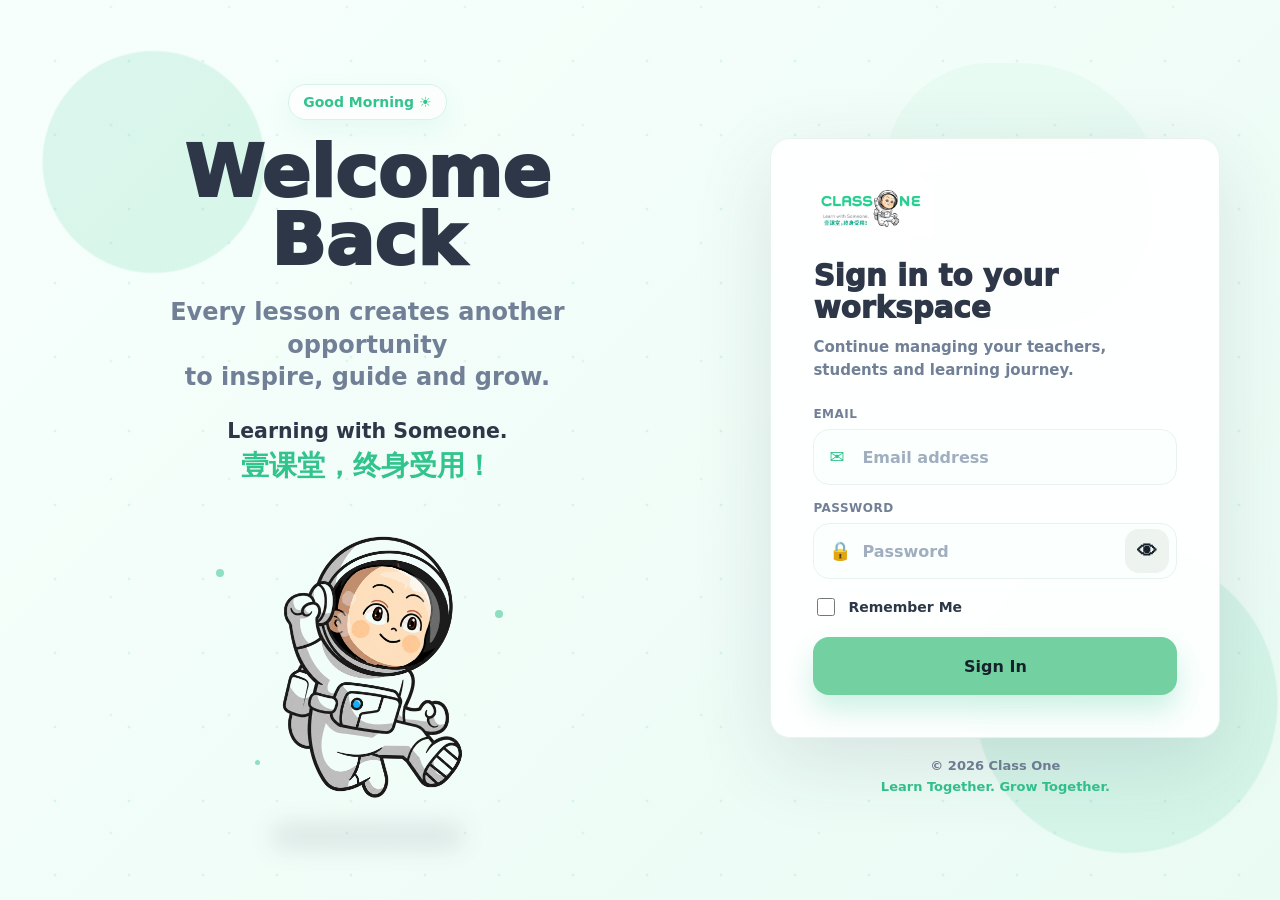
==== index.html @ 857443fd "Update index.html" ====
<!DOCTYPE html>
<html lang="en">
<head>
  <meta charset="UTF-8">
  <meta name="viewport" content="width=device-width, initial-scale=1.0">
  <title>Class One Internal System</title>
  <link rel="icon" type="image/png" href="favicon.png">
  <style>
    :root {
      --mint: #72D0A1;
      --mint-dark: #2f9f70;
      --ink: #17212b;
      --muted: #667085;
      --line: #dbe5df;
      --soft: #f4fbf7;
      --panel: #ffffff;
      --warn: #fff2c6;
      --danger: #ffe0df;
      --ok: #dcf8ea;
      --class-regular-bg: #ffffff;
      --class-regular-border: #d7e5dd;
      --class-replacement-bg: #dceafe;
      --class-exam-bg: #fff8cf;
      --class-assessment-bg: #ffe7b3;
      --class-trial-bg: #fff2a8;
      --class-new-bg: #fff8cf;
      --class-extra-bg: #e8dcff;
      --class-practical-bg: #9080AE;
      --class-cancelled-bg: #d0d5dd;
      --class-not-show-bg: #ffe0df;
      --class-not-show-text: #7a271a;
      --class-off-bg: #666666;
      --class-completed-badge-bg: #22c55e;
      --class-completed-regular-bg: #dcf8ea;
    }
    * { box-sizing: border-box; }
    html, body { width: 100%; max-width: 100%; height: 100%; overflow: hidden; }
    body {
      margin: 0;
      font-family: Inter, ui-sans-serif, system-ui, -apple-system, BlinkMacSystemFont, "Segoe UI", sans-serif;
      background: #f7faf8;
      color: var(--ink);
    }
    button, input, select, textarea { font: inherit; }
    button { cursor: pointer; border: 0; }
    body.auth-locked .app-shell { display: none; }
    body.auth-locked { background: #f7faf8; }
    .app-shell { width: 100%; max-width: 100vw; min-width: 0; height: 100vh; min-height: 0; overflow: hidden; display: grid; grid-template-columns: 260px minmax(0, 1fr); background: linear-gradient(to right, var(--ink) 0 260px, #f7faf8 260px 100%); transition: grid-template-columns .2s ease; }
    .app-shell.sidebar-collapsed { grid-template-columns: 54px minmax(0, 1fr); background: linear-gradient(to right, var(--ink) 0 54px, #f7faf8 54px 100%); }
    .tab.layout-stacked .grid.two,
    .tab.layout-stacked .grid.three,
    .tab.layout-stacked .grid.four,
    .tab.layout-stacked .flow-grid,
    .tab.layout-stacked .priority-board,
    .tab.layout-stacked .replacement-board,
    .tab.layout-stacked .template-grid { grid-template-columns: 1fr; }
    aside { background: var(--ink); color: #fff; padding: 18px; position: sticky; top: 0; height: 100vh; min-height: 0; overflow: hidden; overscroll-behavior: contain; scrollbar-gutter: stable; display: flex; flex-direction: column; }
    .sidebar-header { flex: 0 0 auto; min-width: 0; }
    .sidebar-nav { flex: 1 1 auto; min-height: 0; overflow-y: auto; overscroll-behavior: contain; padding: 0 2px 54px 0; }
    .sidebar-footer { position: absolute; left: 18px; bottom: 18px; z-index: 8; width: 36px; height: 36px; padding: 0; }
    .brand { display: flex; gap: 12px; align-items: center; margin-bottom: 18px; }
    .logo { width: 96px; height: 48px; border-radius: 8px; background: #fff; object-fit: contain; padding: 4px; }
    .brand strong { display: block; font-size: 16px; }
    .brand span { color: #b9c4c0; font-size: 12px; }
    .side-toggle { width: 42px; height: 42px; min-height: 42px; margin: 0 0 12px auto; padding: 0; display: grid; place-items: center; font-size: 28px; line-height: 1; }
    .app-shell.sidebar-collapsed aside { width: 54px; padding: 12px 6px; overflow: hidden; background: var(--ink); }
    .app-shell.sidebar-collapsed .brand, .app-shell.sidebar-collapsed .sidebar-nav { display: none; }
    .app-shell.sidebar-collapsed .sidebar-footer { position: fixed; left: 9px; bottom: 64px; display: block; }
    .app-shell.sidebar-collapsed .side-toggle { position: fixed; left: 6px; bottom: 14px; z-index: 18; margin: 0; background: var(--mint); color: var(--ink); box-shadow: 0 8px 22px rgba(23,33,43,.22); }
    .nav-btn { width: 100%; text-align: left; color: #cbd5d1; background: transparent; padding: 12px 14px; border-radius: 8px; margin: 4px 0; font-weight: 800; font-size: 13px; }
    .nav-btn.active { color: var(--ink); background: var(--mint); }
    main { width: 100%; max-width: 100%; min-width: 0; height: 100vh; min-height: 0; padding: 24px; overflow: hidden; display: flex; flex-direction: column; }
    .tab, .tab > *, .grid, .grid > *, .panel, .card { min-width: 0; max-width: 100%; }
    .topbar { flex: 0 0 auto; display: flex; justify-content: space-between; gap: 16px; align-items: center; margin-bottom: 20px; }
    main > .tab:not(.hide) { flex: 1 1 auto; min-height: 0; overflow: auto; overscroll-behavior: contain; }
    #schedule.tab:not(.hide) { display: flex; flex-direction: column; overflow: hidden; }
    #schedule > .panel { flex: 0 0 auto; margin-bottom: 12px; }
    h1 { margin: 0; font-size: 26px; letter-spacing: 0; }
    h2 { margin: 0 0 14px; font-size: 18px; }
    h3 { margin: 0 0 10px; font-size: 14px; }
    .subtle { color: var(--muted); font-size: 13px; }
    .grid { display: grid; gap: 16px; }
    .grid.two { grid-template-columns: repeat(2, minmax(0, 1fr)); }
    .grid.three { grid-template-columns: repeat(3, minmax(0, 1fr)); }
    .grid.four { grid-template-columns: repeat(4, minmax(0, 1fr)); }
    .panel, .card { background: var(--panel); border: 1px solid var(--line); border-radius: 8px; }
    .panel { padding: 18px; margin-bottom: 16px; }
    .card { padding: 14px; }
    .section-nav { background: #fbfdfc; border-color: var(--mint); }
    .section-nav strong { font-size: 13px; }
    .section-nav .row:last-child { gap: 6px; }
    label { display: block; color: var(--muted); font-weight: 800; font-size: 11px; margin-bottom: 6px; text-transform: uppercase; }
    input, select, textarea {
      width: 100%;
      border: 1px solid var(--line);
      border-radius: 8px;
      background: #fff;
      color: var(--ink);
      padding: 10px 11px;
      min-height: 40px;
    }
    input:disabled, select:disabled, textarea:disabled { background: #f4f8f6; color: #7a8797; cursor: not-allowed; }
    /* The generic input rule above (width:100%; min-height:40px) is meant for text/date/etc. fields,
       but with no [type] exclusion it also stretched every checkbox into a full-width bar, pushing
       its label text onto the next line instead of sitting beside it (reported 2026-08-28: "Teachers
       Teaching as Usual" list in the Public Holiday form). A handful of checkbox lists had already
       worked around this with an inline style (student/teacher subject pills, weekday pills); this
       covers every checkbox -- including the ones that hadn't been patched yet, like the public
       holiday teacher-exemption and replacement-credit checklists -- in one place. */
    input[type="checkbox"] { width: auto; min-height: 0; flex: 0 0 auto; }
    .inline-check { display: inline-flex; align-items: center; gap: 8px; color: var(--ink); font-size: 12px; font-weight: 800; text-transform: none; margin: 0 0 8px; }
    .inline-check input { width: auto; min-height: 0; }
    .field-error { margin-top: 8px; color: #b42318; font-size: 12px; font-weight: 800; }
    textarea { min-height: 88px; resize: vertical; }
    .row { display: flex; gap: 10px; align-items: center; flex-wrap: wrap; }
    .row.spread { justify-content: space-between; }
    .btn { width: auto; max-width: 100%; flex: 0 0 auto; background: var(--ink); color: #fff; border-radius: 8px; min-height: 44px; padding: 0 16px; font-weight: 900; font-size: 12px; line-height: 1.2; transition: transform .12s ease, box-shadow .12s ease, opacity .12s ease; display: inline-flex; align-items: center; justify-content: center; text-decoration: none; white-space: nowrap; }
    .btn:focus-visible { outline: 2px solid var(--mint-dark); outline-offset: 2px; }
    .btn:active { transform: scale(.97); }
    .btn.syncing { animation: clickPulse .55s ease; opacity: .78; }
    .btn:disabled { opacity: .45; cursor: not-allowed; }
    @keyframes clickPulse {
      0% { transform: scale(1); box-shadow: 0 0 0 0 rgba(114,208,161,.45); }
      45% { transform: scale(.96); box-shadow: 0 0 0 7px rgba(114,208,161,.18); }
      100% { transform: scale(1); box-shadow: 0 0 0 0 rgba(114,208,161,0); }
    }
    .btn.mint { background: var(--mint); color: var(--ink); }
    .btn.ghost { background: #edf4f0; color: var(--ink); }
    .btn.danger { background: #e5484d; color: #fff; }
    .btn.small { min-height: 36px; padding: 0 11px; font-size: 11px; }
    .btn.icon-only { width: 44px; min-width: 44px; height: 44px; padding: 0; font-size: 20px; line-height: 1; }
    .btn.small.icon-only { width: 36px; min-width: 36px; height: 36px; padding: 0; font-size: 18px; }
    .check-grid { display: grid; grid-template-columns: repeat(auto-fit, minmax(190px, 1fr)); gap: 8px; margin-top: 8px; }
    .check-grid label { display: flex; align-items: center; gap: 8px; min-height: 42px; padding: 8px 10px; border: 1px solid var(--line); border-radius: 8px; background: var(--soft); color: var(--ink); font-size: 12px; text-transform: none; }
    .check-grid input { width: auto; min-height: 0; }
    .permission-denied { border-color: #e5484d; background: #fff5f5; color: #9f1239; }
    body.auth-locked #loginModal { display: grid !important; }
    body.auth-locked { background: #F7FFFC; }
    #loginModal.auth-screen {
      position: fixed;
      inset: 0;
      display: block;
      overflow: auto;
      background:
        radial-gradient(circle at 12% 18%, rgba(49,196,141,.14) 0 110px, transparent 112px),
        radial-gradient(circle at 88% 78%, rgba(49,196,141,.12) 0 150px, transparent 152px),
        linear-gradient(135deg, #F7FFFC 0%, #EAFBF4 100%);
      z-index: 9999;
      color: #2D3748;
      animation: loginPageFade .32s ease both;
    }
    #loginModal.auth-screen::before,
    #loginModal.auth-screen::after {
      content: "";
      position: fixed;
      pointer-events: none;
      opacity: .5;
      z-index: 0;
    }
    #loginModal.auth-screen::before {
      width: 280px;
      height: 280px;
      right: 9vw;
      top: 7vh;
      border-radius: 42% 58% 54% 46%;
      background: rgba(49,196,141,.09);
      filter: blur(.2px);
    }
    #loginModal.auth-screen::after {
      inset: 0;
      background-image:
        radial-gradient(circle, rgba(49,196,141,.28) 1px, transparent 1.8px),
        radial-gradient(circle, rgba(45,55,72,.12) 1px, transparent 1.8px);
      background-size: 74px 74px, 118px 118px;
      background-position: 18px 24px, 52px 66px;
    }
    .login-shell {
      position: relative;
      z-index: 1;
      min-height: 100vh;
      width: min(1180px, calc(100vw - 48px));
      margin: 0 auto;
      display: grid;
      grid-template-columns: minmax(0, 1.15fr) minmax(360px, .85fr);
      gap: clamp(32px, 6vw, 76px);
      align-items: center;
      padding: clamp(28px, 6vh, 64px) 0;
    }
    .login-left {
      min-width: 0;
      display: grid;
      justify-items: center;
      align-content: center;
      gap: clamp(22px, 4vh, 34px);
      text-align: center;
    }
    .login-copy { max-width: 560px; }
    .login-greeting {
      display: inline-flex;
      align-items: center;
      justify-content: center;
      min-height: 36px;
      padding: 0 14px;
      border: 1px solid #D8F2E7;
      border-radius: 999px;
      background: rgba(255,255,255,.74);
      color: #31C48D;
      font-size: 14px;
      font-weight: 900;
      box-shadow: 0 10px 26px rgba(49,196,141,.08);
      margin-bottom: 18px;
    }
    .login-title {
      color: #2D3748;
      font-size: clamp(42px, 6vw, 72px);
      line-height: .95;
      font-weight: 950;
      letter-spacing: 0;
      margin: 0;
    }
    .login-lead {
      margin: 22px auto 0;
      color: #718096;
      font-size: clamp(18px, 2vw, 24px);
      line-height: 1.35;
      max-width: 560px;
      font-weight: 700;
    }
    .login-slogan-en {
      margin: 26px 0 4px;
      color: #2D3748;
      font-size: clamp(18px, 1.6vw, 22px);
      font-weight: 900;
    }
    .login-slogan-zh {
      margin: 0;
      color: #31C48D;
      font-size: clamp(22px, 2.2vw, 30px);
      font-weight: 950;
      letter-spacing: 0;
    }
    .login-mascot-wrap {
      position: relative;
      width: min(330px, 50vw);
      display: grid;
      place-items: center;
      margin-top: -4px;
      animation: loginMascotFloat 4.4s ease-in-out infinite;
    }
    .login-mascot-wrap::after {
      content: "";
      width: 58%;
      height: 22px;
      border-radius: 999px;
      background: rgba(45,55,72,.12);
      filter: blur(12px);
      transform: translateY(-5px);
      animation: loginShadowFloat 4s ease-in-out infinite;
    }
    .login-mascot {
      width: min(315px, 50vw);
      height: auto;
      object-fit: contain;
      display: block;
      background: transparent;
      border: 0;
      box-shadow: none;
      transform-origin: 50% 60%;
      animation: loginMascotPose 6.4s ease-in-out infinite;
    }
    .login-sparkle {
      position: absolute;
      width: 8px;
      height: 8px;
      border-radius: 50%;
      background: #31C48D;
      opacity: .52;
      animation: loginSparkle 3.8s ease-in-out infinite;
    }
    .login-sparkle.one { top: 16%; left: 4%; }
    .login-sparkle.two { right: 9%; top: 28%; animation-delay: .8s; }
    .login-sparkle.three { left: 16%; bottom: 26%; width: 5px; height: 5px; animation-delay: 1.45s; }
    .login-card-wrap {
      display: grid;
      justify-items: center;
      gap: 18px;
      min-width: 0;
    }
    .workspace-loading {
      position: fixed;
      inset: 0;
      z-index: 9500;
      display: grid;
      place-items: center;
      background: linear-gradient(135deg, rgba(247,255,252,.98), rgba(234,251,244,.98));
      transition: opacity .28s ease;
    }
    .workspace-loading.hide { display: none; }
    .workspace-loading-card {
      width: min(420px, calc(100vw - 32px));
      border: 1px solid #E8F3EE;
      border-radius: 20px;
      background: rgba(255,255,255,.92);
      box-shadow: 0 24px 70px rgba(45,55,72,.10);
      padding: 34px;
      text-align: center;
      color: #2D3748;
    }
    .workspace-loading-logo {
      width: 150px;
      height: 48px;
      object-fit: contain;
      margin-bottom: 18px;
    }
    .workspace-loading-spinner {
      width: 34px;
      height: 34px;
      border-radius: 50%;
      border: 3px solid #DDF8EC;
      border-top-color: #31C48D;
      margin: 0 auto 18px;
      animation: loginSpin .8s linear infinite;
    }
    .workspace-loading-card strong {
      display: block;
      font-size: 22px;
      font-weight: 950;
      margin-bottom: 8px;
    }
    .workspace-loading-card span {
      color: #718096;
      font-size: 14px;
      font-weight: 750;
    }
    #loginModal.auth-screen .modal-card.login-card {
      width: min(450px, 100%);
      max-width: none !important;
      padding: clamp(28px, 4vw, 42px);
      border-radius: 20px;
      border: 1px solid #E8F3EE;
      background: rgba(255,255,255,.92);
      box-shadow: 0 24px 80px rgba(45,55,72,.12), 0 2px 0 rgba(255,255,255,.88) inset;
      backdrop-filter: blur(14px);
      animation: loginCardRise .34s ease both;
    }
    .login-logo {
      display: block;
      width: 178px;
      height: 56px;
      object-fit: contain;
      object-position: left center;
      margin-bottom: 24px;
    }
    .login-card h2 {
      margin: 0;
      color: #2D3748;
      font-size: clamp(24px, 2.3vw, 32px);
      line-height: 1.08;
      letter-spacing: 0;
      font-weight: 950;
    }
    .login-card-subtitle {
      margin: 12px 0 26px;
      color: #718096;
      font-size: 15px;
      line-height: 1.5;
      font-weight: 650;
    }
    .login-form { display: grid; gap: 16px; }
    .login-field label {
      color: #718096;
      font-size: 12px;
      letter-spacing: .04em;
      margin-bottom: 8px;
    }
    .login-input-wrap {
      position: relative;
      display: grid;
      align-items: center;
    }
    .login-input-icon {
      position: absolute;
      left: 16px;
      z-index: 1;
      color: #31C48D;
      font-size: 18px;
      line-height: 1;
      pointer-events: none;
    }
    .login-input-wrap input {
      min-height: 56px;
      border-radius: 16px;
      border: 1px solid #E8F3EE;
      background: #FBFFFD;
      color: #2D3748;
      padding: 0 16px 0 48px;
      font-size: 16px;
      font-weight: 700;
      transition: border-color .18s ease, box-shadow .18s ease, background .18s ease;
    }
    .login-input-wrap input::placeholder { color: #A0AEC0; font-weight: 650; }
    .login-input-wrap input:focus {
      outline: none;
      border-color: #31C48D;
      background: #fff;
      box-shadow: 0 0 0 4px rgba(49,196,141,.12);
    }
    .login-input-wrap.password input { padding-right: 58px; }
    .login-password-toggle {
      position: absolute;
      right: 8px;
      z-index: 2;
      width: 42px;
      min-width: 42px;
      height: 42px;
      min-height: 42px;
      padding: 0;
      border-radius: 14px;
      background: #EAFBF4;
      color: #2D3748;
      font-size: 18px;
      transition: transform .16s ease, background .16s ease;
    }
    .login-password-toggle:hover { background: #DDF8EC; transform: translateY(-1px); }
    .login-remember {
      display: flex;
      align-items: center;
      gap: 10px;
      color: #2D3748;
      font-size: 14px;
      font-weight: 800;
      text-transform: none;
      margin: 0;
      cursor: pointer;
    }
    .login-remember input {
      width: 18px;
      height: 18px;
      min-height: 18px;
      accent-color: #31C48D;
      cursor: pointer;
    }
    .login-error {
      min-height: 0;
      margin: 2px 0 0;
      padding: 11px 13px;
      border-radius: 14px;
      background: #FFF5F5;
      color: #B42318 !important;
      font-size: 13px;
      font-weight: 850;
      border: 1px solid #FED7D7;
    }
    .login-error.info {
      background: #F7FFFC;
      color: #718096 !important;
      border-color: #E8F3EE;
    }
    .login-error.warn {
      background: #FFF9E8;
      color: #925C00 !important;
      border-color: #FDECC8;
    }
    .login-error.hide { display: none; }
    .login-submit {
      width: 100%;
      min-height: 58px;
      margin-top: 2px;
      border-radius: 16px;
      background: #31C48D;
      color: #fff;
      font-size: 16px;
      box-shadow: 0 15px 28px rgba(49,196,141,.24);
      transition: transform .18s ease, box-shadow .18s ease, opacity .18s ease;
    }
    .login-submit:hover {
      transform: translateY(-2px);
      box-shadow: 0 18px 34px rgba(49,196,141,.30);
    }
    .login-submit.syncing {
      position: relative;
      color: transparent;
      opacity: 1;
    }
    .login-submit.syncing .login-btn-text { display: none; }
    .login-submit.syncing::before {
      content: "";
      width: 18px;
      height: 18px;
      border-radius: 50%;
      border: 2px solid rgba(255,255,255,.55);
      border-top-color: #fff;
      margin-right: 10px;
      animation: loginSpin .8s linear infinite;
    }
    .login-submit.syncing::after {
      content: "Signing in...";
      color: #fff;
    }
    .login-footer {
      text-align: center;
      color: #718096;
      font-size: 13px;
      line-height: 1.6;
      font-weight: 750;
    }
    .login-footer span { color: #31C48D; }
    @keyframes loginPageFade {
      from { opacity: 0; }
      to { opacity: 1; }
    }
    @keyframes loginCardRise {
      from { opacity: 0; transform: translateY(12px); }
      to { opacity: 1; transform: translateY(0); }
    }
    @keyframes loginMascotFloat {
      0%, 100% { transform: translateY(0); }
      50% { transform: translateY(-7px); }
    }
    @keyframes loginMascotPose {
      0%, 100% { transform: rotate(-1deg) translateX(0); }
      50% { transform: rotate(1.2deg) translateX(3px); }
    }
    @keyframes loginShadowFloat {
      0%, 100% { opacity: .72; transform: translateY(-5px) scale(1); }
      50% { opacity: .44; transform: translateY(-1px) scale(.92); }
    }
    @keyframes loginSparkle {
      0%, 100% { opacity: .18; transform: scale(.85); }
      50% { opacity: .6; transform: scale(1.18); }
    }
    @keyframes loginSpin { to { transform: rotate(360deg); } }
    @media (max-width: 980px) {
      .login-shell {
        grid-template-columns: 1fr;
        gap: 22px;
        width: min(720px, calc(100vw - 36px));
        align-items: start;
        padding-top: 26px;
      }
      .login-title { font-size: clamp(38px, 8vw, 56px); }
      .login-mascot, .login-mascot-wrap { width: min(245px, 48vw); }
      #loginModal.auth-screen .modal-card.login-card { width: min(500px, 100%); }
      .login-greeting { margin-bottom: 12px; }
      .login-lead { margin-top: 14px; }
      .login-slogan-en { margin-top: 16px; }
    }
    @media (max-width: 620px) {
      .login-shell { width: min(100% - 24px, 480px); padding: 24px 0; gap: 22px; }
      .login-left { gap: 18px; }
      .login-lead br, .login-card-subtitle br { display: none; }
      .login-mascot, .login-mascot-wrap { width: min(180px, 58vw); }
      #loginModal.auth-screen .modal-card.login-card { padding: 24px; border-radius: 20px; }
      .login-logo { width: 150px; height: 48px; margin-bottom: 18px; }
    }
    .password-field { display: grid; grid-template-columns: minmax(0, 1fr) auto; gap: 8px; align-items: center; }
    .password-field input { min-width: 0; }
    #overviewTeacherLinkActions { justify-content: flex-end; }
    #overviewTeacherLinkActions .btn { min-height: 36px; padding: 0 12px; flex: 0 0 auto; width: auto; }
    #overviewTeacherLinkActions a.btn, #overviewTeacherLinkActions a.btn:visited { color: var(--ink); text-decoration: none; }
    .pill { display: inline-flex; align-items: center; min-height: 24px; padding: 0 8px; border-radius: 999px; font-size: 11px; font-weight: 900; background: #edf4f0; color: var(--ink); margin: 2px; }
    .pill.unavailable { opacity: .55; }
    .pill.booked { background: var(--warn); }
    .pill.completed { background: var(--ok); }
    .pill.cancelled { background: var(--danger); }
    .pill.archived { background: #e8edf1; color: var(--muted); }
    .pill.available { background: var(--ok); }
    .toolbar { display: grid; grid-template-columns: repeat(auto-fit, minmax(min(140px, 100%), 1fr)); gap: 12px; align-items: end; }
    .schedule-wrap { flex: 1 1 auto; min-height: 0; width: 100%; max-width: 100%; max-height: none; overflow: auto; overscroll-behavior: contain; border: 1px solid var(--line); border-radius: 8px; background: #fff; }
    .schedule { min-width: 1040px; display: grid; grid-template-columns: 90px repeat(7, minmax(130px, 1fr)); }
    .cell { border-right: 1px solid var(--line); border-bottom: 1px solid var(--line); padding: 8px; min-height: 74px; }
    .cell.head { background: var(--soft); min-height: 58px; font-weight: 900; text-align: center; position: sticky; top: 0; z-index: 6; }
    .cell.schedule-corner { left: 0; z-index: 9; }
    .time-cell { color: var(--muted); font-size: 12px; font-weight: 900; background: #fbfdfc; display: grid; place-items: center; position: sticky; left: 0; z-index: 5; }
    .time-cell.time-am { background: #FBE3AF; color: #111; }
    .time-cell.time-pm { background: #E97E97; color: #fff; }
    .schedule-corner, .time-cell { box-shadow: 1px 0 0 var(--line); }
    .slot { width: 100%; text-align: left; padding: 8px 9px; border-radius: 8px; margin-bottom: 6px; background: var(--mint); color: var(--ink); font-weight: 900; font-size: 12px; line-height: 1.2; }
    .slot.booked { background: var(--class-regular-bg); border: 1px solid var(--class-regular-border); }
    .slot.booked.type-exam { background: var(--class-exam-bg); }
    .slot.booked.type-assessment { background: var(--class-assessment-bg); }
    .slot.booked.type-trial, .slot.booked.type-trial-class, .slot.booked.type-new-trial { background: var(--class-trial-bg); }
    .slot.booked.type-new, .slot.booked.type-new-students { background: var(--class-new-bg); }
    .slot.booked.type-replacement-class { background: var(--class-replacement-bg); }
    .slot.booked.type-extra-class { background: var(--class-extra-bg); }
    .slot.booked.type-practical-class { background: var(--class-practical-bg); color: #fff; }
    .slot.booked.type-practical-class small,
    .slot.booked.type-practical-class .slot-details { color: #fff; }
    .slot.status-student-not-show { background: var(--class-not-show-bg); color: var(--class-not-show-text); }
    .slot.status-student-not-show small,
    .slot.status-student-not-show .slot-details { color: var(--class-not-show-text); }
    .slot.status-cancelled, .slot.status-public-holiday, .slot.status-teacher-leave { background: var(--class-cancelled-bg); color: #17212b; }
    .slot.status-cancelled small,
    .slot.status-public-holiday small,
    .slot.status-teacher-leave small,
    .slot.status-cancelled .slot-details,
    .slot.status-public-holiday .slot-details,
    .slot.status-teacher-leave .slot-details { color: #17212b; }
    .slot.status-completed { box-shadow: inset 0 0 0 2px rgba(34,197,94,.18); }
    .slot.status-completed.type-regular-class { background: var(--class-completed-regular-bg); }
    .slot-teacher { display: block; font-size: 13px; line-height: 1.15; font-weight: 800; margin-bottom: 3px; }
    .slot-student { display: block; font-size: 16px; line-height: 1.15; font-weight: 950; margin-top: 3px; overflow-wrap: anywhere; }
    .slot-details { display: block; color: #3d4b45; font-size: 11px; line-height: 1.15; font-weight: 700; margin-top: 2px; overflow-wrap: anywhere; }
    .slot-debug-label { display: block; margin-top: 4px; padding-top: 3px; border-top: 1px dashed rgba(23,33,43,.28); color: #475467; font-family: ui-monospace, SFMono-Regular, Menlo, Monaco, Consolas, monospace; font-size: 9px; line-height: 1.2; font-weight: 700; overflow-wrap: anywhere; }
    .status-badge, .completed-badge { display: inline-flex; align-items: center; min-height: 17px; padding: 0 7px; border-radius: 999px; background: #edf4f0; color: var(--ink); font-size: 11px; font-weight: 900; line-height: 1; margin: 2px 0 3px; vertical-align: middle; }
    .completed-badge, .status-badge.status-completed { background: var(--class-completed-badge-bg); color: #fff; }
    .status-badge.status-cancelled, .status-badge.status-public-holiday, .status-badge.status-teacher-leave { background: #667085; color: #fff; }
    .status-badge.status-student-not-show { background: #b42318; color: #fff; }
    .slot-sync-state { display: inline-flex; align-items: center; gap: 5px; min-height: 17px; padding: 0 7px; border-radius: 999px; background: #fff7ed; color: #9a3412; font-size: 10px; font-weight: 900; line-height: 1; margin-left: 5px; vertical-align: middle; }
    .slot-sync-state.failed { background: #fee2e2; color: #991b1b; }
    .slot-sync-retry { text-decoration: underline; cursor: pointer; }
    .slot.fixed { background: #e8edf1; color: var(--ink); cursor: grab; }
    .slot.reserve { background: #dceafe; }
    .teacher-cell-reserved { background: #dceafe; color: #111; }
    .teacher-cell-reserved .teacher-cell-button { color: #111; font-weight: 900; }
    .teacher-cell-open.has-admin-remark { background: #fff; }
    .teacher-open-remark { display: -webkit-box; overflow: hidden; -webkit-box-orient: vertical; -webkit-line-clamp: 2; color: #52635b; font-size: 11px; font-style: italic; font-weight: 800; line-height: 1.2; overflow-wrap: anywhere; }
    .overview-remark-card { border-left: 4px solid var(--mint); }
    .overview-remark-card.archived { border-left-color: #98a2b3; background: #f8faf9; }
    .overview-remark-text { white-space: pre-wrap; overflow-wrap: anywhere; }
    .slot.drop-target { outline: 3px solid var(--mint-dark); outline-offset: 2px; box-shadow: 0 0 0 4px rgba(114,208,161,.18); }
    .cell.drop-target { outline: 3px solid var(--mint-dark); outline-offset: -4px; background: #f4fbf7; }
    .slot small { display: block; color: #3d4b45; font-weight: 700; margin-top: 2px; }
    .sales-summary { display: grid; grid-template-columns: repeat(auto-fit, minmax(min(150px, 100%), 1fr)); gap: 12px; margin-top: 14px; }
    .metric { background: #fbfdfc; border: 1px solid var(--line); border-radius: 8px; padding: 12px; text-align: left; color: var(--ink); }
    button.metric { cursor: pointer; font: inherit; width: 100%; }
    button.metric:hover { border-color: var(--mint-dark); box-shadow: 0 6px 16px rgba(35, 91, 67, .08); }
    .metric strong { display: block; font-size: 22px; }
    .teacher-view-summary-link { display: grid; place-items: center; min-height: 78px; }
    .teacher-view-summary-link strong { font-size: 26px; line-height: 1; }
    .teacher-view-summary-link:disabled { opacity: .55; cursor: not-allowed; box-shadow: none; }
    .field-actions { display: flex; gap: 6px; align-items: center; }
    .field-actions select, .field-actions input { min-width: 0; }
    .field-actions .btn { flex: 0 0 auto; min-height: 40px; padding: 0 9px; }
    .overview-grid { display: grid; gap: 12px; grid-template-columns: repeat(auto-fit, minmax(min(240px, 100%), 1fr)); }
    .overview-day { background: #fff; border: 1px solid var(--line); border-radius: 8px; padding: 12px; }
    .overview-item { border-top: 1px solid var(--line); padding: 8px 0; font-size: 13px; }
    .overview-item:first-of-type { border-top: 0; }
    .teacher-timetable-wrap { width: 100%; max-width: 100%; overflow-x: auto; overflow-y: visible; overscroll-behavior-inline: contain; border: 1px solid var(--line); border-radius: 8px; background: #fff; }
    .teacher-timetable { min-width: 1060px; width: 100%; border-collapse: collapse; table-layout: fixed; }
    .teacher-timetable th, .teacher-timetable td { border: 1px solid #111; padding: 4px 6px; height: 22px; text-align: center; font-size: 12px; line-height: 1.2; }
    .teacher-timetable th { background: #f59e0b; color: #111; font-weight: 900; }
    .teacher-timetable .time-col { width: 92px; background: #fff4cf; font-weight: 900; }
    .teacher-cell-off { background: #666; color: #d8d8d8; font-style: italic; font-weight: 900; }
    .teacher-cell-open { background: #fff; color: var(--ink); }
    .teacher-cell-open:hover { background: #f4fbf7; box-shadow: inset 0 0 0 2px var(--mint); }
    .teacher-cell-booked { background: #fff; color: #111; font-weight: 700; }
    .teacher-cell-booked.upcoming { background: #fff8cf; box-shadow: inset 0 0 0 2px #eab308; }
    .teacher-cell-booked.type-assessment, .teacher-cell-booked.type-exam, .teacher-cell-booked.type-trial-class { background: #fff2a8; }
    .teacher-cell-booked.type-new, .teacher-cell-booked.type-new-students { background: #fff8cf; }
    .teacher-cell-booked.type-replacement-class { background: #dceafe; }
    .teacher-cell-booked.type-extra-class { background: #e8dcff; }
    .teacher-cell-booked.type-practical-class { background: #9080AE; color: #fff; }
    .teacher-cell-booked.status-student-not-show { background: #d92d20; color: #fff; }
    .teacher-cell-booked.status-cancelled, .teacher-cell-booked.status-public-holiday, .teacher-cell-booked.status-teacher-leave { background: #d0d5dd; color: #111; }
    .teacher-cell-button { width: 100%; min-height: 100%; background: transparent; color: inherit; font: inherit; font-weight: inherit; padding: 0; }
    .holiday-calendar-grid { display: grid; gap: 14px; grid-template-columns: repeat(auto-fit, minmax(min(300px, 100%), 1fr)); }
    .month-calendar { background: #fff; border: 1px solid var(--line); border-radius: 8px; padding: 12px; }
    .month-calendar h3 { margin-bottom: 10px; }
    .calendar-weekdays, .calendar-days { display: grid; grid-template-columns: repeat(7, minmax(0, 1fr)); gap: 4px; }
    .calendar-weekdays span { color: var(--muted); font-size: 10px; font-weight: 900; text-align: center; text-transform: uppercase; }
    .calendar-day { min-height: 58px; border: 1px solid var(--line); border-radius: 6px; padding: 5px; background: #fbfdfc; font-size: 11px; overflow: hidden; }
    .calendar-day.empty { background: transparent; border-color: transparent; }
    .calendar-day.holiday { background: #fff8d8; border-color: #f2c94c; }
    .calendar-date { display: block; font-weight: 900; color: var(--ink); margin-bottom: 3px; }
    .calendar-tag { display: block; border-radius: 4px; background: var(--mint); color: var(--ink); padding: 2px 4px; margin-top: 2px; font-weight: 800; white-space: nowrap; overflow: hidden; text-overflow: ellipsis; }
    .calendar-tag.no-replacement { background: #e8edf1; }
    .lead-card { border-left: 4px solid var(--mint); }
    .lead-card.hot { border-left-color: #e5484d; }
    .lead-card.warm { border-left-color: #f5a524; }
    .lead-card.cold { border-left-color: #6690ff; }
    .reminder-panel { border: 1px solid #f2c94c; background: #fffdf3; border-radius: 8px; padding: 12px; margin-top: 14px; }
    .reminder-list { display: grid; gap: 8px; margin-top: 10px; max-height: 180px; overflow: auto; }
    .reminder-item { display: grid; grid-template-columns: minmax(0, 1fr) auto; gap: 10px; align-items: center; padding: 9px; border: 1px solid #f4dda0; background: #fff; border-radius: 8px; font-size: 12px; }
    .view-toggle .btn.active { background: var(--ink); color: #fff; }
    .table-wrap { width: 100%; max-width: 100%; min-width: 0; max-height: 620px; overflow: auto; overscroll-behavior: contain; border: 1px solid var(--line); border-radius: 8px; background: #fff; }
    .table-wrap > table, .schedule-wrap > *, .teacher-timetable-wrap > table { max-width: none; }
    #activityList, #publicHolidayCalendar, #teacherLeaveSummary { max-height: 620px; overflow: auto; overscroll-behavior: contain; border: 1px solid var(--line); border-radius: 8px; background: #fff; }
    #activityList table { min-width: 1180px; }
    #publicHolidayCalendar, #teacherLeaveSummary { padding: 10px; }
    .lead-table { min-width: 2280px; }
    .lead-table th { position: sticky; top: 0; z-index: 2; background: #fff; }
    .lead-table select, .lead-table input { min-height: 32px; padding: 6px 8px; font-size: 12px; }
    .lead-table textarea { min-height: 64px; min-width: 190px; padding: 6px 8px; font-size: 12px; }
    .lead-table td { vertical-align: top; }
    .lead-table th:nth-child(3), .lead-table td:nth-child(3) { min-width: 260px; }
    .lead-table td:nth-child(3) input { min-width: 230px; }
    .lead-sort-btn { display: inline-flex; align-items: center; gap: 5px; padding: 0; border: 0; background: transparent; color: var(--ink); font: inherit; font-weight: 900; cursor: pointer; }
    .lead-sort-indicator { color: var(--muted); font-size: 12px; }
    .settings-nav { width: 36px; height: 36px; min-height: 36px; padding: 0; margin: 0; display: grid; place-items: center; border-radius: 50%; color: #cbd5d1; background: rgba(255,255,255,.08); font-size: 19px; line-height: 1; text-align: center; opacity: 1; }
    .settings-nav:hover, .settings-nav.active { background: var(--mint); color: #fff; }
    .column-filter { position: relative; display: inline-flex; align-items: center; gap: 4px; white-space: nowrap; }
    .column-filter-toggle { width: 24px; height: 24px; border-radius: 6px; background: #edf4f0; color: var(--ink); padding: 0; font-weight: 900; }
    .column-filter-toggle.active { background: var(--mint); }
    .column-filter-panel { display: none; position: absolute; top: calc(100% + 6px); left: 0; z-index: 12; min-width: 190px; padding: 10px; border: 1px solid var(--line); border-radius: 8px; background: #fff; box-shadow: 0 12px 28px rgba(23,33,43,.18); }
    .column-filter.open .column-filter-panel { display: block; }
    .column-filter-panel input { width: 100%; }
    .compact-search-shell { display: inline-flex; align-items: flex-start; gap: 8px; flex-wrap: wrap; width: auto; max-width: 100%; }
    .compact-search-toggle.active { background: var(--mint); }
    .compact-search-panel { min-width: min(320px, 100%); max-width: 100%; }
    .compact-search-panel > div { margin: 0 !important; max-width: none !important; }
    .compact-search-panel label { margin-bottom: 5px; }
    .compact-search-panel input { min-width: min(260px, 100%); }
    .table-column-hidden { display: none !important; }
    .table-column-controls { position: sticky; left: 0; z-index: 4; width: max-content; max-width: 100%; padding: 8px; }
    .table-column-controls details { position: relative; }
    .table-column-controls summary { list-style: none; }
    .table-column-controls summary::-webkit-details-marker { display: none; }
    .table-column-menu { display: grid; grid-template-columns: repeat(auto-fit, minmax(min(170px, 100%), 1fr)); gap: 7px; width: min(620px, calc(100vw - 96px)); max-width: 100%; margin-top: 7px; padding: 10px; border: 1px solid var(--line); border-radius: 8px; background: #fff; box-shadow: 0 10px 24px rgba(23,33,43,.12); }
    .table-column-option { display: flex; gap: 7px; align-items: center; min-width: 0; margin: 0; padding: 5px 7px; border-radius: 6px; background: #f7faf8; color: var(--ink); font-size: 11px; text-transform: none; }
    .table-column-option input { flex: 0 0 auto; width: auto; min-height: 0; margin: 0; }
    .table-column-option span { overflow: hidden; text-overflow: ellipsis; white-space: nowrap; }
    .table-column-actions { grid-column: 1 / -1; display: flex; justify-content: flex-end; }
    .guide-list { display: grid; gap: 10px; }
    .guide-list li { background: #fbfdfc; border: 1px solid var(--line); border-radius: 8px; padding: 12px; }
    .flow-grid { display: grid; gap: 12px; grid-template-columns: repeat(auto-fit, minmax(min(280px, 100%), 1fr)); }
    .flow-card { background: #fbfdfc; border: 1px solid var(--line); border-left: 4px solid var(--mint); border-radius: 8px; padding: 14px; }
    .flow-title { display: flex; justify-content: space-between; gap: 10px; align-items: center; margin-bottom: 10px; }
    .flow-title strong { font-size: 14px; }
    .flow-tag { background: #edf4f0; border-radius: 999px; padding: 4px 8px; color: var(--muted); font-size: 11px; font-weight: 900; white-space: nowrap; }
    .flow-path { color: var(--mint-dark); font-weight: 900; font-size: 12px; line-height: 1.7; margin-bottom: 10px; }
    .flow-steps { display: grid; gap: 7px; color: var(--ink); font-size: 13px; }
    .flow-steps div { display: grid; grid-template-columns: 18px minmax(0, 1fr); gap: 6px; align-items: start; }
    .flow-steps span { color: var(--mint-dark); font-weight: 900; }
    .priority-board, .replacement-board { display: grid; gap: 12px; grid-template-columns: repeat(auto-fit, minmax(min(240px, 100%), 1fr)); margin-top: 14px; }
    .priority-card, .replacement-column { background: #fbfdfc; border: 1px solid var(--line); border-radius: 8px; padding: 12px; }
    .priority-card strong, .replacement-column > .row strong { font-size: 13px; }
    .priority-card.urgent-important { border-left: 4px solid #e5484d; }
    .priority-card.important { border-left: 4px solid var(--mint); }
    .priority-card.urgent { border-left: 4px solid #f5a524; }
    .priority-card.low { border-left: 4px solid #98a2b3; }
    .priority-items { display: grid; gap: 7px; margin-top: 10px; max-height: 260px; overflow: auto; }
    .priority-item { background: #fff; border: 1px solid var(--line); border-radius: 8px; padding: 8px; font-size: 12px; }
    .replacement-column { display: flex; flex-direction: column; gap: 10px; min-height: 220px; max-height: 620px; overflow: auto; overscroll-behavior: contain; }
    .replacement-task { background: #fff; border: 1px solid var(--line); border-radius: 8px; padding: 10px; }
    .replacement-task .subtle { line-height: 1.5; }
    .chart { display: grid; gap: 8px; margin-top: 14px; }
    .bar-row { display: grid; grid-template-columns: 86px minmax(0, 1fr) 64px; gap: 8px; align-items: center; font-size: 12px; }
    .bar-track { height: 18px; background: #edf4f0; border-radius: 999px; overflow: hidden; }
    .bar-fill { height: 100%; background: var(--mint); min-width: 2px; }
    .payout-chart { max-width: 880px; }
    .payout-chart .bar-row { grid-template-columns: minmax(130px, 190px) minmax(180px, 560px) 96px; }
    .payout-chart .bar-row strong { white-space: nowrap; }
    .check-grid { display: grid; gap: 8px; grid-template-columns: repeat(auto-fit, minmax(min(190px, 100%), 1fr)); }
    #crm > .grid.two:first-child { grid-template-columns: 1fr; }
    .filter-panel { display: grid; gap: 12px; margin-top: 12px; padding: 12px; border: 1px solid var(--line); border-radius: 8px; background: #fbfdfc; }
    .template-grid { display: grid; grid-template-columns: minmax(min(260px, 100%), 380px) minmax(0, 1fr); gap: 16px; }
    .template-item { text-align: left; width: 100%; background: #fff; border: 1px solid var(--line); border-radius: 8px; padding: 12px; color: var(--ink); }
    .template-item.active { border-color: var(--mint); box-shadow: inset 4px 0 0 var(--mint); }
    .template-preview { white-space: pre-wrap; background: #fbfdfc; border: 1px solid var(--line); border-radius: 8px; padding: 12px; min-height: 180px; }
    .teacher-card { display: grid; grid-template-columns: 58px minmax(0, 1fr); gap: 12px; }
    .avatar { width: 58px; height: 58px; border-radius: 8px; background: var(--soft); object-fit: cover; display: grid; place-items: center; font-weight: 900; color: var(--mint-dark); }
    .list { display: grid; gap: 10px; max-height: 620px; overflow: auto; overscroll-behavior: contain; padding-right: 4px; }
    .scroll-panel { max-height: 620px; overflow: auto; overscroll-behavior: contain; border: 1px solid var(--line); border-radius: 8px; background: #fff; }
    .hide { display: none !important; }
    .empty { padding: 24px; text-align: center; color: var(--muted); font-weight: 800; }
    .modal {
      position: fixed; inset: 0; background: rgba(23,33,43,.55); display: grid; place-items: center;
      padding: 18px; z-index: 20;
    }
    .modal-card { width: min(680px, 100%); max-height: 92vh; overflow: auto; background: #fff; border-radius: 8px; padding: 20px; }
    .side-panel-modal { place-items: stretch end; padding: 0; }
    .side-panel-card { width: min(560px, 100%); height: 100vh; max-height: 100vh; border-radius: 8px 0 0 8px; }
    .table-action-link { border: 0; background: transparent; color: var(--mint-dark); font: inherit; font-weight: 900; padding: 0; cursor: pointer; text-align: left; }
    .table-action-link:hover { text-decoration: underline; }
    table { width: 100%; border-collapse: collapse; }
    th, td { padding: 10px; border-bottom: 1px solid var(--line); text-align: left; font-size: 13px; vertical-align: top; }
    th { color: var(--muted); font-size: 11px; text-transform: uppercase; position: sticky; top: 0; z-index: 2; background: #fff; }
    .report-box { white-space: pre-wrap; background: #fbfdfc; border: 1px solid var(--line); border-radius: 8px; padding: 14px; min-height: 180px; }
    .toast { position: fixed; top: 16px; left: 50%; transform: translateX(-50%); z-index: 40; min-width: min(520px, calc(100vw - 32px)); padding: 12px 16px; border-radius: 8px; background: var(--ink); color: #fff; box-shadow: 0 12px 28px rgba(23,33,43,.22); font-weight: 900; font-size: 13px; opacity: 0; pointer-events: none; transition: opacity .2s ease, transform .2s ease; }
    .toast.show { opacity: 1; transform: translateX(-50%) translateY(4px); }
    .toast.success { background: var(--mint-dark); }
    .toast.error { background: #d92d20; }
    .toast.warn { background: #b7791f; }
    @media (max-width: 900px) {
      .app-shell { grid-template-columns: 1fr; grid-template-rows: auto minmax(0, 1fr); background: #f7faf8; }
      aside { position: relative; height: auto; max-height: 38vh; }
      main { height: auto; min-height: 0; padding: 16px; }
      .app-shell.sidebar-collapsed { grid-template-columns: 54px minmax(0, 1fr); background: linear-gradient(to right, var(--ink) 0 54px, #f7faf8 54px 100%); }
      .app-shell.sidebar-collapsed aside { position: sticky; top: 0; height: 100vh; }
      .toolbar, .grid.two, .grid.three, .grid.four { grid-template-columns: 1fr; }
      .template-grid { grid-template-columns: 1fr; }
      .topbar { align-items: flex-start; flex-direction: column; }
      .bar-row, .payout-chart .bar-row { grid-template-columns: minmax(70px, 1fr) minmax(80px, 2fr) 70px; }
    }
  </style>
</head>
<body class="auth-locked">
  <div id="toast" class="toast"></div>
  <div id="actionPopup" class="modal hide">
    <div class="modal-card" style="max-width:560px;">
      <div class="row spread">
        <h2>Action Needed</h2>
        <button class="btn small ghost" id="dismissActionPopupBtn">Dismiss Today</button>
      </div>
      <div id="actionPopupBody" class="guide-list"></div>
      <div class="row" style="margin-top:14px;">
        <button class="btn ghost" id="goReplacementActionBtn">Open Class Management</button>
      </div>
    </div>
  </div>
  <div id="teacherOverviewRemarkDecisionModal" class="modal hide">
    <div class="modal-card" style="max-width:620px;">
      <div class="row spread"><h2>Keep Previous Remark?</h2><button class="btn ghost small" id="cancelTeacherOverviewRemarkDecisionBtn">Close</button></div>
      <p class="subtle">This teacher already has an active remark. Choose what should happen to the existing remark before the new one is saved.</p>
      <div class="row" style="margin-top:16px;">
        <button class="btn mint" id="keepTeacherOverviewRemarkBtn">Keep Old Remark</button>
        <button class="btn ghost" id="archiveTeacherOverviewRemarkBtn">Archive Old Remark</button>
        <button class="btn ghost" id="cancelTeacherOverviewRemarkDecisionBtnBottom">Cancel</button>
      </div>
    </div>
  </div>
  <div id="teacherOverviewRemarkFormModal" class="modal hide">
    <div class="modal-card" style="max-width:680px;">
      <div class="row spread"><h2 id="teacherOverviewRemarkFormTitle">Add Teacher Remark</h2><button class="btn ghost small" id="closeTeacherOverviewRemarkFormBtn">Close</button></div>
      <div class="subtle" id="teacherOverviewRemarkFormTeacher"></div>
      <input id="teacherOverviewRemarkEditId" type="hidden">
      <div style="margin-top:14px;"><label for="teacherOverviewRemarkInput">Remark</label><textarea id="teacherOverviewRemarkInput" placeholder="Add an admin remark for this teacher"></textarea></div>
      <div class="row" style="margin-top:14px;">
        <button class="btn mint" id="saveTeacherOverviewRemarkBtn">Save Remark</button>
        <button class="btn ghost" id="cancelTeacherOverviewRemarkEditBtn">Cancel</button>
      </div>
    </div>
  </div>
  <div id="loginModal" class="modal auth-screen" aria-labelledby="loginTitle">
    <div class="login-shell">
      <section class="login-left" aria-label="Class One welcome">
        <div class="login-copy">
          <div class="login-greeting" id="loginGreeting">Good Morning ☀️</div>
          <h1 class="login-title">Welcome Back</h1>
          <p class="login-lead">Every lesson creates another opportunity<br>to inspire, guide and grow.</p>
          <p class="login-slogan-en">Learning with Someone.</p>
          <p class="login-slogan-zh">壹课堂，终身受用！</p>
        </div>
        <div class="login-mascot-wrap" aria-hidden="true">
          <span class="login-sparkle one"></span>
          <span class="login-sparkle two"></span>
          <span class="login-sparkle three"></span>
          <img class="login-mascot" id="loginMascot" src="classone-mascot-transparent.png" alt="">
        </div>
      </section>
      <section class="login-card-wrap" aria-label="Sign in">
        <div class="modal-card login-card">
          <button class="btn ghost small hide" id="closeLoginBtn" type="button">Close</button>
          <img class="login-logo" src="classone-logo.jpeg" alt="Class One">
          <h2 id="loginTitle">Sign in to your workspace</h2>
          <p class="login-card-subtitle">Continue managing your teachers,<br>students and learning journey.</p>
          <form class="login-form" id="loginForm" autocomplete="on">
            <div class="login-field">
              <label for="loginEmail">Email</label>
              <div class="login-input-wrap">
                <span class="login-input-icon" aria-hidden="true">✉</span>
                <input id="loginEmail" type="email" placeholder="Email address" autocomplete="email" aria-label="Email address">
              </div>
            </div>
            <div class="login-field">
              <label for="loginPassword">Password</label>
              <div class="login-input-wrap password">
                <span class="login-input-icon" aria-hidden="true">🔒</span>
                <input id="loginPassword" type="password" placeholder="Password" autocomplete="current-password" aria-label="Password">
                <button class="btn ghost icon-only login-password-toggle" id="toggleLoginPasswordBtn" type="button" title="Show password" aria-label="Show password">👁</button>
              </div>
            </div>
            <label class="login-remember" for="rememberLogin"><input id="rememberLogin" type="checkbox"> Remember Me</label>
            <div class="subtle hide login-error" id="loginMessage" role="status" aria-live="polite"></div>
            <button class="btn mint login-submit" id="confirmLoginBtn" type="submit"><span class="login-btn-text">Sign In</span></button>
            <button class="btn ghost hide" id="signOutBtn" type="button">Sign Out</button>
          </form>
        </div>
        <footer class="login-footer">© 2026 Class One<br><span>Learn Together. Grow Together.</span></footer>
      </section>
    </div>
  </div>
  <div id="workspaceLoading" class="workspace-loading hide" aria-live="polite" aria-busy="true">
    <div class="workspace-loading-card">
      <img class="workspace-loading-logo" src="classone-logo.jpeg" alt="Class One">
      <div class="workspace-loading-spinner" aria-hidden="true"></div>
      <strong>Loading your workspace...</strong>
      <span>Preparing your latest timetable and student records.</span>
    </div>
  </div>
  <div class="app-shell">
    <aside>
      <div class="sidebar-header">
        <button class="btn ghost side-toggle" id="sidebarToggle" title="Hide sidebar" aria-label="Hide sidebar">&lsaquo;</button>
        <div class="brand">
          <img class="logo" src="classone-logo.jpeg" alt="Class One logo">
          <div><strong>Class One Internal System</strong></div>
        </div>
      </div>
      <div class="sidebar-nav">
        <button class="nav-btn active" data-tab="schedule" data-short="Week">Weekly Timetable</button>
        <button class="nav-btn" data-tab="teacherOverview" data-short="Tutor">Teacher Overview</button>
        <button class="nav-btn" data-tab="replacements" data-short="Class">Class Management</button>
        <button class="nav-btn" data-tab="students" data-short="Stu">Students</button>
        <button class="nav-btn" data-tab="teachers" data-short="Teach">Teachers</button>
        <button class="nav-btn" data-tab="users" data-short="Users">Users</button>
        <button class="nav-btn" data-tab="activity" data-short="Log">Activity Log</button>
        <button class="nav-btn" data-tab="teacherStudentRecords" data-short="TSR">Teacher Student Records</button>
        <button class="nav-btn" data-tab="publicHoliday" data-short="PH">Public Holiday</button>
        <button class="nav-btn" data-tab="policySettings" data-short="Policy">Policy Settings</button>
      </div>
      <div class="sidebar-footer">
        <button class="nav-btn settings-nav" data-tab="settings" data-short="⚙" data-title="Settings" title="Settings" aria-label="Settings">&#9881;</button>
      </div>
    </aside>

    <main>
      <div class="topbar">
        <div>
          <h1 id="pageTitle">Weekly Timetable</h1>
          <div class="subtle" id="statusText">Neon database sync built in. Preparing auto-load...</div>
        </div>
        <div class="row">
          <button class="btn ghost" id="layoutToggleBtn" title="Change the layout for this tab only">This Tab: Up and Down</button>
          <button class="btn ghost" id="archivePastBtn">Finalize Passed Classes</button>
          <button class="btn ghost" id="loginBtn">Sign In</button>
          <button class="btn danger hide" id="retryNeonSaveBtn">Retry Save</button>
          <button class="btn mint" id="saveBtn">Save</button>
        </div>
      </div>

      <section id="schedule" class="tab">
        <div class="panel">
          <div class="toolbar">
            <div><div class="subtle" id="weekRangeLabel" style="margin-bottom:6px;white-space:nowrap;font-weight:800;"></div><label>Week Calendar</label><input id="weekDateInput" type="date"></div>
            <div class="hide"><label>Month</label><select id="monthSelect"></select></div>
            <div class="hide"><label>Year</label><input id="yearInput" type="number" min="2024" max="2035"></div>
            <div class="hide"><label>Week</label><select id="weekSelect"></select></div>
            <div><label>Teacher</label><div class="field-actions"><select id="teacherFilter"></select><button class="btn ghost" data-clear-filter="teacherFilter">Clear</button></div></div>
            <div><label>Subject</label><div class="field-actions"><select id="subjectFilter"></select><button class="btn ghost" data-clear-filter="subjectFilter">Clear</button></div></div>
            <div><label>From Time</label><div class="field-actions"><select id="timeFromFilter"></select><button class="btn ghost" data-clear-filter="timeFromFilter">Clear</button></div></div>
            <div><label>To Time</label><div class="field-actions"><select id="timeToFilter"></select><button class="btn ghost" data-clear-filter="timeToFilter">Clear</button></div></div>
            <div><label>Status</label><div class="field-actions"><select id="statusFilter"><option value="all">All</option><option value="open">Open only</option><option value="booked">Booked/Fixed only</option></select><button class="btn ghost" data-clear-filter="statusFilter">Clear</button></div></div>
            <div><label>Class Type</label><div class="field-actions"><select id="typeFilter"></select><button class="btn ghost" data-clear-filter="typeFilter">Clear</button></div></div>
            <div><label>&nbsp;</label><button class="btn ghost" id="clearSalesFiltersBtn">Clear Filters</button></div>
            <div><label>&nbsp;</label><button class="btn mint small" id="addTeacherLeaveBtn">Add Leave</button></div>
          </div>
          <div class="sales-summary" id="salesSummary"></div>
          <div id="pendingReplacementBanner" class="panel hide" style="margin-top:12px;"></div>
        </div>
        <div class="schedule-wrap"><div id="scheduleGrid" class="schedule"></div></div>
      </section>

      <section id="teacherOverview" class="tab hide">
        <div class="panel">
          <div class="toolbar">
            <div><label>Teacher</label><select id="overviewTeacherFilter"></select></div>
            <div><label>View</label><select id="overviewViewMode"><option value="table">Table View</option><option value="list">List View</option></select></div>
            <div><label>Leave Year</label><input id="overviewLeaveYear" type="number" min="2024" max="2035"></div>
            <div><label>&nbsp;</label><button class="btn mint" id="toggleTeacherSlotEditBtn">Edit Slots</button></div>
            <div><label>&nbsp;</label><button class="btn ghost" id="clearOverviewFiltersBtn">Clear Overview</button></div>
          </div>
        </div>
        <div id="teacherOverviewStats"></div>
        <div class="panel hide" id="teacherOverviewRemarkPanel">
          <div class="row spread">
            <div><h2>Teacher Remarks</h2><div class="subtle" id="teacherOverviewRemarkTeacher"></div></div>
            <button class="btn mint small" id="openTeacherOverviewRemarkFormBtn" data-keep-label="true">Add Remark</button>
          </div>
          <div id="teacherOverviewActiveRemarks" class="list" style="margin-top:10px;"></div>
        </div>
        <div class="panel hide" id="teacherSlotEditPanel">
          <div class="row spread">
            <div><h2>Edit Teacher Slots</h2><div class="subtle" id="teacherSlotEditTeacherLabel"></div></div>
            <button class="btn ghost" id="exitTeacherSlotEditBtn">Exit Slot Editing</button>
          </div>
          <div style="margin-top:14px;">
            <div class="row spread"><label>Time Periods</label><button type="button" class="btn ghost small" id="addTeacherSlotPeriodBtn">Add Time Period</button></div>
            <div id="teacherSlotEditPeriods" class="list" style="margin-top:8px;"></div>
          </div>
          <div class="toolbar" style="margin-top:14px;">
            <div>
              <label>Action</label>
              <div class="row view-toggle">
                <button type="button" class="btn active" data-teacher-slot-edit-action="open">Open Slots</button>
                <button type="button" class="btn ghost" data-teacher-slot-edit-action="off">Set To OFF</button>
              </div>
              <input id="teacherSlotEditAction" type="hidden" value="open">
            </div>
            <div><label>&nbsp;</label><button class="btn mint" id="applyTeacherSlotEditBtn">Apply Slot Changes</button></div>
          </div>
          <div class="subtle" id="teacherSlotEditPreview" style="margin-top:10px;"></div>
          <div class="subtle" style="margin-top:6px;">Each ending time is included. Overlapping periods are merged. Booked regular classes are protected and will be skipped.</div>
        </div>
        <div class="panel hide" id="overviewTeacherLinkPanel">
          <div class="row spread">
            <div><h2>Teacher View Link</h2><div class="subtle" id="overviewTeacherLinkStatus"></div></div>
            <div class="row" id="overviewTeacherLinkActions"></div>
          </div>
        </div>
        <div id="teacherLeaveSummary"></div>
        <div id="teacherOverviewGrid" class="overview-grid"></div>
        <div class="panel hide" id="teacherOverviewRemarkArchivePanel" style="margin-top:16px;">
          <div class="row spread"><h2>Archived Remarks</h2><span class="pill" id="teacherOverviewRemarkArchiveCount">0</span></div>
          <div id="teacherOverviewArchivedRemarks" class="list"></div>
        </div>
      </section>

      <section id="bookingRequests" class="tab hide">
        <div class="grid two">
          <div class="panel">
            <h2>Book Assessment</h2>
            <div class="grid four">
              <div><label>Saved Student</label><select id="assessmentStudent"></select></div>
              <div><label>Lead / Child Name</label><input id="assessmentChildName" placeholder="Type child name"></div>
              <div><label>Date</label><input id="assessmentDate" type="date"></div>
              <div><label>Time</label><input id="assessmentTime" type="time" step="1800"></div>
              <div><label>Teacher</label><select id="assessmentTeacher"></select></div>
              <div><label>Subject</label><select id="assessmentSubject"></select></div>
            </div>
            <div class="row" style="margin-top:12px;"><button class="btn mint" id="bookAssessmentBtn">Book Assessment</button></div>
          </div>
          <div class="panel">
            <h2>Book Trial Class</h2>
            <div class="grid four">
              <div><label>Saved Student</label><select id="trialStudent"></select></div>
              <div><label>Lead / Child Name</label><input id="trialChildName" placeholder="Type child name"></div>
              <div><label>Date</label><input id="trialDate" type="date"></div>
              <div><label>Time</label><input id="trialTime" type="time" step="1800"></div>
              <div><label>Teacher</label><select id="trialTeacher"></select></div>
              <div><label>Subject</label><select id="trialSubject"></select></div>
            </div>
            <div class="row" style="margin-top:12px;"><button class="btn mint" id="bookTrialBtn">Book Trial</button></div>
          </div>
        </div>
      </section>
      <section id="teachers" class="tab hide">
        <div class="grid">
          <div class="panel">
            <div class="row spread">
              <h2>Teachers</h2>
              <div class="row">
                <button class="btn mint small" id="openTeacherModalBtn">Add Teacher</button>
                <button class="btn ghost small" id="exportTeachersCsvBtn">Export Excel</button>
                <button class="btn ghost small" id="exportTeachersPdfBtn">Export PDF</button>
              </div>
            </div>
            <div style="max-width:520px; margin:14px 0;">
              <label>Search Teachers</label>
              <input id="teacherCardSearch" type="search" placeholder="Search teacher name or subject">
            </div>
            <div id="teacherList" class="list"></div>
          </div>
          <div class="panel">
            <div class="row spread">
              <div>
                <h2>Teacher Directory</h2>
                <div class="subtle">Admin contact, Zoom access and internal teaching notes.</div>
              </div>
              <div class="row">
                <button class="btn ghost small" id="exportTeacherDirectoryCsvBtn">Export Excel</button>
                <button class="btn ghost small" id="exportTeacherDirectoryPdfBtn">Export PDF</button>
              </div>
            </div>
            <div class="grid two" style="margin-top:14px;">
              <div><label>Search</label><input id="teacherDirectorySearch" placeholder="Teacher name, email, phone or remark"></div>
              <div><label>Subject</label><select id="teacherDirectorySubject"></select></div>
            </div>
            <div id="teacherDirectoryList" class="table-wrap" style="margin-top:14px;"></div>
            <div id="teacherDirectoryPager" class="row" style="margin-top:12px;"></div>
          </div>
        </div>

        <div class="grid two">
          <div class="panel">
            <h2>Regular Fixed Timetable</h2>
            <div class="grid four">
              <div><label>Teacher</label><select id="slotTeacher"></select></div>
              <div><label>Day</label><select id="slotDay"></select></div>
              <div><label>Start Time</label><input id="slotTime" type="time" step="1800"></div>
              <div><label>Subject</label><select id="slotSubject"></select></div>
            </div>
            <div class="row" style="margin-top:12px;"><button class="btn mint" id="addSlotBtn">Add 30 Min Slot</button></div>
            <hr style="border:0;border-top:1px solid var(--line);margin:16px 0;">
            <h3>Fast Setup</h3>
            <div class="grid four">
              <div><label>Teacher</label><select id="bulkTeacher"></select></div>
              <div><label>Days</label><select id="bulkDays"><option value="weekday">Monday to Friday</option><option value="weekend">Saturday to Sunday</option><option value="all">Whole week</option></select></div>
              <div><label>From</label><input id="bulkStart" type="time" value="18:00" step="1800"></div>
              <div><label>To</label><input id="bulkEnd" type="time" value="21:00" step="1800"></div>
              <div><label>Subject</label><select id="bulkSubject"></select></div>
            </div>
            <div class="row" style="margin-top:12px;"><button class="btn ghost" id="bulkAddBtn">Add Range</button></div>
          </div>
          <div class="panel">
            <h2>Particular Week / Date Slots</h2>
            <div class="grid four">
              <div><label>Teacher</label><select id="overrideTeacher"></select></div>
              <div><label>Date</label><input id="overrideDate" type="date"></div>
              <div><label>Start Time</label><input id="overrideTime" type="time" step="1800"></div>
              <div><label>Subject</label><select id="overrideSubject"></select></div>
            </div>
            <div class="row" style="margin-top:12px;"><button class="btn mint" id="addOverrideBtn">Add Date Slot</button></div>
            <div id="slotList" class="list" style="margin-top:16px;"></div>
          </div>
        </div>
      </section>

      <section id="students" class="tab hide">
        <div class="grid">
          <div class="panel">
            <div class="row spread">
              <h2>Students</h2>
              <div class="row">
                <button class="btn mint small" id="openStudentModalBtn">Add Student</button>
                <button class="btn ghost small" id="exportStudentsCsvBtn">Export Excel</button>
                <button class="btn ghost small" id="exportStudentsPdfBtn">Export PDF</button>
              </div>
            </div>
            <div class="sales-summary" style="grid-template-columns:repeat(auto-fit,minmax(min(150px,100%),1fr));margin-bottom:14px;">
              <div class="metric"><span class="subtle">Total students</span><strong id="studentCountTotal">0</strong></div>
              <div class="metric"><span class="subtle">Registered</span><strong id="studentCountActive">0</strong></div>
              <div class="metric"><span class="subtle">Trial / Not enrolled</span><strong id="studentCountTrial">0</strong></div>
              <div class="metric"><span class="subtle">Archived</span><strong id="studentCountArchived">0</strong></div>
            </div>
            <div><label>Search Student</label><input id="studentSearch" placeholder="Search student name"></div>
            <div id="studentList" class="list"></div>
          </div>
          <div class="panel">
            <div class="row spread">
              <h2>Registered Students List</h2>
              <div class="row">
                <div><label>Status</label><select id="registeredStudentFilter"><option value="all">All</option><option value="active">Active</option><option value="new">New</option><option value="drop">Drop</option></select></div>
                <div><label>Search</label><input id="registeredStudentSearch" placeholder="Student name"></div>
              </div>
            </div>
            <div id="registeredStudentList" style="margin-top:14px;"></div>
          </div>
        </div>
        <datalist id="packageOptions"></datalist>
      </section>

      <section id="teacherStudentRecords" class="tab hide">
        <div class="panel">
          <div class="row spread">
            <h2>Teacher Student Records</h2>
            <span class="pill" id="teacherStudentRecordCount">0 students</span>
          </div>
          <div class="toolbar">
            <div><label>Teacher</label><select id="teacherStudentRecordTeacher"></select></div>
            <div><label>Status</label><select id="teacherStudentRecordStatus"><option value="active">Active Only</option><option value="archived">Archived Only</option><option value="all">All</option></select></div>
            <div><label>Search</label><input id="teacherStudentRecordSearch" placeholder="Student name or remark"></div>
          </div>
          <p class="subtle">This table is the same record shown in each teacher's private timetable link. Teacher edits and admin edits both sync to Neon.</p>
          <div id="teacherStudentRecordList" style="margin-top:14px;"></div>
        </div>
      </section>

      <section id="replacements" class="tab hide">
        <div class="panel">
          <div class="row spread">
            <h2>Class Management</h2>
            <div class="row">
              <button class="btn ghost small active" id="replacementBoardViewBtn">Task Board</button>
              <button class="btn ghost small" id="replacementTableViewBtn">Table View</button>
              <button class="btn ghost small" id="exportReplacementCsvBtn">Export Excel</button>
              <button class="btn ghost small" id="exportReplacementPdfBtn">Export PDF</button>
            </div>
          </div>
          <div id="classManagementSummary" class="sales-summary"></div>
          <h3 style="margin-top:18px;">Replacement Workflow</h3>
          <div class="grid four">
            <div><label>Status</label><select id="replacementFilterStatus"></select></div>
            <div><label>Reason</label><select id="replacementFilterReason"></select></div>
            <div><label>Search</label><input id="replacementSearch" placeholder="Student / teacher / subject"></div>
            <div><label>&nbsp;</label><button class="btn ghost" id="clearReplacementFiltersBtn">Clear Filters</button></div>
          </div>
          <div id="replacementSummary" class="sales-summary"></div>
          <div id="replacementList" style="margin-top:16px;"></div>
        </div>
        <div class="panel">
          <div class="row spread">
            <div>
              <h2>Student No Show List</h2>
              <div class="subtle">Generated from the same final timetable records used by Weekly Timetable.</div>
            </div>
          </div>
          <div class="grid four" style="margin-top:12px;">
            <div><label>Month</label><input id="noShowMonth" type="month"></div>
            <div><label>Teacher</label><select id="noShowTeacherFilter"></select></div>
            <div><label>Subject</label><select id="noShowSubjectFilter"></select></div>
            <div><label>Student Search</label><input id="noShowSearch" placeholder="Student name"></div>
          </div>
          <div id="studentNoShowList" class="table-wrap" style="margin-top:16px;"></div>
        </div>
        <div class="panel">
          <div class="row spread">
            <h2>Replacement Credits</h2>
            <div class="row">
              <button class="btn ghost small icon-only" id="toggleReplacementCreditSearchBtn" title="Search replacement credits" aria-label="Search replacement credits">&#128269;</button>
              <button class="btn mint small" id="addReplacementCreditBtn">Add Replacement Class Credit</button>
            </div>
          </div>
          <div class="subtle">Credits are a ledger. Adding credit increases balance; booking a replacement class deducts one credit.</div>
          <div class="hide" id="replacementCreditSearchPanel" style="margin-top:12px;">
            <label>Search Replacement Credits</label>
            <input id="replacementCreditSearch" placeholder="Student / reason / remark">
          </div>
          <div id="replacementCreditSummary" class="list" style="margin-top:14px;"></div>
        </div>
      </section>

      <section id="publicHoliday" class="tab hide">
        <div class="panel">
          <div class="row spread">
            <h2>Public Holiday Calendar</h2>
            <div class="row">
              <input id="publicHolidayYear" type="number" min="2024" max="2035" style="max-width:120px;">
              <button class="btn mint small" id="addPublicHolidayBtn">Add Holiday</button>
            </div>
          </div>
          <div class="subtle">When a holiday range is added, booked classes within those dates are marked as public holiday cancelled unless admin later sets the class as still on as usual.</div>
          <div id="publicHolidayCalendar" class="overview-grid" style="margin-top:14px;"></div>
        </div>
      </section>

      <section id="policySettings" class="tab hide">
        <div class="panel">
          <div class="row spread">
            <div>
              <h2>Policy Settings</h2>
              <div class="subtle">Shared rules used for payout, not-show allowance, cancellation handling, and replacement class decisions.</div>
            </div>
            <button class="btn mint small" id="savePolicySettingsBtn">Save Policy</button>
          </div>
          <div class="grid three" style="margin-top:14px;">
            <div><label>Student Not Show Allowance (RM)</label><input id="policyNotShowAllowance" type="number" min="0" step="0.01"></div>
            <div><label>Cancelled Class Teacher Pay</label><select id="policyCancelledPay"><option value="none">No pay</option><option value="full">Full class rate</option></select></div>
            <div><label>Public Holiday Default Replacement</label><select id="policyPublicHolidayReplacement"><option value="yes">Replacement needed</option><option value="no">No replacement needed</option></select></div>
          </div>
          <div class="subtle" style="margin-top:12px;">Finalized bookings keep a policy snapshot so future rule changes do not rewrite historical payout records.</div>
          <div id="policyRuleList" class="list" style="margin-top:14px;"></div>
        </div>
      </section>

      <section id="activity" class="tab hide">
        <div class="panel">
          <div class="row spread">
            <h2>Activity Log</h2>
            <div class="row">
              <button class="btn ghost small" id="exportActivityCsvBtn">Export Excel</button>
              <button class="btn ghost small" id="exportActivityPdfBtn">Export PDF</button>
              <button class="btn ghost small" id="cleanUpUndoHistoryBtn" title="Removes the heavy 'undo' snapshot from old activity log entries (beyond the most recent 200). Their text history is kept; only very recent entries can still be undone.">Clean Up Old Undo Data</button>
             <button class="btn danger small" id="fixResurrectedDeletedBookingsBtn" title="Finds bookings that were genuinely deleted (e.g. by Set OFF) but got their status silently overwritten back to a real outcome (e.g. Completed) by the 2026-08-27 'Finalize Passed Classes' run, before that bug was fixed. Restores them to their correct deleted state. Safe to click repeatedly.">Fix: Resurrected Deleted Classes</button>
			<button class="btn danger small" id="pruneActivityLogBtn" title="Permanently deletes activity log entries older than the rolling retention window. This cannot be undone.">Delete Log Older Than 60 Days</button>
            </div>
          </div>
          <div class="grid four">
            <div><label>Action Type</label><select id="activityFilterType"></select></div>
            <div><label>Search</label><input id="activitySearch" placeholder="Teacher / student / lead / notes"></div>
            <div><label>From Date</label><input id="activityFromDate" type="date"></div>
            <div><label>To Date</label><input id="activityToDate" type="date"></div>
            <div><label>&nbsp;</label><button class="btn ghost" id="clearActivityFiltersBtn">Clear Filters</button></div>
          </div>
          <div class="sales-summary" id="activitySummary"></div>
          <div id="activityList" style="margin-top:16px;"></div>
        </div>
      </section>

      <section id="users" class="tab hide">
        <div class="panel section-nav">
          <div class="row spread">
            <strong>Sections in this tab</strong>
            <div class="row">
              <button class="btn ghost small" data-section-jump="userManagementPanel">Users</button>
              <button class="btn ghost small" data-section-jump="roleManagementPanel">Roles</button>
            </div>
          </div>
        </div>
        <div class="panel" id="userManagementPanel">
          <div class="row spread">
            <div>
              <h2>User Management</h2>
              <div class="subtle">Create internal users, assign roles, and control which tabs they can access.</div>
            </div>
            <button class="btn mint small" id="newUserBtn">New User</button>
          </div>
          <div class="grid three" style="margin-top:14px;">
            <div><label>Current User</label><select id="currentUserSelect"></select></div>
            <div><label>Current Role</label><div class="card subtle" id="currentUserSummary">-</div></div>
            <div><label>Access</label><div class="card subtle">Only master_admin can open this tab.</div></div>
          </div>
          <div class="grid two" style="margin-top:16px;">
            <div class="card hide" id="userProfileCard">
              <h3>User Profile</h3>
              <input id="userId" type="hidden">
              <div class="grid two">
                <div><label>Name</label><input id="userName" placeholder="Staff name"></div>
                <div><label>Email</label><input id="userEmail" type="email" placeholder="name@classone.com"></div>
                <div><label>Password</label><div class="password-field"><input id="userPassword" type="password" placeholder="Temporary password"><button class="btn ghost icon-only" id="toggleUserPasswordBtn" type="button" title="Show password" aria-label="Show password">&#128065;</button></div></div>
                <div><label>Role</label><select id="userRole"></select></div>
                <div><label>Status</label><select id="userStatus"><option value="active">Active</option><option value="disabled">Disabled</option></select></div>
              </div>
              <h3 style="margin-top:14px;">Allowed Tabs Override</h3>
              <div class="subtle">Leave empty to follow the role. Tick tabs here only when this user needs a custom access list.</div>
              <div id="userAllowedTabs" class="check-grid"></div>
              <div class="row" style="margin-top:14px;">
                <button class="btn mint" id="saveUserBtn">Save User</button>
                <button class="btn ghost" id="resetUserPasswordBtn">Reset Password</button>
                <button class="btn danger" id="disableUserBtn">Disable User</button>
              </div>
            </div>
            <div>
              <h3>Users</h3>
              <div id="userList" class="list"></div>
            </div>
          </div>
        </div>
        <div class="panel" id="roleManagementPanel">
          <div class="row spread">
            <div>
              <h2>Role Management</h2>
              <div class="subtle">Roles decide the default visible tabs and action permissions.</div>
            </div>
            <button class="btn mint small" id="newRoleBtn">New Role</button>
          </div>
          <div class="grid two" style="margin-top:16px;">
            <div class="card">
              <h3>Role Profile</h3>
              <input id="roleId" type="hidden">
              <div><label>Role Name</label><input id="roleName" placeholder="company_admin"></div>
              <h3 style="margin-top:14px;">Allowed Tabs</h3>
              <div id="roleAllowedTabs" class="check-grid"></div>
              <h3 style="margin-top:14px;">Permissions</h3>
              <div id="rolePermissions" class="check-grid"></div>
              <div class="row" style="margin-top:14px;">
                <button class="btn mint" id="saveRoleBtn">Save Role</button>
              </div>
            </div>
            <div>
              <h3>Roles</h3>
              <div id="roleList" class="list"></div>
            </div>
          </div>
        </div>
      </section>

      <section id="settings" class="tab hide">
        <div class="panel">
          <h2>Neon Database Sync</h2>
          <div class="subtle">The app loads the latest Neon version after sign-in and checks for newer versions in the background. Every real edit saves as a browser draft first, then uses one ordered sync queue.</div>
          <div class="subtle" style="margin-top:8px;">Frontend build: <strong id="frontendBuildNumber">loading...</strong></div>
          <div class="grid three" style="margin-top:14px;">
            <div><label>API URL</label><input id="neonApiUrl" placeholder="https://classone-booking-api.vercel.app"></div>
            <div><label>API Key</label><input id="neonApiKey" placeholder="Private API key"></div>
            <div><label>State Key</label><input id="neonStateKey" placeholder="production"></div>
          </div>
          <div class="row" style="margin-top:14px;">
            <button class="btn mint" id="neonPullBtn">Load From Neon</button>
            <button class="btn ghost" id="neonPushBtn">Save To Neon</button>
            <button class="btn ghost" id="teacherViewParityBtn">Check Teacher View Match</button>
          </div>
          <div id="syncHealthIndicator" class="sales-summary" style="margin-top:14px;"></div>
          <div id="teacherViewParityResult" class="card subtle hide" style="margin-top:12px;"></div>
          <div class="subtle" style="margin-top:10px;">Teacher View will not update until Neon sync succeeds.</div>
          <hr style="border:0;border-top:1px solid var(--line);margin:18px 0;">
          <h2>Start From Zero</h2>
          <div class="subtle">Clears all operational records. Revenue, public holidays, activity logs, reply templates, and Neon settings are preserved.</div>
          <div class="row" style="margin-top:14px;"><button class="btn danger" id="resetOperationalDataBtn">Start From Zero</button></div>
          <div class="hide" aria-hidden="true">
            <div><label>Web App URL</label><input id="scriptUrl" placeholder="https://script.google.com/macros/s/.../exec"></div>
            <div><label>API Key</label><input id="apiKey" placeholder="Any private key you set in Code.gs"></div>
            <button class="btn mint" id="pullBtn">Pull From Sheet</button>
            <button class="btn ghost" id="pushBtn">Push To Sheet</button>
            <button class="btn danger" id="resetDemoBtn">Clear Browser Data</button>
          </div>
        </div>
      </section>
    </main>
  </div>

  <div id="teacherProfileModal" class="modal hide">
    <div class="modal-card">
      <div class="row spread"><h2>Teacher Profile</h2><button class="btn ghost small" data-close>Close</button></div>
      <input id="teacherId" type="hidden">
      <div class="grid two" style="margin-top:14px;">
        <div><label>Name</label><input id="teacherName" placeholder="Teacher name"></div>
        <div><label>Experience Tier</label><select id="teacherTier"><option>standard</option><option>professional</option><option>senior</option><option>master</option></select></div>
        <div><label>Category</label><select id="teacherCategory"><option value="freelance">Freelance Tutor</option><option value="micro_franchisee">Micro Franchisee</option></select></div>
        <div><label>Approved Class Rate</label><input id="teacherRate" type="number" min="0" step="0.01" placeholder="0.00"></div>
        <div><label>Profit Share %</label><input id="teacherProfitShare" type="number" min="0" max="100" step="0.01" placeholder="0"></div>
        <div><label>Profile Picture</label><input id="teacherPhoto" type="file" accept="image/*"></div>
      </div>
      <div style="margin-top:12px;"><label>Teaching Subjects</label><div id="teacherSubjects" class="row"></div></div>
      <div class="panel" style="margin-top:12px;">
        <h3>Teacher Directory Details</h3>
        <div class="grid two">
          <div><label>Company Email</label><input id="teacherEmail" type="email" placeholder="teacher@example.com"></div>
          <div><label>Contact Number</label><input id="teacherPhone" type="tel" placeholder="01X-XXXXXXX"></div>
          <div><label>Zoom Meeting ID</label><input id="teacherZoomId" placeholder="000 000 0000"></div>
          <div>
            <label>Zoom Passcode</label>
            <div class="field-actions"><input id="teacherZoomPasscode" type="password" autocomplete="off" placeholder="Passcode"><button class="btn ghost" id="toggleTeacherPasscodeBtn" type="button">Show</button></div>
          </div>
        </div>
        <div style="margin-top:12px;"><label>Zoom Link</label><input id="teacherZoomLink" type="url" placeholder="https://zoom.us/j/..."></div>
        <div style="margin-top:12px;"><label>Internal Remark</label><textarea id="teacherInternalRemark" placeholder="Teaching background, suitable students, availability notes or admin remarks"></textarea></div>
      </div>
      <input id="teacherViewToken" type="hidden">
      <div class="panel" style="margin-top:12px;">
        <label>Teacher Timetable View Link</label>
        <div class="field-actions">
          <input id="teacherViewLink" readonly placeholder="Generate after saving this teacher">
          <button class="btn ghost" id="generateTeacherViewLinkBtn">Generate</button>
          <button class="btn ghost" id="copyTeacherViewLinkBtn">Copy</button>
        </div>
        <div class="subtle" style="margin-top:8px;">This link is read-only and only shows this teacher's timetable.</div>
      </div>
      <div class="row" style="margin-top:14px;">
        <button class="btn mint" id="saveTeacherBtn">Save Teacher</button>
        <button class="btn ghost" id="newTeacherBtn">Clear / New</button>
      </div>
    </div>
  </div>

  <div id="teacherFeedbackModal" class="modal hide">
    <div class="modal-card" style="width:min(860px,100%);">
      <div class="row spread"><h2>Private Parent Feedback</h2><button class="btn ghost small" data-close>Close</button></div>
      <input id="feedbackId" type="hidden">
      <input id="feedbackTeacherId" type="hidden">
      <input id="feedbackBookingId" type="hidden">
      <div class="subtle" id="feedbackContext">Admin-only record. Not visible to teacher.</div>
      <div class="grid two" style="margin-top:14px;">
        <div><label>Student</label><input id="feedbackStudentName" placeholder="Student name"></div>
        <div><label>Class Date</label><input id="feedbackClassDate" type="date"></div>
        <div><label>Class Time</label><input id="feedbackClassTime" type="time" step="1800"></div>
        <div><label>Category</label><select id="feedbackCategory"></select></div>
        <div><label>Follow-up Status</label><select id="feedbackActionStatus"></select></div>
      </div>
      <div style="margin-top:12px;"><label>Parent Feedback</label><textarea id="feedbackText" placeholder="Record parent feedback here. This stays private to admin."></textarea></div>
      <div class="row" style="margin-top:14px;">
        <button class="btn mint" id="saveTeacherFeedbackBtn">Save Feedback</button>
        <button class="btn ghost" id="newTeacherFeedbackBtn">New Feedback</button>
      </div>
      <div style="margin-top:18px;">
        <h3 style="margin:0 0 8px;">Feedback History</h3>
        <div id="teacherFeedbackList"></div>
      </div>
    </div>
  </div>

  <div id="studentProfileModal" class="modal hide">
    <div class="modal-card">
      <div class="row spread"><h2>Student Profile</h2><button class="btn ghost small" data-close>Close</button></div>
      <input id="studentId" type="hidden">
      <div class="grid two" style="margin-top:14px;">
        <div><label>Student Name</label><input id="studentName" placeholder="Student name"></div>
        <div><label>Subjects Taken</label><div id="studentSubjectChecks" class="row"></div></div>
        <div><label>Package</label><input id="studentPackage" list="packageOptions" placeholder="Choose or type package"></div>
        <div><label>Package Amount (RM)</label><input id="studentPackageAmount" type="number" min="0" step="0.01" placeholder="0.00"></div>
        <div><label>Package Total Classes</label><input id="studentPackageClasses" type="number" min="0" step="1" placeholder="0"></div>
        <div><label>Student Status</label><select id="studentStatus"><option value="registered">Registered</option><option value="trial">Trial / Not Enrolled</option><option value="archived">Archived</option></select></div>
        <div><label>Registered List Status</label><select id="studentRegisteredStatus"><option value="active">Active</option><option value="new">New</option><option value="drop">Drop</option></select></div>
        <div><label>Package Notes</label><input id="studentPackageNotes" placeholder="Example: 8 paid + 1 free"></div>
        <div><label>Registered Remark</label><input id="studentRegisteredRemark" placeholder="Remark for registered list"></div>
        <div><label>Regular Teacher</label><select id="studentTeacher"></select></div>
        <div><label>Regular Days</label><div id="studentDayChecks" class="row"></div></div>
        <div><label>Regular Time</label><select id="studentTime"><option value="">Choose day or teacher first</option></select></div>
        <div><label>Regular Subject</label><select id="studentRegularSubject"></select></div>
        <div><label>Effective Start Date</label><input id="studentRegularStartDate" type="date"></div>
        <div><label>Effective End Date</label><input id="studentRegularEndDate" type="date"><div class="subtle">Leave empty for an ongoing schedule.</div></div>
      </div>
      <div class="row" style="margin-top:10px;"><button class="btn ghost" id="addStudentRegularSlotBtn">Add Regular Slot</button><button class="btn ghost hide" id="cancelStudentRegularEditBtn">Cancel Edit</button></div>
      <div id="studentRegularSlotList" class="list" style="margin-top:12px;max-height:220px;"></div>
      <div class="row" style="margin-top:14px;">
        <button class="btn mint" id="saveStudentBtn">Save Student</button>
        <button class="btn ghost" id="newStudentBtn">Clear / New Student</button>
      </div>
    </div>
  </div>

  <div id="bookingModal" class="modal hide">
    <div class="modal-card">
      <div class="row spread"><h2>Book Class</h2><button class="btn ghost small" data-close>Close</button></div>
      <input id="bookingSlot" type="hidden">
      <div class="subtle" id="bookingInfo"></div>
      <div class="grid two" style="margin-top:14px;">
        <div><label>Saved Student</label><select id="bookingStudent"></select></div>
        <div>
          <label class="inline-check"><input id="bookingUnregisteredStudent" type="checkbox"> Unregistered student</label>
          <label>Child Name</label>
          <input id="bookingStudentName" placeholder="Select a saved student first" disabled>
          <div id="bookingStudentValidation" class="field-error hide"></div>
        </div>
        <div><label>Subject</label><select id="bookingSubject"></select></div>
        <div><label>Booking Type</label><select id="bookingType"></select></div>
        <div><label>Booking Period</label><select id="bookingApplyMode"><option value="one_date">Particular Date Only</option><option value="temporary">Temporary Weekly Period</option><option value="permanent">Ongoing From Start Date</option></select></div>
        <div><label>Date / Start Date</label><input id="bookingStartDate" type="date"></div>
        <div id="bookingEndField" class="hide"><label>End Date</label><input id="bookingEndDate" type="date"></div>
        <div><label>Remark</label><input id="bookingRemark" placeholder="Optional booking note"></div>
      </div>
      <div class="subtle" style="margin-top:10px;">Temporary and ongoing bookings repeat on this weekday and time. Ongoing is available for regular classes only.</div>
      <div class="row" style="margin-top:14px;"><button class="btn mint" id="confirmBookingBtn">Confirm Booking</button></div>
    </div>
  </div>

  <div id="bookingOutcomeModal" class="modal hide">
    <div class="modal-card">
      <div class="row spread"><h2>Class Outcome</h2><button class="btn ghost small" data-close>Close</button></div>
      <input id="outcomeBookingId" type="hidden">
      <div class="subtle" id="outcomeInfo"></div>
      <div class="grid two" style="margin-top:14px;">
        <div>
          <label>Class Status</label>
          <select id="outcomeStatus">
            <option value="booked">Booked / class still on as usual</option>
            <option value="student_not_show">Student Not Show</option>
            <option value="cancelled">Cancelled</option>
            <option value="public_holiday">Public Holiday Cancelled</option>
            <option value="teacher_leave">Teacher Leave Cancelled</option>
          </select>
        </div>
        <div><label>Remark</label><input id="outcomeRemark" placeholder="Optional note"></div>
        <div id="outcomeScopeField" class="hide"><label>Cancellation Scope</label><select id="outcomeScope"><option value="one_date">This Date Only</option><option value="temporary">Temporary Period</option><option value="permanent">End Regular Class From Date</option></select></div>
        <div id="outcomeScopeStartField" class="hide"><label>Date / Start Date</label><input id="outcomeScopeStart" type="date"></div>
        <div id="outcomeScopeEndField" class="hide"><label>End Date</label><input id="outcomeScopeEnd" type="date"></div>
        <div id="publicHolidayReplacementField" class="hide">
          <label>Public Holiday Replacement</label>
          <select id="outcomeReplacementNeeded">
            <option value="">Choose one</option>
            <option value="yes">Replacement Needed</option>
            <option value="no">No Replacement Needed</option>
          </select>
        </div>
      </div>
      <div class="panel" style="margin-top:12px;">
        <div class="row spread"><strong>Private Parent Feedback</strong><span class="pill">Admin only</span></div>
        <div class="grid two" style="margin-top:10px;">
          <div><label>Category</label><select id="outcomeFeedbackCategory"></select></div>
          <div><label>Follow-up Status</label><select id="outcomeFeedbackActionStatus"></select></div>
        </div>
        <div style="margin-top:10px;"><label>Feedback</label><textarea id="outcomeParentFeedback" placeholder="Optional feedback from parent. This will not be visible to teacher."></textarea></div>
      </div>
      <div class="row" style="margin-top:14px;">
        <button class="btn mint" id="saveOutcomeBtn">Save Outcome</button>
        <button class="btn mint hide" id="bookAnotherStudentBtn">Book Another Student</button>
        <button class="btn ghost" id="editBookingTimeBtn">Edit Time Slot</button>
        <button class="btn danger" id="setBookingOffBtn">Set OFF</button>
        <button class="btn danger" id="deleteBookingBtn">Delete Booking</button>
      </div>
    </div>
  </div>

  <div id="deleteRecurringBookingModal" class="modal hide">
    <div class="modal-card">
      <div class="row spread"><h2>Delete Regular Class</h2><button class="btn ghost small" data-close>Close</button></div>
      <input id="deleteRecurringBookingId" type="hidden">
      <div class="subtle" id="deleteRecurringInfo"></div>
      <div class="grid two" style="margin-top:14px;">
        <div><label>Delete Scope</label><select id="deleteRecurringScope"><option value="one_date">Particular Class Only</option><option value="temporary">Temporary Period</option><option value="permanent">Permanently From Date</option></select></div>
        <div><label>Date / Start Date</label><input id="deleteRecurringStart" type="date"></div>
        <div id="deleteRecurringEndField" class="hide"><label>End Date</label><input id="deleteRecurringEnd" type="date"></div>
        <div><label>Reason / Remark</label><input id="deleteRecurringRemark" placeholder="Why is this booking being removed?"></div>
      </div>
      <div class="subtle" style="margin-top:10px;">Particular and temporary deletions remove the student class and leave those teacher slots open. Permanent deletion ends the fixed regular class from the selected date.</div>
      <div class="row" style="margin-top:14px;"><button class="btn danger" id="confirmDeleteRecurringBtn">Confirm Delete</button><button class="btn ghost" data-close>Cancel</button></div>
    </div>
  </div>

  <div id="moveBookingModal" class="modal hide">
    <div class="modal-card">
      <div class="row spread"><h2>Move Class</h2><button class="btn ghost small" data-close>Close</button></div>
      <input id="moveBookingId" type="hidden">
      <input id="moveOccurrenceId" type="hidden">
      <input id="moveSlot" type="hidden">
      <div class="grid two" style="margin-top:14px;">
        <div class="card">
          <label>Original Class</label>
          <div id="moveOriginalInfo" class="subtle"></div>
        </div>
        <div class="card">
          <label>New Slot</label>
          <div id="moveNewInfo" class="subtle"></div>
        </div>
      </div>
      <div style="margin-top:14px;"><label>Move Remark</label><input id="moveRemark" placeholder="Optional reason, for example parent requested time change"></div>
      <div class="row" style="margin-top:14px;">
        <button class="btn mint" id="confirmMoveBookingBtn">Confirm Move</button>
        <button class="btn ghost" data-close>Cancel</button>
      </div>
    </div>
  </div>

  <div id="openSlotModal" class="modal hide">
    <div class="modal-card">
      <div class="row spread"><h2>Set Open Slot</h2><button class="btn ghost small" data-close>Close</button></div>
      <input id="openSlotData" type="hidden">
      <div class="subtle" id="openSlotInfo"></div>
      <div class="grid two" style="margin-top:14px;">
        <div><label>Apply</label><select id="openSlotApplyMode"><option value="one_date">One Date Only</option><option value="temporary">Temporary Period</option><option value="permanent">Permanent From Start Date</option></select></div>
        <div><label>Date / Start Date</label><input id="openSlotStartDate" type="date"></div>
        <div id="openSlotEndField" class="hide"><label>End Date</label><input id="openSlotEndDate" type="date"></div>
        <div><label>Subject</label><select id="openSlotSubject"></select></div>
        <div><label>Remark</label><input id="openSlotRemark" placeholder="Optional note"></div>
      </div>
      <div class="subtle" style="margin-top:10px;">One date creates a date-specific open slot. Temporary/permanent opens this weekly day and time from the selected start date.</div>
      <div class="row" style="margin-top:14px;">
        <button class="btn mint" id="confirmOpenSlotBtn">Confirm Open Slot</button>
        <button class="btn ghost" id="confirmOpenAndBookBtn">Open &amp; Book Class</button>
        <button class="btn ghost" data-close>Cancel</button>
      </div>
    </div>
  </div>

  <div id="openSlotActionModal" class="modal hide">
    <div class="modal-card">
      <div class="row spread"><h2>Open Slot Action</h2><button class="btn ghost small" data-close>Close</button></div>
      <input id="openSlotActionData" type="hidden">
      <div class="subtle" id="openSlotActionInfo"></div>
      <div class="row" style="margin-top:14px;">
        <button class="btn mint" id="bookOpenSlotBtn">Book Class</button>
        <button class="btn ghost" id="editOpenSlotTimeBtn">Edit Time Slot</button>
        <button class="btn ghost" id="changeRegularSlotBtn">Change Regular Class</button>
        <button class="btn danger" id="setOpenSlotOffBtn">Set To OFF</button>
      </div>
      <div class="subtle" style="margin-top:10px;">Set To OFF can now be one date, temporary period, or permanent from a start date.</div>
    </div>
  </div>

  <div id="teacherOpenSlotChoiceModal" class="modal hide">
    <div class="modal-card">
      <div class="row spread"><h2 id="teacherOpenSlotChoiceTitle">Open Slot Action</h2><button class="btn ghost small" data-close>Close</button></div>
      <input id="teacherOpenSlotChoiceData" type="hidden">
      <div class="subtle" id="teacherOpenSlotChoiceInfo"></div>
      <div class="row" style="margin-top:16px;">
        <button class="btn ghost" id="chooseReserveSlotBtn">Reserve</button>
        <button class="btn mint" id="chooseBookRegularBtn">Book Regular Class</button>
        <button class="btn ghost" id="chooseOpenSlotRemarkBtn">Add Remark</button>
        <button class="btn ghost hide" id="chooseOpenThisSlotBtn">Open This Slot</button>
        <button class="btn danger" id="chooseSetSlotOffBtn">Set To OFF</button>
        <button class="btn ghost" data-close>Cancel</button>
      </div>
      <div class="subtle" id="teacherOpenSlotChoiceHint" style="margin-top:10px;"></div>
    </div>
  </div>

  <div id="teacherOpenSlotRemarkModal" class="modal hide">
    <div class="modal-card">
      <div class="row spread"><h2>Open Slot Remark</h2><button class="btn ghost small" data-close>Close</button></div>
      <input id="teacherOpenSlotRemarkData" type="hidden">
      <div class="subtle" id="teacherOpenSlotRemarkInfo"></div>
      <div style="margin-top:14px;">
        <label>Admin Remark</label>
        <input id="teacherOpenSlotRemarkText" maxlength="80" placeholder="Short internal note for this open slot">
      </div>
      <div class="subtle" style="margin-top:10px;">Shown only in Teacher Overview. It does not book the slot and will not appear in the teacher view link.</div>
      <div class="row" style="margin-top:14px;">
        <button class="btn mint" id="saveTeacherOpenSlotRemarkBtn">Save Remark</button>
        <button class="btn danger hide" id="deleteTeacherOpenSlotRemarkBtn">Delete Remark</button>
        <button class="btn ghost" data-close>Cancel</button>
      </div>
    </div>
  </div>

  <div id="fixedRegularBookingModal" class="modal hide">
    <div class="modal-card">
      <div class="row spread"><h2>Book Fixed Regular Class</h2><button class="btn ghost small" data-close>Close</button></div>
      <input id="fixedRegularSlotData" type="hidden">
      <div class="subtle" id="fixedRegularSlotInfo"></div>
      <div class="grid two" style="margin-top:14px;">
        <div><label>Student</label><select id="fixedRegularStudent"></select></div>
        <div><label>Remark</label><input id="fixedRegularRemark" placeholder="Optional note"></div>
      </div>
      <div style="margin-top:14px;">
        <label>Schedule</label>
        <div class="row view-toggle" id="fixedRegularModeButtons">
          <button type="button" class="btn active" data-fixed-regular-mode="start_now">Start Now</button>
          <button type="button" class="btn ghost" data-fixed-regular-mode="start_date">Start From Date</button>
          <button type="button" class="btn ghost" data-fixed-regular-mode="temporary">Temporary Period</button>
        </div>
        <input id="fixedRegularMode" type="hidden" value="start_now">
      </div>
      <div class="grid two" style="margin-top:14px;">
        <div id="fixedRegularStartField" class="hide"><label>Start Date</label><input id="fixedRegularStartDate" type="date"></div>
        <div id="fixedRegularEndField" class="hide"><label>End Date</label><input id="fixedRegularEndDate" type="date"></div>
      </div>
      <div class="subtle" style="margin-top:10px;">The subject follows the selected teacher's open slot automatically. A temporary booking returns this slot to open after its end date.</div>
      <div class="row" style="margin-top:14px;">
        <button class="btn mint" id="confirmFixedRegularBookingBtn">Confirm Regular Class</button>
        <button class="btn danger hide" id="setFixedRegularSlotOffBtn">Set Slot To OFF</button>
        <button class="btn ghost" data-close>Cancel</button>
      </div>
    </div>
  </div>

  <div id="reserveRegularSlotModal" class="modal hide">
    <div class="modal-card">
      <div class="row spread"><h2>Reserve Regular Slot</h2><button class="btn ghost small" data-close>Close</button></div>
      <input id="reserveRegularSlotData" type="hidden">
      <div class="subtle" id="reserveRegularSlotInfo"></div>
      <div class="grid two" style="margin-top:14px;">
        <div><label>Search Student / Lead</label><input id="reserveRegularSearch" placeholder="Child, parent or phone number"></div>
        <div><label>Reserve For</label><select id="reserveRegularPerson"></select></div>
      </div>
      <div class="grid two" style="margin-top:14px;">
        <div><label>Reservation Name</label><input id="reserveRegularDisplayName" placeholder="Child's name"></div>
        <div><label>Selected From</label><div id="reserveRegularPersonSource" class="subtle" style="padding-top:12px;">Choose a registered student.</div></div>
      </div>
      <div style="margin-top:14px;">
        <label>Reservation Type</label>
        <div class="row view-toggle" id="reserveRegularModeButtons">
          <button type="button" class="btn active" data-reserve-regular-mode="tentative">Not Confirmed Yet - 14 Days</button>
          <button type="button" class="btn ghost" data-reserve-regular-mode="future_regular">Regular Class Starting Later</button>
        </div>
        <input id="reserveRegularMode" type="hidden" value="tentative">
      </div>
      <div id="reserveRegularStartField" class="hide" style="margin-top:14px;"><label>Regular Class Start Date</label><input id="reserveRegularStartDate" type="date"></div>
      <div style="margin-top:14px;"><label>Remark</label><input id="reserveRegularRemark" placeholder="Optional note"></div>
      <div class="subtle" id="reserveRegularHelp" style="margin-top:10px;"></div>
      <div class="row" style="margin-top:14px;">
        <button class="btn mint" id="confirmReserveRegularBtn">Confirm Reservation</button>
        <button class="btn ghost" data-close>Cancel</button>
      </div>
    </div>
  </div>

  <div id="cancelFixedRegularModal" class="modal hide">
    <div class="modal-card">
      <div class="row spread"><h2 id="cancelFixedRegularTitle">End Regular Class</h2><button class="btn ghost small" data-close>Close</button></div>
      <input id="cancelFixedRegularData" type="hidden">
      <div class="card" style="margin-top:14px;">
        <div id="cancelFixedRegularInfo"></div>
        <div class="grid two" style="margin-top:12px;">
          <div>
            <label>Last Class Date</label>
            <input id="cancelFixedRegularLastDate" type="date">
          </div>
        </div>
        <div class="subtle" id="cancelFixedRegularHelp" style="margin-top:8px;">This will end only the student's recurring assignment after the selected date. Previous class history remains unchanged; teacher availability is not changed by this action.</div>
      </div>
      <div class="row" style="margin-top:14px;">
        <button class="btn danger" id="confirmCancelFixedRegularBtn">Confirm Last Class Date</button>
        <button class="btn mint" id="changeFixedRegularSlotBtn">Change Regular Time Slot</button>
        <button class="btn ghost" data-close>Keep Regular Class</button>
      </div>
    </div>
  </div>

  <div id="editTimeSlotModal" class="modal hide">
    <div class="modal-card">
      <div class="row spread"><h2>Edit Time Slot</h2><button class="btn ghost small" data-close>Close</button></div>
      <input id="editTimeSlotData" type="hidden">
      <div class="subtle" id="editTimeSlotInfo"></div>
      <div class="grid two" style="margin-top:14px;">
        <div><label>Apply Change</label><select id="editTimeSlotMode"><option value="one_date">This Date Only</option><option value="temporary">Temporary Period</option><option value="permanent">Ongoing From Start Date</option></select></div>
        <div><label>New Teacher <span class="subtle">(optional)</span></label><select id="editTimeSlotTeacher"></select></div>
        <div><label>New Date / Start Date</label><input id="editTimeSlotStart" type="date"></div>
        <div id="editTimeSlotEndField" class="hide"><label>End Date</label><input id="editTimeSlotEnd" type="date"></div>
        <div><label>New Time</label><input id="editTimeSlotTime" type="time" step="1800"></div>
        <div><label>Remark</label><input id="editTimeSlotRemark" placeholder="Reason for changing time"></div>
      </div>
      <div class="subtle" style="margin-top:10px;">Booked conflicts are rejected. OFF targets require confirmation before the change is saved.</div>
      <div class="row" style="margin-top:14px;"><button class="btn mint" id="confirmEditTimeSlotBtn">Confirm Time Change</button><button class="btn ghost" data-close>Cancel</button></div>
    </div>
  </div>

  <div id="offSlotModal" class="modal hide">
    <div class="modal-card">
      <div class="row spread"><h2>Set Slot To OFF</h2><button class="btn ghost small" data-close>Close</button></div>
      <input id="offSlotData" type="hidden">
      <div class="subtle" id="offSlotInfo"></div>
      <div class="grid two" style="margin-top:14px;">
        <div><label>Apply</label><select id="offSlotApplyMode"><option value="one_date">One Date Only</option><option value="temporary">Temporary Period</option><option value="permanent">Permanent From Start Date</option></select></div>
        <div><label>Date / Start Date</label><input id="offSlotStartDate" type="date"></div>
        <div id="offSlotEndField" class="hide"><label>End Date</label><input id="offSlotEndDate" type="date"></div>
        <div><label>Remark</label><input id="offSlotRemark" placeholder="Optional note"></div>
      </div>
      <div class="subtle" style="margin-top:10px;">Temporary/permanent OFF applies to this weekly day and time. Any active class at this exact slot will be superseded for audit and Undo, then the final timetable cell becomes OFF.</div>
      <div class="row" style="margin-top:14px;">
        <button class="btn danger" id="confirmOffSlotBtn">Confirm OFF</button>
        <button class="btn ghost" data-close>Cancel</button>
      </div>
    </div>
  </div>

  <div id="regularChangeModal" class="modal hide">
    <div class="modal-card">
      <div class="row spread"><h2>Change Regular Class</h2><button class="btn ghost small" data-close>Close</button></div>
      <input id="regularChangeTargetSlot" type="hidden">
      <div class="subtle" id="regularChangeTargetInfo"></div>
      <div class="grid two" style="margin-top:14px;">
        <div><label>Existing Regular Class</label><select id="regularChangeSource"></select></div>
        <div>
          <label>Change Type</label>
          <div class="row view-toggle">
            <button type="button" class="btn active" data-regular-change-type="long_term">Permanent</button>
            <button type="button" class="btn ghost" data-regular-change-type="temporary">Temporary</button>
          </div>
          <input id="regularChangeType" type="hidden" value="long_term">
        </div>
        <div id="regularChangeTargetDayField" class="hide"><label>New Weekday</label><select id="regularChangeTargetDay"></select></div>
        <div id="regularChangeTargetTimeField" class="hide"><label>New Time</label><select id="regularChangeTargetTime"></select></div>
        <div><label>Start Date</label><input id="regularChangeStartDate" type="date"></div>
        <div id="regularChangeEndField" class="hide"><label>End Date</label><input id="regularChangeEndDate" type="date"></div>
      </div>
      <div class="subtle" style="margin-top:10px;">Past classes remain unchanged. Temporary changes automatically restore the previous regular slot after the end date.</div>
      <div class="row" style="margin-top:14px;">
        <button class="btn mint" id="confirmRegularChangeBtn">Confirm Change</button>
        <button class="btn ghost" data-close>Cancel</button>
      </div>
    </div>
  </div>

  <div id="replacementActionModal" class="modal hide">
    <div class="modal-card">
      <div class="row spread"><h2 id="replacementActionTitle">Replacement Actions</h2><button class="btn ghost small" data-close>Close</button></div>
      <div class="subtle" id="replacementActionSubtitle"></div>
      <div id="replacementActionList" class="list" style="margin-top:14px;"></div>
    </div>
  </div>

  <div id="studentNoShowSidePanel" class="modal hide side-panel-modal">
    <div class="modal-card side-panel-card">
      <div class="row spread">
        <div>
          <h2 id="studentNoShowPanelTitle">Attendance History</h2>
          <div class="subtle" id="studentNoShowPanelSubtitle"></div>
        </div>
        <button class="btn ghost small" data-close>Close</button>
      </div>
      <div id="studentNoShowPanelBody" style="margin-top:14px;"></div>
    </div>
  </div>

  <div id="undoCancellationModal" class="modal hide">
    <div class="modal-card">
      <div class="row spread"><h2>Undo Cancellation</h2><button class="btn ghost small" data-close>Close</button></div>
      <input id="undoReplacementId" type="hidden">
      <div class="subtle" id="undoCancellationInfo"></div>
      <div class="grid two" style="margin-top:14px;">
        <button class="btn mint" id="restoreCancelledClassBtn">Restore Original Class</button>
        <button class="btn ghost" id="ignoreCancelledClassBtn">Remain Cancelled, No Replacement</button>
      </div>
      <div class="subtle" style="margin-top:10px;">Restore means the class is counted as normal. Remain cancelled means not counted and no replacement is needed.</div>
    </div>
  </div>

  <div id="replacementCreditModal" class="modal hide">
    <div class="modal-card">
      <div class="row spread"><h2>Add Replacement Class Credit</h2><button class="btn ghost small" data-close>Close</button></div>
      <div class="grid two" style="margin-top:14px;">
        <div><label>Saved Student</label><select id="creditStudent"></select></div>
        <div><label>Student Name</label><input id="creditStudentName" placeholder="Type if not in saved list"></div>
        <div><label>Credit Count</label><input id="creditAmount" type="number" min="1" step="1" value="1"></div>
        <div><label>Reason</label><input id="creditReason" placeholder="Cancelled / Teacher leave / Manual adjustment"></div>
        <div><label>Remark</label><input id="creditRemark" placeholder="Optional note"></div>
      </div>
      <div class="row" style="margin-top:14px;"><button class="btn mint" id="saveReplacementCreditBtn">Save Credit</button></div>
    </div>
  </div>

      <div id="teacherLeaveModal" class="modal hide">
    <div class="modal-card">
      <div class="row spread"><h2 id="teacherLeaveModalTitle">Add Leave</h2><button class="btn ghost small" data-close>Close</button></div>
      <div class="grid two" style="margin-top:14px;">
        <div><label>Teacher</label><select id="teacherLeaveTeacher"></select></div>
        <div><label>Leave Type</label><select id="teacherLeavePeriodType"><option value="whole_day">Whole day</option><option value="time_range">Selected time range</option></select></div>
        <div><label>Leave Date</label><input id="teacherLeaveStartDate" type="date"></div>
        <div class="hide"><label>End Date</label><input id="teacherLeaveEndDate" type="date"></div>
        <div class="teacher-leave-time-field hide"><label>Start Time</label><select id="teacherLeaveFromTime"></select></div>
        <div class="teacher-leave-time-field hide"><label>End Time</label><select id="teacherLeaveToTime"></select></div>
      </div>
      <div style="margin-top:12px;">
        <label>Affected Class Action</label>
        <select id="teacherLeaveAction">
          <option value="cancel_replace">Cancel affected classes and create replacement records</option>
          <option value="unavailable_only">Mark teacher unavailable only</option>
        </select>
      </div>
      <div style="margin-top:12px;"><label>Reason</label><textarea id="teacherLeaveRemark" rows="3" placeholder="Optional reason or admin note"></textarea></div>
      <div id="teacherLeavePreview" class="card subtle hide" style="margin-top:12px;"></div>
      <div class="row" style="margin-top:14px;">
        <button class="btn ghost" id="previewTeacherLeaveBtn">Preview Affected Classes</button>
        <button class="btn mint" id="saveTeacherLeaveBtn">Confirm Teacher Leave</button>
      </div>
    </div>
  </div>
  
  <!-- Generic Yes/No confirm popup -- see confirmYesNo(). Requested 2026-09-03: native confirm()
       always shows "OK"/"Cancel" (browsers don't allow relabeling those buttons), which read
       confusingly against yes/no questions like "does this class need a replacement?". This gives an
       actual "Yes"/"No" choice instead, matching the question asked. -->
  <div id="yesNoConfirmModal" class="modal hide">
    <div class="modal-card">
      <div class="row spread"><h2 id="yesNoConfirmTitle">Confirm</h2></div>
      <div id="yesNoConfirmMessage" class="subtle" style="margin-top:10px; white-space:pre-line;"></div>
      <div class="row" style="margin-top:16px;">
        <button class="btn mint" id="yesNoConfirmYesBtn">Yes</button>
        <button class="btn ghost" id="yesNoConfirmNoBtn">No</button>
      </div>
    </div>
  </div>

  <div id="publicHolidayModal" class="modal hide">
    <div class="modal-card">
      <div class="row spread"><h2>Add Public Holiday</h2><button class="btn ghost small" data-close>Close</button></div>
      <input id="holidayId" type="hidden">
      <div class="grid two" style="margin-top:14px;">
        <div><label>Start Date</label><input id="holidayStartDate" type="date"></div>
        <div><label>End Date</label><input id="holidayEndDate" type="date"></div>
        <div><label>Name</label><input id="holidayName" placeholder="Public holiday name"></div>
        <div><label>Replacement Default</label><select id="holidayReplacementDefault"><option value="yes">Replacement needed</option><option value="no">No replacement needed</option></select></div>
      </div>
      <div style="margin-top:14px;">
        <label>Teachers Teaching as Usual</label>
        <div class="subtle">Selected teachers are exempt from this public holiday rule.</div>
        <div id="holidayTeachingTeachers" class="list" style="max-height:190px; overflow:auto; margin-top:8px;"></div>
      </div>
      <div class="row" style="margin-top:14px;"><button class="btn mint" id="savePublicHolidayBtn">Save Holiday</button></div>
    </div>
  </div>

  <div id="publicHolidayAffectedModal" class="modal hide">
    <div class="modal-card">
      <div class="row spread"><h2>Public Holiday Affected Students</h2><button class="btn ghost small" data-close>Close</button></div>
      <div id="publicHolidayAffectedSummary" class="subtle" style="margin-top:8px;"></div>
      <div class="row" style="margin-top:12px;">
        <button class="btn ghost small" id="selectAllHolidayCreditsBtn">Select All</button>
        <button class="btn ghost small" id="clearHolidayCreditsBtn">Clear All</button>
      </div>
      <div id="publicHolidayAffectedList" class="list" style="max-height:420px; overflow:auto; margin-top:12px;"></div>
      <div class="row" style="margin-top:14px;">
        <button class="btn mint" id="confirmPublicHolidayBtn">Confirm Public Holiday</button>
        <button class="btn ghost" id="cancelPublicHolidayAffectedBtn">Cancel</button>
      </div>
    </div>
  </div>

  <div id="neonConflictModal" class="modal hide">
    <div class="modal-card">
      <h2 id="neonConflictTitle">Unable to merge one change</h2>
      <div class="subtle" id="neonConflictMessage">This item was edited differently on another device. Please select which version to keep.</div>
      <div id="neonConflictDetails" class="soft-card" style="margin-top:14px;"></div>
      <div class="grid two" style="margin-top:16px;">
        <button class="btn ghost" id="conflictDiscardBtn">Use Latest Neon Version</button>
        <button class="btn mint" id="conflictMergeBtn">Use My Version</button>
      </div>
      <div class="subtle" style="margin-top:12px;"><strong>Teacher View will not update until Neon sync succeeds.</strong></div>
    </div>
  </div>

  <div id="syncDebugModal" class="modal hide">
    <div class="modal-card" style="width:min(980px,100%);">
      <div class="row spread"><h2>Teacher View Sync Check</h2><button class="btn ghost small" data-close>Close</button></div>
      <div class="grid three" style="margin-top:14px;">
        <div><label>Teacher</label><select id="syncDebugTeacher"></select></div>
        <div><label>Date</label><input id="syncDebugDate" type="date"></div>
        <div><label>Time</label><select id="syncDebugTime"></select></div>
      </div>
      <div class="row" style="margin-top:14px;"><button class="btn mint" id="runSyncDebugBtn">Check Sync</button></div>
      <div id="syncDebugResult" style="margin-top:14px;"></div>
    </div>
  </div>

  <script>
    const SUBJECTS = ["CN", "BM", "PK", "SOK", "CREATIVE MATHS", "PHONICS"];
    const DAYS = ["Monday", "Tuesday", "Wednesday", "Thursday", "Friday", "Saturday", "Sunday"];
    const BOOKING_TYPES = ["exam", "assessment", "trial class", "replacement class", "extra class", "practical class", "reserve", "new students", "regular class"];
    const BOOKING_STATUS_LABELS = {
      booked: "Booked",
      completed: "Completed",
      student_not_show: "Student Not Show",
      cancelled: "Cancelled",
      public_holiday: "Public Holiday",
      teacher_leave: "Teacher Leave"
    };
    const CANCELLED_STATUSES = ["cancelled", "public_holiday", "teacher_leave"];
    const REPLACEMENT_STATUSES = ["Action Needed", "Parent Contacted", "Waiting Parent Confirmation", "Parent Confirmed", "Replacement Booked", "Settled", "No Replacement Needed", "Cancellation Withdrawn"];
    const REPLACEMENT_REASONS = ["Cancelled", "Teacher Leave", "Public Holiday"];
    const URGENCIES = ["hot", "warm", "cold"];
    const TEACHER_FEEDBACK_CATEGORIES = ["positive", "concern", "complaint", "improvement"];
    const TEACHER_FEEDBACK_STATUSES = ["No action needed", "Action needed", "Followed up", "Closed"];
    const DEFAULT_REPLY_TEMPLATES = [
      { id: "tpl_first_contact", title: "First Contact", category: "New lead", body: "Hi, good day. This is [Salesperson Name] from Class One.\n\nThank you for your enquiry. May I know your child's name, age/year, and which subject you are looking for?\n\nWe will help check the most suitable class/teacher and available time slot for your child." },
      { id: "tpl_child_details", title: "Ask Child Details", category: "Qualification", body: "May I know more about your child so we can recommend properly?\n\nChild name:\nAge / school year:\nSubject interested:\nMother tongue:\nPreferred class day/time:" },
      { id: "tpl_learning_concern", title: "Ask Learning Concern", category: "Qualification", body: "May I know what you would like your child to improve most?\n\nFor example: foundation, school exam preparation, confidence, reading, writing, speaking, or homework support." },
      { id: "tpl_assessment", title: "Explain Assessment", category: "Assessment", body: "We can arrange a 25-minute assessment first. The teacher will understand your child's current level and learning needs, then we can advise the suitable class and learning plan.\n\nMay I check which day/time is convenient for you?" },
      { id: "tpl_trial", title: "Invite Trial Class", category: "Trial", body: "We can arrange a 25-minute trial class so your child can experience the lesson first.\n\nAfter the trial, we will update you on your child's response and suitable next step. May I check your preferred day/time?" },
      { id: "tpl_available_slots", title: "Share Available Slots", category: "Booking", body: "I have checked the available slots. These are the options we can offer:\n\n1. [Day] [Time] with Teacher [Name]\n2. [Day] [Time] with Teacher [Name]\n\nEach session is 25 minutes within a 30-minute slot. Which one is more suitable for you?" },
      { id: "tpl_no_reply", title: "No Reply Follow-up", category: "Follow-up", body: "Hi, just checking in. Would you still like us to help arrange a suitable class/assessment for your child?\n\nYou may let me know the subject and preferred time, then I can check the available teacher slots for you." },
      { id: "tpl_after_assessment", title: "After Assessment", category: "Follow-up", body: "Hi, your child's assessment has been completed. We will review the teacher's feedback and advise the suitable class arrangement.\n\nMay I know if you would like us to proceed with the recommended class slot?" },
      { id: "tpl_after_trial", title: "After Trial", category: "Follow-up", body: "Hi, thank you for attending the trial class. May I know how your child felt about the lesson?\n\nWe can help reserve the suitable regular slot if you would like to continue." },
      { id: "tpl_package", title: "Package Reply", category: "Package", body: "Our package depends on the subject and class arrangement. I can share the suitable package after confirming your child's subject, level, and preferred schedule.\n\nMay I know which subject you are considering?" },
      { id: "tpl_enrolment", title: "Enrollment Confirmation", category: "Enrollment", body: "Thank you for confirming the enrollment. We will reserve the regular slot for your child:\n\nStudent: [Child Name]\nSubject: [Subject]\nTeacher: [Teacher]\nRegular time: [Day] [Time]\nPackage: [Package]\n\nWe will update you if there is any class arrangement notice." }
    ];
    const DEFAULT_SYNC = {
      scriptUrl: "https://script.google.com/macros/s/AKfycbzx58M0_lFbhYjrRm3FF-sSPumU4_T_2_DI2pD7FAFNEwS-PJWCCpkjZYLlatW6bwA/exec",
      apiKey: "classone2026private",
    };
    const DEFAULT_NEON = {
      apiUrl: "https://classone-booking-api-yiit.vercel.app",
      apiKey: "73a5baa8e4a70be55d79615e2dfbf4e843fa04b57ec04764",
      stateKey: "production"
    };
    const ENABLE_BOOKING_OUTCOME_DELTA_SYNC = true;
    const ENABLE_BOOKING_CREATE_DELTA_SYNC = true;
    const ENABLE_RECURRING_ASSIGNMENT_DELTA_SYNC = true;
    const CLASS_ONE_BUILD = "2026.08.15-delta-sync-core.1";
    const FRONTEND_BUILD = CLASS_ONE_BUILD;
    const SYNC_READ_TIMEOUT_MS = 90000;
    const SYNC_SAVE_TIMEOUT_MS = 90000;
    const LOGIN_TIMEOUT_MS = 8000;
    const AUTO_NEON_REFRESH_MS = 60000;
    const AUTO_SAVE_DEBOUNCE_MS = 650;
    const NEON_CHUNK_SIZE = 600000;
    const NEON_CHUNK_UPLOAD_CONCURRENCY = 4;
    // Server-side read chunk size (api/state-chunk.js splitText) was raised 2026-09-02 from 350KB to
    // 2MB to cut round trips (~1-1.2s fixed cost per chunk dominated load time far more than payload
    // size did). Raising this concurrency to match means the resulting ~12 chunks for a ~24MB state
    // fetch in one batch instead of ~2, instead of leaving the extra headroom unused.
    const NEON_CHUNK_DOWNLOAD_CONCURRENCY = 12;
    const MAX_NEON_AUTO_CONFLICT_RETRIES = 2;
    const DELTA_SYNC_WARN_BYTES = 100 * 1024;
    const DELTA_SYNC_ABNORMAL_BYTES = 1024 * 1024;
    const MAX_REMOTE_UNDO_SNAPSHOTS = 2500;
    const STORE_KEY = "classOneBookingRevamp.v1";
    const DATA_BACKUP_KEY = "classone_data_backup";
    const DATA_CACHE_KEY = "classone_data_cache";
    const UNSAVED_DRAFT_KEY = "classone_unsaved_draft";
    const SESSION_KEY = "classone_session";
    const USER_KEY = "classone_user";
    const UI_STATE_KEY = "classone_ui_state";
    const UI_SESSION_PREFIX = "classone_ui_";
    const UI_SESSION_KEYS = [
      "active_tab",
      "week_date",
      "week_start",
      "schedule_month",
      "schedule_year",
      "business_dashboard_month",
      "business_dashboard_year",
      "report_month",
      "report_year",
      "overview_leave_year",
      "public_holiday_year",
      "crm_report_year",
      "crm_compare_year",
      "no_show_month"
    ];
    const DEVICE_ID_KEY = "classone_device_id";
    const SYNC_DEBUG = new URLSearchParams(window.location.search).get("debugSync") === "1";
    let lastOccurrenceOutcomeDebug = null;
    const loginMascots = [
      { src: "classone-mascot-transparent.png", pose: "floating", alt: "" }
    ];
    const REMEMBERED_EMAIL_KEY = "classone_remember_email";
	    const LEGACY_REMEMBERED_EMAIL_KEY = "classone_remembered_email";
	    let teacherLeaveSaveInProgress = false;
	    let outcomeSaveInProgress = false;
	    const pendingBookingOutcomeMutations = new Map();
	    let bookingOutcomeMutationSequence = 0;
	    let editingTeacherLeaveId = "";
    const DB_NAME = "ClassOneBookingDB";
    const DB_STORE = "state";
    const MONTHLY_LEAD_PATTERN = /^(jan|january|feb|february|mar|march|apr|april|may|jun|june|jul|july|aug|august|sep|sept|september|oct|october|nov|november|dec|december)[\s_-]*\d{4}/i;
    const APP_TABS = [
      { id: "schedule", label: "Weekly Timetable" },
      { id: "teacherOverview", label: "Teacher Overview" },
      { id: "replacements", label: "Class Management" },
      { id: "students", label: "Students" },
      { id: "teachers", label: "Teachers" },
      { id: "users", label: "Users" },
      { id: "settings", label: "Settings" },
      { id: "activity", label: "Activity Log" },
      { id: "teacherStudentRecords", label: "Teacher Student Records" },
      { id: "publicHoliday", label: "Public Holiday" },
      { id: "policySettings", label: "Policy Settings" }
    ];
    const ACTION_PERMISSIONS = [
      { id: "view", label: "View" },
      { id: "save", label: "Save" },
      { id: "edit", label: "Edit" },
      { id: "delete", label: "Delete" },
      { id: "archive", label: "Archive" },
      { id: "import", label: "Import / Sync" },
      { id: "reset", label: "Reset" },
      { id: "user_management", label: "User Management" }
    ];
    const DEFAULT_ROLES = [
      { id: "role_master_admin", name: "master_admin", allowedTabs: APP_TABS.map(tab => tab.id), permissions: ACTION_PERMISSIONS.map(permission => permission.id) },
      { id: "role_company_admin", name: "company_admin", allowedTabs: APP_TABS.filter(tab => tab.id !== "users").map(tab => tab.id), permissions: ["view", "save", "edit", "delete", "archive", "import"] },
      { id: "role_viewer", name: "viewer", allowedTabs: ["schedule", "teacherOverview"], permissions: ["view"] }
    ];
    const LEGACY_SESSION_TOKEN_KEY = "classOneUserSessionToken";
    const LEGACY_SESSION_USER_KEY = "classOneUserSessionUser";
    const state = {
      teachers: [],
      students: [],
      leads: [],
      tutorLeads: [],
      crmHistoricalMonthlyStats: [],
      bookings: [],
      recurringAssignments: [],
      replacements: [],
      replacementCredits: [],
      teacherLeaves: [],
      publicHolidays: [],
      policyRules: [],
      revenueEntries: [],
      teacherStudentNotes: [],
      teacherFeedback: [],
      activityLogs: [],
      users: [],
      roles: [],
      ui: {},
      settings: { scriptUrl: "", apiKey: "", neonApiUrl: "", neonApiKey: "", neonStateKey: "", replyTemplates: [] }
    };

    function safeStorageGet(key) {
      try {
        return localStorage.getItem(key);
      } catch (err) {
        return "";
      }
    }

    function safeStorageSet(key, value) {
      try {
        localStorage.setItem(key, value);
      } catch (err) {
        setStatus(`Browser storage blocked: ${err.message}`, "warn");
      }
    }

    function safeSessionGet(key) {
      try {
        return sessionStorage.getItem(key);
      } catch (err) {
        return "";
      }
    }

    function safeSessionSet(key, value) {
      try {
        sessionStorage.setItem(key, value);
      } catch (err) {
        setStatus(`Browser session storage blocked: ${err.message}`, "warn");
      }
    }

    function safeStorageRemove(key) {
      try { localStorage.removeItem(key); } catch (err) {}
    }

    function safeSessionRemove(key) {
      try { sessionStorage.removeItem(key); } catch (err) {}
    }

    function currentDeviceId() {
      let id = safeStorageGet(DEVICE_ID_KEY);
      if (!id) {
        id = (window.crypto?.randomUUID?.() || `device_${Math.random().toString(36).slice(2)}_${Date.now().toString(36)}`);
        safeStorageSet(DEVICE_ID_KEY, id);
      }
      return id;
    }

    function hasUnsavedDraftMarker() {
      return Boolean(safeStorageGet(UNSAVED_DRAFT_KEY));
    }

    function uiStateGet(key, fallback = "") {
      try {
        const state = JSON.parse(safeStorageGet(UI_STATE_KEY) || "{}");
        if (state && Object.prototype.hasOwnProperty.call(state, key)) return state[key];
      } catch (err) {}
      return safeStorageGet(`classOne${key}`) || fallback;
    }

    function uiStateSet(key, value) {
      let state = {};
      try { state = JSON.parse(safeStorageGet(UI_STATE_KEY) || "{}") || {}; } catch (err) {}
      state[key] = value;
      safeStorageSet(UI_STATE_KEY, JSON.stringify(state));
    }

    function uiSessionKey(key) {
      return `${UI_SESSION_PREFIX}${key}`;
    }

    function uiSessionGet(key, fallback = "") {
      const value = safeSessionGet(uiSessionKey(key));
      return value === "" || value === null ? fallback : value;
    }

    function uiSessionSet(key, value) {
      safeSessionSet(uiSessionKey(key), String(value ?? ""));
    }

    function clearSessionUiSelections() {
      UI_SESSION_KEYS.forEach(key => safeSessionRemove(uiSessionKey(key)));
    }

    let studentRegularSlotsDraft = [];
    let studentRegularSlotEditId = "";
    const LIST_PAGE_SIZE = 10;
    let teacherListPage = 1;
    let studentListPage = 1;
    let registeredStudentPage = 1;
    let teacherStudentRecordPage = 1;
    let templatePage = 1;
    let replacementCreditPage = 1;
    let studentNoShowPage = 1;
    let selectedReplacementIds = new Set();
    let pendingPublicHolidayDraft = null;
    let activityPage = 1;
    let slotListPage = 1;
    let teacherFeedbackPage = 1;
    let openColumnFilterId = "";
    let isLoggingOut = false;
    let replacementViewMode = uiStateGet("ReplacementViewMode", "board") || "board";
    let replacementPage = 1;
    let classManagementRenderToken = 0;
    let noShowRenderToken = 0;
    let replacementCreditRenderToken = 0;
    const REPLACEMENT_PAGE_SIZE = LIST_PAGE_SIZE;
    const teacherLinkSyncing = new Set();
    const teacherLinkFailed = new Set();
    const ARCHIVE_PAGE_SIZE = LIST_PAGE_SIZE;
    const TEACHER_DIRECTORY_PAGE_SIZE = LIST_PAGE_SIZE;
    const MAX_PATCH_ENDPOINT_BYTES = 8 * 1024 * 1024;
    const BUSINESS_COLLECTIONS = [
      "teachers",
      "students",
      "bookings",
      "recurringAssignments",
      "leads",
      "tutorLeads",
      "crmHistoricalMonthlyStats",
      "replacements",
      "replacementCredits",
      "teacherLeaves",
      "publicHolidays",
      "policyRules",
      "revenueEntries",
      "teacherStudentNotes",
      "teacherFeedback",
      "activityLogs",
      "users",
      "roles"
    ];
    const STATE_ARRAY_COLLECTIONS = [...new Set([...BUSINESS_COLLECTIONS, "recurringAssignments"])];
    const PRODUCTION_STATE_KEY = "production";
    const CORE_STARTUP_COLLECTIONS = [
      "teachers",
      "students",
      "bookings",
      "recurringAssignments",
      "teacherLeaves",
      "publicHolidays",
      "replacements",
      "replacementCredits"
    ];
    let lastSuccessfulServerCounts = null;
    let teacherDirectoryPage = 1;
    const revealedTeacherPasscodes = new Set();
    let archivedTeacherPage = 1;
    let archivedStudentPage = 1;
    let completedClassPage = 1;
    const SCROLL_RENDER_BATCH = 160;
    const scrollRenderLimits = {};
    let autoPushTimer = null;
    let neonPushQueue = Promise.resolve(true);
    let autoLoadCountdownTimer = null;
    let autoNeonRefreshTimer = null;
    let autoNeonRefreshInProgress = false;
    let suppressAutoPush = false;
    let hasUnsavedBusinessChanges = false;
    let isSavingToNeon = false;
    let isPullingFromNeon = false;
    let isUserEditingForm = false;
    let isAnyFormEditing = false;
    let loginRequestInFlight = false;
    let loginBindingsInitialized = false;
    let pendingSave = false;
    let lastNeonSaveFailed = false;
    let keepBrowserDraftOffline = false;
    let lastObservedNeonVersion = 0;
    let lastObservedNeonUpdatedAt = "";
    let lastNeonSaveDurationMs = 0;
    let lastNeonPayloadBytes = 0;
    let lastNeonPayloadChunks = 0;
    let lastNeonPatchMode = "";
    let lastNeonPatchDiagnostics = null;
    let teacherViewNotifyTimer = null;
    let renderAllCallCount = 0;
    let renderWeeklyTimetableCallCount = 0;
    let collectSlotsForDateCallCount = 0;
    let bookingRecordsForResolutionCallCount = 0;
    let outcomeSaveCallCount = 0;
    let saveRequestCount = 0;
    const recentBookingOutcomeDeltaSyncs = new Map();
    const recentBookingCreateDeltaSyncs = new Map();
    const recentRecurringAssignmentDeltaSyncs = new Map();
    const BOOKING_OUTCOME_DEBUG_WINDOW_MS = 2 * 60 * 1000;
    const syncPerf = {
      last: {},
      active: null
    };
    let lastScheduleSmartScrollKey = "";
    let scheduleUserScrolledAt = 0;
    let scheduleSmartScrollPausedUntil = 0;
    let scheduleProgrammaticScroll = false;
    let pendingConflictResolver = null;
    let confirmedRemotePayload = null;
    let currentDraftPatch = null;
    let dirtyForms = {};
    let currentUserFormDraft = null;
    let formEditSequence = 0;
    let liveFormFieldDrafts = new Map();
    let isInitialDataLoading = false;
    let initialDataLoadComplete = false;
    let recurringRecoveryNeedsScheduleRerender = false;
    let pendingReplacementId = "";
    let pendingReplacementCreditId = "";
    let pendingOpenAndBook = false;
    let pendingMoveDraftBookingId = "";
    let moveBookingSaveInProgress = false;
    let outcomeInteractionSource = "weekly_timetable";
    let outcomeModalDraft = null;
    let weeklyResolvedCellsByKey = new Map();
    let weeklyBookingsById = new Map();
    let weeklyBookingsByOccurrenceId = new Map();
    let currentDragPayloadKind = "";
    let teacherSlotEditMode = false;
    let teacherSlotEditTeacherId = "";
    let teacherSlotEditPeriods = [];
    let pendingTeacherOverviewRemark = "";
    const $ = (id) => document.getElementById(id);
    const uid = (prefix) => prefix + "_" + Math.random().toString(36).slice(2, 10) + Date.now().toString(36);
    const localISO = (date) => `${date.getFullYear()}-${String(date.getMonth() + 1).padStart(2, "0")}-${String(date.getDate()).padStart(2, "0")}`;
    function debounce(fn, wait = 250) {
      let timer = null;
      return (...args) => {
        clearTimeout(timer);
        timer = setTimeout(() => fn(...args), wait);
      };
    }

    function getCurrentBusinessDate(reference = new Date()) {
      const today = new Date(reference.getFullYear(), reference.getMonth(), reference.getDate());
      const weekStart = new Date(today);
      weekStart.setDate(today.getDate() - ((today.getDay() + 6) % 7));
      const weekEnd = new Date(weekStart);
      weekEnd.setDate(weekStart.getDate() + 6);
      return {
        todayISO: localISO(today),
        currentMonth: today.getMonth(),
        currentYear: today.getFullYear(),
        currentWeekStart: localISO(weekStart),
        currentWeekEnd: localISO(weekEnd)
      };
    }

    function pendingReplacementContext() {
      state.ui ||= {};
      return state.ui.pendingReplacementBooking || null;
    }

    function setPendingReplacementContext(context = null) {
      state.ui ||= {};
      state.ui.pendingReplacementBooking = context ? {
        ...context,
        startedAt: context.startedAt || new Date().toISOString()
      } : null;
      pendingReplacementId = context?.replacementId || "";
      pendingReplacementCreditId = context?.creditId || "";
      persistUiStateOnly();
      renderPendingReplacementBanner();
    }

    function clearPendingReplacementContext() {
      setPendingReplacementContext(null);
    }

    function persistUiStateOnly() {
      try {
        const ui = JSON.parse(safeStorageGet(UI_STATE_KEY) || "{}") || {};
        ui.pendingReplacementBooking = state.ui?.pendingReplacementBooking || null;
        safeStorageSet(UI_STATE_KEY, JSON.stringify(ui));
      } catch (err) {}
    }

    function hydrateUiStateOnly() {
      state.ui ||= {};
      try {
        const ui = JSON.parse(safeStorageGet(UI_STATE_KEY) || "{}") || {};
        state.ui.pendingReplacementBooking = ui.pendingReplacementBooking || null;
        pendingReplacementId = state.ui.pendingReplacementBooking?.replacementId || "";
        pendingReplacementCreditId = state.ui.pendingReplacementBooking?.creditId || "";
      } catch (err) {}
    }

    function roleByName(name) {
      return (state.roles || []).find(role => role.name === name) || null;
    }

    function currentUser() {
      const selectedId = uiStateGet("CurrentUserId", "");
      const signedUser = sessionUser();
      let user = (state.users || []).find(item => item.id === selectedId && item.status !== "disabled");
      if (!user && signedUser?.id) user = (state.users || []).find(item => item.id === signedUser.id && item.status !== "disabled");
      if (!user && signedUser?.email) {
        const signedEmail = String(signedUser.email || "").toLowerCase();
        user = (state.users || []).find(item => String(item.email || "").toLowerCase() === signedEmail && item.status !== "disabled");
      }
      if (!user && signedUser && signedUser.status !== "disabled") user = signedUser;
      if (!user) user = (state.users || []).find(item => item.role === "master_admin" && item.status !== "disabled");
      if (!user) user = (state.users || []).find(item => item.status !== "disabled");
      if (user?.id && selectedId !== user.id) uiStateSet("CurrentUserId", user.id);
      return user || null;
    }

    function currentUserEmail() {
      return currentUser()?.email || "";
    }

    function sessionRecord() {
      try {
        const saved = JSON.parse(safeStorageGet(SESSION_KEY) || "null");
        const user = JSON.parse(safeStorageGet(USER_KEY) || "null");
        if (saved && typeof saved === "object") return { ...saved, user: user || saved.user || null, remembered: true };
      } catch (err) {}
      try {
        const saved = JSON.parse(safeSessionGet(SESSION_KEY) || "null");
        const user = JSON.parse(safeSessionGet(USER_KEY) || "null");
        if (saved && typeof saved === "object") return { ...saved, user: user || saved.user || null, remembered: false };
      } catch (err) {}
      const legacyToken = safeStorageGet(LEGACY_SESSION_TOKEN_KEY);
      if (!legacyToken) return null;
      let legacyUser = null;
      try { legacyUser = JSON.parse(safeStorageGet(LEGACY_SESSION_USER_KEY) || "null"); } catch (err) {}
      return { token: legacyToken, user: legacyUser, savedAt: "", remembered: true };
    }

    function setSessionRecord(token, user, remember = false) {
      const record = JSON.stringify({ token: token || "", savedAt: new Date().toISOString() });
      const savedUser = JSON.stringify(user || null);
      if (remember) {
        safeStorageSet(SESSION_KEY, record);
        safeStorageSet(USER_KEY, savedUser);
        safeSessionRemove(SESSION_KEY);
        safeSessionRemove(USER_KEY);
        if (user?.email) safeStorageSet(REMEMBERED_EMAIL_KEY, user.email);
      } else {
        safeSessionSet(SESSION_KEY, record);
        safeSessionSet(USER_KEY, savedUser);
        safeStorageRemove(SESSION_KEY);
        safeStorageRemove(USER_KEY);
        safeStorageRemove(REMEMBERED_EMAIL_KEY);
      }
      safeStorageRemove(LEGACY_REMEMBERED_EMAIL_KEY);
      safeStorageRemove(LEGACY_SESSION_TOKEN_KEY);
      safeStorageRemove(LEGACY_SESSION_USER_KEY);
    }

    function clearSessionRecord() {
      const rememberedEmail = safeStorageGet(REMEMBERED_EMAIL_KEY);
      safeStorageRemove(SESSION_KEY);
      safeStorageRemove(USER_KEY);
      safeSessionRemove(SESSION_KEY);
      safeSessionRemove(USER_KEY);
      safeStorageRemove(LEGACY_SESSION_TOKEN_KEY);
      safeStorageRemove(LEGACY_SESSION_USER_KEY);
      if (rememberedEmail) safeStorageSet(REMEMBERED_EMAIL_KEY, rememberedEmail);
    }

    function sessionToken() {
      return sessionRecord()?.token || "";
    }

    function sessionUser() {
      return sessionRecord()?.user || null;
    }

    function sessionPayload() {
      const token = sessionToken();
      const payload = token.split(".")[0];
      if (!payload) return null;
      try {
        const normalized = payload.replace(/-/g, "+").replace(/_/g, "/");
        return JSON.parse(atob(normalized.padEnd(Math.ceil(normalized.length / 4) * 4, "=")));
      } catch (err) {
        return null;
      }
    }

    function isAuthenticated() {
      const payload = sessionPayload();
      return Boolean(payload && Number(payload.exp || 0) > Date.now());
    }

    function setLoginMessage(message = "", type = "error") {
      if (!$("loginMessage")) return;
      $("loginMessage").textContent = message;
      $("loginMessage").classList.toggle("hide", !message);
      $("loginMessage").classList.toggle("info", type === "info");
      $("loginMessage").classList.toggle("warn", type === "warn");
      $("loginMessage").style.color = type === "error" ? "#b42318" : "";
      $("loginMessage").style.fontWeight = message ? "800" : "";
    }

    function setWorkspaceLoading(visible) {
      $("workspaceLoading")?.classList.toggle("hide", !visible);
    }

    function updateLoginMascot() {
      const img = $("loginMascot");
      if (!img || !loginMascots.length) return;
      const hour = new Date().getHours();
      const mascot = loginMascots[hour % loginMascots.length] || loginMascots[0];
      if (img.getAttribute("src") !== mascot.src) img.setAttribute("src", mascot.src);
      img.dataset.pose = mascot.pose || "floating";
      img.alt = mascot.alt || "";
    }

    function updateLoginGreeting() {
      const el = $("loginGreeting");
      if (!el) return;
      const hour = new Date().getHours();
      if (hour < 12) el.textContent = "Good Morning ☀️";
      else if (hour < 18) el.textContent = "Good Afternoon 🌤";
      else el.textContent = "Good Evening 🌙";
    }

    function renderAuthState() {
      const authenticated = isAuthenticated();
      updateLoginGreeting();
      updateLoginMascot();
      if (!authenticated && sessionToken()) {
        setLoginMessage("Your session has expired. Please sign in again.", "warn");
        clearSessionRecord();
      }
      if (!authenticated) setWorkspaceLoading(false);
      document.body.classList.toggle("auth-locked", !authenticated);
      $("loginModal")?.classList.toggle("hide", authenticated);
      $("loginModal")?.classList.toggle("auth-screen", !authenticated);
      $("closeLoginBtn")?.classList.toggle("hide", !authenticated);
      $("signOutBtn")?.classList.toggle("hide", !authenticated);
      if ($("loginBtn")) {
        const user = sessionUser() || currentUser();
        $("loginBtn").textContent = authenticated ? `${user?.name || user?.email || "Signed In"} | Sign Out` : "Sign In";
      }
      let rememberedEmail = safeStorageGet(REMEMBERED_EMAIL_KEY);
      const legacyRememberedEmail = safeStorageGet(LEGACY_REMEMBERED_EMAIL_KEY);
      if (!rememberedEmail && legacyRememberedEmail) {
        rememberedEmail = legacyRememberedEmail;
        safeStorageSet(REMEMBERED_EMAIL_KEY, rememberedEmail);
        safeStorageRemove(LEGACY_REMEMBERED_EMAIL_KEY);
      }
      if (!authenticated && $("loginEmail") && !$("loginEmail").value) $("loginEmail").value = rememberedEmail || "";
      if ($("rememberLogin")) $("rememberLogin").checked = Boolean(rememberedEmail);
    }

    function effectiveAllowedTabs(user = currentUser()) {
      if (!isAuthenticated()) return new Set();
      if (!user) return new Set(["schedule"]);
      if (user.role === "master_admin") return new Set(APP_TABS.map(tab => tab.id));
      const role = roleByName(user.role);
      const tabs = Array.isArray(user.allowedTabs) && user.allowedTabs.length ? user.allowedTabs : (role?.allowedTabs || []);
      return new Set(tabs);
    }

    function hasTabAccess(tabId, user = currentUser()) {
      if (!isAuthenticated()) return false;
      if (!user || user.status === "disabled") return false;
      if (tabId === "users") return user.role === "master_admin";
      return user.role === "master_admin" || effectiveAllowedTabs(user).has(tabId);
    }

    function hasActionPermission(permission, user = currentUser()) {
      if (!isAuthenticated()) return false;
      if (!user || user.status === "disabled") return false;
      if (user.role === "master_admin") return true;
      const role = roleByName(user.role);
      return new Set(role?.permissions || []).has(permission);
    }

    function firstPermittedTab(user = currentUser()) {
      return APP_TABS.find(tab => hasTabAccess(tab.id, user))?.id || "schedule";
    }

    function handleAccessDenied({ context = "section", requiredPermission = "", fallbackTab = "", message = "" } = {}) {
      if (isLoggingOut) return false;
      if (!sessionToken() || !isAuthenticated()) {
        if (sessionToken()) setLoginMessage("Your session has expired. Please sign in again.", "warn");
        renderAuthState();
        return false;
      }
      const user = currentUser();
      if (!user) {
        setStatus("Permissions are still loading. Please try again in a moment.", "warn");
        return false;
      }
      if (user.status === "disabled") {
        clearSessionRecord();
        setLoginMessage("This user is disabled.", "error");
        renderAuthState();
        return false;
      }
      const defaultMessage = context === "action"
        ? "You do not have permission to perform this action."
        : "You do not have permission to access this section.";
      const finalMessage = message || defaultMessage;
      setStatus(requiredPermission ? `${finalMessage} Required: ${requiredPermission}.` : finalMessage, "error");
      if (fallbackTab) {
        const fallback = document.querySelector(`.nav-btn[data-tab="${CSS.escape(fallbackTab)}"]`);
        if (fallback && !fallback.classList.contains("hide")) setTimeout(() => fallback.click(), 0);
      }
      return false;
    }

    function denyPermission(message = "You do not have permission to access this section.") {
      return handleAccessDenied({
        context: message.includes("perform this action") ? "action" : "section",
        requiredPermission: "",
        message
      });
    }

    function accessDeniedToast(message = "Opened an available section for your account.") {
      setStatus(message, "warn");
      return false;
    }

    function requireActionPermission(permission) {
      if (hasActionPermission(permission)) return true;
      return handleAccessDenied({ context: "action", requiredPermission: permission });
    }

    window.addEventListener("error", event => {
      const message = event.error?.message || event.message || "Unknown page error";
      if ($("statusText")) setStatus(`Page error: ${message}`, "error");
    });

    window.addEventListener("unhandledrejection", event => {
      const message = event.reason?.message || String(event.reason || "Unknown async error");
      if ($("statusText")) setStatus(`Page error: ${message}`, "error");
    });
    const parseISODate = (value) => {
      const [y, m, d] = String(value).split("-").map(Number);
      return new Date(y, (m || 1) - 1, d || 1);
    };
    const todayISO = () => localISO(new Date());
    const dateOffsetISO = (value, days) => {
      const date = parseISODate(value);
      date.setDate(date.getDate() + days);
      return localISO(date);
    };
    const normalizeTimeValue = (value) => {
      const text = String(value || "").trim();
      const sheetDateTime = text.match(/^1899-12-\d{2}T(\d{1,2}):(\d{2})(?::(\d{2}))?/);
      let total = null;
      if (sheetDateTime) {
        total = (Number(sheetDateTime[1]) * 60) + Number(sheetDateTime[2]) + (Number(sheetDateTime[3] || 0) / 60) - (83 + (18 / 60));
      } else {
        const ampm = text.match(/\b(\d{1,2})(?::(\d{2}))?(?::(\d{2}))?\s*(AM|PM)\b/i);
        if (ampm) {
          let hour = Number(ampm[1]);
          const minute = Number(ampm[2] || 0);
          const second = Number(ampm[3] || 0);
          const suffix = ampm[4].toUpperCase();
          if (suffix === "PM" && hour !== 12) hour += 12;
          if (suffix === "AM" && hour === 12) hour = 0;
          total = (hour * 60) + minute + (second / 60);
        } else {
          const match = text.match(/(?:T|\b)(\d{1,2}):(\d{2})(?::(\d{2}))?/);
          if (match) total = (Number(match[1]) * 60) + Number(match[2]) + (Number(match[3] || 0) / 60);
        }
      }
      if (total == null || Number.isNaN(total)) return "";
      total = Math.round(total / 30) * 30;
      if (total < 0) total = 0;
      if (total >= 24 * 60) total = (24 * 60) - 30;
      return `${String(Math.floor(total / 60)).padStart(2, "0")}:${String(total % 60).padStart(2, "0")}`;
    };
    const timeLabel = (t) => {
      if (!t) return "";
      const text = normalizeTimeValue(t) || String(t);
      if (text.includes("T")) return formatTimeFromAny(text);
      const [hh, mm] = text.split(":").map(Number);
      if (Number.isNaN(hh)) return "";
      const suffix = hh >= 12 ? "PM" : "AM";
      const h = ((hh + 11) % 12) + 1;
      return `${h}:${String(mm || 0).padStart(2, "0")} ${suffix}`;
    };
    const minutes = (t) => {
      const [h, m] = String(normalizeTimeValue(t) || t || "00:00").split(":").map(Number);
      return h * 60 + m;
    };
    const timeFromMinutes = (value) => {
      const total = Math.max(0, Math.min((24 * 60) - 30, Math.round(Number(value || 0) / 30) * 30));
      return `${String(Math.floor(total / 60)).padStart(2, "0")}:${String(total % 60).padStart(2, "0")}`;
    };
    const halfHourOptions = (start = 8 * 60, end = 22 * 60) => {
      const rows = [{ value: "all", label: "Any" }];
      for (let total = start; total <= end; total += 30) {
        const value = `${String(Math.floor(total / 60)).padStart(2, "0")}:${String(total % 60).padStart(2, "0")}`;
        rows.push({ value, label: timeLabel(value) });
      }
      return rows;
    };
    const teacherById = (id) => state.teachers.find(t => t.id === id || (id && Array.isArray(t.aliasIds) && t.aliasIds.includes(id)));
    const isTeacherArchived = (teacher) => teacher?.status === "archived" || teacher?.archived === true;
    const isImportedOnlyTeacher = (teacher) => {
      const regularSlots = teacher?.regularSlots || [];
      const overrideSlots = teacher?.overrideSlots || [];
      const hasOnlyTeacherSheetSlots = regularSlots.length > 0 && regularSlots.every(slot => slot.source === "teacher-sheet");
      const hasProfileData = (teacher?.subjects || []).length || teacher?.photo || teacher?.email || teacher?.phone || teacher?.zoomMeetingId || teacher?.zoomLink || teacher?.internalRemark || Number(teacher?.rate || 0) || Number(teacher?.profitShare || 0) || (teacher?.tier && teacher.tier !== "standard") || (teacher?.category && teacher.category !== "freelance") || overrideSlots.length;
      return hasOnlyTeacherSheetSlots && !hasProfileData;
    };
    const activeTeachers = () => state.teachers.filter(t => !isTeacherArchived(t) && !isImportedOnlyTeacher(t));
    const timetableTeachers = () => state.teachers.filter(t => !isTeacherArchived(t));
    const studentById = (id) => state.students.find(s => s.id === id);
    const escapeHtml = (text) => String(text ?? "").replace(/[&<>"']/g, c => ({ "&": "&amp;", "<": "&lt;", ">": "&gt;", '"': "&quot;", "'": "&#039;" }[c]));
    const byName = (a, b) => String(a.name || "").localeCompare(String(b.name || ""), "en", { sensitivity: "base" });
    const pct = (value, total) => total ? `${((value / total) * 100).toFixed(1)}%` : "0.0%";
    const numbered = (rows) => rows.map((row, i) => [i + 1, ...row]);
    const whatsappNumber = (value) => {
      let phone = String(value || "").split("/")[0].replace(/\D/g, "");
      if (phone.startsWith("0")) phone = "60" + phone.slice(1);
      if (phone && !phone.startsWith("60") && phone.length <= 10) phone = "60" + phone;
      return phone;
    };
    const phoneHtml = (value) => {
      const phone = String(value || "").trim();
      const wa = whatsappNumber(phone);
      return `${escapeHtml(phone || "-")}${wa ? ` <a class="pill" href="https://wa.me/${wa}" target="_blank" rel="noopener">WhatsApp</a>` : ""}`;
    };
    const safeHttpUrl = (value) => {
      const raw = String(value || "").trim();
      if (!raw) return "";
      try {
        const url = new URL(raw);
        return ["http:", "https:"].includes(url.protocol) ? url.href : "";
      } catch (err) {
        return "";
      }
    };
    const bookingStatusLabel = (status) => BOOKING_STATUS_LABELS[status] || status || "Booked";
    const statusClass = (status) => `status-${String(status || "booked").replace(/_/g, "-")}`;
    const normalizeSubject = (subject) => String(subject || "").trim().toUpperCase() === "BC" ? "CN" : subject;
    const normalizeSubjects = (subjects) => [...new Set((subjects || []).map(normalizeSubject).filter(Boolean))];
    const cleanTeacherName = (value) => String(value || "").replace(/^\d{4}\s+/, "").replace(/\s+/g, " ").trim();
    const teacherNameKey = (value) => cleanTeacherName(value).toLowerCase();
    const cleanStudentName = (value) => String(value || "").replace(/\s*\((?:BC|CN|BM|PK|SOK|PHONICS|CREATIVE MATHS)\)\s*$/ig, "").replace(/\s+/g, " ").trim();
    const studentNameKey = (value) => cleanStudentName(value).toLowerCase();
    const isStudentArchivedProfile = (student) => !student || student.status === "archived" || student.archived === true || student.deleted === true;
    function teacherStudentNoteId(teacherId, studentId, studentName) {
      const studentKey = studentId || studentNameKey(studentName);
      return `teacher_student_${teacherId || "teacher"}_${studentKey || "student"}`.replace(/[^a-zA-Z0-9_-]/g, "_");
    }
    function teacherStudentNoteFor(teacherId, studentId, studentName) {
      const id = teacherStudentNoteId(teacherId, studentId, studentName);
      return (state.teacherStudentNotes || []).find(note =>
        note.id === id ||
        (note.teacherId === teacherId && studentId && note.studentId === studentId) ||
        (note.teacherId === teacherId && !studentId && studentNameKey(note.studentName) === studentNameKey(studentName))
      );
    }
    function upsertTeacherStudentNote({ teacherId, studentId, studentName }, updatedBy = "Admin") {
      state.teacherStudentNotes ||= [];
      const cleanName = cleanStudentName(studentName);
      const id = teacherStudentNoteId(teacherId, studentId, cleanName);
      let note = teacherStudentNoteFor(teacherId, studentId, cleanName);
      if (!note) {
        note = { id, teacherId, studentId, studentName: cleanName, currentLevel: "", remark: "", archived: false, createdAt: new Date().toISOString() };
        state.teacherStudentNotes.push(note);
      }
      note.id = note.id || id;
      note.teacherId = teacherId || note.teacherId || "";
      note.studentId = studentId || note.studentId || "";
      note.studentName = cleanName || cleanStudentName(note.studentName);
      note.lastUpdatedAt = new Date().toISOString();
      note.lastUpdatedBy = updatedBy;
      return note;
    }
    const isCancelledStatus = (status) => CANCELLED_STATUSES.includes(status);
    const slotDateTime = (date, time) => new Date(`${date}T${time || "00:00"}:00`);
    const slotHasPassed = (date, time) => slotDateTime(date, time) < new Date();
    const TERMINAL_DISPLAY_STATUSES = new Set(["cancelled", "student_not_show", "teacher_leave", "public_holiday", "completed"]);
    function occurrenceDurationMinutes(record) {
      const duration = Number(record?.minutes || record?.durationMinutes || record?.duration || record?.classMinutes || 25);
      return Number.isFinite(duration) && duration > 0 ? duration : 25;
    }
    function occurrenceEndTimeMs(record) {
      const date = dateOnly(record?.date || record?.occurrenceDate || "");
      const time = normalizeTimeValue(record?.time || record?.startTime || "") || record?.time || record?.startTime || "";
      const normalizedTime = String(time || "").match(/^\d{1,2}:\d{2}/) ? String(time).slice(0, 5) : "";
      if (!date || !normalizedTime) return 0;
      const startMs = Date.parse(`${date}T${normalizedTime}:00+08:00`);
      if (!Number.isFinite(startMs)) return 0;
      return startMs + occurrenceDurationMinutes(record) * 60 * 1000;
    }
    function occurrenceDisplayStatus(record, fallbackStatus = "booked", nowMs = Date.now()) {
      let normalized = normalizeClassStatus(record) || normalizeClassStatus(fallbackStatus) || fallbackStatus || "";
      const normalizedKey = String(normalized || "").trim().toLowerCase().replace(/\s+/g, "_").replace(/-/g, "_");
      if (["active", "regular", "regular_class", "confirmed"].includes(normalizedKey)) normalized = "booked";
      if (["available", "off", "deleted", "reserved"].includes(normalizedKey)) return normalizedKey;
      if (TERMINAL_DISPLAY_STATUSES.has(normalized)) return normalized;
      const endMs = occurrenceEndTimeMs(record);
      if (endMs && endMs <= nowMs) return "completed";
      return normalizeClassStatus(normalized) || normalized || "booked";
    }
    function slotHasEnded(date, time, minutesValue = 25) {
      const endMs = occurrenceEndTimeMs({ date, time, minutes: minutesValue });
      return Boolean(endMs && endMs <= Date.now());
    }
    const datePart = (value) => String(value || "").split("T")[0].split(" ")[0];
    const dayFromISO = (value) => {
      const date = parseISODate(dateOnly(value));
      return DAYS[(date.getDay() + 6) % 7];
    };
    const fixedSnapshotParts = (booking) => {
      if ((booking?.source || "") !== "fixed_regular_snapshot") return null;
      const match = String(booking.id || "").match(/^history_(teacher_.+?)_(\d{4}-\d{2}-\d{2})_(\d{2})_(\d{2})_/);
      if (!match) return null;
      return { teacherId: match[1], date: match[2], time: `${match[3]}:${match[4]}` };
    };
    const repairFixedSnapshotBooking = (booking) => {
      const parts = fixedSnapshotParts(booking);
      if (!parts) return booking;
      booking.teacherId = booking.teacherId || parts.teacherId;
      booking.date = parts.date;
      booking.day = dayFromISO(parts.date);
      booking.time = parts.time;
      return booking;
    };
    const fixedSnapshotBookingId = (slot) => `history_${slot.teacherId}_${slot.date}_${slot.time}_${slot.id}`.replace(/[^a-zA-Z0-9_-]/g, "_");
    const timePart = (value) => {
      const text = String(value || "");
      if (text.includes("T")) return text.split("T")[1].slice(0, 5);
      const ampm = text.match(/\b(\d{1,2})(?::(\d{2}))?\s*(AM|PM)\b/i);
      if (ampm) {
        let hour = Number(ampm[1]);
        const minute = Number(ampm[2] || 0);
        const suffix = ampm[3].toUpperCase();
        if (suffix === "PM" && hour !== 12) hour += 12;
        if (suffix === "AM" && hour === 12) hour = 0;
        return `${String(hour).padStart(2, "0")}:${String(minute).padStart(2, "0")}`;
      }
      const match = text.match(/\b(\d{1,2}):(\d{2})/);
      return match ? `${match[1].padStart(2, "0")}:${match[2]}` : text.slice(0, 5);
    };
    function formatDateFromAny(value) {
      if (value instanceof Date && !Number.isNaN(value.getTime())) return `${String(value.getDate()).padStart(2, "0")}/${String(value.getMonth() + 1).padStart(2, "0")}/${value.getFullYear()}`;
      const part = datePart(value);
      const [y, m, d] = part.split("-").map(Number);
      if (y && m && d) return `${String(d).padStart(2, "0")}/${String(m).padStart(2, "0")}/${y}`;
      const parsed = new Date(value);
      if (!Number.isNaN(parsed.getTime())) return `${String(parsed.getDate()).padStart(2, "0")}/${String(parsed.getMonth() + 1).padStart(2, "0")}/${parsed.getFullYear()}`;
      return String(value || "");
    }
    function formatTimeFromAny(value) {
      if (value instanceof Date && !Number.isNaN(value.getTime())) return timeLabel(`${String(value.getHours()).padStart(2, "0")}:${String(value.getMinutes()).padStart(2, "0")}`);
      const text = String(value || "");
      const time = text.includes("T") ? timePart(text) : timePart(text);
      return timeLabel(time);
    }
    function formatClassDateTime(dateValue, timeValue) {
      const displayDate = formatDateFromAny(dateValue);
      const candidateTime = timeLabel(timeValue) || (String(dateValue || "").includes("T") ? formatTimeFromAny(dateValue) : "");
      return [displayDate, candidateTime].filter(Boolean).join(", ");
    }
    function formatDateTimeStamp(value) {
      if (!value) return "";
      const date = new Date(value);
      if (Number.isNaN(date.getTime())) return String(value);
      return `${String(date.getDate()).padStart(2, "0")}/${String(date.getMonth() + 1).padStart(2, "0")}/${date.getFullYear()}, ${timeLabel(`${String(date.getHours()).padStart(2, "0")}:${String(date.getMinutes()).padStart(2, "0")}`)}`;
    }

    function load() {
      try {
        const saved = safeStorageGet(DATA_CACHE_KEY) || safeStorageGet(DATA_BACKUP_KEY) || safeStorageGet(STORE_KEY);
        if (saved) {
          const parsed = JSON.parse(saved);
          const settings = parsed?.settings || {};
          state.settings = {
            ...(state.settings || {}),
            scriptUrl: settings.scriptUrl || "",
            apiKey: settings.apiKey || "",
            neonApiUrl: settings.neonApiUrl || "",
            neonApiKey: settings.neonApiKey || "",
            neonStateKey: settings.neonStateKey || ""
          };
        }
      } catch (err) {
        setStatus(`Browser local backup could not load: ${err.message}. Continuing with built-in sync.`, "warn");
      }
      normalizeState();
      applySettingsInputs();
      archivePast(false);
    }

    function applySettingsInputs() {
      state.settings.scriptUrl = (state.settings.scriptUrl || "").trim() || DEFAULT_SYNC.scriptUrl;
      state.settings.apiKey = (state.settings.apiKey || "").trim() || DEFAULT_SYNC.apiKey;
      state.settings.neonApiUrl = (state.settings.neonApiUrl || "").trim() || DEFAULT_NEON.apiUrl;
      state.settings.neonApiKey = (state.settings.neonApiKey || "").trim() || DEFAULT_NEON.apiKey;
      state.settings.neonStateKey = (state.settings.neonStateKey || "").trim() || DEFAULT_NEON.stateKey;
      $("neonApiUrl").value = state.settings.neonApiUrl;
      $("neonApiKey").value = state.settings.neonApiKey;
      $("neonStateKey").value = state.settings.neonStateKey;
      $("scriptUrl").value = state.settings.scriptUrl;
      $("apiKey").value = state.settings.apiKey;
      const legacyDisabled = Boolean(state.settings.googleSheetImportDisabled);
      ["pullBtn", "pushBtn", "crmPullBtn", "crmPushBtn"].forEach(id => {
        if ($(id)) $(id).disabled = legacyDisabled;
      });
    }

    function syncSettingsInputsChanged() {
      return [
        ["neonApiUrl", "neonApiUrl", DEFAULT_NEON.apiUrl],
        ["neonApiKey", "neonApiKey", DEFAULT_NEON.apiKey],
        ["neonStateKey", "neonStateKey", DEFAULT_NEON.stateKey],
        ["scriptUrl", "scriptUrl", DEFAULT_SYNC.scriptUrl],
        ["apiKey", "apiKey", DEFAULT_SYNC.apiKey],
      ].some(([inputId, key, fallback]) => String($(inputId)?.value || fallback).trim() !== String(state.settings[key] || fallback).trim());
    }

    async function resetOperationalDataFromZero() {
      if (!confirm("Start from zero? All records except revenue, public holidays, activity logs, reply templates, and sync settings will be permanently removed.")) return;
      const confirmation = prompt("Type START ZERO to confirm the operational data reset.");
      if (confirmation !== "START ZERO") return setStatus("Start From Zero cancelled.", "warn");
      const before = `Teachers ${state.teachers.length}, Students ${state.students.length}, Leads ${state.leads.length}, Bookings ${state.bookings.length}`;
      state.teachers = [];
      state.students = [];
      state.leads = [];
      state.tutorLeads = [];
      state.crmHistoricalMonthlyStats = [];
      state.bookings = [];
      state.replacements = [];
      state.replacementCredits = [];
      state.teacherStudentNotes = [];
      state.teacherFeedback = [];
      state.settings.googleSheetImportDisabled = true;
      state.settings.googleSheetImportDisabledAt = new Date().toISOString();
      state.settings.operationalResetAt = new Date().toISOString();
      logAction("Operational Data Reset", "Class One App", before, "Started from zero", "Preserved revenue, public holidays, activity logs, reply templates, and sync settings.");
      save(false);
      applySettingsInputs();
      if (options.render !== false) renderAll();
      setStatus("Operational records cleared locally. Syncing the clean state to Neon...", "warn");
      const synced = await autoPushIfConfigured("Start From Zero completed.");
      if (synced) setStatus("Start From Zero completed and synced to Neon. Admin may begin entering records.");
    }

    function openAppDb() {
      return new Promise((resolve, reject) => {
        if (!window.indexedDB) return reject(new Error("IndexedDB is not available."));
        const request = indexedDB.open(DB_NAME, 1);
        request.onupgradeneeded = () => request.result.createObjectStore(DB_STORE);
        request.onsuccess = () => resolve(request.result);
        request.onerror = () => reject(request.error || new Error("Unable to open browser database."));
      });
    }

    async function saveStateToIndexedDb(key = DATA_CACHE_KEY, payload = state) {
      const db = await openAppDb();
      await new Promise((resolve, reject) => {
        const tx = db.transaction(DB_STORE, "readwrite");
        tx.objectStore(DB_STORE).put(JSON.parse(JSON.stringify(payload)), key);
        tx.oncomplete = resolve;
        tx.onerror = () => reject(tx.error || new Error("Unable to save browser database."));
      });
      db.close();
    }

    async function loadStateFromIndexedDb(key = DATA_CACHE_KEY) {
      try {
        const db = await openAppDb();
        const result = await new Promise((resolve, reject) => {
          const tx = db.transaction(DB_STORE, "readonly");
          const request = tx.objectStore(DB_STORE).get(key);
          request.onsuccess = () => resolve(request.result || null);
          request.onerror = () => reject(request.error || new Error("Unable to load browser database."));
        });
        db.close();
        return result;
      } catch (err) {
        return null;
      }
    }

    async function deleteStateFromIndexedDb(key) {
      try {
        const db = await openAppDb();
        await new Promise((resolve, reject) => {
          const tx = db.transaction(DB_STORE, "readwrite");
          tx.objectStore(DB_STORE).delete(key);
          tx.oncomplete = resolve;
          tx.onerror = () => reject(tx.error || new Error("Unable to clear browser database record."));
        });
        db.close();
      } catch (err) {}
    }

    function localStorageSnapshot() {
      return {
        settings: {
          scriptUrl: state.settings.scriptUrl || DEFAULT_SYNC.scriptUrl,
          apiKey: state.settings.apiKey || DEFAULT_SYNC.apiKey,
          neonApiUrl: state.settings.neonApiUrl || DEFAULT_NEON.apiUrl,
          neonApiKey: state.settings.neonApiKey || DEFAULT_NEON.apiKey,
          neonStateKey: state.settings.neonStateKey || DEFAULT_NEON.stateKey,
          neonVersion: state.settings.neonVersion || 0,
          localRevision: Number(state.settings.localRevision || 0),
          lastSyncedRevision: Number(state.settings.lastSyncedRevision || 0),
          pendingLocalSync: Boolean(state.settings.pendingLocalSync),
          businessDirty: Boolean(state.settings.businessDirty),
          lastLocalChangeAt: state.settings.lastLocalChangeAt || "",
          lastSyncedAt: state.settings.lastSyncedAt || ""
        }
      };
    }

    function cloneJson(value) {
      return JSON.parse(JSON.stringify(value ?? null));
    }

    function coerceArrayCollection(value) {
      if (Array.isArray(value)) return value.filter(item => item !== undefined && item !== null);
      if (!value || typeof value !== "object") return [];
      if (Array.isArray(value.data)) return coerceArrayCollection(value.data);
      if (Array.isArray(value.items)) return coerceArrayCollection(value.items);
      if (Array.isArray(value.records)) return coerceArrayCollection(value.records);
      return Object.values(value).filter(item => item && typeof item === "object");
    }

    function collectionCountsFromPayload(payload = {}) {
      const source = payload && typeof payload === "object" ? payload : {};
      return Object.fromEntries(CORE_STARTUP_COLLECTIONS.map(key => [key, coerceArrayCollection(source[key]).length]));
    }

    function coreRecordCount(counts = {}) {
      return Number(counts.teachers || 0) + Number(counts.students || 0) + Number(counts.bookings || 0) + Number(counts.recurringAssignments || 0);
    }

    function hasCoreBusinessData(counts = {}) {
      return coreRecordCount(counts) > 0;
    }

    function currentStateLooksSuspiciouslyEmpty() {
      return Boolean(lastSuccessfulServerCounts && hasCoreBusinessData(lastSuccessfulServerCounts) && !hasCoreBusinessData(collectionCountsFromPayload(state)));
    }

    function extractAppStatePayload(rawPayload = {}) {
      if (!rawPayload || typeof rawPayload !== "object" || Array.isArray(rawPayload)) return {};
      const candidates = [
        { source: "direct", payload: rawPayload },
        { source: "data", payload: rawPayload.data },
        { source: "state", payload: rawPayload.state },
        { source: "payload", payload: rawPayload.payload },
        { source: "appState", payload: rawPayload.appState }
      ].filter(candidate => candidate.payload && typeof candidate.payload === "object" && !Array.isArray(candidate.payload))
        .map(candidate => ({ ...candidate, counts: collectionCountsFromPayload(candidate.payload) }))
        .sort((a, b) => coreRecordCount(b.counts) - coreRecordCount(a.counts));
      return candidates[0]?.payload || {};
    }

    function logStartupStateCounts(stage, payload = {}) {
      const counts = collectionCountsFromPayload(payload);
      console.info("[ClassOne state load]", {
        stage,
        teachers: counts.teachers,
        students: counts.students,
        bookings: counts.bookings,
        recurringAssignments: counts.recurringAssignments,
        teacherLeaves: counts.teacherLeaves,
        publicHolidays: counts.publicHolidays,
        replacements: counts.replacements,
        replacementCredits: counts.replacementCredits
      });
      return counts;
    }

    function logProductionNeonLoad(stage, details = {}) {
      console.info("[ClassOne production Neon load]", { stage, ...details });
    }

    function validatedProductionPayload(rawPayload = {}, sourceLabel = "payload") {
      const rawKeys = rawPayload && typeof rawPayload === "object" && !Array.isArray(rawPayload) ? Object.keys(rawPayload) : [];
      const extracted = extractAppStatePayload(rawPayload);
      const rawCounts = logStartupStateCounts(`${sourceLabel} raw payload`, rawPayload);
      const extractedCounts = logStartupStateCounts(`${sourceLabel} extracted app state`, extracted);
      logProductionNeonLoad(`${sourceLabel} response`, {
        rawResponseKeys: rawKeys,
        dataPathUsed: rawPayload?.data && typeof rawPayload.data === "object" ? "payload.data" : "direct payload",
        serverVersion: Number(rawPayload?.version || 0),
        updatedAt: rawPayload?.updatedAt || "",
        composed: rawPayload?.composed === true,
        counts: extractedCounts,
        scheduleCounts: nestedScheduleCountsFromPayload(extracted)
      });
      if (!hasCoreBusinessData(extractedCounts)) {
        throw new Error("Production Neon response appears empty. Existing frontend state was preserved.");
      }
      return { payload: extracted, rawCounts, counts: extractedCounts, rawKeys };
    }

    function nestedScheduleCountsFromPayload(payload = {}) {
      const source = payload && typeof payload === "object" ? payload : {};
      const teachers = coerceArrayCollection(source.teachers);
      const students = coerceArrayCollection(source.students);
      return {
        teacherRegularSlots: teachers.reduce((sum, teacher) => sum + coerceArrayCollection(teacher?.regularSlots).length, 0),
        teacherOverrideSlots: teachers.reduce((sum, teacher) => sum + coerceArrayCollection(teacher?.overrideSlots).length, 0),
        studentRegularSlots: students.reduce((sum, student) => sum + coerceArrayCollection(student?.regularSlots).length, 0)
      };
    }

    function normalizeLoadedStateShape(target = state) {
      STATE_ARRAY_COLLECTIONS.forEach(key => {
        target[key] = coerceArrayCollection(target[key]);
      });
      target.settings = target.settings && typeof target.settings === "object" && !Array.isArray(target.settings) ? target.settings : {};
      target.ui = target.ui && typeof target.ui === "object" && !Array.isArray(target.ui) ? target.ui : {};
      target.settings.replyTemplates = coerceArrayCollection(target.settings.replyTemplates);
      return target;
    }

    function replaceStateContents(nextState = {}) {
      Object.keys(state).forEach(key => delete state[key]);
      Object.assign(state, nextState);
    }

    const LOCAL_ONLY_SETTING_KEYS = new Set([
      "scriptUrl", "apiKey",
      "neonApiUrl", "neonApiKey", "neonStateKey", "neonVersion",
      "localRevision", "lastSyncedRevision", "pendingLocalSync", "businessDirty",
      "lastLocalChangeAt", "lastSyncedAt", "teacherViewSyncOutdated",
      "teacherViewSyncMessage", "teacherViewSyncedAt", "teacherViewSyncedVersion",
      "currentDeviceId", "currentTab", "collapsedSidebar", "sidebarCollapsed",
      "filters", "uiFilters", "layout", "formDrafts", "cacheState",
      "retryState", "session", "loginSession", "pendingSave", "pendingLocalDraft"
    ]);

    function sharedBusinessSettings(settings = {}) {
      const source = settings || {};
      const shared = {};
      Object.entries(source).forEach(([key, value]) => {
        if (LOCAL_ONLY_SETTING_KEYS.has(key)) return;
        if (/^(ui|local|cache|draft|session|login|retry)/i.test(key)) return;
        shared[key] = stripInlineMedia(cloneJson(value));
      });
      const revisions = source.settingsFieldRevisions || {};
      const sharedRevisions = {};
      Object.keys(shared).forEach(key => {
        if (key === "settingsFieldRevisions") return;
        if (revisions[key]) sharedRevisions[key] = stripInlineMedia(cloneJson(revisions[key]));
      });
      if (Object.keys(sharedRevisions).length) shared.settingsFieldRevisions = sharedRevisions;
      else delete shared.settingsFieldRevisions;
      return shared;
    }

    function businessPayloadFrom(value = {}) {
      const source = extractAppStatePayload(value);
      const payload = {};
      BUSINESS_COLLECTIONS.forEach(key => {
        payload[key] = stripInlineMedia(cloneJson(coerceArrayCollection(source[key])));
      });
      payload.activityLogs = compactRemoteActivityLogs(coerceArrayCollection(source.activityLogs));
      payload.settings = sharedBusinessSettings(source.settings || {});
      return payload;
    }

    function recordIdForDraft(record, collectionName) {
      if (record?.id) return String(record.id);
      return `${collectionName}_${undoRecordFingerprint(record)}`;
    }

    function draftRecordTimestamp(record) {
      return recordTime(record) || activityTime(record?.updatedAt) || activityTime(record?.createdAt) || 0;
    }

    function compareDraftRecords(localRecord, remoteRecord) {
      const localTime = draftRecordTimestamp(localRecord);
      const remoteTime = draftRecordTimestamp(remoteRecord);
      if (localTime !== remoteTime) return localTime > remoteTime ? 1 : -1;
      const localTie = `${localRecord?.deviceId || ""}|${recordIdForDraft(localRecord, "record")}`;
      const remoteTie = `${remoteRecord?.deviceId || ""}|${recordIdForDraft(remoteRecord, "record")}`;
      return localTie >= remoteTie ? 1 : -1;
    }

    function settingRevisionTime(revision) {
      return activityTime(revision?.updatedAt || revision?.changedAt || revision?.createdAt || "");
    }

    function compareSettingFieldRevision(localRevision = {}, remoteRevision = {}, fieldKey = "") {
      const localTime = settingRevisionTime(localRevision);
      const remoteTime = settingRevisionTime(remoteRevision);
      if (localTime !== remoteTime) return localTime > remoteTime ? 1 : -1;
      const localTie = `${localRevision?.deviceId || ""}|${fieldKey}|${localRevision?.updatedBy || ""}`;
      const remoteTie = `${remoteRevision?.deviceId || ""}|${fieldKey}|${remoteRevision?.updatedBy || ""}`;
      return localTie >= remoteTie ? 1 : -1;
    }

    function settingFieldRevision(settings = {}, fieldKey = "", fallback = {}) {
      return settings?.settingsFieldRevisions?.[fieldKey] || {
        updatedAt: fallback.updatedAt || settings.updatedAt || settings.lastUpdatedAt || settings.createdAt || "",
        updatedBy: fallback.updatedBy || settings.updatedBy || "",
        deviceId: fallback.deviceId || settings.deviceId || ""
      };
    }

    function mergeSharedSettings(remoteSettings = {}, localSettings = {}, fallbackRevision = {}) {
      const remote = sharedBusinessSettings(remoteSettings || {});
      const local = sharedBusinessSettings(localSettings || {});
      const merged = { ...remote };
      const mergedRevisions = { ...(remote.settingsFieldRevisions || {}) };
      Object.entries(local).forEach(([key, value]) => {
        if (key === "settingsFieldRevisions" || LOCAL_ONLY_SETTING_KEYS.has(key)) return;
        const localRevision = settingFieldRevision(local, key, fallbackRevision);
        const remoteRevision = settingFieldRevision(remote, key);
        if (!(key in remote) || compareSettingFieldRevision(localRevision, remoteRevision, key) >= 0) {
          merged[key] = stripInlineMedia(cloneJson(value));
          mergedRevisions[key] = stripInlineMedia(cloneJson(localRevision));
        }
      });
      Object.keys(mergedRevisions).forEach(key => {
        if (!(key in merged) || key === "settingsFieldRevisions" || LOCAL_ONLY_SETTING_KEYS.has(key)) delete mergedRevisions[key];
      });
      if (Object.keys(mergedRevisions).length) merged.settingsFieldRevisions = mergedRevisions;
      else delete merged.settingsFieldRevisions;
      return merged;
    }

    function ensureDraftRecordMeta(record, baselineRecord = null, now = new Date().toISOString()) {
      const clone = stripInlineMedia(cloneJson(record || {}));
      clone.id ||= baselineRecord?.id || uid("record");
      clone.createdAt ||= baselineRecord?.createdAt || now;
      const baselineTime = draftRecordTimestamp(baselineRecord);
      const cloneTime = draftRecordTimestamp(clone);
      if (!clone.updatedAt || cloneTime <= baselineTime) clone.updatedAt = now;
      clone.updatedBy ||= currentUser()?.email || currentUser()?.name || "Class One Admin";
      clone.deviceId ||= currentDeviceId();
      return clone;
    }

    function createDeletedDraftRecord(record, now = new Date().toISOString()) {
      return {
        ...stripInlineMedia(cloneJson(record || {})),
        id: record?.id || uid("deleted"),
        deleted: true,
        archived: true,
        deletedAt: now,
        deletedBy: currentUser()?.email || currentUser()?.name || "Class One Admin",
        updatedAt: now,
        updatedBy: currentUser()?.email || currentUser()?.name || "Class One Admin",
        deviceId: currentDeviceId()
      };
    }

    function buildRecordPatchFromPayload(currentPayload, baselinePayload = null, options = {}) {
      const includeDeletions = options.includeDeletions !== false;
      const now = new Date().toISOString();
      const patch = {
        format: "classone_record_patch_v1",
        baseVersion: Number(state.settings?.neonVersion || 0),
        deviceId: currentDeviceId(),
        createdAt: now,
        updatedAt: now,
        changes: {},
        settings: null
      };
      BUSINESS_COLLECTIONS.forEach(collectionName => {
        const currentList = Array.isArray(currentPayload?.[collectionName]) ? currentPayload[collectionName] : [];
        const baselineList = Array.isArray(baselinePayload?.[collectionName]) ? baselinePayload[collectionName] : [];
        const baselineById = new Map(baselineList.map(record => [recordIdForDraft(record, collectionName), record]));
        const currentById = new Map(currentList.map(record => [recordIdForDraft(record, collectionName), record]));
        const changes = [];
        currentById.forEach((record, id) => {
          const baselineRecord = baselineById.get(id);
          if (collectionName === "activityLogs" && baselineRecord && draftRecordTimestamp(record) <= draftRecordTimestamp(baselineRecord)) return;
          if (!baselineRecord || recordSignature(record) !== recordSignature(baselineRecord)) {
            changes.push(ensureDraftRecordMeta(record, baselineRecord, now));
          }
        });
        if (includeDeletions && collectionName !== "activityLogs") {
          baselineById.forEach((record, id) => {
            if (!currentById.has(id)) changes.push(createDeletedDraftRecord(record, now));
          });
        }
        if (changes.length) patch.changes[collectionName] = changes;
      });
      const currentSettings = currentPayload?.settings || {};
      const baselineSettings = baselinePayload?.settings || {};
      const changedSettings = {};
      const changedSettingRevisions = {};
      Object.keys(currentSettings).forEach(key => {
        if (key === "settingsFieldRevisions" || LOCAL_ONLY_SETTING_KEYS.has(key)) return;
        if (recordSignature(currentSettings[key]) !== recordSignature(baselineSettings[key])) {
          changedSettings[key] = stripInlineMedia(cloneJson(currentSettings[key]));
          changedSettingRevisions[key] = {
            updatedAt: now,
            updatedBy: currentUser()?.email || currentUser()?.name || "Class One Admin",
            deviceId: currentDeviceId()
          };
        }
      });
      if (Object.keys(changedSettings).length) {
        patch.settings = {
          fields: changedSettings,
          fieldRevisions: changedSettingRevisions,
          id: "system_settings",
          updatedAt: now,
          updatedBy: currentUser()?.email || currentUser()?.name || "Class One Admin",
          deviceId: currentDeviceId()
        };
      }
      return Object.keys(patch.changes).length || patch.settings ? patch : null;
    }

    function jsonByteSize(value) {
      const text = typeof value === "string" ? value : JSON.stringify(value ?? null);
      try {
        return new Blob([text]).size;
      } catch (err) {
        return text.length;
      }
    }

    function compactRecordPatch(patch) {
      if (!patch) return null;
      const now = new Date().toISOString();
      const compact = {
        format: patch.format || "classone_record_patch_v1",
        baseVersion: Number(patch.baseVersion || state.settings?.neonVersion || 0),
        deviceId: patch.deviceId || currentDeviceId(),
        createdAt: patch.createdAt || now,
        updatedAt: patch.updatedAt || now,
        changes: {},
        settings: patch.settings ? stripInlineMedia(cloneJson(patch.settings)) : null
      };
      BUSINESS_COLLECTIONS.forEach(collectionName => {
        const byId = new Map();
        (patch.changes?.[collectionName] || []).forEach(record => {
          if (!record || typeof record !== "object") return;
          const clone = stripInlineMedia(cloneJson(record));
          const id = recordIdForDraft(clone, collectionName);
          const existing = byId.get(id);
          if (!existing || compareDraftRecords(clone, existing) >= 0) byId.set(id, clone);
        });
        const records = Array.from(byId.values());
        if (records.length) compact.changes[collectionName] = records;
      });
      const hasChanges = Object.keys(compact.changes).some(key => (compact.changes[key] || []).length);
      return hasChanges || compact.settings ? compact : null;
    }

    function mergeRecordPatches(...patches) {
      const usable = patches.map(compactRecordPatch).filter(Boolean);
      if (!usable.length) return null;
      const now = new Date().toISOString();
      const merged = {
        format: "classone_record_patch_v1",
        baseVersion: Number(usable[0].baseVersion || state.settings?.neonVersion || 0),
        deviceId: currentDeviceId(),
        createdAt: usable[0].createdAt || now,
        updatedAt: now,
        changes: {},
        settings: null
      };
      usable.forEach(patch => {
        BUSINESS_COLLECTIONS.forEach(collectionName => {
          const records = patch.changes?.[collectionName] || [];
          if (!records.length) return;
          merged.changes[collectionName] ||= [];
          merged.changes[collectionName].push(...records);
        });
        if (patch.settings) {
          const existingFields = merged.settings?.fields || {};
          const existingRevisions = merged.settings?.fieldRevisions || {};
          merged.settings = {
            ...(merged.settings || {}),
            ...stripInlineMedia(cloneJson(patch.settings)),
            fields: {
              ...existingFields,
              ...(patch.settings.fields || {})
            },
            fieldRevisions: {
              ...existingRevisions,
              ...(patch.settings.fieldRevisions || {})
            },
            updatedAt: patch.settings.updatedAt || now,
            updatedBy: patch.settings.updatedBy || currentUser()?.email || currentUser()?.name || "Class One Admin",
            deviceId: patch.settings.deviceId || currentDeviceId()
          };
        }
      });
      return compactRecordPatch(merged);
    }

    function patchDiagnostics(patch) {
      const compact = compactRecordPatch(patch);
      if (!compact) return { totalBytes: 0, totalRecords: 0, sections: [], largestRecord: null };
      const sections = [];
      let totalRecords = 0;
      let largestRecord = null;
      BUSINESS_COLLECTIONS.forEach(collectionName => {
        const records = compact.changes?.[collectionName] || [];
        if (!records.length) return;
        const sectionBytes = jsonByteSize(records);
        totalRecords += records.length;
        sections.push({ name: collectionName, count: records.length, bytes: sectionBytes });
        records.forEach(record => {
          const bytes = jsonByteSize(record);
          if (!largestRecord || bytes > largestRecord.bytes) {
            largestRecord = {
              collection: collectionName,
              id: recordIdForDraft(record, collectionName),
              bytes
            };
          }
        });
      });
      if (compact.settings) sections.push({ name: "settings", count: 1, bytes: jsonByteSize(compact.settings) });
      sections.sort((a, b) => b.bytes - a.bytes);
      return {
        totalBytes: jsonByteSize(compact),
        totalRecords,
        sections: sections.slice(0, 10),
        largestRecord
      };
    }

    function mergePatchIntoPayload(remotePayload = {}, patch = null) {
      const merged = businessPayloadFrom(remotePayload || {});
      if (!patch) return merged;
      BUSINESS_COLLECTIONS.forEach(collectionName => {
        const remoteList = Array.isArray(merged[collectionName]) ? merged[collectionName] : [];
        const result = remoteList.map(record => stripInlineMedia(cloneJson(record)));
        const indexById = new Map(result.map((record, index) => [recordIdForDraft(record, collectionName), index]));
        (patch.changes?.[collectionName] || []).forEach(localRecord => {
          const clone = stripInlineMedia(cloneJson(localRecord));
          const id = recordIdForDraft(clone, collectionName);
          if (!indexById.has(id)) {
            indexById.set(id, result.length);
            result.push(clone);
            return;
          }
          const index = indexById.get(id);
          const remoteRecord = result[index];
          result[index] = compareDraftRecords(clone, remoteRecord) >= 0 ? clone : remoteRecord;
        });
        merged[collectionName] = result;
      });
      if (patch.settings) {
        const remoteSettings = merged.settings || {};
        const changedFields = patch.settings.fields || Object.fromEntries(
          Object.entries(patch.settings).filter(([key]) => !["id", "updatedAt", "updatedBy", "deviceId", "fieldRevisions"].includes(key))
        );
        merged.settings = mergeSharedSettings(remoteSettings, {
          ...stripInlineMedia(cloneJson(changedFields)),
          settingsFieldRevisions: patch.settings.fieldRevisions || {}
        }, {
          updatedAt: patch.settings.updatedAt,
          updatedBy: patch.settings.updatedBy,
          deviceId: patch.settings.deviceId
        });
      }
      return merged;
    }

    function applyDraftPatchToWorkingState(patch) {
      if (!patch) return;
      const merged = mergePatchIntoPayload(remoteStatePayload(), patch);
      applyPayloadPreservingForms(merged);
      state.settings.businessDirty = true;
      state.settings.pendingLocalSync = true;
      hasUnsavedBusinessChanges = true;
    }

    async function loadUnsavedDraftPatch() {
      const marker = safeStorageGet(UNSAVED_DRAFT_KEY);
      if (!marker) return null;
      const saved = await loadStateFromIndexedDb(UNSAVED_DRAFT_KEY);
      if (!saved) {
        safeStorageRemove(UNSAVED_DRAFT_KEY);
        return null;
      }
      if (saved.format === "classone_record_patch_v1") return compactRecordPatch(saved);
      if (!confirmedRemotePayload) return null;
      const legacyPayload = businessPayloadFrom(saved);
      return buildRecordPatchFromPayload(legacyPayload, confirmedRemotePayload, { includeDeletions: false });
    }

    async function saveDraftPatch(patch) {
      const compactPatch = compactRecordPatch(patch);
      currentDraftPatch = compactPatch;
      if (!compactPatch) {
        safeStorageRemove(UNSAVED_DRAFT_KEY);
        await deleteStateFromIndexedDb(UNSAVED_DRAFT_KEY);
        return;
      }
      await saveStateToIndexedDb(UNSAVED_DRAFT_KEY, compactPatch);
      safeStorageSet(UNSAVED_DRAFT_KEY, JSON.stringify({
        exists: true,
        format: compactPatch.format,
        baseVersion: compactPatch.baseVersion,
        savedAt: compactPatch.updatedAt || new Date().toISOString()
      }));
    }

    function teacherExistsInPayload(payload, teacherId) {
      if (!teacherId) return false;
      return (payload?.teachers || []).some(teacher =>
        teacher?.id === teacherId || (Array.isArray(teacher?.aliasIds) && teacher.aliasIds.includes(teacherId))
      );
    }

    function teacherExistsInPatch(patch, teacherId) {
      if (!teacherId) return false;
      return (patch?.changes?.teachers || []).some(teacher =>
        teacher?.id === teacherId || (Array.isArray(teacher?.aliasIds) && teacher.aliasIds.includes(teacherId))
      );
    }

    function verifyTeacherSaveStage(teacherId, stage, context = {}) {
      const inState = Boolean(teacherById(teacherId));
      const inDraft = teacherExistsInPatch(currentDraftPatch, teacherId);
      const inRemote = teacherExistsInPayload(confirmedRemotePayload, teacherId);
      if (SYNC_DEBUG) {
        console.info("[ClassOne teacher save]", {
          stage,
          teacherId,
          inState,
          inDraft,
          inConfirmedRemote: inRemote,
          ...context
        });
      }
      if (!inState && context.requireState !== false) {
        throw new Error(`Teacher save integrity check failed at ${stage}. The teacher is not in state.teachers.`);
      }
      return { inState, inDraft, inRemote };
    }

    function persistState() {
      if (isInitialDataLoading) return;
      if (currentStateLooksSuspiciouslyEmpty()) {
        console.error("[ClassOne state load]", {
          stage: "blocked empty-state persistence",
          lastSuccessfulServerCounts,
          currentCounts: collectionCountsFromPayload(state)
        });
        setStatus("Blocked suspicious empty browser save. Latest Neon data was not overwritten.", "error");
        return;
      }
      const hasDraft = Boolean(hasUnsavedBusinessChanges && state.settings.pendingLocalSync && state.settings.businessDirty);
      const browserPayload = {
        ...state,
        activityLogs: compactRemoteActivityLogs(state.activityLogs || [])
      };
      saveStateToIndexedDb(DATA_CACHE_KEY, browserPayload)
        .then(() => deleteStateFromIndexedDb(STORE_KEY))
        .catch(err => setStatus(`Browser database save failed: ${err.message}`, "error"));
      safeStorageSet(DATA_CACHE_KEY, JSON.stringify({ ...localStorageSnapshot(), exists: true, savedAt: new Date().toISOString() }));
      safeStorageRemove(DATA_BACKUP_KEY);
      safeStorageRemove(STORE_KEY);
      if (hasDraft) {
        const diffPatch = confirmedRemotePayload
          ? buildRecordPatchFromPayload(remoteStatePayload(), confirmedRemotePayload)
          : null;
        const patch = mergeRecordPatches(currentDraftPatch, diffPatch);
        saveDraftPatch(patch).catch(err => setStatus(`Browser draft save failed: ${err.message}`, "error"));
        setRetrySaveVisible(lastNeonSaveFailed);
      } else {
        saveDraftPatch(null).catch(() => {});
        setRetrySaveVisible(false);
      }
    }

    async function hydratePersistentState() {
      let saved = await loadStateFromIndexedDb(DATA_CACHE_KEY);
      if (!saved) {
        const legacy = await loadStateFromIndexedDb(STORE_KEY);
        // Legacy storage could not reliably distinguish a cache from a draft.
        // Treat it as read-only cache so a clean device never pushes stale data.
        if (legacy) saved = legacy;
      }
      let cacheApplied = false;
      if (saved) {
        try {
          applyPulledPayload(saved);
          cacheApplied = true;
        } catch (error) {
          console.error("[ClassOne startup] Browser cache could not be normalized.", error);
          setStatus("Browser cache could not initialize. Loading latest data instead.", "warn");
        }
      }
      confirmedRemotePayload = cacheApplied ? businessPayloadFrom(state) : confirmedRemotePayload;
      const draftPatch = await loadUnsavedDraftPatch();
      const recoveredDraft = Boolean(draftPatch);
      if (draftPatch) applyDraftPatchToWorkingState(draftPatch);
      state.settings ||= {};
      state.settings.businessDirty = recoveredDraft;
      state.settings.pendingLocalSync = recoveredDraft;
      hasUnsavedBusinessChanges = recoveredDraft;
      if (!hasUnsavedBusinessChanges) {
        state.settings.pendingLocalSync = false;
        state.settings.businessDirty = false;
      }
      state.settings.lastLocalChangeAt ||= "";
      normalizeState();
      applySettingsInputs();
      archivePast(false);
    }

    function withTimeout(promise, timeoutMs, message) {
      return Promise.race([
        promise,
        new Promise((_, reject) => setTimeout(() => reject(new Error(message)), timeoutMs))
      ]);
    }

    function firstRecordValue(record = {}, keys = []) {
      for (const key of keys) {
        const value = record[key];
        if (value !== undefined && value !== null && String(value).trim() !== "") return value;
      }
      return "";
    }

    function recordFlagIsTrue(record = {}, keys = []) {
      const value = firstRecordValue(record, keys);
      if (value === true) return true;
      return ["true", "1", "yes", "y"].includes(String(value || "").trim().toLowerCase());
    }

    function recordFlagIsFalse(record = {}, keys = []) {
      const value = firstRecordValue(record, keys);
      if (value === false) return true;
      return ["false", "0", "no", "n"].includes(String(value || "").trim().toLowerCase());
    }

    function normalizeRecurringWeekday(value) {
      const raw = String(value ?? "").trim();
      if (!raw) return "";
      const lower = raw.toLowerCase();
      const aliases = {
        monday: "Monday", mon: "Monday",
        tuesday: "Tuesday", tue: "Tuesday", tues: "Tuesday",
        wednesday: "Wednesday", wed: "Wednesday",
        thursday: "Thursday", thu: "Thursday", thur: "Thursday", thurs: "Thursday",
        friday: "Friday", fri: "Friday",
        saturday: "Saturday", sat: "Saturday",
        sunday: "Sunday", sun: "Sunday"
      };
      if (aliases[lower]) return aliases[lower];
      if (/^\d+$/.test(raw)) {
        const numeric = Number(raw);
        if (numeric >= 1 && numeric <= 7) return DAYS[numeric - 1];
        if (numeric === 0) return "Sunday";
      }
      return DAYS.find(day => day.toLowerCase() === lower) || "";
    }

    function recurringAssignmentIdFromRecord(record = {}) {
      return String(firstRecordValue(record, [
        "assignmentId", "assignment_id",
        "normalizedRecurringAssignmentId", "normalized_recurring_assignment_id",
        "recurringAssignmentId", "recurring_assignment_id",
        "recurringScheduleId", "recurring_schedule_id",
        "recurringClassId", "recurring_class_id",
        "sourceSlotId", "source_slot_id",
        "id"
      ]) || "").trim();
    }

    function normalizedRecurringStatus(record = {}) {
      return String(firstRecordValue(record, ["status", "assignmentStatus", "assignment_status", "state"]) || "").trim().toLowerCase();
    }

    function recurringAssignmentIsCurrent(record = {}) {
      const status = normalizedRecurringStatus(record);
      const inactiveFlag = recordFlagIsFalse(record, ["active", "isActive", "is_active"]);
      return !(
        recordFlagIsTrue(record, ["deleted", "archived", "removed", "isDeleted", "is_deleted"]) ||
        inactiveFlag ||
        Boolean(record.deletedAt || record.deleted_at || record.removedAt || record.removed_at) ||
        Boolean(record.supersededBy || record.superseded_by || record.supersededByAssignmentId || record.superseded_by_assignment_id) ||
        ["deleted", "removed", "archived", "inactive", "superseded"].includes(status)
      );
    }

    function recurringAssignmentRecency(record = {}) {
      const timestamps = [
        record.updatedAt, record.updated_at,
        record.changedAt, record.changed_at,
        record.statusChangedAt, record.status_changed_at,
        record.supersededAt, record.superseded_at,
        record.createdAt, record.created_at
      ].map(activityTime);
      return Math.max(0, ...timestamps, Number(record.recordVersion || record.record_version || 0));
    }

    function findTeacherByCanonicalId(id) {
      const key = String(id || "").trim();
      if (!key) return null;
      return (state.teachers || []).find(teacher =>
        String(teacher.id || "").trim() === key ||
        (Array.isArray(teacher.aliasIds) && teacher.aliasIds.map(value => String(value || "").trim()).includes(key))
      ) || null;
    }

    function findStudentByCanonicalId(id) {
      const key = String(id || "").trim();
      if (!key) return null;
      return (state.students || []).find(student =>
        String(student.id || "").trim() === key ||
        (Array.isArray(student.aliasIds) && student.aliasIds.map(value => String(value || "").trim()).includes(key))
      ) || null;
    }

    function normalizeLoadedRecurringAssignment(record = {}) {
      if (!record || typeof record !== "object" || Array.isArray(record)) return null;
      const assignmentId = recurringAssignmentIdFromRecord(record);
      if (!assignmentId) return null;
      const teacherId = String(firstRecordValue(record, ["teacherId", "teacher_id", "teacherID"]) || "").trim();
      const studentId = String(firstRecordValue(record, ["studentId", "student_id", "studentID"]) || "").trim();
      const rawDay = firstRecordValue(record, ["day", "weekday", "weekDay", "week_day", "dayName", "day_name", "dayOfWeek", "day_of_week"]);
      const day = normalizeRecurringWeekday(rawDay);
      const rawTime = firstRecordValue(record, ["time", "classTime", "class_time", "startTime", "start_time", "slotTime", "slot_time"]);
      const time = normalizeTimeValue(rawTime) || String(rawTime || "").trim();
      if (!teacherId || !day || !time) return null;
      const sourceCollectionText = String(firstRecordValue(record, ["sourceCollection", "source_collection", "collection", "profileCollection", "profile_collection"]) || "").toLowerCase();
      const sourceCollection = sourceCollectionText.includes("override") ? "overrideSlots" : "regularSlots";
      const student = findStudentByCanonicalId(studentId);
      const studentName = cleanStudentName(student?.name || firstRecordValue(record, ["studentName", "student_name", "childName", "child_name", "reservationName", "reservation_name"]) || "");
      const unavailable = recordFlagIsTrue(record, ["unavailable", "isUnavailable", "is_unavailable"]) || ["off", "unavailable", "closed"].includes(normalizedRecurringStatus(record));
      const hasStudent = Boolean(studentId || studentName);
      const sourceSlotId = String(firstRecordValue(record, ["sourceSlotId", "source_slot_id", "slotId", "slot_id", "id"]) || assignmentId).trim();
      const studentSlotId = String(firstRecordValue(record, ["studentSlotId", "student_slot_id"]) || sourceSlotId || assignmentId).trim();
      return {
        ...record,
        id: String(firstRecordValue(record, ["id"]) || sourceSlotId || assignmentId),
        assignmentId,
        normalizedRecurringAssignmentId: assignmentId,
        recurringAssignmentId: firstRecordValue(record, ["recurringAssignmentId", "recurring_assignment_id"]) || assignmentId,
        teacherId,
        studentId,
        day,
        weekday: day,
        time,
        subject: normalizeSubject(firstRecordValue(record, ["subject", "classSubject", "class_subject"]) || ""),
        type: firstRecordValue(record, ["type", "classType", "class_type"]) || "regular class",
        status: normalizedRecurringStatus(record) || (record.deleted ? "deleted" : unavailable ? "off" : "active"),
        sourceCollection,
        sourceSlotId,
        studentSlotId,
        studentName,
        startDate: dateOnly(firstRecordValue(record, ["startDate", "start_date", "effectiveFrom", "effective_from"]) || ""),
        endDate: dateOnly(firstRecordValue(record, ["endDate", "end_date", "lastClassDate", "last_class_date", "lastLessonDate", "last_lesson_date", "effectiveEndDate", "effective_end_date"]) || ""),
        lastClassDate: dateOnly(firstRecordValue(record, ["lastClassDate", "last_class_date", "endDate", "end_date", "lastLessonDate", "last_lesson_date", "effectiveEndDate", "effective_end_date"]) || ""),
        locked: Boolean(recordFlagIsTrue(record, ["locked", "reserved"]) || hasStudent) && !unavailable,
        unavailable,
        active: recordFlagIsFalse(record, ["active", "isActive", "is_active"]) ? false : true,
        recordVersion: Number(record.recordVersion || record.record_version || 0),
        createdAt: firstRecordValue(record, ["createdAt", "created_at"]) || "",
        updatedAt: firstRecordValue(record, ["updatedAt", "updated_at", "changedAt", "changed_at", "createdAt", "created_at"]) || "",
        source: record.source || "recurring_assignments_v2"
      };
    }

    function dedupeRecurringAssignmentsForDisplay(assignments = []) {
      const byId = new Map();
      assignments.forEach(assignment => {
        if (!recurringAssignmentIsCurrent(assignment)) return;
        const key = assignment.assignmentId || assignment.id;
        const current = byId.get(key);
        if (!current || recurringAssignmentRecency(assignment) >= recurringAssignmentRecency(current)) byId.set(key, assignment);
      });
      return [...byId.values()];
    }

    function assignmentAppearsInVisibleWeek(assignment, matchedTeacherIds = new Set()) {
      if (!assignment || !matchedTeacherIds.has(String(assignment.teacherId || ""))) return false;
      const weekStart = $("weekSelect")?.value || weekStartFromDate($("weekDateInput")?.value || todayISO());
      const start = parseISODate(weekStart);
      return DAYS.some((day, index) => {
        if (assignment.day !== day) return false;
        const date = new Date(start);
        date.setDate(start.getDate() + index);
        const dateStr = localISO(date);
        const startDate = dateOnly(assignment.startDate);
        const endDate = dateOnly(assignment.endDate);
        return (!startDate || startDate <= dateStr) && (!endDate || endDate >= dateStr);
      });
    }

    function upsertRecoveredTeacherRecurringSlot(teacher, assignment) {
      const collectionName = assignment.sourceCollection === "overrideSlots" ? "overrideSlots" : "regularSlots";
      teacher[collectionName] ||= [];
      const teacherSlot = {
        ...assignment,
        id: assignment.sourceSlotId || assignment.id || assignment.assignmentId,
        normalizedRecurringAssignmentId: assignment.assignmentId,
        assignmentId: assignment.assignmentId,
        teacherId: assignment.teacherId,
        day: assignment.day,
        weekday: assignment.day,
        time: normalizeTimeValue(assignment.time) || assignment.time
      };
      const index = teacher[collectionName].findIndex(slot =>
        String(slot.normalizedRecurringAssignmentId || slot.assignmentId || "") === String(assignment.assignmentId) ||
        (teacherSlot.id && String(slot.id || "") === String(teacherSlot.id))
      );
      if (index >= 0) teacher[collectionName][index] = { ...teacher[collectionName][index], ...teacherSlot };
      else teacher[collectionName].push(teacherSlot);
      return collectionName;
    }

    function upsertRecoveredStudentRecurringSlot(student, assignment) {
      if (!student || !assignment.studentId) return false;
      student.regularSlots ||= [];
      const studentSlot = {
        id: assignment.studentSlotId || assignment.sourceSlotId || assignment.assignmentId,
        normalizedRecurringAssignmentId: assignment.assignmentId,
        assignmentId: assignment.assignmentId,
        teacherId: assignment.teacherId,
        day: assignment.day,
        weekday: assignment.day,
        time: normalizeTimeValue(assignment.time) || assignment.time,
        subject: assignment.subject || "",
        startDate: assignment.startDate || "",
        endDate: assignment.endDate || "",
        source: assignment.source || assignment.sourceCollection || "recurring_assignments_v2",
        recordVersion: Number(assignment.recordVersion || 0),
        updatedAt: assignment.updatedAt || ""
      };
      const index = student.regularSlots.findIndex(slot =>
        String(slot.normalizedRecurringAssignmentId || slot.assignmentId || "") === String(assignment.assignmentId) ||
        String(slot.id || "") === String(studentSlot.id)
      );
      if (index >= 0) student.regularSlots[index] = { ...student.regularSlots[index], ...studentSlot };
      else student.regularSlots.push(studentSlot);
      return true;
    }

    function overlayLoadedRecurringAssignmentsIntoProfiles() {
      const rawAssignments = coerceArrayCollection(state.recurringAssignments);
      const normalizedByIndex = rawAssignments.map(normalizeLoadedRecurringAssignment);
      const normalizedAssignments = normalizedByIndex.filter(Boolean);
      const activeAssignments = dedupeRecurringAssignmentsForDisplay(normalizedAssignments);
      state.recurringAssignments = rawAssignments.map((record, index) => normalizedByIndex[index] || record);

      const matchedTeacherIds = new Set();
      const unmatchedTeacherIds = new Set();
      const matchedStudentIds = new Set();
      const unmatchedStudentIds = new Set();
      let teacherRegularSlotsProduced = 0;
      let teacherOverrideSlotsProduced = 0;
      let studentRegularSlotsProduced = 0;

      activeAssignments.forEach(assignment => {
        const teacher = findTeacherByCanonicalId(assignment.teacherId);
        if (!teacher) {
          unmatchedTeacherIds.add(String(assignment.teacherId || ""));
          return;
        }
        matchedTeacherIds.add(String(assignment.teacherId || ""));
        const collectionName = upsertRecoveredTeacherRecurringSlot(teacher, assignment);
        if (collectionName === "overrideSlots") teacherOverrideSlotsProduced += 1;
        else teacherRegularSlotsProduced += 1;

        if (assignment.studentId) {
          const student = findStudentByCanonicalId(assignment.studentId);
          if (student) {
            matchedStudentIds.add(String(assignment.studentId || ""));
            if (upsertRecoveredStudentRecurringSlot(student, assignment)) studentRegularSlotsProduced += 1;
          } else {
            unmatchedStudentIds.add(String(assignment.studentId || ""));
          }
        }
      });
      if (teacherRegularSlotsProduced || teacherOverrideSlotsProduced) recurringRecoveryNeedsScheduleRerender = true;

      if (rawAssignments.length) {
        const visibleTimetableOccurrencesThisWeek = activeAssignments
          .filter(assignment => assignment.sourceCollection !== "overrideSlots")
          .filter(assignment => assignmentAppearsInVisibleWeek(assignment, matchedTeacherIds))
          .length;
        console.info("RECURRING ASSIGNMENT RECOVERY", {
          loadedRecurringAssignments: rawAssignments.length,
          normalizedRecurringAssignments: normalizedAssignments.length,
          activeCurrentAssignments: activeAssignments.length,
          matchedTeachers: matchedTeacherIds.size,
          unmatchedTeacherRecords: unmatchedTeacherIds.size,
          unmatchedTeacherIds: [...unmatchedTeacherIds].filter(Boolean).slice(0, 10),
          matchedStudents: matchedStudentIds.size,
          unmatchedStudentRecords: unmatchedStudentIds.size,
          unmatchedStudentIds: [...unmatchedStudentIds].filter(Boolean).slice(0, 10),
          teacherRegularSlotsProduced,
          teacherOverrideSlotsProduced,
          studentRegularSlotsProduced,
          visibleTimetableOccurrencesThisWeek,
          scheduleCounts: nestedScheduleCountsFromPayload(state)
        });
      }
      return teacherRegularSlotsProduced + teacherOverrideSlotsProduced;
    }

    function beginSyncPerf(label = "change") {
      const now = performance.now();
      syncPerf.active = {
        id: uid("sync_perf"),
        label,
        startedAt: now,
        queuedAt: now,
        renderAllStart: renderAllCallCount,
        saveRequestStart: saveRequestCount,
        metrics: {}
      };
      return syncPerf.active;
    }

    function activeSyncPerf() {
      return syncPerf.active || beginSyncPerf("background sync");
    }

    function setSyncMetric(key, value) {
      if (syncPerf.active) {
        syncPerf.active.metrics[key] = value;
        return;
      }
      syncPerf.last = {
        ...(syncPerf.last || {}),
        [key]: value,
        completedAt: new Date().toISOString()
      };
    }

    function finishSyncPerf(extra = {}) {
      if (!syncPerf.active) return;
      const active = syncPerf.active;
      syncPerf.last = {
        id: active.id,
        label: active.label,
        totalMs: Math.round(performance.now() - active.startedAt),
        renderAllCalls: Math.max(0, renderAllCallCount - active.renderAllStart),
        saveRequests: Math.max(0, saveRequestCount - active.saveRequestStart),
        ...active.metrics,
        ...extra,
        completedAt: new Date().toISOString()
      };
      syncPerf.active = null;
      renderSyncHealth();
    }

    async function measureSyncStep(key, fn) {
      const startedAt = performance.now();
      try {
        return await fn();
      } finally {
        setSyncMetric(key, Math.round(performance.now() - startedAt));
      }
    }

    function normalizeState() {
      normalizeLoadedStateShape(state);
      hydrateUiStateOnly();
      if (!Array.isArray(state.roles) || !state.roles.length) {
        state.roles = DEFAULT_ROLES.map(role => ({ ...role, allowedTabs: [...role.allowedTabs], permissions: [...role.permissions] }));
      } else {
        DEFAULT_ROLES.forEach(defaultRole => {
          let role = state.roles.find(item => item.name === defaultRole.name);
          if (!role) {
            state.roles.push({ ...defaultRole, allowedTabs: [...defaultRole.allowedTabs], permissions: [...defaultRole.permissions] });
          } else {
            role.id ||= defaultRole.id;
            role.allowedTabs = Array.isArray(role.allowedTabs) ? role.allowedTabs : [...defaultRole.allowedTabs];
            role.permissions = Array.isArray(role.permissions) ? role.permissions : [...defaultRole.permissions];
          }
        });
      }
      if (!Array.isArray(state.users)) state.users = [];
      if (!state.users.length) {
        state.users.push({
          id: "user_master_admin",
          name: "Master Admin",
          email: "master@classone.local",
          password: "classone2026private",
          role: "master_admin",
          status: "active",
          allowedTabs: [],
          createdAt: new Date().toISOString(),
          updatedAt: new Date().toISOString()
        });
      }
      state.users.forEach(user => {
        user.id ||= uid("user");
        user.name ||= "";
        user.email = String(user.email || "").trim();
        user.password = String(user.password || user.tempPassword || user.passwordHash || "");
        if (String(user.email || "").trim().toLowerCase() === "master@classone.local" && !user.password) {
          user.password = "classone2026private";
        }
        user.role ||= "viewer";
        user.status = user.status === "disabled" ? "disabled" : "active";
        user.allowedTabs = Array.isArray(user.allowedTabs) ? user.allowedTabs : [];
        user.createdAt ||= new Date().toISOString();
        user.updatedAt ||= user.createdAt;
      });
      state.settings ||= {};
      state.settings.scriptUrl = state.settings.scriptUrl || DEFAULT_SYNC.scriptUrl;
      state.settings.apiKey = state.settings.apiKey || DEFAULT_SYNC.apiKey;
      state.settings.neonApiUrl = state.settings.neonApiUrl || DEFAULT_NEON.apiUrl;
      state.settings.neonApiKey = state.settings.neonApiKey || DEFAULT_NEON.apiKey;
      state.settings.neonStateKey = state.settings.neonStateKey || DEFAULT_NEON.stateKey;
      state.settings.neonVersion = Number(state.settings.neonVersion || 0);
      state.settings.localRevision = Number(state.settings.localRevision || 0);
      state.settings.lastSyncedRevision = Number(state.settings.lastSyncedRevision || 0);
      state.settings.businessDirty = Boolean(state.settings.businessDirty);
      state.settings.pendingLocalSync = Boolean(state.settings.pendingLocalSync && state.settings.businessDirty);
      if (!Array.isArray(state.settings.replyTemplates) || !state.settings.replyTemplates.length) {
        state.settings.replyTemplates = DEFAULT_REPLY_TEMPLATES.map(template => ({ ...template }));
      }
      state.teachers.forEach(teacher => {
        teacher.name = cleanTeacherName(teacher.name);
        teacher.subjects = normalizeSubjects(Array.isArray(teacher.subjects) ? teacher.subjects : []);
        teacher.regularSlots = Array.isArray(teacher.regularSlots) ? teacher.regularSlots : [];
        teacher.overrideSlots = Array.isArray(teacher.overrideSlots) ? teacher.overrideSlots : [];
        teacher.regularSlots.forEach(slot => { slot.subject = normalizeSubject(slot.subject); slot.studentName = cleanStudentName(slot.studentName); slot.time = normalizeTimeValue(slot.time) || slot.time; });
        teacher.overrideSlots.forEach(slot => { slot.subject = normalizeSubject(slot.subject); slot.studentName = cleanStudentName(slot.studentName); slot.time = normalizeTimeValue(slot.time) || slot.time; });
        teacher.category ||= "freelance";
        teacher.profitShare = Number(teacher.profitShare || 0);
        teacher.status = teacher.status || (teacher.archived ? "archived" : "active");
        teacher.overviewRemarks = Array.isArray(teacher.overviewRemarks) ? teacher.overviewRemarks : [];
        teacher.overviewRemarkArchive = Array.isArray(teacher.overviewRemarkArchive) ? teacher.overviewRemarkArchive : [];
        if (teacher.overviewRemark && !teacher.overviewRemarks.length && !teacher.overviewRemarkArchive.length) {
          teacher.overviewRemarks.push({ id: uid("teacher_remark"), text: teacher.overviewRemark, createdAt: teacher.updatedAt || new Date().toISOString(), updatedAt: teacher.updatedAt || new Date().toISOString(), createdBy: "Admin" });
        }
        [...teacher.overviewRemarks, ...teacher.overviewRemarkArchive].forEach(remark => {
          remark.id ||= uid("teacher_remark");
          remark.text ||= "";
          remark.createdAt ||= remark.updatedAt || new Date().toISOString();
          remark.updatedAt ||= remark.createdAt;
          remark.createdBy ||= "Admin";
        });
      });
      state.teachers = mergeDuplicateTeachers(state.teachers);
      state.students.forEach(student => {
        student.name = cleanStudentName(student.name);
        student.subjects = normalizeSubjects(Array.isArray(student.subjects) ? student.subjects : [student.subject].filter(Boolean));
        student.subject = student.subjects[0] || normalizeSubject(student.subject || "");
        student.regularSlots = Array.isArray(student.regularSlots) ? student.regularSlots : [];
        student.regularSlots.forEach(slot => {
          slot.subject = normalizeSubject(slot.subject || student.subject || "");
          slot.time = normalizeTimeValue(slot.time) || slot.time;
          slot.startDate = dateOnly(slot.startDate || "");
          slot.endDate = dateOnly(slot.endDate || "");
        });
        student.packageAmount = Number(student.packageAmount || 0);
        student.packageClasses = Number(student.packageClasses || 0);
        student.packageNotes ||= "";
        student.registeredStatus ||= "active";
        student.registeredRemark ||= "";
      });
      state.students = mergeDuplicateStudents(state.students);
      overlayLoadedRecurringAssignmentsIntoProfiles();
      repairTeacherSlotsFromStudentProfiles();
      state.replacements.forEach(item => {
        item.studentName = cleanStudentName(item.studentName);
        if (item.status === "Cancellation Withdrawn") item.archived = true;
      });
      state.replacementCredits.forEach(item => {
        item.studentName = cleanStudentName(item.studentName);
        item.amount = Number(item.amount || 0);
        item.used = Number(item.used || 0);
        item.createdAt ||= new Date().toISOString();
      });
      state.teacherLeaves.forEach(item => {
        item.id ||= uid("leave");
        item.teacherId ||= "";
        item.startDate = dateOnly(item.startDate || item.date || todayISO());
        item.endDate = dateOnly(item.endDate || item.startDate);
        item.fromTime = normalizeTimeValue(item.fromTime || "08:00") || "08:00";
        item.toTime = normalizeTimeValue(item.toTime || "21:30") || "21:30";
        item.type ||= "teacher_leave";
        item.status = ["cancelled", "undone"].includes(item.status) ? item.status : "active";
        item.remark ||= "";
        item.affectedBookingIds = Array.isArray(item.affectedBookingIds) ? item.affectedBookingIds : [];
        item.affectedOverrideIds = Array.isArray(item.affectedOverrideIds) ? item.affectedOverrideIds : [];
        item.replacementRecordIds = Array.isArray(item.replacementRecordIds) ? item.replacementRecordIds : [];
        item.createdAt ||= new Date().toISOString();
        item.updatedAt ||= item.createdAt;
      });
      if (!state.policyRules.length) {
        state.policyRules.push({
          id: "policy_default_teacher_pay",
          name: "Default Teacher Pay Rules",
          notShowAllowance: 5,
          cancelledPay: "none",
          publicHolidayReplacementDefault: "yes",
          effectiveFrom: "2026-01-01",
          status: "active",
          createdAt: new Date().toISOString(),
          updatedAt: new Date().toISOString()
        });
      }
      state.policyRules.forEach(rule => {
        rule.id ||= uid("policy");
        rule.name ||= "Policy Rule";
        rule.notShowAllowance = Number(rule.notShowAllowance ?? 5);
        rule.cancelledPay ||= "none";
        rule.publicHolidayReplacementDefault ||= "yes";
        rule.effectiveFrom = dateOnly(rule.effectiveFrom || "2026-01-01");
        rule.status ||= "active";
        rule.createdAt ||= new Date().toISOString();
        rule.updatedAt ||= rule.createdAt;
      });
      state.publicHolidays.forEach(item => {
        item.startDate = dateOnly(item.startDate || item.date);
        item.endDate = dateOnly(item.endDate || item.date || item.startDate);
        item.date = item.startDate;
        item.name ||= "Public Holiday";
        item.replacementDefault ||= "yes";
      });
      state.revenueEntries.forEach(item => {
        item.id ||= uid("revenue");
        item.month = Number(item.month || 0);
        item.year = Number(item.year || new Date().getFullYear());
        item.amount = Number(item.amount || 0);
        item.remark ||= "";
        item.updatedAt ||= item.createdAt || new Date().toISOString();
      });
      state.teacherStudentNotes.forEach(note => {
        note.teacherId ||= "";
        note.studentId ||= "";
        note.studentName = cleanStudentName(note.studentName);
        note.id = teacherStudentNoteId(note.teacherId, note.studentId, note.studentName);
        note.currentLevel ||= "";
        note.remark ||= "";
        note.archived = Boolean(note.archived);
        note.lastUpdatedAt ||= note.updatedAt || "";
        note.lastUpdatedBy ||= "";
      });
      const mergedTeacherStudentNotes = new Map();
      state.teacherStudentNotes.forEach(note => {
        if (!note.id) return;
        const existing = mergedTeacherStudentNotes.get(note.id);
        if (!existing) {
          mergedTeacherStudentNotes.set(note.id, note);
          return;
        }
        if (!existing.currentLevel && note.currentLevel) existing.currentLevel = note.currentLevel;
        if (!existing.remark && note.remark) existing.remark = note.remark;
        if (String(note.lastUpdatedAt || "") > String(existing.lastUpdatedAt || "")) {
          existing.currentLevel = note.currentLevel || existing.currentLevel;
          existing.remark = note.remark || existing.remark;
          existing.lastUpdatedAt = note.lastUpdatedAt || existing.lastUpdatedAt;
          existing.lastUpdatedBy = note.lastUpdatedBy || existing.lastUpdatedBy;
        }
      });
      state.teacherStudentNotes = [...mergedTeacherStudentNotes.values()];
      state.teacherFeedback.forEach(item => {
        item.id ||= uid("feedback");
        item.teacherId ||= "";
        item.teacherName = cleanTeacherName(item.teacherName || teacherById(item.teacherId)?.name || "");
        item.bookingId ||= "";
        item.studentId ||= "";
        item.studentName = cleanStudentName(item.studentName);
        item.classDate = dateOnly(item.classDate || "");
        item.classTime = normalizeTimeValue(item.classTime) || item.classTime || "";
        item.category = TEACHER_FEEDBACK_CATEGORIES.includes(item.category) ? item.category : "concern";
        item.actionStatus = TEACHER_FEEDBACK_STATUSES.includes(item.actionStatus) ? item.actionStatus : "No action needed";
        item.feedback ||= "";
        item.archived = Boolean(item.archived);
        item.createdAt ||= new Date().toISOString();
        item.updatedAt ||= item.createdAt;
      });
      state.bookings.forEach(booking => {
        repairFixedSnapshotBooking(booking);
        if (booking.rebookedByBookingId && !booking.supersededByBookingId) {
          booking.supersededByBookingId = booking.rebookedByBookingId;
          booking.supersededAt = booking.supersededAt || booking.rebookedAt || booking.updatedAt || "";
        }
        booking.slotRevisionAt ||= booking.statusChangedAt || booking.updatedAt || booking.changedAt || booking.rebookedAt || booking.cancelledAt || booking.completedAt || booking.studentNotShowAt || booking.createdAt || "";
        booking.studentName = cleanStudentName(booking.studentName);
        booking.date = dateOnly(booking.date || "");
        booking.time = normalizeTimeValue(booking.time) || booking.time;
        if (booking.date && !booking.day) booking.day = dayFromISO(booking.date);
        if (occurrenceOutcomeParticipatesInResolution(booking) || recurringSourceSlotId(booking)) normaliseOccurrenceOutcome(booking);
      });
      repairOccurrenceOverrideDuplicates();
      const seenFixedSnapshotIds = new Set();
      state.bookings = state.bookings.filter(booking => {
        if ((booking.source || "") !== "fixed_regular_snapshot" || !booking.id) return true;
        if (seenFixedSnapshotIds.has(booking.id)) return false;
        seenFixedSnapshotIds.add(booking.id);
        return true;
      });
      state.activityLogs.forEach(log => {
        log.id ||= uid("log");
        log.createdAt ||= new Date().toISOString();
      });
    }

    function mergeDuplicateTeachers(teachers) {
      const byCleanName = new Map();
      const result = [];
      teachers.forEach(teacher => {
        const key = teacherNameKey(teacher.name);
        if (!key) return;
        const existing = byCleanName.get(key);
        if (!existing) {
          teacher.aliasIds = Array.isArray(teacher.aliasIds) ? [...new Set(teacher.aliasIds.filter(Boolean))] : [];
          byCleanName.set(key, teacher);
          result.push(teacher);
          return;
        }
        const merged = mergeDuplicateTeacherRecords(existing, teacher);
        Object.keys(existing).forEach(prop => delete existing[prop]);
        Object.assign(existing, merged);
      });
      return result;
    }

    function mergeDuplicateTeacherRecords(primary, secondary) {
      const primaryTime = recordTime(primary);
      const secondaryTime = recordTime(secondary);
      const latest = secondaryTime > primaryTime ? secondary : primary;
      const older = latest === primary ? secondary : primary;
      const latestId = latest.id || older.id || uid("teacher");
      const aliasIds = new Set([
        ...(Array.isArray(primary.aliasIds) ? primary.aliasIds : []),
        ...(Array.isArray(secondary.aliasIds) ? secondary.aliasIds : []),
        primary.id,
        secondary.id
      ].filter(Boolean));
      aliasIds.delete(latestId);
      return {
        ...older,
        ...latest,
        id: latestId,
        aliasIds: [...aliasIds],
        name: cleanTeacherName(latest.name || older.name),
        subjects: normalizeSubjects([...(primary.subjects || []), ...(secondary.subjects || [])]),
        regularSlots: mergeSlots(primary.regularSlots || [], secondary.regularSlots || []),
        overrideSlots: mergeSlots(primary.overrideSlots || [], secondary.overrideSlots || []),
        overviewRemarks: mergeTeacherRemarkRecords(primary.overviewRemarks || [], secondary.overviewRemarks || []),
        overviewRemarkArchive: mergeTeacherRemarkRecords(primary.overviewRemarkArchive || [], secondary.overviewRemarkArchive || []),
        updatedAt: latest.updatedAt || older.updatedAt || new Date().toISOString(),
        createdAt: older.createdAt && latest.createdAt
          ? (String(older.createdAt) < String(latest.createdAt) ? older.createdAt : latest.createdAt)
          : (older.createdAt || latest.createdAt || new Date().toISOString())
      };
    }

    function mergeTeacherRemarkRecords(primary, secondary) {
      const seen = new Set();
      return [...primary, ...secondary].filter(remark => {
        const key = remark.id || `${remark.text || ""}|${remark.createdAt || ""}|${remark.archivedAt || ""}`;
        if (seen.has(key)) return false;
        seen.add(key);
        return true;
      });
    }

    function mergeSlots(primary, secondary) {
      const byKey = new Map();
      [...primary, ...secondary].forEach(slot => {
        if (!slot) return;
        const key = slot.id || [slot.day, slot.date, normalizeTimeValue(slot.time) || slot.time, slot.subject, slot.studentId, slot.studentName].join("|");
        const existing = byKey.get(key);
        if (!existing || bookingAmendmentTime(slot) >= bookingAmendmentTime(existing)) byKey.set(key, slot);
      });
      return [...byKey.values()];
    }

    function mergeDuplicateStudents(students) {
      const byCleanName = new Map();
      const result = [];
      students.forEach(student => {
        const key = studentNameKey(student.name);
        if (!key) return;
        const existing = byCleanName.get(key);
        if (!existing) {
          byCleanName.set(key, student);
          result.push(student);
          return;
        }
        existing.subjects = normalizeSubjects([...(existing.subjects || [existing.subject].filter(Boolean)), ...(student.subjects || [student.subject].filter(Boolean))]);
        existing.subject = existing.subjects[0] || existing.subject || student.subject || "";
        existing.package ||= student.package || "";
        existing.packageAmount ||= student.packageAmount || 0;
        existing.packageClasses ||= student.packageClasses || 0;
        existing.packageNotes ||= student.packageNotes || "";
        existing.registeredStatus = existing.registeredStatus || student.registeredStatus || "active";
        existing.registeredRemark ||= student.registeredRemark || "";
        if ((existing.status || "") !== "registered" && student.status === "registered") existing.status = "registered";
        existing.regularSlots = mergeSlots(getStudentRegularSlots(existing), getStudentRegularSlots(student));
      });
      return result;
    }

    function cloneForUndo(value) {
      try { return JSON.parse(JSON.stringify(value)); } catch (err) { return value; }
    }

    function snapshotCollectionRecords(collectionName, ids = []) {
      const wanted = new Set((ids || []).filter(Boolean).map(String));
      if (!wanted.size) return [];
      return (state[collectionName] || [])
        .filter(record => wanted.has(String(record.id || "")))
        .map(cloneForUndo);
    }

    function snapshotCollections(spec = {}) {
      return Object.fromEntries(Object.entries(spec).map(([collectionName, ids]) => [
        collectionName,
        snapshotCollectionRecords(collectionName, ids)
      ]));
    }

    function makeUndoSnapshot(before = {}, after = {}) {
      return {
        before: cloneForUndo(before),
        after: cloneForUndo(after),
        createdAt: new Date().toISOString()
      };
    }

    function undoBlockedActionType(type = "") {
      return /sync|import|reset|pull|push|neon|google sheet/i.test(String(type || ""));
    }

    // Undo snapshots (options.undo) copy full affected records -- a teacher's entire
    // regularSlots/overrideSlots array, a student's full profile, etc. -- into the log entry so
    // "Undo" can restore them later. That's the right tradeoff for recent entries, but nobody undoes
    // something from weeks ago, and these snapshots never expired: by 2026-08-28 they made up ~53MB
    // of a ~63MB app state (activityLogs was 87% of the whole payload; stripping undo cut the same
    // 2500 entries from 54.76MB to 1.08MB). The existing compactRemoteActivityLogs()/
    // MAX_REMOTE_UNDO_SNAPSHOTS mechanism was meant to cap this, but MAX_REMOTE_UNDO_SNAPSHOTS (2500)
    // equals the activity log cap itself, so in practice it never actually excluded anything -- and
    // it only ever applied to the older full-app-state save path, not the record-transaction delta
    // sync most actions use now. Capping retention here, at the single place every log entry is
    // created, fixes it for both paths at once.
    const UNDO_SNAPSHOT_RETENTION_COUNT = 200;

    function logAction(type, target, beforeValue = "", afterValue = "", notes = "", options = {}) {
      state.activityLogs ||= [];
      const undo = options.undo && !undoBlockedActionType(type) ? cloneForUndo(options.undo) : null;
      const entry = {
        id: uid("log"),
        createdAt: new Date().toISOString(),
        user: currentUser()?.name || safeStorageGet("classOneStaffName") || "This browser / Admin",
        type,
        target: String(target || ""),
        beforeValue: compactLogValue(beforeValue),
        afterValue: compactLogValue(afterValue),
        notes: String(notes || ""),
        ...(undo ? { undo } : {})
      };
      state.activityLogs.unshift(entry);
      state.activityLogs = state.activityLogs.slice(0, 2500);
      for (let index = UNDO_SNAPSHOT_RETENTION_COUNT; index < state.activityLogs.length; index += 1) {
        if (state.activityLogs[index].undo) delete state.activityLogs[index].undo;
      }
      return entry;
    }

    function compactLogValue(value) {
      if (value == null) return "";
      if (typeof value === "string") return value;
      try { return JSON.stringify(value); } catch (err) { return String(value); }
    }

    function teacherLogSummary(t) {
      if (!t) return "";
      return `Category: ${t.category === "micro_franchisee" ? "Micro Franchisee" : "Freelance Tutor"} | Tier: ${t.tier || "standard"} | Rate: RM${Number(t.rate || 0).toFixed(2)} | Share: ${Number(t.profitShare || 0).toFixed(2)}% | Subjects: ${(t.subjects || []).join(", ") || "-"} | Email: ${t.email || "-"} | Phone: ${t.phone || "-"} | Zoom ID: ${t.zoomMeetingId || "-"}`;
    }

    function studentLogSummary(s) {
      if (!s) return "";
      const slots = getStudentRegularSlots(s).map(slot => `${slot.day} ${timeLabel(slot.time)} ${slot.subject}`).join("; ");
      return `Package: ${s.package || "-"} | Amount: RM${Number(s.packageAmount || 0).toFixed(2)} | Classes: ${Number(s.packageClasses || 0)} | Status: ${s.status || "registered"} | Registered: ${s.registeredStatus || "active"} | Subjects: ${normalizeSubjects(s.subjects || [s.subject].filter(Boolean)).join(", ") || "-"} | Slots: ${slots || "-"}`;
    }

    function teacherFeedbackRows(teacherId, includeArchived = false) {
      return (state.teacherFeedback || [])
        .filter(item => item.teacherId === teacherId)
        .filter(item => includeArchived || !item.archived)
        .sort((a, b) => String(b.updatedAt || b.createdAt || "").localeCompare(String(a.updatedAt || a.createdAt || "")));
    }

    function feedbackForBooking(bookingId) {
      return (state.teacherFeedback || []).find(item => item.bookingId === bookingId && !item.archived) || null;
    }

    function teacherFeedbackSummaryHtml(teacher) {
      const rows = teacherFeedbackRows(teacher.id);
      const latest = rows[0];
      const actionNeeded = rows.filter(item => item.actionStatus === "Action needed").length;
      return `
        <div class="subtle" style="margin-top:8px;">
          Parent feedback: <strong>${rows.length}</strong>${actionNeeded ? ` | <span style="color:#b91c1c;font-weight:900;">${actionNeeded} action needed</span>` : ""}
          ${latest ? `<br>Latest: ${escapeHtml(latest.category || "-")} | ${escapeHtml(latest.feedback || "").slice(0, 120)}${String(latest.feedback || "").length > 120 ? "..." : ""}` : "<br>No parent feedback yet."}
        </div>`;
    }

    function clearTeacherFeedbackForm(teacher = null) {
      $("feedbackId").value = "";
      $("feedbackBookingId").value = "";
      $("feedbackTeacherId").value = teacher?.id || $("feedbackTeacherId").value || "";
      $("feedbackStudentName").value = "";
      $("feedbackClassDate").value = "";
      $("feedbackClassTime").value = "";
      $("feedbackCategory").value = "concern";
      $("feedbackActionStatus").value = "No action needed";
      $("feedbackText").value = "";
    }

    function renderTeacherFeedbackList(teacherId) {
      const rows = teacherFeedbackRows(teacherId, true);
      teacherFeedbackPage = clampPage(teacherFeedbackPage, rows.length);
      const feedbackPageData = pageSlice(rows, teacherFeedbackPage);
      teacherFeedbackPage = feedbackPageData.page;
      $("teacherFeedbackList").innerHTML = rows.length ? feedbackPageData.items.map(item => `
        <div class="card">
          <div class="row spread">
            <strong>${escapeHtml(item.studentName || "General feedback")}</strong>
            <span><span class="pill">${escapeHtml(item.category || "concern")}</span><span class="pill">${escapeHtml(item.actionStatus || "No action needed")}</span>${item.archived ? `<span class="pill archived">Archived</span>` : ""}</span>
          </div>
          <div class="subtle">${item.classDate ? `${formatClassDateTime(item.classDate, item.classTime)} | ` : ""}${escapeHtml(item.feedback || "")}<br>Updated: ${escapeHtml(formatDateTimeStamp(item.updatedAt || item.createdAt))}</div>
          <div class="row" style="margin-top:8px;">
            <button class="btn small ghost" data-edit-teacher-feedback="${item.id}">Edit</button>
            <button class="btn small danger" data-archive-teacher-feedback="${item.id}">${item.archived ? "Restore" : "Archive"}</button>
          </div>
        </div>
      `).join("") + listPagerHtml("teacherFeedback", teacherFeedbackPage, rows.length) : `<div class="empty">No parent feedback recorded for this teacher yet.</div>`;
    }

    function openTeacherFeedbackModal(teacherId, feedbackId = "") {
      const teacher = teacherById(teacherId);
      if (!teacher) return alert("Teacher not found.");
      teacherFeedbackPage = 1;
      $("feedbackTeacherId").value = teacher.id;
      $("feedbackContext").textContent = `${teacher.name} | Admin-only parent feedback. Not visible to teacher.`;
      const item = feedbackId ? (state.teacherFeedback || []).find(row => row.id === feedbackId) : null;
      if (item) {
        $("feedbackId").value = item.id;
        $("feedbackBookingId").value = item.bookingId || "";
        $("feedbackStudentName").value = item.studentName || "";
        $("feedbackClassDate").value = item.classDate || "";
        $("feedbackClassTime").value = item.classTime || "";
        $("feedbackCategory").value = item.category || "concern";
        $("feedbackActionStatus").value = item.actionStatus || "No action needed";
        $("feedbackText").value = item.feedback || "";
      } else {
        clearTeacherFeedbackForm(teacher);
      }
      renderTeacherFeedbackList(teacher.id);
      $("teacherFeedbackModal").classList.remove("hide");
    }

    function saveTeacherFeedbackFromModal() {
      const teacher = teacherById($("feedbackTeacherId").value);
      if (!teacher) return alert("Teacher not found.");
      const text = $("feedbackText").value.trim();
      if (!text) return alert("Parent feedback cannot be empty.");
      const now = new Date().toISOString();
      const id = $("feedbackId").value || uid("feedback");
      const existing = (state.teacherFeedback || []).find(item => item.id === id) || { id, createdAt: now };
      const before = existing.feedback || "";
      Object.assign(existing, {
        teacherId: teacher.id,
        teacherName: teacher.name || "",
        bookingId: $("feedbackBookingId").value || "",
        studentName: cleanStudentName($("feedbackStudentName").value),
        classDate: $("feedbackClassDate").value || "",
        classTime: $("feedbackClassTime").value || "",
        category: $("feedbackCategory").value || "concern",
        actionStatus: $("feedbackActionStatus").value || "No action needed",
        feedback: text,
        archived: false,
        updatedAt: now,
        createdBy: safeStorageGet("classOneStaffName") || "Admin"
      });
      state.teacherFeedback ||= [];
      if (!state.teacherFeedback.some(item => item.id === id)) state.teacherFeedback.push(existing);
      const linkedBooking = existing.bookingId ? state.bookings.find(booking => booking.id === existing.bookingId) : null;
      if (linkedBooking) {
        linkedBooking.parentFeedback = existing.feedback;
        linkedBooking.feedbackCategory = existing.category;
        linkedBooking.feedbackActionStatus = existing.actionStatus;
        linkedBooking.updatedAt = now;
      }
      const activityLog = logAction(before ? "Teacher Feedback Updated" : "Teacher Feedback Added", teacher.name, before, existing.feedback, `${existing.studentName || "General"} | ${existing.category}`);
      persistState();
      renderTeacherFeedbackList(teacher.id);
      renderTeachers();
      setStatus("Teacher feedback saved.");
      syncRecordTransactionAsync({
        teacherFeedback: [existing],
        bookings: [linkedBooking].filter(Boolean),
        activityLogs: [activityLog]
      }, "Teacher feedback saved", { operation: "teacher_feedback_save", teacherView: Boolean(linkedBooking) });
    }

    function upsertFeedbackFromOutcome(booking) {
      const text = $("outcomeParentFeedback").value.trim();
      const existing = feedbackForBooking(booking.id);
      booking.parentFeedback = text;
      booking.feedbackCategory = $("outcomeFeedbackCategory").value || "concern";
      booking.feedbackActionStatus = $("outcomeFeedbackActionStatus").value || "No action needed";
      if (!text && !existing) return;
      if (!text && existing) {
        existing.archived = true;
        existing.updatedAt = new Date().toISOString();
        return;
      }
      const teacher = teacherById(booking.teacherId);
      const now = new Date().toISOString();
      const item = existing || { id: uid("feedback"), bookingId: booking.id, createdAt: now };
      Object.assign(item, {
        teacherId: booking.teacherId || "",
        teacherName: teacher ? teacher.name : "",
        bookingId: booking.id,
        studentId: booking.studentId || "",
        studentName: cleanStudentName(booking.studentName || ""),
        classDate: booking.date || "",
        classTime: booking.time || "",
        subject: booking.subject || "",
        category: booking.feedbackCategory,
        actionStatus: booking.feedbackActionStatus,
        feedback: text,
        archived: false,
        updatedAt: now,
        createdBy: safeStorageGet("classOneStaffName") || "Admin"
      });
      state.teacherFeedback ||= [];
      if (!state.teacherFeedback.some(row => row.id === item.id)) state.teacherFeedback.push(item);
    }

    function bookingLogSummary(booking) {
      if (!booking) return "";
      const teacher = teacherById(booking.teacherId);
      const changed = booking.changedSlot ? ` | Changed from ${formatClassDateTime(booking.changedSlot.date, booking.changedSlot.time)}` : "";
      return `${booking.date || "-"} ${timeLabel(booking.time)} | ${teacher ? teacher.name : "-"} | ${booking.studentName || "-"} | ${booking.subject || "-"} | ${bookingStatusLabel(booking.status)}${changed}`;
    }

    function changedSlotLabel(booking) {
      if (!booking?.changedSlot) return "";
      const originalTeacher = booking.changedSlot.teacherName || teacherById(booking.changedSlot.teacherId)?.name || "-";
      return `Original: ${originalTeacher} | ${formatClassDateTime(booking.changedSlot.date, booking.changedSlot.time)}`;
    }

    function originalSlotSnapshot(booking) {
      const teacher = teacherById(booking.teacherId);
      return {
        teacherId: booking.teacherId,
        teacherName: teacher ? teacher.name : "",
        date: booking.date,
        day: booking.day || dayFromISO(booking.date),
        time: booking.time,
        subject: booking.subject || "",
        sourceSlotId: booking.sourceSlotId || ""
      };
    }

    function markOriginalSlotAvailable(original, note = "Changed slot original time opened") {
      if (!original?.teacherId || !original.date || !original.time) return;
      const teacher = teacherById(original.teacherId);
      if (!teacher) return;
      teacher.overrideSlots ||= [];
      teacher.overrideSlots.push(availabilityRuleFromForm({
        teacherId: original.teacherId,
        day: original.day || dayFromISO(original.date),
        time: original.time
      }, "one_date", original.date, "", {
        subject: original.subject || "",
        locked: false,
        unavailable: false,
        source: "changed-slot-original-open",
        sourceSlotId: original.sourceSlotId || "",
        remark: note,
        createdAt: new Date().toISOString(),
        updatedAt: new Date().toISOString()
      }));
    }

    function movedBookingId(sourceBooking, slot, transactionId) {
      return `${transactionId}_${sourceBooking.id || "source"}_${slot.teacherId}_${dateOnly(slot.date)}_${normalizeTimeValue(slot.time) || slot.time}`.replace(/[^a-zA-Z0-9_-]/g, "_");
    }

    function createMovedDestinationBooking(sourceBooking, slot, transactionId, now, remark = "") {
      const original = originalSlotSnapshot(sourceBooking);
      const passed = slotHasPassed(slot.date, slot.time);
      return {
        ...cloneJson(sourceBooking),
        id: movedBookingId(sourceBooking, slot, transactionId),
        teacherId: slot.teacherId,
        date: dateOnly(slot.date),
        day: slot.day || dayFromISO(slot.date),
        time: normalizeTimeValue(slot.time) || slot.time,
        subject: sourceBooking.subject || slot.subject || "",
        status: passed ? "completed" : "booked",
        outcome: passed ? "completed" : "booked",
        classOutcome: passed ? "completed" : "booked",
        archived: passed,
        deleted: false,
        source: "moved_booking",
        recordRole: "move_destination",
        exactDateBooking: true,
        sourceSlotId: "",
        recurringScheduleId: "",
        recurringSourceSlotId: "",
        occurrenceDate: "",
        occurrenceKey: "",
        suppressRecurringOccurrence: false,
        resolutionActive: false,
        resolutionStatus: "",
        movedFromOccurrenceId: sourceBooking.id || "",
        movedFromRecurringClassId: sourceBooking.sourceSlotId || sourceBooking.recurringScheduleId || "",
        movedFromDate: original.date,
        movedFromTime: original.time,
        moveTransactionId: transactionId,
        changedSlot: { ...original, changedAt: now, reason: remark || "Moved by drag and drop" },
        replacementCreditCreated: false,
        updatedAt: now,
        statusChangedAt: now,
        slotRevisionAt: now,
        createdAt: now,
        ...(passed ? { completedAt: slotDateTime(slot.date, slot.time).toISOString() } : { completedAt: "" }),
        rebookedByBookingId: "",
        supersededByBookingId: "",
        rebookedAt: "",
        supersededAt: "",
        deletedAt: "",
        deletedBy: ""
      };
    }

    function markMovedSourceCancelled(sourceBooking, destinationBooking, transactionId, now, remark = "") {
      const previousRemark = sourceBooking.remark || "";
      stampBookingStatus(sourceBooking, "cancelled", now);
      sourceBooking.outcomeSource = "drag_move";
      sourceBooking.recordRole = "move_source";
      sourceBooking.moveTransactionId = transactionId;
      sourceBooking.movedToBookingId = destinationBooking.id;
      sourceBooking.movedToDate = destinationBooking.date;
      sourceBooking.movedToTime = destinationBooking.time;
      sourceBooking.recurringSourceSlotId = recurringSourceSlotId(sourceBooking) || sourceBooking.sourceSlotId || sourceBooking.recurringScheduleId || "";
      sourceBooking.occurrenceDate = dateOnly(sourceBooking.date);
      sourceBooking.occurrenceKey = occurrenceKeyForBooking(sourceBooking);
      sourceBooking.suppressRecurringOccurrence = true;
      sourceBooking.resolutionActive = true;
      sourceBooking.resolutionStatus = "cancelled";
      sourceBooking.replacementCreditCreated = false;
      sourceBooking.archived = false;
      sourceBooking.active = true;
      sourceBooking.source = sourceBooking.source || "fixed_regular_manual";
      sourceBooking.remark = [
        previousRemark,
        `Moved to ${formatClassDateTime(destinationBooking.date, destinationBooking.time)}. No replacement credit created.`,
        remark ? `Move remark: ${remark}` : ""
      ].filter(Boolean).join("\n");
    }

    function moveBookedOccurrence(sourceBooking, slot, remark = "", options = {}) {
      if (!sourceBooking) throw new Error("Booking not found.");
      if (!slot) throw new Error("Target slot not found.");
      const validationMessage = moveValidationMessage(sourceBooking, slot);
      if (validationMessage) throw new Error(validationMessage);
      const transactionId = uid("move");
      const now = new Date().toISOString();
      const destinationBooking = createMovedDestinationBooking(sourceBooking, slot, transactionId, now, remark);
      const undoBefore = options.sourceWasDraft
        ? { bookings: [] }
        : snapshotCollections({ bookings: [sourceBooking.id, destinationBooking.id] });
      const before = bookingLogSummary(sourceBooking);
      markMovedSourceCancelled(sourceBooking, destinationBooking, transactionId, now, remark);
      state.bookings.push(destinationBooking);
      const after = `${formatClassDateTime(sourceBooking.date, sourceBooking.time)} cancelled | ${bookingLogSummary(destinationBooking)}`;
      logAction("Class Moved", sourceBooking.studentName || sourceBooking.id, before, after, "Original occurrence cancelled without replacement credit.", {
        undo: makeUndoSnapshot(undoBefore, snapshotCollections({ bookings: [sourceBooking.id, destinationBooking.id] }))
      });
      return { sourceBooking, destinationBooking, transactionId };
    }

    function money(value) {
      return `RM ${Number(value || 0).toFixed(2)}`;
    }

    function chartHtml(rows) {
      const max = Math.max(1, ...rows.map(row => Number(row.value || 0)));
      return rows.map(row => `
        <div class="bar-row">
          <div>${escapeHtml(row.label)}</div>
          <div class="bar-track"><div class="bar-fill" style="width:${Math.max(2, (Number(row.value || 0) / max) * 100)}%;background:${row.color || "var(--mint)"}"></div></div>
          <strong>${escapeHtml(row.display ?? row.value)}</strong>
        </div>
      `).join("");
    }

    function completedClassPayout(booking, teacher) {
      if (booking.status !== "completed") return 0;
      if ((booking.type || "").toLowerCase() === "practical class") return 0;
      if ((teacher.category || "freelance") === "micro_franchisee") {
        const student = studentById(booking.studentId) || state.students.find(s => String(s.name || "").toLowerCase() === String(booking.studentName || "").toLowerCase());
        const amount = Number(student?.packageAmount || 0);
        const totalClasses = Number(student?.packageClasses || 0);
        const share = Number(teacher.profitShare || 0) / 100;
        return amount && totalClasses && share ? (amount / totalClasses) * share : 0;
      }
      return Number(teacher.rate || 0);
    }

    function isPaidCompletedClass(booking) {
      return booking?.status === "completed" && (booking.type || "").toLowerCase() !== "practical class";
    }

    function isDateInMonth(value, month, year) {
      if (!value) return false;
      const date = parseISODate(dateOnly(value));
      return !Number.isNaN(date.getTime()) && date.getMonth() === month && date.getFullYear() === year;
    }





    function applyPulledPayload(payload) {
      const previousState = cloneJson(state);
      const keepSettings = { ...(state.settings || {}) };
      const rawPayload = payload && typeof payload === "object" ? payload : {};
      logStartupStateCounts("raw payload", rawPayload);
      const extractedSource = extractAppStatePayload(rawPayload);
      const extractedCounts = logStartupStateCounts("extracted app state", extractedSource);
      const loadedPayload = cloneJson(extractedSource);
      const loadedSettings = loadedPayload.settings && typeof loadedPayload.settings === "object" && !Array.isArray(loadedPayload.settings) ? loadedPayload.settings : {};
      const loadedReplyTemplates = coerceArrayCollection(loadedSettings.replyTemplates);
      const keptReplyTemplates = coerceArrayCollection(keepSettings.replyTemplates);
      loadedPayload.settings = {
        ...keepSettings,
        ...loadedSettings,
        scriptUrl: keepSettings.scriptUrl || DEFAULT_SYNC.scriptUrl,
        apiKey: keepSettings.apiKey || DEFAULT_SYNC.apiKey,
        neonApiUrl: keepSettings.neonApiUrl || DEFAULT_NEON.apiUrl,
        neonApiKey: keepSettings.neonApiKey || DEFAULT_NEON.apiKey,
        neonStateKey: keepSettings.neonStateKey || DEFAULT_NEON.stateKey,
        neonVersion: keepSettings.neonVersion || 0,
        replyTemplates: loadedReplyTemplates.length
          ? loadedReplyTemplates
          : keptReplyTemplates.length
          ? keptReplyTemplates
          : DEFAULT_REPLY_TEMPLATES.map(template => ({ ...template }))
      };
      normalizeLoadedStateShape(loadedPayload);
      const normalizedCounts = logStartupStateCounts("after normalizeLoadedStateShape", loadedPayload);
      if (hasCoreBusinessData(extractedCounts) && !hasCoreBusinessData(normalizedCounts)) {
        throw new Error("Loaded Neon state contained business records, but normalization produced an empty core state.");
      }
      try {
        replaceStateContents(loadedPayload);
        normalizeState();
        const finalCounts = logStartupStateCounts("final frontend state", state);
        if (hasCoreBusinessData(extractedCounts) && !hasCoreBusinessData(finalCounts)) {
          throw new Error("Loaded Neon state contained business records, but final frontend state is empty.");
        }
        if (hasCoreBusinessData(finalCounts)) lastSuccessfulServerCounts = finalCounts;
      } catch (error) {
        replaceStateContents(previousState);
        normalizeState();
        throw error;
      }
    }

    function save(show = true, options = {}) {
      if (isInitialDataLoading) {
        if (show) setStatus("Loading production data from Neon. Save is paused.", "warn", false);
        return false;
      }
      const localStartedAt = performance.now();
      if (!options.system && !hasActionPermission("save")) {
        return denyPermission("You do not have permission to save changes.");
      }
      const isBusinessChange = !options.system && options.dirty !== false;
      if (isBusinessChange && !syncPerf.active) beginSyncPerf(options.label || "business edit");
      state.settings.neonApiUrl = $("neonApiUrl").value.trim() || DEFAULT_NEON.apiUrl;
      state.settings.neonApiKey = $("neonApiKey").value.trim() || DEFAULT_NEON.apiKey;
      state.settings.neonStateKey = $("neonStateKey").value.trim() || DEFAULT_NEON.stateKey;
      state.settings.scriptUrl = $("scriptUrl").value.trim() || DEFAULT_SYNC.scriptUrl;
      state.settings.apiKey = $("apiKey").value.trim() || DEFAULT_SYNC.apiKey;
      applySettingsInputs();
      if (isBusinessChange && !suppressAutoPush) {
        hasUnsavedBusinessChanges = true;
        state.settings.businessDirty = true;
        state.settings.pendingLocalSync = true;
        state.settings.teacherViewSyncOutdated = true;
        state.settings.teacherViewSyncMessage = "Local changes are waiting for Neon sync.";
        state.settings.lastLocalChangeAt = new Date().toISOString();
        state.settings.localRevision = Number(state.settings.localRevision || 0) + 1;
      }
      normalizeState();
      persistState();
      if (show) setStatus(isBusinessChange ? "Saved locally, syncing..." : "Saved.");
      if (options.render !== false) renderAll();
      if (isBusinessChange) setSyncMetric("localUiUpdateMs", Math.round(performance.now() - localStartedAt));
      clearAnyFormEditingIfSafe();
      if (isBusinessChange) scheduleAutoPush();
      return true;
    }

    function clearPendingSyncFlag() {
      hasUnsavedBusinessChanges = false;
      state.settings.businessDirty = false;
      state.settings.pendingLocalSync = false;
      state.settings.lastLocalChangeAt = "";
      currentDraftPatch = null;
      persistState();
    }

    function clearUnsavedDraft() {
      hasUnsavedBusinessChanges = false;
      state.settings.businessDirty = false;
      state.settings.pendingLocalSync = false;
      state.settings.lastLocalChangeAt = "";
      lastNeonSaveFailed = false;
      currentDraftPatch = null;
      safeStorageRemove(UNSAVED_DRAFT_KEY);
      deleteStateFromIndexedDb(UNSAVED_DRAFT_KEY);
      setRetrySaveVisible(false);
    }

    function renderSyncHealth() {
      const container = $("syncHealthIndicator");
      if ($("frontendBuildNumber")) $("frontendBuildNumber").textContent = FRONTEND_BUILD;
      if (!container) return;
      const draftExists = hasUnsavedDraftMarker();
      const neonVersion = Math.max(Number(lastObservedNeonVersion || 0), Number(state.settings.neonVersion || 0));
      const localVersion = Number(state.settings.localRevision || 0);
      const lastSavedAt = state.settings.lastSyncedAt
        ? formatDateTimeStamp(state.settings.lastSyncedAt)
        : "Not saved in this browser yet";
      const teacherStatus = teacherViewIsOutdated() ? "Not synced to Teacher View yet." : "Synced to Teacher View.";
      const payloadMb = lastNeonPayloadBytes ? `${(lastNeonPayloadBytes / 1024 / 1024).toFixed(2)} MB` : "No save yet";
      const saveDuration = lastNeonSaveDurationMs ? `${(lastNeonSaveDurationMs / 1000).toFixed(1)}s` : "No save yet";
      const patchDetails = lastNeonPatchDiagnostics?.totalRecords
        ? `${lastNeonPatchDiagnostics.totalRecords} changed record${lastNeonPatchDiagnostics.totalRecords === 1 ? "" : "s"} | ${lastNeonPatchDiagnostics.sections.map(section => `${section.name}:${section.count}`).join(", ")}`
        : (lastNeonPatchMode === "Record patch" ? "No changed records measured" : "");
      const perf = syncPerf.last || {};
      const perfSummary = perf.totalMs
        ? `${(perf.totalMs / 1000).toFixed(1)}s total | ${perf.saveRequests || 0} request${perf.saveRequests === 1 ? "" : "s"} | ${perf.renderAllCalls || 0} full render${perf.renderAllCalls === 1 ? "" : "s"}`
        : "No measured sync yet";
      container.innerHTML = `
        <div class="metric"><span class="subtle">Neon Version</span><strong>${neonVersion}</strong><span class="subtle">${lastObservedNeonUpdatedAt ? `Observed ${escapeHtml(formatDateTimeStamp(lastObservedNeonUpdatedAt))}` : "Last known remote version"}</span></div>
        <div class="metric"><span class="subtle">Local Version</span><strong>${localVersion}</strong><span class="subtle">Browser edit revision</span></div>
        <div class="metric"><span class="subtle">Last Saved</span><strong style="font-size:16px;">${escapeHtml(lastSavedAt)}</strong><span class="subtle">${escapeHtml(teacherStatus)}</span></div>
        <div class="metric"><span class="subtle">Pending Unsaved Draft</span><strong>${draftExists ? "Yes" : "No"}</strong><span class="subtle">${draftExists ? "Safe in this browser" : "Cache only"}</span></div>
        <div class="metric"><span class="subtle">Current Device ID</span><strong style="font-size:14px;word-break:break-all;">${escapeHtml(currentDeviceId())}</strong><span class="subtle">Unique to this browser</span></div>
        <div class="metric"><span class="subtle">Last Sync Payload</span><strong style="font-size:16px;">${escapeHtml(payloadMb)}</strong><span class="subtle">${lastNeonPatchMode ? `${escapeHtml(lastNeonPatchMode)} | ${lastNeonPayloadChunks ? `${lastNeonPayloadChunks} chunk${lastNeonPayloadChunks === 1 ? "" : "s"} | ` : ""}${escapeHtml(saveDuration)}${patchDetails ? ` | ${escapeHtml(patchDetails)}` : ""}` : "Business data only"}</span></div>
        <div class="metric"><span class="subtle">Last Sync Timing</span><strong style="font-size:14px;">${escapeHtml(perfSummary)}</strong><span class="subtle">${perf.versionCheckMs != null ? `Version ${perf.versionCheckMs}ms | Upload ${perf.uploadMs || 0}ms | Pull ${perf.pullMs || 0}ms` : "Measured after next save"}</span></div>
        <div class="metric"><span class="subtle">Frontend Build</span><strong style="font-size:14px;">${escapeHtml(FRONTEND_BUILD)}</strong><span class="subtle">Upload this file to update live</span></div>
      `;
    }

    function teacherViewIsOutdated() {
      return Boolean(state.settings?.teacherViewSyncOutdated || hasUnsavedBusinessChanges || state.settings?.pendingLocalSync || lastNeonSaveFailed);
    }

    function markTeacherViewOutdated(message = "Not synced to Teacher View yet.") {
      state.settings.teacherViewSyncOutdated = true;
      state.settings.teacherViewSyncMessage = SYNC_DEBUG ? message : "Some changes are still syncing.";
      lastNeonSaveFailed = true;
      if (SYNC_DEBUG) console.warn("[ClassOne Teacher View sync outdated]", { message });
      persistState();
      renderSchedule();
      renderTeacherOverview();
      renderTeachers();
      renderSyncHealth();
      setStatus("Some changes are still syncing. You can continue working.", "warn");
    }

    function markTeacherViewSynced(version, teacherIds = null) {
      state.settings.teacherViewSyncOutdated = false;
      state.settings.teacherViewSyncMessage = "";
      state.settings.teacherViewSyncedVersion = Number(version || state.settings.neonVersion || 0);
      state.settings.teacherViewSyncedAt = new Date().toISOString();
      lastNeonSaveFailed = false;
      persistState();
      notifyTeacherViews(state.settings.teacherViewSyncedVersion, teacherIds);
      renderSyncHealth();
    }

    function requestConflictChoice(context = {}) {
      if (pendingConflictResolver) return Promise.resolve("neon");
      if ($("neonConflictTitle")) $("neonConflictTitle").textContent = "Unable to merge one change";
      if ($("neonConflictMessage")) {
        $("neonConflictMessage").textContent = "This item was edited differently on another device. Please select which version to keep.";
      }
      if ($("neonConflictDetails")) $("neonConflictDetails").innerHTML = context.details || "<span class=\"subtle\">Automatic merge could not safely decide this record.</span>";
      $("neonConflictModal").classList.remove("hide");
      return new Promise(resolve => { pendingConflictResolver = resolve; });
    }

    function resolveConflictChoice(choice) {
      $("neonConflictModal").classList.add("hide");
      const resolve = pendingConflictResolver;
      pendingConflictResolver = null;
      if (resolve) resolve(choice);
    }

    function scheduleAutoPush() {
      if (isInitialDataLoading) return;
      if (suppressAutoPush) return;
      if (keepBrowserDraftOffline) {
        setStatus("Browser draft kept offline. Not synced to Teacher View yet.", "warn", false);
        return;
      }
      if (!neonConfigured()) return;
      if (!hasUnsavedBusinessChanges && !state.settings.pendingLocalSync) return;
      if (isSavingToNeon) {
        pendingSave = true;
        setStatus("Saving already in progress — latest changes will sync next.", "warn", false);
        return;
      }
      clearTimeout(autoPushTimer);
      setStatus("Saved locally, syncing...", "success", false);
      activeSyncPerf().queuedAt = performance.now();
      autoPushTimer = setTimeout(() => enqueueNeonPush("Saved.", true), AUTO_SAVE_DEBOUNCE_MS);
    }

    function isNeonVersionConflict(error) {
      return Number(error?.status || 0) === 409 || /version conflict|reload latest data/i.test(String(error?.message || error || ""));
    }

    function togglePasswordVisibility(inputId, buttonId) {
      const input = $(inputId);
      const button = $(buttonId);
      if (!input || !button) return;
      const showing = input.type === "text";
      input.type = showing ? "password" : "text";
      button.innerHTML = showing ? "&#128065;" : "&#128584;";
      button.setAttribute("aria-label", showing ? "Show password" : "Hide password");
      button.title = showing ? "Show password" : "Hide password";
    }

    function setRetrySaveVisible(visible) {
      const shouldShow = Boolean(visible && hasUnsavedDraftMarker());
      $("retryNeonSaveBtn")?.classList.toggle("hide", !shouldShow);
      renderSyncHealth();
    }

    function nowTimeLabel() {
      return new Date().toLocaleTimeString("en-MY", { hour: "2-digit", minute: "2-digit" });
    }

    function fieldValueForDraft(el) {
      if (!el) return "";
      const type = String(el.type || "").toLowerCase();
      if (type === "checkbox" || type === "radio") return Boolean(el.checked);
      if (el.tagName === "SELECT" && el.multiple) return [...el.selectedOptions].map(option => option.value);
      return el.value;
    }

    function setFieldValueFromDraft(el, item) {
      const type = String(el.type || item.type || "").toLowerCase();
      if (type === "checkbox" || type === "radio") {
        el.checked = Boolean(item.checked);
        return;
      }
      if (el.tagName === "SELECT" && el.multiple) {
        const values = new Set(item.selectedValues || []);
        [...el.options].forEach(option => {
          option.selected = values.has(option.value);
        });
        return;
      }
      el.value = item.value ?? "";
    }

    function fieldDraftFromElement(el) {
      const type = String(el.type || el.tagName.toLowerCase()).toLowerCase();
      return {
        id: el.id,
        type,
        checked: Boolean(el.checked),
        value: el.value,
        selectedValues: el.tagName === "SELECT" && el.multiple ? [...el.selectedOptions].map(option => option.value) : null,
        capturedValue: fieldValueForDraft(el)
      };
    }

    function rememberLiveFormFieldDraft(el) {
      if (!el?.id || el.type === "file" || isFieldInsideClosedModal(el)) return;
      liveFormFieldDrafts.set(el.id, {
        ...fieldDraftFromElement(el),
        sequence: formEditSequence
      });
    }

    function captureSelectionDraft(el) {
      try {
        if (typeof el.selectionStart !== "number") return null;
        return {
          start: el.selectionStart,
          end: el.selectionEnd,
          direction: el.selectionDirection || "none"
        };
      } catch (err) {
        return null;
      }
    }

    function restoreSelectionDraft(el, selection) {
      if (!selection) return;
      try {
        if (typeof el.setSelectionRange === "function") {
          el.setSelectionRange(selection.start, selection.end, selection.direction || "none");
        }
      } catch (err) {
        // Some input types, such as date/time/number, do not support cursor restoration.
      }
    }

    function activeFormDraftRoots() {
      const roots = [];
      const add = (root) => {
        if (root && !roots.includes(root)) roots.push(root);
      };
      document.querySelectorAll(".modal:not(.hide)").forEach(add);
      const activeTab = $(activeTabId());
      if (activeTab) add(activeTab);
      if (dirtyForms.users || document.activeElement?.closest?.("#users")) add($("users"));
      const focusedRoot = document.activeElement?.closest?.(".modal:not(.hide), section, .panel, .card, .table-scroll, form");
      if (focusedRoot) add(focusedRoot);
      return roots;
    }

    function isFieldInsideClosedModal(el) {
      return Boolean(el.closest(".modal.hide"));
    }

    function isFieldInsideInactiveTab(el) {
      const tab = el.closest(".tab");
      return Boolean(tab && tab.classList.contains("hide"));
    }

    function hasDirtyFormState() {
      return Object.values(dirtyForms || {}).some(Boolean);
    }

    function activeBusinessField() {
      const active = document.activeElement;
      if (!active?.matches?.("input, textarea, select")) return null;
      if (active.closest("#loginModal")) return null;
      return active;
    }

    function markAnyFormEditing(el = null) {
      if (el?.closest?.("#loginModal")) return;
      isAnyFormEditing = true;
      isUserEditingForm = true;
    }

    function clearAnyFormEditingIfSafe(force = false) {
      if (!force && (activeBusinessField() || hasDirtyFormState())) return;
      isAnyFormEditing = false;
      if (!hasDirtyFormState()) isUserEditingForm = false;
    }

    function captureOpenFormDrafts() {
      const focused = document.activeElement?.matches?.("input, textarea, select") ? document.activeElement : null;
      const drafts = {
        generic: [],
        sequence: formEditSequence,
        focusedId: focused?.id || "",
        focusedSelection: focused ? captureSelectionDraft(focused) : null
      };
      if (dirtyForms.users && currentUserFormDraft) drafts.users = { ...currentUserFormDraft };
      const fields = new Map();
      activeFormDraftRoots().forEach(root => {
        root.querySelectorAll("input[id], select[id], textarea[id]").forEach(el => {
          if (!el.id || el.type === "file" || isFieldInsideClosedModal(el) || isFieldInsideInactiveTab(el)) return;
          fields.set(el.id, el);
        });
      });
      fields.forEach(el => {
        drafts.generic.push({
          ...fieldDraftFromElement(el),
          focused: el === focused,
          selection: el === focused ? drafts.focusedSelection : null,
          fieldSequence: liveFormFieldDrafts.get(el.id)?.sequence || formEditSequence
        });
      });
      return drafts;
    }

    function restoreOpenFormDrafts(drafts = {}) {
      let focusTarget = null;
      let focusSelection = null;
      (drafts.generic || []).forEach(item => {
        const el = $(item.id);
        if (!el || el.type === "file" || isFieldInsideClosedModal(el) || isFieldInsideInactiveTab(el)) return;
        const liveDraft = liveFormFieldDrafts.get(item.id);
        const effectiveItem = liveDraft && Number(liveDraft.sequence || 0) > Number(item.fieldSequence || 0)
          ? { ...item, ...liveDraft }
          : item;
        setFieldValueFromDraft(el, effectiveItem);
        if (item.focused || item.id === drafts.focusedId) {
          focusTarget = el;
          focusSelection = item.selection || drafts.focusedSelection;
        }
      });
      if (drafts.users) restoreUserFormDraft(drafts.users);
      if (focusTarget && document.body.contains(focusTarget)) {
        try {
          focusTarget.focus({ preventScroll: true });
        } catch (err) {
          focusTarget.focus();
        }
        restoreSelectionDraft(focusTarget, focusSelection);
      }
    }

    function applyPayloadPreservingForms(payload) {
      const drafts = captureOpenFormDrafts();
      applyPulledPayload(payload);
      restoreOpenFormDrafts(drafts);
    }

    function readUserFormDraft() {
      if (!$("userId")) return null;
      return {
        id: $("userId").value || "",
        name: $("userName").value || "",
        email: $("userEmail").value || "",
        password: $("userPassword").value || "",
        role: $("userRole").value || "viewer",
        status: $("userStatus").value || "active",
        allowedTabs: checkedValues("userAllowedTab")
      };
    }

    function restoreUserFormDraft(draft) {
      if (!draft || !$("userId")) return;
      $("userId").value = draft.id || "";
      $("userName").value = draft.name || "";
      $("userEmail").value = draft.email || "";
      $("userPassword").value = draft.password || "";
      if ($("userRole")) $("userRole").value = draft.role || "viewer";
      if ($("userStatus")) $("userStatus").value = draft.status || "active";
      $("userAllowedTabs").innerHTML = checklistHtml("userAllowedTab", APP_TABS, draft.allowedTabs || []);
      bindUserFormDraftTracking();
    }

    function markUserFormDirty() {
      dirtyForms.users = true;
      markAnyFormEditing($("userId"));
      currentUserFormDraft = readUserFormDraft();
      if (isPullingFromNeon || isSavingToNeon) setStatus("Editing in progress — sync will continue after save.", "warn", false);
    }

    function bindUserFormDraftTracking() {
      ["userName", "userEmail", "userPassword", "userRole", "userStatus"].forEach(id => {
        const el = $(id);
        if (!el || el.dataset.draftBound) return;
        el.dataset.draftBound = "1";
        el.addEventListener("input", markUserFormDirty);
        el.addEventListener("change", markUserFormDirty);
        el.addEventListener("focus", () => { markAnyFormEditing(el); });
        el.addEventListener("blur", () => setTimeout(() => {
          if (!dirtyForms.users && !document.activeElement?.closest?.("#users")) clearAnyFormEditingIfSafe();
        }, 200));
      });
      document.querySelectorAll("input[name='userAllowedTab']").forEach(input => {
        if (input.dataset.draftBound) return;
        input.dataset.draftBound = "1";
        input.addEventListener("change", markUserFormDirty);
      });
    }

    function clearUserFormDirty() {
      dirtyForms.users = false;
      currentUserFormDraft = null;
      clearAnyFormEditingIfSafe();
    }

    function setStatus(msg, type = "success", showToast = true) {
      $("statusText").textContent = msg;
      const toast = $("toast");
      if (!showToast || !toast || !msg) return;
      toast.textContent = msg;
      toast.className = `toast ${type} show`;
      clearTimeout(setStatus.toastTimer);
      setStatus.toastTimer = setTimeout(() => toast.classList.remove("show"), 5000);
    }
	  
    // Generic Yes/No confirm popup, replacing native confirm() for genuine yes/no questions -- the
    // browser's own confirm() dialog always shows "OK"/"Cancel" (no way to relabel those buttons),
    // which reads confusingly against a question like "does this class need a replacement?" (should
    // an admin click "OK" to say yes, or "Cancel" to say... also technically declining, not
    // cancelling the whole action?). Requested 2026-09-03. Returns a Promise<boolean> so call sites
    // just `await confirmYesNo(...)` in place of the old synchronous `confirm(...)`.
    function confirmYesNo(message, title = "Confirm") {
      return new Promise(resolve => {
        const modal = $("yesNoConfirmModal");
        const yesBtn = $("yesNoConfirmYesBtn");
        const noBtn = $("yesNoConfirmNoBtn");
        $("yesNoConfirmTitle").textContent = title;
        $("yesNoConfirmMessage").textContent = message;
        const cleanup = (result) => {
          modal.classList.add("hide");
          yesBtn.removeEventListener("click", onYes);
          noBtn.removeEventListener("click", onNo);
          resolve(result);
        };
        const onYes = () => cleanup(true);
        const onNo = () => cleanup(false);
        yesBtn.addEventListener("click", onYes);
        noBtn.addEventListener("click", onNo);
        modal.classList.remove("hide");
      });
    }

    function fillSelect(el, values, allLabel) {
      if (!el) return;
      const safeValues = Array.isArray(values) ? values : [];
      el.innerHTML = (allLabel ? `<option value="all">${allLabel}</option>` : "") + safeValues.map(v => `<option value="${escapeHtml(v.value ?? v)}">${escapeHtml(v.label ?? v)}</option>`).join("");
    }

    function optionTextValues(value) {
      if (Array.isArray(value)) return value.flatMap(optionTextValues);
      if (!value) return [];
      if (typeof value === "string") return [value];
      if (typeof value === "object") {
        const direct = value.name || value.label || value.title || value.value || value.package;
        return direct ? [direct] : Object.values(value).flatMap(optionTextValues);
      }
      return [String(value)];
    }

    function packageDefinitionOptions() {
      const values = [
        ...optionTextValues(state.settings?.packageOptions),
        ...optionTextValues(state.settings?.packages),
        ...optionTextValues(state.packages),
        ...(state.students || []).map(student => student.package)
      ];
      return [...new Set(values.map(value => String(value || "").trim()).filter(Boolean))]
        .sort((a, b) => a.localeCompare(b, "en", { sensitivity: "base" }));
    }

    function hydrateSelects() {
      const teacherOptions = [...activeTeachers()].sort(byName).map(t => ({ value: t.id, label: `${t.name} (${(t.subjects || []).join(", ") || "No subject"})` }));
      const timetableTeacherOptions = [...timetableTeachers()].sort(byName).map(t => ({ value: t.id, label: `${t.name} (${(t.subjects || []).join(", ") || "Imported timetable"})` }));
      const studentOptions = fixedRegularStudentOptions().map(student => ({
        value: student.id,
        label: cleanStudentName(student.name || "Unnamed student")
      }));
      fillSelect($("teacherFilter"), timetableTeacherOptions, "All Teachers");
      fillSelect($("overviewTeacherFilter"), timetableTeacherOptions, "All Teachers");
      ["assessmentTeacher", "trialTeacher"].forEach(id => fillSelect($(id), teacherOptions, "Choose teacher"));
      ["subjectFilter", "teacherDirectorySubject", "noShowSubjectFilter"].forEach(id => fillSelect($(id), SUBJECTS, "All Subjects"));
      ["timeFromFilter", "timeToFilter", "teacherLeaveFromTime", "teacherLeaveToTime"].forEach(id => fillSelect($(id), halfHourOptions()));
      if ($("teacherLeaveFromTime")) $("teacherLeaveFromTime").value = "08:00";
      if ($("teacherLeaveToTime")) $("teacherLeaveToTime").value = "21:30";
      fillSelect($("typeFilter"), BOOKING_TYPES.map(type => ({ value: type, label: type.replace(/\b\w/g, char => char.toUpperCase()) })), "All Types");
      ["slotSubject", "bulkSubject", "overrideSubject", "studentRegularSubject", "bookingSubject", "assessmentSubject", "trialSubject", "openSlotSubject"].forEach(id => fillSelect($(id), SUBJECTS));
      fillSelect($("feedbackCategory"), TEACHER_FEEDBACK_CATEGORIES.map(value => ({ value, label: value.replace(/\b\w/g, char => char.toUpperCase()) })));
      fillSelect($("feedbackActionStatus"), TEACHER_FEEDBACK_STATUSES);
      fillSelect($("outcomeFeedbackCategory"), TEACHER_FEEDBACK_CATEGORIES.map(value => ({ value, label: value.replace(/\b\w/g, char => char.toUpperCase()) })));
      fillSelect($("outcomeFeedbackActionStatus"), TEACHER_FEEDBACK_STATUSES);
      fillSelect($("replacementFilterStatus"), REPLACEMENT_STATUSES, "All Status");
      fillSelect($("replacementFilterReason"), REPLACEMENT_REASONS, "All Reasons");
      fillSelect($("bookingType"), BOOKING_TYPES);
      fillSelect($("bookingStudent"), studentOptions, "Choose saved student");
      fillSelect($("assessmentStudent"), studentOptions, "Choose student");
      fillSelect($("trialStudent"), studentOptions, "Choose student");
      fillSelect($("creditStudent"), studentOptions, "Choose student");
      if ($("packageOptions")) $("packageOptions").innerHTML = packageDefinitionOptions().map(pkg => `<option value="${escapeHtml(pkg)}"></option>`).join("");
      fillSelect($("slotDay"), DAYS);
      $("studentDayChecks").innerHTML = DAYS.map(day => `<label class="pill"><input type="checkbox" value="${day}" style="width:auto;min-height:0;margin-right:6px;"> ${day.slice(0, 3)}</label>`).join("");
      $("teacherSubjects").innerHTML = SUBJECTS.map(s => `<label class="pill"><input type="checkbox" value="${s}" style="width:auto;min-height:0;margin-right:6px;"> ${s}</label>`).join("");
      $("studentSubjectChecks").innerHTML = SUBJECTS.map(s => `<label class="pill"><input type="checkbox" value="${s}" style="width:auto;min-height:0;margin-right:6px;"> ${s}</label>`).join("");
      updateStudentTeacherOptions();
    }

    function setControlValue(id, value) {
      const el = $(id);
      if (!el || value === undefined || value === null || value === "") return false;
      const stringValue = String(value);
      if (el.tagName === "SELECT" && ![...el.options].some(option => option.value === stringValue)) return false;
      el.value = stringValue;
      return true;
    }

    function monthInputValue(month, year) {
      return `${year}-${String(Number(month) + 1).padStart(2, "0")}`;
    }

    function persistScheduleDateState() {
      if ($("monthSelect")) uiSessionSet("schedule_month", $("monthSelect").value);
      if ($("yearInput")) uiSessionSet("schedule_year", $("yearInput").value);
      if ($("weekSelect")) uiSessionSet("week_start", $("weekSelect").value);
      if ($("weekDateInput")) uiSessionSet("week_date", $("weekDateInput").value);
    }

    function setupMonths() {
      const current = getCurrentBusinessDate();
      const savedWeekDate = uiSessionGet("week_date", current.todayISO);
      const savedWeekStart = uiSessionGet("week_start", weekStartFromDate(savedWeekDate || current.todayISO));
      const scheduleDate = parseISODate(savedWeekStart || current.currentWeekStart);
      setControlValue("monthSelect", uiSessionGet("schedule_month", scheduleDate.getMonth()));
      setControlValue("yearInput", uiSessionGet("schedule_year", scheduleDate.getFullYear()));
      refreshWeeks();
      if (!setControlValue("weekSelect", savedWeekStart)) {
        const start = parseISODate(savedWeekStart || current.currentWeekStart);
        const end = new Date(start);
        end.setDate(start.getDate() + 6);
        $("weekSelect").add(new Option(`${start.toLocaleDateString("en-GB", { day: "2-digit", month: "short" })} - ${end.toLocaleDateString("en-GB", { day: "2-digit", month: "short" })}`, localISO(start)));
        setControlValue("weekSelect", localISO(start));
      }
      setControlValue("weekDateInput", savedWeekDate || current.todayISO);
      if ($("noShowMonth")) setControlValue("noShowMonth", uiSessionGet("no_show_month", monthInputValue(current.currentMonth, current.currentYear)));
      if ($("publicHolidayYear")) setControlValue("publicHolidayYear", uiSessionGet("public_holiday_year", current.currentYear));
      updateWeekRangeLabel();
      persistScheduleDateState();
    }

    function studentScheduleRange() {
      return {
        startDate: dateOnly($("studentRegularStartDate")?.value || todayISO()),
        endDate: dateOnly($("studentRegularEndDate")?.value || "")
      };
    }

    function regularSlotCoversRange(slot, startDate, endDate) {
      const slotStart = dateOnly(slot.startDate) || "0000-01-01";
      const slotEnd = dateOnly(slot.endDate) || "9999-12-31";
      const targetEnd = dateOnly(endDate) || "9999-12-31";
      return slotStart <= startDate && slotEnd >= targetEnd;
    }

    function studentTeacherSlotReason(teacher, day, time, subject, startDate, endDate) {
      if (!teacher) return "Choose a valid teacher.";
      if (subject && !(teacher.subjects || []).map(normalizeSubject).includes(normalizeSubject(subject))) return `${teacher.name} does not teach ${subject}.`;
      const ownTeacherSlotIds = new Set((teacher.regularSlots || [])
        .filter(slot => slot.studentSlotId === studentRegularSlotEditId)
        .map(slot => slot.id));
      const ownSlot = (teacher.regularSlots || []).find(slot =>
        slot.locked && slot.studentSlotId === studentRegularSlotEditId && slot.day === day && (normalizeTimeValue(slot.time) || slot.time) === (normalizeTimeValue(time) || time) && regularSlotCoversRange(slot, startDate, endDate)
      );
      const bookedClass = activeBookings().find(booking =>
        booking.teacherId === teacher.id && (normalizeTimeValue(booking.time) || booking.time) === (normalizeTimeValue(time) || time) &&
        dayFromISO(booking.date) === day && dateOnly(booking.date) >= dateOnly(startDate) &&
        (!endDate || dateOnly(booking.date) <= dateOnly(endDate)) && !ownTeacherSlotIds.has(booking.sourceSlotId)
      );
      if (bookedClass) return `${teacher.name} is already booked by ${bookedClass.studentName || "another student"} on ${formatClassDateTime(bookedClass.date, bookedClass.time)}.`;
      if (ownSlot) return "";
      const conflict = activeSlotRecords(teacher.regularSlots).find(slot =>
        slot.locked && slot.studentSlotId !== studentRegularSlotEditId && slot.day === day && (normalizeTimeValue(slot.time) || slot.time) === (normalizeTimeValue(time) || time) &&
        regularSlotRangesOverlap(slot, { startDate, endDate })
      );
      if (conflict) {
        if (conflict.reserved) return `${teacher.name}'s ${day} ${timeLabel(time)} slot is reserved for ${conflict.reservationName || conflict.studentName || "another student"}.`;
        return `${teacher.name} already has a fixed regular class for ${conflict.studentName || "another student"} on ${day} at ${timeLabel(time)}.`;
      }
      return "";
    }

    function studentScheduleTimes() {
      return halfHourOptions(8 * 60, 21 * 60 + 30).filter(option => option.value !== "all").map(option => option.value);
    }

    function teacherAvailableForStudentSelection(teacher, days, time, subject) {
      const { startDate, endDate } = studentScheduleRange();
      if (subject && !(teacher.subjects || []).map(normalizeSubject).includes(normalizeSubject(subject))) return false;
      if (!days.length) {
        if (time) return DAYS.some(day => !studentTeacherSlotReason(teacher, day, time, subject, startDate, endDate));
        return DAYS.some(day => studentScheduleTimes().some(candidateTime => !studentTeacherSlotReason(teacher, day, candidateTime, subject, startDate, endDate)));
      }
      if (time) return days.every(day => !studentTeacherSlotReason(teacher, day, time, subject, startDate, endDate));
      return studentScheduleTimes().some(candidateTime => days.every(day => !studentTeacherSlotReason(teacher, day, candidateTime, subject, startDate, endDate)));
    }

    function studentSelectionConflict(teacherId, days, time, subject) {
      if (!teacherId || !days.length || !time) return "";
      const teacher = teacherById(teacherId);
      const { startDate, endDate } = studentScheduleRange();
      return days.map(day => studentTeacherSlotReason(teacher, day, time, subject, startDate, endDate)).find(Boolean) || "";
    }

    function refreshStudentScheduleOptions(preferredTeacherId = "") {
      const subject = $("studentRegularSubject")?.value || selectedStudentSubjects()[0] || "";
      const days = selectedStudentRegularDays();
      const currentTeacherId = preferredTeacherId || $("studentTeacher")?.value || "";
      const currentTime = $("studentTime")?.value || "";
      const eligible = [...activeTeachers()].sort(byName).filter(teacher => teacherAvailableForStudentSelection(teacher, days, currentTime, subject));
      const currentTeacher = teacherById(currentTeacherId);
      if (currentTeacher && !eligible.some(teacher => teacher.id === currentTeacherId)) eligible.push(currentTeacher);
      $("studentTeacher").innerHTML = `<option value="">${eligible.length ? "Choose teacher" : "No available teacher"}</option>` + eligible.sort(byName).map(teacher => `<option value="${escapeHtml(teacher.id)}">${escapeHtml(`${teacher.name} (${(teacher.subjects || []).join(", ") || "No subject"})`)}</option>`).join("");
      if (currentTeacherId) $("studentTeacher").value = currentTeacherId;

      const teacher = teacherById(currentTeacherId);
      const availableTimes = studentScheduleTimes().filter(time => {
        if (teacher) return teacherAvailableForStudentSelection(teacher, days, time, subject);
        return [...activeTeachers()].some(candidate => teacherAvailableForStudentSelection(candidate, days, time, subject));
      });
      if (currentTime && !availableTimes.includes(currentTime)) availableTimes.push(currentTime);
      availableTimes.sort((a, b) => minutes(a) - minutes(b));
      $("studentTime").innerHTML = `<option value="">Choose available time</option>${availableTimes.map(time => `<option value="${escapeHtml(time)}">${escapeHtml(timeLabel(time))}</option>`).join("")}`;
      if (currentTime) $("studentTime").value = currentTime;

      document.querySelectorAll("#studentDayChecks input").forEach(input => {
        const canUse = currentTime
          ? (teacher ? teacherAvailableForStudentSelection(teacher, [input.value], currentTime, subject) : [...activeTeachers()].some(candidate => teacherAvailableForStudentSelection(candidate, [input.value], currentTime, subject)))
          : (teacher ? teacherAvailableForStudentSelection(teacher, [input.value], "", subject) : true);
        input.disabled = false;
        input.closest("label")?.classList.toggle("unavailable", !canUse && !input.checked);
        input.closest("label")?.setAttribute("title", canUse ? "Available" : "No matching teacher slot for the current selections");
      });
      $("studentTeacher").dataset.previous = $("studentTeacher").value || "";
      $("studentTime").dataset.previous = $("studentTime").value || "";
      $("studentRegularSubject").dataset.previous = $("studentRegularSubject").value || "";
      $("studentRegularStartDate").dataset.previous = $("studentRegularStartDate").value || "";
      $("studentRegularEndDate").dataset.previous = $("studentRegularEndDate").value || "";
    }

    function updateStudentTeacherOptions(preferredTeacherId = "") {
      refreshStudentScheduleOptions(preferredTeacherId);
    }

    function refreshWeeks() {
      const y = Number($("yearInput").value);
      const m = Number($("monthSelect").value);
      const weeks = [];
      const cursor = new Date(y, m, 1);
      cursor.setDate(cursor.getDate() - ((cursor.getDay() + 6) % 7));
      while (cursor.getMonth() <= m || weeks.length === 0) {
        const start = new Date(cursor);
        const end = new Date(cursor);
        end.setDate(end.getDate() + 6);
        weeks.push({ value: localISO(start), label: `${start.toLocaleDateString("en-GB", { day: "2-digit", month: "short" })} - ${end.toLocaleDateString("en-GB", { day: "2-digit", month: "short" })}` });
        cursor.setDate(cursor.getDate() + 7);
        if (cursor.getFullYear() > y && m < 11) break;
        if (weeks.length > 6) break;
      }
      fillSelect($("weekSelect"), weeks);
      updateWeekRangeLabel();
    }

    function weekStartFromDate(value) {
      const date = parseISODate(value || todayISO());
      date.setDate(date.getDate() - ((date.getDay() + 6) % 7));
      return localISO(date);
    }

    function updateWeekRangeLabel() {
      const startValue = $("weekSelect")?.value || weekStartFromDate($("weekDateInput")?.value || todayISO());
      if (!startValue || !$("weekRangeLabel")) return;
      const start = parseISODate(startValue);
      const end = new Date(start);
      end.setDate(end.getDate() + 6);
      $("weekRangeLabel").textContent = `${start.toLocaleDateString("en-GB", { day: "2-digit", month: "short", year: "numeric" })} - ${end.toLocaleDateString("en-GB", { day: "2-digit", month: "short", year: "numeric" })}`;
    }

    function selectWeekFromCalendar(value, shouldRender = true) {
      if (!value) return;
      const selected = parseISODate(value);
      $("monthSelect").value = String(selected.getMonth());
      $("yearInput").value = String(selected.getFullYear());
      refreshWeeks();
      const monday = weekStartFromDate(value);
      if (![...$("weekSelect").options].some(option => option.value === monday)) {
        const start = parseISODate(monday);
        const end = new Date(start);
        end.setDate(end.getDate() + 6);
        $("weekSelect").add(new Option(`${start.toLocaleDateString("en-GB", { day: "2-digit", month: "short" })} - ${end.toLocaleDateString("en-GB", { day: "2-digit", month: "short" })}`, monday));
      }
      $("weekSelect").value = monday;
      $("weekDateInput").value = value;
      updateWeekRangeLabel();
      persistScheduleDateState();
      if (shouldRender) renderSchedule();
    }

    function weekDates() {
      const start = parseISODate($("weekSelect").value);
      return DAYS.map((_, i) => {
        const d = new Date(start);
        d.setDate(start.getDate() + i);
        return d;
      });
    }

    function teacherDateTimeKey(teacherId, date, time) {
      return `${teacherId || ""}|${dateOnly(date)}|${normalizeTimeValue(time) || time || ""}`;
    }

    function recurringAvailabilityKey(teacherId, day, time) {
      return `${teacherId || ""}|${day || ""}|${normalizeTimeValue(time) || time || ""}`;
    }

    function recurringSlotMatchesCell(slot, day, time) {
      return Boolean(slot) && slot.day === day && (normalizeTimeValue(slot.time) || slot.time) === (normalizeTimeValue(time) || time);
    }

    function normalizeAvailabilityStatus(slot) {
      if (!slot) return "off";
      const status = String(slot.status || slot.availability || "").toLowerCase();
      if (slot.unavailable === true || status === "off" || status === "unavailable" || status === "closed" || status === "public_holiday") return "off";
      if (slot.locked || slot.reserved || slot.studentName || slot.studentId) return "booked";
      return "open";
    }

    function isDeletedSlotRecord(slot) {
      const status = String(slot?.status || "").toLowerCase();
      return !slot ||
        slot.deleted === true ||
        slot.archived === true ||
        slot.active === false ||
        Boolean(slot.removedAt) ||
        Boolean(slot.deletedAt) ||
        status === "deleted" ||
        status === "removed";
    }

    function slotSourceKey(slot) {
      if (slot?.id) return `id:${slot.id}`;
      return `cell:${slot?.teacherId || ""}|${slot?.day || ""}|${dateOnly(slot?.date || "")}|${normalizeTimeValue(slot?.time) || slot?.time || ""}|${slot?.studentId || ""}|${studentNameKey(slot?.studentName || "")}|${slot?.subject || ""}|${dateOnly(slot?.startDate || "")}`;
    }

    function effectiveSlotRecords(slots) {
      const byKey = new Map();
      (Array.isArray(slots) ? slots : []).forEach(slot => {
        if (!slot) return;
        const key = slotSourceKey(slot);
        const existing = byKey.get(key);
        if (!existing || bookingAmendmentTime(slot) >= bookingAmendmentTime(existing)) byKey.set(key, slot);
      });
      return [...byKey.values()];
    }

    function activeSlotRecords(slots) {
      return effectiveSlotRecords(slots).filter(slot => !isDeletedSlotRecord(slot));
    }

    function availabilitySlotApplies(slot, dateStr, day) {
      const slotDate = dateOnly(slot.date);
      if (slotDate) return slotDate === dateStr;
      const startDate = dateOnly(slot.startDate);
      const endDate = dateOnly(slot.endDate);
      return slot.day === day && (!startDate || startDate <= dateStr) && (!endDate || endDate >= dateStr);
    }

    function latestOverrideSlotsForDate(teacher, dateStr, day) {
      const byCell = new Map();
      activeSlotRecords(teacher.overrideSlots)
        .filter(slot => availabilitySlotApplies(slot, dateStr, day))
        .map(slot => ({ ...slot, time: normalizeTimeValue(slot.time) || slot.time }))
        .filter(slot => slot.time)
        .forEach(slot => {
          const key = teacherDateTimeKey(teacher.id, dateStr, slot.time);
          slot._cellKey = key;
          const current = byCell.get(key);
          if (!current || bookingAmendmentTime(slot) >= bookingAmendmentTime(current)) byCell.set(key, slot);
        });
      return byCell;
    }

    function isMoveSourceOutcomeBooking(record) {
      return Boolean(record && (record.movedToBookingId || record.outcomeSource === "drag_move" || record.recordRole === "move_source"));
    }

    function isMovedDestinationBooking(record) {
      const source = String(record?.source || "").toLowerCase();
      return Boolean(record && (
        record.source === "moved_booking" ||
        record.movedFromOccurrenceId ||
        record.recordRole === "move_destination" ||
        source.includes("moved") ||
        source.includes("rescheduled") ||
        source.includes("change_slot")
      ) && !isMoveSourceOutcomeBooking(record));
    }

    function bookingRecordRole(record) {
      if (isMoveSourceOutcomeBooking(record)) return "move_source";
      if (isMovedDestinationBooking(record)) return "move_destination";
      return record?.recordRole || record?.source || "booking";
    }

    function recurringSourceSlotId(record) {
      if (isMovedDestinationBooking(record)) return "";
      const keySource = recurringSourceFromOccurrenceKey(record);
      return record?.normalizedRecurringAssignmentId ||
        record?.assignmentId ||
        record?.recurringAssignmentId ||
        record?.recurringSourceSlotId ||
        record?.sourceSlotId ||
        record?.recurringScheduleId ||
        record?.movedFromRecurringClassId ||
        keySource ||
        "";
    }

    function recurringSourceFromOccurrenceKey(record) {
      const values = [
        record?.sourceOccurrenceKey,
        record?.occurrenceKey,
        String(record?.sourceOccurrenceId || "").startsWith("occurrence:") ? String(record.sourceOccurrenceId).slice("occurrence:".length) : "",
        String(record?.occurrenceId || "").startsWith("occurrence:") ? String(record.occurrenceId).slice("occurrence:".length) : ""
      ];
      for (const value of values) {
        const text = String(value || "").trim();
        if (!text || !text.includes("|")) continue;
        const [source, date] = text.split("|");
        if (source && dateOnly(date)) return source;
      }
      return "";
    }

    function recurringSourceAliases(record) {
      if (!record || isMovedDestinationBooking(record)) return [];
      const keySource = recurringSourceFromOccurrenceKey(record);
      return [...new Set([
        record.normalizedRecurringAssignmentId,
        record.assignmentId,
        record.recurringAssignmentId,
        record.recurringSourceSlotId,
        record.sourceSlotId,
        record.recurringScheduleId,
        record.movedFromRecurringClassId,
        keySource,
        record.id
      ].map(value => String(value || "").trim()).filter(Boolean))];
    }

    function occurrenceKeyFromParts(sourceSlotId, date) {
      const source = String(sourceSlotId || "").trim();
      const dateStr = dateOnly(date);
      return source && dateStr ? `${source}|${dateStr}` : "";
    }

    function occurrenceKeysFromAliases(aliases, date) {
      const dateStr = dateOnly(date);
      if (!dateStr) return [];
      return [...new Set((aliases || []).map(source => occurrenceKeyFromParts(source, dateStr)).filter(Boolean))];
    }

    function occurrenceKeyForBooking(booking) {
      return occurrenceKeyFromParts(recurringSourceSlotId(booking), booking?.date || booking?.occurrenceDate);
    }

    function occurrenceKeyForSlot(slot, dateStr) {
      return occurrenceKeyFromParts(recurringSourceSlotId(slot) || slot?.id || slot?.recurringScheduleId, dateStr);
    }

    function occurrenceKeysForBooking(booking) {
      return occurrenceKeysFromAliases(recurringSourceAliases(booking), booking?.date || booking?.occurrenceDate);
    }

    function occurrenceKeysForSlot(slot, dateStr) {
      return occurrenceKeysFromAliases(recurringSourceAliases(slot), dateStr);
    }

    function recordsShareOccurrenceKey(booking, slot, dateStr) {
      const bookingKeys = new Set(occurrenceKeysForBooking(booking));
      return occurrenceKeysForSlot(slot, dateStr).some(key => bookingKeys.has(key));
    }

    function recordsShareStudentIdentity(booking, slot) {
      if (!booking || !slot) return false;
      const bookingStudentId = String(booking.studentId || "").trim();
      const slotStudentId = String(slot.studentId || "").trim();
      if (bookingStudentId && slotStudentId) return bookingStudentId === slotStudentId;
      const bookingName = studentNameKey(booking.studentName || booking.reservationName || "");
      const slotName = studentNameKey(slot.studentName || slot.reservationName || "");
      return Boolean(bookingName && slotName && bookingName === slotName);
    }

    function recordsHaveDifferentStudentIdentity(booking, slot) {
      if (!booking || !slot) return false;
      const bookingStudentId = String(booking.studentId || "").trim();
      const slotStudentId = String(slot.studentId || "").trim();
      if (bookingStudentId && slotStudentId) return bookingStudentId !== slotStudentId;
      const bookingName = studentNameKey(booking.studentName || booking.reservationName || "");
      const slotName = studentNameKey(slot.studentName || slot.reservationName || "");
      return Boolean(bookingName && slotName && bookingName !== slotName);
    }

    function occurrenceIdFromKey(key) {
      return key ? `occurrence:${key}` : "";
    }

    function occurrenceIdForBooking(booking) {
      if (!booking) return "";
      if (isMovedDestinationBooking(booking)) return booking.id ? `booking:${booking.id}` : "";
      const key = occurrenceKeyForBooking(booking);
      if (key) return occurrenceIdFromKey(key);
      return booking.id ? `booking:${booking.id}` : "";
    }

    function occurrenceIdForSlot(slot, dateStr = "") {
      if (!slot) return "";
      const date = dateOnly(dateStr || slot.date || slot.startDate);
      const key = occurrenceKeyForSlot(slot, date);
      if (slot.locked && key) return occurrenceIdFromKey(key);
      const time = normalizeTimeValue(slot.time) || slot.time || "";
      if (slot.id) return `slot:${slot.id}|${date}|${time}`;
      return teacherDateTimeKey(slot.teacherId, date, time);
    }

    function bookingByOccurrenceId(occurrenceId) {
      const id = String(occurrenceId || "");
      if (!id) return null;
      if (id.startsWith("booking:")) return bookingByExactRecordId(id.slice("booking:".length));
      if (id.startsWith("occurrence:")) {
        const key = id.slice("occurrence:".length);
        return bookingRecordsForResolution()
          .filter(booking => occurrenceKeysForBooking(booking).includes(key))
          .reduce((selected, booking) => shouldUseBooking(booking, selected) ? booking : selected, null);
      }
      return null;
    }

    function occurrenceResolutionStatus(booking) {
      if (!booking) return "";
      const status = normalizeClassStatus(booking) || booking.status || "";
      if (status && status !== "deleted") return status;
      const explicit = normalizeClassStatus(booking.resolutionStatus || booking.resolutionOutcome || booking.previousStatus || "");
      if (explicit && explicit !== "deleted") return explicit;
      if (booking.teacherLeaveId || booking.changedByTeacherLeave) return "teacher_leave";
      if (booking.studentNotShowAt) return "student_not_show";
      if (booking.cancelledAt || booking.outcomeSource === "admin_cancellation" || booking.replacementCreditCreated || booking.rebookedByBookingId || booking.supersededByBookingId) return "cancelled";
      return status;
    }

    function occurrenceOutcomeParticipatesInResolution(booking) {
      if (!booking || !occurrenceKeyForBooking(booking)) return false;
      if (isMovedDestinationBooking(booking)) return false;
      if (isPureDeletedOccurrenceRecord(booking)) return false;
      if (booking.resolutionActive === true || booking.suppressRecurringOccurrence === true) return true;
      const status = occurrenceResolutionStatus(booking);
      return ["cancelled", "student_not_show", "teacher_leave", "public_holiday", "completed"].includes(status)
        || Boolean(booking.movedToBookingId || isMoveSourceOutcomeBooking(booking));
    }

    function normaliseOccurrenceOutcome(booking, status = "") {
      if (!booking) return booking;
      if (isMovedDestinationBooking(booking)) return booking;
      const sourceSlotId = recurringSourceSlotId(booking);
      const dateStr = dateOnly(booking.date);
      if (!sourceSlotId || !dateStr) return booking;
      const requestedStatus = normalizeClassStatus(status);
      const resolutionStatus = requestedStatus && requestedStatus !== "deleted"
        ? requestedStatus
        : (occurrenceResolutionStatus(booking) || requestedStatus || normalizeClassStatus(booking) || booking.status || "");
      booking.recurringSourceSlotId = sourceSlotId;
      booking.occurrenceDate = dateStr;
      booking.occurrenceKey = occurrenceKeyFromParts(sourceSlotId, dateStr);
      booking.suppressRecurringOccurrence = true;
      booking.resolutionActive = true;
      if (resolutionStatus && resolutionStatus !== "deleted") booking.resolutionStatus = resolutionStatus;
      return booking;
    }

    function occurrenceOutcomeMapForBookings(bookings = bookingRecordsForResolution()) {
      const byOccurrence = new Map();
      (bookings || []).forEach(booking => {
        occurrenceKeysForBooking(booking).forEach(key => {
          const current = byOccurrence.get(key);
          if (shouldUseBooking(booking, current)) byOccurrence.set(key, booking);
        });
      });
      return byOccurrence;
    }

    function bookingCellMapForBookings(bookings = bookingRecordsForResolution()) {
      const byCell = new Map();
      (bookings || []).forEach(booking => {
        if (!booking?.teacherId || !dateOnly(booking.date) || !(normalizeTimeValue(booking.time) || booking.time)) return;
        const key = teacherDateTimeKey(booking.teacherId, booking.date, booking.time);
        const current = byCell.get(key);
        if (shouldUseBooking(booking, current)) byCell.set(key, booking);
      });
      return byCell;
    }

    function occurrenceOutcomeForSlot(slot, dateStr, occurrenceOutcomes = null) {
      const keys = occurrenceKeysForSlot(slot, dateStr);
      if (!keys.length) return null;
      const map = occurrenceOutcomes || occurrenceOutcomeMapForBookings();
      return keys.map(key => map.get(key)).find(Boolean) || null;
    }

    function occurrenceOutcomeSuppressesSlot(outcome, slot, dateStr) {
      if (!outcome || !slot) return false;
      const sourceMatches = recordsShareOccurrenceKey(outcome, slot, dateStr);
      if (!sourceMatches) return false;
      return outcome.suppressRecurringOccurrence === true || occurrenceOutcomeParticipatesInResolution(outcome);
    }

    function overridePurpose(slot) {
      if (slot?.overridePurpose) return slot.overridePurpose;
      if (slot?.source === "booking-open-confirmation") return "booking-open-confirmation";
      if (slot?.source === "teacher_leave" || slot?.teacherLeaveId) return "teacher_leave";
      if (slot?.unavailable || slot?.status === "off") return "off";
      return slot?.source || "availability";
    }

    function overrideUpsertKey(teacherId, slot) {
      if (!slot) return "";
      const dateStr = dateOnly(slot.date || slot.startDate);
      const time = normalizeTimeValue(slot.time) || slot.time || "";
      if (!teacherId || !dateStr || !time) return "";
      return `${teacherId}|${dateStr}|${time}|${overridePurpose(slot)}`;
    }

    function upsertTeacherOverrideSlot(teacher, slot) {
      if (!teacher || !slot) return slot;
      teacher.overrideSlots ||= [];
      slot.time = normalizeTimeValue(slot.time) || slot.time;
      slot.overridePurpose ||= overridePurpose(slot);
      const key = overrideUpsertKey(teacher.id, slot);
      if (!key) {
        teacher.overrideSlots.push(slot);
        return slot;
      }
      const matches = teacher.overrideSlots.filter(item => overrideUpsertKey(teacher.id, item) === key);
      const existing = matches.reduce((latest, item) => !latest || bookingAmendmentTime(item) >= bookingAmendmentTime(latest) ? item : latest, null);
      if (existing && bookingAmendmentTime(existing) >= bookingAmendmentTime(slot)) {
        Object.assign(existing, { ...slot, id: existing.id || slot.id, createdAt: existing.createdAt || slot.createdAt });
        matches.filter(item => item !== existing).forEach(item => markSlotRemoved(item, slot.updatedAt || new Date().toISOString(), "Duplicate date-specific override archived."));
        return existing;
      }
      if (existing) markSlotRemoved(existing, slot.updatedAt || new Date().toISOString(), "Duplicate date-specific override archived.");
      matches.filter(item => item !== existing).forEach(item => markSlotRemoved(item, slot.updatedAt || new Date().toISOString(), "Duplicate date-specific override archived."));
      teacher.overrideSlots.push(slot);
      return slot;
    }

    function repairOccurrenceOverrideDuplicates() {
      (state.teachers || []).forEach(teacher => {
        const byKey = new Map();
        (teacher.overrideSlots || []).forEach(slot => {
          const key = overrideUpsertKey(teacher.id, slot);
          if (!key || isDeletedSlotRecord(slot)) return;
          slot.overridePurpose ||= overridePurpose(slot);
          const current = byKey.get(key);
          if (!current || bookingAmendmentTime(slot) >= bookingAmendmentTime(current)) byKey.set(key, slot);
        });
        (teacher.overrideSlots || []).forEach(slot => {
          const key = overrideUpsertKey(teacher.id, slot);
          const latest = key ? byKey.get(key) : null;
          if (latest && latest !== slot && !isDeletedSlotRecord(slot)) markSlotRemoved(slot, latest.updatedAt || latest.createdAt || new Date().toISOString(), "Duplicate date-specific override archived.");
        });
      });
    }

    function overrideSupersedesRegularSlot(override, regularSlot) {
      if (!override) return false;
      if (!regularSlot) return true;
      const overrideTime = bookingAmendmentTime(override);
      const regularTime = bookingAmendmentTime(regularSlot);
      if (regularSlot.locked && !override.locked && !override.unavailable && !override.studentName) return false;
      return overrideTime >= regularTime;
    }

    // Unified with the backend's slotRank()/uniqueSlots() (classone-booking-api/lib/calendar-resolver.js)
    // 2026-09-01. This function used to rank "locked always wins, then startDate string, then
    // updatedAt" -- a genuinely different rule from the backend's "latest amendment time wins, rank
    // only breaks an EXACT tie", which Weekly Timetable / Teacher Overview and Teacher View Link both
    // ultimately rely on their own separate copy of to decide which of several competing regularSlots
    // records wins a given teacher/day/time cell. That divergence is why the same underlying data could
    // show differently in the two places (see Mira tan ee / Catherine Mu Tuesday 17:00, 2026-09-01): a
    // stray slot with an older amendment time than the real class could still out-rank it here purely
    // by being "locked", even though the backend (and thus Teacher View Link) had already moved on.
    // The backend's rule already has its own regression tests (test/calendar-resolver.test.js) covering
    // the OFF-vs-booking scenarios that made this genuinely tricky; port the same rule here rather than
    // re-deriving one, so both sides make the same call for every case, not just today's.
    function slotRank(slot) {
      if (slot?.unavailable) return 5;
      if (slot?.locked && slot?.studentName) return 4;
      if (slot?.locked) return 3;
      if (slot?.source === "override") return 2;
      return 1;
    }

	// 2026-09-02: added a narrower guard on top of the 2026-09-01 unification above, mirroring the
    // same-day addition to the backend's uniqueSlots(). A rank-1 slot (plain "open" -- not locked,
    // not unavailable, not an override) must never be able to mask a higher-rank slot (a real
    // booking, an explicit OFF, an override) purely by having a newer updatedAt, and a higher-rank
    // slot must always be able to reclaim a cell held only by a rank-1 slot, regardless of timestamp
    // order. See Adelyneshia / Chi Zhong Hyi Thursday 20:30: a bulk backfill pass (2026-08-14)
    // re-touched thousands of empty placeholder slots project-wide with no real content change,
    // which then silently outranked a genuine July booking by timestamp alone.
    function regularSlotRecency(a, b) {
      const aRank = slotRank(a);
      const bRank = slotRank(b);
      if (aRank === 1 && bRank > 1) return -1;
      if (bRank === 1 && aRank > 1) return 1;
      const aTime = bookingAmendmentTime(a);
      const bTime = bookingAmendmentTime(b);
      if (aTime !== bTime) return aTime > bTime ? 1 : -1;
      const rankCompare = aRank - bRank;
      return rankCompare > 0 ? 1 : rankCompare < 0 ? -1 : 0;
    }

    function latestRegularSlot(slots) {
      return (slots || []).reduce((latest, slot) => !latest || regularSlotRecency(slot, latest) >= 0 ? slot : latest, null);
    }

    function collectSlotsForDate(date, options = {}) {
      collectSlotsForDateCallCount += 1;
      const dateStr = localISO(date);
      const day = DAYS[(date.getDay() + 6) % 7];
      const slots = [];
      const teacherIds = options.teacherIds || null;
      const occurrenceOutcomes = options.occurrenceOutcomes || occurrenceOutcomeMapForBookings();
      timetableTeachers()
        .filter(t => !teacherIds || teacherIds.has(t.id))
        .forEach(t => {
        const latestOverrides = latestOverrideSlotsForDate(t, dateStr, day);
        const regularByTime = new Map();
        const keptRegularKeys = new Set();
        activeSlotRecords(t.regularSlots)
          .filter(s => s.day === day)
          .map(s => ({ ...s, time: normalizeTimeValue(s.time) || s.time }))
          .filter(s => (!dateOnly(s.startDate) || dateOnly(s.startDate) <= dateStr) && (!dateOnly(s.endDate) || dateOnly(s.endDate) >= dateStr))
          .filter(s => !occurrenceOutcomeSuppressesSlot(occurrenceOutcomeForSlot(s, dateStr, occurrenceOutcomes), s, dateStr))
          .filter(s => !overrideSupersedesRegularSlot(latestOverrides.get(teacherDateTimeKey(t.id, dateStr, s.time)), s))
          .forEach(s => {
            keptRegularKeys.add(teacherDateTimeKey(t.id, dateStr, s.time));
            const current = regularByTime.get(s.time);
            if (!current || regularSlotRecency(s, current) >= 0) regularByTime.set(s.time, s);
          });
        [...regularByTime.values()].forEach(s => slots.push({ ...s, id: s.id, teacherId: t.id, date: dateStr, source: s.source || "regular" }));
        [...latestOverrides.values()]
          .filter(s => !keptRegularKeys.has(s._cellKey || teacherDateTimeKey(t.id, dateStr, s.time)))
          .forEach(s => slots.push({ ...s, id: s.id, teacherId: t.id, date: dateStr, day, source: "override" }));
      });
      return slots;
    }

    function activePolicyRule(date = todayISO()) {
      return [...(state.policyRules || [])]
        .filter(rule => rule.status !== "archived" && (!rule.effectiveFrom || rule.effectiveFrom <= date))
        .sort((a, b) => String(b.effectiveFrom || "").localeCompare(String(a.effectiveFrom || "")) || activityTime(b.updatedAt) - activityTime(a.updatedAt))[0] || {
          notShowAllowance: 5,
          cancelledPay: "none",
          publicHolidayReplacementDefault: "yes"
        };
    }

    function notShowAllowanceForDate(date = todayISO()) {
      return Number(activePolicyRule(date).notShowAllowance ?? 5);
    }

    function applyPolicyRules(booking, context = {}) {
      const rule = activePolicyRule(booking?.date || todayISO());
      const status = booking?.status || "booked";
      const cancelled = isCancelledStatus(status);
      const notShow = status === "student_not_show";
      const paidCompleted = isPaidCompletedClass(booking);
      const teacher = context.teacher || teacherById(booking?.teacherId);
      return {
        ruleId: rule.id || "policy_default_teacher_pay",
        notShowAllowance: Number(rule.notShowAllowance ?? 5),
        teacherPay: notShow ? Number(rule.notShowAllowance ?? 5) : (paidCompleted ? completedClassPayout(booking, teacher) : (cancelled && rule.cancelledPay === "full" ? completedClassPayout(booking, teacher) : 0)),
        replacementNeeded: status === "cancelled" || status === "teacher_leave" || (status === "public_holiday" && (rule.publicHolidayReplacementDefault || "yes") === "yes")
      };
    }

    function teacherLeaveForSlot(teacherId, date, time) {
      const targetTime = normalizeTimeValue(time) || time;
      return (state.teacherLeaves || []).find(leave =>
        isActiveTeacherLeave(leave) &&
        leave.teacherId === teacherId &&
        leave.startDate <= date &&
        leave.endDate >= date &&
        minutes(leave.fromTime) <= minutes(targetTime) &&
        minutes(targetTime) <= minutes(leave.toTime)
      ) || null;
    }

    function isActiveTeacherLeave(leave) {
      return Boolean(leave) && !["cancelled", "undone"].includes(leave.status || "active");
    }

    function teacherLeaveOverlapsValues(leave, values) {
      if (!isActiveTeacherLeave(leave) || leave.teacherId !== values.teacherId) return false;
      const leaveStart = dateOnly(leave.startDate || leave.date);
      const leaveEnd = dateOnly(leave.endDate || leaveStart);
      const valuesStart = dateOnly(values.startDate);
      const valuesEnd = dateOnly(values.endDate || valuesStart);
      if (!leaveStart || !valuesStart || leaveEnd < valuesStart || valuesEnd < leaveStart) return false;
      const leaveWholeDay = Boolean(leave.wholeDay || leave.type === "whole_day") || ((leave.fromTime || "08:00") === "08:00" && (leave.toTime || "21:30") === "21:30");
      if (leaveWholeDay || values.wholeDay) return true;
      const leaveFrom = minutes(leave.fromTime || "08:00");
      const leaveTo = minutes(leave.toTime || "21:30");
      const valuesFrom = minutes(values.fromTime);
      const valuesTo = minutes(values.toTime);
      return leaveFrom <= valuesTo && valuesFrom <= leaveTo;
    }

    function findOverlappingTeacherLeave(values, excludeLeaveId = "") {
      return (state.teacherLeaves || []).find(leave => leave.id !== excludeLeaveId && teacherLeaveOverlapsValues(leave, values)) || null;
    }

    function teacherLeavePseudoBooking(slot, leave) {
      return {
        id: `leave_${leave.id}_${slot.date}_${slot.time}`,
        teacherId: slot.teacherId,
        teacherLeaveId: leave.id,
        date: slot.date,
        day: slot.day || dayFromISO(slot.date),
        time: slot.time,
        subject: slot.subject || "",
        studentName: "Teacher Leave",
        type: "teacher leave",
        status: "teacher_leave",
        remark: leave.remark || "",
        source: "teacher_leave_record",
        updatedAt: leave.updatedAt || leave.createdAt || "",
        slotRevisionAt: leave.updatedAt || leave.createdAt || ""
      };
    }

    function teacherLeaveOffSlotFromCell(cell, leave, now = new Date().toISOString()) {
      const teacherId = cell.teacherId || leave.teacherId;
      const date = dateOnly(cell.date || leave.startDate);
      const time = normalizeTimeValue(cell.time) || cell.time;
      const id = `teacher_leave_off_${leave.id}_${teacherId}_${date}_${time}`.replace(/[^a-zA-Z0-9_-]/g, "_");
      return {
        id,
        teacherId,
        date,
        day: cell.day || dayFromISO(date),
        time,
        subject: cell.subject || "",
        unavailable: true,
        status: "teacher_leave",
        source: "teacher_leave",
        teacherLeaveId: leave.id,
        previousKind: cell.kind || "open",
        previousStatus: cell.status || "available",
        previousAvailable: Boolean(cell.available),
        previousLocked: Boolean(cell.locked),
        previousBookingId: cell.bookingId || "",
        previousOverrideId: cell.slotId || cell.recurringScheduleId || "",
        previousSource: cell.source || "",
        changedByTeacherLeave: true,
        changedAt: now,
        remark: leave.reason || leave.remark || "Teacher on leave",
        createdAt: now,
        updatedAt: now,
        createdBy: currentUser()?.email || currentUser()?.name || "",
        updatedBy: currentUser()?.email || currentUser()?.name || "",
        deviceId: currentDeviceId()
      };
    }

    function datesBetweenInclusive(startDate, endDate) {
      const dates = [];
      let current = parseISODate(startDate);
      const end = parseISODate(endDate || startDate);
      if (Number.isNaN(current.getTime()) || Number.isNaN(end.getTime())) return dates;
      while (current <= end) {
        dates.push(localISO(current));
        current.setDate(current.getDate() + 1);
      }
      return dates;
    }

    function timesBetweenInclusive(fromTime, toTime) {
      const from = minutes(fromTime);
      const to = minutes(toTime);
      return TIME_OPTIONS.filter(time => {
        const value = minutes(time);
        return value >= from && value <= to;
      });
    }

    function populateTeacherLeaveFormOptions() {
      const teacherOptions = [...timetableTeachers()].sort(byName).map(t => ({ value: t.id, label: `${t.name} (${(t.subjects || []).join(", ") || "Imported timetable"})` }));
      fillSelect($("teacherLeaveTeacher"), teacherOptions, "Choose teacher");
      ["teacherLeaveFromTime", "teacherLeaveToTime"].forEach(id => fillSelect($(id), halfHourOptions()));
      $("teacherLeaveFromTime").value = "08:00";
      $("teacherLeaveToTime").value = "21:30";
    }

    function updateTeacherLeaveTimeFields() {
      const timeRange = $("teacherLeavePeriodType")?.value === "time_range";
      document.querySelectorAll(".teacher-leave-time-field").forEach(el => el.classList.toggle("hide", !timeRange));
    }

    function teacherLeaveFormValues() {
      const periodType = $("teacherLeavePeriodType")?.value || "whole_day";
      const startDate = dateOnly($("teacherLeaveStartDate")?.value || "");
      const fromTime = periodType === "whole_day" ? "08:00" : normalizeTimeValue($("teacherLeaveFromTime")?.value || "");
      const toTime = periodType === "whole_day" ? "21:30" : normalizeTimeValue($("teacherLeaveToTime")?.value || "");
      return {
        teacherId: $("teacherLeaveTeacher")?.value || "",
        startDate,
        endDate: startDate,
        wholeDay: periodType === "whole_day",
        fromTime,
        toTime,
        reason: $("teacherLeaveRemark")?.value.trim() || "",
        cancelAffectedClasses: ($("teacherLeaveAction")?.value || "cancel_replace") === "cancel_replace",
        createReplacementRecords: ($("teacherLeaveAction")?.value || "cancel_replace") === "cancel_replace"
      };
    }

    function validateTeacherLeaveForm(values) {
      if (!values.teacherId || values.teacherId === "all") return "Please select a teacher.";
      if (!values.startDate) return "Please select a leave date.";
      if (!values.fromTime || !values.toTime) return "Please choose the leave time.";
      if (minutes(values.fromTime) > minutes(values.toTime)) return "End time must be after start time.";
      return "";
    }

    function teacherLeaveAffectedCells(values, options = {}) {
      const includeTeacherLeaveId = options.includeTeacherLeaveId || "";
      const calendar = resolveTeacherCalendar(state, { teacherId: values.teacherId, from: values.startDate, to: values.endDate });
      return (calendar.cells || [])
        .filter(cell => cell.teacherId === values.teacherId)
        .filter(cell => cell.date === values.startDate)
        .filter(cell => minutes(cell.time) >= minutes(values.fromTime) && minutes(cell.time) <= minutes(values.toTime))
        .filter(cell => !["open", "reserved", "off"].includes(cell.kind))
        .filter(cell => {
          if (includeTeacherLeaveId && cell.status === "teacher_leave" && cell.teacherLeaveId === includeTeacherLeaveId) return true;
          return cell.status !== "teacher_leave" && cell.status !== "off" && !cell.unavailable;
        })
        .filter(cell => includeTeacherLeaveId && cell.teacherLeaveId === includeTeacherLeaveId ? true : !CANCELLED_STATUSES.includes(cell.status || ""))
        .filter(cell => cell.studentName || cell.bookingId || cell.locked)
        .sort((a, b) => minutes(a.time) - minutes(b.time));
    }

    function teacherLeaveOpenCells(values, options = {}) {
      const includeTeacherLeaveId = options.includeTeacherLeaveId || "";
      const calendar = resolveTeacherCalendar(state, { teacherId: values.teacherId, from: values.startDate, to: values.endDate });
      return (calendar.cells || [])
        .filter(cell => cell.teacherId === values.teacherId)
        .filter(cell => cell.date === values.startDate)
        .filter(cell => minutes(cell.time) >= minutes(values.fromTime) && minutes(cell.time) <= minutes(values.toTime))
        .filter(cell => {
          if (includeTeacherLeaveId && cell.status === "teacher_leave" && cell.teacherLeaveId === includeTeacherLeaveId && cell.kind === "off") return true;
          return cell.kind === "open" && cell.available && !cell.unavailable && cell.status !== "teacher_leave";
        })
        .sort((a, b) => minutes(a.time) - minutes(b.time));
    }

    function renderTeacherLeavePreview() {
      const box = $("teacherLeavePreview");
      const values = teacherLeaveFormValues();
      const error = validateTeacherLeaveForm(values);
      if (error) {
        box.classList.remove("hide");
        box.innerHTML = `<div class="status warn">${escapeHtml(error)}</div>`;
        setStatus(error, "warn");
        return [];
      }
      const teacher = teacherById(values.teacherId);
      const overlappingLeave = findOverlappingTeacherLeave(values, editingTeacherLeaveId || "");
      if (overlappingLeave) {
        showExistingTeacherLeaveModal(overlappingLeave);
        box.classList.add("hide");
        box.innerHTML = "";
        return { bookedCells: [], openCells: [] };
      }
      const cells = teacherLeaveAffectedCells(values, { includeTeacherLeaveId: editingTeacherLeaveId });
      const openCells = teacherLeaveOpenCells(values, { includeTeacherLeaveId: editingTeacherLeaveId });
      box.classList.remove("hide");
      box.innerHTML = `
        <strong>Preview Affected Classes</strong>
        <div class="subtle" style="margin-top:6px;">${escapeHtml(teacher?.name || "-")} | ${escapeHtml(formatDateFromAny(values.startDate))} | ${values.wholeDay ? "Whole day" : `${escapeHtml(timeLabel(values.fromTime))} - ${escapeHtml(timeLabel(values.toTime))}`} | Time range is inclusive.</div>
        <div class="grid metrics" style="margin-top:10px;">
          <div class="metric"><span class="subtle">Booked classes affected</span><strong>${cells.length}</strong></div>
          <div class="metric"><span class="subtle">Open slots changed to OFF</span><strong>${openCells.length}</strong></div>
          <div class="metric"><span class="subtle">Replacement credits created</span><strong>${values.createReplacementRecords ? cells.length : 0}</strong></div>
        </div>
        <h4 style="margin:14px 0 8px;">Booked Classes</h4>
        ${cells.length ? tableHtml(["Time", "Student", "Subject", "Class Type", "Current Status"], cells.map(cell => [
          timeLabel(cell.time),
          cell.studentName || "Class",
          cell.subject || "",
          cell.type || "class",
          bookingStatusLabel(cell.status || "booked")
        ])) : `<div class="empty">No active booked classes were found during this leave period.</div>`}
        <h4 style="margin:14px 0 8px;">Open Slots</h4>
        ${openCells.length ? tableHtml(["Time", "Subject", "Current Status"], openCells.map(cell => [
          timeLabel(cell.time),
          cell.subject || "",
          "Available"
        ])) : `<div class="empty">No open slots will be changed to OFF.</div>`}
      `;
      return { bookedCells: cells, openCells };
    }

    function openTeacherLeaveModal(leaveId = "") {
      if (!requireActionPermission("edit")) return;
      if (typeof populateTeacherLeaveFormOptions !== "function") {
        console.error("Teacher leave form population function is unavailable");
        setStatus("Unable to open Teacher Leave form. Please refresh and try again.", "error");
        return;
      }
      try { populateTeacherLeaveFormOptions(); }
      catch (error) {
        console.error("Unable to open Teacher Leave form.", error);
        setStatus("Unable to open the Teacher Leave form.", "error");
        return;
      }
      const leave = leaveId ? (state.teacherLeaves || []).find(item => item.id === leaveId && isActiveTeacherLeave(item)) : null;
      editingTeacherLeaveId = leave ? leave.id : "";
      $("teacherLeaveModalTitle").textContent = leave ? "Edit Teacher Leave" : "Add Leave";
      $("saveTeacherLeaveBtn").textContent = leave ? "Update Teacher Leave" : "Confirm Teacher Leave";
      const selectedTeacher = $("teacherFilter")?.value && $("teacherFilter").value !== "all" ? $("teacherFilter").value : ($("overviewTeacherFilter")?.value || "");
      $("teacherLeaveTeacher").value = leave?.teacherId || selectedTeacher || timetableTeachers()[0]?.id || "";
      $("teacherLeavePeriodType").value = leave ? (leave.wholeDay || leave.type === "whole_day" ? "whole_day" : "time_range") : "whole_day";
      $("teacherLeaveStartDate").value = leave?.startDate || leave?.date || $("weekDateInput")?.value || todayISO();
      $("teacherLeaveEndDate").value = leave?.endDate || $("teacherLeaveStartDate").value;
      $("teacherLeaveFromTime").value = leave?.fromTime || "08:00";
      $("teacherLeaveToTime").value = leave?.toTime || "21:30";
      $("teacherLeaveAction").value = leave && leave.cancelAffectedClasses === false ? "unavailable_only" : "cancel_replace";
      $("teacherLeaveRemark").value = leave?.reason || leave?.remark || "";
      $("teacherLeavePreview").classList.add("hide");
      $("teacherLeavePreview").innerHTML = "";
      updateTeacherLeaveTimeFields();
      $("teacherLeaveModal").classList.remove("hide");
    }

    function teacherLeaveSummary(leave) {
      const teacher = teacherById(leave.teacherId);
      const range = leave.startDate === leave.endDate ? formatDateFromAny(leave.startDate) : `${formatDateFromAny(leave.startDate)} to ${formatDateFromAny(leave.endDate)}`;
      const time = leave.wholeDay || leave.type === "whole_day" ? "Whole day" : `${timeLabel(leave.fromTime)} - ${timeLabel(leave.toTime)}`;
      return `${teacher?.name || "-"} | ${range} | ${time}`;
    }

    function teacherLeaveImpactCounts(leave) {
      const teacher = teacherById(leave.teacherId);
      const affectedBookingIds = Array.isArray(leave.affectedBookingIds) && leave.affectedBookingIds.length
        ? leave.affectedBookingIds
        : (state.bookings || []).filter(booking => booking.teacherLeaveId === leave.id).map(booking => booking.id);
      const affectedOverrideIds = Array.isArray(leave.affectedOverrideIds) && leave.affectedOverrideIds.length
        ? leave.affectedOverrideIds
        : (teacher?.overrideSlots || []).filter(slot => slot.teacherLeaveId === leave.id && slot.source === "teacher_leave").map(slot => slot.id);
      const replacements = (state.replacements || []).filter(item => item.teacherLeaveId === leave.id);
      const pendingReplacements = replacements.filter(item => !item.replacementBookingId && !item.archived);
      const usedReplacements = replacements.filter(item => item.replacementBookingId && !item.archived);
      return {
        affectedBookingIds,
        affectedOverrideIds,
        replacements,
        pendingReplacements,
        usedReplacements
      };
    }

    function renderExistingTeacherLeaveDetails(leave) {
      const impact = teacherLeaveImpactCounts(leave);
      return `
        <strong>${escapeHtml(teacherLeaveSummary(leave))}</strong>
        <div class="subtle" style="margin-top:6px;">${escapeHtml(leave.remark || leave.reason || "Teacher unavailable")}</div>
        <div class="grid metrics" style="margin-top:10px;">
          <div class="metric"><span class="subtle">Booked classes affected</span><strong>${impact.affectedBookingIds.length}</strong></div>
          <div class="metric"><span class="subtle">Open slots set OFF</span><strong>${impact.affectedOverrideIds.length}</strong></div>
          <div class="metric"><span class="subtle">Replacements created</span><strong>${impact.replacements.length}</strong></div>
          <div class="metric"><span class="subtle">Used replacements</span><strong>${impact.usedReplacements.length}</strong></div>
        </div>
        <div class="subtle" style="margin-top:10px;">Created by ${escapeHtml(leave.createdBy || "-")} at ${escapeHtml(leave.createdAt ? new Date(leave.createdAt).toLocaleString("en-GB") : "-")}.</div>
        <div class="subtle" style="margin-top:8px;">Undo this leave?</div>
        ${impact.usedReplacements.length ? `<div class="status warn" style="margin-top:10px;">${impact.usedReplacements.length} replacement record${impact.usedReplacements.length === 1 ? "" : "s"} already booked/used. Undo will keep them for manual review.</div>` : ""}
      `;
    }

    function showExistingTeacherLeaveModal(leave) {
      $("existingTeacherLeaveId").value = leave.id;
      $("existingTeacherLeaveDetails").innerHTML = renderExistingTeacherLeaveDetails(leave);
      $("teacherLeaveExistsModal").classList.remove("hide");
    }

    function checkTeacherLeaveOverlapFromForm() {
      if ($("teacherLeaveModal")?.classList.contains("hide")) return null;
      let values;
      try { values = teacherLeaveFormValues(); } catch (error) { return null; }
      if (!values.teacherId || !values.startDate || !values.endDate) return null;
      const overlappingLeave = findOverlappingTeacherLeave(values, editingTeacherLeaveId || "");
      if (overlappingLeave) {
        showExistingTeacherLeaveModal(overlappingLeave);
        $("teacherLeavePreview").classList.add("hide");
        $("teacherLeavePreview").innerHTML = "";
      }
      return overlappingLeave;
    }

    function bookingFromResolvedCellForLeave(cell, leave, now) {
      const existing = cell.bookingId ? state.bookings.find(booking => booking.id === cell.bookingId) : null;
      if (existing) return existing;
      const id = `leave_booking_${leave.id}_${cell.teacherId}_${cell.date}_${cell.time}`.replace(/[^a-zA-Z0-9_-]/g, "_");
      let booking = state.bookings.find(item => item.id === id);
      if (booking) return booking;
      booking = {
        id,
        teacherId: cell.teacherId,
        studentId: cell.studentId || "",
        studentName: cell.studentName || "Fixed regular class",
        subject: cell.subject || "",
        type: cell.type || "regular class",
        date: cell.date,
        day: cell.day || dayFromISO(cell.date),
        time: cell.time,
        status: "booked",
        archived: false,
        minutes: Number(cell.minutes || 25),
        createdAt: now,
        updatedAt: now,
        source: "teacher_leave_exact_date_override",
        sourceSlotId: cell.slotId || cell.recurringScheduleId || "",
        recurringScheduleId: cell.recurringScheduleId || cell.slotId || ""
      };
      state.bookings.push(booking);
      return booking;
    }

    function upsertTeacherLeaveReplacement(booking, leave, now) {
      const teacher = teacherById(booking.teacherId);
      const sourceOccurrenceKey = occurrenceKeyForBooking(booking);
      const sourceOccurrenceId = occurrenceIdForBooking(booking);
      const existing = (state.replacements || []).find(item =>
        item.teacherLeaveId === leave.id &&
        (item.sourceBookingId === booking.id || item.bookingId === booking.id || item.originalBookingId === booking.id || (sourceOccurrenceKey && item.sourceOccurrenceKey === sourceOccurrenceKey) || (sourceOccurrenceId && item.sourceOccurrenceId === sourceOccurrenceId)) &&
        item.originalDate === dateOnly(booking.date) &&
        (normalizeTimeValue(item.originalTime) || item.originalTime) === (normalizeTimeValue(booking.time) || booking.time)
      );
      const base = {
        bookingId: booking.id,
        originalBookingId: booking.id,
        sourceBookingId: booking.id,
        sourceOccurrenceKey,
        sourceOccurrenceId,
        sourceRecurringScheduleId: booking.recurringScheduleId || booking.sourceSlotId || "",
        teacherLeaveId: leave.id,
        reason: "Teacher Leave",
        replacementNeeded: true,
        studentId: booking.studentId || "",
        studentName: booking.studentName || "",
        subject: booking.subject || "",
        teacherId: booking.teacherId,
        originalTeacherId: booking.teacherId,
        originalTeacherName: teacher ? teacher.name : "",
        originalDate: dateOnly(booking.date),
        originalTime: timePart(booking.time),
        minutes: Number(booking.minutes || 25),
        notes: booking.remark || "",
        latestAction: "Replacement record created",
        lastActionAt: now,
        updatedAt: now,
        updatedBy: currentUser()?.email || currentUser()?.name || ""
      };
      state.replacements ||= [];
      if (existing) {
        Object.assign(existing, base, { archived: false });
        if (existing.status === "No Replacement Needed" || existing.status === "Cancellation Withdrawn") existing.status = "Action Needed";
        return { record: existing, created: false };
      }
      const record = {
        id: uid("replacement"),
        ...base,
        status: "Action Needed",
        replacementTeacherId: "",
        replacementTeacherName: "",
        replacementDate: "",
        replacementTime: "",
        replacementBookingId: "",
        createdAt: now,
        createdBy: currentUser()?.email || currentUser()?.name || ""
      };
      state.replacements.push(record);
      return { record, created: true };
    }

    function applyTeacherLeaveToResolvedCells(leave, cells) {
      const now = leave.updatedAt || new Date().toISOString();
      let changed = 0;
      let replacementsCreated = 0;
      const affectedBookingIds = [];
      const replacementRecordIds = [];
      cells.forEach(cell => {
        const booking = bookingFromResolvedCellForLeave(cell, leave, now);
        const before = bookingLogSummary(booking);
        booking.previousStatus = booking.previousStatus || booking.status || "booked";
        booking.previousOutcome = booking.previousOutcome || {
          kind: cell.kind || "booking",
          status: booking.status || "booked",
          archived: Boolean(booking.archived),
          available: Boolean(cell.available),
          locked: Boolean(cell.locked ?? true),
          bookingId: booking.id,
          overrideId: cell.slotId || cell.recurringScheduleId || "",
          source: booking.source || "",
          remark: booking.remark || "",
          updatedAt: booking.updatedAt || ""
        };
        stampBookingStatus(booking, "teacher_leave", now);
        booking.archived = true;
        booking.teacherLeaveId = leave.id;
        booking.previousKind = booking.previousOutcome.kind || "booking";
        booking.previousStatus = booking.previousOutcome.status || booking.previousStatus || "booked";
        booking.previousAvailable = Boolean(booking.previousOutcome.available);
        booking.previousLocked = Boolean(booking.previousOutcome.locked);
        booking.previousBookingId = booking.previousOutcome.bookingId || booking.id;
        booking.previousOverrideId = booking.previousOutcome.overrideId || "";
        booking.previousSource = booking.previousOutcome.source || "";
        booking.changedByTeacherLeave = true;
        booking.remark = [booking.remark, leave.reason || leave.remark || "Teacher on leave"].filter(Boolean).join("\n");
        booking.changedAt = now;
        affectedBookingIds.push(booking.id);
        if (leave.createReplacementRecords) {
          const replacement = upsertTeacherLeaveReplacement(booking, leave, now);
          if (replacement.created) replacementsCreated += 1;
          if (replacement.record?.id) replacementRecordIds.push(replacement.record.id);
          state.replacementCredits ||= [];
          if (!state.replacementCredits.some(credit => credit.status !== "void" && replacementCreditMatchesBooking(credit, booking))) {
            const sourceOccurrenceKey = occurrenceKeyForBooking(booking);
            const sourceOccurrenceId = occurrenceIdForBooking(booking);
            addReplacementCredit({
              studentId: booking.studentId || "",
              studentName: booking.studentName || "",
              amount: 1,
              reason: "Teacher Leave",
              remark: "Auto credit from teacher leave.",
              sourceBookingId: booking.id,
              sourceOccurrenceKey,
              sourceOccurrenceId,
              teacherId: booking.teacherId,
              originalDate: booking.date,
              originalTime: booking.time,
              subject: booking.subject || "",
              teacherLeaveId: leave.id
            });
          }
        }
        logAction("Teacher Leave Applied", booking.studentName || booking.id, before, bookingLogSummary(booking), leave.reason || leave.remark || "Teacher on leave");
        changed += 1;
      });
      return { changed, replacementsCreated, affectedBookingIds, replacementRecordIds };
    }

    function applyTeacherLeaveToOpenSlots(leave, openCells) {
      const teacher = teacherById(leave.teacherId);
      if (!teacher) return { openSlotsBlocked: 0 };
      const now = leave.updatedAt || new Date().toISOString();
      teacher.overrideSlots ||= [];
      let openSlotsBlocked = 0;
      const affectedOverrideIds = [];
      openCells.forEach(cell => {
        const offSlot = teacherLeaveOffSlotFromCell(cell, leave, now);
        const existing = teacher.overrideSlots.find(slot =>
          slot.teacherLeaveId === leave.id &&
          slot.source === "teacher_leave" &&
          dateOnly(slot.date) === offSlot.date &&
          (normalizeTimeValue(slot.time) || slot.time) === offSlot.time
        );
        if (existing) {
          Object.assign(existing, offSlot, {
            id: existing.id || offSlot.id,
            createdAt: existing.createdAt || offSlot.createdAt,
            createdBy: existing.createdBy || offSlot.createdBy
          });
        } else {
          teacher.overrideSlots.push(offSlot);
        }
        affectedOverrideIds.push(existing?.id || offSlot.id);
        openSlotsBlocked += 1;
      });
      if (openSlotsBlocked) teacher.updatedAt = now;
      return { openSlotsBlocked, affectedOverrideIds };
    }

    function restoreTeacherLeaveEffects(leave, options = {}) {
      const now = options.now || new Date().toISOString();
      const restoreClasses = options.restoreClasses !== false;
      const archiveUnusedReplacements = options.archiveUnusedReplacements !== false;
      const leaveTime = activityTime(leave.updatedAt || leave.createdAt);
      const affectedBookingIdSet = new Set([...(leave.affectedBookingIds || []), ...(state.bookings || []).filter(booking => booking.teacherLeaveId === leave.id).map(booking => booking.id)].filter(Boolean));
      const affectedReplacementIdSet = new Set([...(leave.replacementRecordIds || []), ...(state.replacements || []).filter(item => item.teacherLeaveId === leave.id).map(item => item.id)].filter(Boolean));
      const affectedOverrideIdSet = new Set([...(leave.affectedOverrideIds || [])].filter(Boolean));
      let restoredCount = 0;
      let archivedReplacementCount = 0;
      let restoredOpenSlotCount = 0;
      let skippedConflictCount = 0;
      let keptUsedReplacementCount = 0;
      let voidedCreditCount = 0;
      let keptUsedCreditCount = 0;
      const teacher = teacherById(leave.teacherId);
      if (teacher?.overrideSlots) {
        const beforeLength = teacher.overrideSlots.length;
        teacher.overrideSlots = teacher.overrideSlots.filter(slot => !(
          (slot.teacherLeaveId === leave.id && slot.source === "teacher_leave") ||
          (affectedOverrideIdSet.has(slot.id) && slot.source === "teacher_leave")
        ));
        restoredOpenSlotCount = beforeLength - teacher.overrideSlots.length;
        if (restoredOpenSlotCount) teacher.updatedAt = now;
      }
      if (restoreClasses) {
        (state.bookings || []).filter(booking => affectedBookingIdSet.has(booking.id) || booking.teacherLeaveId === leave.id).forEach(booking => {
          const editedAfterLeave = leaveTime && bookingAmendmentTime(booking) > leaveTime;
          if (editedAfterLeave && booking.status !== "teacher_leave" && booking.teacherLeaveId !== leave.id) {
            skippedConflictCount += 1;
            return;
          }
          const previous = booking.previousOutcome || {};
          stampBookingStatus(booking, previous.status || booking.previousStatus || "booked", now);
          booking.archived = Boolean(previous.archived);
          booking.remark = previous.remark || "";
          booking.teacherLeaveId = "";
          booking.changedByTeacherLeave = false;
          booking.changedAt = now;
          booking.updatedBy = currentUser()?.email || currentUser()?.name || "";
          booking.deviceId = currentDeviceId();
          restoredCount += 1;
        });
      }
      if (archiveUnusedReplacements) {
        (state.replacements || []).filter(item => affectedReplacementIdSet.has(item.id) || item.teacherLeaveId === leave.id).forEach(item => {
          if (item.replacementBookingId) {
            keptUsedReplacementCount += 1;
            item.latestAction = "Teacher leave undone; linked replacement kept for manual review";
            item.lastActionAt = now;
            item.updatedAt = now;
            return;
          }
          item.status = "Teacher Leave Cancelled";
          item.archived = true;
          item.replacementNeeded = false;
          item.latestAction = "Teacher leave cancelled";
          item.lastActionAt = now;
          item.updatedAt = now;
          archivedReplacementCount += 1;
        });
      }
      (state.replacementCredits || []).filter(credit =>
        credit.teacherLeaveId === leave.id ||
        (credit.sourceBookingId && affectedBookingIdSet.has(credit.sourceBookingId))
      ).forEach(credit => {
        if (Number(credit.used || 0) > 0) {
          keptUsedCreditCount += 1;
          credit.remark = [credit.remark, "Teacher leave undone; used credit kept for manual review."].filter(Boolean).join("\n");
          credit.updatedAt = now;
          return;
        }
        credit.status = "void";
        credit.voidedAt = now;
        credit.updatedAt = now;
        voidedCreditCount += 1;
      });
      return { restoredCount, archivedReplacementCount, restoredOpenSlotCount, skippedConflictCount, keptUsedReplacementCount, voidedCreditCount, keptUsedCreditCount };
    }

    async function saveTeacherLeave() {
      if (!requireActionPermission("edit")) return;
      if (teacherLeaveSaveInProgress) return setStatus("Teacher leave save is already in progress.", "warn");
      const values = teacherLeaveFormValues();
      const error = validateTeacherLeaveForm(values);
      if (error) return setStatus(error, "warn");
      teacherLeaveSaveInProgress = true;
      const saveButton = $("saveTeacherLeaveBtn");
      if (saveButton) saveButton.disabled = true;
      try {
      const latestLoaded = await autoLoadLatestNeonIfNeeded("saving teacher leave");
      if (!latestLoaded) return;
      const now = new Date().toISOString();
      const existingLeave = editingTeacherLeaveId ? (state.teacherLeaves || []).find(item => item.id === editingTeacherLeaveId && isActiveTeacherLeave(item)) : null;
      const overlappingLeave = findOverlappingTeacherLeave(values, existingLeave?.id || "");
      if (!existingLeave && overlappingLeave) {
        showExistingTeacherLeaveModal(overlappingLeave);
        return;
      }
      const snapshotTeacherIds = [...new Set([values.teacherId, existingLeave?.teacherId].filter(Boolean))];
      const beforeSnapshot = existingLeave
        ? snapshotCollections({
          teachers: snapshotTeacherIds,
          teacherLeaves: [existingLeave.id],
          bookings: (state.bookings || []).filter(item => item.teacherLeaveId === existingLeave.id).map(item => item.id),
          replacements: (state.replacements || []).filter(item => item.teacherLeaveId === existingLeave.id).map(item => item.id),
          replacementCredits: (state.replacementCredits || []).filter(item => item.teacherLeaveId === existingLeave.id).map(item => item.id)
        })
        : snapshotCollections({ teachers: snapshotTeacherIds, bookings: [], replacements: [], replacementCredits: [] });
      if (existingLeave) restoreTeacherLeaveEffects(existingLeave, { now, restoreClasses: true, archiveUnusedReplacements: true });
      const leave = existingLeave || {
        id: uid("leave"),
        createdAt: now,
        createdBy: currentUser()?.email || currentUser()?.name || ""
      };
      Object.assign(leave, {
        teacherId: values.teacherId,
        date: values.startDate,
        type: values.wholeDay ? "whole_day" : "time_range",
        wholeDay: values.wholeDay,
        startDate: values.startDate,
        endDate: values.endDate,
        fromTime: values.fromTime,
        toTime: values.toTime,
        reason: values.reason,
        cancelAffectedClasses: values.cancelAffectedClasses,
        createReplacementRecords: values.createReplacementRecords,
        status: "active",
        remark: values.reason,
        updatedAt: now,
        updatedBy: currentUser()?.email || currentUser()?.name || "",
        deviceId: currentDeviceId()
      });
      const cells = teacherLeaveAffectedCells(values);
      const openCells = teacherLeaveOpenCells(values);
      state.teacherLeaves ||= [];
      if (!existingLeave) state.teacherLeaves.push(leave);
      const result = values.cancelAffectedClasses ? applyTeacherLeaveToResolvedCells(leave, cells) : { changed: 0, replacementsCreated: 0 };
      const openResult = applyTeacherLeaveToOpenSlots(leave, openCells);
      leave.affectedBookingIds = result.affectedBookingIds || [];
      leave.affectedOverrideIds = openResult.affectedOverrideIds || [];
      leave.replacementRecordIds = result.replacementRecordIds || [];
      const actionName = existingLeave ? "Teacher Leave Updated" : "Teacher Leave Added";
      const activityLog = logAction(actionName, teacherById(values.teacherId)?.name || values.teacherId, existingLeave ? "Existing leave updated" : "", `${teacherLeaveSummary(leave)} | ${result.changed} booked class${result.changed === 1 ? "" : "es"} marked Teacher Leave | ${openResult.openSlotsBlocked} open slot${openResult.openSlotsBlocked === 1 ? "" : "s"} changed to OFF | ${result.replacementsCreated} replacement record${result.replacementsCreated === 1 ? "" : "s"} created`, leave.remark || "", {
        undo: makeUndoSnapshot(beforeSnapshot, snapshotCollections({
          teachers: snapshotTeacherIds,
          teacherLeaves: [leave.id],
          bookings: (state.bookings || []).filter(item => item.teacherLeaveId === leave.id).map(item => item.id),
          replacements: (state.replacements || []).filter(item => item.teacherLeaveId === leave.id).map(item => item.id),
          replacementCredits: (state.replacementCredits || []).filter(item => item.teacherLeaveId === leave.id).map(item => item.id)
        }))
      });
      $("teacherLeaveModal").classList.add("hide");
      editingTeacherLeaveId = "";
      renderSchedule();
      renderTeacherOverview();
      renderReplacements();
      renderActivityLog();
      try {
        await syncRecordTransaction({
          teachers: snapshotTeacherIds.map(id => teacherById(id)).filter(Boolean),
          teacherLeaves: [leave],
          bookings: (state.bookings || []).filter(item => item.teacherLeaveId === leave.id),
          replacements: (state.replacements || []).filter(item => item.teacherLeaveId === leave.id),
          replacementCredits: (state.replacementCredits || []).filter(item => item.teacherLeaveId === leave.id || (item.sourceBookingId && (leave.affectedBookingIds || []).includes(item.sourceBookingId))),
          activityLogs: [activityLog]
        }, "Teacher leave saved", { operation: existingLeave ? "teacher_leave_update" : "teacher_leave_create" });
        setStatus(`Teacher leave added. ${result.changed} booked class${result.changed === 1 ? "" : "es"} updated and ${openResult.openSlotsBlocked} open slot${openResult.openSlotsBlocked === 1 ? "" : "s"} changed to OFF.`, "success");
      } catch (error) {
        persistState();
        markTeacherViewOutdated("Teacher leave saved in this browser only. Not synced to Teacher View yet.");
        setStatus(`Teacher leave saved locally. Sync pending: ${error.message}`, "warn");
      }
      } finally {
        teacherLeaveSaveInProgress = false;
        if (saveButton) saveButton.disabled = false;
      }
    }

    function scheduleBookings() {
      return state.bookings.filter(booking => !isDeletedBookingRecord(booking) && !isSupersededBookingRecord(booking));
    }

    function bookingRecordsForResolution() {
      bookingRecordsForResolutionCallCount += 1;
      return state.bookings.filter(booking => !isPureDeletedOccurrenceRecord(booking))
        .filter(booking => !isSupersededBookingRecord(booking) || occurrenceOutcomeParticipatesInResolution(booking));
    }

    function activeBookings() {
      return scheduleBookings().filter(b => {
        const classStatus = normalizeClassStatus(b) || b.status;
        return !b.archived && !b.deleted && !isCancelledStatus(classStatus) && classStatus !== "teacher_leave" && classStatus !== "public_holiday";
      });
    }

    function findBooking(slot) {
      const slotDate = dateOnly(slot.date);
      const slotTime = normalizeTimeValue(slot.time) || slot.time;
      const matches = bookingRecordsForResolution().filter(b =>
        b.teacherId === slot.teacherId &&
        dateOnly(b.date) === slotDate &&
        (normalizeTimeValue(b.time) || b.time) === slotTime
      );
      const winner = matches.reduce((selected, booking) => shouldUseBooking(booking, selected) ? booking : selected, null);
      if (SYNC_DEBUG && matches.length) {
        console.info("[weekly-timetable canonical booking]", {
          slotKey: `${slot.teacherId}|${slot.date}|${slot.time}`,
          stateVersion: Number(state.settings?.neonVersion || 0),
          loadedFrom: "browser working state",
          records: matches.map(booking => ({
            sourceRecordId: booking.id || "",
            teacherId: booking.teacherId || "",
            studentId: booking.studentId || "",
            bookingId: booking.id || "",
            status: booking.status || "booked",
            normalizedStatus: normalizeClassStatus(booking) || booking.status || "booked",
            classType: booking.type || "regular class",
            createdAt: booking.createdAt || "",
            updatedAt: booking.updatedAt || "",
            slotRevisionAt: booking.slotRevisionAt || "",
            selectedWinner: booking === winner,
            reason: booking === winner ? "canonical active slot winner" : (isSupersededBookingRecord(booking) ? `superseded by ${booking.supersededByBookingId || booking.rebookedByBookingId}` : "older active amendment")
          }))
        });
      }
      return isPureDeletedOccurrenceRecord(winner) ? null : winner;
    }

    function canonicalBookingForSlot(teacherId, date, time) {
      const dateStr = dateOnly(date);
      const timeStr = normalizeTimeValue(time) || time;
      const matches = bookingRecordsForResolution().filter(b =>
        b.teacherId === teacherId &&
        dateOnly(b.date) === dateStr &&
        (normalizeTimeValue(b.time) || b.time) === timeStr
      );
      return matches.reduce((selected, booking) => shouldUseBooking(booking, selected) ? booking : selected, null);
    }

    function isDisplayableBookingRecord(booking) {
      return Boolean(booking) && !isPureDeletedOccurrenceRecord(booking);
    }

    function slotIsActiveOccurrence(slot) {
      return Boolean(slot && normalizeAvailabilityStatus(slot) !== "off" && (slot.locked || slot.reserved || slot.studentName || slot.studentId));
    }

    function calendarCellFromBooking(booking, teacher, slot = null) {
      const status = occurrenceDisplayStatus(booking, occurrenceResolutionStatus(booking) || normalizeClassStatus(booking) || booking.status || "booked");
      const recurringScheduleId = booking.normalizedRecurringAssignmentId ||
        booking.assignmentId ||
        booking.recurringAssignmentId ||
        booking.recurringSourceSlotId ||
        booking.recurringScheduleId ||
        booking.sourceSlotId ||
        slot?.normalizedRecurringAssignmentId ||
        slot?.assignmentId ||
        slot?.recurringAssignmentId ||
        slot?.recurringSourceSlotId ||
        slot?.recurringScheduleId ||
        slot?.id ||
        "";
      return {
        cellKey: `${booking.teacherId || teacher?.id || ""}|${dateOnly(booking.date)}|${normalizeTimeValue(booking.time) || booking.time}`,
        teacherId: booking.teacherId || teacher?.id || "",
        teacherName: teacher?.name || "",
        date: dateOnly(booking.date),
        day: booking.day || dayFromISO(booking.date),
        time: normalizeTimeValue(booking.time) || booking.time,
        kind: "booking",
        id: booking.id || "",
        bookingId: booking.id || "",
        recordId: booking.id || "",
        occurrenceId: occurrenceIdForBooking(booking),
        occurrenceKey: occurrenceKeyForBooking(booking),
        recordRole: bookingRecordRole(booking),
        moveTransactionId: booking.moveTransactionId || "",
        recurringScheduleId,
        slotId: slot?.id || booking.sourceSlotId || "",
        sourceSlotId: booking.sourceSlotId || slot?.id || "",
        normalizedRecurringAssignmentId: booking.normalizedRecurringAssignmentId || slot?.normalizedRecurringAssignmentId || "",
        assignmentId: booking.assignmentId || slot?.assignmentId || "",
        recurringAssignmentId: booking.recurringAssignmentId || slot?.recurringAssignmentId || "",
        recurringSourceSlotId: booking.recurringSourceSlotId || recurringScheduleId,
        studentId: booking.studentId || "",
        studentName: booking.studentName || "",
        subject: booking.subject || slot?.subject || "",
        type: booking.type || "regular class",
        status,
        teacherLeaveId: booking.teacherLeaveId || "",
        minutes: Number(booking.minutes || 25),
        remark: booking.remark || "",
        locked: true,
        available: false,
        source: booking.source || "booking",
        sourceRecordId: booking.id || "",
        exactDateBooking: booking.exactDateBooking === true || isMovedDestinationBooking(booking) || Boolean(booking.date),
        estimatedPay: applyPolicyRules(booking, { teacher }).teacherPay,
        createdAt: booking.createdAt || "",
        updatedAt: booking.updatedAt || booking.statusChangedAt || booking.slotRevisionAt || "",
        resolvedAt: new Date().toISOString(),
        booking: { ...booking, status },
        slot
      };
    }

    function calendarCellFromSlot(slot, teacher) {
      const availabilityStatus = normalizeAvailabilityStatus(slot);
      const isOffSlot = availabilityStatus === "off";
      const leaveUnavailable = Boolean(isOffSlot && (slot.status === "teacher_leave" || slot.teacherLeaveId));
      const locked = Boolean(slot.locked || slot.reserved || leaveUnavailable);
      const unavailableStatus = isOffSlot ? (slot.status || "off") : "";
      const recurringScheduleId = slot.normalizedRecurringAssignmentId ||
        slot.assignmentId ||
        slot.recurringAssignmentId ||
        slot.recurringSourceSlotId ||
        slot.recurringScheduleId ||
        slot.id ||
        "";
      const status = isOffSlot
        ? unavailableStatus
        : (slot.reserved ? "reserved" : (slot.locked ? occurrenceDisplayStatus({ ...slot, date: dateOnly(slot.date), time: normalizeTimeValue(slot.time) || slot.time, status: slot.status || "booked" }) : "available"));
      return {
        cellKey: `${slot.teacherId || teacher?.id || ""}|${dateOnly(slot.date)}|${normalizeTimeValue(slot.time) || slot.time}`,
        teacherId: slot.teacherId || teacher?.id || "",
        teacherName: teacher?.name || "",
        date: dateOnly(slot.date),
        day: slot.day || dayFromISO(slot.date),
        time: normalizeTimeValue(slot.time) || slot.time,
        kind: isOffSlot ? "off" : (slot.reserved ? "reserved" : (slot.locked ? "fixed" : "open")),
        id: slot.id || "",
        bookingId: "",
        recordId: slot.id || "",
        occurrenceId: occurrenceIdForSlot(slot, dateOnly(slot.date)),
        occurrenceKey: occurrenceKeyForSlot(slot, dateOnly(slot.date)),
        recurringScheduleId,
        slotId: slot.id || "",
        sourceSlotId: slot.sourceSlotId || slot.id || "",
        normalizedRecurringAssignmentId: slot.normalizedRecurringAssignmentId || "",
        assignmentId: slot.assignmentId || "",
        recurringAssignmentId: slot.recurringAssignmentId || "",
        recurringSourceSlotId: slot.recurringSourceSlotId || recurringScheduleId,
        studentId: slot.studentId || "",
        studentName: slot.reserved ? (slot.reservationName || slot.studentName || "") : (slot.studentName || ""),
        subject: slot.subject || "",
        type: isOffSlot ? (unavailableStatus === "teacher_leave" ? "teacher leave" : "off") : (slot.reserved ? "reserve" : (slot.locked ? "regular class" : "open slot")),
        status,
        teacherLeaveId: slot.teacherLeaveId || "",
        minutes: 25,
        remark: slot.remark || "",
        locked,
        unavailable: isOffSlot,
        available: !locked && !isOffSlot,
        source: slot.source || "",
        sourceRecordId: slot.id || "",
        estimatedPay: locked ? Number(teacher?.rate || 0) : 0,
        createdAt: slot.createdAt || "",
        updatedAt: slot.updatedAt || slot.slotRevisionAt || "",
        resolvedAt: new Date().toISOString(),
        booking: null,
        slot: { ...slot, status }
      };
    }

    function calendarCellPriority(cell) {
      if (!cell) return 0;
      if (cell.status === "public_holiday" || cell.publicHolidayId) return 95;
      if (cell.kind === "open" || cell.status === "available" || cell.available) return 10;
      if (cell.kind === "off" || cell.status === "off" || cell.unavailable) return 50;
      if (cell.kind === "reserved") return 70;
      if (cell.kind === "fixed" || cell.locked || cell.studentName) return 80;
      if (cell.kind === "booking" || cell.bookingId) return 90;
      return 20;
    }

    function isResolvedBookingCell(cell) {
      return Boolean(cell && (cell.kind === "booking" || cell.bookingId || cell.booking));
    }

    function isGeneratedAvailabilityCell(cell) {
      return Boolean(cell && !isResolvedBookingCell(cell) && (cell.kind === "open" || cell.kind === "fixed" || cell.kind === "reserved" || cell.available || cell.locked || cell.studentName));
    }

    function isResolvedOffCell(cell) {
      return Boolean(cell && (cell.kind === "off" || cell.status === "off" || cell.unavailable || cell.status === "teacher_leave"));
    }

    function shouldUseCalendarCell(candidate, existing) {
      if (!existing) return true;
      const candidateIsPublicHoliday = candidate.status === "public_holiday" || candidate.publicHolidayId;
      const existingIsPublicHoliday = existing.status === "public_holiday" || existing.publicHolidayId;
      if (candidateIsPublicHoliday && !existingIsPublicHoliday) return true;
      if (!candidateIsPublicHoliday && existingIsPublicHoliday) return false;
      if (isResolvedBookingCell(candidate) && isGeneratedAvailabilityCell(existing)) return true;
      if (isGeneratedAvailabilityCell(candidate) && isResolvedBookingCell(existing)) return false;
      const candidateTime = bookingAmendmentTime(candidate.booking || candidate.slot || candidate);
      const existingTime = bookingAmendmentTime(existing.booking || existing.slot || existing);
      if (candidateTime && existingTime && candidateTime !== existingTime) {
        if (isResolvedOffCell(candidate) && isResolvedBookingCell(existing)) return candidateTime > existingTime;
        if (isResolvedBookingCell(candidate) && isResolvedOffCell(existing)) return candidateTime > existingTime;
        const candidateIsOpen = candidate.kind === "open" || candidate.status === "available" || candidate.available;
        const existingIsOccupied = existing.kind === "fixed" || existing.kind === "booking" || existing.kind === "reserved" || existing.locked || existing.studentName;
        if (candidateIsOpen && existingIsOccupied) return false;
        return candidateTime > existingTime;
      }
      const candidatePriority = calendarCellPriority(candidate);
      const existingPriority = calendarCellPriority(existing);
      if (candidatePriority !== existingPriority) return candidatePriority > existingPriority;
      return String(candidate.sourceRecordId || candidate.id || candidate.bookingId || candidate.slotId || "") > String(existing.sourceRecordId || existing.id || existing.bookingId || existing.slotId || "");
    }

    function uniqueResolvedCalendarCells(cells) {
      const byCell = new Map();
      (cells || []).forEach(cell => {
        const key = teacherDateTimeKey(cell.teacherId, cell.date, cell.time);
        if (!key) return;
        const existing = byCell.get(key);
        if (shouldUseCalendarCell(cell, existing)) byCell.set(key, cell);
      });
      return [...byCell.values()].sort((a, b) => `${a.date || ""} ${a.time || ""}`.localeCompare(`${b.date || ""} ${b.time || ""}`));
    }

    function weeklyTraceTargetMatches(teacherId, dateISO, time) {
      if (!SYNC_DEBUG) return false;
      const params = new URLSearchParams(window.location.search);
      const teacherQuery = (params.get("debugTeacher") || "").trim().toLowerCase();
      const dateQuery = dateOnly(params.get("debugDate") || "");
      const timeQuery = normalizeTimeValue(params.get("debugTime") || "") || params.get("debugTime") || "";
      const teacher = teacherById(teacherId);
      return (!teacherQuery || teacher?.id?.toLowerCase() === teacherQuery || String(teacher?.name || "").toLowerCase().includes(teacherQuery)) &&
        (!dateQuery || dateISO === dateQuery) &&
        (!timeQuery || (normalizeTimeValue(time) || time) === timeQuery);
    }

    function weeklyTraceRecord(label, value) {
      if (!value) return { stage: label, winner: null };
      if (Array.isArray(value)) {
        return {
          stage: label,
          records: value.map(item => ({
            id: item.id || item.bookingId || item.slotId || "",
            studentName: item.studentName || item.reservationName || "",
            subject: item.subject || "",
            status: item.status || (item.unavailable ? "off" : item.locked ? "booked" : "available"),
            type: item.type || (item.locked ? "regular class" : "open slot"),
            source: item.source || "",
            updatedAt: item.updatedAt || item.statusChangedAt || item.slotRevisionAt || item.createdAt || "",
            amendmentTime: bookingAmendmentTime(item)
          }))
        };
      }
      return {
        stage: label,
        winner: {
          id: value.id || value.bookingId || value.slotId || "",
          kind: value.kind || "",
          studentName: value.studentName || value.reservationName || "",
          subject: value.subject || "",
          status: value.status || (value.unavailable ? "off" : value.locked ? "booked" : "available"),
          type: value.type || "",
          source: value.source || "",
          updatedAt: value.updatedAt || value.statusChangedAt || value.slotRevisionAt || value.createdAt || "",
          amendmentTime: bookingAmendmentTime(value.booking || value.slot || value)
        }
      };
    }

    function logWeeklyResolutionTrace({ teacher, dateISO, time, stages }) {
      if (!weeklyTraceTargetMatches(teacher.id, dateISO, time)) return;
      console.group(`DEBUG ${dateISO} ${normalizeTimeValue(time) || time} ${teacher.name || teacher.id || ""}`);
      console.info("[weekly timetable resolver trace]", {
        teacherId: teacher.id,
        teacherName: teacher.name,
        date: dateISO,
        time: normalizeTimeValue(time) || time,
        stages
      });
      console.groupEnd();
    }

    function resolveTeacherCalendar(_state, { teacherId, from, to, publicHolidayDraft = null } = {}) {
      const teacher = teacherById(teacherId);
      if (!teacher || !from || !to) return { teacherId, from, to, generatedAt: new Date().toISOString(), stateVersion: Number(state.settings?.neonVersion || 0), cells: [] };
      const cells = [];
      const startDate = dateOnly(from);
      const endDate = dateOnly(to);
      const resolutionBookings = bookingRecordsForResolution()
        .filter(booking => booking.teacherId === teacherId)
        .filter(booking => {
          const date = dateOnly(booking.date);
          return (!startDate || date >= startDate) && (!endDate || date <= endDate);
        });
      const occurrenceOutcomes = occurrenceOutcomeMapForBookings(resolutionBookings);
      const bookingByCell = bookingCellMapForBookings(resolutionBookings);
      const bookingTimesByDate = new Map();
      resolutionBookings.forEach(booking => {
        const date = dateOnly(booking.date);
        const time = normalizeTimeValue(booking.time) || booking.time;
        if (!date || !time) return;
        if (!bookingTimesByDate.has(date)) bookingTimesByDate.set(date, new Set());
        bookingTimesByDate.get(date).add(time);
      });
      datesBetween(parseISODate(from), parseISODate(to)).forEach(date => {
        const dateISO = localISO(date);
        const slots = collectSlotsForDate(date, { teacherIds: new Set([teacherId]), occurrenceOutcomes }).filter(slot => slot.teacherId === teacherId);
        const slotByTime = new Map(slots.map(slot => [slot.time, slot]));
        const bookingTimes = bookingTimesByDate.get(dateISO) || new Set();
        const times = new Set([...slotByTime.keys(), ...bookingTimes]);
        times.forEach(time => {
          const slot = slotByTime.get(time);
          const booking = bookingByCell.get(teacherDateTimeKey(teacherId, dateISO, time)) || null;
          const traceStages = [];
          if (weeklyTraceTargetMatches(teacherId, dateISO, time)) {
            const day = dayFromISO(dateISO);
            const recurring = (teacher.regularSlots || [])
              .filter(s => s.day === day && (normalizeTimeValue(s.time) || s.time) === (normalizeTimeValue(time) || time));
            const occurrence = recurring.filter(s => (!dateOnly(s.startDate) || dateOnly(s.startDate) <= dateISO) && (!dateOnly(s.endDate) || dateOnly(s.endDate) >= dateISO));
            const overrides = (teacher.overrideSlots || []).filter(s => availabilitySlotApplies(s, dateISO, day) && (normalizeTimeValue(s.time) || s.time) === (normalizeTimeValue(time) || time));
            const bookings = resolutionBookings.filter(b => dateOnly(b.date) === dateISO && (normalizeTimeValue(b.time) || b.time) === (normalizeTimeValue(time) || time));
            const leave = teacherLeaveForSlot(teacherId, dateISO, time);
            traceStages.push(weeklyTraceRecord("Stage 1 Load recurring schedule", recurring));
            traceStages.push(weeklyTraceRecord("Stage 2 Generate recurring occurrence", occurrence));
            traceStages.push(weeklyTraceRecord("Stage 3 Merge date overrides", overrides));
            traceStages.push(weeklyTraceRecord("Stage 4 Merge temporary bookings", bookings.filter(b => !isCancelledStatus(b.status))));
            traceStages.push(weeklyTraceRecord("Stage 5 Merge cancellations", bookings.filter(b => isCancelledStatus(b.status))));
            traceStages.push(weeklyTraceRecord("Stage 6 Merge OFF", overrides.filter(s => s.unavailable || s.status === "off")));
            traceStages.push(weeklyTraceRecord("Stage 7 Merge teacher leave", leave));
            traceStages.push(weeklyTraceRecord("Stage 8 Candidate slot before render", slot));
          }
          let finalCell = null;
          const pushResolvedCell = (cell) => {
            finalCell = resolvePublicHolidayCell(cell, teacher, publicHolidayDraft);
            if (finalCell) cells.push(finalCell);
            if (traceStages.length) {
              traceStages.push(weeklyTraceRecord("Stage 9 Render Weekly Timetable", finalCell));
              logWeeklyResolutionTrace({ teacher, dateISO, time, stages: traceStages });
            }
          };
          if (normalizeAvailabilityStatus(slot) === "off" && (!booking || bookingAmendmentTime(slot) >= bookingAmendmentTime(booking))) {
            pushResolvedCell(calendarCellFromSlot(slot, teacher));
            return;
          }
          if (booking && inactiveBookingCanYieldToActiveSlot(booking, slot)) {
            pushResolvedCell(calendarCellFromSlot(slot, teacher));
            return;
          }
          if (booking) {
            if (isDeletedBookingRecord(booking)) {
              if (isDisplayableBookingRecord(booking)) {
                pushResolvedCell(calendarCellFromBooking(booking, teacher, slot));
                return;
              }
              if (slot && (!slot.locked || normalizeAvailabilityStatus(slot) === "off") && !slot.reserved) {
                finalCell = calendarCellFromSlot(slot, teacher);
              }
              pushResolvedCell(finalCell);
              return;
            }
            pushResolvedCell(calendarCellFromBooking(booking, teacher, slot));
            return;
          }
          const leave = slot ? teacherLeaveForSlot(teacherId, dateISO, time) : null;
          if (leave && slot) {
            pushResolvedCell(calendarCellFromSlot(teacherLeaveOffSlotFromCell(slot, leave, leave.updatedAt || leave.createdAt || new Date().toISOString()), teacher));
            return;
          }
          if (slot) {
            finalCell = calendarCellFromSlot(slot, teacher);
          }
          pushResolvedCell(finalCell);
        });
      });
      return {
        teacherId,
        from,
        to,
        generatedAt: new Date().toISOString(),
        stateVersion: Number(state.settings?.neonVersion || 0),
        cells: uniqueResolvedCalendarCells(cells)
      };
    }

    function resolveOccurrences(_state, options = {}) {
      return resolveTeacherCalendar(_state, options);
    }

    function resolvedCellsForDate(date) {
      const dateISO = localISO(date);
      return timetableTeachers().flatMap(teacher => resolveOccurrences(state, { teacherId: teacher.id, from: dateISO, to: dateISO }).cells);
    }

    function canonicalResolvedCellForSlot(teacherId, date, time) {
      const dateISO = dateOnly(date);
      const targetTime = normalizeTimeValue(time) || time;
      return resolveOccurrences(state, { teacherId, from: dateISO, to: dateISO }).cells.find(cell =>
        cell.teacherId === teacherId &&
        dateOnly(cell.date) === dateISO &&
        (normalizeTimeValue(cell.time) || cell.time) === targetTime
      ) || null;
    }

    function directRecurringSlotForCell(teacher, dateISO, time, occurrenceOutcomes = null) {
      if (!teacher) return null;
      const day = dayFromISO(dateISO);
      const targetTime = normalizeTimeValue(time) || time;
      const latestOverrides = latestOverrideSlotsForDate(teacher, dateISO, day);
      const override = latestOverrides.get(teacherDateTimeKey(teacher.id, dateISO, targetTime));
      const recurring = activeSlotRecords(teacher.regularSlots)
        .filter(slot => slot.day === day)
        .map(slot => ({ ...slot, time: normalizeTimeValue(slot.time) || slot.time }))
        .filter(slot => slot.time === targetTime)
        .filter(slot => (!dateOnly(slot.startDate) || dateOnly(slot.startDate) <= dateISO) && (!dateOnly(slot.endDate) || dateOnly(slot.endDate) >= dateISO))
        .filter(slot => !occurrenceOutcomeSuppressesSlot(occurrenceOutcomeForSlot(slot, dateISO, occurrenceOutcomes), slot, dateISO));
      const regular = latestRegularSlot(recurring);
      if (overrideSupersedesRegularSlot(override, regular)) return override ? { ...override, teacherId: teacher.id, date: dateISO, day, source: "override" } : null;
      return regular ? { ...regular, teacherId: teacher.id, date: dateISO, day, source: regular.source || "regular" } : null;
    }

    function weeklyFallbackCellsForSlot(dateISO, time, teacherFilter, existingCells = []) {
      const targetTime = normalizeTimeValue(time) || time;
      const existingByKey = new Map((existingCells || [])
        .filter(cell => !(cell.kind === "open" || cell.status === "available" || cell.available))
        .map(cell => [teacherDateTimeKey(cell.teacherId, cell.date, cell.time), cell]));
      const teachers = (teacherFilter && teacherFilter !== "all")
        ? [teacherById(teacherFilter)].filter(Boolean)
        : timetableTeachers();
      const fallbackCells = [];
      teachers.forEach(teacher => {
        const cellKey = teacherDateTimeKey(teacher.id, dateISO, targetTime);
        const existing = existingByKey.get(cellKey);
        const booking = canonicalBookingForSlot(teacher.id, dateISO, targetTime);
        const holidayResolveFallback = cell => resolvePublicHolidayCell(cell, teacher);
        if (isDisplayableBookingRecord(booking)) {
          const existingIsBookingOrOff = existing && (existing.kind === "booking" || existing.bookingId || existing.kind === "off" || existing.unavailable);
          const bookingIsNewer = !existing || bookingAmendmentTime(booking) >= bookingAmendmentTime(existing.booking || existing.slot || existing);
          if (!existingIsBookingOrOff || bookingIsNewer) fallbackCells.push(holidayResolveFallback(calendarCellFromBooking(booking, teacher, existing?.slot || null)));
          return;
        }
        if (existing) return;
        const slot = directRecurringSlotForCell(teacher, dateISO, targetTime);
        if (slot && (slot.locked || slot.reserved || normalizeAvailabilityStatus(slot) === "off" || slot.studentName)) {
          fallbackCells.push(holidayResolveFallback(calendarCellFromSlot(slot, teacher)));
        }
      });
      if (SYNC_DEBUG && fallbackCells.length) {
        const debugMatchedCell = fallbackCells.find(cell => weeklyTraceTargetMatches(cell.teacherId, dateISO, targetTime));
        if (debugMatchedCell) console.group(`DEBUG ${dateISO} ${targetTime} ${debugMatchedCell.teacherName || debugMatchedCell.teacherId || ""}`);
        console.warn("[weekly timetable fallback surfaced hidden cell]", {
          date: dateISO,
          time: targetTime,
          teacherFilter,
          canonicalKey: `${teacherFilter || "all"}|${dateISO}|${targetTime}`,
          renderedFallbacks: fallbackCells.map(cell => ({
            cellKey: cell.cellKey || teacherDateTimeKey(cell.teacherId, cell.date, cell.time),
            teacherId: cell.teacherId,
            teacherName: cell.teacherName,
            bookingId: cell.bookingId,
            recurringScheduleId: cell.recurringScheduleId,
            studentId: cell.studentId,
            studentName: cell.studentName,
            subject: cell.subject,
            type: cell.type,
            status: cell.status,
            kind: cell.kind,
            source: cell.source,
            updatedAt: cell.updatedAt,
            normalizedTime: normalizeTimeValue(cell.time) || cell.time,
            loadedFrom: cell.bookingId ? "state.bookings fallback" : "teacher.regularSlots fallback"
          }))
        });
        if (debugMatchedCell) console.groupEnd();
      }
      return fallbackCells;
    }

    function weeklyRawTimeCandidatesForDate(dateISO, teacherFilter) {
      const times = new Set();
      const teachers = (teacherFilter && teacherFilter !== "all")
        ? [teacherById(teacherFilter)].filter(Boolean)
        : timetableTeachers();
      const dateBookings = bookingRecordsForResolution()
        .filter(booking => isDisplayableBookingRecord(booking))
        .filter(booking => !teacherFilter || teacherFilter === "all" || booking.teacherId === teacherFilter)
        .filter(booking => dateOnly(booking.date) === dateISO);
      const occurrenceOutcomes = occurrenceOutcomeMapForBookings(dateBookings);
      teachers.forEach(teacher => {
        activeSlotRecords(teacher.regularSlots).forEach(slot => {
          if (directRecurringSlotForCell(teacher, dateISO, slot.time, occurrenceOutcomes)) times.add(normalizeTimeValue(slot.time) || slot.time);
        });
      });
      dateBookings.forEach(booking => {
        const time = normalizeTimeValue(booking.time) || booking.time;
        if (time) times.add(time);
      });
      return [...times].filter(Boolean);
    }

    function auditTimetableSourceRecords({ teacherId = "", teacherName = "", studentName = "", date = "", time = "" } = {}) {
      const dateISO = dateOnly(date);
      const targetTime = normalizeTimeValue(time) || time || "";
      const targetStudentKey = studentNameKey(studentName || "");
      const teacher = teacherId
        ? teacherById(teacherId)
        : (state.teachers || []).find(item => studentNameKey(item.name || "") === studentNameKey(teacherName || ""));
      const teacherIds = teacher ? [teacher.id] : (state.teachers || []).map(item => item.id);
      const day = dayFromISO(dateISO);
      const rows = [];
      teacherIds.forEach(id => {
        const currentTeacher = teacherById(id);
        if (!currentTeacher) return;
        const teacherLabel = currentTeacher.name || currentTeacher.id;
        (currentTeacher.regularSlots || []).forEach(slot => {
          const slotTime = normalizeTimeValue(slot.time) || slot.time || "";
          const dateApplies = slot.day === day &&
            (!dateOnly(slot.startDate) || dateOnly(slot.startDate) <= dateISO) &&
            (!dateOnly(slot.endDate) || dateOnly(slot.endDate) >= dateISO);
          const studentMatches = !targetStudentKey || studentNameKey(slot.studentName || "") === targetStudentKey;
          if (slotTime !== targetTime || !dateApplies || !studentMatches) return;
          rows.push({
            collection: "teacher.regularSlots",
            recordId: slot.id || "",
            teacherId: id,
            teacherName: teacherLabel,
            studentId: slot.studentId || "",
            studentName: slot.studentName || "",
            date: dateISO,
            day: slot.day || "",
            time: slotTime,
            subject: slot.subject || "",
            type: slot.type || "regular class",
            status: slot.status || (normalizeAvailabilityStatus(slot) === "off" ? "off" : slot.locked ? "booked" : "available"),
            active: slot.active !== false,
            deleted: Boolean(slot.deleted),
            archived: Boolean(slot.archived),
            removedAt: slot.removedAt || "",
            deletedAt: slot.deletedAt || "",
            endDate: slot.endDate || "",
            updatedAt: slot.updatedAt || "",
            amendmentTime: bookingAmendmentTime(slot),
            excludedByResolver: isDeletedSlotRecord(slot)
          });
        });
        (currentTeacher.overrideSlots || []).forEach(slot => {
          const slotTime = normalizeTimeValue(slot.time) || slot.time || "";
          const dateApplies = availabilitySlotApplies(slot, dateISO, day);
          const studentMatches = !targetStudentKey || studentNameKey(slot.studentName || "") === targetStudentKey;
          if (slotTime !== targetTime || !dateApplies || !studentMatches) return;
          rows.push({
            collection: "teacher.overrideSlots",
            recordId: slot.id || "",
            teacherId: id,
            teacherName: teacherLabel,
            studentId: slot.studentId || "",
            studentName: slot.studentName || "",
            date: dateISO,
            day: slot.day || "",
            time: slotTime,
            subject: slot.subject || "",
            type: slot.type || "",
            status: slot.status || (normalizeAvailabilityStatus(slot) === "off" ? "off" : slot.locked ? "booked" : "available"),
            active: slot.active !== false,
            deleted: Boolean(slot.deleted),
            archived: Boolean(slot.archived),
            removedAt: slot.removedAt || "",
            deletedAt: slot.deletedAt || "",
            updatedAt: slot.updatedAt || "",
            amendmentTime: bookingAmendmentTime(slot),
            excludedByResolver: isDeletedSlotRecord(slot)
          });
        });
      });
      (state.bookings || []).forEach(booking => {
        const bookingTime = normalizeTimeValue(booking.time) || booking.time || "";
        const studentMatches = !targetStudentKey || studentNameKey(booking.studentName || "") === targetStudentKey;
        if (dateOnly(booking.date) !== dateISO || bookingTime !== targetTime || (teacher && booking.teacherId !== teacher.id) || !studentMatches) return;
        rows.push({
          collection: "state.bookings",
          recordId: booking.id || "",
          teacherId: booking.teacherId || "",
          teacherName: teacherById(booking.teacherId)?.name || "",
          studentId: booking.studentId || "",
          studentName: booking.studentName || "",
          date: dateOnly(booking.date),
          time: bookingTime,
          subject: booking.subject || "",
          type: booking.type || "",
          status: booking.status || "",
          recordRole: bookingRecordRole(booking),
          source: booking.source || "",
          sourceSlotId: booking.sourceSlotId || "",
          recurringSourceSlotId: recurringSourceSlotId(booking),
          recurringScheduleId: booking.recurringScheduleId || "",
          movedFromRecurringClassId: booking.movedFromRecurringClassId || "",
          originalOccurrenceId: booking.movedFromOccurrenceId || "",
          moveTransactionId: booking.moveTransactionId || "",
          movedFromDate: booking.movedFromDate || booking.changedSlot?.date || "",
          movedFromTime: booking.movedFromTime || booking.changedSlot?.time || "",
          exactDateBooking: Boolean(booking.exactDateBooking || isMovedDestinationBooking(booking) || booking.date),
          normalizedStatus: normalizeClassStatus(booking) || booking.status || "",
          outcome: booking.outcome || booking.classOutcome || booking.finalStatus || "",
          active: booking.active !== false,
          deleted: normalizeClassStatus(booking) === "deleted" && (Boolean(booking.deleted) || String(booking.status || "").toLowerCase() === "deleted"),
          archived: Boolean(booking.archived),
          supersededAt: booking.supersededAt || "",
          deletedAt: booking.deletedAt || "",
          updatedAt: booking.updatedAt || "",
          amendmentTime: bookingAmendmentTime(booking),
          excludedByResolution: isDeletedBookingRecord(booking) || isSupersededBookingRecord(booking)
        });
      });
      const resolved = teacher ? canonicalResolvedCellForSlot(teacher.id, dateISO, targetTime) : null;
      const result = {
        query: { teacherId: teacher?.id || teacherId || "", teacherName: teacher?.name || teacherName || "", studentName, date: dateISO, time: targetTime },
        records: rows.sort((a, b) => b.amendmentTime - a.amendmentTime),
        resolvedCell: resolved ? {
          cellKey: teacherDateTimeKey(resolved.teacherId, resolved.date, resolved.time),
          kind: resolved.kind,
	          bookingId: resolved.bookingId || "",
	          recordId: resolved.recordId || resolved.bookingId || resolved.slotId || "",
	          recordRole: resolved.recordRole || "",
	          recurringScheduleId: resolved.recurringScheduleId || "",
          slotId: resolved.slotId || "",
          source: resolved.source || "",
          studentId: resolved.studentId || "",
          studentName: resolved.studentName || "",
          subject: resolved.subject || "",
          type: resolved.type || "",
          status: resolved.status || "",
          available: Boolean(resolved.available),
          locked: Boolean(resolved.locked),
          updatedAt: resolved.updatedAt || "",
          amendmentTime: bookingAmendmentTime(resolved.booking || resolved.slot || resolved)
        } : null
      };
      console.table(result.records);
      console.info("[ClassOne timetable source audit]", result);
      return result;
    }

    function occurrenceDebugRecordFromCell(cell) {
      if (!cell) return null;
      return {
        sourceType: cell.source || cell.kind || "",
        sourceRecordId: cell.sourceRecordId || cell.recordId || cell.bookingId || cell.slotId || "",
        bookingId: cell.bookingId || "",
        occurrenceId: cell.occurrenceId || "",
        occurrenceKey: cell.occurrenceKey || "",
        recurringAssignmentId: cell.recurringAssignmentId || cell.assignmentId || cell.normalizedRecurringAssignmentId || cell.recurringScheduleId || "",
        normalizedRecurringAssignmentId: cell.normalizedRecurringAssignmentId || "",
        sourceSlotId: cell.sourceSlotId || cell.slotId || "",
        teacherId: cell.teacherId || "",
        studentId: cell.studentId || "",
        studentName: cell.studentName || "",
        date: dateOnly(cell.date || ""),
        time: normalizeTimeValue(cell.time) || cell.time || "",
        subject: cell.subject || "",
        classType: cell.type || "",
        status: cell.status || "",
        updatedAt: cell.updatedAt || ""
      };
    }

    function occurrenceDebugRecordFromBooking(booking) {
      if (!booking) return null;
      return {
        sourceType: booking.source || "state.bookings",
        sourceRecordId: booking.id || "",
        bookingId: booking.id || booking.bookingId || "",
        occurrenceId: occurrenceIdForBooking(booking),
        occurrenceKey: occurrenceKeyForBooking(booking),
        recurringAssignmentId: booking.recurringAssignmentId || booking.assignmentId || booking.normalizedRecurringAssignmentId || recurringSourceSlotId(booking) || "",
        normalizedRecurringAssignmentId: booking.normalizedRecurringAssignmentId || "",
        sourceSlotId: booking.sourceSlotId || "",
        teacherId: booking.teacherId || "",
        studentId: booking.studentId || "",
        studentName: booking.studentName || "",
        date: dateOnly(booking.date || ""),
        time: normalizeTimeValue(booking.time) || booking.time || "",
        subject: booking.subject || "",
        classType: booking.type || "",
        status: occurrenceResolutionStatus(booking) || normalizeClassStatus(booking) || booking.status || "",
        outcome: booking.outcome || "",
        classOutcome: booking.classOutcome || "",
        resolutionStatus: booking.resolutionStatus || "",
        resolutionActive: booking.resolutionActive === true,
        suppressRecurringOccurrence: booking.suppressRecurringOccurrence === true,
        recordVersion: Number(booking.recordVersion || 0),
        updatedAt: booking.updatedAt || booking.statusChangedAt || booking.slotRevisionAt || "",
        cancelledAt: booking.cancelledAt || "",
        completedAt: booking.completedAt || "",
        finalizedAt: booking.finalizedAt || ""
      };
    }

    function compareOccurrenceDebugIdentities(renderedCardSource, cancelRequestTarget) {
      if (!renderedCardSource || !cancelRequestTarget) return null;
      const renderedRecurring = renderedCardSource.recurringAssignmentId || renderedCardSource.normalizedRecurringAssignmentId || "";
      const targetRecurring = cancelRequestTarget.recurringAssignmentId || cancelRequestTarget.normalizedRecurringAssignmentId || "";
      return {
        sameCanonicalOccurrence: Boolean(
          (renderedCardSource.occurrenceKey && renderedCardSource.occurrenceKey === cancelRequestTarget.occurrenceKey) ||
          (renderedRecurring && renderedRecurring === targetRecurring && renderedCardSource.date === cancelRequestTarget.date)
        ),
        sameBookingId: Boolean(renderedCardSource.bookingId && renderedCardSource.bookingId === cancelRequestTarget.bookingId),
        sameRecurringAssignment: Boolean(renderedRecurring && renderedRecurring === targetRecurring),
        sameOccurrenceKey: Boolean(renderedCardSource.occurrenceKey && renderedCardSource.occurrenceKey === cancelRequestTarget.occurrenceKey),
        renderedDate: renderedCardSource.date,
        requestDate: cancelRequestTarget.date,
        renderedTime: renderedCardSource.time,
        requestTime: cancelRequestTarget.time
      };
    }

    function occurrenceDebugDomSource(cellKey) {
      if (!cellKey) return null;
      const nodes = [...document.querySelectorAll("[data-cell-key]")];
      const node = nodes.find(item => item.dataset.cellKey === cellKey);
      if (!node) return null;
      return {
        tagName: node.tagName,
        text: node.textContent.replace(/\s+/g, " ").trim().slice(0, 300),
        bookingId: node.dataset.bookingId || "",
        recordId: node.dataset.recordId || "",
        occurrenceId: node.dataset.occurrenceId || "",
        recordRole: node.dataset.recordRole || "",
        cellKey: node.dataset.cellKey || ""
      };
    }

    async function inspectOccurrence(query = {}) {
      if (!SYNC_DEBUG) {
        throw new Error("Open the admin page with ?debugSync=1 before using classOneDebug.inspectOccurrence().");
      }
      const dateISO = dateOnly(query.date || "");
      const targetTime = normalizeTimeValue(query.time || "") || query.time || "";
      const teacher = query.teacherId
        ? teacherById(query.teacherId)
        : (state.teachers || []).find(item => studentNameKey(item.name || "") === studentNameKey(query.teacherName || ""));
      if (!teacher || !dateISO || !targetTime) throw new Error("inspectOccurrence requires teacherName or teacherId, date, and time.");
      const cellKey = teacherDateTimeKey(teacher.id, dateISO, targetTime);
      const localAudit = auditTimetableSourceRecords({ ...query, teacherId: teacher.id, date: dateISO, time: targetTime });
      const resolved = canonicalResolvedCellForSlot(teacher.id, dateISO, targetTime);
      const renderedCardSource = occurrenceDebugRecordFromCell(resolved);
      const cancelRequestTarget = lastOccurrenceOutcomeDebug?.request?.selectedUiOccurrence || null;
      let apiAudit = null;
      let apiError = "";
      if (neonConfigured()) {
        const params = new URLSearchParams({
          key: neonStateKey(),
          debugSync: "1",
          teacherId: teacher.id,
          teacherName: teacher.name || "",
          studentName: query.studentName || "",
          studentId: query.studentId || "",
          date: dateISO,
          time: targetTime
        });
        try {
          apiAudit = await fetchNeonJson(`/api/occurrence-debug?${params.toString()}`, { method: "GET" }, "Occurrence debug inspector", SYNC_READ_TIMEOUT_MS);
        } catch (error) {
          apiError = error.message;
        }
      }
      const result = {
        ok: true,
        readOnly: true,
        generatedAt: new Date().toISOString(),
        query: { ...query, teacherId: teacher.id, teacherName: teacher.name || "", date: dateISO, time: targetTime },
        visibleWeeklyTimetableCardSource: renderedCardSource,
        visibleDomCard: occurrenceDebugDomSource(cellKey),
        cancelRequestTarget,
        cancelRequestVsRenderedCard: compareOccurrenceDebugIdentities(renderedCardSource, cancelRequestTarget),
        lastCancelOutcomeRequest: lastOccurrenceOutcomeDebug,
        weeklyTimetableWinnerTrace: localAudit,
        teacherViewWinnerTrace: apiAudit?.resolvedSources?.teacherViewWinnerTrace || null,
        productionApiAudit: apiAudit,
        productionApiError: apiError,
        firstDivergenceHint: compareOccurrenceDebugIdentities(renderedCardSource, cancelRequestTarget)?.sameCanonicalOccurrence === false
          ? "The last cancel request target is not the same canonical occurrence as the visible Weekly Timetable card."
          : "",
        instructions: "Read-only diagnostic. Do not cancel again until this object is reviewed."
      };
      console.info("[ClassOne occurrence forensic audit]", result);
      return result;
    }

    async function cleanupRecurringClassSources({ teacherId = "", teacherName = "", studentName = "", date = "", time = "", reason = "" } = {}) {
      const dateISO = dateOnly(date);
      const targetTime = normalizeTimeValue(time) || time || "";
      const targetStudentKey = studentNameKey(studentName || "");
      const teacher = teacherId
        ? teacherById(teacherId)
        : (state.teachers || []).find(item => studentNameKey(item.name || "") === studentNameKey(teacherName || ""));
      if (!teacher || !dateISO || !targetTime || !targetStudentKey) {
        throw new Error("cleanupRecurringClassSources requires teacherName or teacherId, studentName, date, and time.");
      }
      const day = dayFromISO(dateISO);
      const label = `${teacher.name} | ${studentName} | ${formatDateFromAny(dateISO)} ${timeLabel(targetTime)}`;
      if (!confirm(`Clean up recurring class sources for ${label}?\n\nThis will stop matching future recurring classes and keep history before ${formatDateFromAny(dateISO)}.`)) {
        return { ok: false, cancelled: true };
      }
      const now = new Date().toISOString();
      const before = snapshotCollections({
        teachers: [teacher.id],
        bookings: (state.bookings || []).filter(booking =>
          booking.teacherId === teacher.id &&
          dateOnly(booking.date) >= dateISO &&
          (normalizeTimeValue(booking.time) || booking.time) === targetTime &&
          dayFromISO(booking.date) === day &&
          studentNameKey(booking.studentName || "") === targetStudentKey
        ).map(booking => booking.id)
      });
      let regularSlotsUpdated = 0;
      let overrideSlotsUpdated = 0;
      let bookingsDeleted = 0;
      (teacher.regularSlots || []).forEach(slot => {
        const slotTime = normalizeTimeValue(slot.time) || slot.time || "";
        if (isDeletedSlotRecord(slot) || slot.day !== day || slotTime !== targetTime || studentNameKey(slot.studentName || "") !== targetStudentKey) return;
        if ((dateOnly(slot.startDate) && dateOnly(slot.startDate) >= dateISO) || !dateOnly(slot.startDate)) {
          markSlotRemoved(slot, now, reason || "Recurring class source cleanup.");
        } else {
          slot.endDate = dateOffsetISO(dateISO, -1);
          slot.updatedAt = now;
          slot.updatedBy = currentUserEmail();
          slot.deviceId = currentDeviceId();
        }
        regularSlotsUpdated += 1;
      });
      (teacher.overrideSlots || []).forEach(slot => {
        const slotTime = normalizeTimeValue(slot.time) || slot.time || "";
        if (isDeletedSlotRecord(slot) || slotTime !== targetTime || studentNameKey(slot.studentName || "") !== targetStudentKey) return;
        const applies = availabilitySlotApplies(slot, dateISO, day);
        if (!applies) return;
        markSlotRemoved(slot, now, reason || "Recurring class date-specific source cleanup.");
        overrideSlotsUpdated += 1;
      });
      (state.bookings || []).forEach(booking => {
        if (
          isDeletedBookingRecord(booking) ||
          booking.teacherId !== teacher.id ||
          dateOnly(booking.date) < dateISO ||
          (normalizeTimeValue(booking.time) || booking.time) !== targetTime ||
          dayFromISO(booking.date) !== day ||
          studentNameKey(booking.studentName || "") !== targetStudentKey ||
          (booking.type || "regular class") !== "regular class"
        ) return;
        stampBookingStatus(booking, "deleted", now);
        booking.archived = true;
        booking.remark = [booking.remark, reason || "Recurring class source cleanup deleted future active class."].filter(Boolean).join("\n");
        bookingsDeleted += 1;
      });
      teacher.updatedAt = now;
      teacher.updatedBy = currentUserEmail();
      teacher.deviceId = currentDeviceId();
      const after = snapshotCollections({ teachers: [teacher.id], bookings: (state.bookings || []).filter(booking => booking.teacherId === teacher.id && studentNameKey(booking.studentName || "") === targetStudentKey).map(booking => booking.id) });
      const activityLog = logAction("Recurring Source Cleanup", studentName, label, `Regular sources: ${regularSlotsUpdated}, date-specific sources: ${overrideSlotsUpdated}, future bookings deleted: ${bookingsDeleted}`, reason || "Stopped duplicate recurring class source.", {
        undo: makeUndoSnapshot(before, after)
      });
      persistState();
      renderSchedule();
      renderTeacherOverview();
      renderActivityLog();
      syncRecordTransactionAsync({
        teachers: [teacher],
        bookings: (state.bookings || []).filter(booking => booking.teacherId === teacher.id && studentNameKey(booking.studentName || "") === targetStudentKey),
        activityLogs: [activityLog]
      }, "Recurring source cleanup", { operation: "recurring_source_cleanup" });
      const result = { ok: true, teacherId: teacher.id, teacherName: teacher.name, studentName, date: dateISO, time: targetTime, regularSlotsUpdated, overrideSlotsUpdated, bookingsDeleted };
      console.info("[ClassOne recurring source cleanup]", result);
      return result;
    }

    function classOnePerformanceCounters() {
      return {
        renderAll: renderAllCallCount,
        renderWeeklyTimetable: renderWeeklyTimetableCallCount,
        collectSlotsForDate: collectSlotsForDateCallCount,
        bookingRecordsForResolution: bookingRecordsForResolutionCallCount,
        outcomeSave: outcomeSaveCallCount,
        saveRequests: saveRequestCount
      };
    }

    function resetClassOnePerformanceCounters() {
      renderAllCallCount = 0;
      renderWeeklyTimetableCallCount = 0;
      collectSlotsForDateCallCount = 0;
      bookingRecordsForResolutionCallCount = 0;
      outcomeSaveCallCount = 0;
      saveRequestCount = 0;
      return classOnePerformanceCounters();
    }

    function classOneBookingBackfillStatus() {
      return fetchNeonJson(
        `/api/bookings/backfill?key=${encodeURIComponent(neonStateKey())}`,
        { method: "GET" },
        "Booking backfill status",
        SYNC_READ_TIMEOUT_MS
      ).then(result => {
        console.info("[ClassOne booking backfill status]", result);
        return result;
      });
    }

    function classOneRecurringAssignmentBackfillStatus() {
      return fetchNeonJson(
        `/api/recurring-assignments/backfill?key=${encodeURIComponent(neonStateKey())}`,
        { method: "GET" },
        "Recurring assignment backfill status",
        SYNC_READ_TIMEOUT_MS
      ).then(result => {
        console.info("[ClassOne recurring assignment backfill status]", result);
        return result;
      });
    }

    async function classOnePhase2Status() {
      const status = {
        frontendBuild: CLASS_ONE_BUILD,
        debugSync: SYNC_DEBUG,
        apiBase: safeApiUrlForDisplay(neonApiBase()),
        apiReachable: false,
        bookingOutcomeEndpoint: false,
        bookingCreateEndpoint: false,
        recurringUpsertEndpoint: false,
        recurringBackfillEndpoint: false,
        composedState: false,
        systemVersion: null,
        apiBuild: "",
        bookingBackfill: null,
        recurringBackfill: null,
        warnings: []
      };
      if (!neonConfigured()) {
        status.warnings.push("Neon API URL or API key is not configured.");
        return status;
      }
      try {
        const version = await fetchNeonJson(
          `/api/state-version?key=${encodeURIComponent(neonStateKey())}`,
          { method: "GET" },
          "Phase 2 state-version status",
          SYNC_READ_TIMEOUT_MS
        );
        const capabilities = version.capabilities || {};
        const endpoints = version.endpoints || {};
        status.apiReachable = true;
        status.systemVersion = Number(version.version || 0);
        status.apiBuild = version.build || "";
        status.composedState = Boolean(version.composed || capabilities.composedState);
        status.bookingOutcomeEndpoint = Boolean(capabilities.phase1BookingOutcome && endpoints.bookingOutcome);
        status.bookingCreateEndpoint = Boolean(capabilities.phase2BookingCreate && endpoints.bookingCreate);
        status.recurringUpsertEndpoint = Boolean(capabilities.phase2RecurringAssignments && endpoints.recurringAssignmentUpsert);
        status.recurringBackfillEndpoint = Boolean(capabilities.recurringBackfillStatus && endpoints.recurringAssignmentBackfill);
      } catch (error) {
        status.warnings.push(`API status check failed: ${error.message}`);
      }
      try {
        const bookingBackfill = await classOneBookingBackfillStatus();
        status.bookingBackfill = {
          legacyCount: Number(bookingBackfill.legacyBookingCount || 0),
          normalizedCount: Number(bookingBackfill.normalizedBookingCount || 0),
          missingCount: Number(bookingBackfill.missingNormalizedBookingCount || 0),
          conflictCount: Number(bookingBackfill.duplicateConflictCount || 0),
          lastBackfillTimestamp: bookingBackfill.lastBackfillTimestamp || null,
          ready: Boolean(bookingBackfill.ready)
        };
        if (!status.bookingBackfill.ready) status.warnings.push("Booking outcome delta sync is not ready for production mutation testing.");
      } catch (error) {
        status.warnings.push(`Booking backfill status failed: ${error.message}`);
      }
      try {
        const recurringBackfill = await classOneRecurringAssignmentBackfillStatus();
        status.recurringBackfill = {
          legacyCount: Number(recurringBackfill.legacyRecurringAssignmentCount || 0),
          normalizedCount: Number(recurringBackfill.normalizedRecurringAssignmentCount || 0),
          missingCount: Number(recurringBackfill.missingNormalizedAssignmentCount || 0),
          conflictCount: Number(recurringBackfill.duplicateConflictCount || 0),
          duplicateLegacyAssignmentCount: Number(recurringBackfill.duplicateLegacyAssignmentCount || 0),
          lastBackfillTimestamp: recurringBackfill.lastBackfillTimestamp || null,
          ready: Boolean(recurringBackfill.ready)
        };
        if (!status.recurringBackfill.ready) status.warnings.push("Recurring assignment delta sync is not ready for production mutation testing.");
      } catch (error) {
        status.warnings.push(`Recurring backfill status failed: ${error.message}`);
      }
      if (SYNC_DEBUG) console.info("[ClassOne Phase 2 status]", status);
      return status;
    }

    window.classOneDebug = {
      ...(window.classOneDebug || {}),
      auditTimetableSourceRecords,
      inspectOccurrence,
      lastOutcomeRequest: () => lastOccurrenceOutcomeDebug,
      cleanupRecurringClassSources,
      bookingBackfillStatus: classOneBookingBackfillStatus,
      recurringAssignmentBackfillStatus: classOneRecurringAssignmentBackfillStatus,
      phase2Status: classOnePhase2Status,
      deltaSyncRecent: () => deltaSync.recent(),
      performanceCounters: classOnePerformanceCounters,
      resetPerformanceCounters: resetClassOnePerformanceCounters
    };

    if (SYNC_DEBUG) console.info(`Class One build: ${CLASS_ONE_BUILD}`);

    function canonicalCellAvailabilityResult(cell, options = {}) {
      if (!cell) return null;
      const requestedType = options.classType || options.type || "";
      if (cell.status === "public_holiday" || cell.publicHolidayId) {
        if (!isRegularClassType(requestedType)) return { kind: "open", publicHoliday: cell };
        return {
          kind: "conflict",
          reason: "This teacher is not teaching on this Public Holiday. To proceed, add the teacher to Teachers Teaching as Usual.",
          cell
        };
      }
      if (cell.kind === "off" || cell.status === "off" || cell.unavailable) {
        return { kind: "off", reason: `${cell.teacherName || "Teacher"} is OFF on ${formatClassDateTime(cell.date, cell.time)}.`, cell };
      }
      if (cell.kind === "booking") {
        const excluded = cell.bookingId && (cell.bookingId === options.excludeBookingId || (options.excludeBookingIds || []).includes(cell.bookingId));
        if (excluded) return null;
        if (options.reuseCancelledBookingId && cell.bookingId === options.reuseCancelledBookingId && isCancelledStatus(cell.status)) return { kind: "open", reusedCancellation: cell.booking };
        const label = resolvedCellOccupancyLabel(cell);
        return {
          kind: "conflict",
          reason: `This slot already contains ${label}.`,
          cell,
          booking: cell.booking
        };
      }
      if (cell.kind === "fixed" || cell.locked || cell.studentName) {
        if (cell.slotId && cell.slotId === options.excludeSlotId) return null;
        return {
          kind: "conflict",
          reason: `This slot already contains ${cell.studentName || "a student"}'s recurring regular class.`,
          cell,
          slot: cell.slot
        };
      }
      return null;
    }

    function resolvedCellOccupancyLabel(cell) {
      const student = cell?.studentName || "a class";
      const type = cell?.type || "class";
      const role = cell?.recordRole || bookingRecordRole(cell?.booking || cell);
      if (role === "move_destination") {
        return `${student}'s ${type === "regular class" ? "moved regular class" : `Change Slot ${type}`}`;
      }
      if (role === "move_source") {
        return `${student}'s cancelled source class`;
      }
      if (cell?.kind === "booking" && cell?.exactDateBooking) {
        return `${student}'s ${type}`;
      }
      return type === "regular class" ? `${student}'s recurring regular class` : `${student}'s ${type}`;
    }

    function weeklyDatesInRange(startDate, endDate, day) {
      if (!startDate || !endDate || endDate < startDate) return [];
      return datesBetween(parseISODate(startDate), parseISODate(endDate))
        .map(localISO)
        .filter(date => dayFromISO(date) === day);
    }

    function firstWeeklyDateOnOrAfter(startDate, day) {
      for (let offset = 0; offset < 7; offset += 1) {
        const candidate = dateOffsetISO(startDate, offset);
        if (dayFromISO(candidate) === day) return candidate;
      }
      return startDate;
    }

    function slotAvailabilityCheck(teacherId, date, time, options = {}) {
      const teacher = teacherById(teacherId);
      if (!teacher) return { kind: "conflict", reason: "Teacher not found." };
      const duplicate = activeBookings().find(booking =>
        booking.id !== options.excludeBookingId &&
        !(options.excludeBookingIds || []).includes(booking.id) &&
        booking.teacherId === teacherId &&
        dateOnly(booking.date) === dateOnly(date) &&
        (normalizeTimeValue(booking.time) || booking.time) === (normalizeTimeValue(time) || time)
      );
      if (duplicate) {
        return {
          kind: "conflict",
          reason: `${teacher.name} is already booked by ${duplicate.studentName || "another class"} on ${formatClassDateTime(date, time)}.`,
          booking: duplicate
        };
      }
      const reusedCancellation = options.reuseCancelledBookingId
        ? state.bookings.find(booking =>
          booking.id === options.reuseCancelledBookingId &&
          isCancelledStatus(booking.status) &&
          booking.teacherId === teacherId &&
          dateOnly(booking.date) === dateOnly(date) &&
          (normalizeTimeValue(booking.time) || booking.time) === (normalizeTimeValue(time) || time)
        )
        : null;
      if (reusedCancellation) return { kind: "open", reusedCancellation };
      const canonicalCell = canonicalResolvedCellForSlot(teacherId, date, time);
      const canonicalResult = canonicalCellAvailabilityResult(canonicalCell, options);
      if (canonicalResult) return canonicalResult;
      const leave = teacherLeaveForSlot(teacherId, date, time);
      if (leave) {
        return {
          kind: "conflict",
          reason: `${teacher.name} is on leave/unavailable on ${formatClassDateTime(date, time)}${leave.remark ? `: ${leave.remark}` : "."}`,
          leave
        };
      }
      const slots = collectSlotsForDate(parseISODate(date)).filter(slot => slot.teacherId === teacherId && (normalizeTimeValue(slot.time) || slot.time) === (normalizeTimeValue(time) || time));
      const fixed = slots.find(slot => slot.locked && slot.id !== options.excludeSlotId);
      if (fixed) {
        return {
          kind: "conflict",
          reason: `${teacher.name} has the fixed class ${fixed.studentName || "regular class"} on ${formatClassDateTime(date, time)}.`,
          slot: fixed
        };
      }
      if (slots.some(slot => !slot.locked)) return { kind: "open" };
      const day = dayFromISO(date);
      const offRule = latestOverrideSlotsForDate(teacher, date, day).get(teacherDateTimeKey(teacher.id, date, time));
      return {
        kind: "off",
        reason: offRule?.remark ? `${teacher.name} is OFF: ${offRule.remark}` : `${teacher.name} does not have an open slot on ${formatClassDateTime(date, time)}.`
      };
    }

    function validateScheduleTargets({ teacherId, dates = [], time, excludeBookingId = "", excludeBookingIds = [], excludeSlotId = "", reuseCancelledBookingId = "", classType = "" }) {
      const results = dates.map(date => ({ date, ...slotAvailabilityCheck(teacherId, date, time, { excludeBookingId, excludeBookingIds, excludeSlotId, reuseCancelledBookingId, classType }) }));
      return {
        conflicts: results.filter(item => item.kind === "conflict"),
        off: results.filter(item => item.kind === "off"),
        open: results.filter(item => item.kind === "open")
      };
    }

    function conflictListMessage(conflicts, action = "complete this action") {
      const reasons = conflicts.slice(0, 8).map(item => `- ${item.reason}`).join("\n");
      const remaining = conflicts.length > 8 ? `\n- and ${conflicts.length - 8} more conflict(s)` : "";
      return `Cannot ${action}:\n${reasons}${remaining}`;
    }

    function addOpenRuleForScope({ teacherId, day, time, subject, mode, startDate, endDate, remark }) {
      const teacher = teacherById(teacherId);
      if (!teacher) throw new Error("Teacher not found.");
      const rule = availabilityRuleFromForm({ day, time }, mode, startDate, endDate, {
        subject: subject || (teacher.subjects || [])[0] || "",
        remark: remark || "Opened for class booking",
        source: "booking-open-confirmation",
        overridePurpose: "booking-open-confirmation",
        applyMode: mode,
        createdAt: new Date().toISOString(),
        updatedAt: new Date().toISOString()
      });
      return upsertTeacherOverrideSlot(teacher, rule);
    }

    function slotMatchesSubject(slot, subjectFilter) {
      if (subjectFilter === "all") return true;
      const teacher = teacherById(slot.teacherId);
      return slot.subject === subjectFilter || (teacher && (teacher.subjects || []).includes(subjectFilter));
    }

    function slotMatchesTimeRange(slot, from, to) {
      const value = minutes(slot.time);
      const start = from && from !== "all" ? minutes(from) : null;
      const end = to && to !== "all" ? minutes(to) : null;
      return (start == null || value >= start) && (end == null || value < end);
    }

    function safeScheduleSelectValue(id, fallback = "all") {
      const el = $(id);
      if (!el) return fallback;
      const value = String(el.value || "").trim();
      const validValues = [...el.options].map(option => option.value);
      if (value && validValues.includes(value)) return value;
      const nextValue = validValues.includes(fallback) ? fallback : (validValues[0] || fallback);
      el.value = nextValue;
      return nextValue || fallback;
    }

    function normalizedScheduleFilters() {
      return {
        teacher: safeScheduleSelectValue("teacherFilter", "all"),
        subject: safeScheduleSelectValue("subjectFilter", "all"),
        timeFrom: safeScheduleSelectValue("timeFromFilter", "all"),
        timeTo: safeScheduleSelectValue("timeToFilter", "all"),
        status: safeScheduleSelectValue("statusFilter", "all"),
        type: safeScheduleSelectValue("typeFilter", "all")
      };
    }

    function scheduleItemType(slot, booking) {
      if (booking) return booking.type || "regular class";
      if (slot.reserved) return "reserve";
      if (slot.locked) return "regular class";
      return "open";
    }

    function shouldSmartScrollSchedule(key) {
      if (!key || key === lastScheduleSmartScrollKey) return false;
      if (Date.now() < scheduleSmartScrollPausedUntil) return false;
      lastScheduleSmartScrollKey = key;
      return true;
    }

    function scheduleSmartScrollTargetTime(resolvedByDate, teacherFilter) {
      const occupiedTimes = [];
      [...resolvedByDate.values()].flat().forEach(cell => {
        if (!cell || !cell.time) return;
        if (teacherFilter !== "all" && cell.teacherId !== teacherFilter) return;
        if (cell.kind === "open" || cell.status === "available" || cell.available) return;
        if (cell.kind === "off" || cell.status === "off" || cell.unavailable) return;
        occupiedTimes.push(cell.time);
      });
      if (!occupiedTimes.length) return "08:00";
      const earliest = occupiedTimes.sort((a, b) => minutes(a) - minutes(b))[0];
      return timeFromMinutes(Math.max(0, minutes(earliest) - 60));
    }

    function smartScrollSchedule(resolvedByDate) {
      const wrap = document.querySelector("#schedule .schedule-wrap");
      if (!wrap) return;
      const teacherFilter = $("teacherFilter")?.value || "all";
      const key = [
        $("weekSelect")?.value || "",
        $("weekDateInput")?.value || "",
        teacherFilter
      ].join("|");
      if (!shouldSmartScrollSchedule(key)) return;
      const targetTime = scheduleSmartScrollTargetTime(resolvedByDate, teacherFilter);
      requestAnimationFrame(() => {
        const timeRows = [...wrap.querySelectorAll(".time-cell")];
        const targetMinutes = minutes(targetTime);
        const row = timeRows.find(item => minutes(item.dataset.time || "") >= targetMinutes)
          || timeRows.find(item => item.dataset.time === "08:00")
          || timeRows[0];
        if (!row) return;
        const top = Math.max(0, row.offsetTop - 72);
        scheduleProgrammaticScroll = true;
        wrap.scrollTo({ top, behavior: "auto" });
        setTimeout(() => { scheduleProgrammaticScroll = false; }, 120);
      });
    }

    function renderSchedule() {
      renderWeeklyTimetableCallCount += 1;
      const dates = weekDates();
      const times = new Set();
      const scheduleFilters = normalizedScheduleFilters();
      const teacherFilterForTimes = scheduleFilters.teacher;
      const resolvedByDate = new Map(dates.map(date => [localISO(date), resolvedCellsForDate(date)]));
      const resolvedCells = [...resolvedByDate.values()].flat();
      weeklyResolvedCellsByKey = new Map();
      weeklyBookingsById = new Map();
      weeklyBookingsByOccurrenceId = new Map();
      resolvedCells.forEach(cell => {
        const key = cell.cellKey || teacherDateTimeKey(cell.teacherId, cell.date, cell.time);
        if (key) weeklyResolvedCellsByKey.set(key, cell);
        if (cell.bookingId && cell.booking) weeklyBookingsById.set(cell.bookingId, cell.booking);
        if (cell.occurrenceId && cell.booking) weeklyBookingsByOccurrenceId.set(cell.occurrenceId, cell.booking);
      });
      resolvedCells.forEach(cell => times.add(cell.time));
      dates.forEach(date => weeklyRawTimeCandidatesForDate(localISO(date), teacherFilterForTimes).forEach(time => times.add(time)));
      const sortedTimes = [...times].sort((a, b) => minutes(a) - minutes(b));
      const summary = { open: 0, booked: 0, fixed: 0, visibleTeachers: new Set() };
      const renderDiagnostics = {
        resolvedOccurrences: resolvedCells.filter(cell => cell.kind !== "open" && cell.status !== "available" && !cell.available).length,
        resolvedCells: resolvedCells.length,
        afterFilters: 0,
        teachersVisible: 0,
        cellsBuilt: 0,
        cardsRendered: 0,
        domCards: 0,
        filters: { ...scheduleFilters }
      };
      let html = `<div class="cell head schedule-corner"></div>${dates.map(d => `<div class="cell head">${DAYS[(d.getDay() + 6) % 7].slice(0, 3)}<br><span class="subtle">${d.toLocaleDateString("en-GB", { day: "2-digit", month: "short" })}</span></div>`).join("")}`;
      sortedTimes.forEach(t => {
        html += `<div class="cell time-cell ${minutes(t) < 720 ? "time-am" : "time-pm"}" data-time="${escapeHtml(t)}">${timeLabel(t)}</div>`;
        dates.forEach(d => {
          const teacherFilter = scheduleFilters.teacher;
          const subjectFilter = scheduleFilters.subject;
          const statusFilter = scheduleFilters.status;
          const typeFilter = scheduleFilters.type;
          const timeFrom = scheduleFilters.timeFrom;
          const timeTo = scheduleFilters.timeTo;
          const cellDate = localISO(d);
          const cellDay = DAYS[(d.getDay() + 6) % 7];
          const baseCells = (resolvedByDate.get(cellDate) || []).filter(cell => cell.time === t);
          const fallbackCells = SYNC_DEBUG ? weeklyFallbackCellsForSlot(cellDate, t, teacherFilter, baseCells) : [];
          fallbackCells.forEach(cell => {
            const key = cell.cellKey || teacherDateTimeKey(cell.teacherId, cell.date, cell.time);
            if (key) weeklyResolvedCellsByKey.set(key, cell);
            if (cell.bookingId && cell.booking) weeklyBookingsById.set(cell.bookingId, cell.booking);
            if (cell.occurrenceId && cell.booking) weeklyBookingsByOccurrenceId.set(cell.occurrenceId, cell.booking);
          });
          const fallbackKeys = new Set(fallbackCells.map(cell => cell.cellKey || teacherDateTimeKey(cell.teacherId, cell.date, cell.time)));
          const renderCells = fallbackCells.length
            ? baseCells.filter(cell => {
              const key = cell.cellKey || teacherDateTimeKey(cell.teacherId, cell.date, cell.time);
              return !fallbackKeys.has(key);
            }).concat(fallbackCells)
            : baseCells;
          let items = renderCells
            .filter(cell => teacherFilter === "all" || cell.teacherId === teacherFilter)
            .filter(cell => subjectFilter === "all" || cell.subject === subjectFilter || (teacherById(cell.teacherId)?.subjects || []).includes(subjectFilter))
            .filter(cell => slotMatchesTimeRange({ time: cell.time }, timeFrom, timeTo))
            .map(cell => ({ cell, slot: cell.slot || { id: cell.slotId, teacherId: cell.teacherId, date: cell.date, day: cell.day, time: cell.time, subject: cell.subject, type: cell.type, status: cell.status, locked: cell.kind === "fixed", reserved: cell.kind === "reserved", unavailable: cell.unavailable, available: cell.available, studentId: cell.studentId, studentName: cell.studentName, source: cell.source, publicHolidayId: cell.publicHolidayId, holidayName: cell.holidayName, teacherLeaveId: cell.teacherLeaveId, remark: cell.remark, cellKey: cell.cellKey, occurrenceId: cell.occurrenceId, occurrenceKey: cell.occurrenceKey }, booking: cell.booking || (cell.kind === "booking" ? cell : null) }));
          let filtered = items.filter(x => {
            const isBooked = Boolean(x.booking || x.slot.locked || x.slot.reserved);
            const isOff = x.cell.kind === "off" || x.cell.status === "off" || normalizeAvailabilityStatus(x.slot) === "off";
            const matchesStatus = statusFilter === "all" || (statusFilter === "open" && !isBooked && !isOff) || (statusFilter === "booked" && isBooked);
            const matchesType = typeFilter === "all" || scheduleItemType(x.slot, x.booking) === typeFilter;
            return matchesStatus && matchesType;
          });
          renderDiagnostics.afterFilters += filtered.length;
          renderDiagnostics.cellsBuilt += 1;
          filtered.forEach(x => {
            summary.visibleTeachers.add(x.cell.teacherId);
            if (x.cell.kind === "off" || x.cell.status === "off" || normalizeAvailabilityStatus(x.slot) === "off") return;
            if (x.booking) summary.booked += 1;
            else if (x.slot.locked) summary.fixed += 1;
            else summary.open += 1;
          });
          renderDiagnostics.cardsRendered += filtered.length;
          html += `<div class="cell" data-cell-date="${cellDate}" data-cell-day="${cellDay}" data-cell-time="${t}">${filtered.map(x => slotHtml(x.slot, x.booking)).join("") || ""}</div>`;
        });
      });
      $("scheduleGrid").innerHTML = html || `<div class="empty">No slots yet.</div>`;
      renderDiagnostics.teachersVisible = summary.visibleTeachers.size;
      renderDiagnostics.domCards = document.querySelectorAll("#scheduleGrid .slot").length;
      console.info("WEEKLY TIMETABLE RENDER", renderDiagnostics);
      renderSalesSummary(summary);
      renderPendingReplacementBanner();
      smartScrollSchedule(resolvedByDate);
    }

    function renderPendingReplacementBanner() {
      const banner = $("pendingReplacementBanner");
      if (!banner) return;
      const context = pendingReplacementContext();
      if (!context) {
        banner.classList.add("hide");
        banner.innerHTML = "";
        return;
      }
      const replacement = context.replacementId ? (state.replacements || []).find(item => item.id === context.replacementId) : null;
      const credit = context.creditId ? (state.replacementCredits || []).find(item => item.id === context.creditId) : null;
      const studentName = context.studentName || replacement?.studentName || credit?.studentName || "student";
      const subject = context.subject || replacement?.subject || "";
      banner.classList.remove("hide");
      banner.innerHTML = `
        <div class="row spread">
          <div>
            <strong>Arranging replacement class for ${escapeHtml(studentName)}</strong>
            <div class="subtle">${escapeHtml(subject || "Subject not set")} | Click an available slot to book this as a replacement class.</div>
          </div>
          <button class="btn ghost small" data-clear-pending-replacement>Cancel Arrangement</button>
        </div>`;
    }

    function teacherOverviewActiveSlot(teacher, day, time, date = todayISO()) {
      const dateStr = dateOnly(date);
      const timeStr = normalizeTimeValue(time) || time;
      const matches = activeSlotRecords(teacher?.regularSlots || []).filter(slot =>
        slot.day === day && (normalizeTimeValue(slot.time) || slot.time) === timeStr &&
        (!dateOnly(slot.startDate) || dateOnly(slot.startDate) <= dateStr) &&
        (!dateOnly(slot.endDate) || dateOnly(slot.endDate) >= dateStr)
      );
      return latestRegularSlot(matches);
    }

    function teacherOverviewDisplaySlot(teacher, day, time, date = todayISO()) {
      const dateStr = dateOnly(date);
      const timeStr = normalizeTimeValue(time) || time;
      const active = teacherOverviewActiveSlot(teacher, day, time, date);
      if (active?.locked) return { slot: active, upcoming: false };
      const upcoming = activeSlotRecords(teacher?.regularSlots || [])
        .filter(slot => slot.locked && slot.day === day && (normalizeTimeValue(slot.time) || slot.time) === timeStr && dateOnly(slot.startDate) && dateOnly(slot.startDate) > dateStr)
        .sort((a, b) => String(dateOnly(a.startDate)).localeCompare(String(dateOnly(b.startDate))) || regularSlotRecency(b, a))[0];
      return upcoming ? { slot: upcoming, upcoming: true } : { slot: active, upcoming: false };
    }

    function openSlotEndBeforeNextRule(teacher, day, time, startDate = todayISO()) {
      const startDateStr = dateOnly(startDate);
      const timeStr = normalizeTimeValue(time) || time;
      const nextStart = activeSlotRecords(teacher?.regularSlots || [])
        .filter(slot => slot.day === day && (normalizeTimeValue(slot.time) || slot.time) === timeStr && dateOnly(slot.startDate) && dateOnly(slot.startDate) > startDateStr)
        .map(slot => dateOnly(slot.startDate))
        .sort()[0];
      return nextStart ? dateOffsetISO(nextStart, -1) : "";
    }

    function teacherSlotEditSelection() {
      const targets = new Map();
      let invalidPeriods = 0;
      teacherSlotEditPeriods.forEach(period => {
        if (!period.days?.length || !period.from || !period.to || minutes(period.to) < minutes(period.from)) {
          invalidPeriods += 1;
          return;
        }
        for (let value = minutes(period.from); value <= minutes(period.to); value += 30) {
          const time = `${String(Math.floor(value / 60)).padStart(2, "0")}:${String(value % 60).padStart(2, "0")}`;
          period.days.forEach(day => targets.set(`${day}|${time}`, { day, time }));
        }
      });
      return { periods: teacherSlotEditPeriods.map(period => ({ ...period, days: [...(period.days || [])] })), targets: [...targets.values()], invalidPeriods };
    }

    function teacherSlotPeriodOptions(selected) {
      return halfHourOptions(8 * 60, 21 * 60 + 30)
        .filter(option => option.value !== "all")
        .map(option => `<option value="${escapeHtml(option.value)}" ${option.value === selected ? "selected" : ""}>${escapeHtml(option.label)}</option>`)
        .join("");
    }

    function renderTeacherSlotEditPeriods() {
      $("teacherSlotEditPeriods").innerHTML = teacherSlotEditPeriods.map((period, index) => `
        <div data-teacher-slot-period-row="${index}" style="padding:10px;border:1px solid var(--line);border-radius:8px;background:#fbfdfc;">
          <div class="row">
            <div style="flex:1;min-width:150px;"><label>From Time</label><select data-teacher-slot-period="${index}|from">${teacherSlotPeriodOptions(period.from)}</select></div>
            <div style="flex:1;min-width:150px;"><label>To Time</label><select data-teacher-slot-period="${index}|to">${teacherSlotPeriodOptions(period.to)}</select></div>
            <button type="button" class="btn ghost small" data-remove-teacher-slot-period="${index}" title="Remove time period" aria-label="Remove time period" ${teacherSlotEditPeriods.length === 1 ? "disabled" : ""}>&times;</button>
          </div>
          <div style="margin-top:8px;"><label>Weekdays for this period</label><div class="row">${DAYS.map(day => `<label class="pill"><input type="checkbox" data-teacher-slot-period-day="${index}" value="${escapeHtml(day)}" style="width:auto;min-height:0;margin-right:6px;" ${(period.days || []).includes(day) ? "checked" : ""}> ${escapeHtml(day.slice(0, 3))}</label>`).join("")}</div></div>
        </div>
      `).join("");
      updateTeacherSlotEditPreview();
    }

    function addTeacherSlotEditPeriod() {
      const previous = teacherSlotEditPeriods[teacherSlotEditPeriods.length - 1];
      const fromMinutes = previous ? Math.min(minutes(previous.to) + 30, 21 * 60 + 30) : 18 * 60;
      const toMinutes = Math.min(fromMinutes + 60, 21 * 60 + 30);
      teacherSlotEditPeriods.push({
        days: [...(previous?.days || ["Monday", "Tuesday", "Wednesday", "Thursday", "Friday"])],
        from: `${String(Math.floor(fromMinutes / 60)).padStart(2, "0")}:${String(fromMinutes % 60).padStart(2, "0")}`,
        to: `${String(Math.floor(toMinutes / 60)).padStart(2, "0")}:${String(toMinutes % 60).padStart(2, "0")}`
      });
      renderTeacherSlotEditPeriods();
    }

    function setTeacherSlotEditAction(action) {
      $("teacherSlotEditAction").value = action === "off" ? "off" : "open";
      document.querySelectorAll("[data-teacher-slot-edit-action]").forEach(button => {
        const active = button.dataset.teacherSlotEditAction === $("teacherSlotEditAction").value;
        button.classList.toggle("active", active);
        button.classList.toggle("ghost", !active);
      });
      updateTeacherSlotEditPreview();
    }

    function updateTeacherSlotEditPreview() {
      if (!teacherSlotEditMode) return;
      const teacher = teacherById($("overviewTeacherFilter").value);
      const { periods, targets, invalidPeriods } = teacherSlotEditSelection();
      if (!teacher) return;
      if (!periods.length || invalidPeriods) {
        $("teacherSlotEditPreview").textContent = "Choose at least one weekday and a valid From/To time for every period.";
        return;
      }
      const selected = targets.length;
      const booked = targets.filter(target => teacherOverviewActiveSlot(teacher, target.day, target.time)?.locked).length;
      const action = $("teacherSlotEditAction").value === "off" ? "set to OFF" : "open";
      $("teacherSlotEditPreview").textContent = `${periods.length} time period${periods.length === 1 ? "" : "s"}, ${selected} unique slot${selected === 1 ? "" : "s"} selected to ${action}. ${booked ? `${booked} booked slot${booked === 1 ? "" : "s"} will be skipped.` : "No booked conflicts."}`;
    }

    function configureTeacherSlotEditPanel(teacher) {
      $("teacherSlotEditTeacherLabel").textContent = `${teacher.name} | fixed weekly availability`;
      teacherSlotEditPeriods = [{ days: ["Monday", "Tuesday", "Wednesday", "Thursday", "Friday"], from: "18:00", to: "21:00" }];
      renderTeacherSlotEditPeriods();
      setTeacherSlotEditAction("open");
    }

    function setTeacherSlotEditMode(enabled) {
      const teacher = teacherById($("overviewTeacherFilter").value);
      if (enabled && !teacher) return alert("Choose a teacher before editing slots.");
      teacherSlotEditMode = Boolean(enabled && teacher);
      teacherSlotEditTeacherId = teacherSlotEditMode ? teacher.id : "";
      if (teacherSlotEditMode) {
        $("overviewViewMode").value = "table";
        configureTeacherSlotEditPanel(teacher);
      }
      $("teacherSlotEditPanel").classList.toggle("hide", !teacherSlotEditMode);
      setActionButtonLabel($("toggleTeacherSlotEditBtn"), teacherSlotEditMode ? "Exit Slot Editing" : "Edit Slots");
      $("toggleTeacherSlotEditBtn").classList.toggle("danger", teacherSlotEditMode);
      $("toggleTeacherSlotEditBtn").classList.toggle("mint", !teacherSlotEditMode);
      renderTeacherOverview();
    }

    function applyTeacherSlotEdits() {
      const teacher = teacherById($("overviewTeacherFilter").value);
      if (!teacherSlotEditMode || !teacher || teacher.id !== teacherSlotEditTeacherId) return alert("Open Edit Slots for the selected teacher first.");
      const { periods, targets, invalidPeriods } = teacherSlotEditSelection();
      if (!periods.length || invalidPeriods) return alert("Choose at least one weekday and a valid From/To time for every period.");
      const action = $("teacherSlotEditAction").value;
      const total = targets.length;
      const actionLabel = action === "off" ? "set to OFF" : "open";
      if (!confirm(`${actionLabel === "open" ? "Open" : "Set to OFF"} ${total} selected weekly slot${total === 1 ? "" : "s"} for ${teacher.name}? Booked slots will be skipped.`)) return;

      const undoBefore = snapshotCollections({ teachers: [teacher.id] });
      let changed = 0;
      let skipped = 0;
      let unchanged = 0;
      teacher.regularSlots ||= [];
      targets.forEach(({ day, time }) => {
        const slot = teacherOverviewActiveSlot(teacher, day, time);
        if (slot?.locked) {
          skipped += 1;
          return;
        }
        if (action === "open") {
          if (slot && normalizeAvailabilityStatus(slot) === "open") {
            unchanged += 1;
            return;
          }
          if (slot) teacher.regularSlots = endSlotFromToday(teacher.regularSlots, slot);
          const now = new Date().toISOString();
          teacher.regularSlots.push({ id: uid("slot"), day, time, subject: (teacher.subjects || [])[0] || "", startDate: todayISO(), endDate: openSlotEndBeforeNextRule(teacher, day, time), locked: false, unavailable: false, source: "teacher-overview-bulk-edit", createdAt: now, updatedAt: now });
          changed += 1;
          return;
        }
        if (!slot || normalizeAvailabilityStatus(slot) === "off") {
          unchanged += 1;
          return;
        }
        setTeacherRecurringCellOff(teacher, day, time, {
          subject: slot.subject || (teacher.subjects || [])[0] || "",
          source: "teacher-overview-bulk-off",
          reason: "Open slot set to OFF from Teacher Overview bulk edit."
        });
        changed += 1;
      });
      teacher.updatedAt = new Date().toISOString();
      const periodLabel = periods.map(period => `${period.days.map(day => day.slice(0, 3)).join("/")} ${timeLabel(period.from)}-${timeLabel(period.to)}`).join(", ");
      const undoAfter = snapshotCollections({ teachers: [teacher.id] });
      const activityLog = logAction("Teacher Slots Bulk Edited", teacher.name, periodLabel, `${changed} ${actionLabel}; ${skipped} booked skipped; ${unchanged} unchanged`, "Updated from Teacher Overview Edit Slots.", {
        undo: makeUndoSnapshot(undoBefore, undoAfter)
      });
      persistState();
      syncRecordTransactionAsync({ teachers: [teacher], activityLogs: [activityLog] }, "Teacher slots bulk edited", { operation: "teacher_slots_bulk_edit" });
      setTeacherSlotEditMode(false);
      setStatus(`${teacher.name}: ${changed} slot${changed === 1 ? "" : "s"} updated, ${skipped} booked skipped, ${unchanged} unchanged.`);
    }

    function renderTeacherOverview() {
      const teacherId = $("overviewTeacherFilter").value;
      if (teacherSlotEditMode && teacherSlotEditTeacherId && teacherId !== teacherSlotEditTeacherId) {
        teacherSlotEditMode = false;
        teacherSlotEditTeacherId = "";
        $("teacherSlotEditPanel").classList.add("hide");
        setActionButtonLabel($("toggleTeacherSlotEditBtn"), "Edit Slots");
        $("toggleTeacherSlotEditBtn").classList.remove("danger");
        $("toggleTeacherSlotEditBtn").classList.add("mint");
      }
      if (!teacherId || teacherId === "all") {
        renderTeacherOverviewLink(null);
        renderTeacherOverviewRemarks(null);
        $("teacherOverviewStats").innerHTML = "";
        $("teacherLeaveSummary").innerHTML = "";
        $("teacherOverviewGrid").innerHTML = `<div class="empty">Choose one teacher to view their timetable overview.</div>`;
        return;
      }
      const teacher = teacherById(teacherId);
      if (!teacher) {
        renderTeacherOverviewLink(null);
        renderTeacherOverviewRemarks(null);
        $("teacherOverviewStats").innerHTML = "";
        $("teacherLeaveSummary").innerHTML = "";
        $("teacherOverviewGrid").innerHTML = `<div class="empty">Teacher not found.</div>`;
        return;
      }
      const dates = weekDates();
      renderTeacherOverviewLink(teacher);
      renderTeacherOverviewRemarks(teacher);
      renderTeacherOverviewStats(teacher);
      renderTeacherLeaveSummary(teacher);
      if ($("overviewViewMode").value === "list") {
        $("teacherOverviewGrid").className = "overview-grid";
        $("teacherOverviewGrid").innerHTML = teacherOverviewListHtml(teacher, dates);
        return;
      }
      $("teacherOverviewGrid").className = "";
      $("teacherOverviewGrid").innerHTML = teacherOverviewTableHtml(teacher, dates);
    }

    function resetTeacherOverviewRemarkEditor() {
      $("teacherOverviewRemarkEditId").value = "";
      $("teacherOverviewRemarkInput").value = "";
      $("teacherOverviewRemarkFormModal").classList.add("hide");
      setActionButtonLabel($("saveTeacherOverviewRemarkBtn"), "Save Remark");
      $("teacherOverviewRemarkFormTitle").textContent = "Add Teacher Remark";
      $("teacherOverviewRemarkFormTeacher").textContent = "";
    }

    function openTeacherOverviewRemarkForm(remark = null) {
      const teacher = teacherById($("overviewTeacherFilter").value);
      if (!teacher) return alert("Choose a teacher first.");
      $("teacherOverviewRemarkFormTeacher").textContent = `${teacher.name} | Admin remarks for timetable planning and follow-up.`;
      $("teacherOverviewRemarkEditId").value = remark?.id || "";
      $("teacherOverviewRemarkInput").value = remark?.text || "";
      $("teacherOverviewRemarkFormTitle").textContent = remark ? "Edit Teacher Remark" : "Add Teacher Remark";
      setActionButtonLabel($("saveTeacherOverviewRemarkBtn"), remark ? "Update Remark" : "Save Remark");
      $("teacherOverviewRemarkFormModal").classList.remove("hide");
      setTimeout(() => $("teacherOverviewRemarkInput").focus(), 0);
    }

    function renderTeacherOverviewRemarks(teacher) {
      const panel = $("teacherOverviewRemarkPanel");
      const archivePanel = $("teacherOverviewRemarkArchivePanel");
      panel.classList.toggle("hide", !teacher);
      archivePanel.classList.toggle("hide", !teacher);
      if (!teacher) {
        panel.dataset.teacherId = "";
        $("teacherOverviewActiveRemarks").innerHTML = "";
        $("teacherOverviewArchivedRemarks").innerHTML = "";
        resetTeacherOverviewRemarkEditor();
        return;
      }
      teacher.overviewRemarks ||= [];
      teacher.overviewRemarkArchive ||= [];
      if (panel.dataset.teacherId !== teacher.id) resetTeacherOverviewRemarkEditor();
      panel.dataset.teacherId = teacher.id;
      $("teacherOverviewRemarkTeacher").textContent = `${teacher.name} | Admin remarks for timetable planning and follow-up.`;
      const active = [...teacher.overviewRemarks].sort((a, b) => activityTime(b.updatedAt || b.createdAt) - activityTime(a.updatedAt || a.createdAt));
      $("teacherOverviewActiveRemarks").innerHTML = active.map(remark => `
        <div class="card overview-remark-card">
          <div class="overview-remark-text">${escapeHtml(remark.text)}</div>
          <div class="subtle" style="margin-top:8px;">Updated ${escapeHtml(formatDateTimeStamp(remark.updatedAt || remark.createdAt))}${remark.createdBy ? ` by ${escapeHtml(remark.createdBy)}` : ""}</div>
          <div class="row" style="margin-top:8px;">
            <button class="btn ghost small" data-edit-overview-remark="${teacher.id}|${remark.id}">Edit</button>
            <button class="btn ghost small" data-archive-overview-remark="${teacher.id}|${remark.id}">Archive</button>
          </div>
        </div>
      `).join("") || `<div class="empty">No active remark for this teacher.</div>`;
      const archived = [...teacher.overviewRemarkArchive].sort((a, b) => activityTime(b.archivedAt || b.updatedAt || b.createdAt) - activityTime(a.archivedAt || a.updatedAt || a.createdAt));
      $("teacherOverviewRemarkArchiveCount").textContent = String(archived.length);
      $("teacherOverviewArchivedRemarks").innerHTML = archived.map(remark => `
        <div class="card overview-remark-card archived">
          <div class="overview-remark-text">${escapeHtml(remark.text)}</div>
          <div class="subtle" style="margin-top:8px;">Archived ${escapeHtml(formatDateTimeStamp(remark.archivedAt || remark.updatedAt || remark.createdAt))}</div>
        </div>
      `).join("") || `<div class="empty">No archived remarks.</div>`;
    }

    function addTeacherOverviewRemark(archiveOld) {
      const teacher = teacherById($("overviewTeacherFilter").value);
      const text = String(pendingTeacherOverviewRemark || $("teacherOverviewRemarkInput").value || "").trim();
      if (!teacher || !text) return;
      teacher.overviewRemarks ||= [];
      teacher.overviewRemarkArchive ||= [];
      const now = new Date().toISOString();
      if (archiveOld) {
        teacher.overviewRemarkArchive.push(...teacher.overviewRemarks.map(remark => ({ ...remark, archivedAt: now })));
        teacher.overviewRemarks = [];
      }
      teacher.overviewRemarks.push({ id: uid("teacher_remark"), text, createdAt: now, updatedAt: now, createdBy: safeStorageGet("classOneStaffName") || "Admin" });
      teacher.updatedAt = now;
      logAction("Teacher Overview Remark Added", teacher.name, archiveOld ? "Previous active remarks archived" : "Previous active remarks retained", text, "Updated from Teacher Overview.");
      pendingTeacherOverviewRemark = "";
      $("teacherOverviewRemarkDecisionModal").classList.add("hide");
      resetTeacherOverviewRemarkEditor();
      save(false);
      setStatus(`${teacher.name}'s remark saved.`);
    }

    function requestTeacherOverviewRemarkSave() {
      const teacher = teacherById($("overviewTeacherFilter").value);
      const text = $("teacherOverviewRemarkInput").value.trim();
      if (!teacher) return alert("Choose a teacher first.");
      if (!text) return alert("Enter a remark first.");
      teacher.overviewRemarks ||= [];
      const editId = $("teacherOverviewRemarkEditId").value;
      if (editId) {
        const remark = teacher.overviewRemarks.find(item => item.id === editId);
        if (!remark) return alert("This remark is no longer active. Refresh and try again.");
        const before = remark.text || "";
        remark.text = text;
        remark.updatedAt = new Date().toISOString();
        remark.createdBy = safeStorageGet("classOneStaffName") || remark.createdBy || "Admin";
        teacher.updatedAt = remark.updatedAt;
        logAction("Teacher Overview Remark Updated", teacher.name, before, text, "Updated from Teacher Overview.");
        resetTeacherOverviewRemarkEditor();
        save(false);
        setStatus(`${teacher.name}'s remark updated.`);
        return;
      }
      if (!teacher.overviewRemarks.length) {
        pendingTeacherOverviewRemark = text;
        addTeacherOverviewRemark(false);
        return;
      }
      pendingTeacherOverviewRemark = text;
      $("teacherOverviewRemarkFormModal").classList.add("hide");
      $("teacherOverviewRemarkDecisionModal").classList.remove("hide");
    }

    function teacherWeeklyFixedClassCount(teacher) {
      const keys = new Set();
      DAYS.forEach(day => {
        teacherOverviewTimes(teacher, []).forEach(time => {
          const slot = teacherOverviewActiveSlot(teacher, day, time);
          if (slot?.locked && !slot.reserved) keys.add(`${day}|${time}`);
        });
      });
      return keys.size;
    }

    function renderTeacherOverviewStats(teacher) {
      const total = teacherWeeklyFixedClassCount(teacher);
      $("teacherOverviewStats").innerHTML = `<div class="panel"><div class="row spread"><div><strong>Total Fixed Regular Classes Per Week</strong><div class="subtle">${escapeHtml(teacher.name)}'s active fixed weekly classes. Reservations are excluded.</div></div><strong style="font-size:28px;">${total}</strong></div></div>`;
    }

    function renderTeacherOverviewLink(teacher) {
      const panel = $("overviewTeacherLinkPanel");
      if (!panel) return;
      panel.classList.toggle("hide", !teacher);
      if (!teacher) return;
      if (teacherLinkSyncing.has(teacher.id)) {
        $("overviewTeacherLinkStatus").textContent = `Generating and syncing ${teacher.name}'s teacher view link...`;
        $("overviewTeacherLinkActions").innerHTML = `<button class="btn mint" disabled>Generating...</button>`;
        return;
      }
      const link = teacherTimetableLink(teacher);
      const failed = teacherLinkFailed.has(teacher.id);
      const outdated = teacherViewIsOutdated();
      $("overviewTeacherLinkStatus").textContent = link
        ? outdated
          ? `Not synced to Teacher View yet. ${state.settings.teacherViewSyncMessage || "Neon save is pending."}`
          : `Permanent link ready for ${teacher.name}.`
        : failed
          ? `${teacher.name}'s link was not generated because database sync failed. Please retry.`
          : `${teacher.name} does not have a teacher view link yet.`;
      $("overviewTeacherLinkActions").innerHTML = link
        ? outdated
          ? `<button class="btn mint" disabled title="Save to Neon before opening Teacher View">Outdated</button><button class="btn ghost" data-retry-teacher-sync>Retry Sync</button>`
          : `<a class="btn mint" href="${escapeHtml(link)}" target="_blank" rel="noopener noreferrer">Open Teacher View</a><button class="btn ghost" data-overview-copy-link="${teacher.id}">Copy Link</button><button class="btn ghost" data-overview-regenerate-link="${teacher.id}">Regenerate Link</button>`
        : `<button class="btn mint" data-overview-generate-link="${teacher.id}">${failed ? "Retry Generate" : "Generate Link"}</button>`;
    }

    async function setTeacherOverviewLink(teacherId, regenerate = false) {
      // Used to sync the new token via autoPushIfConfigured() -- the full app-state autopush -- which
      // is why the UI used to warn "this can take up to 90 seconds." Routed through the lightweight
      // record-transaction endpoint instead (same fix already applied to Users/Roles), so generating a
      // teacher's link only ever has to move that one teacher record.
      const teacher = teacherById(teacherId);
      if (!teacher) return alert("Teacher not found.");
      if (teacherLinkSyncing.has(teacherId)) return;
      if (regenerate && !confirm(`Regenerate ${teacher.name}'s link? Their previous link will stop working after the next database sync.`)) return;
      const previousToken = teacher.viewToken || "";
      const previousUpdatedAt = teacher.viewTokenUpdatedAt || "";
      teacherLinkFailed.delete(teacherId);
      teacherLinkSyncing.add(teacherId);
      teacher.viewToken = randomShareToken();
      teacher.viewTokenUpdatedAt = new Date().toISOString();
      save(false, { dirty: false });
      renderTeacherOverviewLink(teacher);
      renderTeachers();
      setStatus(`Generating ${teacher.name}'s teacher view link and syncing it to the database...`);
      const activityLog = logAction(regenerate ? "Teacher View Link Regenerated" : "Teacher View Link Generated", teacher.name, regenerate ? "Previous link invalidated" : "No link", "New permanent link", "Generated and synced from Teacher Overview.");
      try {
        await syncRecordTransaction({ teachers: [teacher], activityLogs: [activityLog] }, "Teacher view link generated", { operation: "teacher_view_link_generate" });
        teacherLinkFailed.delete(teacherId);
        renderTeacherOverviewLink(teacher);
        renderTeachers();
        setStatus(`Teacher view link for ${teacher.name} is ready and synced.`, "success");
      } catch (error) {
        teacher.viewToken = previousToken;
        teacher.viewTokenUpdatedAt = previousUpdatedAt;
        teacherLinkFailed.add(teacherId);
        save(false, { dirty: false });
        renderTeacherOverviewLink(teacher);
        renderTeachers();
        setStatus(`Teacher view link was not generated because sync failed: ${error.message}. Click Retry Generate.`, "error");
      } finally {
        teacherLinkSyncing.delete(teacherId);
      }
    }

    async function copyOverviewTeacherLink(teacherId) {
      if (teacherViewIsOutdated()) return setStatus("Not synced to Teacher View yet. Save to Neon successfully before copying the link.", "warn");
      const link = teacherTimetableLink(teacherById(teacherId));
      if (!link) return alert("Generate the teacher link first.");
      try { await navigator.clipboard.writeText(link); }
      catch (err) {
        const input = document.createElement("textarea");
        input.value = link; document.body.appendChild(input); input.select(); document.execCommand("copy"); input.remove();
      }
      setStatus("Teacher view link copied.");
    }

    function teacherOverviewListHtml(teacher, dates) {
      return dates.map(date => {
        let rows = collectSlotsForDate(date)
          .filter(slot => slot.teacherId === teacher.id)
          .map(slot => ({ slot, booking: findBooking(slot) }))
          .sort((a, b) => minutes(a.slot.time) - minutes(b.slot.time));
        return `<div class="overview-day">
          <h3>${DAYS[(date.getDay() + 6) % 7]} <span class="subtle">${date.toLocaleDateString("en-GB", { day: "2-digit", month: "short" })}</span></h3>
          ${rows.map(item => overviewItemHtml(item.slot, item.booking)).join("") || `<div class="subtle">No matching slots.</div>`}
        </div>`;
      }).join("");
    }

    function teacherOverviewTimes(teacher, dates) {
      const values = new Set();
      for (let total = 8 * 60; total <= 21 * 60 + 30; total += 30) {
        values.add(`${String(Math.floor(total / 60)).padStart(2, "0")}:${String(total % 60).padStart(2, "0")}`);
      }
      (teacher.regularSlots || []).forEach(slot => values.add(slot.time));
      return [...values].sort((a, b) => minutes(a) - minutes(b));
    }

    function teacherOverviewTableHtml(teacher, dates) {
      const rows = teacherOverviewTimes(teacher, dates).map(time => {
        const cells = dates.map(date => teacherOverviewCellHtml(teacher, date, time)).join("");
        return `<tr><td class="time-col">${timeLabel(time)}</td>${cells}</tr>`;
      }).join("");
      return `<div class="teacher-timetable-wrap"><table class="teacher-timetable">
        <thead><tr><th class="time-col">Time</th>${dates.map(date => `<th>${DAYS[(date.getDay() + 6) % 7].slice(0, 3)}</th>`).join("")}</tr></thead>
        <tbody>${rows}</tbody>
      </table></div>`;
    }

    function teacherOverviewCellHtml(teacher, date, time) {
      const dateStr = localISO(date);
      const day = DAYS[(date.getDay() + 6) % 7];
      const display = teacherOverviewDisplaySlot(teacher, day, time);
      const slot = display.slot;
      if (slot?.futureRegularReservation && display.upcoming) {
        const fixedData = escapeHtml(JSON.stringify({ teacherId: teacher.id, date: dateStr, day: slot.day, time: slot.time, subject: slot.subject || "", studentId: slot.studentId || "", studentName: slot.studentName || "Future regular class", slotId: slot.id, sourceSlotId: slot.sourceSlotId || slot.id || "", normalizedRecurringAssignmentId: slot.normalizedRecurringAssignmentId || "", assignmentId: slot.assignmentId || "", recurringAssignmentId: slot.recurringAssignmentId || "", recurringSourceSlotId: slot.recurringSourceSlotId || slot.normalizedRecurringAssignmentId || slot.assignmentId || slot.recurringAssignmentId || slot.id || "", recurringScheduleId: slot.recurringScheduleId || slot.normalizedRecurringAssignmentId || slot.assignmentId || slot.recurringAssignmentId || slot.id || "", occurrenceKey: occurrenceKeyForSlot(slot, dateStr), interactionSource: "teacher_overview", upcomingStart: slot.startDate, futureRegularReservation: true }));
        return `<td class="teacher-cell-reserved"><button class="teacher-cell-button" data-fixed-slot="${fixedData}" title="Click to change or cancel this future regular class">${escapeHtml(futureRegularReservationLabel(slot))}</button></td>`;
      }
      if (slot?.reserved) {
        const fixedData = escapeHtml(JSON.stringify({ teacherId: teacher.id, date: dateStr, day: slot.day, time: slot.time, subject: slot.subject || "", studentId: slot.studentId || "", studentName: slot.studentName || "Reserved", slotId: slot.id, sourceSlotId: slot.sourceSlotId || slot.id || "", normalizedRecurringAssignmentId: slot.normalizedRecurringAssignmentId || "", assignmentId: slot.assignmentId || "", recurringAssignmentId: slot.recurringAssignmentId || "", recurringSourceSlotId: slot.recurringSourceSlotId || slot.normalizedRecurringAssignmentId || slot.assignmentId || slot.recurringAssignmentId || slot.id || "", recurringScheduleId: slot.recurringScheduleId || slot.normalizedRecurringAssignmentId || slot.assignmentId || slot.recurringAssignmentId || slot.id || "", occurrenceKey: occurrenceKeyForSlot(slot, dateStr), reserved: true, interactionSource: "teacher_overview" }));
        return `<td class="teacher-cell-reserved"><button class="teacher-cell-button" data-fixed-slot="${fixedData}" title="Click to release this reservation early">${escapeHtml(reservationLabel(slot))}</button></td>`;
      }
      if (slot?.locked) {
        const fixedData = escapeHtml(JSON.stringify({ teacherId: teacher.id, date: dateStr, day: slot.day, time: slot.time, subject: slot.subject || "", studentId: slot.studentId || "", studentName: slot.studentName || "Fixed regular class", slotId: slot.id, sourceSlotId: slot.sourceSlotId || slot.id || "", normalizedRecurringAssignmentId: slot.normalizedRecurringAssignmentId || "", assignmentId: slot.assignmentId || "", recurringAssignmentId: slot.recurringAssignmentId || "", recurringSourceSlotId: slot.recurringSourceSlotId || slot.normalizedRecurringAssignmentId || slot.assignmentId || slot.recurringAssignmentId || slot.id || "", recurringScheduleId: slot.recurringScheduleId || slot.normalizedRecurringAssignmentId || slot.assignmentId || slot.recurringAssignmentId || slot.id || "", occurrenceKey: occurrenceKeyForSlot(slot, dateStr), interactionSource: "teacher_overview", upcomingStart: display.upcoming ? slot.startDate : "" }));
        const title = display.upcoming ? `Upcoming regular class from ${formatDateFromAny(slot.startDate)}` : "Booked regular class";
        return `<td class="teacher-cell-booked${display.upcoming ? " upcoming" : ""}"><button class="teacher-cell-button" data-fixed-slot="${fixedData}" title="${escapeHtml(title)}">${escapeHtml(slot.studentName || "Fixed regular class")} ${slot.subject ? `(${escapeHtml(slot.subject)})` : ""}</button></td>`;
      }
      if (slot && normalizeAvailabilityStatus(slot) === "open") {
        const data = escapeHtml(JSON.stringify({ teacherId: teacher.id, day, time: slot.time, subject: slot.subject || (teacher.subjects || [])[0] || "", slotId: slot.id || "", source: slot.source || "", interactionSource: "teacher_overview" }));
        const adminRemark = String(slot.overviewRemark || "").trim();
        const title = teacherSlotEditMode ? "Click to set this open slot to OFF" : (adminRemark ? `Open slot admin remark: ${adminRemark}` : "Click to book a regular class or add an admin remark");
        return `<td class="teacher-cell-open${adminRemark ? " has-admin-remark" : ""}"><button class="teacher-cell-button" data-open-slot-action="${data}" title="${escapeHtml(title)}">${adminRemark ? `<span class="teacher-open-remark">${escapeHtml(adminRemark)}</span>` : ""}</button></td>`;
      }
      return teacherOffCellHtml(teacher, date, time);
    }

    function teacherOffCellHtml(teacher, date, time) {
      const day = DAYS[(date.getDay() + 6) % 7];
      const data = escapeHtml(JSON.stringify({ teacherId: teacher.id, day, time, subject: (teacher.subjects || [])[0] || "", slotWasOff: true, interactionSource: "teacher_overview" }));
      return `<td class="teacher-cell-off"><button class="teacher-cell-button" data-open-off-slot="${data}" title="${teacherSlotEditMode ? "Click to open this slot" : "Click for regular booking or single-slot opening"}">OFF</button></td>`;
    }

    function openTeacherOverviewRecurringSlot(data) {
      const teacher = teacherById(data.teacherId);
      if (!teacher) return alert("Teacher not found.");
      const undoBefore = snapshotCollections({ teachers: [teacher.id] });
      teacher.regularSlots ||= [];
      const existing = teacherOverviewActiveSlot(teacher, data.day, data.time);
      if (existing) {
        if (existing.locked) return alert("This slot already has a booked regular class.");
        existing.locked = false;
        existing.unavailable = false;
        if (String(existing.status || "").toLowerCase() === "off") existing.status = "available";
        existing.updatedAt = new Date().toISOString();
      } else {
        teacher.regularSlots.push({
          id: uid("slot"),
          day: data.day,
          time: data.time,
          subject: (teacher.subjects || [])[0] || "",
          startDate: todayISO(),
          endDate: openSlotEndBeforeNextRule(teacher, data.day, data.time),
          locked: false,
          unavailable: false,
          source: "teacher-overview",
          createdAt: new Date().toISOString(),
          updatedAt: new Date().toISOString()
        });
      }
      teacher.updatedAt = new Date().toISOString();
      const undoAfter = snapshotCollections({ teachers: [teacher.id] });
      const activityLog = logAction("Teacher Regular Slot Opened", teacher.name, "OFF", `${data.day} ${timeLabel(data.time)} open`, "Opened directly from Teacher Overview.", {
        undo: makeUndoSnapshot(undoBefore, undoAfter)
      });
      persistState();
      syncRecordTransactionAsync({ teachers: [teacher], activityLogs: [activityLog] }, "Teacher regular slot opened", { operation: "teacher_slot_open" });
      if (teacherSlotEditMode) setTeacherSlotEditMode(false);
      else renderTeacherOverview();
      setStatus(`${teacher.name}: ${data.day} ${timeLabel(data.time)} is now an open weekly slot.`);
      return teacherOverviewActiveSlot(teacher, data.day, data.time);
    }

    function setTeacherOverviewSlotOffFromEditMode(data) {
      const teacher = teacherById(data.teacherId);
      const slot = teacher?.regularSlots?.find(item => item.id === data.slotId && !item.locked) || teacherOverviewActiveSlot(teacher, data.day, data.time);
      if (!teacher || !slot || slot.locked) return alert("This open slot is no longer available. Refresh the Teacher Overview and try again.");
      if (!confirm(`Set ${teacher.name}'s ${data.day} ${timeLabel(data.time)} slot to OFF?`)) return;
      const undoBefore = snapshotCollections({ teachers: [teacher.id] });
      const offSlot = setTeacherRecurringCellOff(teacher, data.day, data.time, {
        subject: slot.subject || data.subject || (teacher.subjects || [])[0] || "",
        source: "teacher-overview-edit-off",
        reason: "Open slot set to OFF from Teacher Overview Edit Slots mode."
      });
      const confirmed = teacherOverviewActiveSlot(teacher, data.day, data.time);
      if (normalizeAvailabilityStatus(confirmed || offSlot) !== "off") {
        return alert("The slot could not be changed to OFF. Please refresh and try again.");
      }
      const undoAfter = snapshotCollections({ teachers: [teacher.id] });
      const activityLog = logAction("Teacher Slot Set To OFF", teacher.name, `${data.day} ${timeLabel(data.time)} open`, "OFF", "Changed in Teacher Overview Edit Slots mode.", {
        undo: makeUndoSnapshot(undoBefore, undoAfter)
      });
      persistState();
      syncRecordTransactionAsync({ teachers: [teacher], activityLogs: [activityLog] }, "Teacher slot set to OFF", { operation: "teacher_slot_set_off" });
      setTeacherSlotEditMode(false);
      setStatus(`${teacher.name}: ${data.day} ${timeLabel(data.time)} OFF saved locally · Syncing.`);
    }

    function setFixedRegularMode(mode) {
      const validMode = ["start_now", "start_date", "temporary"].includes(mode) ? mode : "start_now";
      $("fixedRegularMode").value = validMode;
      document.querySelectorAll("[data-fixed-regular-mode]").forEach(button => {
        const active = button.dataset.fixedRegularMode === validMode;
        button.classList.toggle("active", active);
        button.classList.toggle("ghost", !active);
      });
      $("fixedRegularStartField").classList.toggle("hide", validMode === "start_now");
      $("fixedRegularEndField").classList.toggle("hide", validMode !== "temporary");
    }

    function fixedRegularStudentOptions() {
      return [...(state.students || [])]
        .filter(student => student.status !== "archived" && (student.status || "registered") === "registered" && (student.registeredStatus || "active") !== "drop")
        .sort(byName);
    }

    function reservationPeople(query = "") {
      const needle = String(query || "").trim().toLowerCase();
      const students = [...(state.students || [])]
        .filter(student => student.status !== "archived" && (student.registeredStatus || "active") !== "drop")
        .map(student => ({
          value: `student:${student.id}`,
          type: "student",
          student,
          name: cleanStudentName(student.name || ""),
          search: [student.name, student.package, ...(student.subjects || [])].filter(Boolean).join(" ").toLowerCase(),
          label: `${cleanStudentName(student.name || "Unnamed student")} - Registered${student.package ? ` - ${student.package}` : ""}`
        }));
      return students
        .filter(person => !needle || person.search.includes(needle))
        .sort((a, b) => a.label.localeCompare(b.label));
    }

    function reservationPerson(value = $("reserveRegularPerson")?.value || "") {
      if (!value) return null;
      const [type, id] = String(value).split(":");
      if (type === "student") {
        const student = studentById(id);
        return student ? { value, type, student, name: cleanStudentName(student.name || ""), label: "Registered Student" } : null;
      }
      return null;
    }

    function renderReservationPeople(query = "", preferredValue) {
      const people = reservationPeople(query);
      const selectedValue = preferredValue === undefined ? ($("reserveRegularPerson")?.value || "") : preferredValue;
      $("reserveRegularPerson").innerHTML = `<option value="">Choose registered student</option>${people.map(person => `<option value="${escapeHtml(person.value)}">${escapeHtml(person.label)}</option>`).join("")}`;
      if (selectedValue && people.some(person => person.value === selectedValue)) $("reserveRegularPerson").value = selectedValue;
      updateReservationPersonDetails(false);
    }

    function updateReservationPersonDetails(overwriteName = true) {
      const person = reservationPerson();
      if (!person) {
        $("reserveRegularPersonSource").textContent = "Choose a registered student.";
        if (overwriteName) $("reserveRegularDisplayName").value = "";
        return;
      }
      const detail = [person.label, person.student.package].filter(Boolean).join(" | ");
      $("reserveRegularPersonSource").textContent = detail;
      if (overwriteName) $("reserveRegularDisplayName").value = person.name || "";
      setReserveRegularMode($("reserveRegularMode").value);
    }

    function openTeacherOpenSlotChoiceModal(data) {
      const teacher = teacherById(data.teacherId);
      if (!teacher) return alert("Teacher not found.");
      const isOff = Boolean(data.slotWasOff);
      const openSlot = !isOff ? (teacher.regularSlots || []).find(slot => slot.id === data.slotId && !slot.locked) : null;
      $("teacherOpenSlotChoiceData").value = JSON.stringify(data);
      $("teacherOpenSlotChoiceInfo").textContent = `${teacher.name} | ${data.day} ${timeLabel(data.time)} | ${data.subject || (teacher.subjects || [])[0] || "Teacher's subject"}`;
      $("teacherOpenSlotChoiceTitle").textContent = isOff ? "OFF Slot Action" : "Open Slot Action";
      $("chooseBookRegularBtn").textContent = isOff ? "Book Regular Student" : "Book Regular Class";
      $("chooseReserveSlotBtn").classList.toggle("hide", isOff);
      $("chooseOpenSlotRemarkBtn").classList.toggle("hide", isOff);
      setActionButtonLabel($("chooseOpenSlotRemarkBtn"), openSlot?.overviewRemark ? "Edit Remark" : "Add Remark");
      $("chooseSetSlotOffBtn").classList.toggle("hide", isOff);
      $("chooseOpenThisSlotBtn").classList.toggle("hide", !isOff);
      $("teacherOpenSlotChoiceHint").textContent = isOff ? "For bulk opening across several days or times, use Edit Slots at the top of Teacher Overview." : "";
      $("teacherOpenSlotChoiceModal").classList.remove("hide");
    }

    function openTeacherOpenSlotRemarkModal(data) {
      const teacher = teacherById(data?.teacherId);
      const slot = teacher?.regularSlots?.find(item => item.id === data?.slotId && !item.locked && !item.unavailable);
      if (!teacher || !slot) return alert("This open slot is no longer available. Refresh Teacher Overview and try again.");
      $("teacherOpenSlotRemarkData").value = JSON.stringify(data);
      $("teacherOpenSlotRemarkInfo").textContent = `${teacher.name} | ${data.day} ${timeLabel(data.time)} | open slot`;
      $("teacherOpenSlotRemarkText").value = slot.overviewRemark || "";
      $("deleteTeacherOpenSlotRemarkBtn").classList.toggle("hide", !slot.overviewRemark);
      $("teacherOpenSlotRemarkModal").classList.remove("hide");
      $("teacherOpenSlotRemarkText").focus();
    }

    function saveTeacherOpenSlotRemark(remove = false) {
      const data = JSON.parse($("teacherOpenSlotRemarkData").value || "null");
      const teacher = data ? teacherById(data.teacherId) : null;
      const slot = teacher?.regularSlots?.find(item => item.id === data?.slotId && !item.locked && !item.unavailable);
      if (!data || !teacher || !slot) return alert("This open slot is no longer available. Refresh Teacher Overview and try again.");
      const before = String(slot.overviewRemark || "").trim();
      const after = remove ? "" : $("teacherOpenSlotRemarkText").value.trim();
      if (!remove && !after) return alert("Write a short remark, or use Delete Remark to remove the existing note.");
      if (after) slot.overviewRemark = after;
      else delete slot.overviewRemark;
      const now = new Date().toISOString();
      slot.updatedAt = now;
      teacher.updatedAt = now;
      const activityLog = logAction(after ? (before ? "Open Slot Remark Updated" : "Open Slot Remark Added") : "Open Slot Remark Deleted", teacher.name, before || "No remark", after || "Remark removed", `${data.day} ${timeLabel(data.time)} | admin only`);
      $("teacherOpenSlotRemarkModal").classList.add("hide");
      persistState();
      renderTeacherOverview();
      syncRecordTransactionAsync({ teachers: [teacher], activityLogs: [activityLog] }, after ? "Open slot remark saved" : "Open slot remark deleted", { operation: "teacher_slot_remark" });
      setStatus(after ? "Open slot remark saved. It is visible only to admin." : "Open slot remark deleted.");
    }

    function openFixedRegularBookingModal(data) {
      const teacher = teacherById(data.teacherId);
      if (!teacher) return alert("Teacher not found.");
      const students = fixedRegularStudentOptions();
      const subject = data.subject || (teacher.subjects || [])[0] || "";
      const options = students.map(student => `<option value="${escapeHtml(student.id)}">${escapeHtml(student.name)}${student.package ? ` - ${escapeHtml(student.package)}` : ""}</option>`).join("");
      $("fixedRegularStudent").innerHTML = `<option value="">Choose registered student</option>${options}`;
      $("fixedRegularSlotData").value = JSON.stringify({ ...data, subject });
      $("fixedRegularSlotInfo").textContent = `${teacher.name} | ${data.day} ${timeLabel(data.time)} | ${subject || "Teacher's subject"}`;
      $("fixedRegularStartDate").value = todayISO();
      $("fixedRegularEndDate").value = "";
      $("fixedRegularRemark").value = "";
      setFixedRegularMode("start_now");
      $("fixedRegularBookingModal").classList.remove("hide");
    }

    function setReserveRegularMode(mode) {
      const validMode = mode === "future_regular" ? "future_regular" : "tentative";
      $("reserveRegularMode").value = validMode;
      document.querySelectorAll("[data-reserve-regular-mode]").forEach(button => {
        const active = button.dataset.reserveRegularMode === validMode;
        button.classList.toggle("active", active);
        button.classList.toggle("ghost", !active);
      });
      $("reserveRegularStartField").classList.toggle("hide", validMode !== "future_regular");
      const person = reservationPerson();
      $("reserveRegularHelp").textContent = validMode === "tentative"
        ? "This holds the slot for 14 days. It appears in Teacher Overview and Weekly Timetable, then reopens automatically if enrollment is not confirmed."
        : "Before the start date, this slot can only be used for Assessment, Exam, Trial Class, Extra Class, or Replacement Class.";
    }

    function openReserveRegularSlotModal(data, preset = {}) {
      const teacher = teacherById(data.teacherId);
      if (!teacher) return alert("Teacher not found.");
      const openSlot = (teacher.regularSlots || []).find(slot => slot.id === data.slotId && !slot.locked)
        || teacherOverviewActiveSlot(teacher, data.day, data.time);
      if (!openSlot || openSlot.locked || openSlot.unavailable) return alert("A 14-day reservation needs an open fixed weekly slot. Open this time in Teacher Overview first.");
      const normalizedData = { ...data, slotId: openSlot.id, subject: data.subject || openSlot.subject || (teacher.subjects || [])[0] || "" };
      $("reserveRegularSlotData").value = JSON.stringify(normalizedData);
      $("reserveRegularSlotInfo").textContent = `${teacher.name} | ${data.day} ${timeLabel(data.time)} | ${data.subject || (teacher.subjects || [])[0] || "Teacher's subject"}`;
      $("reserveRegularStartDate").value = firstWeeklyDateOnOrAfter(dateOffsetISO(todayISO(), 1), data.day);
      $("reserveRegularSearch").value = "";
      $("reserveRegularDisplayName").value = preset.displayName || "";
      $("reserveRegularRemark").value = preset.remark || "";
      renderReservationPeople("", preset.personValue || "");
      if (preset.personValue) updateReservationPersonDetails(!preset.displayName);
      setReserveRegularMode("tentative");
      $("reserveRegularSlotModal").classList.remove("hide");
    }

    function reservationDaysLeft(slot, referenceDate = todayISO()) {
      if (!slot?.endDate) return 0;
      const milliseconds = parseISODate(slot.endDate).getTime() - parseISODate(referenceDate).getTime();
      return Math.max(0, Math.floor(milliseconds / 86400000) + 1);
    }

    function reservationLabel(slot) {
      const name = cleanStudentName(slot.reservationName || slot.studentName || "Student");
      const days = reservationDaysLeft(slot);
      return `Reserve for ${name} - ${days} day${days === 1 ? "" : "s"} left`;
    }

    function futureRegularReservationLabel(slot) {
      return `Reserve for ${cleanStudentName(slot.studentName || "Student")} - starts ${formatDateFromAny(slot.startDate)}`;
    }

    function confirmRegularReservation() {
      const data = JSON.parse($("reserveRegularSlotData").value || "null");
      const teacher = data ? teacherById(data.teacherId) : null;
      if (!data || !teacher) return alert("Open slot data is missing.");
      const openSlot = (teacher.regularSlots || []).find(slot => slot.id === data.slotId && !slot.locked);
      if (!openSlot) return alert("This slot is no longer open. Refresh the Teacher Overview and try again.");
      const person = reservationPerson();
      if (!person) return alert("Choose a registered student.");
      const selectedStudent = person.student || null;
      const reserveName = cleanStudentName($("reserveRegularDisplayName").value || person.name || "");
      if (!reserveName) return alert("Enter the child's name for this reservation.");
      const mode = $("reserveRegularMode").value;
      const startDate = todayISO();
      const subject = data.subject || openSlot?.subject || (teacher.subjects || [])[0] || "";
      const now = new Date().toISOString();
      if (mode === "future_regular") {
        const regularStartDate = dateOnly($("reserveRegularStartDate").value);
        if (!regularStartDate || regularStartDate <= todayISO()) return alert("Choose a future regular class start date.");
        if (dayFromISO(regularStartDate) !== data.day) return alert(`The start date must be a ${data.day}, matching this weekly slot.`);
        const candidate = { teacherId: teacher.id, day: data.day, time: data.time, subject, startDate: regularStartDate, endDate: "" };
        const studentConflict = studentRegularSlotConflict(selectedStudent.name, candidate);
        if (studentConflict) return alert(studentConflict);
        const duplicateStudentSlot = getStudentRegularSlots(selectedStudent).find(slot => slot.teacherId === teacher.id && slot.day === data.day && slot.time === data.time && regularSlotRangesOverlap(slot, candidate));
        if (duplicateStudentSlot) return alert(`${selectedStudent.name} already has this regular slot during the selected period.`);
        const futureBookingConflict = activeBookings().find(booking => booking.teacherId === teacher.id && booking.time === data.time && booking.date >= regularStartDate && dayFromISO(booking.date) === data.day);
        if (futureBookingConflict) return alert(`${teacher.name} already has ${futureBookingConflict.studentName || "a class"} on ${formatClassDateTime(futureBookingConflict.date, futureBookingConflict.time)}.`);
        splitOpenSlotForFixedBooking(teacher, openSlot, regularStartDate, "");
        const studentSlot = {
          id: uid("student_slot"), teacherId: teacher.id, day: data.day, time: data.time, subject,
          startDate: regularStartDate, endDate: "", source: "future-regular-reservation", createdAt: now, updatedAt: now
        };
        selectedStudent.regularSlots ||= [];
        selectedStudent.regularSlots.push(studentSlot);
        teacher.regularSlots.push({
          id: uid("slot"), studentId: selectedStudent.id, studentSlotId: studentSlot.id, studentName: reserveName,
          futureRegularReservation: true, day: data.day, time: data.time, subject, startDate: regularStartDate, endDate: "",
          locked: true, unavailable: false, source: "future-regular-reservation", remark: $("reserveRegularRemark").value.trim(), createdAt: now, updatedAt: now
        });
        selectedStudent.updatedAt = now;
        teacher.updatedAt = now;
        const activityLog = logAction("Future Regular Class Reserved", `${reserveName} with ${teacher.name}`, "Open weekly slot", `${data.day} ${timeLabel(data.time)} | starts ${regularStartDate}`, "Temporary classes remain allowed before the start date.");
        $("reserveRegularSlotModal").classList.add("hide");
        persistState();
        syncRecordTransactionAsync({ teachers: [teacher], students: [selectedStudent], activityLogs: [activityLog] }, "Future regular class reserved", { operation: "regular_reservation_future" });
        setStatus(`${futureRegularReservationLabel({ studentName: reserveName, startDate: regularStartDate })}.`);
        return;
      }
      const endDate = dateOffsetISO(startDate, 13);
      splitOpenSlotForFixedBooking(teacher, openSlot, startDate, endDate);
      teacher.regularSlots.push({
        id: uid("slot"),
        studentId: selectedStudent?.id || "",
        reservationPersonType: person.type,
        studentName: reserveName,
        reservationName: reserveName,
        reserved: true,
        reservationExpiresAt: endDate,
        day: data.day,
        time: data.time,
        subject,
        startDate,
        endDate,
        locked: true,
        unavailable: false,
        source: "teacher-overview-reservation",
        remark: $("reserveRegularRemark").value.trim(),
        createdAt: now,
        updatedAt: now
      });
      teacher.updatedAt = now;
      const activityLog = logAction("Regular Slot Reserved", `${reserveName} with ${teacher.name}`, "Open weekly slot", `${data.day} ${timeLabel(data.time)} | ${startDate} to ${endDate}`, `${person.label}; reservation expires automatically after 14 days.`);
      $("reserveRegularSlotModal").classList.add("hide");
      persistState();
      syncRecordTransactionAsync({ teachers: [teacher], activityLogs: [activityLog] }, "Regular slot reserved", { operation: "regular_slot_reserve" });
      setStatus(`${teacher.name}'s ${data.day} ${timeLabel(data.time)} slot is reserved for ${reserveName} for 14 days.`);
    }

    function releaseFixedReservation(data) {
      const teacher = teacherById(data.teacherId);
      const reservation = teacher?.regularSlots?.find(slot => slot.id === data.slotId && slot.reserved);
      if (!teacher || !reservation) return alert("This reservation is no longer active.");
      const name = cleanStudentName(reservation.reservationName || reservation.studentName || "Student");
      if (!confirm(`Release the reservation for ${name} and open this slot again now?`)) return;
      const today = todayISO();
      reservation.endDate = dateOffsetISO(today, -1);
      reservation.releasedAt = new Date().toISOString();
      reservation.updatedAt = reservation.releasedAt;
      // Guard against clobbering a different, already-booked regular class that now occupies this
      // same teacher/day/time cell (e.g. someone booked a new regular student here after this slot
      // was reserved, before the reservation got released). Cell resolution on Weekly Timetable /
      // Teacher View picks whichever slot record has the newest updatedAt, so blindly pushing a
      // fresh "open" record here would silently hide that other student's class. See conversation
      // 2026-08-25 (Saw Yik Xuan / Hoh Kar Yee Tuesday 18:00) for the incident this guards against.
      const conflictingBooking = activeSlotRecords(teacher.regularSlots || []).find(slot =>
        slot.id !== reservation.id &&
        slot.locked && !slot.unavailable &&
        slot.day === reservation.day &&
        (normalizeTimeValue(slot.time) || slot.time) === (normalizeTimeValue(reservation.time) || reservation.time) &&
        (!slot.startDate || slot.startDate <= today) &&
        (!slot.endDate || slot.endDate >= today)
      );
      if (conflictingBooking) {
        teacher.updatedAt = reservation.updatedAt;
        const activityLog = logAction("Regular Slot Reservation Released", `${name} with ${teacher.name}`, reservationLabel(reservation), `${reservation.day} ${timeLabel(reservation.time)} left as booked (${conflictingBooking.studentName || "another student"})`, "Released manually before expiry. Slot was already booked by another regular class, so it was not reopened.");
        persistState();
        syncRecordTransactionAsync({ teachers: [teacher], activityLogs: [activityLog] }, "Regular slot reservation released", { operation: "regular_slot_reservation_release" });
        setStatus(`Reservation for ${name} was released. ${teacher.name}'s ${reservation.day} ${timeLabel(reservation.time)} slot is already booked by ${conflictingBooking.studentName || "another student"}, so it was left as-is (not reopened).`, "warn");
        return;
      }
      const restored = (teacher.regularSlots || []).find(slot =>
        !slot.locked && normalizeAvailabilityStatus(slot) === "open" && slot.day === reservation.day && slot.time === reservation.time && slot.startDate && slot.startDate > today
      );
      if (restored) {
        restored.startDate = today;
        restored.updatedAt = reservation.updatedAt;
      } else {
        teacher.regularSlots.push({
          id: uid("slot"), day: reservation.day, time: reservation.time, subject: reservation.subject || "",
          startDate: today, endDate: "", locked: false, unavailable: false, source: "reservation-released",
          createdAt: reservation.updatedAt, updatedAt: reservation.updatedAt
        });
      }
      teacher.updatedAt = reservation.updatedAt;
      const activityLog = logAction("Regular Slot Reservation Released", `${name} with ${teacher.name}`, reservationLabel(reservation), `${reservation.day} ${timeLabel(reservation.time)} open`, "Released manually before expiry.");
      persistState();
      syncRecordTransactionAsync({ teachers: [teacher], activityLogs: [activityLog] }, "Regular slot reservation released", { operation: "regular_slot_reservation_release" });
      setStatus(`Reservation for ${name} was released. The slot is open again.`);
    }

    function processExpiredReservations() {
      const today = todayISO();
      const expired = [];
      const activityLogs = [];
      (state.teachers || []).forEach(teacher => {
        (teacher.regularSlots || []).forEach(slot => {
          if (!slot.reserved || slot.releasedAt || !dateOnly(slot.endDate) || dateOnly(slot.endDate) >= today || slot.reservationExpiredNotifiedAt) return;
          slot.reservationExpiredNotifiedAt = new Date().toISOString();
          slot.updatedAt = slot.reservationExpiredNotifiedAt;
          expired.push({ teacher, slot, name: cleanStudentName(slot.reservationName || slot.studentName || "Student") });
          activityLogs.push(logAction("Regular Slot Reservation Expired", `${slot.reservationName || slot.studentName || "Student"} with ${teacher.name}`, `${slot.day} ${timeLabel(slot.time)} reserved until ${slot.endDate}`, "Slot open again", "Automatic 14-day reservation expiry."));
        });
      });
      if (!expired.length) return;
      hasUnsavedBusinessChanges = true;
      state.settings.businessDirty = true;
      state.settings.pendingLocalSync = true;
      state.settings.lastLocalChangeAt = new Date().toISOString();
      state.settings.localRevision = Number(state.settings.localRevision || 0) + 1;
      persistState();
      syncRecordTransactionAsync({
        teachers: [...new Set(expired.map(item => item.teacher.id))].map(id => teacherById(id)).filter(Boolean),
        activityLogs
      }, "Expired reservations processed", { operation: "reservation_expiry" });
      const first = expired[0];
      const message = expired.length === 1
        ? `This slot changed to open again. Reserve for ${first.name} has ended.`
        : `${expired.length} reservations have ended and their slots are open again.`;
      setTimeout(() => setStatus(message, "warn"), 0);
    }

    function splitOpenSlotForFixedBooking(teacher, openSlot, startDate, endDate) {
      const original = { ...openSlot };
      const beforeEnd = dateOffsetISO(startDate, -1);
      const now = new Date().toISOString();
      if (dateOnly(openSlot.startDate) && dateOnly(openSlot.startDate) > beforeEnd) {
        markSlotRemoved(openSlot, now, "Open slot consumed by fixed regular booking.");
      } else {
        openSlot.endDate = beforeEnd;
        openSlot.updatedAt = now;
      }
      if (endDate) {
        const restoreStart = dateOffsetISO(endDate, 1);
        if (!dateOnly(original.endDate) || restoreStart <= dateOnly(original.endDate)) {
          teacher.regularSlots.push({
            ...original,
            id: uid("slot"),
            startDate: restoreStart,
            endDate: original.endDate || "",
            locked: false,
            unavailable: false,
            source: "teacher-overview-restored",
            createdAt: now,
            updatedAt: now
          });
        }
      }
    }

    async function confirmFixedRegularBooking() {
      const data = JSON.parse($("fixedRegularSlotData").value || "null");
      const teacher = data ? teacherById(data.teacherId) : null;
      const student = studentById($("fixedRegularStudent").value);
      if (!data || !teacher) return alert("Open slot data is missing.");
      if (!student) return alert("Choose a valid student.");
      let openSlot = activeSlotRecords(teacher.regularSlots).find(slot => slot.id === data.slotId && !slot.locked);
      if (!openSlot && !data.slotWasOff) return alert("This slot is no longer open. Refresh the Teacher Overview and try again.");

      const mode = $("fixedRegularMode").value;
      const startDate = mode === "start_now" ? todayISO() : dateOnly($("fixedRegularStartDate").value);
      const endDate = mode === "temporary" ? dateOnly($("fixedRegularEndDate").value) : "";
      if (!startDate) return alert("Choose a start date.");
      if (mode === "temporary" && !endDate) return alert("Choose an end date for the temporary period.");
      if (endDate && endDate < startDate) return alert("End date cannot be before the start date.");

      const subject = data.subject || openSlot?.subject || (teacher.subjects || [])[0] || "";
      const candidate = { teacherId: teacher.id, day: data.day, time: data.time, subject, startDate, endDate };
      const bookedClass = activeBookings().find(booking =>
        booking.teacherId === teacher.id && (normalizeTimeValue(booking.time) || booking.time) === (normalizeTimeValue(data.time) || data.time) && dayFromISO(booking.date) === data.day &&
        dateOnly(booking.date) >= startDate && (!endDate || dateOnly(booking.date) <= endDate)
      );
      if (bookedClass) return alert(`${teacher.name} is already booked by ${bookedClass.studentName || "another student"} on ${formatClassDateTime(bookedClass.date, bookedClass.time)}.`);
      const conflict = studentRegularSlotConflict(student.name, candidate);
      if (conflict) return alert(conflict);
      const duplicate = activeSlotRecords(getStudentRegularSlots(student)).find(slot =>
        slot.teacherId === teacher.id && slot.day === data.day && (normalizeTimeValue(slot.time) || slot.time) === (normalizeTimeValue(data.time) || data.time) && regularSlotRangesOverlap(slot, candidate)
      );
      if (duplicate) return alert(`${student.name} already has this regular slot during the selected period.`);

      const undoBefore = snapshotCollections({ students: [student.id], teachers: [teacher.id] });
      if (openSlot) splitOpenSlotForFixedBooking(teacher, openSlot, startDate, endDate);
      const now = new Date().toISOString();
      const studentSlot = {
        id: uid("student_slot"),
        teacherId: teacher.id,
        day: data.day,
        time: data.time,
        subject,
        startDate,
        endDate,
        source: "teacher-overview",
        createdAt: now,
        updatedAt: now
      };
      student.regularSlots ||= [];
      student.regularSlots.push(studentSlot);
      const teacherSlot = {
        id: uid("slot"),
        studentId: student.id,
        studentSlotId: studentSlot.id,
        studentName: student.name,
        day: data.day,
        time: data.time,
        subject,
        startDate,
        endDate,
        locked: true,
        unavailable: false,
        source: "teacher-overview",
        createdAt: now,
        updatedAt: now
      };
      teacher.regularSlots.push(teacherSlot);
      student.updatedAt = now;
      teacher.updatedAt = now;
      const period = endDate ? `${startDate} to ${endDate}` : `${startDate} onward`;
      const undoAfter = snapshotCollections({ students: [student.id], teachers: [teacher.id] });
      const activityLog = logAction("Fixed Regular Class Booked", `${student.name} with ${teacher.name}`, "Open weekly slot", `${data.day} ${timeLabel(data.time)} | ${period}`, $("fixedRegularRemark").value.trim() || "Booked from Teacher Overview.", {
        undo: makeUndoSnapshot(undoBefore, undoAfter)
      });
      $("fixedRegularBookingModal").classList.add("hide");
      renderTeacherOverview();
      renderStudents();
      setStatus(`Regular class booked for ${student.name}: ${data.day} ${timeLabel(data.time)}, ${period}. Syncing...`);
      const assignment = recurringAssignmentFromTeacherSlot(teacher, teacherSlot, "regularSlots");
      try {
        await syncRecurringAssignmentDelta(assignment, "Fixed regular class booked", {
          operation: "create_regular_assignment",
          activityLog
        });
      } catch (error) {
        markTeacherViewOutdated("Regular class saved in this browser only. Not synced to Teacher View yet.");
        persistState();
        setStatus(`Regular class saved locally. Sync pending: ${error.message}`, "warn");
      }
    }

    function setFixedRegularSlotOff() {
      const data = JSON.parse($("fixedRegularSlotData").value || "null");
      const teacher = data ? teacherById(data.teacherId) : null;
      if (!data || !teacher) return alert("Open slot data is missing.");
      const openSlot = (teacher.regularSlots || []).find(slot => slot.id === data.slotId && !slot.locked) || teacherOverviewActiveSlot(teacher, data.day, data.time);
      if (!openSlot || openSlot.locked) return alert("This slot is no longer open. Refresh the Teacher Overview and try again.");
      if (!confirm(`Set ${teacher.name}'s ${data.day} ${timeLabel(data.time)} slot to OFF?`)) return;

      const undoBefore = snapshotCollections({ teachers: [teacher.id] });
      const offSlot = setTeacherRecurringCellOff(teacher, data.day, data.time, {
        subject: openSlot.subject || data.subject || (teacher.subjects || [])[0] || "",
        source: "teacher-overview-off",
        reason: "Open slot set to OFF from Teacher Overview."
      });
      const confirmed = teacherOverviewActiveSlot(teacher, data.day, data.time);
      if (normalizeAvailabilityStatus(confirmed || offSlot) !== "off") {
        return alert("The slot could not be changed to OFF. Please refresh and try again.");
      }
      const undoAfter = snapshotCollections({ teachers: [teacher.id] });
      const activityLog = logAction("Teacher Regular Slot Set To OFF", teacher.name, `${data.day} ${timeLabel(data.time)} open`, "OFF from today", "Changed from Teacher Overview.", {
        undo: makeUndoSnapshot(undoBefore, undoAfter)
      });
      $("fixedRegularBookingModal").classList.add("hide");
      persistState();
      renderTeacherOverview();
      syncRecordTransactionAsync({ teachers: [teacher], activityLogs: [activityLog] }, "Teacher regular slot set to OFF", { operation: "teacher_slot_set_off" });
      setStatus(`${teacher.name}: ${data.day} ${timeLabel(data.time)} OFF saved locally · Syncing.`);
    }

    function openCancelFixedRegularModal(data) {
      const teacher = teacherById(data.teacherId);
      const recurringSlot = teacher?.regularSlots?.find(slot => slot.id === data.slotId && slot.locked);
      if (!teacher || !recurringSlot) return alert("This regular slot is no longer available. Refresh the Teacher Overview and try again.");
      const studentName = recurringSlot.studentName || data.studentName || "this student";
      $("cancelFixedRegularData").value = JSON.stringify(data);
      $("cancelFixedRegularTitle").textContent = `End Regular Class for ${studentName}?`;
      $("cancelFixedRegularInfo").innerHTML = `
        <strong>${escapeHtml(studentName)}</strong>
        <div class="subtle">
          ${escapeHtml(teacher.name)} | ${escapeHtml(recurringSlot.day)} ${timeLabel(recurringSlot.time)}${recurringSlot.subject ? ` | ${escapeHtml(recurringSlot.subject)}` : ""}<br>
          Start date: ${escapeHtml(recurringSlot.startDate ? formatDateFromAny(recurringSlot.startDate) : "-")}<br>
          Current last class date: ${escapeHtml(recurringSlot.endDate ? formatDateFromAny(recurringSlot.endDate) : "No end date")}
        </div>`;
      $("cancelFixedRegularLastDate").value = recurringSlot.endDate || todayISO();
      $("cancelFixedRegularHelp").textContent = "This will end only the student's recurring assignment after the selected date. Previous class history remains unchanged; teacher availability is not changed by this action.";
      $("cancelFixedRegularModal").classList.remove("hide");
    }

    function endSlotFromToday(collection, slot) {
      const today = todayISO();
      const historicalEnd = dateOffsetISO(today, -1);
      if (dateOnly(slot.startDate) && dateOnly(slot.startDate) >= today) {
        markSlotRemoved(slot, new Date().toISOString(), "Removed from fixed regular timetable before its start date.");
        return collection;
      }
      slot.endDate = historicalEnd;
      slot.updatedAt = new Date().toISOString();
      return collection;
    }

    function setTeacherRecurringCellOff(teacher, day, time, options = {}) {
      if (!teacher) return null;
      teacher.regularSlots ||= [];
      const today = todayISO();
      const now = new Date().toISOString();
      const timeStr = normalizeTimeValue(time) || time;
      const key = recurringAvailabilityKey(teacher.id, day, timeStr);
      const matching = activeSlotRecords(teacher.regularSlots).filter(slot => recurringAvailabilityKey(teacher.id, slot.day, slot.time) === key);
      let offSlot = matching.find(slot => normalizeAvailabilityStatus(slot) === "off" && !slot.locked && !slot.reserved);
      matching.forEach(slot => {
        if (slot.locked || slot.reserved) return;
        if (offSlot && slot.id === offSlot.id) return;
        if (normalizeAvailabilityStatus(slot) === "off") {
          markSlotRemoved(slot, now, "Duplicate recurring OFF slot archived.");
          return;
        }
        endSlotFromToday(teacher.regularSlots, slot);
      });
      if (offSlot) {
        offSlot.day = day;
        offSlot.time = timeStr;
        offSlot.subject = options.subject || offSlot.subject || (teacher.subjects || [])[0] || "";
        offSlot.startDate = today;
        offSlot.endDate = openSlotEndBeforeNextRule(teacher, day, timeStr, today);
        offSlot.locked = false;
        offSlot.reserved = false;
        offSlot.unavailable = true;
        offSlot.status = "off";
        offSlot.active = true;
        offSlot.deleted = false;
        offSlot.archived = false;
        offSlot.removedAt = "";
        offSlot.deletedAt = "";
        offSlot.source = options.source || offSlot.source || "teacher-overview-off";
        offSlot.updatedAt = now;
        offSlot.updatedBy = currentUserEmail();
        offSlot.deviceId = currentDeviceId();
      } else {
        offSlot = {
          id: uid("slot"),
          day,
          time: timeStr,
          subject: options.subject || (teacher.subjects || [])[0] || "",
          startDate: today,
          endDate: openSlotEndBeforeNextRule(teacher, day, timeStr, today),
          locked: false,
          reserved: false,
          unavailable: true,
          status: "off",
          source: options.source || "teacher-overview-off",
          createdAt: now,
          updatedAt: now,
          createdBy: currentUserEmail(),
          updatedBy: currentUserEmail(),
          deviceId: currentDeviceId(),
          note: options.reason || ""
        };
        teacher.regularSlots.push(offSlot);
      }
      teacher.updatedAt = now;
      teacher.updatedBy = currentUserEmail();
      teacher.deviceId = currentDeviceId();
      return offSlot;
    }

    async function confirmCancelFixedRegular() {
      if (confirmCancelFixedRegular.inProgress) return;
      confirmCancelFixedRegular.inProgress = true;
      const confirmButton = $("confirmCancelFixedRegularBtn");
      if (confirmButton) confirmButton.disabled = true;
      try {
      const data = JSON.parse($("cancelFixedRegularData").value || "null");
      const teacher = data ? teacherById(data.teacherId) : null;
      const recurringSlot = teacher?.regularSlots?.find(slot => slot.id === data.slotId && slot.locked);
      if (!data || !teacher || !recurringSlot) return alert("This regular slot is no longer available. Refresh the Teacher Overview and try again.");

      const lastClassDate = dateOnly($("cancelFixedRegularLastDate").value);
      if (!lastClassDate) return alert("Choose the student's last class date.");
      const slotStartDate = dateOnly(recurringSlot.startDate);
      const now = new Date().toISOString();
      const originalEndDate = recurringSlot.endDate || "";
      const student = studentById(recurringSlot.studentId) || (state.students || []).find(item => studentNameKey(item.name) === studentNameKey(recurringSlot.studentName || data.studentName));
      const undoBefore = snapshotCollections({ students: student ? [student.id] : [], teachers: [teacher.id] });
      let studentSlot = null;
      if (student) {
        student.regularSlots ||= [];
        studentSlot = student.regularSlots.find(slot => slot.id === recurringSlot.studentSlotId) || student.regularSlots.find(slot =>
          slot.teacherId === teacher.id && slot.day === recurringSlot.day && (normalizeTimeValue(slot.time) || slot.time) === (normalizeTimeValue(recurringSlot.time) || recurringSlot.time) &&
          (!recurringSlot.subject || !slot.subject || normalizeSubject(slot.subject) === normalizeSubject(recurringSlot.subject)) &&
          regularSlotRangesOverlap(slot, { startDate: slotStartDate || lastClassDate, endDate: originalEndDate || lastClassDate })
        );
        if (studentSlot) {
          studentSlot.endDate = lastClassDate;
          studentSlot.lastClassDate = lastClassDate;
          studentSlot.dropDate = lastClassDate;
          studentSlot.updatedAt = now;
          studentSlot.updatedBy = currentUserEmail();
          studentSlot.deviceId = currentDeviceId();
        }
        student.updatedAt = now;
        student.updatedBy = currentUserEmail();
        student.deviceId = currentDeviceId();
      }

      recurringSlot.endDate = lastClassDate;
      recurringSlot.lastClassDate = lastClassDate;
      recurringSlot.updatedAt = now;
      recurringSlot.updatedBy = currentUserEmail();
      recurringSlot.deviceId = currentDeviceId();

      const studentName = recurringSlot.studentName || data.studentName || "Student";
      const undoAfter = snapshotCollections({ students: student ? [student.id] : [], teachers: [teacher.id] });
      const activityLog = logAction("Regular Class Last Day Set", studentName, `${teacher.name} | ${recurringSlot.day} ${timeLabel(recurringSlot.time)} | Previous end: ${originalEndDate || "none"}`, `Last class date: ${lastClassDate}`, "Updated from Teacher Overview. Previous history retained; no replacement credit created.", {
        undo: makeUndoSnapshot(undoBefore, undoAfter)
      });
      $("cancelFixedRegularModal").classList.add("hide");
      renderSchedule();
      renderTeacherOverview();
      renderStudents();
      setStatus(`${studentName}'s last regular class date is ${formatDateFromAny(lastClassDate)}. Syncing...`);
      const assignment = recurringAssignmentFromTeacherSlot(teacher, recurringSlot, "regularSlots");
      try {
        await syncRecurringAssignmentDelta(assignment, "Regular class last day set", {
          operation: "end_regular_assignment",
          activityLog
        });
      } catch (error) {
        markTeacherViewOutdated("Last class date saved in this browser only. Not synced to Teacher View yet.");
        persistState();
        setStatus(`Last class date saved locally. Sync pending: ${error.message}`, "warn");
      }
      } finally {
        confirmCancelFixedRegular.inProgress = false;
        if (confirmButton) confirmButton.disabled = false;
      }
    }

    function openOffSlotModal(data) {
      const teacher = teacherById(data.teacherId);
      if (!teacher) return alert("Teacher not found.");
      const duplicate = activeBookings().find(booking => booking.teacherId === data.teacherId && booking.date === data.date && booking.time === data.time);
      if (duplicate) return alert(`This time already has a class: ${duplicate.studentName || "Booked class"}.`);
      $("openSlotData").value = JSON.stringify(data);
      $("openSlotInfo").textContent = data.interactionSource === "teacher_overview"
        ? `${teacher.name} | ${data.day} ${timeLabel(data.time)} | choose the effective date below`
        : `${teacher.name} | ${formatClassDateTime(data.date, data.time)} | ${data.day}`;
      const subject = (teacher.subjects || [])[0] || SUBJECTS[0];
      if ([...$("openSlotSubject").options].some(option => option.value === subject)) $("openSlotSubject").value = subject;
      $("openSlotApplyMode").value = "one_date";
      $("openSlotStartDate").value = data.date || todayISO();
      $("openSlotEndDate").value = "";
      $("openSlotRemark").value = "";
      updateAvailabilityEndFields();
      $("openSlotModal").classList.remove("hide");
    }

    function openSlotActionModal(data) {
      const teacher = teacherById(data.teacherId);
      if (!teacher) return alert("Teacher not found.");
      $("openSlotActionData").value = JSON.stringify(data);
      $("openSlotActionInfo").textContent = data.interactionSource === "teacher_overview"
        ? `${teacher.name} | ${data.day} ${timeLabel(data.time)} | ${data.subject || "Open slot"}`
        : `${teacher.name} | ${formatClassDateTime(data.date, data.time)} | ${data.subject || "Open slot"}`;
      $("openSlotActionModal").classList.remove("hide");
    }

    function startBookingFromOpenSlotAction() {
      const data = JSON.parse($("openSlotActionData").value || "null");
      if (!data) return alert("Open slot data missing.");
      $("openSlotActionModal").classList.add("hide");
      openBookingModalForSlot(data);
    }

    const FUTURE_REGULAR_TEMPORARY_TYPES = ["assessment", "exam", "trial class", "extra class", "practical class", "replacement class"];

    function futureRegularReservationForDate(teacherId, date, time) {
      const teacher = teacherById(teacherId);
      if (!teacher || !date) return null;
      const day = dayFromISO(date);
      const timeStr = normalizeTimeValue(time) || time;
      return (teacher.regularSlots || []).find(slot =>
        slot.futureRegularReservation && slot.locked && slot.day === day && (normalizeTimeValue(slot.time) || slot.time) === timeStr && dateOnly(slot.startDate) && dateOnly(date) < dateOnly(slot.startDate)
      ) || null;
    }

    function setBookingStudentValidation(message = "") {
      const box = $("bookingStudentValidation");
      if (!box) return;
      box.textContent = message;
      box.classList.toggle("hide", !message);
    }

    function syncBookingStudentNameFromSelection() {
      const select = $("bookingStudent");
      const input = $("bookingStudentName");
      if (!select || !input || $("bookingUnregisteredStudent")?.checked) return;
      const student = studentById(select.value);
      input.value = student ? cleanStudentName(student.name || "") : "";
      input.placeholder = student ? "" : "Select a saved student first";
      setBookingStudentValidation("");
    }

    function setBookingUnregisteredStudentMode(checked, options = {}) {
      const checkbox = $("bookingUnregisteredStudent");
      const select = $("bookingStudent");
      const input = $("bookingStudentName");
      if (!checkbox || !select || !input) return;
      checkbox.checked = Boolean(checked);
      if (checked) {
        select.value = "all";
        select.disabled = true;
        select.required = false;
        input.disabled = false;
        input.required = true;
        input.placeholder = "Type child name";
        input.value = cleanStudentName(options.childName || input.value || "");
      } else {
        select.disabled = false;
        select.required = true;
        if (options.studentId && [...select.options].some(option => option.value === options.studentId)) select.value = options.studentId;
        input.disabled = true;
        input.required = false;
        input.placeholder = "Select a saved student first";
        syncBookingStudentNameFromSelection();
      }
      setBookingStudentValidation("");
    }

    function bookingStudentChoice() {
      const unregistered = Boolean($("bookingUnregisteredStudent")?.checked);
      if (unregistered) {
        const studentName = cleanStudentName($("bookingStudentName").value);
        if (!studentName) {
          setBookingStudentValidation("Child name is required for an unregistered student booking.");
          $("bookingStudentName").focus();
          return null;
        }
        return { student: null, studentName, isUnregisteredStudent: true };
      }
      const student = studentById($("bookingStudent").value);
      if (!student) {
        setBookingStudentValidation("Choose a saved student, or tick Unregistered student.");
        $("bookingStudent").focus();
        return null;
      }
      const studentName = cleanStudentName(student.name || "");
      $("bookingStudentName").value = studentName;
      setBookingStudentValidation("");
      return { student, studentName, isUnregisteredStudent: false };
    }

    function openBookingModalForSlot(data) {
      $("bookingSlot").value = JSON.stringify(data);
      const teacher = teacherById(data.teacherId);
      const futureReservation = futureRegularReservationForDate(data.teacherId, data.date || todayISO(), data.time);
      $("bookingInfo").textContent = data.interactionSource === "teacher_overview"
        ? `${teacher.name} | ${data.day} ${timeLabel(data.time)} | choose the booking date below`
        : `${teacher.name} | ${data.date} | ${timeLabel(data.time)} | ${data.subject}${futureReservation ? ` | Reserved for ${futureReservation.studentName} from ${formatDateFromAny(futureReservation.startDate)}; temporary classes only before then` : ""}`;
      fillSelect($("bookingType"), (futureReservation ? FUTURE_REGULAR_TEMPORARY_TYPES : BOOKING_TYPES).map(type => ({ value: type, label: type.replace(/\b\w/g, char => char.toUpperCase()) })));
      if ([...$("bookingSubject").options].some(o => o.value === data.subject)) $("bookingSubject").value = data.subject;
      $("bookingStudent").value = "all";
      setBookingUnregisteredStudentMode(false);
      $("bookingStudentName").value = "";
      $("bookingType").value = "trial class";
      $("bookingApplyMode").value = "one_date";
      $("bookingStartDate").value = data.date || todayISO();
      $("bookingEndDate").value = "";
      $("bookingRemark").value = "";
      updateBookingPeriodFields();
      applyPendingReplacementBookingDefaults();
      if (data.studentId || data.studentName) {
        const student = studentById(data.studentId) || (state.students || []).find(item => studentNameKey(item.name) === studentNameKey(data.studentName));
        if (student) setBookingUnregisteredStudentMode(false, { studentId: student.id });
        else if (data.studentName) setBookingUnregisteredStudentMode(true, { childName: data.studentName });
      }
      $("bookingModal").classList.remove("hide");
    }

    function updateBookingPeriodFields() {
      $("bookingEndField").classList.toggle("hide", $("bookingApplyMode").value !== "temporary");
    }

    function applyPendingReplacementBookingDefaults() {
      const context = pendingReplacementContext();
      if (context?.replacementId || pendingReplacementId) {
        const replacementId = context?.replacementId || pendingReplacementId;
        const replacement = (state.replacements || []).find(item => item.id === replacementId);
        if (replacement) {
          const student = (state.students || []).find(item => studentNameKey(item.name) === studentNameKey(replacement.studentName));
          if (student && [...$("bookingStudent").options].some(option => option.value === student.id)) setBookingUnregisteredStudentMode(false, { studentId: student.id });
          else setBookingUnregisteredStudentMode(true, { childName: replacement.studentName || "" });
          $("bookingType").value = "replacement class";
          if ([...$("bookingSubject").options].some(option => option.value === replacement.subject)) $("bookingSubject").value = replacement.subject;
        }
        return;
      }
      const creditId = context?.creditId || pendingReplacementCreditId;
      if (!creditId) return;
      const credit = (state.replacementCredits || []).find(item => item.id === creditId && item.status !== "void");
      if (!credit || Number(credit.amount || 0) - Number(credit.used || 0) <= 0) {
        clearPendingReplacementContext();
        return;
      }
      const student = studentById(credit.studentId) || (state.students || []).find(item => studentNameKey(item.name) === studentNameKey(credit.studentName));
      if (student && [...$("bookingStudent").options].some(option => option.value === student.id)) setBookingUnregisteredStudentMode(false, { studentId: student.id });
      else setBookingUnregisteredStudentMode(true, { childName: credit.studentName || "" });
      $("bookingType").value = "replacement class";
      const subject = student?.subject || "";
      if (subject && [...$("bookingSubject").options].some(option => option.value === subject)) $("bookingSubject").value = subject;
    }

    function activeFixedRegularSlotOptions() {
      const rows = [];
      const today = todayISO();
      activeTeachers().forEach(teacher => {
        (teacher.regularSlots || []).forEach(slot => {
          if (!slot.locked || slot.reserved || !slot.studentName) return;
          if (slot.endDate && slot.endDate < today) return;
          rows.push({
            teacher,
            slot,
            value: `${teacher.id}|${slot.id}`,
            label: `${cleanStudentName(slot.studentName)} | ${teacher.name} | ${slot.day} ${timeLabel(slot.time)} | ${slot.subject || "-"}`
          });
        });
      });
      return rows.sort((a, b) => a.label.localeCompare(b.label));
    }

    function selectedRegularChangeSource() {
      const [teacherId, slotId] = String($("regularChangeSource").value || "").split("|");
      const teacher = teacherById(teacherId);
      const slot = teacher ? (teacher.regularSlots || []).find(item => item.id === slotId) : null;
      return { teacher, slot };
    }

    function openRegularChangeModalFromOpenSlot() {
      const target = JSON.parse($("openSlotActionData").value || "null");
      if (!target) return alert("Target slot data missing.");
      const targetTeacher = teacherById(target.teacherId);
      const options = activeFixedRegularSlotOptions();
      if (!options.length) return alert("No existing fixed regular classes found to change.");
      $("openSlotActionModal").classList.add("hide");
      $("regularChangeTargetSlot").value = JSON.stringify(target);
      $("regularChangeTargetInfo").textContent = `New slot: ${targetTeacher ? targetTeacher.name : "-"} | ${target.day} ${timeLabel(target.time)} | ${target.subject || "-"}`;
      $("regularChangeSource").innerHTML = options.map(row => `<option value="${escapeHtml(row.value)}">${escapeHtml(row.label)}</option>`).join("");
      $("regularChangeSource").disabled = false;
      $("regularChangeTargetDayField").classList.add("hide");
      $("regularChangeTargetTimeField").classList.add("hide");
      $("regularChangeType").value = "long_term";
      $("regularChangeStartDate").value = todayISO();
      $("regularChangeEndDate").value = "";
      updateRegularChangeEndField();
      $("regularChangeModal").classList.remove("hide");
    }

    function openRegularChangeFromBookedSlot() {
      const data = JSON.parse($("cancelFixedRegularData").value || "null");
      const teacher = data ? teacherById(data.teacherId) : null;
      const sourceSlot = teacher?.regularSlots?.find(slot => slot.id === data.slotId && slot.locked);
      if (!data || !teacher || !sourceSlot) return alert("This regular slot is no longer available. Refresh the Teacher Overview and try again.");
      const studentName = sourceSlot.studentName || data.studentName || "Student";
      const target = {
        teacherId: teacher.id,
        day: sourceSlot.day,
        time: sourceSlot.time,
        subject: sourceSlot.subject || (teacher.subjects || [])[0] || "",
        interactionSource: "teacher_overview_booked_change"
      };
      $("cancelFixedRegularModal").classList.add("hide");
      $("regularChangeTargetSlot").value = JSON.stringify(target);
      $("regularChangeTargetInfo").textContent = `Choose ${studentName}'s new weekly slot with ${teacher.name}.`;
      $("regularChangeSource").innerHTML = `<option value="${escapeHtml(`${teacher.id}|${sourceSlot.id}`)}">${escapeHtml(`${studentName} | ${sourceSlot.day} ${timeLabel(sourceSlot.time)} | ${sourceSlot.subject || "-"}`)}</option>`;
      $("regularChangeSource").disabled = true;
      $("regularChangeTargetDay").innerHTML = DAYS.map(day => `<option value="${escapeHtml(day)}">${escapeHtml(day)}</option>`).join("");
      $("regularChangeTargetDay").value = sourceSlot.day;
      $("regularChangeTargetTime").innerHTML = halfHourOptions(8 * 60, 21 * 60 + 30).filter(option => option.value !== "all").map(option => `<option value="${escapeHtml(option.value)}">${escapeHtml(option.label)}</option>`).join("");
      $("regularChangeTargetTime").value = sourceSlot.time;
      $("regularChangeTargetDayField").classList.remove("hide");
      $("regularChangeTargetTimeField").classList.remove("hide");
      $("regularChangeType").value = "long_term";
      $("regularChangeStartDate").value = todayISO();
      $("regularChangeEndDate").value = "";
      updateRegularChangeEndField();
      $("regularChangeModal").classList.remove("hide");
    }

    function updateRegularChangeEndField() {
      $("regularChangeEndField").classList.toggle("hide", $("regularChangeType").value !== "temporary");
      document.querySelectorAll("[data-regular-change-type]").forEach(button => {
        const active = button.dataset.regularChangeType === $("regularChangeType").value;
        button.classList.toggle("active", active);
        button.classList.toggle("ghost", !active);
      });
    }

    function updateAvailabilityEndFields() {
      $("openSlotEndField").classList.toggle("hide", $("openSlotApplyMode").value !== "temporary");
      $("offSlotEndField").classList.toggle("hide", $("offSlotApplyMode").value !== "temporary");
    }

    function availabilityRuleFromForm(data, mode, startDate, endDate, extra = {}) {
      if (!startDate) throw new Error("Choose date / start date.");
      if (mode === "temporary" && !endDate) throw new Error("Choose an end date for temporary period.");
      if (mode === "temporary" && endDate < startDate) throw new Error("End date cannot be before start date.");
      const oneDate = mode === "one_date";
      return {
        id: uid(extra.unavailable ? "off" : "slot"),
        day: oneDate ? dayFromISO(startDate) : data.day,
        time: data.time,
        ...(oneDate ? { date: startDate } : { startDate, ...(mode === "temporary" ? { endDate } : {}) }),
        ...extra
      };
    }

    function availabilityScopeLabel(mode, slot) {
      if (mode === "one_date") return formatDateFromAny(slot.date);
      if (mode === "temporary") return `${slot.day} from ${formatDateFromAny(slot.startDate)} to ${formatDateFromAny(slot.endDate)}`;
      return `${slot.day} from ${formatDateFromAny(slot.startDate)} onward`;
    }

    function markSlotRemoved(slot, now = new Date().toISOString(), reason = "Removed from fixed regular timetable.") {
      if (!slot) return slot;
      slot.active = false;
      slot.deleted = true;
      slot.archived = true;
      slot.status = "deleted";
      slot.removedAt = slot.removedAt || now;
      slot.deletedAt = slot.deletedAt || now;
      slot.updatedAt = now;
      slot.updatedBy = currentUserEmail();
      slot.deviceId = currentDeviceId();
      slot.removalReason = reason;
      return slot;
    }

    function syncStudentRegularSlotRange(studentName, sourceTeacher, sourceSlot, targetTeacher, targetSlot, startDate, endDate, changeType) {
      const student = state.students.find(item => studentNameKey(item.name) === studentNameKey(studentName));
      if (!student) return;
      student.regularSlots = Array.isArray(student.regularSlots) ? student.regularSlots : [];
      const source = student.regularSlots.find(slot => slot.id === sourceSlot.studentSlotId) || student.regularSlots.find(slot =>
        slot.teacherId === sourceTeacher.id &&
        slot.day === sourceSlot.day &&
        slot.time === sourceSlot.time &&
        normalizeSubject(slot.subject) === normalizeSubject(sourceSlot.subject) &&
        regularSlotRangesOverlap(slot, { startDate, endDate: startDate })
      );
      const originalStudentEndDate = source?.endDate || "";
      const sourceSnapshot = source ? { ...source } : { ...sourceSlot };
      if (source) {
        if (dateOnly(source.startDate) && dateOnly(source.startDate) >= startDate) markSlotRemoved(source, new Date().toISOString(), "Regular class time changed before its start date.");
        else {
          source.endDate = dateOffsetISO(startDate, -1);
          source.updatedAt = new Date().toISOString();
        }
      }
      if (changeType === "temporary") {
        const restore = { ...sourceSnapshot, id: uid("student_slot"), teacherId: sourceTeacher.id, day: sourceSlot.day, time: sourceSlot.time, subject: sourceSlot.subject || targetSlot.subject || "", startDate: dateOffsetISO(endDate, 1), endDate: originalStudentEndDate };
        if (originalStudentEndDate && originalStudentEndDate < restore.startDate) delete restore.endDate;
        student.regularSlots.push(restore);
      }
      student.regularSlots.push({
        id: uid("student_slot"),
        teacherId: targetTeacher.id,
        day: targetSlot.day,
        time: targetSlot.time,
        subject: sourceSlot.subject || targetSlot.subject || "",
        startDate,
        endDate: changeType === "temporary" ? endDate : ""
      });
      student.updatedAt = new Date().toISOString();
    }

    async function confirmRegularChange() {
      const target = JSON.parse($("regularChangeTargetSlot").value || "null");
      const { teacher: sourceTeacher, slot: sourceSlot } = selectedRegularChangeSource();
      if (!target || !sourceTeacher || !sourceSlot) return alert("Choose an existing regular class first.");
      const targetTeacher = teacherById(target.teacherId);
      if (!targetTeacher) return alert("Target teacher not found.");
      if (target.interactionSource === "teacher_overview_booked_change") {
        target.day = $("regularChangeTargetDay").value;
        target.time = $("regularChangeTargetTime").value;
        if (!target.day || !target.time) return alert("Choose the new weekday and time.");
        if (sourceTeacher.id === targetTeacher.id && sourceSlot.day === target.day && sourceSlot.time === target.time) return alert("Choose a different weekday or time for the new regular slot.");
      }
      const startDate = dateOnly($("regularChangeStartDate").value);
      const changeType = $("regularChangeType").value;
      const endDate = dateOnly($("regularChangeEndDate").value);
      if (!startDate) return alert("Choose a start date.");
      if (changeType === "temporary" && !endDate) return alert("Choose an end date for temporary change.");
      if (changeType === "temporary" && endDate < startDate) return alert("End date cannot be before start date.");
      const targetDates = changeType === "temporary" ? weeklyDatesInRange(startDate, endDate, target.day) : [firstWeeklyDateOnOrAfter(startDate, target.day)];
      if (changeType === "temporary" && !targetDates.length) return alert(`The selected period does not contain a ${target.day}. Choose a longer period or another weekday.`);
      const validation = validateScheduleTargets({ teacherId: target.teacherId, dates: targetDates, time: target.time, excludeSlotId: sourceSlot.id });
      if (validation.conflicts.length) return alert(conflictListMessage(validation.conflicts, "change this regular class"));
      if (changeType !== "temporary") {
        const conflict = permanentBookingConflict(target.teacherId, target.day, target.time, startDate);
        if (conflict && !(sourceTeacher.id === targetTeacher.id && sourceSlot.day === target.day && sourceSlot.time === target.time)) return alert(`Cannot change this regular class. ${conflict}`);
      }
      if (confirmAndOpenOffBookingSlots(target, { mode: changeType === "temporary" ? "temporary" : "permanent", startDate, endDate, day: target.day }, validation, sourceSlot.subject || target.subject || "") === false) return;

      const sourceBefore = teacherLogSummary(sourceTeacher);
      const changedStudent = studentById(sourceSlot.studentId) || (state.students || []).find(item => studentNameKey(item.name) === studentNameKey(sourceSlot.studentName));
      const affectedBookingIdsBefore = scheduleBookings().filter(booking =>
        [sourceTeacher.id, targetTeacher.id].includes(booking.teacherId) &&
        booking.date >= startDate &&
        (changeType !== "temporary" || booking.date <= endDate) &&
        studentNameKey(booking.studentName) === studentNameKey(sourceSlot.studentName)
      ).map(booking => booking.id);
      const regularChangeUndoBefore = snapshotCollections({ teachers: [sourceTeacher.id, targetTeacher.id], students: changedStudent ? [changedStudent.id] : [], bookings: affectedBookingIdsBefore });
      const originalEndDate = sourceSlot.endDate || "";
      const sourceSlotSnapshot = { ...sourceSlot };
      const recurringAssignmentDeltas = [];
      if (dateOnly(sourceSlot.startDate) && dateOnly(sourceSlot.startDate) >= startDate) {
        markSlotRemoved(sourceSlot, new Date().toISOString(), "Regular class time changed before its start date.");
      } else {
        sourceSlot.endDate = dateOffsetISO(startDate, -1);
        sourceSlot.updatedAt = new Date().toISOString();
      }
      recurringAssignmentDeltas.push(recurringAssignmentFromTeacherSlot(sourceTeacher, sourceSlot, "regularSlots"));
      if (changeType === "temporary") {
        const restoredSourceSlot = {
          ...sourceSlotSnapshot,
          id: uid("slot"),
          startDate: dateOffsetISO(endDate, 1),
          endDate: originalEndDate
        };
        sourceTeacher.regularSlots.push(restoredSourceSlot);
        recurringAssignmentDeltas.push(recurringAssignmentFromTeacherSlot(sourceTeacher, restoredSourceSlot, "regularSlots"));
      }
      if (target.interactionSource === "teacher_overview_booked_change") {
        const targetOpenSlot = [...(targetTeacher.regularSlots || [])].reverse().find(slot =>
          !slot.locked && normalizeAvailabilityStatus(slot) === "open" && slot.day === target.day && slot.time === target.time &&
          regularSlotRangesOverlap(slot, { startDate, endDate: changeType === "temporary" ? endDate : "" })
        );
        if (targetOpenSlot) splitOpenSlotForFixedBooking(targetTeacher, targetOpenSlot, startDate, changeType === "temporary" ? endDate : "");
        const reopenedSourceSlot = {
          id: uid("slot"),
          day: sourceSlot.day,
          time: sourceSlot.time,
          subject: sourceSlot.subject || target.subject || "",
          startDate,
          endDate: changeType === "temporary" ? endDate : "",
          locked: false,
          unavailable: false,
          source: "teacher-overview-regular-change",
          createdAt: new Date().toISOString(),
          updatedAt: new Date().toISOString()
        };
        sourceTeacher.regularSlots.push(reopenedSourceSlot);
        recurringAssignmentDeltas.push(recurringAssignmentFromTeacherSlot(sourceTeacher, reopenedSourceSlot, "regularSlots"));
      }
      targetTeacher.regularSlots ||= [];
      const targetRecurringSlot = {
        id: uid("slot"),
        day: target.day,
        time: target.time,
        subject: sourceSlot.subject || target.subject || "",
        studentId: sourceSlot.studentId || "",
        studentName: sourceSlot.studentName || "",
        locked: true,
        source: "manual_regular_change",
        startDate,
        endDate: changeType === "temporary" ? endDate : ""
      };
      targetTeacher.regularSlots.push(targetRecurringSlot);
      recurringAssignmentDeltas.push(recurringAssignmentFromTeacherSlot(targetTeacher, targetRecurringSlot, "regularSlots"));
      sourceTeacher.updatedAt = new Date().toISOString();
      targetTeacher.updatedAt = sourceTeacher.updatedAt;
      syncStudentRegularSlotRange(sourceSlot.studentName, sourceTeacher, sourceSlot, targetTeacher, target, startDate, endDate, changeType);
      if (target.interactionSource === "teacher_overview_booked_change") {
        const now = new Date().toISOString();
        const deletedBookingDeltas = [];
        scheduleBookings().filter(booking =>
          booking.teacherId === sourceTeacher.id && booking.time === sourceSlot.time &&
          dayFromISO(booking.date) === sourceSlot.day && booking.date >= startDate &&
          (changeType !== "temporary" || booking.date <= endDate) &&
          studentNameKey(booking.studentName) === studentNameKey(sourceSlot.studentName) &&
          (booking.type || "regular class") === "regular class" && !slotHasPassed(booking.date, booking.time)
        ).forEach(booking => {
          stampBookingStatus(booking, "deleted", now);
          booking.archived = true;
          deletedBookingDeltas.push({ booking });
        });
        confirmRegularChange.deletedBookingDeltas = deletedBookingDeltas;
      } else {
        confirmRegularChange.deletedBookingDeltas = [];
      }
      const undoAfter = snapshotCollections({ teachers: [sourceTeacher.id, targetTeacher.id], students: changedStudent ? [changedStudent.id] : [], bookings: affectedBookingIdsBefore });
      const activityLog = logAction(
        changeType === "temporary" ? "Temporary Regular Slot Change" : "Long Term Regular Slot Change",
        sourceSlot.studentName || "Regular class",
        sourceBefore,
        `${teacherLogSummary(sourceTeacher)}${sourceTeacher.id !== targetTeacher.id ? ` | ${teacherLogSummary(targetTeacher)}` : ""}`,
        `${sourceTeacher.name} ${sourceSlot.day} ${timeLabel(sourceSlot.time)} to ${targetTeacher.name} ${target.day} ${timeLabel(target.time)} from ${formatDateFromAny(startDate)}${changeType === "temporary" ? ` to ${formatDateFromAny(endDate)}` : ""}`,
        { undo: makeUndoSnapshot(regularChangeUndoBefore, undoAfter) }
      );
      $("regularChangeModal").classList.add("hide");
      renderAll();
      try {
        await syncRecurringAssignmentDelta(recurringAssignmentDeltas.filter(Boolean), "Regular class slot changed", {
          operation: changeType === "temporary" ? "temporary_regular_change" : "long_term_regular_change",
          activityLog
        });
        if ((confirmRegularChange.deletedBookingDeltas || []).length) {
          await syncBookingCreateDeltas(confirmRegularChange.deletedBookingDeltas, "Future regular booking tombstones");
        }
      } catch (error) {
        markTeacherViewOutdated("Regular class change saved in this browser only. Not synced to Teacher View yet.");
        persistState();
        setStatus(`Regular class change saved locally. Sync pending: ${error.message}`, "warn");
      }
    }

    function openSetOffModalForSlot(data) {
      if (!data) return alert("Open slot data missing.");
      const teacher = teacherById(data.teacherId);
      if (!teacher) return alert("Teacher not found.");
      $("offSlotData").value = JSON.stringify(data);
      $("offSlotInfo").textContent = data.interactionSource === "teacher_overview"
        ? `${teacher.name} | ${data.day} ${timeLabel(data.time)} | choose the effective date below`
        : `${teacher.name} | ${formatClassDateTime(data.date, data.time)} | ${data.subject || "Open slot"}`;
      $("offSlotApplyMode").value = "one_date";
      $("offSlotStartDate").value = data.date || todayISO();
      $("offSlotEndDate").value = "";
      $("offSlotRemark").value = "";
      updateAvailabilityEndFields();
      $("openSlotActionModal").classList.add("hide");
      $("offSlotModal").classList.remove("hide");
    }

    async function setOpenSlotToOff() {
      openSetOffModalForSlot(JSON.parse($("openSlotActionData").value || "null"));
    }

    function setBookingSlotToOff() {
      const booking = outcomeBookingFromForm();
      if (!booking) return alert("Choose a class first.");
      openSetOffModalForSlot({
        teacherId: booking.teacherId,
        date: dateOnly(booking.date),
        day: booking.day || dayFromISO(booking.date),
        time: normalizeTimeValue(booking.time) || booking.time,
        subject: booking.subject || "",
        sourceBookingId: state.bookings.some(item => item.id === booking.id) ? booking.id : "",
        interactionSource: "booking_outcome"
      });
      $("bookingOutcomeModal").classList.add("hide");
      clearOutcomeModalDraft();
    }

    async function confirmOffSlot() {
      const data = JSON.parse($("offSlotData").value || "null");
      if (!data) return alert("Open slot data missing.");
      const teacher = teacherById(data.teacherId);
      if (!teacher) return alert("Teacher not found.");
      const mode = $("offSlotApplyMode").value;
      const startDate = dateOnly($("offSlotStartDate").value || data.date);
      const endDate = dateOnly($("offSlotEndDate").value);
      if (mode === "temporary" && (!endDate || endDate < startDate)) return alert("Choose a valid OFF end date.");
      const targetDates = mode === "one_date" ? [startDate] : (mode === "temporary" ? weeklyDatesInRange(startDate, endDate, data.day) : []);
      const affectedBookings = (state.bookings || []).filter(booking =>
        booking.teacherId === data.teacherId &&
        normalizeTimeValue(booking.time) === normalizeTimeValue(data.time) &&
        !isDeletedBookingRecord(booking) &&
        !isSupersededBookingRecord(booking) &&
        (mode === "permanent"
          ? dateOnly(booking.date) >= startDate && dayFromISO(booking.date) === data.day
          : targetDates.includes(dateOnly(booking.date)))
      );
      const now = new Date().toISOString();
      const offRule = availabilityRuleFromForm(data, mode, startDate, endDate, {
        subject: data.subject || "",
        unavailable: true,
        remark: $("offSlotRemark").value.trim() || "Set to OFF from Teacher Overview",
        source: "manual-off",
        overridePurpose: "manual-off",
        applyMode: mode,
        createdAt: now,
        updatedAt: now
      });
      const before = teacherLogSummary(teacher);
      const affectedBookingIds = affectedBookings.map(booking => booking.id);
      const undoBefore = snapshotCollections({ teachers: [teacher.id], bookings: affectedBookingIds });
      const savedOffRule = upsertTeacherOverrideSlot(teacher, offRule);
      affectedBookings.forEach(booking => {
        const previousRemark = booking.remark || "";
        stampBookingStatus(booking, "deleted", now);
        booking.deleted = true;
        booking.archived = true;
        booking.supersededAt = now;
        booking.supersededByBookingId = savedOffRule.id;
        booking.deletedBy = currentUser()?.email || currentUser()?.name || "";
        booking.deleteReason = "Set OFF";
        booking.remark = [previousRemark, `Superseded by Set OFF on ${formatClassDateTime(dateOnly(booking.date), booking.time)}.`].filter(Boolean).join("\n");
      });
      teacher.updatedAt = now;
      const undoAfter = snapshotCollections({ teachers: [teacher.id], bookings: affectedBookingIds });
      const activityLog = logAction("Open Slot Set To OFF", teacher.name, before, teacherLogSummary(teacher), `${availabilityScopeLabel(mode, offRule)} | ${timeLabel(offRule.time)}${affectedBookings.length ? ` | ${affectedBookings.length} booking record${affectedBookings.length === 1 ? "" : "s"} superseded` : ""}`, {
        undo: makeUndoSnapshot(undoBefore, undoAfter)
      });
      $("offSlotModal").classList.add("hide");
      renderSchedule();
      renderTeacherOverview();
      renderActivityLog();
      try {
        await syncRecordTransaction({
          teachers: [teacher],
          bookings: affectedBookings,
          activityLogs: [activityLog]
        }, affectedBookings.length ? "Slot set to OFF and previous booking superseded" : "Open slot set to OFF", { operation: "availability_set_off" });
      } catch (error) {
        persistState();
        markTeacherViewOutdated("Set OFF saved in this browser only. Not synced to Teacher View yet.");
        setStatus(`Set OFF saved locally. Sync pending: ${error.message}`, "warn");
      }
    }

    async function confirmOpenSlot(openAndBook = pendingOpenAndBook) {
      const data = JSON.parse($("openSlotData").value || "null");
      if (!data) return alert("Open slot data missing.");
      const teacher = teacherById(data.teacherId);
      if (!teacher) return alert("Teacher not found.");
      const mode = $("openSlotApplyMode").value;
      const startDate = dateOnly($("openSlotStartDate").value || data.date);
      const endDate = dateOnly($("openSlotEndDate").value);
      const subject = $("openSlotSubject").value;
      const openRule = availabilityRuleFromForm(data, mode, startDate, endDate, {
        subject,
        remark: $("openSlotRemark").value.trim(),
        source: "manual",
        overridePurpose: "manual",
        applyMode: mode,
        createdAt: new Date().toISOString(),
        updatedAt: new Date().toISOString()
      });
      const targetDates = mode === "one_date" ? [startDate] : (mode === "temporary" ? weeklyDatesInRange(startDate, endDate, data.day) : []);
      const validation = validateScheduleTargets({ teacherId: data.teacherId, dates: targetDates, time: data.time });
      if (validation.conflicts.length) return alert(conflictListMessage(validation.conflicts, "open this slot"));
      if (mode === "permanent") {
        const conflict = permanentBookingConflict(data.teacherId, data.day, data.time, startDate);
        if (conflict) {
          // If the only thing "conflicting" is the teacher's own still-active regular class (not a
          // different booking), the real fix is to remove whatever OFF override is currently masking
          // it, not to layer another "open" record on top of a slot that already has a real class.
          // That's what was permanently stuck for Tan Qian Yu / Adelyneshia Monday 20:30 (reported
          // 2026-08-28): her regular class was valid the whole time, an unrelated OFF override
          // (created moments after her class was booked back on 2026-08-18) just kept winning the
          // display, and "Confirm Open Slot" could never get past this exact conflict check to fix it.
          const targetTime = normalizeTimeValue(data.time) || data.time;
          const ongoingRegularClass = activeSlotRecords(teacher.regularSlots || []).find(slot =>
            slot.locked && slot.day === data.day &&
            (normalizeTimeValue(slot.time) || slot.time) === targetTime &&
            (!dateOnly(slot.endDate) || dateOnly(slot.endDate) >= startDate)
          );
          const maskingOffOverrides = ongoingRegularClass
            ? activeSlotRecords(teacher.overrideSlots || []).filter(slot =>
                slot.unavailable && !slot.date && slot.day === data.day &&
                (normalizeTimeValue(slot.time) || slot.time) === targetTime &&
                (!dateOnly(slot.endDate) || dateOnly(slot.endDate) >= startDate)
              )
            : [];
          if (!ongoingRegularClass || !maskingOffOverrides.length) {
            return alert(`Cannot open this slot permanently. ${conflict}`);
          }
          const studentLabel = ongoingRegularClass.studentName || "the existing regular class";
          if (!confirm(`${teacher.name}'s ${data.day} ${timeLabel(data.time)} already has an active regular class (${studentLabel}) -- an OFF period was just hiding it.\n\nRemove that OFF period and restore ${studentLabel}'s class instead of opening a new slot?`)) return;
          const now = new Date().toISOString();
          const restoreBefore = teacherLogSummary(teacher);
          const restoreUndoBefore = snapshotCollections({ teachers: [teacher.id] });
          maskingOffOverrides.forEach(slot => markSlotRemoved(slot, now, "Stray OFF override removed; restored existing regular class."));
          teacher.updatedAt = now;
          const restoreActivityLog = logAction("OFF Override Removed", teacher.name, restoreBefore, teacherLogSummary(teacher), `${data.day} ${timeLabel(data.time)} | Restored ${studentLabel}'s regular class instead of opening a new slot`, {
            undo: makeUndoSnapshot(restoreUndoBefore, snapshotCollections({ teachers: [teacher.id] }))
          });
          $("openSlotModal").classList.add("hide");
          renderSchedule();
          renderTeacherOverview();
          renderActivityLog();
          pendingOpenAndBook = false;
          try {
            await syncRecordTransaction({ teachers: [teacher], activityLogs: [restoreActivityLog] }, "OFF override removed", { operation: "availability_restore_regular" });
            setStatus(`${studentLabel}'s class restored.`, "success");
          } catch (error) {
            persistState();
            markTeacherViewOutdated("OFF override removal saved in this browser only. Not synced to Teacher View yet.");
            setStatus(`Saved locally. Sync pending: ${error.message}`, "warn");
          }
          return;
        }
      }
      const before = teacherLogSummary(teacher);
      const undoBefore = snapshotCollections({ teachers: [teacher.id] });
      upsertTeacherOverrideSlot(teacher, openRule);
      const activityLog = logAction("Open Slot Added", teacher.name, before, teacherLogSummary(teacher), `${availabilityScopeLabel(mode, openRule)} | ${timeLabel(openRule.time)} | ${subject}`, {
        undo: makeUndoSnapshot(undoBefore, snapshotCollections({ teachers: [teacher.id] }))
      });
      $("openSlotModal").classList.add("hide");
      renderSchedule();
      renderTeacherOverview();
      renderActivityLog();
      pendingOpenAndBook = false;
      if (openAndBook) {
        openBookingModalForSlot({ ...data, date: startDate, day: dayFromISO(startDate), subject });
        $("bookingApplyMode").value = mode;
        $("bookingStartDate").value = startDate;
        $("bookingEndDate").value = mode === "temporary" ? endDate : "";
        updateBookingPeriodFields();
      }
      try {
        await syncRecordTransaction({
          teachers: [teacher],
          activityLogs: [activityLog]
        }, "Open slot added", { operation: "availability_set_available" });
      } catch (error) {
        persistState();
        markTeacherViewOutdated("Open slot saved in this browser only. Not synced to Teacher View yet.");
        setStatus(`Open slot saved locally. Sync pending: ${error.message}`, "warn");
      }
    }

    function teacherLeaveRows(teacher) {
      const year = Number($("overviewLeaveYear").value || new Date().getFullYear());
      return scheduleBookings()
        .filter(booking => booking.teacherId === teacher.id && booking.status === "teacher_leave")
        .filter(booking => new Date(`${booking.date}T00:00:00`).getFullYear() === year)
        .sort((a, b) => `${a.date || ""}${a.time || ""}`.localeCompare(`${b.date || ""}${b.time || ""}`));
    }

    function teacherLeaveRuleRows(teacher) {
      const year = Number($("overviewLeaveYear").value || new Date().getFullYear());
      return (state.teacherLeaves || [])
        .filter(leave => leave.teacherId === teacher.id && isActiveTeacherLeave(leave))
        .filter(leave => {
          const start = Number((leave.startDate || "").slice(0, 4));
          const end = Number((leave.endDate || leave.startDate || "").slice(0, 4));
          return start <= year && end >= year;
        })
        .sort((a, b) => `${a.startDate || ""}${a.fromTime || ""}`.localeCompare(`${b.startDate || ""}${b.fromTime || ""}`));
    }

    function teacherLeaveAffectedCollectionIds(leave) {
      const bookingIds = [...new Set([
        ...(leave?.affectedBookingIds || []),
        ...(state.bookings || []).filter(booking => booking.teacherLeaveId === leave?.id).map(booking => booking.id)
      ].filter(Boolean))];
      const affectedBookings = (state.bookings || []).filter(booking => bookingIds.includes(booking.id));
      const replacementIds = [...new Set([
        ...(leave?.replacementRecordIds || []),
        ...(state.replacements || []).filter(item => item.teacherLeaveId === leave?.id).map(item => item.id)
      ].filter(Boolean))];
      const replacementCreditIds = [...new Set((state.replacementCredits || [])
        .filter(credit => credit.teacherLeaveId === leave?.id || (credit.sourceBookingId && bookingIds.includes(credit.sourceBookingId)) || affectedBookings.some(booking => replacementCreditMatchesBooking(credit, booking)))
        .map(credit => credit.id))];
      return {
        teachers: [leave?.teacherId].filter(Boolean),
        teacherLeaves: [leave?.id].filter(Boolean),
        bookings: bookingIds,
        replacements: replacementIds,
        replacementCredits: replacementCreditIds
      };
    }

    async function undoTeacherLeave(leaveId) {
      if (!requireActionPermission("edit")) return;
      const leave = (state.teacherLeaves || []).find(item => item.id === leaveId && isActiveTeacherLeave(item));
      if (!leave) return;
      const now = new Date().toISOString();
      const affectedIds = teacherLeaveAffectedCollectionIds(leave);
      const undoBefore = snapshotCollections(affectedIds);
      const summary = restoreTeacherLeaveEffects(leave, { now, restoreClasses: true, archiveUnusedReplacements: true });
      leave.status = "undone";
      leave.undoneAt = now;
      leave.undoneBy = currentUser()?.email || currentUser()?.name || "";
      leave.updatedAt = now;
      leave.updatedBy = leave.undoneBy;
      leave.deviceId = currentDeviceId();
      leave.undoSummary = summary;
      const undoAfter = snapshotCollections(teacherLeaveAffectedCollectionIds(leave));
      const activityLog = logAction(
        "Teacher Leave Undone",
        teacherById(leave.teacherId)?.name || leave.teacherId,
        `${teacherLeaveSummary(leave)} | active`,
        `${teacherLeaveSummary(leave)} | undone`,
        `Restored classes: ${summary.restoredCount} | Open slots restored: ${summary.restoredOpenSlotCount} | Unused replacements reversed: ${summary.archivedReplacementCount} | Used replacements kept: ${summary.keptUsedReplacementCount} | Credits voided: ${summary.voidedCreditCount}${summary.skippedConflictCount ? ` | Skipped newer edits: ${summary.skippedConflictCount}` : ""}`,
        { undo: makeUndoSnapshot(undoBefore, undoAfter) }
      );
      $("teacherLeaveExistsModal")?.classList.add("hide");
      $("teacherLeaveModal")?.classList.add("hide");
      editingTeacherLeaveId = "";
      renderSchedule();
      renderTeacherOverview();
      renderReplacements();
      renderActivityLog();
      let synced = false;
      try {
        await syncRecordTransaction({
          teachers: [teacherById(leave.teacherId)].filter(Boolean),
          teacherLeaves: [leave],
          bookings: (state.bookings || []).filter(item => item.teacherLeaveId === leave.id || (leave.affectedBookingIds || []).includes(item.id)),
          replacements: (state.replacements || []).filter(item => item.teacherLeaveId === leave.id),
          replacementCredits: (state.replacementCredits || []).filter(item => item.teacherLeaveId === leave.id || (item.sourceBookingId && (leave.affectedBookingIds || []).includes(item.sourceBookingId))),
          activityLogs: [activityLog]
        }, "Teacher leave undone", { operation: "teacher_leave_undo" });
        synced = true;
      } catch (error) {
        persistState();
        markTeacherViewOutdated("Teacher leave undo saved in this browser only. Not synced to Teacher View yet.");
        setStatus(`Teacher leave undone locally. Sync pending: ${error.message}`, "warn");
      }
      const manualReview = summary.keptUsedReplacementCount || summary.keptUsedCreditCount || summary.skippedConflictCount;
      setStatus(
        `${synced ? "Teacher leave undone and synced." : "Teacher leave undone locally. Not synced to Teacher View yet."}${manualReview ? " Some linked replacements/credits need manual review." : ""}`,
        synced && !manualReview ? "success" : "warn"
      );
    }

    function cancelTeacherLeave(leaveId) {
      if (!requireActionPermission("edit")) return;
      const leave = (state.teacherLeaves || []).find(item => item.id === leaveId && isActiveTeacherLeave(item));
      if (!leave) return;
      showExistingTeacherLeaveModal(leave);
    }

    function renderTeacherLeaveSummary(teacher) {
      const rows = teacherLeaveRows(teacher);
      const leaveRules = teacherLeaveRuleRows(teacher);
      const future = rows.filter(row => `${row.date || ""}T${row.time || "00:00"}` >= `${todayISO()}T00:00`).length;
      $("teacherLeaveSummary").innerHTML = `
        <details class="panel">
          <summary class="row spread" style="cursor:pointer;">
            <div><strong>${escapeHtml(teacher.name)} Leave / Unavailable Record</strong><div class="subtle">${future} future leave record${future === 1 ? "" : "s"} this year, ${rows.length} total in ${escapeHtml($("overviewLeaveYear").value || new Date().getFullYear())}</div></div>
            <span class="pill">${rows.length}</span>
          </summary>
          <div style="margin-top:12px;">
            <h3>Leave Blocks</h3>
            ${leaveRules.map(leave => `
              <div class="overview-item">
                <div class="row spread">
                  <div>
                    <strong>${escapeHtml(teacherLeaveSummary(leave))}</strong>
                    <div class="subtle">${escapeHtml(leave.remark || "Teacher unavailable")}</div>
                  </div>
	                  <div class="row">
	                    <button class="btn ghost small" data-edit-teacher-leave="${escapeHtml(leave.id)}">Edit Leave</button>
	                    <button class="btn danger small" data-cancel-teacher-leave="${escapeHtml(leave.id)}">Undo Leave</button>
	                  </div>
                </div>
              </div>
            `).join("") || `<div class="subtle">No active leave blocks.</div>`}
            <h3 style="margin-top:14px;">Cancelled Class Records</h3>
            ${tableHtml(["Date", "Time", "Student", "Subject", "Remark"], rows.map(row => [formatDateFromAny(row.date), timeLabel(row.time), row.studentName || "", row.subject || "", row.remark || ""]))}
          </div>
        </details>
      `;
    }

    function overviewItemHtml(slot, booking) {
      const subject = slot.subject || "";
      if (booking) return `<div class="overview-item"><strong>${timeLabel(slot.time)}</strong> <span class="pill ${escapeHtml(booking.status || "booked")}">${escapeHtml(bookingStatusLabel(booking.status))}</span><div class="subtle">${escapeHtml(booking.studentName)} | ${escapeHtml(booking.type)} | ${escapeHtml(subject)}</div></div>`;
      if (slot.reserved) return `<div class="overview-item"><strong>${timeLabel(slot.time)}</strong> <span class="pill">Reserved</span><div class="subtle">${escapeHtml(reservationLabel(slot))} | ${escapeHtml(subject)}</div></div>`;
      if (slot.locked) return `<div class="overview-item"><strong>${timeLabel(slot.time)}</strong> <span class="pill booked">Fixed Regular</span><div class="subtle">${escapeHtml(slot.studentName || "occupied")} | ${escapeHtml(subject)}</div></div>`;
      return `<div class="overview-item"><strong>${timeLabel(slot.time)}</strong> <span class="pill available">Available</span><div class="subtle">${escapeHtml(subject)} | sales can propose</div></div>`;
    }

    function renderSalesSummary(summary) {
      const selectedTeacher = teacherById($("teacherFilter")?.value);
      const outdated = teacherViewIsOutdated();
      const linkReady = Boolean(selectedTeacher && teacherTimetableLink(selectedTeacher) && !outdated);
      $("salesSummary").innerHTML = `
        <button class="metric teacher-view-summary-link" data-open-filter-teacher-view ${linkReady ? "" : "disabled"} title="${selectedTeacher ? (linkReady ? `Open ${escapeHtml(selectedTeacher.name)} teacher view` : outdated ? "Not synced to Teacher View yet" : "Teacher view link not generated yet") : "Choose one teacher first"}" aria-label="Open selected teacher view link"><strong>&#128279;</strong><span class="subtle">${selectedTeacher ? (outdated ? "Outdated" : escapeHtml(selectedTeacher.name)) : "Choose teacher"}</span></button>
        <button class="metric teacher-view-summary-link" data-open-sync-debug title="Compare local, Neon and Teacher View records" aria-label="Check Teacher View sync"><strong>&#128269;</strong><span class="subtle">Check Sync</span></button>
        <div class="metric"><span class="subtle">Open slots sales can propose</span><strong>${summary.open}</strong></div>
        <div class="metric"><span class="subtle">Booked special sessions</span><strong>${summary.booked}</strong></div>
        <div class="metric"><span class="subtle">Fixed regular classes</span><strong>${summary.fixed}</strong></div>
        <div class="metric"><span class="subtle">Teachers visible</span><strong>${summary.visibleTeachers.size}</strong></div>
      `;
    }

    function slotDebugLabelHtml({ source = "", assignment = "", occurrence = "", booking = "" } = {}) {
      if (!SYNC_DEBUG) return "";
      return `<span class="slot-debug-label">${escapeHtml([
        `src:${source || "-"}`,
        `assignment:${assignment || "-"}`,
        `occ:${occurrence || "-"}`,
        `booking:${booking || "-"}`
      ].join(" | "))}</span>`;
    }

    function bookingOutcomeSyncBadgeHtml(booking) {
      const mutation = booking?.id ? pendingBookingOutcomeMutations.get(booking.id) : null;
      if (!mutation) return "";
      if (mutation.status === "saving" || mutation.status === "syncing") return `<span class="slot-sync-state">Syncing...</span>`;
      if (mutation.status === "failed") {
        return `<span class="slot-sync-state failed">Sync Failed · <span class="slot-sync-retry" data-retry-booking-outcome="${escapeHtml(booking.id)}">Retry</span></span>`;
      }
      return "";
    }

    function slotHtml(slot, booking) {
      const teacher = teacherById(slot.teacherId);
      if (!teacher) return "";
      const subject = slot.subject || (teacher.subjects || [])[0] || "";
      const cellKey = teacherDateTimeKey(slot.teacherId, slot.date, slot.time);
      const cellAttr = cellKey ? ` data-cell-key="${escapeHtml(cellKey)}"` : "";
      const occurrenceId = booking ? occurrenceIdForBooking(booking) : (slot.occurrenceId || occurrenceIdForSlot(slot, slot.date));
      const occurrenceAttr = occurrenceId ? ` data-occurrence-id="${escapeHtml(occurrenceId)}"` : "";
      if (normalizeAvailabilityStatus(slot) === "off") {
        const debugLabel = slotDebugLabelHtml({
          source: slot.source || "slot",
          assignment: slot.normalizedRecurringAssignmentId || slot.assignmentId || slot.recurringAssignmentId || slot.id || "",
          occurrence: occurrenceKeyForSlot(slot, slot.date),
          booking: ""
        });
        if (slot.status === "public_holiday" || slot.publicHolidayId || slot.source === "public_holiday") {
          const holidayData = escapeHtml(JSON.stringify({ teacherId: slot.teacherId, publicHolidayId: slot.publicHolidayId || "", date: slot.date, time: slot.time, holidayName: slot.holidayName || slot.remark || "Public Holiday" }));
          return `<button class="slot unavailable status-public-holiday"${cellAttr}${occurrenceAttr} data-public-holiday-off="${holidayData}">${escapeHtml(teacher.name)}<small>OFF | Public Holiday${slot.holidayName ? ` | ${escapeHtml(slot.holidayName)}` : ""}</small>${debugLabel}</button>`;
        }
        if (slot.status === "teacher_leave" || slot.teacherLeaveId || slot.source === "teacher_leave") {
          const leaveData = escapeHtml(JSON.stringify({ teacherId: slot.teacherId, teacherLeaveId: slot.teacherLeaveId || "", date: slot.date, time: slot.time }));
          return `<button class="slot unavailable status-teacher-leave"${cellAttr}${occurrenceAttr} data-view-teacher-leave="${leaveData}">${escapeHtml(teacher.name)}<small>Teacher Leave${slot.remark ? ` | ${escapeHtml(slot.remark)}` : ""}</small>${debugLabel}</button>`;
        }
        const offData = escapeHtml(JSON.stringify({ teacherId: slot.teacherId, date: slot.date, day: slot.day, time: slot.time, subject, slotId: slot.id || "", slotWasOff: true, interactionSource: "weekly_timetable" }));
        return `<button class="slot unavailable"${cellAttr}${occurrenceAttr} data-open-off-slot="${offData}">${escapeHtml(teacher.name)}<small>OFF${slot.remark ? ` | ${escapeHtml(slot.remark)}` : ""}</small>${debugLabel}</button>`;
      }
      if (booking) {
        const bookingDebugLabel = slotDebugLabelHtml({
          source: booking.source || "booking",
          assignment: booking.normalizedRecurringAssignmentId || booking.assignmentId || booking.recurringAssignmentId || booking.recurringSourceSlotId || booking.sourceSlotId || "",
          occurrence: occurrenceKeyForBooking(booking),
          booking: booking.id || ""
        });
        if (booking.source === "teacher_leave_record") {
          return `<button class="slot booked ${statusClass(booking.status)}"${cellAttr}${occurrenceAttr} disabled>
            <span class="slot-teacher">${escapeHtml(teacher.name)}</span>
            <span class="status-badge ${statusClass(booking.status)}">${escapeHtml(bookingStatusLabel(booking.status))}</span>
            <span class="slot-student">Teacher Leave</span>
            ${booking.remark ? `<span class="slot-details">${escapeHtml(booking.remark)}</span>` : ""}
            ${bookingDebugLabel}
          </button>`;
        }
        const reserveClass = booking.type === "reserve" ? " reserve" : "";
        const typeClass = ` type-${String(booking.type || "").toLowerCase().replace(/[^a-z0-9]+/g, "-").replace(/^-|-$/g, "")}`;
        const originalText = booking.changedSlot ? ` | ${changedSlotLabel(booking)}` : "";
        const recordRole = bookingRecordRole(booking);
        const displayStatus = booking.status === "completed" ? "Completed" : (recordRole === "move_destination" || booking.changedSlot ? "Changed Slot" : bookingStatusLabel(booking.status));
        const badgeClass = booking.status === "completed" ? "completed-badge" : `status-badge ${statusClass(booking.status)}`;
        const syncBadge = bookingOutcomeSyncBadgeHtml(booking);
        return `<button class="slot booked${reserveClass}${typeClass} ${statusClass(booking.status)}" draggable="true" title="Drag to an open slot to move this class" data-drag-booking-id="${booking.id}" data-drag-occurrence-id="${escapeHtml(occurrenceId)}" data-booking-id="${booking.id}" data-record-id="${escapeHtml(booking.id || "")}" data-occurrence-id="${escapeHtml(occurrenceId)}" data-record-role="${escapeHtml(recordRole)}" data-move-transaction-id="${escapeHtml(booking.moveTransactionId || "")}"${cellAttr}>
          <span class="slot-teacher">${escapeHtml(teacher.name)}</span>
          <span class="${badgeClass}">${escapeHtml(displayStatus)}</span>${syncBadge}
          <span class="slot-student">${escapeHtml(booking.studentName || "Class")}</span>
          <span class="slot-details">${escapeHtml(booking.type || "class")} | ${escapeHtml(subject || "-")}${escapeHtml(originalText)}</span>
          ${bookingDebugLabel}
        </button>`;
      }
      if (slot.locked) {
        const fixedData = escapeHtml(JSON.stringify({
          teacherId: slot.teacherId,
          date: slot.date,
          day: slot.day,
          time: slot.time,
          subject,
          studentId: slot.studentId || "",
          studentName: slot.studentName || "Fixed regular class",
          slotId: slot.id,
          sourceSlotId: slot.sourceSlotId || slot.id || "",
          normalizedRecurringAssignmentId: slot.normalizedRecurringAssignmentId || "",
          assignmentId: slot.assignmentId || "",
          recurringAssignmentId: slot.recurringAssignmentId || "",
          recurringSourceSlotId: slot.recurringSourceSlotId || slot.normalizedRecurringAssignmentId || slot.assignmentId || slot.recurringAssignmentId || slot.id || "",
          recurringScheduleId: slot.recurringScheduleId || slot.normalizedRecurringAssignmentId || slot.assignmentId || slot.recurringAssignmentId || slot.id || "",
          occurrenceId,
          occurrenceKey: occurrenceKeyForSlot(slot, slot.date),
          reserved: Boolean(slot.reserved)
        }));
        const fixedDebugLabel = slotDebugLabelHtml({
          source: slot.source || "fixed",
          assignment: slot.normalizedRecurringAssignmentId || slot.assignmentId || slot.recurringAssignmentId || slot.id || "",
          occurrence: occurrenceKeyForSlot(slot, slot.date),
          booking: ""
        });
        if (slot.status === "public_holiday" || slot.publicHolidayId || slot.source === "public_holiday") {
          return `<button class="slot fixed status-public-holiday"${cellAttr}${occurrenceAttr} disabled>
            <span class="slot-teacher">${escapeHtml(teacher.name)}</span>
            <span class="status-badge status-public-holiday">Public Holiday</span>
            <span class="slot-student">${escapeHtml(slot.studentName || "Regular class")}</span>
            <span class="slot-details">${escapeHtml(slot.type || "regular class")} | ${escapeHtml(subject || "-")}</span>
            ${fixedDebugLabel}
          </button>`;
        }
        if (slot.reserved) return `<button class="slot reserve" title="Reserved slot"${cellAttr}${occurrenceAttr} data-fixed-slot="${fixedData}">${escapeHtml(teacher.name)}<small>${escapeHtml(reservationLabel(slot))} | ${escapeHtml(subject)}</small>${fixedDebugLabel}</button>`;
        const fixedStatus = normalizeClassStatus(slot.status);
        const fixedStatusClass = fixedStatus && fixedStatus !== "booked" ? ` ${statusClass(fixedStatus)}` : "";
        const fixedStatusBadge = fixedStatus === "completed" ? `<span class="completed-badge">Completed</span>` : "";
        return `<button class="slot fixed${fixedStatusClass}" draggable="true" title="Drag to an open slot to move this fixed regular class" data-drag-fixed-slot="${fixedData}" data-fixed-slot="${fixedData}"${cellAttr}${occurrenceAttr}>
          <span class="slot-teacher">${escapeHtml(teacher.name)}</span>
          ${fixedStatusBadge}
          <span class="slot-student">${escapeHtml(slot.studentName || "occupied")}</span>
          <span class="slot-details">regular class | ${escapeHtml(subject || "-")}</span>
          ${fixedDebugLabel}
        </button>`;
      }
      const futureReservation = futureRegularReservationForDate(slot.teacherId, slot.date, slot.time);
      const openDebugLabel = slotDebugLabelHtml({
        source: slot.source || "open",
        assignment: slot.normalizedRecurringAssignmentId || slot.assignmentId || slot.recurringAssignmentId || slot.id || "",
        occurrence: occurrenceKeyForSlot(slot, slot.date),
        booking: ""
      });
      return `<button class="slot"${cellAttr}${occurrenceAttr} data-slot="${escapeHtml(JSON.stringify({ teacherId: slot.teacherId, date: slot.date, day: slot.day, time: slot.time, subject, slotId: slot.id || "", occurrenceId, source: slot.source || "" }))}">${escapeHtml(teacher.name)}<small>${futureReservation ? `Temporary classes only until ${escapeHtml(formatDateFromAny(futureReservation.startDate))} | reserved for ${escapeHtml(futureReservation.studentName || "student")}` : `Available | ${escapeHtml(subject)} | 30 min slot, 25 min class`}</small>${openDebugLabel}</button>`;
    }

    function renderTeachers() {
      const search = ($("teacherCardSearch")?.value || "").trim().toLowerCase();
      const teachers = [...activeTeachers()].sort(byName).filter(teacher => !search || [
        teacher.name,
        (teacher.subjects || []).join(" "),
        teacher.category === "micro_franchisee" ? "micro franchisee" : "freelance tutor"
      ].some(value => String(value || "").toLowerCase().includes(search)));
      teacherListPage = clampPage(teacherListPage, teachers.length);
      const teacherPageData = pageSlice(teachers, teacherListPage);
      teacherListPage = teacherPageData.page;
      $("teacherList").innerHTML = teacherPageData.items.map(t => {
        const linkSyncing = teacherLinkSyncing.has(t.id);
        const linkFailed = teacherLinkFailed.has(t.id);
        const linkOutdated = teacherViewIsOutdated();
        return `
        <div class="card teacher-card">
          ${t.photo ? `<img class="avatar" src="${t.photo}" alt="">` : `<div class="avatar">${escapeHtml((t.name || "?").slice(0, 1))}</div>`}
          <div>
            <div class="row spread"><strong>${escapeHtml(t.name)}</strong><span class="pill">${escapeHtml(t.tier)}</span></div>
            <div>${(t.subjects || []).map(s => `<span class="pill">${escapeHtml(s)}</span>`).join("")}</div>
            <div class="subtle">${t.category === "micro_franchisee" ? `Micro Franchisee | Profit share: ${Number(t.profitShare || 0).toFixed(2)}%` : `Freelance Tutor | Rate: ${Number(t.rate || 0).toFixed(2)}`} | Slots: ${(t.regularSlots || []).length} regular, ${(t.overrideSlots || []).length} date-specific${(t.regularSlots || []).some(s => s.source === "teacher-sheet") ? " | Imported from teacher sheet" : ""}</div>
            <div class="row" style="margin-top:8px;">
              <span class="subtle"><strong>Teacher view link:</strong></span>
              ${linkSyncing
                ? `<span class="pill">Generating...</span><button class="btn small mint" disabled>Generating...</button>`
                : t.viewToken
                ? linkOutdated
                  ? `<span class="pill cancelled">Outdated</span><button class="btn small mint" disabled title="Not synced to Teacher View yet">Open View</button><button class="btn small ghost" disabled>Copy Link</button>`
                  : `<span class="pill available">Ready</span><a class="btn small mint" href="${escapeHtml(teacherTimetableLink(t))}" target="_blank" rel="noopener noreferrer">Open View</a><button class="btn small ghost" data-overview-copy-link="${t.id}">Copy Link</button>`
                : `<span class="pill cancelled">${linkFailed ? "Sync Failed" : "Not Generated"}</span><button class="btn small mint" data-overview-generate-link="${t.id}">${linkFailed ? "Retry Generate" : "Generate Link"}</button>`}
            </div>
            ${teacherFeedbackSummaryHtml(t)}
            <div class="row" style="margin-top:8px;"><button class="btn small ghost" data-edit-teacher="${t.id}">Edit</button><button class="btn small ghost" data-add-teacher-feedback="${t.id}">Add Feedback</button><button class="btn small ghost" data-view-teacher-feedback="${t.id}">View Feedback</button><button class="btn small ghost" data-archive-teacher="${t.id}">Archive</button><button class="btn small danger" data-delete-teacher="${t.id}">Delete</button></div>
          </div>
        </div>`;
      }).join("") || `<div class="empty">${search ? "No teachers match this search." : "Add your first tutor profile."}</div>`;
      setAutoPager("teacherList", listPagerHtml("teachers", teacherListPage, teachers.length));
      renderTeacherDirectory();
      renderSlotList();
    }

    function filteredTeacherDirectoryRows() {
      const search = ($("teacherDirectorySearch")?.value || "").trim().toLowerCase();
      const subject = $("teacherDirectorySubject")?.value || "all";
      return [...activeTeachers()]
        .sort(byName)
        .filter(teacher => subject === "all" || (teacher.subjects || []).includes(subject))
        .filter(teacher => !search || [
          teacher.name,
          (teacher.subjects || []).join(" "),
          teacher.internalRemark,
          teacher.email,
          teacher.phone,
          teacher.zoomMeetingId
        ].some(value => String(value || "").toLowerCase().includes(search)));
    }

    function teacherDirectoryExportRows() {
      return filteredTeacherDirectoryRows().map(teacher => [
        teacher.name || "",
        (teacher.subjects || []).join(", "),
        teacher.internalRemark || "",
        teacher.email || "",
        teacher.phone || "",
        teacher.zoomMeetingId || "",
        teacher.zoomLink || "",
        teacherViewIsOutdated() ? "Outdated - sync to Neon first" : (teacherTimetableLink(teacher) || "Not generated")
      ]);
    }

    function renderTeacherDirectory() {
      if (!$("teacherDirectoryList")) return;
      const allRows = filteredTeacherDirectoryRows();
      const start = 0;
      const rows = allRows;
      const body = rows.map((teacher, index) => {
        const email = String(teacher.email || "").trim();
        const zoomUrl = safeHttpUrl(teacher.zoomLink);
        const teacherViewUrl = teacherTimetableLink(teacher);
        const passcode = String(teacher.zoomPasscode || "");
        const passcodeVisible = revealedTeacherPasscodes.has(teacher.id);
        return `<tr>
          <td>${start + index + 1}</td>
          <td><strong>${escapeHtml(teacher.name || "-")}</strong></td>
          <td>${(teacher.subjects || []).map(item => `<span class="pill">${escapeHtml(item)}</span>`).join("") || "-"}</td>
          <td>${escapeHtml(teacher.internalRemark || "-").replace(/\n/g, "<br>")}</td>
          <td>${email ? `<a href="mailto:${encodeURIComponent(email)}">${escapeHtml(email)}</a>` : "-"}</td>
          <td>${phoneHtml(teacher.phone)}</td>
          <td>${escapeHtml(teacher.zoomMeetingId || "-")}</td>
          <td>${passcode ? `<span>${escapeHtml(passcodeVisible ? passcode : "******")}</span><div class="row" style="margin-top:5px;"><button class="btn small ghost" data-reveal-teacher-passcode="${teacher.id}">${passcodeVisible ? "Hide" : "Show"}</button><button class="btn small ghost" data-copy-teacher-passcode="${teacher.id}">Copy</button></div>` : "-"}</td>
          <td>${zoomUrl ? `<a class="pill" href="${escapeHtml(zoomUrl)}" target="_blank" rel="noopener">Open Zoom</a>` : "-"}</td>
          <td>${teacherViewUrl && teacherViewIsOutdated()
            ? `<span class="pill cancelled">Outdated</span><div class="subtle">Sync to Neon before copying or opening.</div>`
            : teacherViewUrl
            ? `<input value="${escapeHtml(teacherViewUrl)}" readonly aria-label="${escapeHtml(`${teacher.name} teacher view link`)}" style="min-width:230px;"><div class="row" style="margin-top:5px;"><button class="btn small ghost" data-overview-copy-link="${teacher.id}" title="Copy teacher view link" aria-label="Copy ${escapeHtml(teacher.name)} teacher view link">&#10697;</button><a class="btn small ghost" href="${escapeHtml(teacherViewUrl)}" target="_blank" rel="noopener noreferrer" title="Open teacher view" aria-label="Open ${escapeHtml(teacher.name)} teacher view">&#8599;</a></div>`
            : `<span class="subtle">Not generated</span><div style="margin-top:5px;"><button class="btn small mint" data-overview-generate-link="${teacher.id}">Generate</button></div>`}</td>
          <td><button class="btn small ghost" data-edit-teacher="${teacher.id}">Edit</button></td>
        </tr>`;
      }).join("") || `<tr><td colspan="11">No teachers match this directory search.</td></tr>`;
      $("teacherDirectoryList").innerHTML = `<table class="lead-table"><thead><tr><th>No.</th><th>Teacher Name</th><th>Subjects Covered</th><th>Internal Remark</th><th>Email</th><th>Contact</th><th>Zoom ID</th><th>Passcode</th><th>Zoom Link</th><th>Teacher View Link</th><th>Actions</th></tr></thead><tbody>${body}</tbody></table>`;
      $("teacherDirectoryPager").innerHTML = "";
    }

    async function copyTeacherPasscode(teacherId) {
      const teacher = teacherById(teacherId);
      const passcode = String(teacher?.zoomPasscode || "");
      if (!passcode) return alert("No Zoom passcode has been saved for this teacher.");
      try {
        await navigator.clipboard.writeText(passcode);
      } catch (err) {
        const input = document.createElement("textarea");
        input.value = passcode;
        input.style.position = "fixed";
        input.style.opacity = "0";
        document.body.appendChild(input);
        input.select();
        document.execCommand("copy");
        input.remove();
      }
      setStatus("Zoom passcode copied.");
    }

    function availabilitySlotLabel(slot) {
      const day = slot.day || (slot.date ? dayFromISO(slot.date) : "");
      const time = timeLabel(slot.time);
      if (slot.date) return `${formatDateFromAny(slot.date)} ${time}`;
      if (slot.endDate) return `${day} ${time} | ${formatDateFromAny(slot.startDate)} to ${formatDateFromAny(slot.endDate)}`;
      if (slot.startDate) return `${day} ${time} | from ${formatDateFromAny(slot.startDate)}`;
      return `${day} ${time}`;
    }

    function renderSlotList() {
      const rows = [];
      state.teachers.forEach(t => {
        (t.overrideSlots || [])
          .filter(s => !s.source || String(s.source).startsWith("manual"))
          .forEach(s => rows.push(`<div class="card"><strong>${escapeHtml(t.name)}</strong> <span class="pill">${s.unavailable ? "OFF" : "Open"}</span><div class="subtle">${escapeHtml(availabilitySlotLabel(s))} | ${escapeHtml(s.subject || "-")}${s.remark ? " | " + escapeHtml(s.remark) : ""}</div><button class="btn small danger" data-delete-slot="${t.id}|override|${s.id}">Delete</button></div>`));
      });
      slotListPage = clampPage(slotListPage, rows.length);
      const slotPageData = pageSlice(rows, slotListPage);
      slotListPage = slotPageData.page;
      $("slotList").innerHTML = slotPageData.items.join("") || `<div class="empty">No particular date slots added by admin yet.</div>`;
      setAutoPager("slotList", listPagerHtml("slots", slotListPage, rows.length));
    }

    function renderStudents() {
      const search = ($("studentSearch")?.value || "").trim().toLowerCase();
      const statusOf = (student) => student.status === "trial" ? "trial" : (student.status === "archived" ? "archived" : "registered");
      const registeredCount = state.students.filter(s => statusOf(s) === "registered").length;
      const trialCount = state.students.filter(s => statusOf(s) === "trial").length;
      const archivedCount = state.students.filter(s => statusOf(s) === "archived").length;
      if ($("studentCountTotal")) $("studentCountTotal").textContent = registeredCount + trialCount;
      if ($("studentCountActive")) $("studentCountActive").textContent = registeredCount;
      if ($("studentCountTrial")) $("studentCountTrial").textContent = trialCount;
      if ($("studentCountArchived")) $("studentCountArchived").textContent = archivedCount;
      const students = [...state.students].sort(byName).filter(s => statusOf(s) !== "archived").filter(s => !search || String(s.name || "").toLowerCase().includes(search));
      studentListPage = clampPage(studentListPage, students.length);
      const studentPageData = pageSlice(students, studentListPage);
      studentListPage = studentPageData.page;
      $("studentList").innerHTML = studentPageData.items.map(s => {
        const regularSlots = getStudentRegularSlots(s);
        const lines = regularSlots.map(slot => {
          const t = teacherById(slot.teacherId);
          return `${slot.day} ${timeLabel(slot.time)} | ${slot.subject} | ${t ? t.name : "No teacher"}`;
        });
        const studentStatus = statusOf(s);
        const archived = studentStatus === "archived";
        const statusLabel = studentStatus === "trial" ? "trial / not enrolled" : studentStatus;
        const subjects = normalizeSubjects(s.subjects || [s.subject].filter(Boolean));
        return `<div class="card"><div class="row spread"><strong>${escapeHtml(s.name)}</strong><span>${s.package ? `<span class="pill">${escapeHtml(s.package)}</span>` : ""}<span class="pill ${archived ? "archived" : ""}">${escapeHtml(statusLabel)}</span></span></div><div class="subtle">${subjects.length ? "Subjects: " + subjects.map(escapeHtml).join(", ") + "<br>" : ""}Package: ${money(s.packageAmount)} / ${Number(s.packageClasses || 0)} classes${s.packageNotes ? " | " + escapeHtml(s.packageNotes) : ""}<br>${lines.map(escapeHtml).join("<br>") || "No regular slots"}</div><div class="row" style="margin-top:8px;"><button class="btn small ghost" data-edit-student="${s.id}">Edit</button></div></div>`;
      }).join("") || `<div class="empty">Add student names, subjects, and regular weekly slots.</div>`;
      setAutoPager("studentList", listPagerHtml("students", studentListPage, students.length));
      renderRegisteredStudents();
    }

    function renderRegisteredStudents() {
      const filter = $("registeredStudentFilter")?.value || "all";
      const search = ($("registeredStudentSearch")?.value || "").trim().toLowerCase();
      const students = [...state.students]
        .filter(s => (s.status || "registered") === "registered")
        .filter(s => filter === "all" || (s.registeredStatus || "active") === filter)
        .filter(s => !search || String(s.name || "").toLowerCase().includes(search))
        .sort(byName);
      registeredStudentPage = clampPage(registeredStudentPage, students.length);
      const studentPageData = pageSlice(students, registeredStudentPage);
      registeredStudentPage = studentPageData.page;
      const statusOptions = ["active", "new", "drop"].map(status => `<option value="${status}">${status}</option>`).join("");
      const rows = studentPageData.items.map((s, index) => `
        <tr>
          <td>${studentPageData.start + index + 1}</td>
          <td><button class="btn small ghost" data-edit-student="${s.id}">${escapeHtml(s.name || "")}</button></td>
          <td>${escapeHtml(s.package || "-")}</td>
          <td><select data-registered-student="${s.id}|registeredStatus">${statusOptions}</select></td>
          <td><input data-registered-student="${s.id}|registeredRemark" value="${escapeHtml(s.registeredRemark || "")}" placeholder="Remark"></td>
        </tr>
      `).join("") || `<tr><td colspan="5">No registered students found.</td></tr>`;
      $("registeredStudentList").innerHTML = `<table><thead><tr><th>No.</th><th>Student Name</th><th>Package</th><th>Status</th><th>Remark</th></tr></thead><tbody>${rows}</tbody></table>`;
      setAutoPager("registeredStudentList", listPagerHtml("registeredStudents", registeredStudentPage, students.length));
      document.querySelectorAll("[data-registered-student$='|registeredStatus']").forEach(select => {
        const [id] = select.dataset.registeredStudent.split("|");
        const student = studentById(id);
        if (student) select.value = student.registeredStatus || "active";
      });
    }

    function getStudentRegularSlots(student) {
      if (Array.isArray(student.regularSlots)) return student.regularSlots;
      if (student.day || student.time || student.teacherId) {
        return [{ teacherId: student.teacherId || "", day: student.day || "", time: student.time || "", subject: student.subject || "" }];
      }
      return [];
    }

    function repairTeacherSlotsFromStudentProfiles() {
      let repaired = 0;
      (state.students || []).filter(student => student.status !== "archived").forEach(student => {
        activeSlotRecords(getStudentRegularSlots(student)).forEach(studentSlot => {
          if (!studentSlot.teacherId || !studentSlot.day || !studentSlot.time) return;
          const teacher = teacherById(studentSlot.teacherId);
          if (!teacher || isTeacherArchived(teacher)) return;
          teacher.regularSlots ||= [];
          let teacherSlot = teacher.regularSlots.find(slot => slot.studentSlotId && slot.studentSlotId === studentSlot.id);
          if (!teacherSlot) {
            teacherSlot = teacher.regularSlots.find(slot =>
              slot.locked && slot.day === studentSlot.day && slot.time === studentSlot.time &&
              studentNameKey(slot.studentName) === studentNameKey(student.name) &&
              regularSlotRangesOverlap(slot, studentSlot)
            );
          }
          const values = {
            studentId: student.id,
            studentSlotId: studentSlot.id,
            studentName: student.name,
            day: studentSlot.day,
            time: studentSlot.time,
            subject: studentSlot.subject || student.subject || (teacher.subjects || [])[0] || "",
            startDate: dateOnly(studentSlot.startDate || ""),
            endDate: dateOnly(studentSlot.endDate || ""),
            locked: true,
            unavailable: false
          };
          if (!teacherSlot) {
            teacher.regularSlots.push({ id: uid("slot"), ...values, source: "student-profile-repair", createdAt: studentSlot.createdAt || student.createdAt || new Date().toISOString(), updatedAt: new Date().toISOString() });
            repaired += 1;
            return;
          }
          // Compare against the field values BEFORE they get overwritten below, so a real change to
          // day/time/date-range on the student side (e.g. "End Regular Class" setting a new endDate)
          // is detected here too. The original check only looked at identity fields (locked/studentName/
          // studentId/studentSlotId), so when only a date-range field drifted, needsRepair stayed false,
          // updatedAt never got bumped, and the corrected value silently never made it into the sync
          // diff even though it was applied to the in-memory object — the server-side teacher record
          // stayed stale while the student-side record was correctly updated. See Catherine Mu / Mira
          // Tuesday 17:00 phantom regular slot, 2026-09-01.
          const needsRepair = !teacherSlot.locked || !teacherSlot.studentName || teacherSlot.studentId !== student.id || teacherSlot.studentSlotId !== studentSlot.id ||
            teacherSlot.day !== values.day || teacherSlot.time !== values.time ||
            (teacherSlot.startDate || "") !== values.startDate || (teacherSlot.endDate || "") !== values.endDate;
          Object.assign(teacherSlot, values);
          if (needsRepair) {
            teacherSlot.updatedAt = new Date().toISOString();
            repaired += 1;
          }
        });
      });
      (state.teachers || []).forEach(teacher => {
        const seenStudentRanges = new Set();
        teacher.regularSlots = (teacher.regularSlots || []).filter(slot => {
          if (isDeletedSlotRecord(slot)) return true;
          if (!slot.locked || !slot.studentSlotId) return true;
          const key = [slot.studentSlotId, slot.day, slot.time, slot.startDate || "", slot.endDate || ""].join("|");
          if (seenStudentRanges.has(key)) {
            markSlotRemoved(slot, new Date().toISOString(), "Duplicate teacher regular slot repair.");
            repaired += 1;
          }
          seenStudentRanges.add(key);
          return true;
        });
      });
      return repaired;
    }

    function activeTeacherStudentRows(teacher) {
      if (!teacher) return [];
      const rows = new Map();
      const addStudent = (student, subject = "") => {
        if (isStudentArchivedProfile(student)) return;
        const studentName = cleanStudentName(student.name || "");
        const key = student.id || studentNameKey(studentName);
        if (!key || !studentName) return;
        const existing = rows.get(key) || { teacherId: teacher.id, studentId: student.id || "", studentName, subjects: new Set() };
        if (subject) existing.subjects.add(normalizeSubject(subject));
        rows.set(key, existing);
      };
      const addByName = (studentName, subject = "") => {
        const student = state.students.find(item => studentNameKey(item.name) === studentNameKey(studentName));
        addStudent(student, subject);
      };

      activeSlotRecords(teacher.regularSlots)
        .filter(slot => slot.locked && slot.studentName)
        .forEach(slot => addByName(slot.studentName, slot.subject || ""));

      (state.students || [])
        .filter(student => !isStudentArchivedProfile(student))
        .forEach(student => {
          activeSlotRecords(getStudentRegularSlots(student))
            .filter(slot => slot.teacherId === teacher.id)
            .forEach(slot => addStudent(student, slot.subject || student.subject || ""));
        });

      return [...rows.values()]
        .map(row => {
          const note = teacherStudentNoteFor(teacher.id, row.studentId, row.studentName);
          return {
            ...row,
            id: note?.id || teacherStudentNoteId(teacher.id, row.studentId, row.studentName),
            teacherName: teacher.name || "",
            subjects: [...row.subjects].filter(Boolean),
            currentLevel: note?.currentLevel || "",
            remark: note?.remark || "",
            lastUpdatedAt: note?.lastUpdatedAt || "",
            lastUpdatedBy: note?.lastUpdatedBy || "",
            archived: false
          };
        })
        .sort((a, b) => a.studentName.localeCompare(b.studentName, "en", { sensitivity: "base" }));
    }

    function teacherStudentRecordRows() {
      const activeRows = activeTeachers().flatMap(activeTeacherStudentRows);
      const activeKeys = new Set(activeRows.map(row => row.id));
      const archivedRows = (state.teacherStudentNotes || [])
        .filter(note => note.id && !activeKeys.has(note.id))
        .map(note => {
          const teacher = teacherById(note.teacherId);
          return {
            id: note.id,
            teacherId: note.teacherId || "",
            teacherName: teacher ? teacher.name : "Archived / deleted teacher",
            studentId: note.studentId || "",
            studentName: cleanStudentName(note.studentName || ""),
            subjects: [],
            currentLevel: note.currentLevel || "",
            remark: note.remark || "",
            lastUpdatedAt: note.lastUpdatedAt || "",
            lastUpdatedBy: note.lastUpdatedBy || "",
            archived: true
          };
        })
        .filter(row => row.studentName);
      return [...activeRows, ...archivedRows].sort((a, b) =>
        a.teacherName.localeCompare(b.teacherName, "en", { sensitivity: "base" }) ||
        a.studentName.localeCompare(b.studentName, "en", { sensitivity: "base" })
      );
    }

    function renderTeacherStudentRecords() {
      if (!$("teacherStudentRecordList")) return;
      const teacherFilter = $("teacherStudentRecordTeacher")?.value || "all";
      const statusFilter = $("teacherStudentRecordStatus")?.value || "active";
      const search = ($("teacherStudentRecordSearch")?.value || "").trim().toLowerCase();
      const rows = teacherStudentRecordRows()
        .filter(row => teacherFilter === "all" || row.teacherId === teacherFilter)
        .filter(row => statusFilter === "all" || (statusFilter === "archived" ? row.archived : !row.archived))
        .filter(row => !search || [row.teacherName, row.studentName, row.currentLevel, row.remark].some(value => String(value || "").toLowerCase().includes(search)));
      $("teacherStudentRecordCount").textContent = `${rows.length} student${rows.length === 1 ? "" : "s"}`;
      teacherStudentRecordPage = clampPage(teacherStudentRecordPage, rows.length);
      const recordPageData = pageSlice(rows, teacherStudentRecordPage);
      teacherStudentRecordPage = recordPageData.page;
      const body = recordPageData.items.map((row, index) => {
        const attrs = `data-teacher-id="${escapeHtml(row.teacherId)}" data-student-id="${escapeHtml(row.studentId)}" data-student-name="${escapeHtml(row.studentName)}"`;
        return `
          <tr>
            <td>${recordPageData.start + index + 1}</td>
            <td>${escapeHtml(row.teacherName || "-")}</td>
            <td>${escapeHtml(row.studentName || "-")}</td>
            <td><input data-teacher-student-record="currentLevel" ${attrs} value="${escapeHtml(row.currentLevel || "")}" placeholder="Current level"></td>
            <td><textarea data-teacher-student-record="remark" ${attrs} placeholder="Teacher/admin remark">${escapeHtml(row.remark || "")}</textarea></td>
            <td><span class="pill ${row.archived ? "archived" : ""}">${row.archived ? "Archived" : "Active"}</span></td>
            <td>${row.lastUpdatedAt ? formatDateTimeStamp(row.lastUpdatedAt) : "-"}${row.lastUpdatedBy ? `<br><span class="subtle">${escapeHtml(row.lastUpdatedBy)}</span>` : ""}</td>
          </tr>`;
      }).join("") || `<tr><td colspan="7">No teacher student records found.</td></tr>`;
      $("teacherStudentRecordList").innerHTML = `<table><thead><tr><th>No.</th><th>Teacher</th><th>Student</th><th>Current Level</th><th>Remarks</th><th>Status</th><th>Last Updated</th></tr></thead><tbody>${body}</tbody></table>`;
      setAutoPager("teacherStudentRecordList", listPagerHtml("teacherStudentRecords", teacherStudentRecordPage, rows.length));
    }

    function renderStudentRegularSlotDraft() {
      $("studentRegularSlotList").innerHTML = studentRegularSlotsDraft.map(slot => {
        const teacher = teacherById(slot.teacherId);
        const period = slot.startDate
          ? `From ${formatDateFromAny(slot.startDate)}${slot.endDate ? ` to ${formatDateFromAny(slot.endDate)}` : " onward"}`
          : "Existing regular schedule";
        return `<div class="card"><strong>${escapeHtml(slot.day)} ${timeLabel(slot.time)}</strong><div class="subtle">${escapeHtml(slot.subject)} | ${escapeHtml(teacher ? teacher.name : "No teacher")}<br>${escapeHtml(period)}</div><div class="row" style="margin-top:8px;"><button class="btn small ghost" data-edit-student-regular="${slot.id}">Edit</button><button class="btn small danger" data-remove-student-regular="${slot.id}">Remove</button></div></div>`;
      }).join("") || `<div class="empty">No regular slots added yet.</div>`;
    }

    function selectedStudentSubjects() {
      return [...document.querySelectorAll("#studentSubjectChecks input:checked")].map(input => input.value);
    }

    function setSelectedStudentSubjects(subjects) {
      const selected = normalizeSubjects(subjects || []);
      document.querySelectorAll("#studentSubjectChecks input").forEach(input => {
        input.checked = selected.includes(input.value);
      });
    }

    function resetStudentRegularSlotEditor() {
      studentRegularSlotEditId = "";
      setActionButtonLabel($("addStudentRegularSlotBtn"), "Add Regular Slot");
      $("cancelStudentRegularEditBtn").classList.add("hide");
      $("studentTeacher").value = "";
      $("studentTime").value = "";
      $("studentRegularStartDate").value = todayISO();
      $("studentRegularEndDate").value = "";
      setSelectedStudentRegularDays([]);
      refreshStudentScheduleOptions();
    }

    function studentRegularSlotKey(slot) {
      return [slot.teacherId || "", slot.day || "", slot.time || "", normalizeSubject(slot.subject || ""), slot.startDate || "", slot.endDate || ""].join("|");
    }

    function regularSlotRangesOverlap(a, b) {
      const aStart = dateOnly(a.startDate) || "0000-01-01";
      const bStart = dateOnly(b.startDate) || "0000-01-01";
      const aEnd = dateOnly(a.endDate) || "9999-12-31";
      const bEnd = dateOnly(b.endDate) || "9999-12-31";
      return aStart <= bEnd && bStart <= aEnd;
    }

	    function studentRegularSlotConflict(studentName, candidate, ignoredStudentSlotId = "") {
	      const teacher = teacherById(candidate.teacherId);
	      if (!teacher) return "Choose a valid teacher.";
	      const conflict = (teacher.regularSlots || []).find(slot =>
        slot.locked &&
        slot.day === candidate.day &&
        slot.time === candidate.time &&
        slot.studentSlotId !== ignoredStudentSlotId &&
        studentNameKey(slot.studentName || "") !== studentNameKey(studentName) &&
        regularSlotRangesOverlap(slot, candidate)
	      );
	      return conflict ? `${teacher.name} is already teaching ${conflict.studentName || "another student"} on ${candidate.day} at ${timeLabel(candidate.time)}.` : "";
	    }

	    function recurringAssignmentIdFromStudentSlot(student, slot) {
	      if (!student || !slot) return "";
	      if (slot.normalizedRecurringAssignmentId) return String(slot.normalizedRecurringAssignmentId);
	      if (slot.assignmentId) return String(slot.assignmentId);
	      if (slot.recurringAssignmentId) return String(slot.recurringAssignmentId);
	      const seed = [
	        student.id || "",
	        slot.id || "",
	        slot.teacherId || "",
	        slot.day || slot.weekday || "",
	        normalizeTimeValue(slot.time) || slot.time || "",
	        normalizeSubject(slot.subject || ""),
	        dateOnly(slot.startDate || "")
	      ].join("_");
	      return `recurring_${seed.replace(/[^a-zA-Z0-9_.:-]+/g, "_")}`;
	    }

	    function ensureStudentRegularSlotAssignmentLink(student, slot, now = new Date().toISOString()) {
	      const assignmentId = recurringAssignmentIdFromStudentSlot(student, slot);
	      if (!assignmentId || !slot) return "";
	      slot.normalizedRecurringAssignmentId = assignmentId;
	      slot.assignmentId = assignmentId;
	      slot.recurringAssignmentId = assignmentId;
	      slot.studentSlotId = slot.studentSlotId || slot.id || "";
	      slot.updatedAt ||= now;
	      return assignmentId;
	    }

	    function recurringAssignmentFromStudentSlot(student, slot) {
	      if (!student || !slot?.teacherId || !slot.day || !slot.time) return null;
	      const assignmentId = ensureStudentRegularSlotAssignmentLink(student, slot);
	      if (!assignmentId) return null;
	      const teacher = teacherById(slot.teacherId);
	      return {
	        ...slot,
	        id: slot.sourceSlotId || slot.id || assignmentId,
	        assignmentId,
	        normalizedRecurringAssignmentId: assignmentId,
	        recurringAssignmentId: assignmentId,
	        teacherId: slot.teacherId,
	        studentId: student.id,
	        studentName: student.name,
	        day: slot.day || slot.weekday || "",
	        weekday: slot.weekday || slot.day || "",
	        time: normalizeTimeValue(slot.time) || slot.time || "",
	        subject: normalizeSubject(slot.subject || student.subject || ""),
	        type: slot.type || "regular class",
	        status: slot.status || (slot.deleted ? "deleted" : slot.unavailable ? "off" : "active"),
	        sourceCollection: "regularSlots",
	        sourceSlotId: slot.sourceSlotId || slot.id || assignmentId,
	        studentSlotId: slot.id || slot.studentSlotId || "",
	        startDate: dateOnly(slot.startDate || "") || "",
	        endDate: dateOnly(slot.endDate || "") || "",
	        lastClassDate: dateOnly(slot.lastClassDate || slot.endDate || "") || "",
	        teacherName: teacher?.name || slot.teacherName || "",
	        updatedAt: slot.updatedAt || new Date().toISOString()
	      };
	    }

    function populateEditTimeSlotTeacherOptions(currentTeacherId = "") {
      const select = $("editTimeSlotTeacher");
      if (!select) return;
      const currentTeacher = teacherById(currentTeacherId);
      const keepLabel = currentTeacher ? `Keep current teacher (${currentTeacher.name})` : "Keep current teacher";
      const options = [...timetableTeachers()]
        .sort(byName)
        .map(teacher => `<option value="${escapeHtml(teacher.id)}">${escapeHtml(teacher.name)}</option>`)
        .join("");
      select.innerHTML = `<option value="">${escapeHtml(keepLabel)}</option>${options}`;
      select.value = "";
    }

	    function syncStudentProfileSlotsToTeachers(student, previousSlots = []) {
	      const nextSlots = activeSlotRecords(getStudentRegularSlots(student));
	      const nextIds = new Set(nextSlots.map(slot => slot.id).filter(Boolean));
	      const previousIds = new Set(previousSlots.map(slot => slot.id).filter(Boolean));
	      const now = new Date().toISOString();
	      nextSlots.forEach(studentSlot => {
	        const assignmentId = ensureStudentRegularSlotAssignmentLink(student, studentSlot, now);
	        const teacher = teacherById(studentSlot.teacherId);
	        if (!teacher) return;
        teacher.regularSlots ||= [];
        let teacherSlot = latestRegularSlot(activeSlotRecords(teacher.regularSlots).filter(slot => slot.studentSlotId === studentSlot.id));
        if (!teacherSlot) {
          teacherSlot = latestRegularSlot(activeSlotRecords(teacher.regularSlots).filter(slot =>
            slot.locked &&
            studentNameKey(slot.studentName || "") === studentNameKey(student.name) &&
            slot.day === studentSlot.day &&
            slot.time === studentSlot.time &&
            normalizeSubject(slot.subject || "") === normalizeSubject(studentSlot.subject || "") &&
            regularSlotRangesOverlap(slot, studentSlot)
          ));
        }
        if (!teacherSlot) {
          teacherSlot = { id: uid("slot"), locked: true, source: "student-profile" };
          teacher.regularSlots.push(teacherSlot);
        }
        Object.assign(teacherSlot, {
          studentId: student.id,
          studentSlotId: studentSlot.id,
          studentName: student.name,
          day: studentSlot.day,
          time: studentSlot.time,
	          subject: studentSlot.subject,
	          startDate: studentSlot.startDate || "",
	          endDate: studentSlot.endDate || "",
	          normalizedRecurringAssignmentId: assignmentId,
	          assignmentId,
	          recurringAssignmentId: assignmentId,
	          locked: true,
	          unavailable: false,
	          updatedAt: now
        });
      });
      const today = todayISO();
      const historicalEnd = dateOffsetISO(today, -1);
      (state.teachers || []).forEach(teacher => {
        teacher.regularSlots = (teacher.regularSlots || []).map(slot => {
          if (!slot.locked) return slot;
          const linkedById = slot.studentId === student.id || previousIds.has(slot.studentSlotId);
          const linkedProfileSlot = studentNameKey(slot.studentName || "") === studentNameKey(student.name) && ["student-profile", "student-profile-repair", "teacher-overview"].includes(slot.source);
          if (!linkedById && !linkedProfileSlot) return slot;
          if (slot.studentSlotId && nextIds.has(slot.studentSlotId)) return slot;
          if (dateOnly(slot.startDate) && dateOnly(slot.startDate) > today) {
            markSlotRemoved(slot, now, "Student profile slot removed before its start date.");
            return slot;
          }
          if (!dateOnly(slot.endDate) || dateOnly(slot.endDate) >= today) slot.endDate = historicalEnd;
          slot.updatedAt = now;
          return slot;
        });

        const latestByStudentSlot = new Map();
        activeSlotRecords(teacher.regularSlots).forEach(slot => {
          if (!slot.locked || !slot.studentSlotId || !nextIds.has(slot.studentSlotId)) return;
          const current = latestByStudentSlot.get(slot.studentSlotId);
          if (!current || regularSlotRecency(slot, current) >= 0) latestByStudentSlot.set(slot.studentSlotId, slot);
        });
        teacher.regularSlots.forEach(slot => {
          if (isDeletedSlotRecord(slot) || !slot.studentSlotId || !nextIds.has(slot.studentSlotId)) return;
          if (latestByStudentSlot.get(slot.studentSlotId) !== slot) markSlotRemoved(slot, now, "Duplicate student profile slot repair.");
        });
      });
    }

	    function recurringAssignmentsForStudentProfileChange(student, previousSlots = []) {
	      if (!student) return [];
	      const previousIds = new Set((previousSlots || []).map(slot => slot.id).filter(Boolean));
	      const nameKey = studentNameKey(student.name || "");
	      const assignments = [];
	      getStudentRegularSlots(student).forEach(slot => {
	        const assignment = recurringAssignmentFromStudentSlot(student, slot);
	        if (assignment) assignments.push(assignment);
	      });
	      (state.teachers || []).forEach(teacher => {
	        (teacher.regularSlots || []).forEach(slot => {
	          if (!slotBelongsToStudent(slot, student, previousIds, nameKey)) return;
          const assignment = recurringAssignmentFromTeacherSlot(teacher, slot, "regularSlots");
          if (assignment) assignments.push(assignment);
        });
      });
      const unique = new Map();
      assignments.forEach(assignment => {
        const key = String(assignment.assignmentId || assignment.normalizedRecurringAssignmentId || assignment.id || "");
        if (key) unique.set(key, assignment);
      });
      return [...unique.values()];
    }

    function normalizeDropDate(value) {
      const candidate = dateOnly(value);
      if (!/^\d{4}-\d{2}-\d{2}$/.test(candidate)) return "";
      const parsed = parseISODate(candidate);
      return localISO(parsed) === candidate ? candidate : "";
    }

    function promptStudentLastLessonDate(student) {
      const suggested = normalizeDropDate(student?.dropDate || student?.lastLessonDate) || todayISO();
      const input = prompt(`What is the student's last lesson date?\n\nStudent: ${student?.name || "Student"}\nUse YYYY-MM-DD format.`, suggested);
      if (input === null) return "";
      const dropDate = normalizeDropDate(input);
      if (!dropDate) {
        alert("Please enter a valid last lesson date in YYYY-MM-DD format.");
        return promptStudentLastLessonDate(student);
      }
      return dropDate;
    }

    function bookingBelongsToStudent(booking, student, nameKey) {
      return booking.studentId === student.id || (nameKey && studentNameKey(booking.studentName || "") === nameKey);
    }

    function slotBelongsToStudent(slot, student, previousIds, nameKey) {
      const linkedById = slot.studentId === student.id || previousIds.has(slot.studentSlotId);
      const linkedByName = nameKey && studentNameKey(slot.studentName || "") === nameKey && slot.locked;
      return linkedById || linkedByName;
    }

    function capRecurringSlotAtDropDate(slot, dropDate, now) {
      if (!slot) return slot;
      if (!slot.endDate || slot.endDate > dropDate) slot.endDate = dropDate;
      slot.dropDate = dropDate;
      slot.updatedAt = now;
      return slot;
    }

    function isProtectedCompletedHistory(booking) {
      return ["completed", "student_not_show"].includes(booking.status);
    }

    function cleanupDroppedStudentClasses(studentName, lastLessonDate) {
      const cleanName = cleanStudentName(studentName || "");
      const nameKey = studentNameKey(cleanName);
      const dropDate = normalizeDropDate(lastLessonDate);
      if (!nameKey) return alert("Student name is required.");
      if (!dropDate) return alert("Use a valid last lesson date in YYYY-MM-DD format.");

      const student = (state.students || []).find(item => studentNameKey(item.name || "") === nameKey);
      const now = new Date().toISOString();
      const affectedBookingIds = (state.bookings || [])
        .filter(booking => {
          const matchesStudent = (student?.id && booking.studentId === student.id) || studentNameKey(booking.studentName || "") === nameKey;
          return matchesStudent && dateOnly(booking.date) > dropDate;
        })
        .map(booking => booking.id);
      const affectedTeacherIds = (state.teachers || [])
        .filter(teacher => (teacher.regularSlots || []).some(slot =>
          (student?.id && slot.studentId === student.id) || studentNameKey(slot.studentName || "") === nameKey
        ))
        .map(teacher => teacher.id);
      const undoBefore = snapshotCollections({
        students: student ? [student.id] : [],
        teachers: affectedTeacherIds,
        bookings: affectedBookingIds
      });

      let bookingCount = 0;
      let teacherSlotCount = 0;
      let studentSlotCount = 0;

      (state.bookings || []).forEach(booking => {
        const matchesStudent = (student?.id && booking.studentId === student.id) || studentNameKey(booking.studentName || "") === nameKey;
        if (!matchesStudent || dateOnly(booking.date) <= dropDate) return;
        stampBookingStatus(booking, "deleted", now);
        booking.archived = true;
        booking.deleted = true;
        booking.remark = [booking.remark, `Cleanup: dropped student future class deleted after ${dropDate}.`].filter(Boolean).join("\n");
        bookingCount += 1;
      });

      (state.teachers || []).forEach(teacher => {
        (teacher.regularSlots || []).forEach(slot => {
          const matchesStudent = (student?.id && slot.studentId === student.id) || studentNameKey(slot.studentName || "") === nameKey;
          if (!matchesStudent) return;
          slot.endDate = dropDate;
          slot.dropDate = dropDate;
          slot.updatedAt = now;
          teacherSlotCount += 1;
        });
        if (teacherSlotCount && affectedTeacherIds.includes(teacher.id)) teacher.updatedAt = now;
      });

      if (student) {
        student.regularSlots = getStudentRegularSlots(student).map(slot => {
          studentSlotCount += 1;
          return { ...slot, endDate: dropDate, dropDate, updatedAt: now };
        });
        student.dropDate = student.dropDate || dropDate;
        student.lastLessonDate = student.lastLessonDate || dropDate;
        student.status = "archived";
        student.archived = true;
        student.registeredStatus = "drop";
        student.updatedAt = now;
      }

      const undoAfter = snapshotCollections({
        students: student ? [student.id] : [],
        teachers: affectedTeacherIds,
        bookings: affectedBookingIds
      });
      const activityLog = logAction("Dropped Student Cleanup", cleanName, "", "", `Deleted future classes after ${dropDate} and ended recurring slots. Bookings: ${bookingCount}, teacher slots: ${teacherSlotCount}, student slots: ${studentSlotCount}.`, {
        undo: makeUndoSnapshot(undoBefore, undoAfter)
      });
      persistState();
      renderSchedule();
      renderTeacherOverview();
      renderActivityLog();
      syncRecordTransactionAsync({
        students: student ? [student] : [],
        teachers: affectedTeacherIds.map(id => teacherById(id)).filter(Boolean),
        bookings: affectedBookingIds.map(id => state.bookings.find(booking => booking.id === id)).filter(Boolean),
        activityLogs: [activityLog]
      }, "Dropped student cleanup", { operation: "dropped_student_cleanup" });
      setStatus(`${cleanName} cleanup complete. Deleted ${bookingCount} future booking${bookingCount === 1 ? "" : "s"} after ${formatDateFromAny(dropDate)}.`);
      return { ok: true, studentName: cleanName, lastLessonDate: dropDate, bookingCount, teacherSlotCount, studentSlotCount };
    }

    window.cleanupDroppedStudentClasses = cleanupDroppedStudentClasses;

    function dropStudentFromSystem(student, lastLessonDate = "") {
      if (!student) return false;
      const dropDate = normalizeDropDate(lastLessonDate) || promptStudentLastLessonDate(student);
      if (!dropDate) return false;
      const before = studentLogSummary(student);
      const previousSlots = getStudentRegularSlots(student).map(slot => ({ ...slot }));
      const previousIds = new Set(previousSlots.map(slot => slot.id).filter(Boolean));
      const nameKey = studentNameKey(student.name || "");
      const now = new Date().toISOString();
      const affectedTeacherIds = (state.teachers || [])
        .filter(teacher => ["regularSlots", "overrideSlots"].some(listName => (teacher[listName] || []).some(slot => slotBelongsToStudent(slot, student, previousIds, nameKey))))
        .map(teacher => teacher.id);
      const affectedBookingIds = (state.bookings || [])
        .filter(booking => bookingBelongsToStudent(booking, student, nameKey))
        .filter(booking => {
          const bookingDate = dateOnly(booking.date);
          return bookingDate && bookingDate > dropDate && !isProtectedCompletedHistory(booking);
        })
        .map(booking => booking.id);
      const affectedNoteIds = (state.teacherStudentNotes || [])
        .filter(note => note.studentId === student.id || (nameKey && studentNameKey(note.studentName || "") === nameKey))
        .map(note => note.id);
      const affectedCreditIds = (state.replacementCredits || [])
        .filter(credit => credit.studentId === student.id || (nameKey && studentNameKey(credit.studentName || "") === nameKey))
        .map(credit => credit.id);
      const undoBefore = snapshotCollections({ students: [student.id], teachers: affectedTeacherIds, bookings: affectedBookingIds, teacherStudentNotes: affectedNoteIds, replacementCredits: affectedCreditIds });

      student.regularSlots = previousSlots.map(slot => capRecurringSlotAtDropDate({ ...slot }, dropDate, now));
      student.dropDate = dropDate;
      student.lastLessonDate = dropDate;
      student.registeredStatus = "drop";
      student.status = "archived";
      student.archived = true;
      student.updatedAt = now;

      (state.teachers || []).forEach(teacher => {
        teacher.regularSlots = (teacher.regularSlots || []).map(slot => {
          if (!slotBelongsToStudent(slot, student, previousIds, nameKey)) return slot;
          return capRecurringSlotAtDropDate(slot, dropDate, now);
        });
        teacher.overrideSlots = (teacher.overrideSlots || []).filter(slot => {
          if (!slotBelongsToStudent(slot, student, previousIds, nameKey)) return true;
          const slotDate = dateOnly(slot.date || slot.startDate || "");
          if (slotDate && slotDate > dropDate) {
            markSlotRemoved(slot, now, "Student dropped; future date-specific slot removed.");
            return true;
          }
          if (!slotDate) capRecurringSlotAtDropDate(slot, dropDate, now);
          return true;
        });
      });
      (state.bookings || []).forEach(booking => {
        if (!bookingBelongsToStudent(booking, student, nameKey)) return;
        const bookingDate = dateOnly(booking.date);
        if (!bookingDate || bookingDate <= dropDate || isProtectedCompletedHistory(booking)) return;
        stampBookingStatus(booking, "deleted", now);
        booking.archived = true;
        booking.dropDate = dropDate;
        booking.remark = [booking.remark, `Student dropped after ${formatDateFromAny(dropDate)}; future class deleted from active timetable.`].filter(Boolean).join("\n");
      });
      state.teacherStudentNotes = (state.teacherStudentNotes || []).filter(note => note.studentId !== student.id && (!nameKey || studentNameKey(note.studentName || "") !== nameKey));
      state.replacementCredits = (state.replacementCredits || []).filter(credit => credit.studentId !== student.id && (!nameKey || studentNameKey(credit.studentName || "") !== nameKey));
      const undoAfter = snapshotCollections({ students: [student.id], teachers: affectedTeacherIds, bookings: affectedBookingIds, teacherStudentNotes: affectedNoteIds, replacementCredits: affectedCreditIds });
      const activityLog = logAction("Student Dropped And Removed", student.name, before, studentLogSummary(student), `Last lesson date: ${formatDateFromAny(dropDate)}. Future linked classes deleted; completed history remains.`, {
        undo: makeUndoSnapshot(undoBefore, undoAfter)
      });
      const recurringAssignments = recurringAssignmentsForStudentProfileChange(student, previousSlots);
      return {
        ok: true,
        student,
        teachers: affectedTeacherIds.map(id => teacherById(id)).filter(Boolean),
        recurringAssignments,
        bookings: affectedBookingIds.map(id => state.bookings.find(booking => booking.id === id)).filter(Boolean),
        activityLog
      };
    }

    function selectedStudentRegularDays() {
      return [...document.querySelectorAll("#studentDayChecks input:checked")].map(input => input.value);
    }

    function setSelectedStudentRegularDays(days) {
      document.querySelectorAll("#studentDayChecks input").forEach(input => {
        input.checked = days.includes(input.value);
      });
    }

    function matchingStudentByName(childName) {
      const cleanName = cleanStudentName(childName).toLowerCase();
      if (!cleanName) return null;
      return (state.students || []).find(student => cleanStudentName(student.name || "").toLowerCase() === cleanName && student.status !== "archived") || null;
    }

    function bookingDatesFromForm(slot) {
      const mode = $("bookingApplyMode").value;
      const startDate = dateOnly($("bookingStartDate").value || slot.date);
      const endDate = dateOnly($("bookingEndDate").value);
      if (!startDate) throw new Error("Choose a booking date / start date.");
      if (mode === "temporary" && !endDate) throw new Error("Choose an end date for the temporary booking period.");
      if (mode === "temporary" && endDate < startDate) throw new Error("Booking end date cannot be before the start date.");
      const day = dayFromISO(startDate);
      const dates = mode === "one_date" ? [startDate] : (mode === "temporary" ? weeklyDatesInRange(startDate, endDate, day) : [startDate]);
      return { mode, startDate, endDate, day, dates };
    }

    function permanentBookingConflict(teacherId, day, time, startDate) {
      const teacher = teacherById(teacherId);
      const targetTime = normalizeTimeValue(time) || time;
      const startDateStr = dateOnly(startDate);
      const booking = activeBookings().find(item =>
        item.teacherId === teacherId &&
        (normalizeTimeValue(item.time) || item.time) === targetTime &&
        dateOnly(item.date) >= startDateStr &&
        dayFromISO(item.date) === day
      );
      if (booking) return `${teacher?.name || "Teacher"} is already booked by ${booking.studentName || "another class"} on ${formatClassDateTime(booking.date, booking.time)}.`;
      const fixed = [...(teacher?.regularSlots || []), ...(teacher?.overrideSlots || [])].find(slot => {
        if (!slot.locked || slot.day !== day || (normalizeTimeValue(slot.time) || slot.time) !== targetTime) return false;
        if (slot.date) return dateOnly(slot.date) >= startDateStr;
        return !dateOnly(slot.endDate) || dateOnly(slot.endDate) >= startDateStr;
      });
      if (fixed) return `${teacher?.name || "Teacher"} has the fixed class ${fixed.studentName || "regular class"} at ${day} ${timeLabel(time)}.`;
      return "";
    }

    function confirmAndOpenOffBookingSlots(slot, period, validation, subject) {
      if (!validation.off.length) return null;
      const scope = period.mode === "one_date"
        ? formatDateFromAny(period.startDate)
        : (period.mode === "temporary" ? `${formatDateFromAny(period.startDate)} to ${formatDateFromAny(period.endDate)}` : `${period.day} from ${formatDateFromAny(period.startDate)} onward`);
      const reasons = [...new Set(validation.off.map(item => item.reason))].slice(0, 4).join("\n");
      if (!confirm(`${validation.off.length} affected slot(s) are OFF.\n${reasons}\n\nOpen ${period.day} ${timeLabel(slot.time)} for ${scope} and continue booking?`)) return false;
      return addOpenRuleForScope({
        teacherId: slot.teacherId,
        day: period.day,
        time: slot.time,
        subject,
        mode: period.mode,
        startDate: period.startDate,
        endDate: period.endDate,
        remark: "Opened automatically for confirmed class booking"
      });
    }
    function syncMatchingLeadFromBooking(booking) {
      return;
    }

    function activityTime(value) {
      if (!value) return 0;
      if (value instanceof Date) return value.getTime();
      const parsed = new Date(value);
      return Number.isNaN(parsed.getTime()) ? 0 : parsed.getTime();
    }

    function bookingAmendmentTime(booking) {
      if (!booking) return 0;
      const times = [
        booking.slotRevisionAt,
        booking.statusChangedAt,
        booking.updatedAt,
        booking.updated_at,
        booking.changedAt,
        booking.changedSlot?.changedAt,
        booking.rebookedAt,
        booking.cancelledAt,
        booking.completedAt,
        booking.studentNotShowAt,
        booking.supersededAt,
        booking.deletedAt,
        booking.createdAt,
        booking.created_at
      ].map(activityTime).filter(Boolean);
      return times.length ? Math.max(...times) : 0;
    }

    function normalizeClassStatus(record) {
      const values = typeof record === "string"
        ? [record]
        : [
            record?.outcome,
            record?.finalStatus,
            record?.classOutcome,
            record?.outcomeStatus,
            record?.resolutionStatus,
            record?.resolutionOutcome,
            record?.businessStatus,
            record?.status
          ];
      for (const value of values) {
        const normalized = String(value || "").trim().toLowerCase().replace(/\s+/g, "_").replace(/-/g, "_");
        if (!normalized) continue;
        if (["cancel", "cancelled", "canceled"].includes(normalized)) return "cancelled";
        if (["student_not_show", "student_no_show", "not_show", "no_show"].includes(normalized)) return "student_not_show";
        if (["teacher_leave", "teacher_on_leave"].includes(normalized)) return "teacher_leave";
        if (["public_holiday", "holiday"].includes(normalized)) return "public_holiday";
        if (["completed", "complete", "passed"].includes(normalized)) return "completed";
        if (["booked", "booking"].includes(normalized)) return "booked";
        if (["available"].includes(normalized)) return "available";
        if (["off", "unavailable"].includes(normalized)) return "off";
        if (["deleted", "removed"].includes(normalized)) return "deleted";
      }
      return "";
    }

    function isDeletedBookingRecord(booking) {
      if (!booking) return true;
      if (booking.deleted === true || String(booking.status || "").toLowerCase() === "deleted") return true;
      const classStatus = normalizeClassStatus(booking);
      if (classStatus && classStatus !== "deleted") return false;
      return classStatus === "deleted";
    }

    function isPureDeletedOccurrenceRecord(booking) {
      if (!booking) return true;
      const resolutionStatus = occurrenceResolutionStatus(booking);
      if (resolutionStatus && resolutionStatus !== "deleted") return false;
      return booking.deleted === true ||
        booking.archived === true ||
        booking.active === false ||
        String(booking.status || "").toLowerCase() === "deleted" ||
        normalizeClassStatus(booking) === "deleted";
    }

    function isSupersededBookingRecord(booking) {
      return Boolean(booking && (booking.supersededByBookingId || booking.rebookedByBookingId || booking.superseded === true));
    }

    function bookingTieRank(booking) {
      const status = normalizeClassStatus(booking) || "booked";
      if (status === "deleted") return -100;
      if (booking?.changedSlot) return 8;
      if (status === "student_not_show") return 7;
      if (isTerminalNonCompletedStatus(status)) return 6;
      if (status === "booked") return 5;
      if (status === "completed") return 4;
      return 1;
    }

    function isTerminalNonCompletedStatus(status) {
      return status === "student_not_show" || isCancelledStatus(status);
    }

    function isHistoricalInactiveBooking(booking) {
      const status = normalizeClassStatus(booking) || String(booking?.status || "").toLowerCase();
      return isCancelledStatus(status) || status === "off" || status === "available";
    }

    function occurrenceIdentityForBookingChoice(booking) {
      if (!booking) return "";
      let id = occurrenceKeyForBooking(booking) || booking.sourceOccurrenceKey || booking.occurrenceKey || "";
      if (!id && String(booking.sourceOccurrenceId || "").startsWith("occurrence:")) id = String(booking.sourceOccurrenceId).slice("occurrence:".length);
      if (!id && String(booking.occurrenceId || "").startsWith("occurrence:")) id = String(booking.occurrenceId).slice("occurrence:".length);
      return String(id || "");
    }

    function bookingsShareOccurrenceIdentity(candidate, existing) {
      const candidateOccurrence = occurrenceIdentityForBookingChoice(candidate);
      const existingOccurrence = occurrenceIdentityForBookingChoice(existing);
      if (candidateOccurrence && existingOccurrence) return candidateOccurrence === existingOccurrence;
      const sameStudent = Boolean(
        (candidate.studentId && existing.studentId && candidate.studentId === existing.studentId) ||
        (studentNameKey(candidate.studentName) && studentNameKey(candidate.studentName) === studentNameKey(existing.studentName))
      );
      return Boolean(
        candidate?.teacherId && existing?.teacherId && candidate.teacherId === existing.teacherId &&
        dateOnly(candidate.date) && dateOnly(candidate.date) === dateOnly(existing.date) &&
        (normalizeTimeValue(candidate.time) || candidate.time) === (normalizeTimeValue(existing.time) || existing.time) &&
        sameStudent
      );
    }

    function inactiveBookingCanYieldToActiveSlot(booking, slot) {
      if (!booking || !slot || !slotIsActiveOccurrence(slot) || !isHistoricalInactiveBooking(booking)) return false;
      if (isSupersededBookingRecord(booking)) return true;
      const sameCell = Boolean(
        booking.teacherId && slot.teacherId && booking.teacherId === slot.teacherId &&
        dateOnly(booking.date || "") && dateOnly(booking.date) === dateOnly(slot.date || "") &&
        (normalizeTimeValue(booking.time) || booking.time) === (normalizeTimeValue(slot.time) || slot.time)
      );
      if (sameCell && recordsShareStudentIdentity(booking, slot)) return false;
      const dateStr = dateOnly(booking.date || slot.date);
      if (recordsShareOccurrenceKey(booking, slot, dateStr)) return false;
      const bookingOccurrenceKey = occurrenceKeyForBooking(booking);
      const slotOccurrenceKey = occurrenceKeyForSlot(slot, dateStr);
      if (bookingOccurrenceKey && slotOccurrenceKey) return recordsHaveDifferentStudentIdentity(booking, slot) && !recordsShareStudentIdentity(booking, slot);
      return recordsHaveDifferentStudentIdentity(booking, slot) && !recordsShareStudentIdentity(booking, slot);
    }

    function shouldUseBooking(candidate, existing) {
      if (isSupersededBookingRecord(candidate) && !occurrenceOutcomeParticipatesInResolution(candidate)) return false;
      if (!existing) return true;
      if (isSupersededBookingRecord(existing) && !occurrenceOutcomeParticipatesInResolution(existing)) return true;
      const sameRecord = Boolean(candidate?.id && existing?.id && candidate.id === existing.id);
      const sameOccurrence = bookingsShareOccurrenceIdentity(candidate, existing);
      if (!sameRecord && !sameOccurrence) {
        const candidateInactive = isHistoricalInactiveBooking(candidate);
        const existingInactive = isHistoricalInactiveBooking(existing);
        if (candidateInactive !== existingInactive) return !candidateInactive;
      }
      if (sameRecord || sameOccurrence) {
        const candidateStatus = normalizeClassStatus(candidate);
        const existingStatus = normalizeClassStatus(existing);
        if (isTerminalNonCompletedStatus(candidateStatus) && existingStatus === "completed") return true;
        if (candidateStatus === "completed" && isTerminalNonCompletedStatus(existingStatus)) return false;
      }
      const candidateTime = bookingAmendmentTime(candidate);
      const existingTime = bookingAmendmentTime(existing);
      if (candidateTime !== existingTime) return candidateTime > existingTime;
      const candidateRank = bookingTieRank(candidate);
      const existingRank = bookingTieRank(existing);
      if (candidateRank !== existingRank) return candidateRank > existingRank;
      return String(candidate.id || "") > String(existing.id || "");
    }

    function priorityBoardHtml(groups, itemHtml) {
      return Object.values(groups).map(group => `
        <div class="priority-card ${group.className}">
          <div class="row spread"><strong>${group.title}</strong><span class="pill">${group.items.length}</span></div>
          <div class="priority-items">${group.items.slice(0, 6).map(itemHtml).join("") || `<div class="empty">No items</div>`}</div>
        </div>
      `).join("");
    }

    function urgentActionCounts() {
      return {
        replacements: (state.replacements || []).filter(item => replacementPriorityGroup(item) === "urgentImportant").length
      };
    }

    function updateActionPopup(force = false) {
      const dismissedKey = `classOneActionPopupDismissed.${todayISO()}`;
      if (!force && safeStorageGet(dismissedKey) === "1") return;
      const counts = urgentActionCounts();
      if (!counts.replacements) {
        $("actionPopup").classList.add("hide");
        return;
      }
      $("actionPopupBody").innerHTML = `
        <li><strong>Class Management:</strong> ${counts.replacements} replacement case${counts.replacements === 1 ? "" : "s"} need action now.</li>
      `;
      $("actionPopup").classList.remove("hide");
    }



    function renderOldImportedLeads() {
      return "";
    }

    function templateUiAvailable() {
      return ["templateList", "templateId", "templateTitle", "templateCategory", "templateBody", "templatePreview"].every(id => Boolean($(id)));
    }

    function archiveUiAvailable() {
      return ["archivedTeacherList", "archivedTeacherPager", "archivedStudentList", "archivedStudentPager", "completedClassList", "completedClassPager"].every(id => Boolean($(id)));
    }

    function dateOnly(value) {
      if (!value) return "";
      return String(value).slice(0, 10);
    }

    function renderTemplates() {
      if (!templateUiAvailable()) return;
      const templates = state.settings.replyTemplates || [];
      const selectedId = $("templateId")?.value || templates[0]?.id || "";
      const selected = templates.find(template => template.id === selectedId) || templates[0];
      templatePage = clampPage(templatePage, templates.length);
      const templatePageData = pageSlice(templates, templatePage);
      templatePage = templatePageData.page;
      $("templateList").innerHTML = templatePageData.items.map(template => `
        <button class="template-item ${template.id === selected?.id ? "active" : ""}" data-template-id="${template.id}">
          <strong>${escapeHtml(template.title)}</strong>
          <div class="subtle">${escapeHtml(template.category || "General")}</div>
        </button>`).join("") || `<div class="empty">No templates yet.</div>`;
      setAutoPager("templateList", listPagerHtml("templates", templatePage, templates.length));
      if (selected) {
        $("templateId").value = selected.id;
        $("templateTitle").value = selected.title || "";
        $("templateCategory").value = selected.category || "";
        $("templateBody").value = selected.body || "";
        $("templatePreview").textContent = selected.body || "";
      } else {
        clearTemplateForm();
      }
    }

    function clearTemplateForm() {
      if (!templateUiAvailable()) return;
      $("templateId").value = "";
      $("templateTitle").value = "";
      $("templateCategory").value = "";
      $("templateBody").value = "";
      $("templatePreview").textContent = "";
    }

    function saveTemplate() {
      if (!templateUiAvailable()) return;
      const title = $("templateTitle").value.trim();
      const body = $("templateBody").value.trim();
      if (!title || !body) return alert("Template title and message are required.");
      const id = $("templateId").value || uid("template");
      const existing = (state.settings.replyTemplates || []).find(template => template.id === id) || { id };
      const before = existing.title ? `${existing.title} | ${existing.category || ""}` : "";
      Object.assign(existing, { title, category: $("templateCategory").value.trim(), body });
      state.settings.replyTemplates ||= [];
      if (!state.settings.replyTemplates.some(template => template.id === id)) state.settings.replyTemplates.push(existing);
      $("templateId").value = id;
      logAction(before ? "Reply Template Updated" : "Reply Template Added", existing.title, before, `${existing.title} | ${existing.category || ""}`, "");
      save();
    }

    function renderArchive() {
      if (!archiveUiAvailable()) return;
      const archivedTeachers = [...state.teachers].filter(t => isTeacherArchived(t) && !isImportedOnlyTeacher(t)).sort(byName);
      const archivedStudents = [...state.students].filter(s => s.status === "archived").sort(byName);
      const completedClasses = [...state.bookings].filter(b => b.status === "completed").sort((a, b) => `${b.date || ""}${b.time || ""}`.localeCompare(`${a.date || ""}${a.time || ""}`));

      $("archivedTeacherList").innerHTML = pageItems(archivedTeachers, archivedTeacherPage).map(t => `
        <div class="card teacher-card">
          ${t.photo ? `<img class="avatar" src="${t.photo}" alt="">` : `<div class="avatar">${escapeHtml((t.name || "?").slice(0, 1))}</div>`}
          <div>
            <div class="row spread"><strong>${escapeHtml(t.name)}</strong><span class="pill archived">archived</span></div>
            <div>${(t.subjects || []).map(s => `<span class="pill">${escapeHtml(s)}</span>`).join("") || `<span class="subtle">No subject</span>`}</div>
            <div class="subtle">${t.category === "micro_franchisee" ? `Micro Franchisee | Profit share: ${Number(t.profitShare || 0).toFixed(2)}%` : `Freelance Tutor | Rate: ${Number(t.rate || 0).toFixed(2)}`}</div>
            <div class="row" style="margin-top:8px;"><button class="btn small ghost" data-restore-teacher="${t.id}">Restore</button></div>
          </div>
        </div>
      `).join("") || `<div class="empty">No archived teachers.</div>`;
      $("archivedTeacherPager").innerHTML = "";

      $("archivedStudentList").innerHTML = pageItems(archivedStudents, archivedStudentPage).map(s => `
        <div class="card">
          <div class="row spread"><strong>${escapeHtml(s.name)}</strong><span class="pill archived">archived</span></div>
          <div class="subtle">${normalizeSubjects(s.subjects || [s.subject].filter(Boolean)).length ? `Subjects: ${normalizeSubjects(s.subjects || [s.subject].filter(Boolean)).map(escapeHtml).join(", ")}<br>` : ""}Package: ${escapeHtml(s.package || "-")} | ${money(s.packageAmount)} / ${Number(s.packageClasses || 0)} classes</div>
          <div class="row" style="margin-top:8px;"><button class="btn small ghost" data-restore-student="${s.id}">Restore</button></div>
        </div>
      `).join("") || `<div class="empty">No archived students.</div>`;
      $("archivedStudentPager").innerHTML = "";

      const completedRows = pageItems(completedClasses, completedClassPage).map(b => {
        const t = teacherById(b.teacherId);
        return [b.date || "", timeLabel(b.time), t ? t.name : "", b.studentName || "", b.subject || "", b.type || "regular class"];
      });
      $("completedClassList").innerHTML = tableHtml(["Date", "Time", "Teacher", "Student", "Subject", "Class Type"], completedRows);
      $("completedClassPager").innerHTML = "";
    }

    function pageItems(items, page) {
      return items || [];
    }

    function archivePagerHtml(kind, page, total) {
      return "";
    }

    function activityTypes() {
      return [...new Set((state.activityLogs || []).map(log => log.type).filter(Boolean))].sort();
    }

    function filteredActivityLogs() {
      const type = $("activityFilterType")?.value || "all";
      const search = ($("activitySearch")?.value || "").trim().toLowerCase();
      const from = $("activityFromDate")?.value || "";
      const to = $("activityToDate")?.value || "";
      return (state.activityLogs || [])
        .filter(log => type === "all" || log.type === type)
        .filter(log => !from || dateOnly(log.createdAt) >= from)
        .filter(log => !to || dateOnly(log.createdAt) <= to)
        .filter(log => !search || [log.type, log.target, log.beforeValue, log.afterValue, log.notes, log.user].some(v => String(v || "").toLowerCase().includes(search)))
        .sort((a, b) => String(b.createdAt || "").localeCompare(String(a.createdAt || "")));
    }

    function activityLogCanUndo(log) {
      return Boolean(log?.undo?.before && log?.undo?.after && !log.undoneAt && !undoBlockedActionType(log.type));
    }

    function activityUndoStatusHtml(log) {
      if (log.undoneAt) return `<span class="pill archived">Undone</span>`;
      if (!activityLogCanUndo(log)) return `<span class="subtle">-</span>`;
      return `<button class="btn small ghost" data-undo-activity="${escapeHtml(log.id)}">Undo</button>`;
    }

    function activityLogTableHtml(logs) {
      const headers = ["Date/Time", "User", "Action", "Record", "Before", "After", "Notes", "Undo"];
      return `<table><thead><tr>${headers.map(header => `<th>${escapeHtml(header)}</th>`).join("")}</tr></thead><tbody>${logs.map(log => `
        <tr class="${log.undoneAt ? "archived-row" : ""}">
          <td>${escapeHtml(formatDateTimeStamp(log.createdAt))}</td>
          <td>${escapeHtml(log.user || "This browser / Admin")}</td>
          <td>${escapeHtml(log.type || "")}</td>
          <td>${escapeHtml(log.target || "")}</td>
          <td>${escapeHtml(log.beforeValue || "")}</td>
          <td>${escapeHtml(log.afterValue || "")}</td>
          <td>${escapeHtml(log.notes || "")}</td>
          <td>${activityUndoStatusHtml(log)}</td>
        </tr>
      `).join("") || `<tr><td colspan="${headers.length}">No data</td></tr>`}</tbody></table>`;
    }

    function recordsDifferForUndo(log) {
      const before = log?.undo?.before || {};
      const after = log?.undo?.after || {};
      const afterDiffers = Object.entries(after).some(([collectionName, afterRecords]) => {
        const beforeIds = new Set((before[collectionName] || []).map(record => String(record.id || "")));
        return (afterRecords || []).some(afterRecord => {
          const id = String(afterRecord.id || "");
          const current = (state[collectionName] || []).find(record => String(record.id || "") === id);
          if (!current) return beforeIds.has(id);
          if (afterRecord._undoFingerprint) return undoRecordFingerprint(current) !== afterRecord._undoFingerprint;
          return JSON.stringify(cloneForUndo(current)) !== JSON.stringify(afterRecord);
        });
      });
      if (afterDiffers) return true;
      return Object.entries(before).some(([collectionName, beforeRecords]) => {
        const afterIds = new Set((after[collectionName] || []).map(record => String(record.id || "")));
        return (beforeRecords || []).some(beforeRecord => {
          const id = String(beforeRecord.id || "");
          if (!id || afterIds.has(id)) return false;
          return (state[collectionName] || []).some(record => String(record.id || "") === id);
        });
      });
    }

    function restoreUndoCollection(collectionName, beforeRecords = [], afterRecords = []) {
      const beforeById = new Map((beforeRecords || []).filter(record => record?.id).map(record => [String(record.id), cloneForUndo(record)]));
      const afterIds = new Set((afterRecords || []).filter(record => record?.id).map(record => String(record.id)));
      const beforeIds = new Set(beforeById.keys());
      const createdByAction = new Set([...afterIds].filter(id => !beforeIds.has(id)));
      let collection = [...(state[collectionName] || [])].filter(record => !createdByAction.has(String(record.id || "")));
      beforeById.forEach((record, id) => {
        const index = collection.findIndex(item => String(item.id || "") === id);
        if (index >= 0) collection[index] = record;
        else collection.push(record);
      });
      state[collectionName] = collection;
    }

    function undoActivityLog(logId) {
      const log = (state.activityLogs || []).find(item => item.id === logId);
      if (!log) return alert("Activity log entry not found.");
      if (!activityLogCanUndo(log)) return alert("This activity log entry cannot be undone.");
      if (!confirm("Undo this action? This will restore the previous state for this record.")) return;
      if (recordsDifferForUndo(log) && !confirm("This record has changed after this log entry. Undo may overwrite newer changes. Continue?")) return;

      const before = log.undo.before || {};
      const after = log.undo.after || {};
      [...new Set([...Object.keys(before), ...Object.keys(after)])].forEach(collectionName => {
        restoreUndoCollection(collectionName, before[collectionName] || [], after[collectionName] || []);
      });
      log.undoneAt = new Date().toISOString();
      log.undoneBy = safeStorageGet("classOneStaffName") || "This browser / Admin";
      log.notes = [log.notes, `Undone at ${formatDateTimeStamp(log.undoneAt)}`].filter(Boolean).join("\n");
      logAction("Undo", log.target || "", "", "", `Undid activity log entry ${log.id}/${log.type}.`);
      save(false);
      renderAll();
      renderActivityLog();
      scheduleAutoPush();
      setStatus("Undo completed and queued for Neon sync.");
    }

    // One-time cleanup for the historical bloat that logAction()'s UNDO_SNAPSHOT_RETENTION_COUNT
    // now prevents going forward: entries created before that cap existed can still be carrying a
    // full undo snapshot no matter how old they are. This strips undo from everything past the same
    // retention window and pushes the change through /api/state-patch (the one endpoint that can
    // actually overwrite an existing activity log record -- the newer record-transaction endpoint's
    // activity_events_v2 table is insert-once). Text history (type/target/before/after/notes) is
    // untouched; only the heavy snapshot is removed, and only for entries already too old to undo.
    async function cleanUpActivityLogUndoHistory() {
      if (!requireActionPermission("edit")) return;
      const logs = state.activityLogs || [];
      const now = new Date().toISOString();
      const trimmed = [];
      logs.forEach((log, index) => {
        if (index >= UNDO_SNAPSHOT_RETENTION_COUNT && log.undo) {
          const { undo, ...rest } = log;
          trimmed.push({ ...rest, undo: null, updatedAt: now });
        }
      });
      if (!trimmed.length) return setStatus("No old undo snapshots to clean up.");
      const beforeBytes = jsonByteSize(JSON.stringify(logs));
      if (!confirm(`Remove the old "undo" snapshot data from ${trimmed.length} activity log entries (older than the most recent ${UNDO_SNAPSHOT_RETENTION_COUNT})?\n\nTheir date/user/action/notes text stays exactly as-is -- only the heavy snapshot used for Undo is removed, and those specific entries already can't be undone anyway. This is expected to shrink the activity log from about ${(beforeBytes / 1024 / 1024).toFixed(1)} MB.`)) return;
      const cleanupBtn = $("cleanUpUndoHistoryBtn");
      if (cleanupBtn) { cleanupBtn.disabled = true; cleanupBtn.textContent = "Cleaning up..."; }
      try {
        trimmed.forEach(entry => {
          const target = logs.find(item => item.id === entry.id);
          if (target) { delete target.undo; target.updatedAt = now; }
        });
        persistState();
        renderActivityLog();
        const patch = {
          format: "classone_record_patch_v1",
          baseVersion: Number(state.settings?.neonVersion || 0),
          deviceId: currentDeviceId(),
          changes: { activityLogs: trimmed }
        };
        const afterBytes = jsonByteSize(JSON.stringify(state.activityLogs || []));
        await uploadPatchToNeon(patch, patch.baseVersion, "Activity log undo cleanup");
        setStatus(`Cleaned up ${trimmed.length} old activity log entries (${(beforeBytes / 1024 / 1024).toFixed(1)} MB -> ${(afterBytes / 1024 / 1024).toFixed(1)} MB) and synced.`, "success");
      } catch (error) {
        markTeacherViewOutdated(`Activity log cleanup saved in this browser only. Not synced yet: ${error.message}`);
        setStatus(`Cleanup saved locally. Sync pending: ${error.message}`, "warn");
      } finally {
        if (cleanupBtn) { cleanupBtn.disabled = false; cleanupBtn.textContent = "Clean Up Old Undo Data"; }
      }
    }
	  
    // One-off cleanup, 2026-09-02: stampBookingStatus() now clears booking.resolutionStatus when a
    // booking is marked "deleted" (see its comment for the full trace) -- but that fix only stops
    // FUTURE resurrections. Before it shipped, "Finalize Passed Classes" read a stale
    // resolutionStatus="booked" left over from before a booking was deleted (e.g. by Set OFF
    // superseding a regular class occurrence) and silently re-completed it once its time had passed
    // (confirmed against a 2026-08-27 batch run, plus an earlier 2026-07-07 case) -- e.g. Ashton Tan
    // Jiun Hong / Catherine Mu Monday 17:00, deleted 2026-07-23 by "Set OFF", but showing as a
    // completed class on 2026-08-03 in Teacher View Link. This finds every booking still carrying
    // that damage (deletedAt is set, but its outcome status isn't "deleted", and it was finalized
    // strictly after it was deleted) and restores it to properly deleted, using the exact same
    // stampBookingStatus("deleted") path a normal delete uses -- so the original deletedAt is kept
    // (only set if missing), only the accidental resurrection is undone. Idempotent: reports "none
    // found" if nothing matches.
    function resurrectedDeletedBookings() {
      // Deliberately narrow: only completedAt/finalizedAt, NOT the generic statusChangedAt. Checked
      // against real production data (2026-09-02) -- widening this to statusChangedAt pulled in
      // bookings that were genuinely deleted and then legitimately edited again later by a real admin
      // action (a different, unrelated status change reusing the same booking id), which must NOT be
      // reverted. completedAt/finalizedAt is only ever set by a real "mark completed" action, which is
      // specifically what the pre-fix Finalize Passed Classes bug produced -- a much tighter signal.
      return (state.bookings || []).filter(booking => {
        if (!booking?.deletedAt) return false;
        const status = normalizeClassStatus(booking) || booking.status || "";
        if (status === "deleted") return false;
        const finalizedAt = booking.completedAt || booking.finalizedAt || "";
        if (!finalizedAt) return false;
        return activityTime(finalizedAt) > activityTime(booking.deletedAt);
      });
    }

    async function fixResurrectedDeletedBookings() {
      if (!requireActionPermission("edit")) return;
      const affected = resurrectedDeletedBookings();
      if (!affected.length) { setStatus("Already fixed: no resurrected deleted classes found.", "success"); return; }
      const preview = affected.slice(0, 8).map(b => `${b.teacherId ? (teacherById(b.teacherId)?.name || b.teacherId) : "-"} | ${formatDateFromAny(b.date)} ${timeLabel(b.time)} | ${b.studentName || "-"}`).join("\n");
      if (!confirm(`Restore ${affected.length} class${affected.length === 1 ? "" : "es"} to their correct deleted state? They were genuinely deleted before, then accidentally showed up again as a real class (usually "Completed") because of a bug fixed earlier this session.\n\n${preview}${affected.length > 8 ? `\n...and ${affected.length - 8} more` : ""}\n\nThis will not touch any class that's genuinely still active.`)) return;
      const btn = $("fixResurrectedDeletedBookingsBtn");
      if (btn) { btn.disabled = true; btn.textContent = "Fixing..."; }
      try {
        const undoBefore = snapshotCollections({ bookings: affected.map(b => b.id) });
        const now = new Date().toISOString();
        affected.forEach(booking => {
          stampBookingStatus(booking, "deleted", now);
          booking.archived = true;
        });
        const undoAfter = snapshotCollections({ bookings: affected.map(b => b.id) });
        const activityLog = logAction("Resurrected Deleted Classes Fixed", `${affected.length} class${affected.length === 1 ? "" : "es"}`, "Incorrectly showing as active/completed", "Restored to deleted", "One-off admin fix for classes resurrected by the pre-fix Finalize Passed Classes bug.", { undo: makeUndoSnapshot(undoBefore, undoAfter) });
        persistState();
        renderAll();
        syncRecordTransactionAsync({ bookings: affected, activityLogs: [activityLog] }, "Resurrected deleted classes fixed", { operation: "fix_resurrected_deleted_bookings" });
        setStatus(`Restored ${affected.length} class${affected.length === 1 ? "" : "es"} to deleted and syncing now.`, "success");
      } catch (error) {
        setStatus(`Fix failed: ${error.message}`, "error");
      } finally {
        if (btn) { btn.disabled = false; btn.textContent = "Fix: Resurrected Deleted Classes"; }
      }
    }

    const ACTIVITY_LOG_HARD_DELETE_RETENTION_DAYS = 60;

    // Real, permanent deletion (unlike cleanUpActivityLogUndoHistory(), which only strips the undo
    // field off records it keeps). Requested 2026-08-29: keep a rolling 60-day activity log, delete
    // anything older outright. This has to remove rows from BOTH activity_events_v2 (the per-record
    // table most write paths insert into now) and the legacy app_state.data.activityLogs blob --
    // loadComposedState() merges activity_events_v2 back onto the legacy blob on every read, so
    // deleting from only one side would just have the entries reappear. The dedicated
    // /api/activity-logs/prune endpoint does both atomically in one transaction. Runs under the
    // calling admin's own session -- this tool does not delete data on its own initiative.
    async function pruneOldActivityLogHistory() {
      if (!requireActionPermission("edit")) return;
      const cutoffDate = dateOffsetISO(todayISO(), -ACTIVITY_LOG_HARD_DELETE_RETENTION_DAYS);
      const logs = state.activityLogs || [];
      const toDelete = logs.filter(log => dateOnly(log.createdAt) && dateOnly(log.createdAt) < cutoffDate);
      if (!toDelete.length) return setStatus(`No activity log entries older than ${formatDateFromAny(cutoffDate)} to delete.`);
      if (!confirm(`Permanently delete ${toDelete.length} activity log entries older than ${formatDateFromAny(cutoffDate)} (before the last ${ACTIVITY_LOG_HARD_DELETE_RETENTION_DAYS} days)?\n\nThis cannot be undone. These entries will be gone completely, not just hidden -- including their text history, not only the undo snapshot.`)) return;
      const pruneBtn = $("pruneActivityLogBtn");
      if (pruneBtn) { pruneBtn.disabled = true; pruneBtn.textContent = "Deleting..."; }
      try {
        const response = await fetchNeonJson("/api/activity-logs/prune", {
          method: "POST",
          body: JSON.stringify({
            key: neonStateKey(),
            beforeDate: cutoffDate,
            updatedBy: `${currentUser()?.name || safeStorageGet("classOneStaffName") || "Class One Admin"} · ${currentDeviceId().slice(0, 12)}`
          })
        }, "Delete old activity log history", SYNC_SAVE_TIMEOUT_MS);
        state.activityLogs = logs.filter(log => !dateOnly(log.createdAt) || dateOnly(log.createdAt) >= cutoffDate);
        if (response.version) {
          state.settings.neonVersion = Number(response.version);
          lastObservedNeonVersion = state.settings.neonVersion;
        }
        persistState();
        renderActivityLog();
        setStatus(`Deleted ${response.legacyRemovedCount ?? toDelete.length} activity log entries older than ${formatDateFromAny(cutoffDate)}.`, "success");
      } catch (error) {
        setStatus(`Delete failed: ${error.message}`, "error");
      } finally {
        if (pruneBtn) { pruneBtn.disabled = false; pruneBtn.textContent = "Delete Log Older Than 60 Days"; }
      }
    }

    function renderActivityLog() {
      const currentType = $("activityFilterType")?.value || "all";
      fillSelect($("activityFilterType"), activityTypes(), "All Types");
      if ([...$("activityFilterType").options].some(option => option.value === currentType)) $("activityFilterType").value = currentType;
      const logs = filteredActivityLogs();
      const todayCount = logs.filter(log => dateOnly(log.createdAt) === todayISO()).length;
      $("activitySummary").innerHTML = `
        <div class="metric"><span class="subtle">Filtered logs</span><strong>${logs.length}</strong></div>
        <div class="metric"><span class="subtle">Today</span><strong>${todayCount}</strong></div>
        <div class="metric"><span class="subtle">Total stored</span><strong>${(state.activityLogs || []).length}</strong></div>
        <div class="metric"><span class="subtle">Latest</span><strong style="font-size:14px;">${logs[0] ? formatDateTimeStamp(logs[0].createdAt) : "-"}</strong></div>
      `;
      const activityRows = scrollLimitedRows("activityLog", logs);
      $("activityList").innerHTML = activityLogTableHtml(activityRows);
      setAutoPager("activityList", listPagerHtml("activity", activityPage, logs.length));
      bindScrollExpansion("activityList", "activityLog", logs.length, renderActivityLog);
    }

    function activityExportRows() {
      return filteredActivityLogs().map(log => [
        formatDateTimeStamp(log.createdAt),
        log.user || "This browser / Admin",
        log.type || "",
        log.target || "",
        log.beforeValue || "",
        log.afterValue || "",
        log.notes || ""
      ]);
    }



    function filteredReplacements() {
      const status = $("replacementFilterStatus")?.value || "all";
      const reason = $("replacementFilterReason")?.value || "all";
      const search = ($("replacementSearch")?.value || "").trim().toLowerCase();
      return (state.replacements || [])
        .filter(item => status === "all" || item.status === status)
        .filter(item => reason === "all" || item.reason === reason)
        .filter(item => !search || replacementSearchText(item).includes(search))
        .sort((a, b) => `${a.status} ${a.originalDate} ${a.originalTime}`.localeCompare(`${b.status} ${b.originalDate} ${b.originalTime}`));
    }

    function replacementSearchText(item) {
      const key = [
        item.studentName,
        item.subject,
        item.originalTeacherName,
        item.replacementTeacherName,
        item.reason,
        item.status,
        item.type,
        item.originalDate,
        item.originalTime,
        item.replacementDate,
        item.replacementTime,
        item.notes
      ].join("|");
      if (item._classManagementSearchKey !== key) {
        item._classManagementSearchKey = key;
        item._classManagementSearchText = key.toLowerCase();
      }
      return item._classManagementSearchText || "";
    }

    function replacementCreditBalance(studentId, studentName = "") {
      const cleanName = cleanStudentName(studentName).toLowerCase();
      return (state.replacementCredits || [])
        .filter(item => item.status !== "void")
        .filter(item => (studentId && item.studentId === studentId) || (cleanName && cleanStudentName(item.studentName || "").toLowerCase() === cleanName))
        .reduce((sum, item) => sum + Number(item.amount || 0) - Number(item.used || 0), 0);
    }

    function addReplacementCredit({ studentId = "", studentName = "", amount = 1, reason = "", remark = "", sourceBookingId = "", sourceOccurrenceKey = "", sourceOccurrenceId = "", teacherLeaveId = "", publicHolidayId = "", teacherId = "", originalDate = "", originalTime = "", subject = "" }) {
      const now = new Date().toISOString();
      const student = studentById(studentId) || (state.students || []).find(s => cleanStudentName(s.name).toLowerCase() === cleanStudentName(studentName).toLowerCase());
      const credit = {
        id: uid("credit"),
        studentId: student ? student.id : studentId,
        studentName: student ? student.name : cleanStudentName(studentName),
        amount: Number(amount || 1),
        used: 0,
        reason: reason || "Manual adjustment",
        remark: remark || "",
        sourceBookingId,
        sourceOccurrenceKey,
        sourceOccurrenceId,
        teacherLeaveId,
        publicHolidayId,
        teacherId,
        originalDate: dateOnly(originalDate),
        originalTime: originalTime ? timePart(originalTime) : "",
        subject,
        source: publicHolidayId ? "public_holiday" : "",
        status: "active",
        createdAt: now,
        updatedAt: now
      };
      state.replacementCredits ||= [];
      state.replacementCredits.push(credit);
      return credit;
    }

    function deductReplacementCredit(studentId, studentName, bookingId = "") {
      let remaining = 1;
      const cleanName = cleanStudentName(studentName).toLowerCase();
      const credits = (state.replacementCredits || [])
        .filter(item => item.status !== "void")
        .filter(item => Number(item.amount || 0) - Number(item.used || 0) > 0)
        .filter(item => (studentId && item.studentId === studentId) || (cleanName && cleanStudentName(item.studentName || "").toLowerCase() === cleanName))
        .sort((a, b) => String(a.createdAt || "").localeCompare(String(b.createdAt || "")));
      for (const credit of credits) {
        if (remaining <= 0) break;
        const available = Number(credit.amount || 0) - Number(credit.used || 0);
        const use = Math.min(available, remaining);
        credit.used = Number(credit.used || 0) + use;
        credit.updatedAt = new Date().toISOString();
        credit.usedByBookingIds = Array.from(new Set([...(credit.usedByBookingIds || []), bookingId].filter(Boolean)));
        remaining -= use;
      }
      return remaining === 0;
    }

    function deductSelectedReplacementCredit(creditId, bookingId = "") {
      const credit = (state.replacementCredits || []).find(item => item.id === creditId && item.status !== "void");
      if (!credit || Number(credit.amount || 0) - Number(credit.used || 0) <= 0) return false;
      credit.used = Number(credit.used || 0) + 1;
      credit.updatedAt = new Date().toISOString();
      credit.usedByBookingIds = Array.from(new Set([...(credit.usedByBookingIds || []), bookingId].filter(Boolean)));
      return true;
    }

    function removeReplacementCredit(creditId) {
      const credit = (state.replacementCredits || []).find(item => item.id === creditId && item.status !== "void");
      if (!credit) return;
      const available = Math.max(0, Number(credit.amount || 0) - Number(credit.used || 0));
      if (!available) return alert("This replacement credit has already been fully used.");
      const message = Number(credit.used || 0) > 0
        ? `Remove the remaining ${available} replacement credit for ${credit.studentName}? The used credit history will be kept.`
        : `Delete ${available} replacement credit for ${credit.studentName}?`;
      if (!confirm(message)) return;
      const before = `${credit.studentName}: ${available} available, ${Number(credit.used || 0)} used`;
      if (Number(credit.used || 0) > 0) {
        credit.amount = Number(credit.used || 0);
        credit.status = "adjusted";
      } else {
        credit.status = "void";
      }
      credit.updatedAt = new Date().toISOString();
      const activityLog = logAction("Replacement Credit Removed", credit.studentName || credit.id, before, "No remaining credit", credit.reason || "");
      persistState();
      renderReplacementCredits();
      setStatus("Replacement credit removed.");
      syncRecordTransactionAsync({
        replacementCredits: [credit],
        activityLogs: [activityLog]
      }, "Replacement credit removed", { operation: "replacement_credit_remove", teacherView: false });
    }

    function refundReplacementCreditForBooking(booking) {
      if ((booking.type || "") !== "replacement class" || !booking.id) return false;
      let remaining = 1;
      const now = new Date().toISOString();
      const credits = (state.replacementCredits || [])
        .filter(item => item.status !== "void")
        .filter(item => (item.usedByBookingIds || []).includes(booking.id))
        .sort((a, b) => String(b.updatedAt || b.createdAt || "").localeCompare(String(a.updatedAt || a.createdAt || "")));
      for (const credit of credits) {
        if (remaining <= 0) break;
        const refund = Math.min(Number(credit.used || 0), remaining);
        if (refund <= 0) continue;
        credit.used = Number(credit.used || 0) - refund;
        credit.usedByBookingIds = (credit.usedByBookingIds || []).filter(id => id !== booking.id);
        credit.updatedAt = now;
        remaining -= refund;
      }
      return remaining === 0;
    }

    function replacementCreditSearchText(item) {
      const key = [
        item.studentName,
        item.reason,
        item.remark,
        item.status,
        item.createdAt,
        item.updatedAt
      ].join("|");
      if (item._replacementCreditSearchKey !== key) {
        item._replacementCreditSearchKey = key;
        item._replacementCreditSearchText = key.toLowerCase();
      }
      return item._replacementCreditSearchText || "";
    }

    function renderReplacementCredits(options = {}) {
      const startedAt = performance.now();
      const token = ++replacementCreditRenderToken;
      const search = ($("replacementCreditSearch")?.value || "").trim().toLowerCase();
      const rows = (state.replacementCredits || [])
        .filter(item => item.status !== "void")
        .filter(item => Number(item.amount || 0) - Number(item.used || 0) > 0)
        .filter(item => !search || replacementCreditSearchText(item).includes(search))
        .sort((a, b) => cleanStudentName(a.studentName).localeCompare(cleanStudentName(b.studentName)));
      if (token !== replacementCreditRenderToken) return;
      replacementCreditPage = clampPage(replacementCreditPage, rows.length);
      const creditPageData = pageSlice(rows, replacementCreditPage);
      replacementCreditPage = creditPageData.page;
      $("replacementCreditSummary").innerHTML = creditPageData.items.map(item => `
        <div class="card">
          <div class="row spread"><strong>${escapeHtml(item.studentName || "-")}</strong><span class="pill">${Number(item.amount || 0) - Number(item.used || 0)} credit</span></div>
          <div class="subtle">${escapeHtml(item.reason || "-")} | ${escapeHtml(item.remark || "")}<br>Added: ${escapeHtml(formatDateTimeStamp(item.createdAt))}</div>
          <div class="row" style="margin-top:10px;">
            <button class="btn small mint" data-arrange-replacement-credit="${escapeHtml(item.id)}">Arrange Replacement</button>
            <button class="btn small danger" data-delete-replacement-credit="${escapeHtml(item.id)}">Delete Credit</button>
          </div>
        </div>
      `).join("") || `<div class="empty">No available replacement credits.</div>`;
      setAutoPager("replacementCreditSummary", listPagerHtml("replacementCredits", replacementCreditPage, rows.length));
      if (options.scroll) scrollToListStart("replacementCreditSummary");
      if (SYNC_DEBUG || options.measure) {
        console.info("[Replacement credit search/render]", {
          records: (state.replacementCredits || []).length,
          matched: rows.length,
          renderMs: Math.round((performance.now() - startedAt) * 10) / 10,
          renderAllCalls: renderAllCallCount,
          neonRequests: 0
        });
      }
    }

    function selectedNoShowMonthRange() {
      const selected = $("noShowMonth")?.value || `${new Date().getFullYear()}-${String(new Date().getMonth() + 1).padStart(2, "0")}`;
      const [year, month] = selected.split("-").map(Number);
      const start = new Date(year || new Date().getFullYear(), (month || 1) - 1, 1);
      const end = new Date(start.getFullYear(), start.getMonth() + 1, 0);
      return { month: selected, from: localISO(start), to: localISO(end) };
    }

    function classManagementResolvedCells() {
      const { from, to } = selectedNoShowMonthRange();
      const teacherFilter = $("noShowTeacherFilter")?.value || "all";
      const teachers = teacherFilter === "all" ? timetableTeachers() : timetableTeachers().filter(teacher => teacher.id === teacherFilter);
      return teachers.flatMap(teacher => resolveTeacherCalendar(state, { teacherId: teacher.id, from, to }).cells);
    }

    function replacementForNoShowCell(cell) {
      const cellDate = dateOnly(cell.date);
      const cellTime = normalizeTimeValue(cell.time) || cell.time;
      const studentKey = studentNameKey(cell.studentName || "");
      return (state.replacements || []).find(item => {
        const itemTime = normalizeTimeValue(item.originalTime) || timePart(item.originalTime || "");
        return (
          (item.bookingId && item.bookingId === cell.bookingId) ||
          (item.originalBookingId && item.originalBookingId === cell.bookingId) ||
          (
            dateOnly(item.originalDate) === cellDate &&
            (itemTime || "") === cellTime &&
            studentNameKey(item.studentName || "") === studentKey
          )
        ) && String(item.reason || "").toLowerCase().includes("not show");
      }) || null;
    }

    function noShowReplacementStatus(replacement) {
      if (!replacement) return { used: false, status: "No Show" };
      if (replacement.replacementBookingId || ["Replacement Booked", "Settled"].includes(replacement.status)) return { used: true, status: "Replaced" };
      if (replacement.archived || ["No Replacement Needed", "Cancellation Withdrawn"].includes(replacement.status)) return { used: false, status: "No Show" };
      return { used: false, status: "Pending" };
    }

    function noShowSearchText(cell) {
      const key = [
        cell.studentName,
        cell.teacherName || teacherById(cell.teacherId)?.name,
        cell.subject,
        cell.date,
        cell.time,
        cell.status,
        cell.type
      ].join("|");
      if (cell._noShowSearchKey !== key) {
        cell._noShowSearchKey = key;
        cell._noShowSearchText = key.toLowerCase();
      }
      return cell._noShowSearchText || "";
    }

    function studentNoShowRows() {
      const subjectFilter = $("noShowSubjectFilter")?.value || "all";
      const search = ($("noShowSearch")?.value || "").trim().toLowerCase();
      return classManagementResolvedCells()
        .filter(cell => cell.status === "student_not_show")
        .filter(cell => subjectFilter === "all" || cell.subject === subjectFilter)
        .filter(cell => !search || noShowSearchText(cell).includes(search))
        .map(cell => {
          const replacement = replacementForNoShowCell(cell);
          const replacementStatus = noShowReplacementStatus(replacement);
          return {
            cell,
            replacement,
            replacementUsed: replacementStatus.used,
            currentStatus: replacementStatus.status
          };
        })
        .sort((a, b) => `${b.cell.date} ${b.cell.time}`.localeCompare(`${a.cell.date} ${a.cell.time}`));
    }

    function lateCancellationCountFromResolvedCells(cells) {
      return cells.filter(cell => ["cancelled", "late_cancellation"].includes(cell.status)).length;
    }

    function renderClassManagementSummary() {
      if (!$("classManagementSummary")) return;
      const cells = classManagementResolvedCells();
      const activeReplacementRows = (state.replacements || []).filter(item => item.status !== "Cancellation Withdrawn" && !item.archived);
      const pendingReplacements = activeReplacementRows.filter(item => ["contact", "book"].includes(replacementTaskColumn(item))).length;
      const replacementCredits = (state.replacementCredits || [])
        .filter(item => item.status !== "void")
        .reduce((sum, item) => sum + Math.max(0, Number(item.amount || 0) - Number(item.used || 0)), 0);
      $("classManagementSummary").innerHTML = `
        <div class="metric"><span class="subtle">Pending Replacements</span><strong>${pendingReplacements}</strong></div>
        <div class="metric"><span class="subtle">Replacement Credits</span><strong>${replacementCredits}</strong></div>
        <div class="metric"><span class="subtle">Student No Shows</span><strong>${cells.filter(cell => cell.status === "student_not_show").length}</strong></div>
        <div class="metric"><span class="subtle">Late Cancellations</span><strong>${lateCancellationCountFromResolvedCells(cells)}</strong></div>
      `;
    }

    function renderStudentNoShowList(options = {}) {
      if (!$("studentNoShowList")) return;
      const startedAt = performance.now();
      const token = ++noShowRenderToken;
      const rows = studentNoShowRows();
      if (token !== noShowRenderToken) return;
      studentNoShowPage = clampPage(studentNoShowPage, rows.length);
      const pageData = pageSlice(rows, studentNoShowPage);
      studentNoShowPage = pageData.page;
      const body = pageData.items.map(({ cell, replacementUsed, currentStatus }) => {
        const studentKey = cell.studentId || studentNameKey(cell.studentName || "");
        return `<tr>
          <td>${escapeHtml(formatDateFromAny(cell.date))}</td>
          <td><button class="table-action-link" data-no-show-student="${escapeHtml(studentKey)}">${escapeHtml(cell.studentName || "-")}</button></td>
          <td>${escapeHtml(cell.teacherName || teacherById(cell.teacherId)?.name || "-")}</td>
          <td>${escapeHtml(cell.subject || "-")}</td>
          <td>${escapeHtml(timeLabel(cell.time))}</td>
          <td>${replacementUsed ? "Yes" : "No"}</td>
          <td><span class="pill">${escapeHtml(currentStatus)}</span></td>
        </tr>`;
      }).join("") || `<tr><td colspan="7">No student no-show records for this filter.</td></tr>`;
      $("studentNoShowList").innerHTML = `<table>
        <thead><tr><th>Date</th><th>Student</th><th>Teacher</th><th>Subject</th><th>Time</th><th>Replacement Used</th><th>Current Status</th></tr></thead>
        <tbody>${body}</tbody>
      </table>`;
      setAutoPager("studentNoShowList", listPagerHtml("studentNoShows", studentNoShowPage, rows.length));
      if (options.scroll) scrollToListStart("studentNoShowList");
      if (SYNC_DEBUG || options.measure) {
        console.info("[Student no-show search/render]", {
          records: classManagementResolvedCells().length,
          matched: rows.length,
          renderMs: Math.round((performance.now() - startedAt) * 10) / 10,
          renderAllCalls: renderAllCallCount,
          neonRequests: 0
        });
      }
    }

    function studentAttendanceRowsForMonth(studentKey) {
      const key = String(studentKey || "");
      return classManagementResolvedCells()
        .filter(cell => cell.kind === "booking" || cell.kind === "fixed")
        .filter(cell => {
          if (cell.studentId && cell.studentId === key) return true;
          return studentNameKey(cell.studentName || "") === key;
        })
        .sort((a, b) => `${a.date} ${a.time}`.localeCompare(`${b.date} ${b.time}`));
    }

    function showStudentNoShowPanel(studentKey) {
      const rows = studentAttendanceRowsForMonth(studentKey);
      const { month } = selectedNoShowMonthRange();
      const studentName = rows[0]?.studentName || (state.students || []).find(student => student.id === studentKey || studentNameKey(student.name) === studentKey)?.name || "Student";
      $("studentNoShowPanelTitle").textContent = studentName;
      $("studentNoShowPanelSubtitle").textContent = `Attendance history for ${month}`;
      $("studentNoShowPanelBody").innerHTML = rows.length ? `<table>
        <thead><tr><th>Date</th><th>Time</th><th>Teacher</th><th>Subject</th><th>Status</th><th>Type</th></tr></thead>
        <tbody>${rows.map(cell => `<tr>
          <td>${escapeHtml(formatDateFromAny(cell.date))}</td>
          <td>${escapeHtml(timeLabel(cell.time))}</td>
          <td>${escapeHtml(cell.teacherName || teacherById(cell.teacherId)?.name || "-")}</td>
          <td>${escapeHtml(cell.subject || "-")}</td>
          <td>${escapeHtml(bookingStatusLabel(cell.status))}</td>
          <td>${escapeHtml(cell.type || "-")}</td>
        </tr>`).join("")}</tbody>
      </table>` : `<div class="empty">No attendance history found for this month.</div>`;
      $("studentNoShowSidePanel").classList.remove("hide");
    }

    function renderPublicHolidayCalendar() {
      const year = Number($("publicHolidayYear")?.value || new Date().getFullYear());
      const holidays = (state.publicHolidays || [])
        .filter(item => !["deleted", "removed", "archived"].includes(String(item.status || "").toLowerCase()) && item.deleted !== true)
        .filter(item => holidayTouchesYear(item, year));
      $("publicHolidayCalendar").className = "holiday-calendar-grid";
      $("publicHolidayCalendar").innerHTML = Array.from({ length: 12 }, (_, month) => {
        const monthName = new Date(year, month, 1).toLocaleString("en", { month: "long" });
        const monthHolidays = holidays.filter(item => holidayTouchesMonth(item, year, month)).sort((a, b) => holidayStartDate(a).localeCompare(holidayStartDate(b)));
        return `<div class="month-calendar">
          <h3>${monthName}</h3>
          ${monthCalendarHtml(year, month, monthHolidays)}
          <div style="margin-top:10px;">
            ${monthHolidays.map(item => `
              <div class="overview-item">
                <strong>${escapeHtml(holidayRangeLabel(item))}</strong>
                <div class="subtle">${escapeHtml(item.name || "Public Holiday")} | Regular classes cancelled | Special sessions continue</div>
                <div class="subtle">Teaching as usual: ${escapeHtml([...publicHolidayTeacherIds(item)].map(id => teacherById(id)?.name || "").filter(Boolean).join(", ") || "None")}</div>
                <div class="subtle">Replacement credits selected: ${(item.replacementCreditStudentSelections || []).length}</div>
                <div class="row" style="margin-top:6px;">
                  <button class="btn small ghost" data-edit-holiday="${escapeHtml(item.id)}">Edit</button>
                  <button class="btn small danger" data-delete-holiday="${escapeHtml(item.id)}">Remove</button>
                </div>
              </div>
            `).join("") || `<div class="subtle" style="margin-top:8px;">No public holidays.</div>`}
          </div>
        </div>`;
      }).join("");
    }

    function renderPolicySettings() {
      if (!$("policySettings")) return;
      const rule = activePolicyRule(todayISO());
      if ($("policyNotShowAllowance")) $("policyNotShowAllowance").value = Number(rule.notShowAllowance ?? 5).toFixed(2);
      if ($("policyCancelledPay")) $("policyCancelledPay").value = rule.cancelledPay || "none";
      if ($("policyPublicHolidayReplacement")) $("policyPublicHolidayReplacement").value = rule.publicHolidayReplacementDefault || "yes";
      if ($("policyRuleList")) {
        $("policyRuleList").innerHTML = [...(state.policyRules || [])]
          .filter(item => item.status !== "archived")
          .sort((a, b) => String(b.effectiveFrom || "").localeCompare(String(a.effectiveFrom || "")))
          .map(item => `
            <div class="overview-item">
              <strong>${escapeHtml(item.name || "Policy Rule")}</strong>
              <div class="subtle">Effective ${escapeHtml(formatDateFromAny(item.effectiveFrom || ""))} | Not show ${money(Number(item.notShowAllowance ?? 5))} | Cancelled pay: ${escapeHtml(item.cancelledPay || "none")}</div>
            </div>
          `).join("") || `<div class="empty">No policy rules yet.</div>`;
      }
    }

    async function savePolicySettings() {
      if (!requireActionPermission("edit")) return;
      const latestLoaded = await autoLoadLatestNeonIfNeeded("saving policy settings");
      if (!latestLoaded) return;
      const rule = activePolicyRule(todayISO());
      const existing = (state.policyRules || []).find(item => item.id === rule.id) || rule;
      const before = cloneForUndo(existing);
      const now = new Date().toISOString();
      existing.id ||= "policy_default_teacher_pay";
      existing.name ||= "Default Teacher Pay Rules";
      existing.effectiveFrom ||= "2026-01-01";
      existing.status = "active";
      existing.notShowAllowance = Number($("policyNotShowAllowance").value || 5);
      existing.cancelledPay = $("policyCancelledPay").value || "none";
      existing.publicHolidayReplacementDefault = $("policyPublicHolidayReplacement").value || "yes";
      existing.updatedAt = now;
      existing.updatedBy = currentUser()?.email || currentUser()?.name || "";
      existing.deviceId = currentDeviceId();
      if (!(state.policyRules || []).some(item => item.id === existing.id)) state.policyRules.push(existing);
      logAction("Policy Settings Updated", existing.name, before, cloneForUndo(existing), "Teacher pay and replacement policy updated.");
      save(false);
      renderPolicySettings();
      const synced = await autoPushIfConfigured("Policy settings saved.");
      setStatus(synced ? "Policy settings saved and synced to Neon." : "Policy settings saved locally. Not synced to Teacher View yet.", synced ? "success" : "warn");
    }

    function monthCalendarHtml(year, month, holidays) {
      const first = new Date(year, month, 1);
      const daysInMonth = new Date(year, month + 1, 0).getDate();
      const leading = (first.getDay() + 6) % 7;
      const cells = [];
      for (let i = 0; i < leading; i++) cells.push(`<div class="calendar-day empty"></div>`);
      for (let day = 1; day <= daysInMonth; day++) {
        const date = `${year}-${String(month + 1).padStart(2, "0")}-${String(day).padStart(2, "0")}`;
        const dayHolidays = holidays.filter(item => dateIsWithinHoliday(date, item));
        cells.push(`
          <div class="calendar-day ${dayHolidays.length ? "holiday" : ""}">
            <span class="calendar-date">${day}</span>
          </div>
        `);
      }
      return `<div class="calendar-weekdays">${DAYS.map(day => `<span>${day.slice(0, 3)}</span>`).join("")}</div><div class="calendar-days">${cells.join("")}</div>`;
    }

    function classCanBeAutoHolidayCancelled(booking) {
      return booking.status === "booked" && !booking.publicHolidayOverride;
    }

    function holidayStartDate(holiday) {
      return dateOnly(holiday.startDate || holiday.date);
    }

    function holidayEndDate(holiday) {
      return dateOnly(holiday.endDate || holiday.date || holiday.startDate);
    }

    function holidayRangeLabel(holiday) {
      const start = holidayStartDate(holiday);
      const end = holidayEndDate(holiday);
      return start === end ? formatDateFromAny(start) : `${formatDateFromAny(start)} to ${formatDateFromAny(end)}`;
    }

    function holidayTouchesYear(holiday, year) {
      const start = parseISODate(holidayStartDate(holiday));
      const end = parseISODate(holidayEndDate(holiday));
      const yearStart = new Date(year, 0, 1);
      const yearEnd = new Date(year, 11, 31, 23, 59, 59);
      return start <= yearEnd && end >= yearStart;
    }

    function holidayTouchesMonth(holiday, year, month) {
      const start = parseISODate(holidayStartDate(holiday));
      const end = parseISODate(holidayEndDate(holiday));
      const monthStart = new Date(year, month, 1);
      const monthEnd = new Date(year, month + 1, 0, 23, 59, 59);
      return start <= monthEnd && end >= monthStart;
    }

    function dateIsWithinHoliday(date, holiday) {
      const target = dateOnly(date);
      return target && target >= holidayStartDate(holiday) && target <= holidayEndDate(holiday);
    }

    function publicHolidayTeacherIds(holiday) {
      return new Set([
        ...(holiday?.teachingAsUsualTeacherIds || []),
        ...(holiday?.workingTeacherIds || []),
        ...(holiday?.teacherExceptions || [])
      ].filter(Boolean));
    }

    function publicHolidayCreditSelections(holiday) {
      const selections = holiday?.replacementCreditStudentSelections || holiday?.replacementSelections || [];
      return new Set(Array.isArray(selections) ? selections.filter(Boolean) : []);
    }

    function activePublicHolidayForTeacherDate(teacherId, date, extraHoliday = null) {
      const dateISO = dateOnly(date);
      if (!dateISO) return null;
      return [...(state.publicHolidays || []), extraHoliday].filter(Boolean)
        .filter(holiday => !["deleted", "removed", "archived"].includes(String(holiday.status || "").toLowerCase()))
        .filter(holiday => dateIsWithinHoliday(dateISO, holiday))
        .filter(holiday => !publicHolidayTeacherIds(holiday).has(teacherId))
        .sort((a, b) => bookingAmendmentTime(b) - bookingAmendmentTime(a))[0] || null;
    }

    function isRegularClassType(type) {
      const normalized = String(type || "regular class").trim().toLowerCase().replace(/[_-]+/g, " ");
      if (!normalized) return true;
      if (/\b(assessment|trial|replacement|exam|extra|practical|reserve|one off|oneoff|special)\b/.test(normalized)) return false;
      if (/\b(open|off|unavailable|teacher leave|public holiday|holiday)\b/.test(normalized)) return false;
      return true;
    }

    function publicHolidayAffectsCell(cell, holiday) {
      if (!cell || !holiday || publicHolidayTeacherIds(holiday).has(cell.teacherId)) return false;
      if (cell.status === "teacher_leave" || cell.teacherLeaveId) return false;
      if (cell.kind === "off" || cell.status === "off" || cell.unavailable) return false;
      if (cell.kind === "open" || cell.available) return true;
      if (cell.kind === "fixed" || cell.kind === "booking" || cell.locked || cell.studentName) {
        const status = normalizeClassStatus(cell.status) || cell.status || "";
        if (["cancelled", "student_not_show", "teacher_leave"].includes(status)) return false;
        return isRegularClassType(cell.type);
      }
      return false;
    }

    function publicHolidayCellFromCell(cell, holiday, teacher) {
      if (!publicHolidayAffectsCell(cell, holiday)) return cell;
      const base = {
        ...cell,
        status: "public_holiday",
        publicHolidayId: holiday.id,
        holidayName: holiday.name || "Public Holiday",
        remark: [cell.remark, holiday.name || "Public Holiday"].filter(Boolean).join("\n"),
        source: cell.source || "public_holiday_rule",
        updatedAt: holiday.updatedAt || holiday.createdAt || cell.updatedAt || "",
        resolvedAt: new Date().toISOString()
      };
      if (cell.kind === "open" || cell.available) {
        return {
          ...base,
          status: "off",
          kind: "off",
          type: "public holiday",
          reason: "public_holiday",
          studentId: "",
          studentName: "",
          locked: true,
          unavailable: true,
          available: false,
          estimatedPay: 0,
          source: "public_holiday"
        };
      }
      return {
        ...base,
        kind: cell.kind === "booking" ? "booking" : "fixed",
        type: cell.type || "regular class",
        locked: true,
        unavailable: false,
        available: false,
        estimatedPay: 0,
        booking: cell.booking || null,
        slot: cell.slot || null,
        teacherName: cell.teacherName || teacher?.name || ""
      };
    }

    function resolvePublicHolidayCell(cell, teacher, extraHoliday = null) {
      if (!cell) return cell;
      const holiday = activePublicHolidayForTeacherDate(cell.teacherId || teacher?.id || "", cell.date, extraHoliday);
      return publicHolidayCellFromCell(cell, holiday, teacher);
    }

    function publicHolidayAffectedOccurrences(holiday) {
      const affected = [];
      if (!holiday) return affected;
      const seen = new Set();
      const teacherIds = publicHolidayTeacherIds(holiday);
      datesBetween(parseISODate(holidayStartDate(holiday)), parseISODate(holidayEndDate(holiday))).map(localISO).forEach(dateISO => {
        timetableTeachers()
          .filter(teacher => !teacherIds.has(teacher.id))
          .forEach(teacher => {
            resolveTeacherCalendar(state, { teacherId: teacher.id, from: dateISO, to: dateISO, publicHolidayDraft: holiday }).cells
              .filter(cell => cell.publicHolidayId === holiday.id && cell.studentName && isRegularClassType(cell.type))
              .forEach(cell => {
                const sourceOccurrenceKey = cell.occurrenceKey || `${cell.recurringScheduleId || cell.slotId || cell.bookingId || cell.recordId}|${dateISO}`;
                const key = `${holiday.id}|${sourceOccurrenceKey}|${cell.studentId || studentNameKey(cell.studentName)}|${cell.teacherId}|${cell.time}`;
                if (seen.has(key)) return;
                seen.add(key);
                affected.push({ ...cell, sourceOccurrenceKey, selectionKey: key });
              });
          });
      });
      return affected.sort((a, b) => `${a.date || ""} ${a.time || ""} ${a.teacherName || ""}`.localeCompare(`${b.date || ""} ${b.time || ""} ${b.teacherName || ""}`));
    }

    function renderHolidayTeacherOptions(selectedIds = []) {
      const selected = new Set(selectedIds || []);
      const target = $("holidayTeachingTeachers");
      if (!target) return;
      target.innerHTML = activeTeachers().sort(byName).map(teacher => `
        <label class="row" style="justify-content:flex-start; gap:10px; padding:6px 4px;">
          <input type="checkbox" data-holiday-teacher-id="${escapeHtml(teacher.id)}" ${selected.has(teacher.id) ? "checked" : ""}>
          <span>${escapeHtml(teacher.name || "")}</span>
          <span class="subtle">${escapeHtml((teacher.subjects || []).join(", "))}</span>
        </label>
      `).join("") || `<div class="empty">No teachers found.</div>`;
    }

    function holidayFormDraft() {
      const startDate = $("holidayStartDate").value;
      const endDate = $("holidayEndDate").value || startDate;
      if (!startDate) throw new Error("Choose public holiday start date.");
      if (endDate < startDate) throw new Error("End date cannot be before start date.");
      const now = new Date().toISOString();
      const selectedTeachers = [...document.querySelectorAll("[data-holiday-teacher-id]:checked")].map(input => input.dataset.holidayTeacherId).filter(Boolean);
      const existing = $("holidayId").value ? (state.publicHolidays || []).find(item => item.id === $("holidayId").value) : null;
      const duplicate = (state.publicHolidays || []).find(item =>
        item.id !== existing?.id &&
        !["deleted", "removed", "archived"].includes(String(item.status || "").toLowerCase()) &&
        item.deleted !== true &&
        holidayStartDate(item) <= endDate &&
        holidayEndDate(item) >= startDate
      );
      if (duplicate) throw new Error(`A public holiday already exists for ${holidayRangeLabel(duplicate)}. Edit that holiday instead.`);
      return {
        ...(existing || {}),
        id: existing?.id || uid("holiday"),
        startDate,
        endDate,
        date: startDate,
        name: $("holidayName").value.trim() || "Public Holiday",
        status: "active",
        replacementDefault: $("holidayReplacementDefault").value || activePolicyRule(startDate).publicHolidayReplacementDefault || "yes",
        teachingAsUsualTeacherIds: selectedTeachers,
        replacementCreditStudentSelections: existing?.replacementCreditStudentSelections || [],
        createdAt: existing?.createdAt || now,
        createdBy: existing?.createdBy || currentUserEmail(),
        updatedAt: now,
        updatedBy: currentUserEmail(),
        deviceId: currentDeviceId()
      };
    }

    function renderPublicHolidayAffectedModal(holiday) {
      const affected = publicHolidayAffectedOccurrences(holiday);
      const selected = publicHolidayCreditSelections(holiday);
      const defaultSelect = (holiday.replacementDefault || "yes") === "yes" && !holiday.id?.startsWith("existing_") && !selected.size;
      $("publicHolidayAffectedSummary").textContent = `${holidayRangeLabel(holiday)} - ${holiday.name || "Public Holiday"} | ${affected.length} regular class${affected.length === 1 ? "" : "es"} affected. Tick students who should receive replacement credits.`;
      $("publicHolidayAffectedList").innerHTML = affected.length ? affected.map(cell => {
        const checked = selected.has(cell.selectionKey) || defaultSelect;
        return `<label class="overview-item row" style="justify-content:flex-start; gap:10px;">
          <input type="checkbox" data-holiday-credit-key="${escapeHtml(cell.selectionKey)}" ${checked ? "checked" : ""}>
          <span><strong>${escapeHtml(cell.studentName || "")}</strong><div class="subtle">${escapeHtml(formatDateFromAny(cell.date))} ${escapeHtml(timeLabel(cell.time))} | ${escapeHtml(cell.teacherName || "")} | ${escapeHtml(cell.subject || "-")}</div></span>
        </label>`;
      }).join("") : `<div class="empty">No regular classes are affected. Special sessions continue as scheduled.</div>`;
      $("publicHolidayAffectedModal").classList.remove("hide");
    }

    function upsertPublicHolidayReplacementForCell(holiday, cell, now) {
      const sourceOccurrenceKey = cell.sourceOccurrenceKey || cell.occurrenceKey || `${cell.recurringScheduleId || cell.slotId || cell.bookingId || cell.recordId}|${cell.date}`;
      const sourceOccurrenceId = cell.occurrenceId || (sourceOccurrenceKey ? occurrenceIdFromKey(sourceOccurrenceKey) : "");
      const existing = (state.replacements || []).find(item =>
        item.publicHolidayId === holiday.id &&
        item.sourceOccurrenceKey === sourceOccurrenceKey &&
        (item.studentId === (cell.studentId || "") || studentNameKey(item.studentName || "") === studentNameKey(cell.studentName || ""))
      );
      const teacher = teacherById(cell.teacherId);
      const base = {
        bookingId: cell.bookingId || "",
        sourceBookingId: cell.bookingId || "",
        sourceOccurrenceKey,
        sourceOccurrenceId,
        sourceRecurringScheduleId: cell.recurringScheduleId || cell.slotId || "",
        publicHolidayId: holiday.id,
        source: "public_holiday",
        reason: "Public Holiday",
        replacementNeeded: true,
        studentId: cell.studentId || "",
        studentName: cell.studentName || "",
        subject: cell.subject || "",
        originalTeacherId: cell.teacherId,
        originalTeacherName: teacher ? teacher.name : cell.teacherName || "",
        originalDate: dateOnly(cell.date),
        originalTime: timePart(cell.time),
        minutes: Number(cell.minutes || 25),
        notes: holiday.name || "",
        latestAction: "Public holiday replacement credit selected",
        lastActionAt: now,
        updatedAt: now,
        updatedBy: currentUserEmail()
      };
      state.replacements ||= [];
      let replacement = existing;
      if (replacement) {
        Object.assign(replacement, base, { archived: false });
        if (replacement.status === "No Replacement Needed" || replacement.status === "Cancellation Withdrawn") replacement.status = "Action Needed";
      } else {
        replacement = {
          id: uid("replacement"),
          ...base,
          status: "Action Needed",
          replacementTeacherId: "",
          replacementTeacherName: "",
          replacementDate: "",
          replacementTime: "",
          replacementBookingId: "",
          createdAt: now,
          createdBy: currentUserEmail()
        };
        state.replacements.push(replacement);
      }
      state.replacementCredits ||= [];
      let credit = state.replacementCredits.find(item =>
        item.status !== "void" &&
        item.publicHolidayId === holiday.id &&
        item.sourceOccurrenceKey === sourceOccurrenceKey &&
        (item.studentId === (cell.studentId || "") || studentNameKey(item.studentName || "") === studentNameKey(cell.studentName || ""))
      );
      if (!credit) {
        credit = addReplacementCredit({
          studentId: cell.studentId || "",
          studentName: cell.studentName || "",
          amount: 1,
          reason: "Public Holiday",
          remark: holiday.name || "Public holiday replacement credit.",
          sourceBookingId: cell.bookingId || "",
          sourceOccurrenceKey,
          sourceOccurrenceId,
          teacherId: cell.teacherId || "",
          originalDate: cell.date,
          originalTime: cell.time,
          subject: cell.subject || "",
          publicHolidayId: holiday.id
        });
      }
      Object.assign(credit, {
        publicHolidayId: holiday.id,
        source: "public_holiday",
        sourceOccurrenceKey,
        sourceOccurrenceId,
        replacementId: replacement.id,
        subject: cell.subject || credit.subject || "",
        teacherId: cell.teacherId || credit.teacherId || "",
        originalDate: dateOnly(cell.date),
        originalTime: timePart(cell.time),
        updatedAt: now
      });
      return { replacement, credit };
    }

    function reconcilePublicHolidayCredits(holiday, affectedCells, selectedKeys, now) {
      const affectedByKey = new Map(affectedCells.map(cell => [cell.selectionKey, cell]));
      let creditsCreated = 0;
      selectedKeys.forEach(key => {
        const cell = affectedByKey.get(key);
        if (!cell) return;
        const beforeCount = (state.replacementCredits || []).length;
        upsertPublicHolidayReplacementForCell(holiday, cell, now);
        if ((state.replacementCredits || []).length > beforeCount) creditsCreated += 1;
      });
      const selectedOccurrenceKeys = new Set([...selectedKeys].map(key => affectedByKey.get(key)?.sourceOccurrenceKey).filter(Boolean));
      let creditsVoided = 0;
      (state.replacementCredits || []).forEach(credit => {
        if (credit.publicHolidayId !== holiday.id || credit.status === "void") return;
        if (selectedOccurrenceKeys.has(credit.sourceOccurrenceKey)) return;
        if (Number(credit.used || 0) > 0) return;
        credit.status = "void";
        credit.voidedAt = now;
        credit.updatedAt = now;
        creditsVoided += 1;
      });
      (state.replacements || []).forEach(replacement => {
        if (replacement.publicHolidayId !== holiday.id || selectedOccurrenceKeys.has(replacement.sourceOccurrenceKey)) return;
        replacement.archived = true;
        replacement.status = "No Replacement Needed";
        replacement.updatedAt = now;
      });
      return { creditsCreated, creditsVoided };
    }

    async function confirmPublicHolidaySave() {
      if (!pendingPublicHolidayDraft) return;
      const latestLoaded = await autoLoadLatestNeonIfNeeded("saving public holiday");
      if (!latestLoaded) return;
      const now = new Date().toISOString();
      const holiday = pendingPublicHolidayDraft;
      holiday.replacementCreditStudentSelections = [...document.querySelectorAll("[data-holiday-credit-key]:checked")].map(input => input.dataset.holidayCreditKey).filter(Boolean);
      holiday.updatedAt = now;
      holiday.updatedBy = currentUserEmail();
      holiday.deviceId = currentDeviceId();
      state.publicHolidays ||= [];
      const existingIndex = state.publicHolidays.findIndex(item => item.id === holiday.id);
      const before = existingIndex >= 0 ? cloneForUndo(state.publicHolidays[existingIndex]) : null;
      if (existingIndex >= 0) state.publicHolidays[existingIndex] = holiday;
      else state.publicHolidays.push(holiday);
      const replacementCreditIdsBefore = new Set((state.replacementCredits || []).filter(credit => credit.publicHolidayId === holiday.id).map(credit => credit.id));
      const replacementIdsBefore = new Set((state.replacements || []).filter(item => item.publicHolidayId === holiday.id).map(item => item.id));
      const affected = publicHolidayAffectedOccurrences(holiday);
      const creditSummary = reconcilePublicHolidayCredits(holiday, affected, new Set(holiday.replacementCreditStudentSelections), now);
      const activityLog = logAction(
        before ? "Public Holiday Updated" : "Public Holiday Added",
        holiday.name,
        before ? holidayRangeLabel(before) : "",
        `${holidayRangeLabel(holiday)} | ${affected.length} regular class${affected.length === 1 ? "" : "es"} affected`,
        `Teachers teaching as usual: ${holiday.teachingAsUsualTeacherIds.length}. Replacement credits selected: ${holiday.replacementCreditStudentSelections.length}. Created: ${creditSummary.creditsCreated}. Voided: ${creditSummary.creditsVoided}.`
      );
      pendingPublicHolidayDraft = null;
      $("publicHolidayAffectedModal").classList.add("hide");
      $("publicHolidayModal").classList.add("hide");
      renderPublicHolidayCalendar();
      renderSchedule();
      renderReplacements();
      renderActivityLog();
      let synced = false;
      try {
        const touchedCredits = (state.replacementCredits || []).filter(credit => credit.publicHolidayId === holiday.id || replacementCreditIdsBefore.has(credit.id));
        const touchedReplacements = (state.replacements || []).filter(item => item.publicHolidayId === holiday.id || replacementIdsBefore.has(item.id));
        await syncRecordTransaction({
          publicHolidays: [holiday],
          replacementCredits: touchedCredits,
          replacements: touchedReplacements,
          activityLogs: [activityLog]
        }, "Public holiday saved", { operation: before ? "public_holiday_update" : "public_holiday_create" });
        synced = true;
      } catch (error) {
        persistState();
        markTeacherViewOutdated("Public holiday saved in this browser only. Not synced to Teacher View yet.");
        setStatus(`Public holiday saved locally. Sync pending: ${error.message}`, "warn");
      }
      setStatus(synced ? "Public holiday saved and synced to Teacher View." : "Public holiday saved locally. Not synced to Teacher View yet.", synced ? "success" : "warn");
    }

    async function removePublicHoliday(holidayId) {
      const holiday = (state.publicHolidays || []).find(item => item.id === holidayId);
      if (!holiday) return;
      const usedCredits = (state.replacementCredits || []).filter(credit => credit.publicHolidayId === holiday.id && credit.status !== "void" && Number(credit.used || 0) > 0);
      const message = usedCredits.length
        ? `Remove this public holiday?\n\n${usedCredits.length} linked replacement credit${usedCredits.length === 1 ? " has" : "s have"} already been used and will be kept for manual review.`
        : "Remove this public holiday?";
      if (!confirm(message)) return;
      const now = new Date().toISOString();
      const before = cloneForUndo(holiday);
      holiday.status = "removed";
      holiday.deleted = true;
      holiday.deletedAt = now;
      holiday.updatedAt = now;
      holiday.updatedBy = currentUserEmail();
      (state.replacementCredits || []).forEach(credit => {
        if (credit.publicHolidayId !== holiday.id || credit.status === "void" || Number(credit.used || 0) > 0) return;
        credit.status = "void";
        credit.voidedAt = now;
        credit.updatedAt = now;
      });
      (state.replacements || []).forEach(replacement => {
        if (replacement.publicHolidayId !== holiday.id) return;
        replacement.archived = true;
        replacement.status = "No Replacement Needed";
        replacement.updatedAt = now;
      });
      const activityLog = logAction("Public Holiday Removed", holiday.name || holiday.id, holidayRangeLabel(before), "", `${usedCredits.length} used linked credit${usedCredits.length === 1 ? "" : "s"} kept for review.`);
      renderPublicHolidayCalendar();
      renderSchedule();
      renderReplacements();
      renderActivityLog();
      try {
        await syncRecordTransaction({
          publicHolidays: [holiday],
          replacementCredits: (state.replacementCredits || []).filter(credit => credit.publicHolidayId === holiday.id),
          replacements: (state.replacements || []).filter(replacement => replacement.publicHolidayId === holiday.id),
          activityLogs: [activityLog]
        }, "Public holiday removed", { operation: "public_holiday_remove" });
      } catch (error) {
        persistState();
        markTeacherViewOutdated("Public holiday removal saved in this browser only. Not synced to Teacher View yet.");
        setStatus(`Public holiday removed locally. Sync pending: ${error.message}`, "warn");
      }
    }

    function moveValidationMessage(booking, slot) {
      if (!booking) return "Booking not found.";
      if (!slot) return "Target slot not found.";
      if (booking.teacherId === slot.teacherId && booking.date === slot.date && booking.time === slot.time) return "This is already the same class slot.";
      if (slotHasPassed(slot.date, slot.time)) return "Cannot move a class to a time slot that has already passed.";
      const availability = slotAvailabilityCheck(slot.teacherId, slot.date, slot.time, { excludeBookingId: booking.id, excludeSlotId: booking.sourceSlotId || "" });
      if (availability.kind === "conflict") return availability.reason;
      if (availability.kind === "off") return `${availability.reason} Open the slot first or use Edit Time Slot to confirm an OFF override.`;
      return "";
    }

    function bookingMoveSummary(booking, slot) {
      const teacher = teacherById(slot.teacherId);
      return `${teacher ? teacher.name : "-"} | ${formatClassDateTime(slot.date, slot.time)} | ${slot.subject || booking.subject || "-"}`
    }

    function fixedSlotBookingId(data) {
      return `manual_${data.teacherId}_${data.date}_${data.time}_${data.slotId || "fixed"}`.replace(/[^a-zA-Z0-9_-]/g, "_");
    }

    function fixedSlotToBooking(data) {
      const now = new Date().toISOString();
      const status = slotHasPassed(data.date, data.time) ? "completed" : "booked";
      const recurringSourceId = data.normalizedRecurringAssignmentId ||
        data.assignmentId ||
        data.recurringAssignmentId ||
        data.recurringSourceSlotId ||
        data.recurringScheduleId ||
        data.sourceSlotId ||
        data.slotId ||
        recurringSourceFromOccurrenceKey(data) ||
        "";
      const booking = {
        id: fixedSlotBookingId(data),
        teacherId: data.teacherId,
        studentId: data.studentId || "",
        studentName: data.studentName || "Fixed regular class",
        subject: data.subject || "",
        type: "regular class",
        date: data.date,
        day: data.day,
        time: data.time,
        status,
        archived: slotHasPassed(data.date, data.time),
        minutes: 25,
        createdAt: now,
        updatedAt: now,
        statusChangedAt: now,
        slotRevisionAt: now,
        ...(status === "completed" ? { completedAt: now } : {}),
        source: "fixed_regular_manual",
        sourceSlotId: data.sourceSlotId || data.slotId || recurringSourceId || "",
        normalizedRecurringAssignmentId: data.normalizedRecurringAssignmentId || "",
        assignmentId: data.assignmentId || data.normalizedRecurringAssignmentId || "",
        recurringAssignmentId: data.recurringAssignmentId || data.assignmentId || data.normalizedRecurringAssignmentId || "",
        recurringSourceSlotId: recurringSourceId,
        recurringScheduleId: data.recurringScheduleId || recurringSourceId || data.slotId || "",
        occurrenceId: data.occurrenceId || occurrenceIdFromKey(occurrenceKeyFromParts(recurringSourceId || data.slotId || "", data.date)),
        occurrenceKey: data.occurrenceKey || occurrenceKeyFromParts(recurringSourceId || data.slotId || "", data.date)
      };
      if (recurringSourceSlotId(booking)) normaliseOccurrenceOutcome(booking, status);
      return booking;
    }

    function recurringSlotForBooking(booking) {
      if (isMovedDestinationBooking(booking)) return null;
      const teacher = teacherById(booking?.teacherId);
      if (!teacher || !booking) return null;
      const lists = [activeSlotRecords(teacher.regularSlots), activeSlotRecords(teacher.overrideSlots)];
      for (const list of lists) {
        const byId = booking.sourceSlotId ? list.find(slot => slot.id === booking.sourceSlotId && slot.locked) : null;
        if (byId) return byId;
      }
      return lists.flat().find(slot => slot.locked && slot.studentName && studentNameKey(slot.studentName) === studentNameKey(booking.studentName) && slot.day === (booking.day || dayFromISO(booking.date)) && slot.time === booking.time) || null;
    }

    function cleanupPendingMoveDraft() {
      if (!pendingMoveDraftBookingId) return;
      state.bookings = state.bookings.filter(item => item.id !== pendingMoveDraftBookingId);
      pendingMoveDraftBookingId = "";
    }

    function openMoveOccurrenceModal(occurrenceId, slot, fallbackBookingId = "") {
      const booking = bookingByOccurrenceId(occurrenceId) || bookingByExactRecordId(fallbackBookingId);
      const message = moveValidationMessage(booking, slot);
      if (message) return alert(message);
      const before = bookingLogSummary(booking);
      const oldTeacher = teacherById(booking.teacherId);
      $("moveBookingId").value = booking.id;
      $("moveOccurrenceId").value = occurrenceId || occurrenceIdForBooking(booking);
      $("moveSlot").value = JSON.stringify(slot);
      $("moveOriginalInfo").innerHTML = `${escapeHtml(booking.studentName || "Class")}<br>${escapeHtml(oldTeacher ? oldTeacher.name : "-")} | ${escapeHtml(formatClassDateTime(booking.date, booking.time))}<br>${escapeHtml(booking.type || "regular class")} | ${escapeHtml(booking.subject || "-")}`;
      $("moveNewInfo").innerHTML = `${escapeHtml(booking.studentName || "Class")}<br>${escapeHtml(bookingMoveSummary(booking, slot))}`;
      $("moveRemark").value = "";
      $("moveBookingModal").classList.remove("hide");
      return before;
    }

    function openMoveBookingModal(bookingId, slot) {
      return openMoveOccurrenceModal(bookingId ? `booking:${bookingId}` : "", slot, bookingId);
    }

    function openMoveFixedSlotModal(fixedSlot, slot) {
      const existing = scheduleBookings().find(b => b.teacherId === fixedSlot.teacherId && b.date === fixedSlot.date && b.time === fixedSlot.time);
      const booking = existing || fixedSlotToBooking(fixedSlot);
      const message = moveValidationMessage(booking, slot);
      if (message) return alert(message);
      if (!existing) {
        cleanupPendingMoveDraft();
        state.bookings.push(booking);
        pendingMoveDraftBookingId = booking.id;
      }
      openMoveOccurrenceModal(occurrenceIdForBooking(booking), slot, booking.id);
    }

    function virtualSlotFromCell(cell, fixedSlot) {
      if (!cell || !fixedSlot) return null;
      const date = cell.dataset.cellDate || "";
      const day = cell.dataset.cellDay || "";
      const time = cell.dataset.cellTime || "";
      return {
        teacherId: fixedSlot.teacherId,
        date,
        day,
        time,
        subject: fixedSlot.subject || "",
        source: "virtual_move"
      };
    }

    async function confirmMoveBooking() {
      if (moveBookingSaveInProgress) return;
      const button = $("confirmMoveBookingBtn");
      moveBookingSaveInProgress = true;
      if (button) button.disabled = true;
      try {
        const occurrenceId = $("moveOccurrenceId")?.value || "";
        const booking = bookingByOccurrenceId(occurrenceId) || bookingByExactRecordId($("moveBookingId").value);
        const slot = JSON.parse($("moveSlot").value || "null");
        const remark = $("moveRemark").value.trim();
        const moveResult = moveBookedOccurrence(booking, slot, remark, { sourceWasDraft: pendingMoveDraftBookingId === booking?.id });
        const activityLog = state.activityLogs?.[0] || null;
        pendingMoveDraftBookingId = "";
        $("moveBookingModal").classList.add("hide");
        renderSchedule();
        renderTeacherOverview();
        renderActivityLog();
        try {
          await syncRecordTransaction({
            bookings: [moveResult.sourceBooking, moveResult.destinationBooking],
            activityLogs: [activityLog].filter(Boolean)
          }, "Class moved", { operation: "booking_move" });
        } catch (error) {
          persistState();
          markTeacherViewOutdated("Class move saved in this browser only. Not synced to Teacher View yet.");
          setStatus(`Class moved locally. Sync pending: ${error.message}`, "warn");
        }
      } finally {
        moveBookingSaveInProgress = false;
        if (button) button.disabled = false;
      }
    }

    function updateEditTimeSlotEndField() {
      $("editTimeSlotEndField").classList.toggle("hide", $("editTimeSlotMode").value !== "temporary");
    }

	    function openEditTimeSlotForBooking(booking) {
	      if (!booking) return alert("Booking not found.");
	      const recurring = recurringSlotForBooking(booking);
	      const occurrenceId = outcomeModalDraft?.occurrenceId || occurrenceIdForBooking(booking);
	      $("editTimeSlotData").value = JSON.stringify({ kind: "booking", occurrenceId, bookingId: booking.id });
      $("editTimeSlotInfo").textContent = outcomeInteractionSource === "teacher_overview"
        ? `${booking.studentName || "Class"} | ${teacherById(booking.teacherId)?.name || "-"} | ${booking.day || recurring?.day || dayFromISO(booking.date)} ${timeLabel(booking.time)} | choose the effective date below`
	        : `${booking.studentName || "Class"} | ${teacherById(booking.teacherId)?.name || "-"} | ${formatClassDateTime(booking.date, booking.time)}${recurring ? " | recurring regular class" : " | one-time class"}`;
	      $("editTimeSlotMode").value = "one_date";
	      $("editTimeSlotMode").disabled = !recurring;
	      populateEditTimeSlotTeacherOptions(booking.teacherId);
	      $("editTimeSlotStart").value = booking.date;
	      $("editTimeSlotEnd").value = "";
	      $("editTimeSlotTime").value = booking.time;
      $("editTimeSlotRemark").value = "";
      updateEditTimeSlotEndField();
      $("bookingOutcomeModal").classList.add("hide");
      clearOutcomeModalDraft();
      $("editTimeSlotModal").classList.remove("hide");
    }

    function openEditTimeSlotForAvailability(data) {
      $("editTimeSlotData").value = JSON.stringify({ kind: "availability", slot: data });
	      $("editTimeSlotInfo").textContent = `Available slot | ${teacherById(data.teacherId)?.name || "-"} | ${formatClassDateTime(data.date, data.time)}`;
	      $("editTimeSlotMode").disabled = false;
	      $("editTimeSlotMode").value = "one_date";
	      populateEditTimeSlotTeacherOptions(data.teacherId);
	      $("editTimeSlotStart").value = data.date;
	      $("editTimeSlotEnd").value = "";
	      $("editTimeSlotTime").value = data.time;
      $("editTimeSlotRemark").value = "";
      updateEditTimeSlotEndField();
      $("openSlotActionModal").classList.add("hide");
      $("editTimeSlotModal").classList.remove("hide");
    }

	    async function confirmEditTimeSlot() {
	      const data = JSON.parse($("editTimeSlotData").value || "null");
	      if (!data) return alert("Time slot information is missing.");
	      const mode = $("editTimeSlotMode").value;
	      let booking = null;
	      let source = null;
	      if (data.kind === "booking") booking = bookingByOccurrenceId(data.occurrenceId) || bookingByExactRecordId(data.bookingId);
	      else source = data.slot;
	      if (data.kind === "booking" && !booking) return alert("Booking not found.");
	      if (data.kind !== "booking" && !source) return alert("Available slot data is missing.");
	      const currentTeacherId = data.kind === "booking" ? booking?.teacherId : source?.teacherId;
	      const targetTeacherId = $("editTimeSlotTeacher").value || currentTeacherId || "";
	      const startDate = dateOnly($("editTimeSlotStart").value);
	      const endDate = dateOnly($("editTimeSlotEnd").value);
	      const targetTime = $("editTimeSlotTime").value;
	      const targetDay = dayFromISO(startDate);
	      const remark = $("editTimeSlotRemark").value.trim();
	      if (!startDate || !targetTime) return alert("Choose date and time.");
	      if (!targetTeacherId) return alert("Current teacher not found. Choose a teacher.");
	      if (mode === "temporary" && (!endDate || endDate < startDate)) return alert("Choose a valid temporary end date.");
	      const dates = mode === "one_date" ? [startDate] : (mode === "temporary" ? weeklyDatesInRange(startDate, endDate, targetDay) : [startDate]);
	      if (dates.some(date => slotHasPassed(date, targetTime))) return alert("Cannot move to a time that has already passed.");
      const transactionTeacherIds = new Set([targetTeacherId]);
      const transactionBookings = [];
	      let activityLog = null;

	      if (data.kind === "booking") {
	        if (!booking) return alert("Booking not found.");
        transactionTeacherIds.add(booking.teacherId);
        const recurring = recurringSlotForBooking(booking);
        if (mode !== "one_date" && !recurring) return alert("Temporary or ongoing changes are only available for recurring regular classes.");
        if (mode !== "one_date" && booking.teacherId === targetTeacherId && recurring?.day === targetDay && recurring?.time === targetTime) return alert("Choose a different teacher, weekday or time for this recurring change.");
        const validation = validateScheduleTargets({ teacherId: targetTeacherId, dates, time: targetTime, excludeBookingId: booking.id, excludeSlotId: recurring?.id || "" });
        if (validation.conflicts.length) return alert(conflictListMessage(validation.conflicts, "change this time slot"));
        if (mode === "permanent") {
          const conflict = permanentBookingConflict(targetTeacherId, targetDay, targetTime, startDate);
          if (conflict && !(booking.teacherId === targetTeacherId && booking.time === targetTime && (booking.day || dayFromISO(booking.date)) === targetDay)) return alert(`Cannot change this ongoing slot. ${conflict}`);
        }
        const targetSlot = { teacherId: targetTeacherId, date: startDate, day: targetDay, time: targetTime, subject: booking.subject || "" };
        const period = { mode, startDate, endDate, day: targetDay };
        const openedRule = confirmAndOpenOffBookingSlots(targetSlot, period, validation, booking.subject || "");
        if (openedRule === false) return;
        const before = bookingLogSummary(booking);
        if (mode === "one_date") {
          const original = originalSlotSnapshot(booking);
          restoreAutoOpenedSlotIfUnused(booking);
          markOriginalSlotAvailable(original, "Class time edited; original slot opened.");
          booking.teacherId = targetTeacherId;
          booking.date = startDate;
          booking.day = targetDay;
          booking.time = targetTime;
          booking.openedAvailabilityRuleId = openedRule?.id || "";
          const changedAt = new Date().toISOString();
          booking.changedSlot = { ...original, changedAt, reason: remark || "Edited time slot" };
          booking.updatedAt = changedAt;
          booking.slotRevisionAt = changedAt;
          if (remark) booking.remark = [booking.remark, `Time changed: ${remark}`].filter(Boolean).join("\n");
          transactionBookings.push(booking);
        } else {
          const sourceTeacher = teacherById(booking.teacherId);
          const targetTeacher = teacherById(targetTeacherId);
          transactionTeacherIds.add(sourceTeacher?.id || "");
          transactionTeacherIds.add(targetTeacher?.id || "");
          const originalEnd = recurring.endDate || "";
          recurring.endDate = dateOffsetISO(startDate, -1);
          if (mode === "temporary") sourceTeacher.overrideSlots.push({ ...recurring, id: uid("slot"), startDate: dateOffsetISO(endDate, 1), endDate: originalEnd });
          targetTeacher.overrideSlots ||= [];
          targetTeacher.overrideSlots.push({ ...recurring, id: uid("slot"), teacherId: targetTeacherId, day: targetDay, time: targetTime, startDate, endDate: mode === "temporary" ? endDate : "", source: "edited_regular_slot", updatedAt: new Date().toISOString() });
          scheduleBookings().filter(item =>
            item.sourceSlotId === recurring.id && dateOnly(item.date) >= dateOnly(startDate) &&
            (mode !== "temporary" || dateOnly(item.date) <= dateOnly(endDate)) && !slotHasPassed(item.date, item.time)
          ).forEach(item => {
            const now = new Date().toISOString();
            stampBookingStatus(item, "deleted", now);
            item.archived = true;
            transactionBookings.push(item);
          });
          syncStudentRegularSlotRange(booking.studentName, sourceTeacher, recurring, targetTeacher, targetSlot, startDate, endDate, mode === "temporary" ? "temporary" : "long_term");
        }
        activityLog = logAction("Time Slot Edited", booking.studentName || booking.id, before, mode === "one_date" ? bookingLogSummary(booking) : `${teacherById(targetTeacherId)?.name || ""} ${targetDay} ${timeLabel(targetTime)} from ${formatDateFromAny(startDate)}`, remark);
	      } else {
	        if (!source) return alert("Available slot data is missing.");
	        transactionTeacherIds.add(source.teacherId);
        if (mode === "one_date" && source.teacherId === targetTeacherId && source.date === startDate && source.time === targetTime) return alert("Choose a different date, teacher or time.");
        const validation = validateScheduleTargets({ teacherId: targetTeacherId, dates, time: targetTime, excludeSlotId: source.slotId || "" });
        if (validation.conflicts.length) return alert(conflictListMessage(validation.conflicts, "edit this available slot"));
        if (mode === "permanent") {
          const conflict = permanentBookingConflict(targetTeacherId, targetDay, targetTime, startDate);
          if (conflict) return alert(`Cannot edit this slot permanently. ${conflict}`);
        }
        const target = { teacherId: targetTeacherId, day: targetDay, time: targetTime, subject: source.subject || "" };
        const openedRule = confirmAndOpenOffBookingSlots(target, { mode, startDate, endDate, day: targetDay }, validation, source.subject || "");
        if (openedRule === false) return;
        if (!openedRule) addOpenRuleForScope({ teacherId: targetTeacherId, day: targetDay, time: targetTime, subject: source.subject || "", mode, startDate, endDate, remark: remark || "Edited available time slot" });
        const sourceTeacher = teacherById(source.teacherId);
        sourceTeacher.overrideSlots ||= [];
        const sourceStartDate = mode === "one_date" ? source.date : startDate;
        sourceTeacher.overrideSlots.push(availabilityRuleFromForm(source, mode, sourceStartDate, endDate, { subject: source.subject || "", unavailable: true, source: "edited-slot-old-time", remark: "Moved available slot", createdAt: new Date().toISOString() }));
        activityLog = logAction("Available Slot Edited", sourceTeacher.name, `${source.day} ${timeLabel(source.time)}`, `${targetDay} ${timeLabel(targetTime)}`, remark);
      }
      $("editTimeSlotModal").classList.add("hide");
      renderSchedule();
      renderTeacherOverview();
      renderActivityLog();
      try {
        await syncRecordTransaction({
          teachers: [...transactionTeacherIds].map(id => teacherById(id)).filter(Boolean),
          bookings: transactionBookings,
          activityLogs: [activityLog].filter(Boolean)
        }, "Time slot updated", { operation: "time_slot_update" });
      } catch (error) {
        persistState();
        markTeacherViewOutdated("Time slot update saved in this browser only. Not synced to Teacher View yet.");
        setStatus(`Time slot updated locally. Sync pending: ${error.message}`, "warn");
      }
    }

    function renderReplacementListAndSummary(options = {}) {
      const startedAt = performance.now();
      const token = ++classManagementRenderToken;
      const rows = filteredReplacements();
      const activeRows = rows.filter(item => item.status !== "Cancellation Withdrawn" && !item.archived);
      const actionNeeded = activeRows.filter(r => replacementTaskColumn(r) === "contact").length;
      const waiting = activeRows.filter(r => replacementTaskColumn(r) === "book").length;
      const done = activeRows.filter(r => replacementTaskColumn(r) === "done").length;
      const withdrawn = rows.filter(r => replacementTaskColumn(r) === "withdraw").length;
      if (token !== classManagementRenderToken) return;
      $("replacementSummary").innerHTML = `
        <button class="metric" data-replacement-summary="contact"><span class="subtle">Contact parent</span><strong>${actionNeeded}</strong></button>
        <button class="metric" data-replacement-summary="book"><span class="subtle">Book replacement</span><strong>${waiting}</strong></button>
        <button class="metric" data-replacement-summary="done"><span class="subtle">Done / arranged</span><strong>${done}</strong></button>
        <button class="metric" data-replacement-summary="withdraw"><span class="subtle">Withdraw cancel</span><strong>${withdrawn}</strong></button>
      `;
      $("replacementBoardViewBtn").classList.toggle("active", replacementViewMode === "board");
      $("replacementTableViewBtn").classList.toggle("active", replacementViewMode === "table");
      const bulkControls = replacementViewMode === "table" ? `
        <div class="row spread" style="margin:10px 0;">
          <div class="subtle">${selectedReplacementIds.size} selected</div>
          <button class="btn danger small" id="bulkUndoCancellationBtn" ${selectedReplacementIds.size ? "" : "disabled"}>Undo Cancellation</button>
        </div>
      ` : "";
      $("replacementList").innerHTML = `${bulkControls}${replacementViewMode === "table" ? renderReplacementTable(rows) : `
        <div class="replacement-board">
          ${replacementColumnHtml("Contact Parent", "Who needs parent liaison now?", rows.filter(item => replacementTaskColumn(item) === "contact"))}
          ${replacementColumnHtml("Book Replacement", "Parent contacted/confirmed, now arrange teacher slot.", rows.filter(item => replacementTaskColumn(item) === "book"))}
          ${replacementColumnHtml("Replacement Done", "Arranged, settled, or no replacement needed.", rows.filter(item => replacementTaskColumn(item) === "done"))}
          ${replacementColumnHtml("Withdraw Cancel", "Cancellation withdrawn and archived from active tasks.", rows.filter(item => replacementTaskColumn(item) === "withdraw"))}
        </div>
      `}`;
      if (options.scroll) scrollToListStart("replacementList");
      if (SYNC_DEBUG || options.measure) {
        console.info("[Class Management search/render]", {
          records: (state.replacements || []).length,
          matched: rows.length,
          view: replacementViewMode,
          renderMs: Math.round((performance.now() - startedAt) * 10) / 10,
          renderAllCalls: renderAllCallCount,
          neonRequests: 0
        });
      }
    }

    function renderReplacements() {
      renderClassManagementSummary();
      renderStudentNoShowList();
      renderReplacementCredits();
      renderReplacementListAndSummary();
    }

    function replacementPaginationHtml(total, startIndex, shownCount, totalPages) {
      return "";
    }

    function renderReplacementTable(rows) {
      const selectableRows = rows.filter(item => item.status !== "Cancellation Withdrawn" && !item.archived);
      const allSelected = selectableRows.length && selectableRows.every(item => selectedReplacementIds.has(item.id));
      const headers = [`<input type="checkbox" id="replacementSelectPage" ${allSelected ? "checked" : ""} ${selectableRows.length ? "" : "disabled"} aria-label="Select visible replacement records">`, "Actions", "Status", "Reason", "Student", "Subject", "Original Teacher", "Original Class Time", "Replacement Teacher", "Replacement Class Time", "Notes", "Last Updated"];
      const body = rows.map(item => `<tr>
        <td>${item.status === "Cancellation Withdrawn" || item.archived ? "" : `<input type="checkbox" data-select-replacement="${escapeHtml(item.id)}" ${selectedReplacementIds.has(item.id) ? "checked" : ""} aria-label="Select ${escapeHtml(item.studentName || "replacement")}">`}</td>
        <td><div class="row">${replacementTableActionsHtml(item)}</div></td>
        <td>${escapeHtml(item.status || "")}</td>
        <td>${escapeHtml(item.reason || "")}</td>
        <td>${escapeHtml(item.studentName || "")}</td>
        <td>${escapeHtml(item.subject || "")}</td>
        <td>${escapeHtml(item.originalTeacherName || "")}</td>
        <td>${escapeHtml(replacementOriginalClassTime(item))}</td>
        <td>${escapeHtml(item.replacementTeacherName || "-")}</td>
        <td>${escapeHtml(item.replacementDate ? formatClassDateTime(item.replacementDate, item.replacementTime) : "-")}</td>
        <td>${escapeHtml(item.notes || "")}</td>
        <td>${escapeHtml(formatDateTimeStamp(item.lastActionAt || item.updatedAt))}</td>
      </tr>`).join("") || `<tr><td colspan="${headers.length}">No data</td></tr>`;
      return `<div class="table-wrap"><table><thead><tr>${headers.map(h => String(h).startsWith("<input") ? `<th>${h}</th>` : `<th>${escapeHtml(h)}</th>`).join("")}</tr></thead><tbody>${body}</tbody></table></div>`;
    }

    function replacementTableActionsHtml(item) {
      if (item.status === "Cancellation Withdrawn" || item.archived) return "";
      const undo = `<button class="btn small danger" data-undo-cancellation="${item.id}">Undo Cancellation</button>`;
      const completed = ["Replacement Booked", "Settled", "No Replacement Needed"].includes(item.status);
      const book = completed ? "" : `<button class="btn small mint" data-book-replacement="${item.id}">Book Replacement</button>`;
      return `${undo}${book}`;
    }

    function replacementTaskColumn(item) {
      if (item.status === "Cancellation Withdrawn" || item.archived) return "withdraw";
      if (item.status === "Action Needed") return "contact";
      if (["Parent Contacted", "Waiting Parent Confirmation", "Parent Confirmed"].includes(item.status)) return "book";
      return "done";
    }

    function replacementColumnLabel(column) {
      return {
        contact: "Contact Parent",
        book: "Book Replacement",
        done: "Done / Arranged",
        withdraw: "Withdraw Cancel"
      }[column] || "Replacement Actions";
    }

    function showReplacementActionModal(column) {
      const items = filteredReplacements()
        .filter(item => replacementTaskColumn(item) === column)
        .sort((a, b) => activityTime(b.lastActionAt || b.updatedAt || b.createdAt) - activityTime(a.lastActionAt || a.updatedAt || a.createdAt));
      $("replacementActionTitle").textContent = replacementColumnLabel(column);
      $("replacementActionSubtitle").textContent = `${items.length} case${items.length === 1 ? "" : "s"} matched current replacement filters. Scroll the list to review all matches.`;
      $("replacementActionList").innerHTML = items.map(item => `
        <div class="replacement-task">
          <div class="row spread"><strong>${escapeHtml(item.studentName || "-")}</strong><span class="pill">${escapeHtml(item.status || "-")}</span></div>
          <div class="subtle">
            ${escapeHtml(item.reason || "-")} | ${escapeHtml(item.subject || "-")}<br>
            Original: ${escapeHtml(item.originalTeacherName || "-")} | ${replacementOriginalClassTime(item)}<br>
            Latest: ${escapeHtml(item.latestAction || "-")} ${item.lastActionAt || item.updatedAt ? `(${formatDateTimeStamp(item.lastActionAt || item.updatedAt)})` : ""}<br>
            Next: ${escapeHtml(replacementNextActionText(item))}
          </div>
          <div class="row" style="margin-top:8px;">${replacementNextActionsHtml(item)}</div>
        </div>
      `).join("") || `<div class="empty">No cases in this group.</div>`;
      $("replacementActionModal").classList.remove("hide");
    }

    function replacementColumnHtml(title, subtitle, items) {
      return `<div class="replacement-column">
        <div class="row spread"><div><strong>${title}</strong><div class="subtle">${subtitle}</div></div><span class="pill">${items.length}</span></div>
        ${items.map(replacementTaskCardHtml).join("") || `<div class="empty">No cases</div>`}
      </div>`;
    }

    function replacementTaskCardHtml(item) {
      const originalClassTime = replacementOriginalClassTime(item);
      return `<div class="replacement-task">
        <div class="row spread"><strong>${escapeHtml(item.studentName || "-")}</strong><span class="pill">${escapeHtml(item.status || "-")}</span></div>
        <div class="subtle">
          ${escapeHtml(item.subject || "-")} | ${escapeHtml(item.reason || "-")}<br>
          Original: ${escapeHtml(item.originalTeacherName || "-")} | ${originalClassTime}<br>
          Replacement: ${item.replacementDate ? `${escapeHtml(item.replacementTeacherName || "-")} | ${formatClassDateTime(item.replacementDate, item.replacementTime)}` : "-"}<br>
          Next: ${escapeHtml(replacementNextActionText(item))}<br>
          ${item.notes ? `Notes: ${escapeHtml(item.notes)}` : ""}
        </div>
        <div class="row" style="margin-top:8px;">${replacementNextActionsHtml(item)}</div>
      </div>`;
    }

    function replacementNextActionText(item) {
      if (item.status === "Cancellation Withdrawn" || item.archived) return "Archived for review only";
      if (item.status === "Action Needed") return "Contact parent to arrange replacement date";
      if (item.status === "Parent Contacted") return "Wait for parent confirmation";
      if (item.status === "Waiting Parent Confirmation") return "Follow up parent confirmation";
      if (item.status === "Parent Confirmed") return "Book replacement class";
      if (item.status === "Replacement Booked") return "Replacement booked; mark settled after completed if needed";
      if (item.status === "No Replacement Needed") return "No further action";
      if (item.status === "Settled") return "Done";
      return "Review case";
    }

    function replacementNextActionsHtml(item) {
      return replacementTableActionsHtml(item);
    }

    function replacementPriorityGroup(item) {
      if (item.status === "Cancellation Withdrawn" || item.archived || ["Settled", "No Replacement Needed"].includes(item.status)) return "notUrgentNotImportant";
      const original = replacementOriginalBooking(item);
      const past = slotHasPassed(original.date, original.time);
      if (item.status === "Parent Confirmed" || (past && ["Action Needed", "Parent Contacted", "Waiting Parent Confirmation"].includes(item.status))) return "urgentImportant";
      if (item.status === "Action Needed" && item.reason === "Public Holiday") return "urgentNotImportant";
      if (["Action Needed", "Parent Contacted", "Waiting Parent Confirmation"].includes(item.status)) return "notUrgentImportant";
      return "notUrgentNotImportant";
    }

    function replacementOriginalBooking(item) {
      const booking = (state.bookings || []).find(b => b.id === item.bookingId);
      const originalDateText = String(item.originalDate || "");
      const originalDateHasTime = originalDateText.includes("T");
      const embeddedTime = originalDateHasTime ? timePart(originalDateText) : "";
      const bookingTime = timePart(booking?.time || "");
      const itemTime = timePart(item.originalTime || "");
      const hasBadOriginalTime = !isTimeValue(item.originalTime) || String(item.originalTime || "").toLowerCase().includes("nan");
      const time = originalDateHasTime && embeddedTime && (hasBadOriginalTime || !bookingTime) ? embeddedTime : (bookingTime || itemTime);
      return {
        date: dateOnly(booking?.date || item.originalDate || ""),
        time
      };
    }

    function isTimeValue(value) {
      const text = String(value || "");
      return /^\d{1,2}:\d{2}$/.test(text) || /\b\d{1,2}(?::\d{2})?\s*(AM|PM)\b/i.test(text);
    }

    function replacementOriginalClassTime(item) {
      const original = replacementOriginalBooking(item);
      return formatClassDateTime(original.date || item.originalDate, original.time || item.originalTime);
    }

    function replacementExportRows() {
      return filteredReplacements().map(item => [
        item.status,
        item.reason,
        item.studentName,
        item.subject,
        item.originalTeacherName,
        replacementOriginalClassTime(item),
        item.replacementTeacherName || "",
        item.replacementDate ? formatClassDateTime(item.replacementDate, item.replacementTime) : "",
        item.notes || "",
        formatDateTimeStamp(item.lastActionAt || item.updatedAt)
      ]);
    }







    function studentExportRows() {
      return [...state.students].sort(byName).map(student => {
        const slots = getStudentRegularSlots(student).map(slot => {
          const teacher = teacherById(slot.teacherId);
          return `${slot.day} ${timeLabel(slot.time)} ${slot.subject} ${teacher ? teacher.name : ""}`.trim();
        }).join("; ");
        const status = student.status === "trial" ? "Trial / Not Enrolled" : (student.status === "archived" ? "Archived" : "Registered");
        return [student.name || "", normalizeSubjects(student.subjects || [student.subject].filter(Boolean)).join(", "), student.package || "", Number(student.packageAmount || 0).toFixed(2), Number(student.packageClasses || 0), student.packageNotes || "", status, slots];
      });
    }

    function teacherExportRows() {
      return [...state.teachers].filter(t => !isImportedOnlyTeacher(t)).sort(byName).map(teacher => {
        const feedbackRows = teacherFeedbackRows(teacher.id);
        return [
          teacher.name || "",
          (teacher.subjects || []).join(", "),
          teacher.category === "micro_franchisee" ? "Micro Franchisee" : "Freelance Tutor",
          teacher.tier || "",
          Number(teacher.rate || 0).toFixed(2),
          `${Number(teacher.profitShare || 0).toFixed(2)}%`,
          (teacher.regularSlots || []).length,
          (teacher.overrideSlots || []).length,
          feedbackRows.length,
          feedbackRows[0]?.feedback || ""
        ];
      });
    }

    function tableHtml(headers, rows) {
      return `<table><thead><tr>${headers.map(h => `<th>${escapeHtml(h)}</th>`).join("")}</tr></thead><tbody>${rows.map(row => `<tr>${row.map(cell => `<td>${escapeHtml(cell)}</td>`).join("")}</tr>`).join("") || `<tr><td colspan="${headers.length}">No data</td></tr>`}</tbody></table>`;
    }

    function clampPage(page, total, pageSize = LIST_PAGE_SIZE) {
      return Math.min(Math.max(1, page), Math.max(1, Math.ceil(total / pageSize)));
    }

    function pageSlice(items, page, pageSize = LIST_PAGE_SIZE) {
      return { page: 1, start: 0, items: items || [], pages: 1 };
    }

    function listPagerHtml(key, page, total, pageSize = LIST_PAGE_SIZE) {
      return "";
    }

    function checklistHtml(name, values, selected = []) {
      const selectedSet = new Set(selected || []);
      return values.map(item => `<label><input type="checkbox" name="${escapeHtml(name)}" value="${escapeHtml(item.id)}" ${selectedSet.has(item.id) ? "checked" : ""}> ${escapeHtml(item.label)}</label>`).join("");
    }

    function checkedValues(name) {
      return [...document.querySelectorAll(`input[name="${name}"]:checked`)].map(input => input.value);
    }

    function editableRoles() {
      return [...(state.roles || [])].sort((a, b) => String(a.name || "").localeCompare(String(b.name || "")));
    }

    function renderAccessControls(userOverride = null) {
      renderAuthState();
      const user = userOverride || currentUser();
      if (!isAuthenticated()) return;
      document.querySelectorAll(".nav-btn[data-tab]").forEach(button => {
        const visible = hasTabAccess(button.dataset.tab, user);
        button.classList.toggle("hide", !visible);
      });
      const active = activeTabId();
      if (!hasTabAccess(active, user)) {
        const fallback = firstPermittedTab(user);
        document.querySelector(`.nav-btn[data-tab="${CSS.escape(fallback)}"]`)?.click();
        accessDeniedToast("Opened an available section for your account.");
      }
      document.body.classList.toggle("viewer-mode", !hasActionPermission("edit", user));
      if ($("loginBtn")) {
        const signedUser = sessionUser() || user;
        $("loginBtn").textContent = sessionToken() ? `${signedUser?.name || signedUser?.email || "Signed In"} | Sign Out` : "Sign In";
      }
    }

    function selectUserForEdit(id, options = {}) {
      const user = (state.users || []).find(item => item.id === id);
      if (!user) return;
      $("userProfileCard")?.classList.remove("hide");
      if (options.respectDirty && dirtyForms.users) return restoreUserFormDraft(currentUserFormDraft);
      if (!options.keepDirty) clearUserFormDirty();
      $("userId").value = user.id;
      $("userName").value = user.name || "";
      $("userEmail").value = user.email || "";
      $("userPassword").value = user.password || user.tempPassword || user.passwordHash || "";
      $("userRole").value = user.role || "viewer";
      $("userStatus").value = user.status || "active";
      $("userAllowedTabs").innerHTML = checklistHtml("userAllowedTab", APP_TABS, user.allowedTabs || []);
      bindUserFormDraftTracking();
    }

    function clearUserForm(options = {}) {
      $("userProfileCard")?.classList.remove("hide");
      if (options.respectDirty && dirtyForms.users) return restoreUserFormDraft(currentUserFormDraft);
      if (!options.keepDirty) clearUserFormDirty();
      $("userId").value = "";
      $("userName").value = "";
      $("userEmail").value = "";
      $("userPassword").value = "";
      $("userRole").value = "viewer";
      $("userStatus").value = "active";
      $("userAllowedTabs").innerHTML = checklistHtml("userAllowedTab", APP_TABS, []);
      bindUserFormDraftTracking();
    }

    function selectRoleForEdit(id) {
      const role = (state.roles || []).find(item => item.id === id);
      if (!role) return;
      $("roleId").value = role.id;
      $("roleName").value = role.name || "";
      $("roleAllowedTabs").innerHTML = checklistHtml("roleAllowedTab", APP_TABS, role.allowedTabs || []);
      $("rolePermissions").innerHTML = checklistHtml("rolePermission", ACTION_PERMISSIONS, role.permissions || []);
    }

    function clearRoleForm() {
      $("roleId").value = "";
      $("roleName").value = "";
      $("roleAllowedTabs").innerHTML = checklistHtml("roleAllowedTab", APP_TABS, []);
      $("rolePermissions").innerHTML = checklistHtml("rolePermission", ACTION_PERMISSIONS, ["view"]);
    }

    function renderUsers() {
      if (!$("users")) return;
      const user = currentUser();
      $("currentUserSelect").innerHTML = (state.users || [])
        .filter(item => item.status !== "disabled")
        .map(item => `<option value="${escapeHtml(item.id)}">${escapeHtml(item.name || item.email || item.id)} (${escapeHtml(item.role || "viewer")})</option>`)
        .join("");
      if (user) $("currentUserSelect").value = user.id;
      $("currentUserSummary").textContent = user ? `${user.name || user.email || "User"} | ${user.role || "viewer"} | ${user.status || "active"}` : "No active user";
      $("userRole").innerHTML = editableRoles().map(role => `<option value="${escapeHtml(role.name)}">${escapeHtml(role.name)}</option>`).join("");
      const existingUserId = $("userId").value;
      if (dirtyForms.users && currentUserFormDraft) restoreUserFormDraft(currentUserFormDraft);
      else if (existingUserId && (state.users || []).some(item => item.id === existingUserId)) selectUserForEdit(existingUserId, { respectDirty: true });
      else clearUserForm({ respectDirty: true });
      if (!dirtyForms.users && !$("userId").value) $("userProfileCard")?.classList.add("hide");
      const users = [...(state.users || [])].sort((a, b) => String(a.name || a.email || "").localeCompare(String(b.name || b.email || "")));
      $("userList").innerHTML = users.map(item => `
        <div class="card" style="margin-bottom:10px;">
          <div class="row spread">
            <div>
              <strong>${escapeHtml(item.name || item.email || "Unnamed user")}</strong>
              <div class="subtle">${escapeHtml(item.email || "-")} | ${escapeHtml(item.role || "viewer")} | ${escapeHtml(item.status || "active")}</div>
              <div class="subtle">${(item.allowedTabs || []).length ? `${item.allowedTabs.length} custom tabs` : "Follows role tabs"}</div>
            </div>
            <button class="btn ghost small" data-edit-user="${escapeHtml(item.id)}">Edit</button>
          </div>
        </div>
      `).join("") || `<div class="empty">No users yet.</div>`;

      const roleId = $("roleId").value;
      if (roleId && (state.roles || []).some(item => item.id === roleId)) selectRoleForEdit(roleId);
      else clearRoleForm();
      $("roleList").innerHTML = editableRoles().map(role => `
        <div class="card" style="margin-bottom:10px;">
          <div class="row spread">
            <div>
              <strong>${escapeHtml(role.name || "Role")}</strong>
              <div class="subtle">${(role.allowedTabs || []).length} tabs | ${(role.permissions || []).length} permissions</div>
            </div>
            <button class="btn ghost small" data-edit-role="${escapeHtml(role.id)}">Edit</button>
          </div>
        </div>
      `).join("") || `<div class="empty">No roles yet.</div>`;
    }

    async function saveUserProfile() {
      if (currentUser()?.role !== "master_admin") return denyPermission("Only master_admin can manage users.");
      const id = $("userId").value || uid("user");
      const existing = (state.users || []).find(item => item.id === id);
      const before = existing ? cloneForUndo(existing) : "";
      const passwordValue = $("userPassword").value || existing?.password || existing?.tempPassword || existing?.passwordHash || "";
      const payload = {
        id,
        name: $("userName").value.trim(),
        email: $("userEmail").value.trim(),
        password: passwordValue,
        role: $("userRole").value || "viewer",
        status: $("userStatus").value || "active",
        allowedTabs: checkedValues("userAllowedTab"),
        createdAt: existing?.createdAt || new Date().toISOString(),
        updatedAt: new Date().toISOString()
      };
      if (!payload.name && !payload.email) return alert("Fill user name or email first.");
      if (!payload.password) return alert("Fill a password for this user first.");
      delete payload.passwordHash;
      delete payload.tempPassword;
      if (existing) {
        Object.assign(existing, payload);
        delete existing.passwordHash;
        delete existing.tempPassword;
      } else {
        state.users.push(payload);
      }
      const activityLog = logAction(existing ? "User Updated" : "User Created", payload.name || payload.email, before, cloneForUndo(payload), `Role: ${payload.role}`);
      $("userId").value = id;
      clearUserFormDirty();
      // Users/roles used to ride on the full app-state save (autoPushIfConfigured), which round-trips
      // the entire multi-MB app state. As that state has grown, that path got slow enough to routinely
      // time out / hang ("Retry Save" that never succeeds) even with nobody else on the system at the
      // time. Sync just this one user record through the lightweight record-transaction endpoint
      // instead, the same way bookings and recurring assignments already do.
      // `{ dirty: false }` is important here: save()'s default path also flags the whole app state as
      // dirty and re-schedules that same old full-state autopush in the background -- so without this,
      // the record-transaction sync below could succeed while a redundant full-state save still hangs
      // and keeps showing "Retry Save" / "Still syncing" as if nothing had synced.
      save(false, { dirty: false });
      let synced = false;
      try {
        await syncRecordTransaction({ users: [payload], activityLogs: [activityLog] }, existing ? "User updated" : "User created", { operation: existing ? "user_update" : "user_create" });
        synced = true;
      } catch (error) {
        markTeacherViewOutdated(`${existing ? "User update" : "User creation"} saved in this browser only. Not synced yet: ${error.message}`);
      }
      if (dirtyForms.users && currentUserFormDraft) restoreUserFormDraft(currentUserFormDraft);
      else selectUserForEdit(id);
      if (!dirtyForms.users) $("userProfileCard")?.classList.add("hide");
      setStatus(synced ? (existing ? "User updated and synced to Neon." : "User created and synced to Neon.") : (existing ? "User updated locally. Neon sync is still pending." : "User created locally. Neon sync is still pending."), synced ? "success" : "warn");
    }

    async function disableSelectedUser() {
      if (currentUser()?.role !== "master_admin") return denyPermission("Only master_admin can manage users.");
      const user = (state.users || []).find(item => item.id === $("userId").value);
      if (!user) return alert("Choose a user first.");
      if (user.role === "master_admin" && (state.users || []).filter(item => item.role === "master_admin" && item.status !== "disabled").length <= 1) {
        return alert("Keep at least one active master_admin user.");
      }
      const before = cloneForUndo(user);
      user.status = "disabled";
      user.updatedAt = new Date().toISOString();
      const activityLog = logAction("User Disabled", user.name || user.email, before, cloneForUndo(user), "User status changed to disabled.");
      // See saveUserProfile() for why { dirty: false } matters here.
      save(false, { dirty: false });
      try {
        await syncRecordTransaction({ users: [user], activityLogs: [activityLog] }, "User disabled", { operation: "user_disable" });
        setStatus("User disabled and synced to Neon.");
      } catch (error) {
        markTeacherViewOutdated(`User disable saved in this browser only. Not synced yet: ${error.message}`);
        setStatus("User disabled locally. Neon sync is still pending.", "warn");
      }
    }

    async function resetSelectedUserPassword() {
      if (currentUser()?.role !== "master_admin") return denyPermission("Only master_admin can manage users.");
      const user = (state.users || []).find(item => item.id === $("userId").value);
      if (!user) return alert("Choose a user first.");
      const password = prompt(`Enter a new temporary password for ${user.name || user.email}:`, user.password || "");
      if (password == null) return;
      const before = cloneForUndo(user);
      user.password = password;
      user.updatedAt = new Date().toISOString();
      $("userPassword").value = password;
      const activityLog = logAction("Password Reset", user.name || user.email, before, cloneForUndo({ ...user, password: "[reset]" }), "Master admin reset password.");
      // See saveUserProfile() for why { dirty: false } matters here.
      save(false, { dirty: false });
      try {
        await syncRecordTransaction({ users: [user], activityLogs: [activityLog] }, "Password reset", { operation: "user_password_reset" });
        setStatus("Password reset and synced to Neon.");
      } catch (error) {
        markTeacherViewOutdated(`Password reset saved in this browser only. Not synced yet: ${error.message}`);
        setStatus("Password reset locally. Neon sync is still pending.", "warn");
      }
    }

    async function saveRoleProfile() {
      if (currentUser()?.role !== "master_admin") return denyPermission("Only master_admin can manage roles.");
      const id = $("roleId").value || uid("role");
      const name = $("roleName").value.trim();
      if (!name) return alert("Fill role name first.");
      const existing = (state.roles || []).find(item => item.id === id || item.name === name);
      const before = existing ? cloneForUndo(existing) : "";
      const payload = {
        id: existing?.id || id,
        name,
        allowedTabs: checkedValues("roleAllowedTab"),
        permissions: checkedValues("rolePermission"),
        updatedAt: new Date().toISOString()
      };
      if (payload.name === "master_admin") {
        payload.allowedTabs = APP_TABS.map(tab => tab.id);
        payload.permissions = ACTION_PERMISSIONS.map(permission => permission.id);
      }
      if (existing) Object.assign(existing, payload);
      else state.roles.push({ ...payload, createdAt: new Date().toISOString() });
      const activityLog = logAction(existing ? "Role Changed" : "Role Created", payload.name, before, cloneForUndo(payload), "Tab permission changed.");
      // See saveUserProfile() for why { dirty: false } matters here.
      save(false, { dirty: false });
      selectRoleForEdit(payload.id);
      // See saveUserProfile(): roles sync through the lightweight record-transaction endpoint too.
      try {
        await syncRecordTransaction({ roles: [payload], activityLogs: [activityLog] }, existing ? "Role updated" : "Role created", { operation: existing ? "role_update" : "role_create" });
        setStatus(existing ? "Role updated and synced to Neon." : "Role created and synced to Neon.");
      } catch (error) {
        markTeacherViewOutdated(`${existing ? "Role update" : "Role creation"} saved in this browser only. Not synced yet: ${error.message}`);
        setStatus(existing ? "Role updated locally. Neon sync is still pending." : "Role created locally. Neon sync is still pending.", "warn");
      }
    }

    function setAutoPager(anchorId, html) {
      const anchor = $(anchorId);
      if (!anchor) return;
      let pager = document.getElementById(`${anchorId}AutoPager`);
      if (!pager) {
        pager = document.createElement("div");
        pager.id = `${anchorId}AutoPager`;
        anchor.insertAdjacentElement("afterend", pager);
      }
      pager.innerHTML = html || "";
    }

    function scrollRenderBatchFor(key) {
      return SCROLL_RENDER_BATCH;
    }

    function resetScrollRenderLimit(key, total = scrollRenderBatchFor(key)) {
      scrollRenderLimits[key] = Math.min(Math.max(0, total), scrollRenderBatchFor(key));
    }

    function scrollLimitedRows(key, rows) {
      const total = rows.length;
      if (!Object.prototype.hasOwnProperty.call(scrollRenderLimits, key)) resetScrollRenderLimit(key, total);
      else if (total > 0 && scrollRenderLimits[key] <= 0) resetScrollRenderLimit(key, total);
      const limit = Math.min(total, scrollRenderLimits[key]);
      return rows.slice(0, limit);
    }

    function scrollPanelFor(id) {
      const target = $(id);
      if (!target) return null;
      return target.matches(".table-wrap, .schedule-wrap, .teacher-timetable-wrap, .timetable-wrap, .list, .scroll-panel")
        ? target
        : target.querySelector(".table-wrap, .schedule-wrap, .teacher-timetable-wrap, .timetable-wrap, .list, .scroll-panel") || target;
    }

    function bindScrollExpansion(containerId, key, total, renderFn) {
      const node = scrollPanelFor(containerId);
      if (!node) return;
      node.onscroll = () => {
        if ((scrollRenderLimits[key] || 0) >= total) return;
        const nearBottom = node.scrollTop + node.clientHeight >= node.scrollHeight - 220;
        if (!nearBottom) return;
        const scrollTop = node.scrollTop;
        const scrollLeft = node.scrollLeft;
        const batch = scrollRenderBatchFor(key);
        scrollRenderLimits[key] = Math.min(total, (scrollRenderLimits[key] || batch) + batch);
        renderFn();
        requestAnimationFrame(() => {
          const nextNode = scrollPanelFor(containerId);
          if (nextNode) {
            nextNode.scrollTop = scrollTop;
            nextNode.scrollLeft = scrollLeft;
          }
        });
      };
    }

    function scrollToListStart(id) {
      const node = scrollPanelFor(id);
      if (!node) return;
      if (typeof node.scrollTo === "function") node.scrollTo({ top: 0, left: 0, behavior: "smooth" });
      else {
        node.scrollTop = 0;
        node.scrollLeft = 0;
      }
    }

    function setupCompactSearch(inputId, label = "Search") {
      const input = $(inputId);
      if (!input || input.dataset.compactSearchReady) return;
      const field = input.closest("div");
      if (!field || field.classList.contains("compact-search-panel")) return;
      const shell = document.createElement("div");
      shell.className = "compact-search-shell";
      const button = document.createElement("button");
      button.type = "button";
      button.className = "btn ghost small icon-only compact-search-toggle";
      button.title = label;
      button.setAttribute("aria-label", label);
      button.innerHTML = "&#128269;";
      const panel = document.createElement("div");
      panel.className = "compact-search-panel hide";
      field.insertAdjacentElement("beforebegin", shell);
      shell.append(button, panel);
      panel.append(field);
      input.dataset.compactSearchReady = "1";
      const syncActive = () => button.classList.toggle("active", Boolean(input.value.trim()));
      button.addEventListener("click", () => {
        panel.classList.toggle("hide");
        if (!panel.classList.contains("hide")) setTimeout(() => input.focus(), 0);
      });
      input.addEventListener("input", syncActive);
      syncActive();
      if (input.value.trim()) panel.classList.remove("hide");
    }

    function setupCompactSearchFields() {
      [
        ["teacherCardSearch", "Search teachers"],
        ["teacherDirectorySearch", "Search teacher directory"],
        ["studentSearch", "Search students"],
        ["registeredStudentSearch", "Search registered students"],
        ["teacherStudentRecordSearch", "Search teacher student records"],
        ["replacementSearch", "Search class management records"],
        ["activitySearch", "Search activity log"],
        ["reserveRegularSearch", "Search students"]
      ].forEach(([inputId, label]) => setupCompactSearch(inputId, label));
    }

    function downloadCsv(filename, headers, rows) {
      const csv = [headers, ...rows].map(row => row.map(csvCell).join(",")).join("\n");
      const blob = new Blob([csv], { type: "text/csv;charset=utf-8;" });
      const link = document.createElement("a");
      link.href = URL.createObjectURL(blob);
      link.download = filename;
      link.click();
      setTimeout(() => URL.revokeObjectURL(link.href), 1000);
      setStatus(`${filename} downloaded.`);
    }

    function csvCell(value) {
      const text = String(value ?? "");
      return /[",\n]/.test(text) ? `"${text.replace(/"/g, '""')}"` : text;
    }

    function openPrintReport(title, headers, rows, landscape = false) {
      const win = window.open("", "_blank");
      const html = `<!DOCTYPE html><html><head><title>${escapeHtml(title)}</title><style>${landscape ? "@page{size:landscape;margin:10mm}" : ""}body{font-family:Arial,sans-serif;padding:24px;color:#17212b}h1{font-size:22px}table{width:100%;border-collapse:collapse}th,td{border:1px solid #dbe5df;padding:8px;text-align:left;font-size:${landscape ? "9px" : "12px"};vertical-align:top;overflow-wrap:anywhere}th{background:#f4fbf7}@media print{button{display:none}body{padding:0}}</style></head><body><button onclick="window.print()">Save as PDF / Print</button><h1>${escapeHtml(title)}</h1>${tableHtml(headers, rows)}</body></html>`;
      win.document.write(html);
      win.document.close();
      setStatus(`${title} opened for PDF/print.`);
    }

    function activeTabId() {
      return document.querySelector(".nav-btn.active")?.dataset.tab || "schedule";
    }
    function handleTabActivated(tabId) {
      return tabId;
    }

    function tabButtonFor(tabId) {
      if (!tabId) return null;
      return document.querySelector(`.nav-btn[data-tab="${CSS.escape(tabId)}"]`);
    }

    function tabCanOpen(tabId, user = currentUser()) {
      return Boolean(tabId && document.getElementById(tabId) && tabButtonFor(tabId) && hasTabAccess(tabId, user));
    }

    function restoreSessionActiveTab(options = {}) {
      const user = options.user || currentUser();
      const hashTab = String(window.location.hash || "").replace(/^#/, "");
      const requestedTab = hashTab && document.getElementById(hashTab) ? hashTab : "";
      const savedTab = uiSessionGet("active_tab", "");
      const fallbackTab = firstPermittedTab(user);
      const candidates = [requestedTab, savedTab, fallbackTab, "schedule"]
        .filter((tab, index, list) => tab && list.indexOf(tab) === index);
      const chosenTab = candidates.find(tab => tabCanOpen(tab, user));
      if (!chosenTab) return false;
      const button = tabButtonFor(chosenTab);
      if (!button) return false;
      if (button.classList.contains("hide") && hasTabAccess(chosenTab, user)) button.classList.remove("hide");
      if (savedTab !== chosenTab) uiSessionSet("active_tab", chosenTab);
      button.click();
      return true;
    }

    function unlockAuthenticatedWorkspace(user = currentUser()) {
      if (!isAuthenticated()) return false;
      document.body.classList.remove("auth-locked");
      $("loginModal")?.classList.add("hide");
      $("loginModal")?.classList.remove("auth-screen");
      $("closeLoginBtn")?.classList.remove("hide");
      $("signOutBtn")?.classList.remove("hide");
      if (user?.id) uiStateSet("CurrentUserId", user.id);
      try {
        renderAccessControls(user);
      } catch (error) {
        console.error("[ClassOne login] Access controls failed after sign-in.", error);
      }
      if (!restoreSessionActiveTab({ user })) {
        const scheduleButton = tabButtonFor("schedule");
        if (scheduleButton && hasTabAccess("schedule", user)) scheduleButton.click();
      }
      return true;
    }

    function renderSectionNav(tabId = activeTabId()) {
      const section = $(tabId);
      if (!section) return;
      section.querySelectorAll(":scope > .section-nav").forEach(nav => nav.remove());
      const panels = [...section.querySelectorAll(":scope > .panel, :scope > .grid > .panel")]
        .filter(panel => !panel.classList.contains("section-nav"));
      const items = panels.map((panel, index) => {
        const heading = panel.querySelector("h2");
        const label = (heading?.textContent || "").trim();
        if (!label) return null;
        panel.id ||= `section_${tabId}_${index}_${label.toLowerCase().replace(/[^a-z0-9]+/g, "_").replace(/^_|_$/g, "")}`;
        return { id: panel.id, label };
      }).filter(Boolean);
      if (items.length <= 1) return;
      const nav = document.createElement("div");
      nav.className = "panel section-nav";
      nav.innerHTML = `<div class="row spread"><strong>Sections in this tab</strong><div class="row">${items.map(item => `<button class="btn ghost small" data-section-jump="${escapeHtml(item.id)}">${escapeHtml(item.label)}</button>`).join("")}</div></div>`;
      section.insertBefore(nav, section.firstElementChild);
    }

    function actionSymbol(label) {
      if (label === "Save" || label.startsWith("Save ")) return "\u2713";
      if (label === "Update Revenue") return "\u2713";
      if (label === "New" || label.startsWith("Add ")) return "+";
      if (label === "Close" || label === "Cancel" || label.startsWith("Exit ")) return "\u00d7";
      if (label.startsWith("Clear")) return "\u27f3";
      if (label === "Edit" || label.startsWith("Edit ")) return "\u270e";
      if (label.startsWith("Update ")) return "\u270e";
      if (label === "Delete" || label.startsWith("Delete ")) return "\u232b";
      if (label.startsWith("Copy ")) return "\u29c9";
      if (label.startsWith("Remove ")) return "\u2212";
      if (label === "Previous") return "\u2039";
      if (label === "Next") return "\u203a";
      if (label === "Open View" || label === "Open Teacher View") return "\u2197";
      if (label === "Export Excel") return "\u25a6";
      if (label.includes("PDF") && label.startsWith("Export")) return "\u25a4";
      if (label === "Generate" || label.startsWith("Generate ")) return "\u21bb";
      return "";
    }

    function setActionButtonLabel(button, label) {
      if (!button) return;
      delete button.dataset.symbolized;
      button.classList.remove("icon-only");
      button.removeAttribute("aria-label");
      button.textContent = label;
      symbolizeActionButtons(button);
    }

    function symbolizeActionButtons(root = document) {
      const buttons = root.matches?.("button") ? [root] : [...root.querySelectorAll?.("button") || []];
      buttons.forEach(button => {
        if (button.dataset.symbolized || button.id === "sidebarToggle" || button.hasAttribute("data-column-filter-toggle") || button.hasAttribute("data-keep-label")) return;
        const label = button.textContent.trim().replace(/\s+/g, " ");
        const symbol = actionSymbol(label);
        if (!symbol) return;
        button.dataset.symbolized = "1";
        button.title ||= label;
        button.setAttribute("aria-label", label);
        button.textContent = symbol;
        button.classList.add("icon-only");
      });
    }

    const symbolButtonObserver = new MutationObserver(mutations => mutations.forEach(mutation => mutation.addedNodes.forEach(node => {
      if (node.nodeType === 1) symbolizeActionButtons(node);
    })));

    function tableColumnKey(table) {
      const owner = table.closest("[id]");
      const headings = [...(table.tHead?.rows?.[0]?.cells || [])].map(cell => cell.textContent.trim()).join("|");
      const headingKey = headings.toLowerCase().replace(/[^a-z0-9|]+/g, "_").replace(/\|/g, "-").slice(0, 120);
      return `${owner?.id || activeTabId()}::${headingKey || "table"}`;
    }

    function hiddenTableColumns(key) {
      try {
        const saved = JSON.parse(uiStateGet(`HiddenTableColumns.${key}`, "[]") || "[]");
        return new Set(Array.isArray(saved) ? saved.map(Number).filter(Number.isInteger) : []);
      } catch (err) {
        return new Set();
      }
    }

    function saveHiddenTableColumns(key, hidden) {
      uiStateSet(`HiddenTableColumns.${key}`, JSON.stringify([...hidden].sort((a, b) => a - b)));
    }

    function findColumnControlledTable(key) {
      return [...document.querySelectorAll("table[data-column-table-key]")].find(table => table.dataset.columnTableKey === key) || null;
    }

    function applyTableColumnVisibility(table, hidden = hiddenTableColumns(table.dataset.columnTableKey || tableColumnKey(table))) {
      const headerCount = table.tHead?.rows?.[0]?.cells?.length || 0;
      if (!headerCount) return;
      [...table.rows].forEach(row => {
        if (row.cells.length !== headerCount) return;
        [...row.cells].forEach((cell, index) => cell.classList.toggle("table-column-hidden", hidden.has(index)));
      });
      const controls = table.parentElement?.querySelector(`:scope > .table-column-controls[data-table-column-controls-for="${CSS.escape(table.dataset.columnTableKey || "")}"]`);
      controls?.querySelectorAll("[data-table-column-toggle]").forEach(input => {
        input.checked = !hidden.has(Number(input.dataset.tableColumnIndex));
      });
    }

    function enhanceTableColumnControls(root = document) {
      const tables = root.matches?.("table") ? [root] : [...root.querySelectorAll?.("table") || []];
      tables.filter(table => !table.classList.contains("teacher-timetable") && !table.hasAttribute("data-no-column-controls")).forEach(table => {
        const headers = [...(table.tHead?.rows?.[0]?.cells || [])].map((cell, index) => cell.textContent.trim() || `Column ${index + 1}`);
        if (headers.length < 2) return;
        const key = tableColumnKey(table);
        table.dataset.columnTableKey = key;
        const parent = table.parentElement;
        if (!parent) return;
        let controls = [...parent.children].find(child => child.classList?.contains("table-column-controls") && child.dataset.tableColumnControlsFor === key);
        if (!controls) {
          controls = document.createElement("div");
          controls.className = "table-column-controls";
          controls.dataset.tableColumnControlsFor = key;
          parent.insertBefore(controls, table);
        }
        const hidden = hiddenTableColumns(key);
        controls.innerHTML = `<details><summary class="btn small ghost">Columns</summary><div class="table-column-menu">${headers.map((label, index) => `<label class="table-column-option" title="${escapeHtml(label)}"><input type="checkbox" data-table-column-toggle="${escapeHtml(key)}" data-table-column-index="${index}" ${hidden.has(index) ? "" : "checked"}><span>${escapeHtml(label)}</span></label>`).join("")}<div class="table-column-actions"><button type="button" class="btn small ghost" data-table-columns-show-all="${escapeHtml(key)}">Show All</button></div></div></details>`;
        applyTableColumnVisibility(table, hidden);
      });
    }

    let tableColumnEnhanceQueued = false;
    function queueTableColumnEnhancement() {
      if (tableColumnEnhanceQueued) return;
      tableColumnEnhanceQueued = true;
      requestAnimationFrame(() => {
        tableColumnEnhanceQueued = false;
        enhanceTableColumnControls();
      });
    }

    const tableColumnObserver = new MutationObserver(mutations => {
      if (mutations.some(mutation => [...mutation.addedNodes].some(node => node.nodeType === 1 && (node.matches?.("table") || node.querySelector?.("table"))))) queueTableColumnEnhancement();
    });

    const scrollPanelSelectors = [
      ".table-wrap",
      ".list",
      ".replacement-column",
      ".schedule-wrap",
      ".teacher-timetable-wrap",
      "#teacherDirectoryList",
      "#studentNoShowList",
      "#replacementList",
      "#replacementCreditSummary",
      "#replacementActionList",
      "#activityList",
      "#publicHolidayCalendar",
      "#teacherLeaveSummary",
      "#userList",
      "#roleList"
    ];

    function scrollPanelKey(node, index) {
      return node.id || `${node.className || node.tagName || "panel"}|${index}`;
    }

    function captureScrollPanels() {
      return [...document.querySelectorAll(scrollPanelSelectors.join(","))].map((node, index) => ({
        key: scrollPanelKey(node, index),
        top: node.scrollTop || 0,
        left: node.scrollLeft || 0
      }));
    }

    function restoreScrollPanels(snapshot = []) {
      if (!snapshot.length) return;
      requestAnimationFrame(() => {
        const nodes = [...document.querySelectorAll(scrollPanelSelectors.join(","))];
        snapshot.forEach(item => {
          const node = nodes.find((candidate, index) => scrollPanelKey(candidate, index) === item.key);
          if (node) {
            node.scrollTop = item.top;
            node.scrollLeft = item.left;
          }
        });
      });
    }

    function renderAll() {
      renderAllCallCount += 1;
      const scrollSnapshot = captureScrollPanels();
      if (initialDataLoadComplete) processExpiredReservations();
      const old = Object.fromEntries(["monthSelect", "yearInput", "weekSelect", "weekDateInput", "publicHolidayYear", "noShowMonth", "teacherFilter", "subjectFilter", "timeFromFilter", "timeToFilter", "statusFilter", "typeFilter", "overviewTeacherFilter", "overviewViewMode", "overviewLeaveYear", "slotTeacher", "bulkTeacher", "overrideTeacher", "studentTeacher", "teacherStudentRecordTeacher", "teacherStudentRecordStatus", "teacherStudentRecordSearch", "teacherDirectorySubject"].map(id => [id, $(id)?.value]));
      hydrateSelects();
      Object.entries(old).forEach(([id, value]) => { if ($(id) && value) $(id).value = value; });
      updateWeekRangeLabel();
      renderSchedule();
      renderTeachers();
      renderStudents();
      renderTeacherStudentRecords();
      if (archiveUiAvailable()) renderArchive();
      renderTeacherOverview();
      renderStudentRegularSlotDraft();
      if (templateUiAvailable()) renderTemplates();
      renderReplacements();
      renderReplacementCredits();
      renderPublicHolidayCalendar();
      renderPolicySettings();
      renderActivityLog();
      renderUsers();
      renderSyncHealth();
      renderSectionNav();
      updateActionPopup();
      symbolizeActionButtons();
      enhanceTableColumnControls();
      renderAccessControls();
      restoreScrollPanels(scrollSnapshot);
      handleTabActivated(activeTabId());
    }

    function renderAllForStartup(context = "startup render") {
      try {
        renderAll();
      } catch (error) {
        error.startupRenderError = true;
        error.startupRenderContext = context;
        throw error;
      }
    }

    function renderScheduleAfterRecurringRecoveryIfNeeded() {
      if (!recurringRecoveryNeedsScheduleRerender) return;
      recurringRecoveryNeedsScheduleRerender = false;
      if ($("scheduleGrid")) renderSchedule();
    }

    function clearTeacherForm() {
      $("teacherId").value = "";
      $("teacherName").value = "";
      $("teacherRate").value = "";
      $("teacherProfitShare").value = "";
      $("teacherTier").value = "standard";
      $("teacherCategory").value = "freelance";
      $("teacherPhoto").value = "";
      $("teacherEmail").value = "";
      $("teacherPhone").value = "";
      $("teacherZoomId").value = "";
      $("teacherZoomPasscode").value = "";
      $("teacherZoomPasscode").type = "password";
      $("toggleTeacherPasscodeBtn").textContent = "Show";
      $("teacherZoomLink").value = "";
      $("teacherInternalRemark").value = "";
      $("teacherViewToken").value = "";
      $("teacherViewLink").value = "";
      document.querySelectorAll("#teacherSubjects input").forEach(cb => cb.checked = false);
    }

    function randomShareToken() {
      const bytes = new Uint8Array(18);
      crypto.getRandomValues(bytes);
      return Array.from(bytes, byte => byte.toString(16).padStart(2, "0")).join("");
    }

    function teacherTimetableLink(teacher) {
      if (!teacher?.id || !teacher?.viewToken) return "";
      const url = new URL("teacher-timetable-view.html", window.location.href);
      url.searchParams.set("teacherId", teacher.id);
      url.searchParams.set("token", teacher.viewToken);
      url.searchParams.set("apiBase", neonApiBase());
      url.searchParams.set("stateKey", neonStateKey());
      return url.href;
    }

    function bookingWinnerForSlot(bookings, teacherId, date, time) {
      return (bookings || [])
        .filter(booking => booking.teacherId === teacherId && dateOnly(booking.date) === date && normalizeTimeValue(booking.time) === normalizeTimeValue(time))
        .reduce((winner, booking) => shouldUseBooking(booking, winner) ? booking : winner, null);
    }

    function syncDebugRecordHtml(title, record, version, loadedFrom) {
      if (!record) return `<div class="card"><strong>${escapeHtml(title)}</strong><div class="subtle">No active booking found.</div><div class="subtle">Version: ${escapeHtml(String(version || 0))} | ${escapeHtml(loadedFrom)}</div></div>`;
      return `<div class="card">
        <strong>${escapeHtml(title)}</strong>
        <div style="margin-top:8px;"><strong>${escapeHtml(record.studentName || "Class")}</strong> | ${escapeHtml(bookingStatusLabel(record.status || "booked"))} | ${escapeHtml(record.type || record.classType || "regular class")}</div>
        <div class="subtle">Booking ID: ${escapeHtml(record.id || record.bookingId || record.sourceRecordId || "-")}</div>
        <div class="subtle">Teacher ID: ${escapeHtml(record.teacherId || "-")} | Student ID: ${escapeHtml(record.studentId || "-")}</div>
        <div class="subtle">Created: ${escapeHtml(formatDateTimeStamp(record.createdAt) || "-")}</div>
        <div class="subtle">Updated: ${escapeHtml(formatDateTimeStamp(record.slotRevisionAt || record.updatedAt || record.statusChangedAt) || "-")}</div>
        <div class="subtle">Version: ${escapeHtml(String(version || 0))} | ${escapeHtml(loadedFrom)}</div>
      </div>`;
    }

    const CALENDAR_CELL_COMPARE_FIELDS = [
      "bookingId",
      "recurringScheduleId",
      "studentId",
      "studentName",
      "subject",
      "type",
      "status",
      "available",
      "locked",
      "remark",
      "minutes"
    ];

    function cellParitySnapshot(cell) {
      if (!cell) return null;
      return {
        bookingId: cell.bookingId || "",
        recurringScheduleId: cell.recurringScheduleId || cell.slotId || "",
        studentId: cell.studentId || "",
        studentName: cleanStudentName(cell.studentName || ""),
        subject: cell.subject || "",
        type: cell.type || "",
        status: cell.status || "",
        available: Boolean(cell.available),
        locked: Boolean(cell.locked),
        minutes: Number(cell.minutes || 0),
        remark: cell.remark || ""
      };
    }

    function cellParityDiff(localCell, remoteCell) {
      const local = cellParitySnapshot(localCell);
      const remote = cellParitySnapshot(remoteCell);
      return CALENDAR_CELL_COMPARE_FIELDS.filter(field => String(local?.[field] ?? "") !== String(remote?.[field] ?? ""));
    }

    async function fetchTeacherViewCells(teacher, from, to) {
      if (!teacher?.viewToken) throw new Error("Teacher view link has not been generated for this teacher.");
      const url = new URL(`${neonApiBase()}/api/teacher-view`);
      url.searchParams.set("key", neonStateKey());
      url.searchParams.set("teacherId", teacher.id);
      url.searchParams.set("token", teacher.viewToken);
      url.searchParams.set("from", from);
      url.searchParams.set("to", to);
      url.searchParams.set("_", String(Date.now()));
      const response = await fetch(url.toString(), { method: "GET", cache: "no-store" });
      let data = {};
      try { data = await response.json(); } catch (error) {}
      if (!response.ok || data.ok === false) throw new Error(data.error || `Teacher View HTTP ${response.status}`);
      return data;
    }

    async function compareWeeklyAndTeacherView({ teacherId, from, to } = {}) {
      const teacher = teacherById(teacherId);
      if (!teacher) throw new Error("Choose a teacher first.");
      const localCalendar = resolveTeacherCalendar(state, { teacherId, from, to });
      const teacherViewData = await fetchTeacherViewCells(teacher, from, to);
      const remoteCells = teacherViewData.resolvedCalendar?.cells || teacherViewData.cells || [];
      const localByKey = new Map(localCalendar.cells.map(cell => [cell.cellKey, cell]));
      const remoteByKey = new Map(remoteCells.map(cell => [cell.cellKey || `${cell.teacherId || teacherId}|${cell.date}|${normalizeTimeValue(cell.time) || cell.time}`, cell]));
      const allKeys = new Set([...localByKey.keys(), ...remoteByKey.keys()]);
      const mismatches = [];
      allKeys.forEach(key => {
        const localCell = localByKey.get(key);
        const remoteCell = remoteByKey.get(key);
        const fields = cellParityDiff(localCell, remoteCell);
        if (!localCell || !remoteCell || fields.length) {
          mismatches.push({ key, localCell, remoteCell, fields });
        }
      });
      return {
        ok: mismatches.length === 0,
        teacher,
        from,
        to,
        localVersion: Number(state.settings?.neonVersion || 0),
        teacherViewVersion: Number(teacherViewData.version || 0),
        mismatches,
        localCount: localCalendar.cells.length,
        remoteCount: remoteCells.length
      };
    }

    function renderParityResult(result) {
      const box = $("teacherViewParityResult");
      if (!box) return;
      box.classList.remove("hide");
      if (result.ok) {
        box.innerHTML = `<div class="status success">MATCH: Weekly Timetable and Teacher View return the same resolved cells for ${escapeHtml(result.teacher.name)} (${formatDateFromAny(result.from)} to ${formatDateFromAny(result.to)}).</div><div class="subtle">Weekly cells: ${result.localCount} | Teacher View cells: ${result.remoteCount} | Local version: ${result.localVersion} | Teacher View version: ${result.teacherViewVersion}</div>`;
        return;
      }
      box.innerHTML = `
        <div class="status warn">MISMATCH: ${result.mismatches.length} resolved cell${result.mismatches.length === 1 ? "" : "s"} differ.</div>
        ${result.mismatches.slice(0, 8).map(item => {
          const local = cellParitySnapshot(item.localCell);
          const remote = cellParitySnapshot(item.remoteCell);
          const [teacherId, date, time] = item.key.split("|");
          return `<div class="card" style="margin-top:10px;">
            <strong>${escapeHtml(result.teacher.name)} | ${escapeHtml(formatDateFromAny(date))} | ${escapeHtml(timeLabel(time || ""))}</strong>
            <div class="subtle">Different fields: ${escapeHtml(item.fields.join(", ") || "missing cell")}</div>
            <div class="grid two" style="margin-top:8px;">
              <div><strong>Weekly value</strong><pre style="white-space:pre-wrap;">${escapeHtml(JSON.stringify(local, null, 2))}</pre></div>
              <div><strong>Teacher View value</strong><pre style="white-space:pre-wrap;">${escapeHtml(JSON.stringify(remote, null, 2))}</pre></div>
            </div>
          </div>`;
        }).join("")}
        ${result.mismatches.length > 8 ? `<div class="subtle">Showing first 8 mismatches only.</div>` : ""}
      `;
    }

    async function runTeacherViewParityCheck() {
      const selectedTeacher = teacherById($("teacherFilter")?.value) || teacherById($("overviewTeacherFilter")?.value) || timetableTeachers()[0];
      if (!selectedTeacher) return alert("Add or choose a teacher first.");
      const dates = weekDates();
      const from = localISO(dates[0]);
      const to = localISO(dates[dates.length - 1]);
      $("teacherViewParityResult").classList.remove("hide");
      $("teacherViewParityResult").innerHTML = `<div class="subtle">Checking resolved Weekly Timetable cells against Teacher View API...</div>`;
      const result = await compareWeeklyAndTeacherView({ teacherId: selectedTeacher.id, from, to });
      renderParityResult(result);
      setStatus(result.ok ? "Teacher View match check passed." : "Teacher View mismatch found. See Sync Settings.", result.ok ? "success" : "warn");
    }

    function openSyncDebugModal() {
      const teacherOptions = timetableTeachers().sort(byName).map(teacher => `<option value="${escapeHtml(teacher.id)}">${escapeHtml(teacher.name)}</option>`).join("");
      $("syncDebugTeacher").innerHTML = teacherOptions;
      const selected = teacherById($("teacherFilter")?.value);
      if (selected) $("syncDebugTeacher").value = selected.id;
      $("syncDebugDate").value = todayISO();
      $("syncDebugTime").innerHTML = studentScheduleTimes().map(time => `<option value="${time}">${timeLabel(time)}</option>`).join("");
      $("syncDebugResult").innerHTML = `<div class="subtle">Choose a teacher, date and time, then run the sync check.</div>`;
      $("syncDebugModal").classList.remove("hide");
    }

    async function runSyncDebug() {
      const teacher = teacherById($("syncDebugTeacher").value);
      const date = dateOnly($("syncDebugDate").value);
      const time = normalizeTimeValue($("syncDebugTime").value);
      if (!teacher || !date || !time) return setStatus("Choose teacher, date and time for the sync check.", "warn");
      $("syncDebugResult").innerHTML = `<div class="subtle">Checking resolved Weekly Timetable and Teacher View cells...</div>`;
      try {
        const cellKey = `${teacher.id}|${date}|${time}`;
        const localCalendar = resolveTeacherCalendar(state, { teacherId: teacher.id, from: date, to: date });
        const localCell = localCalendar.cells.find(cell => cell.cellKey === cellKey) || null;
        let teacherViewData = null;
        let teacherViewCell = null;
        if (!teacher.viewToken) throw new Error("Teacher view link has not been generated for this teacher.");
        const url = new URL(`${neonApiBase()}/api/teacher-view`);
        url.searchParams.set("key", neonStateKey());
        url.searchParams.set("teacherId", teacher.id);
        url.searchParams.set("token", teacher.viewToken);
        url.searchParams.set("from", date);
        url.searchParams.set("to", date);
        url.searchParams.set("debug", "1");
        url.searchParams.set("_", String(Date.now()));
        const response = await fetch(url.toString(), { method: "GET", cache: "no-store" });
        teacherViewData = await response.json();
        if (!response.ok || teacherViewData.ok === false) throw new Error(teacherViewData.error || `Teacher View HTTP ${response.status}`);
        const teacherCells = teacherViewData.resolvedCalendar?.cells || teacherViewData.cells || [];
        teacherViewCell = teacherCells.find(cell => (cell.cellKey || `${cell.teacherId || teacher.id}|${cell.date}|${normalizeTimeValue(cell.time) || cell.time}`) === cellKey) || null;
        const validatorResult = slotAvailabilityCheck(teacher.id, date, time);
        const diffFields = cellParityDiff(localCell, teacherViewCell);
        const validatorMatches = localCell
          ? (validatorResult.kind === "open" ? localCell.available !== false && !localCell.studentName : validatorResult.kind !== "open")
          : validatorResult.kind !== "conflict";
        const outdated = teacherViewIsOutdated() || Number(state.settings?.neonVersion || 0) !== Number(teacherViewData?.version || 0) || !localCell || !teacherViewCell || diffFields.length || !validatorMatches;
        $("syncDebugResult").innerHTML = `
          <div class="status ${outdated ? "warn" : "success"}">${outdated ? "Resolved cells differ, validation disagrees, or local changes are not synced to Teacher View." : "Resolved Weekly Timetable, validation, and Teacher View cells match."}</div>
          ${diffFields.length ? `<div class="subtle">Different fields: ${escapeHtml(diffFields.join(", "))}</div>` : ""}
          <div class="grid two" style="margin-top:12px;">
            ${syncDebugRecordHtml("Weekly Timetable Resolved Cell", localCell, state.settings.neonVersion, "browser resolveTeacherCalendar")}
            ${syncDebugRecordHtml("Teacher View Resolved Cell", teacherViewCell, teacherViewData?.version, "api/teacher-view resolvedCalendar")}
            <div class="card">
              <strong>Availability Validator</strong>
              <div style="margin-top:8px;"><strong>${escapeHtml(validatorResult.kind || "-")}</strong></div>
              <div class="subtle">${escapeHtml(validatorResult.reason || (validatorResult.kind === "open" ? "Open according to canonical resolved cell." : ""))}</div>
              <div class="subtle">Source: slotAvailabilityCheck using resolveTeacherCalendar first</div>
            </div>
          </div>`;
      } catch (error) {
        $("syncDebugResult").innerHTML = `<div class="status error">${escapeHtml(error.message)}</div>`;
      }
    }

    function updateTeacherViewLinkField(teacher = null) {
      const current = teacher || teacherById($("teacherId").value);
      $("teacherViewToken").value = current?.viewToken || $("teacherViewToken").value || "";
      $("teacherViewLink").value = teacherTimetableLink({ id: $("teacherId").value || current?.id, viewToken: $("teacherViewToken").value });
    }

    function applyTeacherViewToken(teacher, token) {
      const before = teacherLogSummary(teacher);
      teacher.viewToken = token;
      teacher.viewTokenUpdatedAt = new Date().toISOString();
      $("teacherId").value = teacher.id;
      $("teacherViewToken").value = token;
      const activityLog = logAction("Teacher View Link Generated", teacher.name, before, teacherLogSummary(teacher), "Read-only teacher timetable link generated.");
      save(false, { dirty: false });
      return activityLog;
    }

    // Used to sync via autoPushIfConfigured() -- the full app-state autopush -- which is why the
    // caller's status message used to warn "this can take up to 90 seconds." Routed through the
    // lightweight record-transaction endpoint instead (same fix already applied to Users/Roles and
    // setTeacherOverviewLink()), so generating a link only ever has to move that one teacher record.
    async function pushTeacherViewTokenWithRetry(teacherId, teacherName, token, activityLog = null) {
      const teacher = teacherById(teacherId);
      if (!teacher) throw new Error("Teacher not found.");
      try {
        await syncRecordTransaction({
          teachers: [teacher],
          activityLogs: activityLog ? [activityLog] : []
        }, "Teacher view link generated", { operation: "teacher_view_link_generate" });
      } catch (error) {
        throw new Error(`Teacher link is saved locally but did not sync: ${error.message}. Generate the link again to retry.`);
      }
      return teacherById(teacherId) || state.teachers.find(item => teacherNameKey(item.name) === teacherNameKey(teacherName));
    }

    async function generateTeacherViewLink() {
      const teacher = teacherById($("teacherId").value);
      if (!teacher) return alert("Save this teacher first, then generate the timetable view link.");
      const generateBtn = $("generateTeacherViewLinkBtn");
      const copyBtn = $("copyTeacherViewLinkBtn");
      const originalLabel = generateBtn.textContent;
      generateBtn.disabled = true;
      copyBtn.disabled = true;
      generateBtn.textContent = "Syncing...";
      $("teacherViewLink").value = "";
      setStatus("Generating teacher timetable view link... syncing to Neon.", "success");
      try {
        const token = randomShareToken();
        const activityLog = applyTeacherViewToken(teacher, token);
        const syncedTeacher = await pushTeacherViewTokenWithRetry(teacher.id, teacher.name, token, activityLog);
        updateTeacherViewLinkField(syncedTeacher || teacher);
        setStatus("Teacher timetable view link generated and synced.", "success");
      } catch (error) {
        setStatus(`Teacher timetable view link generation failed: ${error.message}`, "error");
      } finally {
        generateBtn.disabled = false;
        copyBtn.disabled = false;
        generateBtn.textContent = originalLabel;
      }
    }

    async function copyTeacherViewLink() {
      const link = $("teacherViewLink").value.trim();
      if (!link) return alert("Generate the teacher timetable view link first.");
      try {
        await navigator.clipboard.writeText(link);
      } catch (err) {
        $("teacherViewLink").select();
        document.execCommand("copy");
      }
      setStatus("Teacher timetable view link copied.");
    }

    async function saveTeacher() {
      const name = $("teacherName").value.trim();
      if (!name) return alert("Teacher name is required.");
      const saveButton = $("saveTeacherBtn");
      const originalButtonText = saveButton?.textContent || "Save Teacher";
      if (saveButton) {
        saveButton.disabled = true;
        saveButton.textContent = "Saving...";
      }
      state.teachers ||= [];
      const formId = $("teacherId").value;
      const normalizedName = name.toLowerCase().replace(/\s+/g, " ").trim();
      try {
        const existingById = teacherById(formId);
        const existingByName = state.teachers.find(t => String(t.name || "").toLowerCase().replace(/\s+/g, " ").trim() === normalizedName);
        const wasExisting = Boolean(existingById || existingByName);
        const existing = existingById || existingByName || { id: formId || uid("teacher"), regularSlots: [], overrideSlots: [] };
        const before = wasExisting ? teacherLogSummary(existing) : "";
        const undoBefore = wasExisting ? snapshotCollections({ teachers: [existing.id] }) : snapshotCollections({ teachers: [] });
        const now = new Date().toISOString();
        existing.id ||= formId || uid("teacher");
        existing.name = name;
        existing.tier = $("teacherTier").value;
        existing.category = $("teacherCategory").value;
        existing.rate = Number($("teacherRate").value || 0);
        existing.profitShare = Number($("teacherProfitShare").value || 0);
        existing.subjects = normalizeSubjects([...document.querySelectorAll("#teacherSubjects input:checked")].map(cb => cb.value));
        existing.email = $("teacherEmail").value.trim();
        existing.phone = $("teacherPhone").value.trim();
        existing.zoomMeetingId = $("teacherZoomId").value.trim();
        existing.zoomPasscode = $("teacherZoomPasscode").value.trim();
        existing.zoomLink = $("teacherZoomLink").value.trim();
        existing.internalRemark = $("teacherInternalRemark").value.trim();
        existing.viewToken = $("teacherViewToken").value || existing.viewToken || randomShareToken();
        existing.status = existing.status || "active";
        existing.createdAt ||= now;
        existing.updatedAt = now;
        existing.updatedBy = currentUser()?.email || currentUser()?.name || "Class One Admin";
        existing.deviceId = currentDeviceId();
        existing.aliasIds = Array.isArray(existing.aliasIds) ? existing.aliasIds.filter(Boolean) : [];
        if (!state.teachers.some(t => t.id === existing.id)) state.teachers.push(existing);
        verifyTeacherSaveStage(existing.id, "after state insert", { action: wasExisting ? "update" : "create" });

        const undoAfter = snapshotCollections({ teachers: [existing.id] });
        const activityLog = logAction(wasExisting ? "Teacher Updated" : "Teacher Added", existing.name, before, teacherLogSummary(existing), "Teacher profile saved.", {
          undo: makeUndoSnapshot(undoBefore, undoAfter)
        });
        persistState();
        renderTeachers();
        renderTeacherOverview();
        renderSyncHealth();
        clearTeacherForm();
        $("teacherProfileModal").classList.add("hide");
        setStatus(`${wasExisting ? "Teacher updated" : "Teacher added"}. Syncing...`, "success", false);

        await syncRecordTransaction({
          teachers: [existing],
          activityLogs: [activityLog]
        }, "Teacher profile saved", { operation: wasExisting ? "teacher_update" : "teacher_create", teacherView: false });
        verifyTeacherSaveStage(existing.id, "after Neon sync", { requireState: true });
        setStatus("Teacher saved to Neon.", "success");
      } catch (error) {
        persistState();
        setStatus(`Teacher could not be saved. ${error.message}`, "error");
        throw error;
      } finally {
        if (saveButton) {
          saveButton.disabled = false;
          saveButton.textContent = originalButtonText;
        }
      }
    }

    function addSlot(teacherId, day, time, subject, date) {
      const teacher = teacherById(teacherId);
      if (!teacher || !time || !subject) return;
      const listName = date ? "overrideSlots" : "regularSlots";
      teacher[listName] ||= [];
      const duplicate = teacher[listName].some(s => (date ? s.date === date : s.day === day) && s.time === time && s.subject === subject);
      if (!duplicate) {
        teacher[listName].push({ id: uid("slot"), day, date, time, subject, ...(date ? { source: "manual" } : {}) });
        teacher.updatedAt = new Date().toISOString();
      }
    }

    function datesBetween(start, end) {
      const dates = [];
      const cursor = new Date(start);
      while (cursor <= end) {
        dates.push(new Date(cursor));
        cursor.setDate(cursor.getDate() + 1);
      }
      return dates;
    }

    function bookingCanAutoComplete(booking) {
      const status = occurrenceResolutionStatus(booking) || normalizeClassStatus(booking) || String(booking?.status || "").toLowerCase();
      return status === "booked" && slotHasEnded(booking.date, booking.time, booking.minutes || 25);
    }

    function slotHasTerminalNonCompletedOutcome(slot) {
      const dateStr = dateOnly(slot?.date);
      const targetTime = normalizeTimeValue(slot?.time) || slot?.time || "";
      if (!slot?.teacherId || !dateStr || !targetTime) return false;
      return bookingRecordsForResolution().some(booking => {
        if (booking.teacherId !== slot.teacherId) return false;
        if (dateOnly(booking.date) !== dateStr) return false;
        if ((normalizeTimeValue(booking.time) || booking.time) !== targetTime) return false;
        const status = occurrenceResolutionStatus(booking) || normalizeClassStatus(booking);
        if (!isTerminalNonCompletedStatus(status)) return false;
        const bookingOccurrenceKey = occurrenceKeyForBooking(booking);
        return !bookingOccurrenceKey || recordsShareOccurrenceKey(booking, slot, dateStr);
      });
    }

    function finalizePassedBookings(result = null) {
      let changed = false;
      state.bookings.forEach(b => {
        if (bookingCanAutoComplete(b)) {
          const now = new Date().toISOString();
          stampBookingStatus(b, "completed", now);
          b.finalizedAt = b.finalizedAt || now;
          b.archived = true;
          const replacement = (state.replacements || []).find(item => item.replacementBookingId === b.id);
          if (replacement && replacement.status === "Replacement Booked") {
            const now = new Date().toISOString();
            replacement.status = "Settled";
            replacement.latestAction = "Replacement class completed";
            replacement.lastActionAt = now;
            replacement.updatedAt = now;
            if (result) result.replacements.push(replacement);
          }
          if (result) result.bookings.push(b);
          changed = true;
        }
      });
      return changed;
    }

    function finalizeFixedSlotsForRange(start, end, result = null) {
      let changed = false;
      datesBetween(start, end).forEach(date => {
        collectSlotsForDate(date).forEach(slot => {
          if (!slot.locked || slot.reserved || !slotHasEnded(slot.date, slot.time, slot.minutes || 25)) return;
          if (slotHasTerminalNonCompletedOutcome(slot)) return;
          const existing = scheduleBookings().find(b =>
            b.teacherId === slot.teacherId &&
            dateOnly(b.date) === dateOnly(slot.date) &&
            (normalizeTimeValue(b.time) || b.time) === (normalizeTimeValue(slot.time) || slot.time)
          );
          if (existing) return;
          const teacher = teacherById(slot.teacherId);
          const now = new Date().toISOString();
          const booking = {
            id: fixedSnapshotBookingId(slot),
            teacherId: slot.teacherId,
            studentId: "",
            studentName: slot.studentName || "Fixed regular class",
            subject: slot.subject || (teacher?.subjects || [])[0] || "",
            type: "regular class",
            date: slot.date,
            day: slot.day,
            time: slot.time,
            status: "completed",
            archived: true,
            minutes: 25,
            createdAt: now,
            updatedAt: now,
            statusChangedAt: now,
            slotRevisionAt: now,
            completedAt: slotDateTime(slot.date, slot.time).toISOString(),
            finalizedAt: now,
            source: "fixed_regular_snapshot"
          };
          state.bookings.push(booking);
          if (result) result.bookings.push(booking);
          changed = true;
        });
      });
      return changed;
    }

    function finalizePassedClassesForRange(start, end, show = false, result = null) {
      const changed = finalizePassedBookings(result) || finalizeFixedSlotsForRange(start, end, result);
      if (changed) persistState();
      if (show) setStatus(changed ? "Passed classes finalized into history." : "No new passed classes to finalize.");
      return changed;
    }

    function archivePast(show = true, result = null) {
      const now = new Date();
      const start = new Date(now.getFullYear(), now.getMonth(), 1);
      return finalizePassedClassesForRange(start, now, show, result);
    }

    async function fetchJsonWithTimeout(url, options = {}, label = "Google Apps Script", timeoutMs = SYNC_READ_TIMEOUT_MS) {
      const controller = new AbortController();
      const timer = setTimeout(() => controller.abort(), timeoutMs);
      try {
        const res = await fetch(url, { ...options, signal: controller.signal });
        return await res.json();
      } catch (err) {
        if (err.name === "AbortError") {
          const action = String(label || "").toLowerCase().includes("save") ? "Push to Sheets" : "Pull from Sheets";
          throw new Error(`${label} took too long to respond. Data is still saved in this browser; try ${action} again later.`);
        }
        throw err;
      } finally {
        clearTimeout(timer);
      }
    }

    async function syncPull(logManual = false, options = {}) {
      if (state.settings.googleSheetImportDisabled) return alert("Google Sheet importing is disabled. Enter records manually in the app.");
      const url = $("scriptUrl").value.trim();
      if (!url) return alert("Paste your Apps Script web app URL first.");
      if (!options.skipLocalWarning && state.settings.pendingLocalSync && !confirm("There are local changes not synced to Google Sheet yet. Pulling now may overwrite them. Continue?")) return;
      const data = await fetchJsonWithTimeout(`${url}?action=read&key=${encodeURIComponent($("apiKey").value.trim())}`, {}, "Timetable sync");
      if (!data.ok) throw new Error(data.error || "Pull failed");
      applyPayloadPreservingForms(data.payload);
      if (logManual) logAction("Sync Pulled", "Timetable Google Sheet", "", "Pulled latest data", "Manual pull completed.");
      suppressAutoPush = true;
      save(false);
      suppressAutoPush = false;
      setStatus("Pulled latest data from Google Sheet.");
    }

    async function syncPush(logManual = false) {
      if (state.settings.googleSheetImportDisabled) return alert("Google Sheet syncing is disabled. Neon is now the main database.");
      const url = $("scriptUrl").value.trim();
      if (!url) return alert("Paste your Apps Script web app URL first.");
      if (logManual) logAction("Sync Pushed", "Timetable Google Sheet", "", "Pushed latest data", "Manual push completed.");
      await postToAppsScript(url, { action: "write", key: $("apiKey").value.trim(), payload: state });
      state.settings.pendingLocalSync = false;
      state.settings.lastSyncedAt = new Date().toISOString();
      suppressAutoPush = true;
      save(false);
      suppressAutoPush = false;
      setStatus("Pushed data to Google Sheet.");
    }

    async function postToAppsScript(url, body) {
      const text = JSON.stringify(body);
      try {
        const data = await fetchJsonWithTimeout(url, { method: "POST", body: text }, "Google Sheet save", SYNC_SAVE_TIMEOUT_MS);
        if (!data.ok) throw new Error(data.error || "Push failed");
      } catch (err) {
        if (String(err.message || err).toLowerCase().includes("failed to fetch") && navigator.sendBeacon) {
          const sent = navigator.sendBeacon(url, new Blob([text], { type: "text/plain;charset=UTF-8" }));
          if (sent) {
            setStatus("Saved to Google Sheet. Browser blocked confirmation response.", "warn");
            return;
          }
        }
        throw err;
      }
    }

    function neonApiBase() {
      return ($("neonApiUrl")?.value || state.settings.neonApiUrl || DEFAULT_NEON.apiUrl).trim().replace(/\/+$/, "");
    }

    function neonApiKey() {
      return ($("neonApiKey")?.value || state.settings.neonApiKey || DEFAULT_NEON.apiKey).trim();
    }

    function neonStateKey() {
      return ($("neonStateKey")?.value || state.settings.neonStateKey || DEFAULT_NEON.stateKey).trim() || DEFAULT_NEON.stateKey;
    }

    function neonConfigured() {
      return Boolean(neonApiBase() && neonApiKey());
    }

    function notifyTeacherViews(version, teacherIds = null) {
      const ids = Array.isArray(teacherIds) ? [...new Set(teacherIds.filter(Boolean).map(String))] : [];
      const message = { version: Number(version || 0), updatedAt: new Date().toISOString(), teacherIds: ids };
      clearTimeout(teacherViewNotifyTimer);
      teacherViewNotifyTimer = setTimeout(() => {
        const startedAt = performance.now();
        try {
          localStorage.setItem("classone_teacher_view_version", JSON.stringify(message));
        } catch (error) {}
        if ("BroadcastChannel" in window) {
          const channel = new BroadcastChannel("classone_timetable_updates");
          channel.postMessage(message);
          channel.close();
        }
        setSyncMetric("teacherViewNotifyMs", Math.round(performance.now() - startedAt));
      }, 400);
    }

    function safeApiUrlForDisplay(url) {
      try {
        const parsed = new URL(url);
        if (parsed.searchParams.has("key")) parsed.searchParams.set("key", "[hidden]");
        return parsed.toString();
      } catch (err) {
        return String(url || "").replace(/(key=)[^&]+/i, "$1[hidden]");
      }
    }

    function stripInlineMedia(value) {
      if (typeof value === "string") {
        return /^data:(?:image|video|audio)\//i.test(value) && value.length > 120000 ? "" : value;
      }
      if (Array.isArray(value)) return value.map(stripInlineMedia);
      if (!value || typeof value !== "object") return value;
      return Object.fromEntries(Object.entries(value).map(([key, item]) => [key, stripInlineMedia(item)]));
    }

    function undoRecordFingerprint(record) {
      const text = JSON.stringify(record || {});
      let hash = 2166136261;
      for (let index = 0; index < text.length; index += 1) {
        hash ^= text.charCodeAt(index);
        hash = Math.imul(hash, 16777619);
      }
      return (hash >>> 0).toString(36);
    }

    function compactUndoSnapshotForRemote(undo) {
      if (!undo?.before || !undo?.after) return undo;
      return {
        before: stripInlineMedia(JSON.parse(JSON.stringify(undo.before))),
        after: Object.fromEntries(Object.entries(undo.after).map(([collectionName, records]) => [
          collectionName,
          (records || []).map(record => ({
            id: record?.id || "",
            _undoFingerprint: record?._undoFingerprint || undoRecordFingerprint(record)
          }))
        ])),
        createdAt: undo.createdAt || ""
      };
    }

    function compactRemoteActivityLogs(logs = []) {
      const undoKeepIds = new Set(
        [...logs]
          .filter(log => log?.undo)
          .sort((a, b) => String(b.createdAt || "").localeCompare(String(a.createdAt || "")))
          .slice(0, MAX_REMOTE_UNDO_SNAPSHOTS)
          .map(log => log.id)
      );
      return logs.map(log => {
        const compact = stripInlineMedia(JSON.parse(JSON.stringify(log)));
        if (compact.undo && !undoKeepIds.has(compact.id)) delete compact.undo;
        else if (compact.undo) compact.undo = compactUndoSnapshotForRemote(compact.undo);
        return compact;
      });
    }

    function remoteSystemSettings() {
      return sharedBusinessSettings(state.settings || {});
    }

    function remoteStatePayload() {
      return {
        teachers: stripInlineMedia(JSON.parse(JSON.stringify(state.teachers || []))),
        students: stripInlineMedia(JSON.parse(JSON.stringify(state.students || []))),
        bookings: stripInlineMedia(JSON.parse(JSON.stringify(state.bookings || []))),
        leads: stripInlineMedia(JSON.parse(JSON.stringify(state.leads || []))),
        tutorLeads: stripInlineMedia(JSON.parse(JSON.stringify(state.tutorLeads || []))),
        crmHistoricalMonthlyStats: JSON.parse(JSON.stringify(state.crmHistoricalMonthlyStats || [])),
        replacements: stripInlineMedia(JSON.parse(JSON.stringify(state.replacements || []))),
        replacementCredits: JSON.parse(JSON.stringify(state.replacementCredits || [])),
        publicHolidays: JSON.parse(JSON.stringify(state.publicHolidays || [])),
        revenueEntries: JSON.parse(JSON.stringify(state.revenueEntries || [])),
        teacherStudentNotes: stripInlineMedia(JSON.parse(JSON.stringify(state.teacherStudentNotes || []))),
        teacherFeedback: stripInlineMedia(JSON.parse(JSON.stringify(state.teacherFeedback || []))),
        activityLogs: compactRemoteActivityLogs(state.activityLogs || []),
        users: stripInlineMedia(JSON.parse(JSON.stringify(state.users || []))),
        roles: JSON.parse(JSON.stringify(state.roles || [])),
        settings: remoteSystemSettings()
      };
    }

    function cloneCurrentStatePayload() {
      return JSON.parse(JSON.stringify(state));
    }

    function recordTime(item) {
      const values = [
        item?.updatedAt,
        item?.statusChangedAt,
        item?.changedAt,
        item?.changedSlot?.changedAt,
        item?.rebookedAt,
        item?.cancelledAt,
        item?.completedAt,
        item?.studentNotShowAt,
        item?.deletedAt,
        item?.lastUpdatedAt,
        item?.lastActionAt,
        item?.createdAt
      ];
      return values.reduce((latest, value) => Math.max(latest, activityTime(value)), 0);
    }

    function recordSignature(item) {
      return JSON.stringify(item || {});
    }

    function mergeRecordList(remoteList = [], localList = [], mergeExisting = null) {
      const result = (Array.isArray(remoteList) ? remoteList : []).map(item => ({ ...item }));
      const indexById = new Map();
      const seenSignatures = new Set(result.map(recordSignature));
      result.forEach((item, index) => {
        if (item && item.id) indexById.set(item.id, index);
      });
      (Array.isArray(localList) ? localList : []).forEach(localItem => {
        if (!localItem) return;
        const localClone = { ...localItem };
        if (localClone.id && indexById.has(localClone.id)) {
          const index = indexById.get(localClone.id);
          const remoteItem = result[index];
          result[index] = mergeExisting
            ? mergeExisting(remoteItem, localClone)
            : (recordTime(localClone) > recordTime(remoteItem) ? localClone : remoteItem);
          return;
        }
        const signature = recordSignature(localClone);
        if (!localClone.id && seenSignatures.has(signature)) return;
        if (localClone.id) indexById.set(localClone.id, result.length);
        seenSignatures.add(signature);
        result.push(localClone);
      });
      return result;
    }

    function mergeTeacherRecord(remoteTeacher, localTeacher) {
      const localIsNewer = recordTime(localTeacher) > recordTime(remoteTeacher);
      const merged = localIsNewer ? { ...remoteTeacher, ...localTeacher } : { ...localTeacher, ...remoteTeacher };
      merged.regularSlots = mergeRecordList(remoteTeacher.regularSlots || [], localTeacher.regularSlots || []);
      merged.overrideSlots = mergeRecordList(remoteTeacher.overrideSlots || [], localTeacher.overrideSlots || []);
      return merged;
    }

    function mergeStudentRecord(remoteStudent, localStudent) {
      const localIsNewer = recordTime(localStudent) > recordTime(remoteStudent);
      const merged = localIsNewer ? { ...remoteStudent, ...localStudent } : { ...localStudent, ...remoteStudent };
      merged.regularSlots = mergeRecordList(remoteStudent.regularSlots || [], localStudent.regularSlots || []);
      return merged;
    }

    function mergeBookingRecord(remoteBooking, localBooking) {
      return bookingAmendmentTime(localBooking) > bookingAmendmentTime(remoteBooking)
        ? { ...remoteBooking, ...localBooking }
        : { ...localBooking, ...remoteBooking };
    }

    function mergeActivityLogs(remoteLogs = [], localLogs = []) {
      return mergeRecordList(remoteLogs, localLogs, (remoteLog, localLog) =>
        recordTime(localLog) > recordTime(remoteLog) ? { ...remoteLog, ...localLog } : { ...localLog, ...remoteLog }
      );
    }

    function mergeLocalPayloadIntoCurrent(localPayload) {
      const remoteVersion = Number(state.settings?.neonVersion || 0);
      const remoteResetAt = String(state.settings?.operationalResetAt || "");
      const localResetAt = String(localPayload.settings?.operationalResetAt || "");
      const localResetIsNewer = Boolean(localResetAt && localResetAt > remoteResetAt);
      state.teachers = mergeRecordList(state.teachers, localPayload.teachers, mergeTeacherRecord);
      state.students = mergeRecordList(state.students, localPayload.students, mergeStudentRecord);
      state.users = mergeRecordList(state.users, localPayload.users, (remoteUser, localUser) =>
        recordTime(localUser) > recordTime(remoteUser) ? { ...remoteUser, ...localUser } : { ...localUser, ...remoteUser }
      );
      state.roles = mergeRecordList(state.roles, localPayload.roles, (remoteRole, localRole) =>
        recordTime(localRole) > recordTime(remoteRole) ? { ...remoteRole, ...localRole } : { ...localRole, ...remoteRole }
      );
      state.bookings = mergeRecordList(state.bookings, localPayload.bookings, mergeBookingRecord);
      state.activityLogs = mergeActivityLogs(state.activityLogs, localPayload.activityLogs);
      [
        "leads",
        "tutorLeads",
        "crmHistoricalMonthlyStats",
        "replacements",
        "replacementCredits",
        "publicHolidays",
        "revenueEntries",
        "teacherStudentNotes",
        "teacherFeedback"
      ].forEach(key => {
        state[key] = mergeRecordList(state[key], localPayload[key]);
      });
      state.settings = {
        ...(state.settings || {}),
        ...mergeSharedSettings(state.settings || {}, localPayload.settings || {}, {
          updatedAt: localPayload.settings?.updatedAt || new Date().toISOString(),
          updatedBy: currentUser()?.email || currentUser()?.name || "Class One Admin",
          deviceId: currentDeviceId()
        }),
        neonVersion: remoteVersion,
        businessDirty: true,
        pendingLocalSync: true
      };
      hasUnsavedBusinessChanges = true;
      normalizeState();
      if (localResetIsNewer) {
        state.teachers = [];
        state.students = [];
        state.leads = [];
        state.tutorLeads = [];
        state.crmHistoricalMonthlyStats = [];
        state.bookings = [];
        state.replacements = [];
        state.replacementCredits = [];
        state.teacherStudentNotes = [];
        state.teacherFeedback = [];
      }
      persistState();
      renderAll();
    }

    async function recoverFromNeonConflictAndPush(localPayload, successMessage = "Saved.") {
      setStatus("Syncing latest changes...", "success", false);
      await neonPull(false, { force: true, preserveDraft: true });
      mergeLocalPayloadIntoCurrent(localPayload);
      await neonPush(false, `${successMessage} Synced to Neon database after auto-loading latest.`);
    }

    async function uploadBusinessPayloadToNeon(payload, expectedVersion = 0, label = "Neon save") {
      const prepStartedAt = performance.now();
      const serialized = JSON.stringify(businessPayloadFrom(payload));
      const chunks = splitIntoChunks(serialized);
      const startedAt = performance.now();
      lastNeonPayloadBytes = new Blob([serialized]).size;
      lastNeonPayloadChunks = chunks.length;
      lastNeonPatchMode = "Full state";
      setSyncMetric("payloadPrepMs", Math.round(startedAt - prepStartedAt));
      setSyncMetric("payloadBytes", lastNeonPayloadBytes);
      setSyncMetric("chunkCount", chunks.length);
      try {
        const init = await fetchNeonJson("/api/state-chunk", {
          method: "POST",
          body: JSON.stringify({
            mode: "init",
            key: neonStateKey(),
            expectedVersion,
            totalChunks: chunks.length,
            updatedBy: `${currentUser()?.name || safeStorageGet("classOneStaffName") || "Class One Admin"} · ${currentDeviceId().slice(0, 12)}`
          })
        }, `${label} init`, SYNC_SAVE_TIMEOUT_MS);
        for (let start = 0; start < chunks.length; start += NEON_CHUNK_UPLOAD_CONCURRENCY) {
          const indexes = chunks
            .slice(start, start + NEON_CHUNK_UPLOAD_CONCURRENCY)
            .map((_, offset) => start + offset);
          await Promise.all(indexes.map(index => fetchNeonJson("/api/state-chunk", {
              method: "POST",
              body: JSON.stringify({
                mode: "chunk",
                uploadId: init.uploadId,
                index,
                chunk: chunks[index]
              })
            }, `${label} chunk ${index + 1}/${chunks.length}`, SYNC_SAVE_TIMEOUT_MS)
          ));
        }
        return await measureSyncStep("completionMs", () => fetchNeonJson("/api/state-chunk", {
          method: "POST",
          body: JSON.stringify({
            mode: "complete",
            uploadId: init.uploadId
          })
        }, `${label} complete`, SYNC_SAVE_TIMEOUT_MS));
      } finally {
        lastNeonSaveDurationMs = Math.round(performance.now() - startedAt);
        setSyncMetric("uploadMs", lastNeonSaveDurationMs);
      }
    }

    async function uploadPatchToNeon(patch, expectedVersion = 0, label = "Neon patch save") {
      const prepStartedAt = performance.now();
      const compactPatch = compactRecordPatch(patch);
      if (!compactPatch) throw new Error("No record patch changes to upload.");
      lastNeonPatchDiagnostics = patchDiagnostics(compactPatch);
      const body = JSON.stringify({
        key: neonStateKey(),
        expectedVersion,
        patch: compactPatch,
        updatedBy: `${currentUser()?.name || safeStorageGet("classOneStaffName") || "Class One Admin"} · ${currentDeviceId().slice(0, 12)}`
      });
      const uploadStartedAt = performance.now();
      lastNeonPayloadBytes = jsonByteSize(body);
      lastNeonPayloadChunks = 1;
      lastNeonPatchMode = "Record patch";
      setSyncMetric("payloadPrepMs", Math.round(uploadStartedAt - prepStartedAt));
      setSyncMetric("payloadBytes", lastNeonPayloadBytes);
      setSyncMetric("chunkCount", 1);
      setSyncMetric("patchRecordCount", lastNeonPatchDiagnostics.totalRecords || 0);
      if (lastNeonPayloadBytes > MAX_PATCH_ENDPOINT_BYTES) {
        const error = new Error(`Record patch is too large for direct upload (${Math.round(lastNeonPayloadBytes / 1024 / 1024)} MB). Falling back to chunked Neon save.`);
        error.code = "PATCH_TOO_LARGE";
        error.status = 413;
        error.patchDiagnostics = lastNeonPatchDiagnostics;
        console.warn("[ClassOne sync] Oversized record patch blocked before upload.", lastNeonPatchDiagnostics);
        throw error;
      }
      try {
        return await fetchNeonJson("/api/state-patch", {
          method: "POST",
          body
        }, label, SYNC_SAVE_TIMEOUT_MS);
      } finally {
        lastNeonSaveDurationMs = Math.round(performance.now() - uploadStartedAt);
        setSyncMetric("uploadMs", lastNeonSaveDurationMs);
      }
    }

    function hasMeaningfulStateData() {
      return [
        state.teachers,
        state.students,
        state.bookings,
        state.leads,
        state.tutorLeads,
        state.crmHistoricalMonthlyStats,
        state.replacements,
        state.replacementCredits,
        state.publicHolidays,
        state.revenueEntries,
        state.teacherStudentNotes,
        state.teacherFeedback,
        state.activityLogs
      ].some(list => Array.isArray(list) && list.length > 0);
    }

    function splitIntoChunks(text, chunkSize = NEON_CHUNK_SIZE) {
      const chunks = [];
      for (let index = 0; index < text.length; index += chunkSize) {
        chunks.push(text.slice(index, index + chunkSize));
      }
      return chunks.length ? chunks : [""];
    }

    function safeParseJson(value) {
      try { return JSON.parse(value || "{}"); } catch (err) { return {}; }
    }

    function largestJsonFields(value, limit = 5) {
      if (!value || typeof value !== "object") return [];
      return Object.entries(value)
        .map(([key, fieldValue]) => ({ key, bytes: jsonByteSize(fieldValue) }))
        .sort((a, b) => b.bytes - a.bytes)
        .slice(0, limit);
    }

    function bookingIdsFromStatePatchBody(bodyText) {
      const body = safeParseJson(bodyText);
      const bookings = body.patch?.changes?.bookings || body.changes?.bookings || [];
      return new Set((Array.isArray(bookings) ? bookings : []).map(item => item?.id || item?.bookingId).filter(Boolean));
    }

    function teacherIdsFromStatePatchBody(bodyText) {
      const body = safeParseJson(bodyText);
      const teachers = body.patch?.changes?.teachers || body.changes?.teachers || [];
      return new Set((Array.isArray(teachers) ? teachers : []).map(item => item?.id).filter(Boolean));
    }

    function recurringAssignmentIdsFromStatePatchBody(bodyText) {
      const body = safeParseJson(bodyText);
      const assignments = body.patch?.changes?.recurringAssignments || body.changes?.recurringAssignments || [];
      return new Set((Array.isArray(assignments) ? assignments : [])
        .map(item => item?.assignmentId || item?.normalizedRecurringAssignmentId || item?.recurringAssignmentId || item?.id)
        .filter(Boolean)
        .map(String));
    }

    function statePatchDebugInfo(bodyText) {
      const body = safeParseJson(bodyText);
      const patch = body.patch || body;
      const changes = patch.changes || {};
      const collections = Object.entries(changes)
        .filter(([, value]) => Array.isArray(value) && value.length)
        .map(([name, records]) => ({
          name,
          count: records.length,
          bytes: jsonByteSize(records)
        }))
        .sort((a, b) => b.bytes - a.bytes);
      const payloadBytes = jsonByteSize(bodyText || "");
      const bookingIds = bookingIdsFromStatePatchBody(bodyText);
      const assignmentIds = recurringAssignmentIdsFromStatePatchBody(bodyText);
      const alreadyNormalized = [...bookingIds].some(id => recentBookingOutcomeDeltaSyncs.has(id) || recentBookingCreateDeltaSyncs.has(id)) ||
        [...assignmentIds].some(assignmentId => recentRecurringAssignmentDeltaSyncs.has(assignmentId));
      return {
        payloadBytes,
        collections,
        largestCollections: collections.slice(0, 8),
        operationAlreadyNormalized: alreadyNormalized
      };
    }

    function logStatePatchDebug(path, options = {}, label = "") {
      if (!SYNC_DEBUG || !path.startsWith("/api/state-patch")) return;
      const info = statePatchDebugInfo(options.body || "");
      const message = {
        operation: label || "Unknown operation",
        endpoint: "/api/state-patch",
        payloadBytes: info.payloadBytes,
        collections: info.collections,
        operationAlreadyNormalized: info.operationAlreadyNormalized
      };
      if (info.payloadBytes > 1024 * 1024) {
        console.warn("STATE PATCH DEBUG: large legacy patch payload.", {
          ...message,
          largestCollections: info.largestCollections
        });
      } else {
        console.info("STATE PATCH DEBUG", message);
      }
    }

    function pruneDeltaDebugWindow() {
      const cutoff = Date.now() - BOOKING_OUTCOME_DEBUG_WINDOW_MS;
      recentBookingOutcomeDeltaSyncs.forEach((item, bookingId) => {
        if (!item || Number(item.at || 0) < cutoff) recentBookingOutcomeDeltaSyncs.delete(bookingId);
      });
      recentBookingCreateDeltaSyncs.forEach((item, bookingId) => {
        if (!item || Number(item.at || 0) < cutoff) recentBookingCreateDeltaSyncs.delete(bookingId);
      });
      recentRecurringAssignmentDeltaSyncs.forEach((item, assignmentId) => {
        if (!item || Number(item.at || 0) < cutoff) recentRecurringAssignmentDeltaSyncs.delete(assignmentId);
      });
    }

    function detectDeltaLegacyStatePatch(path, options = {}, label = "") {
      if (!path.startsWith("/api/state-patch")) return;
      pruneDeltaDebugWindow();
      const ids = bookingIdsFromStatePatchBody(options.body || "");
      ids.forEach(bookingId => {
        const recent = recentBookingOutcomeDeltaSyncs.get(bookingId);
        const created = recentBookingCreateDeltaSyncs.get(bookingId);
        [recent, created].filter(Boolean).forEach(item => {
          item.legacyStatePatchTriggered = true;
          item.legacyStatePatchLabel = label;
          item.legacyStatePatchStack = (new Error("Legacy state-patch after migrated booking delta")).stack || "";
          const warning = {
            bookingId,
            operation: item.operation,
            deltaEndpoint: item.endpoint,
            endpoint: "/api/state-patch",
            label,
            functionStack: item.legacyStatePatchStack.split("\n").slice(1, 6).map(line => line.trim())
          };
          console.warn("MIGRATION ERROR: booking mutation was persisted through both delta sync and legacy state sync.", warning);
          setStatus("MIGRATION ERROR: migrated booking mutation also triggered legacy state sync. See console.", "error");
        });
      });
      const assignmentIds = recurringAssignmentIdsFromStatePatchBody(options.body || "");
      assignmentIds.forEach(assignmentId => {
        const item = recentRecurringAssignmentDeltaSyncs.get(String(assignmentId || ""));
        if (item) {
          item.legacyStatePatchTriggered = true;
          item.legacyStatePatchLabel = label;
          item.legacyStatePatchStack = (new Error("Legacy state-patch after recurring assignment delta")).stack || "";
          const warning = {
            assignmentId: item.assignmentId,
            teacherId: item.teacherId || "",
            operation: item.operation,
            deltaEndpoint: item.endpoint,
            endpoint: "/api/state-patch",
            label,
            functionStack: item.legacyStatePatchStack.split("\n").slice(1, 6).map(line => line.trim())
          };
          console.warn("MIGRATION ERROR: recurring assignment was persisted through both delta sync and legacy state sync.", warning);
          setStatus("MIGRATION ERROR: migrated recurring assignment also triggered legacy state sync. See console.", "error");
        }
      });
    }

    async function fetchNeonJson(path, options = {}, label = "Neon database", timeoutMs = SYNC_SAVE_TIMEOUT_MS) {
      const url = `${neonApiBase()}${path}`;
      const displayUrl = safeApiUrlForDisplay(url);
      const controller = new AbortController();
      const timer = setTimeout(() => controller.abort(), timeoutMs);
      const method = String(options.method || "GET").toUpperCase();
      const isSessionRequest = path.startsWith("/api/session");
      const requestOptions = { ...options };
      if (path.startsWith("/api/state") || path.startsWith("/api/teacher-version")) saveRequestCount += 1;
      const requestStartedAt = performance.now();
      logStatePatchDebug(path, options, label);
      detectDeltaLegacyStatePatch(path, options, label);
      if (method !== "GET" && !isSessionRequest && sessionToken()) {
        try {
          const body = requestOptions.body ? JSON.parse(requestOptions.body) : {};
          body.userSession = sessionToken();
          body.userEmail = currentUserEmail();
          requestOptions.body = JSON.stringify(body);
        } catch (err) {}
      }
      try {
        const res = await fetch(url, {
          ...requestOptions,
          signal: controller.signal,
          cache: "no-store",
          headers: {
            "Content-Type": "application/json",
            "X-API-Key": neonApiKey(),
            ...(requestOptions.headers || {})
          }
        });
        const text = await res.text();
        const data = text ? JSON.parse(text) : {};
        if (data && typeof data === "object") {
          Object.defineProperty(data, "__httpStatus", { value: res.status, enumerable: false, configurable: true });
        }
        if (method !== "GET" || !res.ok) console.info("[ClassOne API]", { label, url: displayUrl, method, status: res.status, ok: res.ok });
        if (SYNC_DEBUG && path.startsWith("/api/state")) {
          console.info("[ClassOne sync timing]", { label, method, status: res.status, durationMs: Math.round(performance.now() - requestStartedAt) });
        }
        if (!res.ok || data.ok === false) {
          const message = data.error || res.statusText || "Request failed.";
          const error = new Error(`${label} failed at ${displayUrl} (HTTP ${res.status}): ${message}`);
          error.status = res.status;
          error.url = displayUrl;
          throw error;
        }
        return data;
      } catch (err) {
        if (err.name === "AbortError") throw new Error(`${label} at ${displayUrl} took too long to respond. Data is still saved in this browser.`);
        if (label === "User sign in" && /failed to fetch/i.test(String(err.message || err))) {
          throw new Error(`User sign in cannot reach the API at ${displayUrl}. Please check Vercel deployment and CORS for https://class-one-yls.github.io.`);
        }
        if (/failed to fetch/i.test(String(err.message || err))) {
          throw new Error(`${label} could not reach ${displayUrl}. Check the API URL, Vercel deployment, CORS, and network access.`);
        }
        throw err;
      } finally {
        clearTimeout(timer);
      }
    }

    function outcomeDeltaSupported(status) {
      const normalized = normalizeClassStatus(status) || status;
      return ENABLE_BOOKING_OUTCOME_DELTA_SYNC && neonConfigured() && ["cancelled", "completed", "student_not_show", "teacher_leave", "public_holiday", "booked"].includes(normalized);
    }

    function upsertLocalRecord(collectionName, record) {
      if (!record || !record.id) return;
      state[collectionName] ||= [];
      const index = state[collectionName].findIndex(item => item.id === record.id);
      if (index >= 0) state[collectionName][index] = { ...state[collectionName][index], ...record };
      else state[collectionName].unshift(record);
    }

    function upsertPayloadRecord(payload, collectionName, record) {
      if (!payload || !record || !record.id) return;
      payload[collectionName] ||= [];
      const index = payload[collectionName].findIndex(item => item.id === record.id);
      if (index >= 0) payload[collectionName][index] = { ...payload[collectionName][index], ...record };
      else payload[collectionName].unshift(record);
    }

    function recurringAssignmentIdFromSlot(slot, teacher = null, collectionName = "regularSlots") {
      if (!slot) return "";
      if (slot.normalizedRecurringAssignmentId) return String(slot.normalizedRecurringAssignmentId);
      if (slot.assignmentId) return String(slot.assignmentId);
      if (slot.id) return String(slot.id);
      return `recurring_${[
        teacher?.id || slot.teacherId || "",
        slot.studentId || "",
        studentNameKey(slot.studentName || ""),
        slot.day || slot.weekday || "",
        normalizeTimeValue(slot.time) || slot.time || "",
        dateOnly(slot.startDate || ""),
        collectionName
      ].join("_").replace(/[^a-zA-Z0-9_.:-]+/g, "_")}`;
    }

    function recurringAssignmentFromTeacherSlot(teacher, slot, collectionName = "regularSlots") {
      if (!teacher || !slot) return null;
      const assignmentId = recurringAssignmentIdFromSlot(slot, teacher, collectionName);
      return {
        ...slot,
        id: slot.id || assignmentId,
        assignmentId,
        normalizedRecurringAssignmentId: assignmentId,
        teacherId: teacher.id,
        day: slot.day || slot.weekday || "",
        weekday: slot.weekday || slot.day || "",
        time: normalizeTimeValue(slot.time) || slot.time || "",
        type: slot.type || "regular class",
        status: slot.status || (slot.deleted ? "deleted" : slot.unavailable ? "off" : "active"),
        sourceCollection: collectionName,
        sourceSlotId: slot.id || "",
        studentSlotId: slot.studentSlotId || "",
        recordVersion: Number(slot.recordVersion || 0),
        updatedAt: slot.updatedAt || new Date().toISOString()
      };
    }

	    function applyRecurringAssignmentLocal(assignment) {
	      if (!assignment?.assignmentId) return;
	      state.recurringAssignments ||= [];
	      const existingAssignmentIndex = state.recurringAssignments.findIndex(item => String(item.assignmentId || item.id || "") === String(assignment.assignmentId));
	      if (existingAssignmentIndex >= 0) state.recurringAssignments[existingAssignmentIndex] = { ...state.recurringAssignments[existingAssignmentIndex], ...assignment };
	      else state.recurringAssignments.unshift(assignment);

	      const teacher = teacherById(assignment.teacherId);
	      if (teacher) {
	        const collectionName = assignment.sourceCollection === "overrideSlots" ? "overrideSlots" : "regularSlots";
	        teacher[collectionName] ||= [];
	        const sourceSlotId = assignment.sourceSlotId || assignment.id || assignment.assignmentId;
	        const linkedStudent = assignment.studentId ? studentById(assignment.studentId) : null;
	        const assignmentStudentName = assignment.studentName || linkedStudent?.name || assignment.reservationName || "";
	        const teacherSlot = {
	          ...assignment,
	          id: sourceSlotId,
	          normalizedRecurringAssignmentId: assignment.assignmentId,
	          assignmentId: assignment.assignmentId,
	          recurringAssignmentId: assignment.assignmentId,
	          day: assignment.day || assignment.weekday || "",
	          weekday: assignment.weekday || assignment.day || "",
	          time: normalizeTimeValue(assignment.time) || assignment.time || "",
	          teacherId: assignment.teacherId,
	          studentId: assignment.studentId || "",
	          studentName: assignmentStudentName,
	          reservationName: assignment.reservationName || "",
	          subject: assignment.subject || "",
	          startDate: dateOnly(assignment.startDate || "") || "",
	          endDate: dateOnly(assignment.endDate || assignment.lastClassDate || "") || "",
	          locked: Boolean(assignment.locked || assignment.reserved || assignment.studentId || assignmentStudentName) && !assignment.unavailable,
	          reserved: Boolean(assignment.reserved),
	          unavailable: Boolean(assignment.unavailable),
	          status: assignment.status || (assignment.deleted ? "deleted" : assignment.unavailable ? "off" : "active"),
	          recordVersion: Number(assignment.recordVersion || 0),
	          updatedAt: assignment.updatedAt || new Date().toISOString()
	        };
	        const index = teacher[collectionName].findIndex(slot =>
	          String(slot.normalizedRecurringAssignmentId || slot.assignmentId || "") === String(assignment.assignmentId) ||
          (sourceSlotId && String(slot.id || "") === String(sourceSlotId))
        );
        if (index >= 0) teacher[collectionName][index] = { ...teacher[collectionName][index], ...teacherSlot };
        else teacher[collectionName].push(teacherSlot);
      }

	      if (assignment.studentId) {
	        const student = studentById(assignment.studentId);
	        if (student) {
          student.regularSlots ||= [];
          const studentSlotId = assignment.studentSlotId || `student_slot_${assignment.assignmentId}`;
          const studentSlot = {
            id: studentSlotId,
            normalizedRecurringAssignmentId: assignment.assignmentId,
            teacherId: assignment.teacherId,
            day: assignment.day || assignment.weekday || "",
            time: normalizeTimeValue(assignment.time) || assignment.time || "",
            subject: assignment.subject || "",
            startDate: assignment.startDate || "",
            endDate: assignment.endDate || "",
            source: assignment.source || assignment.sourceCollection || "recurring_assignments_v2",
            recordVersion: Number(assignment.recordVersion || 0),
            updatedAt: assignment.updatedAt || ""
          };
          const index = student.regularSlots.findIndex(slot =>
            String(slot.normalizedRecurringAssignmentId || "") === String(assignment.assignmentId) ||
            String(slot.id || "") === String(studentSlotId)
          );
	          if (index >= 0) student.regularSlots[index] = { ...student.regularSlots[index], ...studentSlot };
	          else student.regularSlots.push(studentSlot);
		      }
		    }
	    }

	    function refreshRecurringAssignmentSurfaces(assignments = []) {
	      const items = (Array.isArray(assignments) ? assignments : [assignments]).filter(Boolean);
	      if (!items.length) return;
	      if ($("teacherOverviewGrid")) renderTeacherOverview();
	      if ($("scheduleGrid")) renderSchedule();
	      if ($("studentRegularSlotDraft")) renderStudentRegularSlotDraft();
	      if (activeTabId() === "students" && $("studentList")) renderStudents();
	    }

    function upsertPayloadRecurringAssignment(payload, assignment) {
      if (!payload || !assignment?.assignmentId) return;
      payload.recurringAssignments ||= [];
      const index = payload.recurringAssignments.findIndex(item => String(item.assignmentId || item.id || "") === String(assignment.assignmentId));
      if (index >= 0) payload.recurringAssignments[index] = { ...payload.recurringAssignments[index], ...assignment };
      else payload.recurringAssignments.unshift(assignment);
    }

    function bookingOutcomeDeltaRequestId(change) {
      return [
        "outcome",
        currentDeviceId(),
        change.booking?.id || change.booking?.bookingId || "",
        change.outcome || change.booking?.status || "",
        change.booking?.updatedAt || new Date().toISOString()
      ].join("_").replace(/[^a-zA-Z0-9_.:-]+/g, "_");
    }

    function bookingOutcomeOperation(change, label = "") {
      const outcome = normalizeClassStatus(change?.outcome || change?.booking?.status) || "";
      if (outcome === "booked" && /withdrawn|restore/i.test(`${label} ${change?.booking?.remark || ""}`)) return "restore";
      return outcome || "booking_outcome";
    }

    function warnIfBookingOutcomePayloadLarge(body, payloadBytes) {
      if (!SYNC_DEBUG) return;
      if (payloadBytes > 1024 * 1024) {
        console.error("[ClassOne booking outcome delta] Abnormal payload over 1 MB.", {
          bytes: payloadBytes,
          largestFields: largestJsonFields(body, 8)
        });
      } else if (payloadBytes > 100 * 1024) {
        console.warn("[ClassOne booking outcome delta] Payload exceeds 100 KB.", {
          bytes: payloadBytes,
          largestFields: largestJsonFields(body, 5)
        });
      }
    }

    function bookingOutcomeFieldSnapshot(booking) {
      if (!booking) return null;
      return {
        bookingId: booking.id || booking.bookingId || "",
        status: normalizeClassStatus(booking.status) || booking.status || "",
        outcome: normalizeClassStatus(booking.outcome) || booking.outcome || "",
        classOutcome: normalizeClassStatus(booking.classOutcome) || booking.classOutcome || "",
        recordVersion: Number(booking.recordVersion || 0)
      };
    }

    const deltaSync = (() => {
      const allowedEndpoints = new Set([
        "/api/bookings/outcome",
        "/api/bookings/create",
        "/api/recurring-assignments/upsert",
        "/api/records/transaction"
      ]);
      let queue = Promise.resolve();
      const recentByKey = new Map();

      function mutationKey(operation = {}) {
        return [
          operation.entity || "unknown",
          operation.operation || "update",
          operation.id || operation.requestId || ""
        ].join(":");
      }

      function validateOperation(operation = {}) {
        if (!allowedEndpoints.has(operation.endpoint)) {
          throw new Error(`Delta sync endpoint is not allowlisted: ${operation.endpoint || "missing endpoint"}`);
        }
        if (!operation.body || typeof operation.body !== "object") throw new Error("Delta sync body is required.");
        if (!operation.body.requestId) throw new Error("Delta sync requestId is required.");
        if (!operation.entity || !operation.operation || !operation.id) {
          throw new Error("Delta sync operation must include entity, operation and id.");
        }
      }

      function warnIfLarge(operation, bytes) {
        if (bytes > DELTA_SYNC_ABNORMAL_BYTES) {
          const details = {
            entity: operation.entity,
            operation: operation.operation,
            id: operation.id,
            endpoint: operation.endpoint,
            bytes,
            largestFields: largestJsonFields(operation.body, 8)
          };
          console.error("[ClassOne delta sync] Abnormal payload size.", details);
          const error = new Error(`Delta sync payload is abnormally large (${Math.round(bytes / 1024)} KB). Refusing to send a booking-level mutation as a large payload.`);
          error.code = "DELTA_PAYLOAD_TOO_LARGE";
          error.payloadBytes = bytes;
          error.details = details;
          throw error;
        }
        if (SYNC_DEBUG && bytes > DELTA_SYNC_WARN_BYTES) {
          console.warn("[ClassOne delta sync] Large payload.", {
            entity: operation.entity,
            operation: operation.operation,
            id: operation.id,
            endpoint: operation.endpoint,
            bytes,
            largestFields: largestJsonFields(operation.body, 8)
          });
        }
      }

      async function execute(operation) {
        validateOperation(operation);
        const key = mutationKey(operation);
        const payloadText = JSON.stringify(operation.body);
        const bytes = jsonByteSize(payloadText);
        warnIfLarge(operation, bytes);
        recentByKey.set(key, {
          entity: operation.entity,
          operation: operation.operation,
          id: operation.id,
          endpoint: operation.endpoint,
          requestId: operation.body.requestId,
          bytes,
          queuedAt: new Date().toISOString()
        });
        operation.beforeSend?.({ bytes, key });
        const startedAt = performance.now();
        const data = await fetchNeonJson(operation.endpoint, {
          method: "POST",
          body: payloadText
        }, operation.label || `${operation.entity} delta sync`, operation.timeoutMs || SYNC_SAVE_TIMEOUT_MS);
        const systemVersion = Number(data.version || state.settings.neonVersion || 0);
        if (systemVersion) {
          state.settings.neonVersion = systemVersion;
          lastObservedNeonVersion = systemVersion;
        }
        lastObservedNeonUpdatedAt = data.updatedAt || new Date().toISOString();
        state.settings.lastSyncedAt = new Date().toISOString();
        operation.applyResponse?.(data);
        if (systemVersion) markTeacherViewSynced(systemVersion, operation.teacherIds);
        else persistState();
        recentByKey.set(key, {
          ...recentByKey.get(key),
          completedAt: new Date().toISOString(),
          httpStatus: data.__httpStatus || 200,
          systemVersion,
          durationMs: Math.round(performance.now() - startedAt)
        });
        operation.afterResponse?.(data, { bytes, key, durationMs: Math.round(performance.now() - startedAt) });
        await operation.verify?.(data);
        return data;
      }

	      function send(operation) {
	        queue = queue.catch(() => null).then(() => execute(operation));
	        return queue;
	      }

	      function sendNow(operation) {
	        return execute(operation);
	      }

	      return {
	        send,
	        sendNow,
	        recent: () => Array.from(recentByKey.entries()).map(([key, value]) => ({ key, ...value }))
	      };
	    })();

    async function verifyBookingOutcomeComposedState(change, deltaResponse) {
      if (!SYNC_DEBUG || !deltaResponse?.booking?.id) return null;
      const bookingId = deltaResponse.booking.id;
      const expected = bookingOutcomeFieldSnapshot(deltaResponse.booking);
      const result = {
        bookingId,
        normalized: expected,
        composed: null,
        teacherView: null,
        composedMatches: false,
        teacherViewMatches: null
      };
      try {
        const composed = await fetchNeonJson(
          `/api/state?key=${encodeURIComponent(neonStateKey())}`,
          { method: "GET" },
          "Booking outcome composed-state verification",
          SYNC_READ_TIMEOUT_MS
        );
        const composedBooking = (composed.data?.bookings || []).find(item => item.id === bookingId || item.bookingId === bookingId);
        result.composed = bookingOutcomeFieldSnapshot(composedBooking);
        result.composedMatches = ["bookingId", "status", "outcome", "classOutcome", "recordVersion"]
          .every(field => String(result.composed?.[field] ?? "") === String(expected?.[field] ?? ""));
        if (!result.composedMatches) console.warn("COMPOSED STATE MISMATCH", result);
      } catch (error) {
        result.composedError = error.message;
      }
      try {
        const teacher = teacherById(deltaResponse.booking.teacherId);
        if (teacher?.viewToken && deltaResponse.booking.date) {
          const teacherViewData = await fetchTeacherViewCells(teacher, dateOnly(deltaResponse.booking.date), dateOnly(deltaResponse.booking.date));
          const cellKey = teacherDateTimeKey(deltaResponse.booking.teacherId, deltaResponse.booking.date, deltaResponse.booking.time);
          const teacherCells = teacherViewData.resolvedCalendar?.cells || teacherViewData.cells || [];
          const teacherCell = teacherCells.find(cell =>
            cell.bookingId === bookingId ||
            (cell.cellKey || `${cell.teacherId || teacher.id}|${cell.date}|${normalizeTimeValue(cell.time) || cell.time}`) === cellKey
          );
          result.teacherView = {
            bookingId: teacherCell?.bookingId || "",
            status: normalizeClassStatus(teacherCell?.status) || teacherCell?.status || "",
            recordVersion: Number(teacherCell?.recordVersion || teacherCell?.booking?.recordVersion || 0),
            version: Number(teacherViewData.version || 0)
          };
          result.teacherViewMatches = Boolean(teacherCell)
            && String(result.teacherView.status || "") === String(expected.status || "");
        }
      } catch (error) {
        result.teacherViewError = error.message;
      }
      console.info("[ClassOne booking outcome verification]", result);
      return result;
    }

    async function syncBookingOutcomeDelta(change, label = "Booking outcome", options = {}) {
      if (!change?.booking?.id) throw new Error("Booking outcome delta is missing a booking id.");
      const operation = bookingOutcomeOperation(change, label);
      const requestId = change.requestId || bookingOutcomeDeltaRequestId(change);
      change.requestId = requestId;
      const body = {
        key: neonStateKey(),
        requestId,
        bookingId: change.booking.id,
        expectedRecordVersion: change.expectedRecordVersion == null ? undefined : change.expectedRecordVersion,
        outcome: normalizeClassStatus(change.outcome || change.booking.status) || change.booking.status,
        remark: change.booking.remark || "",
        replacementRequired: Boolean(change.replacementTask && change.replacementTask.replacementNeeded !== false),
        booking: change.booking,
        replacementTask: change.replacementTask || null,
        replacementCredit: change.replacementCredit || null,
        activityLog: change.activityLog || null,
        updatedBy: `${currentUser()?.name || safeStorageGet("classOneStaffName") || "Class One Admin"} · ${currentDeviceId().slice(0, 12)}`
      };
      const beforeBytes = Math.max(0, lastNeonPayloadBytes || 0);
      const payloadBytes = jsonByteSize(body);
      warnIfBookingOutcomePayloadLarge(body, payloadBytes);
      recentBookingOutcomeDeltaSyncs.set(change.booking.id, {
        at: Date.now(),
        bookingId: change.booking.id,
        operation,
        endpoint: "/api/bookings/outcome",
        bytes: payloadBytes,
        legacyStatePatchTriggered: false
      });
      if (SYNC_DEBUG) {
        lastOccurrenceOutcomeDebug = {
          generatedAt: new Date().toISOString(),
          operation,
          endpoint: "/api/bookings/outcome",
          payloadBytes,
          request: {
            selectedUiOccurrence: occurrenceDebugRecordFromBooking(change.booking),
            bookingId: body.bookingId || "",
            occurrenceId: occurrenceIdForBooking(change.booking),
            occurrenceKey: occurrenceKeyForBooking(change.booking),
            recurringAssignmentId: change.booking.recurringAssignmentId || change.booking.assignmentId || change.booking.normalizedRecurringAssignmentId || recurringSourceSlotId(change.booking) || "",
            sourceSlotId: change.booking.sourceSlotId || "",
            date: dateOnly(change.booking.date || ""),
            time: normalizeTimeValue(change.booking.time) || change.booking.time || "",
            desiredOutcome: body.outcome || "",
            expectedRecordVersion: body.expectedRecordVersion ?? null,
            requestId: body.requestId || ""
          },
          response: null,
          error: ""
        };
        console.info("[ClassOne occurrence cancel/outcome request]", lastOccurrenceOutcomeDebug);
      }
	      const data = await (options.concurrent ? deltaSync.sendNow : deltaSync.send)({
        entity: "booking",
        operation,
        id: change.booking.id,
	        endpoint: "/api/bookings/outcome",
	        body,
	        label: `${label} delta sync`,
	        applyResponse(response) {
	          if (options.shouldApplyResponse && !options.shouldApplyResponse(response, body)) return;
	          let bookingForLocalState = null;
          if (SYNC_DEBUG && lastOccurrenceOutcomeDebug?.request?.requestId === body.requestId) {
            lastOccurrenceOutcomeDebug.response = {
              httpStatus: response.__httpStatus || 200,
              canonicalBookingId: response.booking?.id || response.booking?.bookingId || "",
              returnedOccurrence: response.booking ? occurrenceDebugRecordFromBooking(response.booking) : null,
              returnedStatus: response.booking?.status || "",
              returnedOutcome: response.booking?.outcome || "",
              returnedClassOutcome: response.booking?.classOutcome || "",
              resolutionActive: response.booking?.resolutionActive === true,
              suppressRecurringOccurrence: response.booking?.suppressRecurringOccurrence === true,
              recordVersion: Number(response.recordVersion || response.booking?.recordVersion || 0),
              systemVersion: Number(response.version || 0)
            };
            console.info("[ClassOne occurrence cancel/outcome response]", lastOccurrenceOutcomeDebug);
          }
	          if (response.booking) {
	            const existingBooking = state.bookings.find(item => item.id === response.booking.id);
	            bookingForLocalState = { ...(existingBooking || {}), ...response.booking };
	            if (response.recordVersion && !bookingForLocalState.recordVersion) bookingForLocalState.recordVersion = Number(response.recordVersion || 0);
            ["sourceSlotId", "recurringSourceSlotId", "normalizedRecurringAssignmentId", "assignmentId", "recurringAssignmentId", "occurrenceKey", "sourceOccurrenceKey", "occurrenceId", "sourceOccurrenceId"].forEach(key => {
              if (!bookingForLocalState[key] && existingBooking?.[key]) bookingForLocalState[key] = existingBooking[key];
            });
            normaliseOccurrenceOutcome(bookingForLocalState, bookingForLocalState.status || bookingForLocalState.outcome || bookingForLocalState.classOutcome);
            upsertLocalRecord("bookings", bookingForLocalState);
          }
          if (response.replacementTask) upsertLocalRecord("replacements", response.replacementTask);
          if (response.replacementCredit) upsertLocalRecord("replacementCredits", response.replacementCredit);
          if (response.activityLog) upsertLocalRecord("activityLogs", response.activityLog);
          if (confirmedRemotePayload) {
            if (bookingForLocalState) upsertPayloadRecord(confirmedRemotePayload, "bookings", bookingForLocalState);
            if (response.replacementTask) upsertPayloadRecord(confirmedRemotePayload, "replacements", response.replacementTask);
            if (response.replacementCredit) upsertPayloadRecord(confirmedRemotePayload, "replacementCredits", response.replacementCredit);
            if (response.activityLog) upsertPayloadRecord(confirmedRemotePayload, "activityLogs", response.activityLog);
          }
        },
        afterResponse(response) {
          console.info("[ClassOne booking outcome delta]", {
            marker: "BOOKING DELTA SYNC",
            bookingId: change.booking.id,
            operation,
            endpoint: "/api/bookings/outcome",
            bytes: payloadBytes,
            status: response.__httpStatus || 200,
            recordVersion: Number(response.recordVersion || response.booking?.recordVersion || 0),
            systemVersion: Number(response.version || 0),
            legacyStatePatchTriggered: Boolean(recentBookingOutcomeDeltaSyncs.get(change.booking.id)?.legacyStatePatchTriggered),
            previousStatePatchBytes: beforeBytes,
            version: state.settings.neonVersion
          });
        },
        verify(response) {
          return verifyBookingOutcomeComposedState(change, response);
        }
      });
      persistState();
      return data;
    }

    async function syncBookingOutcomeDeltas(changes, label = "Booking outcome") {
      const items = (changes || []).filter(change => change?.booking?.id && outcomeDeltaSupported(change.outcome || change.booking.status));
      if (!items.length) return false;
      setStatus("Saving class outcome...", "success", false);
      for (const item of items) await syncBookingOutcomeDelta(item, label);
      setStatus(`${label} synced.`, "success");
      return true;
    }

    function bookingCreateDeltaSupported(booking) {
      return ENABLE_BOOKING_CREATE_DELTA_SYNC && neonConfigured() && Boolean(booking?.id && booking?.teacherId && booking?.date && booking?.time);
    }

    function bookingCreateDeltaRequestId(change) {
      return [
        "booking_create",
        currentDeviceId(),
        change.booking?.id || change.booking?.bookingId || "",
        change.booking?.updatedAt || change.booking?.createdAt || new Date().toISOString()
      ].join("_").replace(/[^a-zA-Z0-9_.:-]+/g, "_");
    }

    async function syncBookingCreateDelta(change, label = "Booking created") {
      if (!change?.booking?.id) throw new Error("Booking create delta is missing a booking id.");
      const body = {
        key: neonStateKey(),
        requestId: bookingCreateDeltaRequestId(change),
        bookingId: change.booking.id,
        expectedRecordVersion: change.expectedRecordVersion == null ? undefined : change.expectedRecordVersion,
        booking: change.booking,
        reuseCancelledBookingId: change.reuseCancelledBookingId || change.booking.reusedCancelledBookingId || "",
        supersededBooking: change.supersededBooking || null,
        replacementTask: change.replacementTask || null,
        replacementCredit: change.replacementCredit || null,
        activityLog: change.activityLog || null,
        updatedBy: `${currentUser()?.name || safeStorageGet("classOneStaffName") || "Class One Admin"} · ${currentDeviceId().slice(0, 12)}`
      };
      const payloadBytes = jsonByteSize(body);
      if (SYNC_DEBUG && payloadBytes > 100 * 1024) {
        console.warn("[ClassOne booking create delta] Large payload.", { bytes: payloadBytes, largestFields: largestJsonFields(body, 8) });
      }
      recentBookingCreateDeltaSyncs.set(change.booking.id, {
        at: Date.now(),
        bookingId: change.booking.id,
        operation: "create",
        endpoint: "/api/bookings/create",
        bytes: payloadBytes,
        legacyStatePatchTriggered: false
      });
      const data = await deltaSync.send({
        entity: "booking",
        operation: "create",
        id: change.booking.id,
        endpoint: "/api/bookings/create",
        body,
        label: `${label} delta sync`,
        applyResponse(response) {
          if (response.booking) upsertLocalRecord("bookings", response.booking);
          if (response.supersededBooking) upsertLocalRecord("bookings", response.supersededBooking);
          if (response.replacementTask) upsertLocalRecord("replacements", response.replacementTask);
          if (response.replacementCredit) upsertLocalRecord("replacementCredits", response.replacementCredit);
          if (response.activityLog) upsertLocalRecord("activityLogs", response.activityLog);
          if (confirmedRemotePayload) {
            if (response.booking) upsertPayloadRecord(confirmedRemotePayload, "bookings", response.booking);
            if (response.supersededBooking) upsertPayloadRecord(confirmedRemotePayload, "bookings", response.supersededBooking);
            if (response.replacementTask) upsertPayloadRecord(confirmedRemotePayload, "replacements", response.replacementTask);
            if (response.replacementCredit) upsertPayloadRecord(confirmedRemotePayload, "replacementCredits", response.replacementCredit);
            if (response.activityLog) upsertPayloadRecord(confirmedRemotePayload, "activityLogs", response.activityLog);
          }
        },
        afterResponse(response) {
          console.info("[ClassOne booking create delta]", {
            marker: "BOOKING CREATE DELTA SYNC",
            bookingId: change.booking.id,
            endpoint: "/api/bookings/create",
            bytes: payloadBytes,
            status: response.__httpStatus || 200,
            recordVersion: Number(response.recordVersion || response.booking?.recordVersion || 0),
            systemVersion: Number(response.version || 0),
            legacyStatePatchTriggered: Boolean(recentBookingCreateDeltaSyncs.get(change.booking.id)?.legacyStatePatchTriggered)
          });
        }
      });
      persistState();
      return data;
    }

    async function syncBookingCreateDeltas(changes, label = "Booking created") {
      const items = (changes || []).filter(change => bookingCreateDeltaSupported(change?.booking));
      if (!items.length) return false;
      setStatus("Saving booking...", "success", false);
      for (const item of items) await syncBookingCreateDelta(item, label);
      setStatus(`${label} synced.`, "success");
      return true;
    }

    function recurringAssignmentDeltaSupported(assignment) {
      return ENABLE_RECURRING_ASSIGNMENT_DELTA_SYNC && neonConfigured() && Boolean(assignment?.assignmentId && assignment?.teacherId && assignment?.day && assignment?.time);
    }

    function recurringAssignmentDeltaRequestId(assignments = [], operation = "upsert") {
      const ids = assignments.map(item => item.assignmentId || item.id || "").join("_");
      const stamp = assignments.map(item => item.updatedAt || item.createdAt || "").sort().join("_") || new Date().toISOString();
      return ["recurring", operation, currentDeviceId(), ids, stamp].join("_").replace(/[^a-zA-Z0-9_.:-]+/g, "_");
    }

    async function syncRecurringAssignmentDelta(assignments, label = "Recurring assignment saved", options = {}) {
      const items = (Array.isArray(assignments) ? assignments : [assignments])
        .filter(item => recurringAssignmentDeltaSupported(item));
      if (!items.length) return false;
      const body = {
        key: neonStateKey(),
        requestId: recurringAssignmentDeltaRequestId(items, options.operation || "upsert"),
        assignments: items,
        expectedRecordVersions: Object.fromEntries(items
          .filter(item => Number(item.recordVersion || 0) > 0)
          .map(item => [item.assignmentId, Number(item.recordVersion || 0)])),
        activityLog: options.activityLog || null,
        updatedBy: `${currentUser()?.name || safeStorageGet("classOneStaffName") || "Class One Admin"} · ${currentDeviceId().slice(0, 12)}`
      };
      const payloadBytes = jsonByteSize(body);
      if (SYNC_DEBUG && payloadBytes > 100 * 1024) {
        console.warn("[ClassOne recurring assignment delta] Large payload.", { bytes: payloadBytes, largestFields: largestJsonFields(body, 8) });
      }
      items.forEach(item => {
        recentRecurringAssignmentDeltaSyncs.set(item.assignmentId, {
          at: Date.now(),
          assignmentId: item.assignmentId,
          teacherId: item.teacherId,
          operation: options.operation || "upsert",
          endpoint: "/api/recurring-assignments/upsert",
          bytes: payloadBytes,
          legacyStatePatchTriggered: false
        });
      });
      const data = await deltaSync.send({
        entity: "recurring_assignment",
        operation: options.operation || "upsert",
        id: items.map(item => item.assignmentId).join(","),
        teacherIds: [...new Set(items.map(item => item.teacherId).filter(Boolean))],
        endpoint: "/api/recurring-assignments/upsert",
        body,
	        label: `${label} delta sync`,
	        applyResponse(response) {
	          const returnedAssignments = response.assignments || (response.assignment ? [response.assignment] : []);
	          returnedAssignments.forEach(assignment => {
	            applyRecurringAssignmentLocal(assignment);
	            if (confirmedRemotePayload) upsertPayloadRecurringAssignment(confirmedRemotePayload, assignment);
	          });
	          refreshRecurringAssignmentSurfaces(returnedAssignments);
	          if (response.activityLog) {
	            upsertLocalRecord("activityLogs", response.activityLog);
	            if (confirmedRemotePayload) upsertPayloadRecord(confirmedRemotePayload, "activityLogs", response.activityLog);
          }
        },
        afterResponse(response) {
          console.info("[ClassOne recurring assignment delta]", {
            marker: "RECURRING ASSIGNMENT DELTA SYNC",
            assignmentIds: items.map(item => item.assignmentId),
            endpoint: "/api/recurring-assignments/upsert",
            bytes: payloadBytes,
            status: response.__httpStatus || 200,
            recordVersion: Number(response.recordVersion || response.assignment?.recordVersion || 0),
            systemVersion: Number(response.version || 0),
            legacyStatePatchTriggered: items.some(item => recentRecurringAssignmentDeltaSyncs.get(item.assignmentId)?.legacyStatePatchTriggered)
          });
        }
      });
      persistState();
      setStatus(`${label} synced.`, "success");
      return data;
    }

    const RECORD_TRANSACTION_COLLECTIONS = new Set([
      "bookings",
      "replacements",
      "replacementCredits",
      "activityLogs",
      "recurringAssignments",
      "teachers",
      "students",
      "teacherLeaves",
      "publicHolidays",
      "teacherStudentNotes",
      "teacherFeedback",
      "users",
      "roles"
    ]);

    function recordTransactionRecords(input = {}) {
      const records = {};
      Object.entries(input || {}).forEach(([collectionName, list]) => {
        if (!RECORD_TRANSACTION_COLLECTIONS.has(collectionName)) return;
        const source = Array.isArray(list) ? list : [list];
        const unique = new Map();
        source.forEach(item => {
          if (!item || typeof item !== "object") return;
          const recordId = String(item.id || item.bookingId || item.assignmentId || item.normalizedRecurringAssignmentId || item.recurringAssignmentId || item.creditId || item.replacementId || "");
          if (!recordId) return;
          unique.set(recordId, item);
        });
        if (unique.size) records[collectionName] = [...unique.values()].map(cloneJson);
      });
      return records;
    }

    function recordTransactionRequestId(records = {}, operation = "record_transaction") {
      const parts = [];
      Object.entries(records).forEach(([collectionName, list]) => {
        (Array.isArray(list) ? list : []).forEach(record => {
          parts.push(`${collectionName}:${record.id || record.bookingId || record.assignmentId || record.normalizedRecurringAssignmentId || record.recurringAssignmentId || record.creditId || record.replacementId || ""}:${record.updatedAt || record.changedAt || record.createdAt || ""}`);
        });
      });
      return [operation, currentDeviceId(), ...parts.sort()].join("_").replace(/[^a-zA-Z0-9_.:-]+/g, "_").slice(0, 900);
    }

    async function syncRecordTransaction(recordsInput = {}, label = "Records saved", options = {}) {
      const records = recordTransactionRecords(recordsInput);
      if (!Object.keys(records).length) return false;
      const body = {
        key: neonStateKey(),
        requestId: options.requestId || recordTransactionRequestId(records, options.operation || "record_transaction"),
        operation: options.operation || "record_transaction",
        records,
        updatedBy: `${currentUser()?.name || safeStorageGet("classOneStaffName") || "Class One Admin"} · ${currentDeviceId().slice(0, 12)}`
      };
      const payloadBytes = jsonByteSize(body);
      const data = await deltaSync.send({
        entity: "record_transaction",
        operation: body.operation,
        id: Object.entries(records).map(([name, list]) => `${name}:${list.length}`).join(","),
        endpoint: "/api/records/transaction",
        body,
        label: `${label} record sync`,
	        applyResponse(response) {
	          const returnedRecurringAssignments = [];
	          Object.entries(response.records || records).forEach(([collectionName, list]) => {
	            (Array.isArray(list) ? list : []).forEach(record => {
	              if (collectionName === "recurringAssignments") {
	                applyRecurringAssignmentLocal(record);
	                returnedRecurringAssignments.push(record);
	                if (confirmedRemotePayload) upsertPayloadRecurringAssignment(confirmedRemotePayload, record);
	                return;
	              }
	              upsertLocalRecord(collectionName, record);
	              if (confirmedRemotePayload) upsertPayloadRecord(confirmedRemotePayload, collectionName, record);
	            });
	          });
	          refreshRecurringAssignmentSurfaces(returnedRecurringAssignments);
	        },
        afterResponse(response) {
          console.info("[ClassOne record transaction delta]", {
            marker: "RECORD TRANSACTION DELTA SYNC",
            operation: body.operation,
            endpoint: "/api/records/transaction",
            bytes: payloadBytes,
            status: response.__httpStatus || 200,
            systemVersion: Number(response.version || 0),
            collections: Object.fromEntries(Object.entries(records).map(([name, list]) => [name, list.length]))
          });
        }
      });
      persistState();
      setStatus(`${label} synced.`, "success");
      return data;
    }

    function syncRecordTransactionAsync(recordsInput = {}, label = "Records saved", options = {}) {
      syncRecordTransaction(recordsInput, label, options).catch(error => {
        persistState();
        if (options.teacherView !== false) markTeacherViewOutdated(`${label} saved in this browser only. Not synced to Teacher View yet.`);
        setStatus(`${label} saved locally. Sync pending: ${error.message}`, "warn");
      });
    }

    async function fetchNeonManifest(label = "Neon version check", timeoutMs = 15000, stateKey = neonStateKey()) {
      const manifest = await fetchNeonJson(
        `/api/state-chunk?key=${encodeURIComponent(stateKey)}`,
        { method: "GET" },
        label,
        timeoutMs
      );
      lastObservedNeonVersion = Number(manifest.version || 0);
      lastObservedNeonUpdatedAt = manifest.updatedAt || "";
      renderSyncHealth();
      return manifest;
    }

    async function fetchNeonVersion(label = "Neon version check", timeoutMs = 15000) {
      try {
        const version = await fetchNeonJson(
          `/api/state-version?key=${encodeURIComponent(neonStateKey())}`,
          { method: "GET" },
          label,
          timeoutMs
        );
        lastObservedNeonVersion = Number(version.version || 0);
        lastObservedNeonUpdatedAt = version.updatedAt || "";
        renderSyncHealth();
        return version;
      } catch (error) {
        if (Number(error?.status || 0) !== 404) throw error;
        return fetchNeonManifest(label, timeoutMs);
      }
    }

    async function downloadNeonChunks(manifest, label = "Neon load", stateKey = neonStateKey()) {
      const total = Number(manifest.totalChunks || 0);
      const chunks = new Array(total);
      for (let start = 0; start < total; start += NEON_CHUNK_DOWNLOAD_CONCURRENCY) {
        const indexes = Array.from(
          { length: Math.min(NEON_CHUNK_DOWNLOAD_CONCURRENCY, total - start) },
          (_, offset) => start + offset
        );
        const parts = await Promise.all(indexes.map(index => fetchNeonJson(
          `/api/state-chunk?key=${encodeURIComponent(stateKey)}&version=${encodeURIComponent(manifest.version)}&chunk=${index}`,
          { method: "GET" },
          `${label} chunk ${index + 1}/${total}`,
          SYNC_READ_TIMEOUT_MS
        )));
        parts.forEach((part, offset) => { chunks[indexes[offset]] = part.chunk || ""; });
      }
      return JSON.parse(chunks.join(""));
    }

    async function loadProductionNeonState(label = "Production Neon load") {
      // Chunked download (via /api/state-chunk) is tried FIRST. The composed app state is now tens
      // of MB, and /api/state-chunk's manifest/chunk responses are backed by a per-version server
      // cache (see api/state-chunk.js), so repeated loads of the same version are fast. The plain
      // /api/state GET has no such cache and re-serializes the *entire* state as one response on
      // every call -- for a state this size that single request can take long enough that it just
      // sits there with no error until the sync's own timeout gives up, which is exactly what was
      // reported 2026-08-28 (Retry Save waiting minutes with no error text). Chunking first avoids
      // that stall; the plain /api/state GET is kept only as a fallback if chunking itself fails.
      const stateKey = PRODUCTION_STATE_KEY;
      let stateError = null;
      try {
        const manifest = await fetchNeonManifest(`${label} chunked`, SYNC_READ_TIMEOUT_MS, stateKey);
        if (manifest.empty || !Number(manifest.totalChunks || 0)) throw new Error("Production Neon state is empty.");
        const chunkPayload = await downloadNeonChunks(manifest, `${label} chunked`, stateKey);
        const validated = validatedProductionPayload(chunkPayload, "production state-chunk");
        return {
          ...validated,
          manifest,
          raw: chunkPayload,
          dataPathUsed: "state-chunk",
          fallbackUsed: false
        };
      } catch (error) {
        stateError = error;
        logProductionNeonLoad("chunked /api/state-chunk load failed", { message: error.message });
      }

      const raw = await fetchNeonJson(
        `/api/state?key=${encodeURIComponent(stateKey)}`,
        { method: "GET" },
        `${label} full-state fallback`,
        SYNC_READ_TIMEOUT_MS
      );
      if (!raw?.data) throw stateError || new Error("Production /api/state response did not include payload.data.");
      const validated = validatedProductionPayload(raw, "production /api/state fallback");
      return {
        ...validated,
        manifest: {
          version: Number(raw.version || 0),
          updatedAt: raw.updatedAt || "",
          updatedBy: raw.updatedBy || null,
          composed: raw.composed === true
        },
        raw,
        dataPathUsed: "payload.data",
        fallbackUsed: true
      };
    }

    async function fetchNeonStateSnapshot(label = "Neon recovery snapshot") {
      const manifest = await fetchNeonManifest(`${label} manifest`, SYNC_READ_TIMEOUT_MS);
      if (manifest.empty || !Number(manifest.totalChunks || 0)) {
        return { empty: true, manifest, payload: null };
      }
      try {
        return { empty: false, manifest, payload: await downloadNeonChunks(manifest, label) };
      } catch (chunkError) {
        const fallback = await fetchNeonJson(
          `/api/state?key=${encodeURIComponent(neonStateKey())}`,
          { method: "GET" },
          `${label} complete state`,
          SYNC_READ_TIMEOUT_MS
        );
        if (!fallback.data) throw chunkError;
        const fallbackManifest = {
          ...manifest,
          version: Number(fallback.version || manifest.version || 0),
          updatedAt: fallback.updatedAt || manifest.updatedAt || ""
        };
        lastObservedNeonVersion = Number(fallbackManifest.version || 0);
        lastObservedNeonUpdatedAt = fallbackManifest.updatedAt || "";
        renderSyncHealth();
        return { empty: false, manifest: fallbackManifest, payload: fallback.data };
      }
    }

    async function loadWorkspaceAfterSignIn(email, signedInUser) {
      setWorkspaceLoading(true);
      try {
        let postLoginWarning = false;
        if (signedInUser?.id) uiStateSet("CurrentUserId", signedInUser.id);
        try {
          await withTimeout(hydratePersistentState(), 3000, "Browser cache took too long.");
          hydrateSelects();
          setupMonths();
        } catch (startupError) {
          postLoginWarning = true;
          console.error("[ClassOne login] Post-login controls could not initialize.", startupError);
          setStatus(`Signed in, but part of the screen could not initialize: ${startupError.message}`, "warn");
        }
        try {
          await autoPullOnStart({ allowPendingSyncPush: false });
        } catch (neonError) {
          postLoginWarning = true;
          if (neonError?.startupRenderError) {
            console.error("[ClassOne login] Data loaded but startup render failed.", neonError);
            setStatus(`Data loaded, but part of the interface could not initialize: ${neonError.message}`, "warn");
          } else {
            console.error("[ClassOne login] Latest Neon data could not load after sign-in.", neonError);
            setStatus(`Signed in, but latest Neon data could not load: ${neonError.message}`, "warn");
          }
        }
        const user = (state.users || []).find(item => String(item.email || "").toLowerCase() === email.toLowerCase());
        if (user) uiStateSet("CurrentUserId", user.id);
        renderAccessControls(user || signedInUser);
        restoreSessionActiveTab({ user: user || signedInUser });
        if (!postLoginWarning) setStatus(`Signed in as ${signedInUser?.name || email}.`);
      } catch (pullError) {
        try {
          renderAll();
        } catch (renderError) {
          console.error("[ClassOne login] Workspace render failed after sign-in.", renderError);
        }
        renderAccessControls(signedInUser);
        restoreSessionActiveTab({ user: signedInUser });
        setStatus(`Signed in, but the workspace could not finish rendering: ${pullError.message}`, "warn");
      } finally {
        setWorkspaceLoading(false);
      }
    }

    async function signInUser() {
      if (loginRequestInFlight) return;
      if (!neonConfigured()) {
        const message = "Unable to connect. Neon API URL and API key are required before sign in.";
        setLoginMessage(message, "warn");
        throw new Error(message);
      }
      const email = $("loginEmail").value.trim().toLowerCase();
      const password = $("loginPassword").value;
      if (!email) {
        const message = "Please enter your email address.";
        setLoginMessage(message);
        throw new Error(message);
      }
      loginRequestInFlight = true;
      setLoginMessage("");
      console.info("[ClassOne login]", { attemptedEmail: email.toLowerCase(), localUsersCount: (state.users || []).length, apiUrl: neonApiBase() });
      let data;
      try {
        data = await fetchNeonJson("/api/session", {
          method: "POST",
          body: JSON.stringify({ key: neonStateKey(), email, password })
        }, "User sign in", LOGIN_TIMEOUT_MS);
      } catch (error) {
        const raw = String(error.message || "");
        const message = /disabled/i.test(raw)
          ? "This user is disabled."
          : (/invalid email or password/i.test(raw)
            ? "Invalid email or password. Please check your login details."
            : (/took too long|timeout|abort/i.test(raw)
              ? "Login is taking longer than usual. Please check your connection."
              : raw));
        setLoginMessage(message, /took too long|connection/i.test(message) ? "warn" : "error");
        throw new Error(message);
      } finally {
        loginRequestInFlight = false;
      }
      console.info("[ClassOne login]", { attemptedEmail: email.toLowerCase(), usersCountLoaded: data.debug?.usersCount, matchedUserFound: data.debug?.matchedUserFound });
      setSessionRecord(data.token || "", data.user || { email }, Boolean($("rememberLogin")?.checked));
      if (data.user?.id) uiStateSet("CurrentUserId", data.user.id);
      $("loginPassword").value = "";
      setLoginMessage("");
      unlockAuthenticatedWorkspace(data.user);
      setWorkspaceLoading(true);
      requestAnimationFrame(() => loadWorkspaceAfterSignIn(email, data.user));
    }

    function signOutUser() {
      isLoggingOut = true;
      try {
        clearSessionRecord();
        clearSessionUiSelections();
        $("loginPassword").value = "";
        setLoginMessage("");
        setWorkspaceLoading(false);
        renderAuthState();
        setStatus("Signed out. Please sign in to access the system.");
      } finally {
        setTimeout(() => { isLoggingOut = false; }, 0);
      }
    }

    function setLoginButtonLoading(loading) {
      const button = $("confirmLoginBtn");
      if (!button) return;
      button.disabled = Boolean(loading);
      button.classList.toggle("syncing", Boolean(loading));
      const label = button.querySelector(".login-btn-text");
      if (label) label.textContent = loading ? "Signing in..." : "Sign In";
      else button.textContent = loading ? "Signing in..." : "Sign In";
    }

    async function handleLoginSubmit(event) {
      event?.preventDefault?.();
      const form = $("loginForm");
      const emailInput = $("loginEmail");
      const passwordInput = $("loginPassword");
      const button = $("confirmLoginBtn");
      if (!form || !emailInput || !passwordInput || !button) {
        console.error("[ClassOne login] Login UI missing.", {
          form: Boolean(form),
          email: Boolean(emailInput),
          password: Boolean(passwordInput),
          button: Boolean(button)
        });
        return;
      }
      if (loginRequestInFlight) return;
      const email = emailInput.value.trim();
      const password = passwordInput.value;
      if (!email || !password) {
        setLoginMessage(!email ? "Please enter your email address." : "Please enter your password.");
        return;
      }
      setLoginMessage("");
      setLoginButtonLoading(true);
      try {
        await signInUser();
      } catch (error) {
        const message = /invalid email or password/i.test(String(error.message || ""))
          ? "Incorrect email or password."
          : (error.message || "Unable to sign in. Please try again.");
        console.error("[ClassOne login] Sign in failed.", { message });
        setStatus(`Sign in failed: ${message}`, "error");
        setLoginMessage(message, /taking longer|connection/i.test(message) ? "warn" : "error");
      } finally {
        // Previously only reset on the catch branch, so a successful sign-in left the button stuck
        // reading "Signing in..." if the screen transition (unlockAuthenticatedWorkspace) was slow or
        // didn't fully hide the login form. Always reset it once signInUser() settles either way.
        setLoginButtonLoading(false);
      }
    }

    function initLogin() {
      if (loginBindingsInitialized) return true;
      const form = $("loginForm");
      const emailInput = $("loginEmail");
      const passwordInput = $("loginPassword");
      const button = $("confirmLoginBtn");
      if (!form || !emailInput || !passwordInput || !button) {
        console.error("[ClassOne login] Login initialization failed: missing required element.", {
          form: Boolean(form),
          email: Boolean(emailInput),
          password: Boolean(passwordInput),
          button: Boolean(button)
        });
        return false;
      }
      button.type = "submit";
      form.addEventListener("submit", handleLoginSubmit);
      button.onclick = null;
      loginBindingsInitialized = true;
      console.info("[ClassOne login]", {
        handlerAttached: true,
        buttonId: button.id,
        buttonClass: button.className,
        insideForm: Boolean(button.closest("form")),
        buttonType: button.type
      });
      return true;
    }

    initLogin();

    async function neonPull(logManual = false, options = {}) {
      const pullStartedAt = performance.now();
      if (!neonConfigured()) return alert("Neon API URL and API key are required.");
      if (!options.force && !logManual && isUserEditingForm) {
        setStatus("Editing in progress — sync will continue after save.", "warn", false);
        return { paused: true };
      }
      if (!options.force && hasUnsavedBusinessChanges && !logManual) {
        setStatus("Local changes are newer — background pull paused until save finishes.", "warn", false);
        return { paused: true };
      }
      isPullingFromNeon = true;
      let manifest = null;
      let payload = null;
      let loadResult = null;
      try {
        loadResult = await loadProductionNeonState("Neon production load");
        payload = loadResult.payload;
        manifest = loadResult.manifest || { version: 0 };
        if (!options.force && !logManual && (isUserEditingForm || hasUnsavedBusinessChanges)) {
          setStatus("Editing in progress — Neon data loaded but not applied yet.", "warn", false);
          return { paused: true };
        }
        applyPayloadPreservingForms(payload);
        state.settings.neonStateKey = PRODUCTION_STATE_KEY;
        if ($("neonStateKey")) $("neonStateKey").value = PRODUCTION_STATE_KEY;
        state.settings.neonVersion = Number(manifest.version || 0);
        lastObservedNeonVersion = state.settings.neonVersion;
        lastObservedNeonUpdatedAt = manifest.updatedAt || new Date().toISOString();
        state.settings.lastSyncedAt = new Date().toISOString();
        confirmedRemotePayload = businessPayloadFrom(payload);
        if (options.preserveDraft) {
          hasUnsavedBusinessChanges = true;
          state.settings.businessDirty = true;
          state.settings.pendingLocalSync = true;
          state.settings.teacherViewSyncOutdated = true;
          state.settings.teacherViewSyncMessage = "Not synced to Teacher View yet. Merge is in progress.";
        } else {
          hasUnsavedBusinessChanges = false;
          state.settings.businessDirty = false;
          state.settings.pendingLocalSync = false;
          state.settings.lastLocalChangeAt = "";
          currentDraftPatch = null;
          if (options.readOnly || isInitialDataLoading) {
            state.settings.teacherViewSyncOutdated = false;
            state.settings.teacherViewSyncMessage = "";
            state.settings.teacherViewSyncedVersion = Number(state.settings.neonVersion || 0);
            state.settings.teacherViewSyncedAt = new Date().toISOString();
            lastNeonSaveFailed = false;
          } else {
            markTeacherViewSynced(state.settings.neonVersion);
          }
        }
        if (logManual) logAction("Neon Loaded", "Neon Database", "", "Loaded latest app data", "Manual Neon load completed.");
        if (options.render !== false) renderAll();
        setStatus(loadResult.fallbackUsed ? "Loaded latest data from Neon chunk fallback." : "Loaded latest production data from Neon.");
        setSyncMetric("fullPullMs", Math.round(performance.now() - pullStartedAt));
        return { empty: false, version: state.settings.neonVersion, fallbackUsed: Boolean(loadResult.fallbackUsed), counts: loadResult.counts };
      } finally {
        if (pullStartedAt) setSyncMetric("lastPullMs", Math.round(performance.now() - pullStartedAt));
        isPullingFromNeon = false;
      }
    }

    async function autoLoadLatestNeonIfNeeded(label = "saving") {
      return true;
    }

    async function neonPush(logManual = false, successMessage = "Saved to Neon database.") {
      const saveCycleStartedAt = performance.now();
      if (!syncPerf.active) beginSyncPerf("neon push");
      if (!hasUnsavedBusinessChanges && !state.settings.pendingLocalSync) {
        if (logManual) setStatus("No unsaved business changes to sync.");
        finishSyncPerf({ skipped: true });
        return true;
      }
      if (isSavingToNeon) {
        pendingSave = true;
        setStatus("Saving already in progress — latest changes will sync next.", "warn", false);
        return false;
      }
      if (!neonConfigured()) {
        markTeacherViewOutdated("Neon API is not configured.");
        finishSyncPerf({ failed: true, error: "Neon not configured" });
        return false;
      }
      isSavingToNeon = true;
      setRetrySaveVisible(false);
      setStatus("Syncing...", "success", false);
      const slowSyncTimer = setTimeout(() => {
        if (isSavingToNeon) setStatus("Still syncing, you can continue working.", "warn", false);
      }, 4000);
      let mergedWithNewerRemote = false;
      try {
        const currentVersion = Number(state.settings.neonVersion || 0);
        const pushedRevision = Number(state.settings.localRevision || 0);
        let draftPatch = compactRecordPatch(await loadUnsavedDraftPatch());
        if (!draftPatch && !confirmedRemotePayload) {
          const snapshot = await measureSyncStep("pullMs", () => fetchNeonStateSnapshot("Neon baseline for patch"));
          confirmedRemotePayload = businessPayloadFrom(snapshot.payload || {});
          if (!snapshot.empty) {
            state.settings.neonVersion = Number(snapshot.manifest?.version || state.settings.neonVersion || 0);
            lastObservedNeonVersion = state.settings.neonVersion;
            lastObservedNeonUpdatedAt = snapshot.manifest?.updatedAt || lastObservedNeonUpdatedAt;
          }
        }
        if (!draftPatch && confirmedRemotePayload) {
          draftPatch = buildRecordPatchFromPayload(remoteStatePayload(), confirmedRemotePayload, { includeDeletions: false });
        }
        draftPatch = compactRecordPatch(draftPatch);
        if (!draftPatch) {
          clearUnsavedDraft();
          if (logManual) setStatus("No unsaved business changes to sync.");
          finishSyncPerf({ skipped: true });
          return true;
        }
        const manifest = await measureSyncStep("versionCheckMs", () => fetchNeonVersion("Neon pre-save version check", 15000));
        const remoteVersion = Number(manifest.version || 0);
        let expectedVersion = currentVersion;
        let basePayload = confirmedRemotePayload || businessPayloadFrom({});
        let canUsePatchEndpoint = true;
        if (manifest.empty) {
          expectedVersion = 0;
          basePayload = businessPayloadFrom({});
        } else if (remoteVersion > currentVersion || !confirmedRemotePayload) {
          const snapshot = await measureSyncStep("pullMs", () => fetchNeonStateSnapshot("Neon auto-merge"));
          expectedVersion = Number(snapshot.manifest?.version || remoteVersion || 0);
          basePayload = businessPayloadFrom(snapshot.payload || {});
          mergedWithNewerRemote = true;
          canUsePatchEndpoint = true;
        }
        let mergedPayload = mergePatchIntoPayload(basePayload, draftPatch);
        let data;
        let autoConflictRetryCount = 0;
        let usedPatchEndpoint = false;
        if (canUsePatchEndpoint) {
          try {
            data = await uploadPatchToNeon(draftPatch, expectedVersion, "Neon patch save");
            usedPatchEndpoint = true;
            mergedWithNewerRemote = Boolean(data.mergedFromNewerVersion);
          } catch (patchError) {
            const patchUnavailable = [404, 405].includes(Number(patchError?.status || 0));
            const patchTooLarge = patchError?.code === "PATCH_TOO_LARGE" || Number(patchError?.status || 0) === 413;
            if (!patchUnavailable && !patchTooLarge && !isNeonVersionConflict(patchError)) throw patchError;
            if (patchTooLarge) {
              const snapshot = await measureSyncStep("pullMs", () => fetchNeonStateSnapshot("Neon oversized patch rebuild"));
              expectedVersion = Number(snapshot.manifest?.version || expectedVersion || 0);
              basePayload = businessPayloadFrom(snapshot.payload || {});
              const rebuiltPatch = compactRecordPatch(buildRecordPatchFromPayload(remoteStatePayload(), basePayload, { includeDeletions: false }));
              if (rebuiltPatch && jsonByteSize({
                key: neonStateKey(),
                expectedVersion,
                patch: rebuiltPatch,
                updatedBy: `${currentUser()?.name || safeStorageGet("classOneStaffName") || "Class One Admin"} · ${currentDeviceId().slice(0, 12)}`
              }) <= MAX_PATCH_ENDPOINT_BYTES) {
                draftPatch = rebuiltPatch;
                mergedPayload = mergePatchIntoPayload(basePayload, draftPatch);
                data = await uploadPatchToNeon(draftPatch, expectedVersion, "Neon rebuilt patch save");
                usedPatchEndpoint = true;
                mergedWithNewerRemote = true;
              } else {
                canUsePatchEndpoint = false;
                mergedPayload = mergePatchIntoPayload(basePayload, rebuiltPatch || draftPatch);
                draftPatch = rebuiltPatch || draftPatch;
              }
            }
            if (isNeonVersionConflict(patchError)) {
              const snapshot = await measureSyncStep("pullMs", () => fetchNeonStateSnapshot("Neon patch retry auto-merge"));
              expectedVersion = Number(snapshot.manifest?.version || 0);
              mergedPayload = mergePatchIntoPayload(snapshot.payload || {}, draftPatch);
              mergedWithNewerRemote = true;
            }
          }
        }
        if (!usedPatchEndpoint) {
          while (true) {
            try {
              data = await uploadBusinessPayloadToNeon(
                mergedPayload,
                expectedVersion,
                autoConflictRetryCount ? "Neon merged save" : "Neon save"
              );
              break;
            } catch (uploadError) {
              if (!isNeonVersionConflict(uploadError) || autoConflictRetryCount >= MAX_NEON_AUTO_CONFLICT_RETRIES) throw uploadError;
              autoConflictRetryCount += 1;
              const snapshot = await measureSyncStep("pullMs", () => fetchNeonStateSnapshot(`Neon retry auto-merge ${autoConflictRetryCount}`));
              expectedVersion = Number(snapshot.manifest?.version || 0);
              mergedPayload = mergePatchIntoPayload(snapshot.payload || {}, draftPatch);
              mergedWithNewerRemote = true;
            }
          }
        }
        const workingPayloadBeforeApply = remoteStatePayload();
        const localRevisionAfterUpload = Number(state.settings.localRevision || 0);
        const newerEditExists = localRevisionAfterUpload > pushedRevision || pendingSave;
        if (newerEditExists) {
          confirmedRemotePayload = businessPayloadFrom(mergedPayload);
          let residualPatch = compactRecordPatch(currentDraftPatch || await loadUnsavedDraftPatch());
          if (!residualPatch) {
            residualPatch = buildRecordPatchFromPayload(workingPayloadBeforeApply, confirmedRemotePayload, { includeDeletions: false });
          }
          residualPatch = compactRecordPatch(residualPatch);
          const workingPayload = residualPatch ? mergePatchIntoPayload(confirmedRemotePayload, residualPatch) : confirmedRemotePayload;
          applyPayloadPreservingForms(workingPayload);
          state.settings.pendingLocalSync = true;
          state.settings.businessDirty = true;
          hasUnsavedBusinessChanges = true;
        } else {
          confirmedRemotePayload = businessPayloadFrom(mergedPayload);
          applyPayloadPreservingForms(mergedPayload);
          state.settings.pendingLocalSync = false;
          state.settings.businessDirty = false;
          hasUnsavedBusinessChanges = false;
        }
        state.settings.neonVersion = Number(data.version || currentVersion || 0);
        lastObservedNeonVersion = state.settings.neonVersion;
        lastObservedNeonUpdatedAt = data.updatedAt || new Date().toISOString();
        state.settings.lastSyncedRevision = Math.max(Number(state.settings.lastSyncedRevision || 0), pushedRevision);
        pendingSave = false;
        lastNeonSaveFailed = false;
        setRetrySaveVisible(false);
        if (!newerEditExists) state.settings.lastLocalChangeAt = "";
        state.settings.lastSyncedAt = new Date().toISOString();
        if (newerEditExists) {
          state.settings.teacherViewSyncOutdated = true;
          state.settings.teacherViewSyncMessage = "A newer local edit is still waiting to sync.";
        } else {
          markTeacherViewSynced(state.settings.neonVersion);
        }
        persistState();
        if (logManual) logAction("Neon Saved", "Neon Database", "", "Saved latest app data", "Manual Neon save completed.");
        const savedAt = new Date().toLocaleTimeString([], { hour: "2-digit", minute: "2-digit" });
        setStatus(
          newerEditExists
            ? "Weekly Timetable updated locally. Teacher View is still syncing."
            : (mergedWithNewerRemote ? `Latest changes merged and synced at ${savedAt}.` : `Saved to Neon at ${savedAt}.`),
          newerEditExists ? "warn" : "success"
        );
        finishSyncPerf({
          totalNeonSaveMs: Math.round(performance.now() - saveCycleStartedAt),
          mode: usedPatchEndpoint ? "record patch" : "full state"
        });
        return !newerEditExists;
      } catch (error) {
        if (isNeonVersionConflict(error)) {
          pendingSave = false;
          lastNeonSaveFailed = true;
          hasUnsavedBusinessChanges = true;
          state.settings.businessDirty = true;
          state.settings.pendingLocalSync = true;
          state.settings.teacherViewSyncOutdated = true;
          state.settings.teacherViewSyncMessage = "Not synced to Teacher View yet. Automatic merge reached the retry limit.";
          persistState();
          setRetrySaveVisible(true);
          setStatus("Unable to sync. Your changes are safe in this browser. Please use Retry Save.", "warn");
          finishSyncPerf({
            totalNeonSaveMs: Math.round(performance.now() - saveCycleStartedAt),
            failed: true,
            error: "version conflict retry limit"
          });
          return false;
        }
        lastNeonSaveFailed = true;
        hasUnsavedBusinessChanges = true;
        state.settings.businessDirty = true;
        state.settings.pendingLocalSync = true;
        setRetrySaveVisible(true);
        markTeacherViewOutdated(`Save failed — Retry. ${error.message}`);
        setStatus("Save failed. Your changes are safe in this browser.", "error");
        finishSyncPerf({
          totalNeonSaveMs: Math.round(performance.now() - saveCycleStartedAt),
          failed: true,
          error: "sync failed"
        });
        throw error;
      } finally {
        clearTimeout(slowSyncTimer);
        isSavingToNeon = false;
        if (!lastNeonSaveFailed && hasUnsavedBusinessChanges) {
          pendingSave = false;
          scheduleAutoPush();
        }
      }
    }

    function startAutoLoadCountdown(totalSeconds = Math.ceil(SYNC_READ_TIMEOUT_MS / 1000), label = "Neon database") {
      clearInterval(autoLoadCountdownTimer);
      let remaining = totalSeconds;
      const tick = () => {
        setStatus(`Auto-loading ${label}... ${remaining}s remaining`, "success", false);
        remaining -= 1;
        if (remaining < 0) clearInterval(autoLoadCountdownTimer);
      };
      tick();
      autoLoadCountdownTimer = setInterval(tick, 1000);
    }

    function stopAutoLoadCountdown() {
      clearInterval(autoLoadCountdownTimer);
      autoLoadCountdownTimer = null;
    }

    async function autoPullOnStart(options = {}) {
      applySettingsInputs();
      const allowPendingSyncPush = options.allowPendingSyncPush !== false;
      if (neonConfigured()) {
        isInitialDataLoading = true;
        if (allowPendingSyncPush && hasUnsavedBusinessChanges && state.settings.pendingLocalSync) {
          isInitialDataLoading = false;
          setStatus("Syncing saved browser changes...", "success", false);
          try {
            keepBrowserDraftOffline = false;
            const synced = await autoPushIfConfigured("Browser changes synced.");
            if (synced) setStatus("Saved and synced.", "success");
          } catch (error) {
            setStatus("Unable to sync. Your changes are safe and will retry automatically.", "warn");
            setRetrySaveVisible(true);
            state.settings.teacherViewSyncOutdated = true;
            state.settings.teacherViewSyncMessage = "Not synced to Teacher View yet.";
            lastNeonSaveFailed = true;
            persistState();
          }
          initialDataLoadComplete = true;
          processExpiredReservations();
          renderAllForStartup("pending browser sync render");
          renderScheduleAfterRecurringRecoveryIfNeeded();
          startAutoNeonRefresh();
      return;
    }
        startAutoLoadCountdown(Math.ceil(SYNC_READ_TIMEOUT_MS / 1000), "Neon database");
        try {
          const result = await neonPull(false, { render: false, force: true, readOnly: true });
          stopAutoLoadCountdown();
          if (result?.paused) {
            setStatus("Editing in progress — sync will continue after save.", "warn");
          } else if (result?.empty) {
            setStatus("Neon database is empty. No local cache was uploaded automatically.", "warn");
          } else {
            setStatus("Loaded latest data from Neon.", "success");
          }
        } catch (err) {
          stopAutoLoadCountdown();
          setStatus(`Unable to load production data from Neon. Existing data was not overwritten.`, "warn");
        } finally {
          isInitialDataLoading = false;
        }
        hydrateSelects();
        setupMonths();
        initialDataLoadComplete = false;
        renderAllForStartup("Neon startup render");
        renderScheduleAfterRecurringRecoveryIfNeeded();
        initialDataLoadComplete = true;
        startAutoNeonRefresh();
        return;
      }
      const jobs = [];
      if (!state.settings.googleSheetImportDisabled && $("scriptUrl").value.trim() && $("apiKey").value.trim()) jobs.push({ label: "Timetable", run: () => syncPull(false, { skipLocalWarning: true }) });
      if (!jobs.length) {
        initialDataLoadComplete = true;
        processExpiredReservations();
        renderAllForStartup("local startup render");
        renderScheduleAfterRecurringRecoveryIfNeeded();
        return;
      }
      startAutoLoadCountdown(Math.ceil(SYNC_READ_TIMEOUT_MS / 1000), "Google Sheet data");
      const results = await Promise.allSettled(jobs.map(job => job.run()));
      stopAutoLoadCountdown();
      const loaded = results.map((result, index) => result.status === "fulfilled" ? jobs[index].label : "").filter(Boolean);
      const failed = results.map((result, index) => result.status === "rejected" ? `${jobs[index].label}: ${result.reason.message}` : "").filter(Boolean);
      if (loaded.length && !failed.length) setStatus(`Auto-loaded ${loaded.join(" and ")} data.`);
      else if (loaded.length) setStatus(`Auto-loaded ${loaded.join(" and ")}. ${failed.join(" | ")}`, "warn");
      else setStatus(`Auto-load failed. ${failed.join(" | ")}`, "error");
      initialDataLoadComplete = true;
      processExpiredReservations();
      renderAllForStartup("Google Sheet startup render");
      renderScheduleAfterRecurringRecoveryIfNeeded();
    }

    function modalIsOpen() {
      return Boolean(document.querySelector(".modal:not(.hide)"));
    }

    function canAutoRefreshFromNeon() {
      if (!neonConfigured()) return false;
      if (document.hidden) return false;
      if (isUserEditingForm) return false;
      if (isAnyFormEditing) return false;
      if (autoNeonRefreshInProgress) return false;
      if (hasUnsavedBusinessChanges || state.settings.pendingLocalSync) return false;
      if (modalIsOpen()) return false;
      return true;
    }

    async function autoRefreshFromNeon({ force = false } = {}) {
      if (!force && !canAutoRefreshFromNeon()) return false;
      autoNeonRefreshInProgress = true;
      try {
        const manifest = await fetchNeonVersion("Neon background check", 15000);
        const remoteVersion = Number(manifest.version || 0);
        const localVersion = Number(state.settings.neonVersion || 0);
        if (!manifest.empty && remoteVersion > localVersion) {
          await neonPull(false, { force: true });
          setStatus("Loaded latest data from Neon.", "success");
          return true;
        }
        return false;
      } catch (error) {
        return false;
      } finally {
        autoNeonRefreshInProgress = false;
      }
    }

    function startAutoNeonRefresh() {
      clearInterval(autoNeonRefreshTimer);
      autoNeonRefreshTimer = setInterval(() => autoRefreshFromNeon(), AUTO_NEON_REFRESH_MS);
    }

    async function performQueuedNeonPush(successMessage, allowConflictPull = false) {
      try {
        await neonPush(false, `${successMessage} Synced to Neon database.`);
        return true;
      } catch (err) {
        markTeacherViewOutdated(`Neon sync failed: ${err.message}`);
        return false;
      }
    }

    function enqueueNeonPush(successMessage = "Saved.", allowConflictPull = false) {
      if (isInitialDataLoading) return Promise.resolve(false);
      neonPushQueue = neonPushQueue.catch(() => false).then(async () => {
        if (!hasUnsavedBusinessChanges && !state.settings.pendingLocalSync) return true;
        if (syncPerf.active?.queuedAt) setSyncMetric("debounceQueueMs", Math.round(performance.now() - syncPerf.active.queuedAt));
        setStatus("Syncing...", "success", false);
        const run = () => performQueuedNeonPush(successMessage, allowConflictPull);
        if (navigator.locks?.request) return navigator.locks.request("class-one-neon-sync", run);
        return run();
      });
      return neonPushQueue;
    }

    async function autoPushIfConfigured(successMessage, allowConflictPull = true) {
      if (isInitialDataLoading) return false;
      clearTimeout(autoPushTimer);
      if (!hasUnsavedBusinessChanges && !state.settings.pendingLocalSync) return true;
      return enqueueNeonPush(successMessage, allowConflictPull);
    }

    function ensureBookingFromFixedSlot(data) {
      const existing = scheduleBookings().find(b => b.teacherId === data.teacherId && b.date === data.date && b.time === data.time);
      if (existing) return existing;
      const booking = fixedSlotToBooking(data);
      state.bookings.push(booking);
      save(false);
      return booking;
    }

    function fixedSlotOutcomeCandidates(data) {
      if (!data) return [];
      const targetDate = dateOnly(data.date);
      const targetTime = normalizeTimeValue(data.time) || data.time;
      const targetStudent = studentNameKey(data.studentName || "");
      return bookingRecordsForResolution().filter(item => {
        const sameCell = item.teacherId === data.teacherId &&
          dateOnly(item.date) === targetDate &&
          (normalizeTimeValue(item.time) || item.time) === targetTime;
        if (!sameCell) return false;
        const sameSlot = data.slotId && item.sourceSlotId && item.sourceSlotId === data.slotId;
        const sameStudent = targetStudent && studentNameKey(item.studentName || "") === targetStudent;
        return sameSlot || sameStudent || (!data.slotId && !targetStudent);
      });
    }

    function findFixedSlotOutcomeBooking(data) {
      const candidates = fixedSlotOutcomeCandidates(data);
      if (!candidates.length) return null;
      return candidates.reduce((selected, booking) => shouldUseBooking(booking, selected) ? booking : selected, null);
    }

    function bookingByExactRecordId(recordId) {
      if (!recordId) return null;
      return (state.bookings || []).find(item => item.id === recordId) || null;
    }

    function outcomeBookingFromForm({ materializeFixed = false } = {}) {
      const clickedRecordId = outcomeModalDraft?.clickedRecordId || "";
      const clickedOccurrenceId = outcomeModalDraft?.occurrenceId || "";
      const bookingId = $("outcomeBookingId")?.value || clickedRecordId || "";
      let booking = bookingByExactRecordId(bookingId);
      if (!booking && clickedOccurrenceId) booking = bookingByOccurrenceId(clickedOccurrenceId);
      if (!booking && clickedRecordId) return null;
      if (!booking && materializeFixed && outcomeModalDraft?.fixedSlotData) {
        booking = findFixedSlotOutcomeBooking(outcomeModalDraft.fixedSlotData);
        if (!booking) {
          booking = fixedSlotToBooking(outcomeModalDraft.fixedSlotData);
          state.bookings.push(booking);
        }
        $("outcomeBookingId").value = booking.id;
      }
      return booking || outcomeModalDraft?.booking || null;
    }

    function clearOutcomeModalDraft() {
      outcomeModalDraft = null;
    }

    function openOutcomeModal(booking, interactionSource = "weekly_timetable", options = {}) {
      const startedAt = performance.now();
      const draft = cloneJson(booking || {});
      const teacher = teacherById(draft.teacherId);
      const recurringSlot = recurringSlotForBooking(draft);
      outcomeInteractionSource = interactionSource;
      outcomeModalDraft = {
        booking: draft,
        clickedRecordId: options.recordId || (options.fixedSlotData ? "" : draft.id || ""),
        occurrenceId: options.occurrenceId || occurrenceIdForBooking(draft),
        occurrenceKey: options.occurrenceKey || occurrenceKeyForBooking(draft),
        recordRole: options.recordRole || bookingRecordRole(draft),
        moveTransactionId: options.moveTransactionId || draft.moveTransactionId || "",
        interactionSource,
        fixedSlotData: options.fixedSlotData ? cloneJson(options.fixedSlotData) : null,
        cellKey: options.cellKey || teacherDateTimeKey(draft.teacherId, draft.date, draft.time),
        openedAt: new Date().toISOString()
      };
      $("outcomeBookingId").value = outcomeModalDraft.clickedRecordId || draft.id;
      const draftStatus = normalizeClassStatus(draft) || draft.status || "booked";
      $("outcomeStatus").value = draftStatus === "completed" ? "booked" : draftStatus;
      $("outcomeRemark").value = draft.remark || "";
      $("outcomeReplacementNeeded").value = "";
      const linkedFeedback = feedbackForBooking(draft.id);
      $("outcomeFeedbackCategory").value = linkedFeedback?.category || draft.feedbackCategory || "concern";
      $("outcomeFeedbackActionStatus").value = linkedFeedback?.actionStatus || draft.feedbackActionStatus || "No action needed";
      $("outcomeParentFeedback").value = linkedFeedback?.feedback || draft.parentFeedback || "";
      $("outcomeScope").value = "one_date";
      $("outcomeScopeStart").value = draft.date || todayISO();
      $("outcomeScopeEnd").value = "";
      $("outcomeScope").disabled = !recurringSlot;
      const changedText = draft.changedSlot ? ` | ${changedSlotLabel(draft)}` : "";
      $("outcomeInfo").textContent = interactionSource === "teacher_overview"
        ? `${teacher ? teacher.name : ""} | ${draft.day || recurringSlot?.day || dayFromISO(draft.date)} ${timeLabel(draft.time)} | ${draft.studentName || ""} | choose the effective date when applying an action${changedText}`
        : `${teacher ? teacher.name : ""} | ${draft.date} | ${timeLabel(draft.time)} | ${draft.studentName || ""} | Current: ${draft.changedSlot ? "Booked | Changed Slot" : bookingStatusLabel(draftStatus)}${changedText}`;
      $("bookAnotherStudentBtn").classList.toggle("hide", !isCancelledStatus(draftStatus));
      updateOutcomeReplacementField();
      $("bookingOutcomeModal").classList.remove("hide");
      if (SYNC_DEBUG) {
        console.info("[weekly outcome modal timing]", {
          cellKey: outcomeModalDraft.cellKey,
          bookingId: draft.id || "",
          source: interactionSource,
          openMs: Math.round((performance.now() - startedAt) * 10) / 10
        });
      }
    }

    function bookAnotherStudentFromCancelled() {
      const booking = outcomeBookingFromForm();
      if (!booking || !isCancelledStatus(normalizeClassStatus(booking) || booking.status)) return alert("Choose a cancelled class first.");
      const occupied = activeBookings().find(item => item.id !== booking.id && item.teacherId === booking.teacherId && item.date === booking.date && item.time === booking.time);
      if (occupied) return alert(`This slot has already been rebooked for ${occupied.studentName || "another student"}.`);
      const teacher = teacherById(booking.teacherId);
      $("bookingOutcomeModal").classList.add("hide");
      clearOutcomeModalDraft();
      openBookingModalForSlot({
        teacherId: booking.teacherId,
        date: booking.date,
        day: booking.day || dayFromISO(booking.date),
        time: booking.time,
        subject: booking.subject || (teacher?.subjects || [])[0] || "",
        reuseCancelledBookingId: booking.id,
        interactionSource: "cancelled_class_rebooking"
      });
      $("bookingType").value = "extra class";
      $("bookingApplyMode").value = "one_date";
      $("bookingStartDate").value = booking.date;
      updateBookingPeriodFields();
      setStatus(`Cancelled slot ready to book for another student: ${teacher?.name || "Teacher"}, ${formatClassDateTime(booking.date, booking.time)}.`);
    }

    function updateOutcomeReplacementField() {
      const status = $("outcomeStatus").value;
      const booking = outcomeBookingFromForm();
      const cancellable = Boolean(replacementReasonForStatus(status));
      const recurring = Boolean(recurringSlotForBooking(booking));
      const teacherOverview = outcomeInteractionSource === "teacher_overview";
      $("publicHolidayReplacementField").classList.toggle("hide", status !== "public_holiday");
      $("outcomeScopeField").classList.toggle("hide", !cancellable);
      $("outcomeScopeStartField").classList.toggle("hide", !recurring || (!teacherOverview && (!cancellable || $("outcomeScope").value === "one_date")));
      $("outcomeScopeEndField").classList.toggle("hide", !cancellable || !recurring || $("outcomeScope").value !== "temporary");
    }

    function stampBookingStatus(booking, status, now = new Date().toISOString()) {
      const classStatus = normalizeClassStatus(status) || status;
      booking.status = status;
      booking.outcome = classStatus;
      booking.classOutcome = classStatus;
      if (classStatus !== "deleted") booking.deleted = false;
      booking.updatedAt = now;
      booking.statusChangedAt = now;
      booking.slotRevisionAt = now;
      if (classStatus === "student_not_show") booking.studentNotShowAt = now;
      if (isCancelledStatus(classStatus)) booking.cancelledAt = now;
      if (classStatus === "completed") {
        booking.completedAt = booking.completedAt || now;
        booking.finalizedAt = booking.finalizedAt || now;
      }
      if (classStatus === "deleted") {
        booking.deletedAt = booking.deletedAt || now;
        // A booking that was ever genuinely "booked" before being deleted (e.g. a future occurrence
        // of a regular class that later got its last-class-date set, or was explicitly deleted) can
        // be carrying a stale booking.resolutionStatus = "booked" snapshot from before the deletion.
        // occurrenceResolutionStatus() falls back to that field whenever the booking's own
        // status/outcome say "deleted", so an un-cleared "booked" snapshot makes the booking look
        // resolvable as "booked" again to anything that reads it later -- including
        // bookingCanAutoComplete(), which then lets "Finalize Passed Classes" silently resurrect a
        // deleted class as "completed" once its time has passed. Clear it here so a deleted booking
        // can never be read back as still-booked. Confirmed against 12 real production bookings that
        // got resurrected this way (2026-08-27 finalize run, plus an earlier 2026-07-07 case).
        booking.resolutionStatus = "";
      }
      return booking;
    }

    function applyOutcomeToBooking(booking, nextStatus, remark, replacementNeeded, options = {}) {
      const currentClassStatus = occurrenceResolutionStatus(booking) || normalizeClassStatus(booking) || booking.status || "";
      const nextClassStatus = normalizeClassStatus(nextStatus) || nextStatus;
      const expectedRecordVersion = booking.recordVersion == null ? null : Number(booking.recordVersion || 0);
      if (currentClassStatus === "cancelled" && nextClassStatus === "cancelled") {
        booking.remark = remark || booking.remark || "";
        normaliseOccurrenceOutcome(booking, "cancelled");
        return { unchanged: true, booking, expectedRecordVersion };
      }
      const before = bookingLogSummary(booking);
      const replacementIdsBefore = (state.replacements || [])
        .filter(item => item.originalBookingId === booking.id || item.replacementBookingId === booking.id)
        .map(item => item.id);
      const undoBefore = snapshotCollections({ bookings: [booking.id], replacements: replacementIdsBefore });
      const now = new Date().toISOString();
      stampBookingStatus(booking, nextStatus, now);
      normaliseOccurrenceOutcome(booking, nextClassStatus);
      booking.remark = remark;
      if (isCancelledStatus(nextClassStatus)) {
        booking.outcomeSource = booking.outcomeSource || "admin_cancellation";
        booking.active = true;
      }
      if (nextStatus === "booked") booking.publicHolidayOverride = true;
      booking.archived = false;
      booking.changedAt = now;
      let replacementSideEffects = {};
      if (replacementReasonForStatus(nextStatus)) replacementSideEffects = handleReplacementForOutcome(booking, replacementNeeded);
      else if (nextStatus === "student_not_show" && options.createStudentNotShowReplacement) replacementSideEffects = handleReplacementForOutcome(booking, "yes", "Student Not Show");
      else if (options.withdrawExistingReplacement) withdrawReplacementForBooking(booking);
      if (replacementReasonForStatus(nextStatus)) restoreAutoOpenedSlotIfUnused(booking);
      const replacementIdsAfter = (state.replacements || [])
        .filter(item => item.originalBookingId === booking.id || item.replacementBookingId === booking.id)
        .map(item => item.id);
      const activityLog = logAction("Class Outcome Updated", booking.studentName || booking.id, before, bookingLogSummary(booking), booking.remark || "", {
        undo: makeUndoSnapshot(undoBefore, snapshotCollections({ bookings: [booking.id], replacements: [...new Set([...replacementIdsBefore, ...replacementIdsAfter])] }))
      });
      if (SYNC_DEBUG && weeklyTraceTargetMatches(booking.teacherId, dateOnly(booking.date), normalizeTimeValue(booking.time) || booking.time)) {
        console.group(`DEBUG cancellation save ${dateOnly(booking.date)} ${normalizeTimeValue(booking.time) || booking.time}`);
        console.info("[class outcome save payload]", {
          id: booking.id,
          teacherId: booking.teacherId,
          studentId: booking.studentId || "",
          studentName: booking.studentName || "",
          date: dateOnly(booking.date),
          day: booking.day || dayFromISO(booking.date),
          time: normalizeTimeValue(booking.time) || booking.time,
          normalizedKey: teacherDateTimeKey(booking.teacherId, booking.date, booking.time),
          status: booking.status,
          type: booking.type,
          source: booking.source || "",
          outcomeSource: booking.outcomeSource || "",
          sourceSlotId: booking.sourceSlotId || "",
          updatedAt: booking.updatedAt || "",
          statusChangedAt: booking.statusChangedAt || "",
          cancelledAt: booking.cancelledAt || "",
          archived: Boolean(booking.archived),
          amendmentTime: bookingAmendmentTime(booking)
        });
        console.info("[local state winner after outcome]", weeklyTraceRecord("resolver winner", canonicalResolvedCellForSlot(booking.teacherId, booking.date, booking.time)));
        console.groupEnd();
      }
      return {
	        booking,
	        expectedRecordVersion,
	        outcome: nextClassStatus,
	        previousStatus: currentClassStatus,
	        replacementTask: replacementSideEffects.replacementTask || null,
        replacementCredit: replacementSideEffects.replacementCredit || null,
        activityLog
      };
    }

    function restoreAutoOpenedSlotIfUnused(booking) {
      if (!booking?.openedAvailabilityRuleId) return false;
      const teacher = teacherById(booking.teacherId);
      const rule = (teacher?.overrideSlots || []).find(item => item.id === booking.openedAvailabilityRuleId);
      if (!teacher || !rule || rule.applyMode !== "one_date") return false;
      const stillUsed = activeBookings().some(item => item.id !== booking.id && item.openedAvailabilityRuleId === rule.id);
      if (stillUsed) return false;
      teacher.overrideSlots = teacher.overrideSlots.filter(item => item.id !== rule.id);
      return true;
    }

    function recurringBookingForDate(sourceBooking, recurringSlot, date) {
      const existing = scheduleBookings().find(item => item.teacherId === sourceBooking.teacherId && item.date === date && item.time === sourceBooking.time);
      if (existing) {
        if (studentNameKey(existing.studentName) !== studentNameKey(sourceBooking.studentName)) throw new Error(`${teacherById(sourceBooking.teacherId)?.name || "Teacher"} is booked by ${existing.studentName || "another class"} on ${formatClassDateTime(date, sourceBooking.time)}.`);
        return existing;
      }
      const booking = fixedSlotToBooking({
        teacherId: sourceBooking.teacherId,
        date,
        day: dayFromISO(date),
        time: sourceBooking.time,
        subject: sourceBooking.subject || recurringSlot.subject || "",
        studentName: sourceBooking.studentName,
        slotId: recurringSlot.id
      });
      booking.archived = false;
      stampBookingStatus(booking, "booked");
      state.bookings.push(booking);
      return booking;
    }

    function endRecurringClass(booking, recurringSlot, startDate, remark) {
      if (!startDate) throw new Error("Choose the date when the regular class should end.");
      const teacher = teacherById(booking.teacherId);
      const before = `${teacher?.name || "Teacher"} | ${recurringSlot.day} ${timeLabel(recurringSlot.time)} | ${recurringSlot.studentName || booking.studentName}`;
      const now = new Date().toISOString();
      if (dateOnly(recurringSlot.startDate) && dateOnly(recurringSlot.startDate) >= startDate) {
        markSlotRemoved(recurringSlot, now, remark || "Removed from fixed regular timetable.");
      } else {
        recurringSlot.endDate = dateOffsetISO(startDate, -1);
        recurringSlot.updatedAt = now;
      }
      const student = studentById(booking.studentId) || (state.students || []).find(item => studentNameKey(item.name) === studentNameKey(booking.studentName));
      (student?.regularSlots || []).forEach(slot => {
        if (
          slot.teacherId === booking.teacherId &&
          slot.day === recurringSlot.day &&
          (normalizeTimeValue(slot.time) || slot.time) === (normalizeTimeValue(recurringSlot.time) || recurringSlot.time) &&
          (!dateOnly(slot.endDate) || dateOnly(slot.endDate) >= startDate)
        ) {
          if (dateOnly(slot.startDate) && dateOnly(slot.startDate) >= startDate) markSlotRemoved(slot, now, remark || "Removed from fixed regular timetable.");
          else {
            slot.endDate = dateOffsetISO(startDate, -1);
            slot.updatedAt = now;
          }
        }
      });
      scheduleBookings().filter(item =>
        dateOnly(item.date) >= dateOnly(startDate) && !slotHasPassed(item.date, item.time) &&
        (item.sourceSlotId === recurringSlot.id || (
          item.teacherId === booking.teacherId && (normalizeTimeValue(item.time) || item.time) === (normalizeTimeValue(recurringSlot.time) || recurringSlot.time) &&
          dayFromISO(item.date) === recurringSlot.day && studentNameKey(item.studentName) === studentNameKey(booking.studentName) &&
          (item.type || "regular class") === "regular class"
        ))
      ).forEach(item => {
        stampBookingStatus(item, "deleted", now);
        item.archived = true;
      });
      logAction("Regular Class Ended", booking.studentName || booking.id, before, `Ended from ${formatDateFromAny(startDate)}`, remark || "No future replacement credits created.");
    }

    function refreshBookingOutcomeUi(label = "Class outcome") {
      try {
        renderSchedule();
        renderReplacements();
        if (activeTabId() === "activity") renderActivityLog();
        return true;
      } catch (error) {
        console.error("Booking outcome saved, but UI refresh failed", error);
        setStatus(`${label} saved, but part of the screen could not refresh. Please refresh the page.`, "warn");
        return false;
      }
    }

    function bookingOutcomeMutationIsSaving(bookingId) {
      const status = pendingBookingOutcomeMutations.get(bookingId)?.status;
      return status === "saving" || status === "syncing";
    }

    function runBookingOutcomeDeltaInBackground(change, label = "Booking outcome") {
      const bookingId = change?.booking?.id || "";
      if (!bookingId) return false;
      if (bookingOutcomeMutationIsSaving(bookingId)) {
        setStatus(`${change.booking.studentName || "This class"} is already syncing. You can continue with another class.`, "warn");
        return false;
      }
      const sequence = ++bookingOutcomeMutationSequence;
      const requestId = change.requestId || bookingOutcomeDeltaRequestId(change);
      change.requestId = requestId;
      const previousStatus = change.previousStatus || change.booking?.previousStatus || "";
      const desiredStatus = normalizeClassStatus(change.outcome || change.booking?.status) || change.outcome || change.booking?.status || "";
      const occurrenceKey = occurrenceKeyForBooking(change.booking);
      pendingBookingOutcomeMutations.set(bookingId, {
        status: "syncing",
        bookingId,
        occurrenceKey,
        mutationSequence: sequence,
        requestId,
        desiredStatus,
        previousStatus,
        change,
        label,
        startedAt: new Date().toISOString()
      });
      refreshBookingOutcomeUi(label);
      syncBookingOutcomeDelta(change, label, {
        concurrent: true,
        shouldApplyResponse() {
          const current = pendingBookingOutcomeMutations.get(bookingId);
          return Boolean(current && current.mutationSequence === sequence && current.requestId === requestId);
        }
      })
        .then(response => {
          const current = pendingBookingOutcomeMutations.get(bookingId);
          const stale = !current || current.mutationSequence !== sequence || current.requestId !== requestId;
          const rerendered = stale ? false : refreshBookingOutcomeUi(label);
          if (SYNC_DEBUG) console.info("BOOKING OUTCOME MUTATION", {
            occurrenceKey,
            bookingId,
            mutationSequence: sequence,
            operation: bookingOutcomeOperation(change, label),
            requestId,
            expectedRecordVersion: change.expectedRecordVersion ?? null,
            returnedRecordVersion: Number(response?.recordVersion || response?.booking?.recordVersion || 0),
            httpStatus: response?.__httpStatus || 200,
            pendingStateBefore: current?.status || "none",
            pendingStateAfter: stale ? current?.status || "none" : "idle",
            staleResponseIgnored: stale,
            rerenderCompleted: rerendered
          });
          if (stale) return;
          pendingBookingOutcomeMutations.delete(bookingId);
          refreshBookingOutcomeUi(label);
          setStatus(`${label} synced.`, "success");
        })
        .catch(error => {
          const current = pendingBookingOutcomeMutations.get(bookingId);
          if (current && (current.mutationSequence !== sequence || current.requestId !== requestId)) {
            if (SYNC_DEBUG) console.info("BOOKING OUTCOME MUTATION", {
              occurrenceKey,
              bookingId,
              mutationSequence: sequence,
              operation: bookingOutcomeOperation(change, label),
              requestId,
              expectedRecordVersion: change.expectedRecordVersion ?? null,
              returnedRecordVersion: 0,
              httpStatus: error?.status || 0,
              pendingStateBefore: current.status || "none",
              pendingStateAfter: current.status || "none",
              staleResponseIgnored: true,
              rerenderCompleted: false
            });
            return;
          }
          const existing = pendingBookingOutcomeMutations.get(bookingId) || { change, label };
          pendingBookingOutcomeMutations.set(bookingId, {
            ...existing,
            status: "failed",
            error: error.message || String(error),
            failedAt: new Date().toISOString()
          });
          persistState();
          markTeacherViewOutdated(`${label} saved in this browser only. Not synced to Teacher View yet.`);
          refreshBookingOutcomeUi(label);
          setStatus(`${label} sync failed. Use Retry on that class. ${error.message}`, "error");
        });
      return true;
    }

    function retryBookingOutcomeMutation(bookingId) {
      const mutation = pendingBookingOutcomeMutations.get(bookingId);
      if (!mutation?.change) return setStatus("No failed sync found for this class.", "warn");
      runBookingOutcomeDeltaInBackground(mutation.change, mutation.label || "Class outcome");
    }

    async function saveOutcome() {
      if (outcomeSaveInProgress) {
        setStatus("Class outcome save is already in progress.", "warn");
        return;
      }
      const submitStartedAt = performance.now();
      outcomeSaveInProgress = true;
      outcomeSaveCallCount += 1;
      const saveButton = $("saveOutcomeBtn");
      const originalButtonText = saveButton?.textContent || "Save Outcome";
      if (saveButton) {
        saveButton.disabled = true;
        saveButton.textContent = "Saving...";
      }
      try {
        const booking = outcomeBookingFromForm({ materializeFixed: true });
        if (!booking) return;
        if (bookingOutcomeMutationIsSaving(booking.id)) {
          setStatus(`${booking.studentName || "This class"} is already syncing. You can continue with another class.`, "warn");
          return;
        }
        const nextStatus = $("outcomeStatus").value;
        if (nextStatus === "public_holiday" && !$("outcomeReplacementNeeded").value) return alert("For public holiday, choose whether replacement is needed.");
        const remark = $("outcomeRemark").value.trim();
        let replacementNeeded = $("outcomeReplacementNeeded").value;
        const outcomeOptions = { createStudentNotShowReplacement: false, withdrawExistingReplacement: false };
        const existingActiveReplacement = (state.replacements || []).some(item => replacementMatchesBooking(item, booking) && !item.archived && item.status !== "Cancellation Withdrawn");
        if (nextStatus === "student_not_show") {
          outcomeOptions.createStudentNotShowReplacement = await confirmYesNo("Does this Student Not Show class need a replacement class?");
          replacementNeeded = outcomeOptions.createStudentNotShowReplacement ? "yes" : "no";
          outcomeOptions.withdrawExistingReplacement = !outcomeOptions.createStudentNotShowReplacement && existingActiveReplacement;
        } else if (!replacementReasonForStatus(nextStatus) && existingActiveReplacement) {
          outcomeOptions.withdrawExistingReplacement = await confirmYesNo("This class already has a replacement record. Do you want to remove/archive the replacement record?");
        }
        const recurringSlot = recurringSlotForBooking(booking);
        const scope = recurringSlot && replacementReasonForStatus(nextStatus) ? $("outcomeScope").value : "one_date";
        let feedbackBooking = booking;
        const deltaChanges = [];
        let requiresLegacyOutcomeSave = !outcomeDeltaSupported(nextStatus) || scope === "permanent";
        if (scope === "permanent") {
          try { endRecurringClass(booking, recurringSlot, dateOnly($("outcomeScopeStart").value || booking.date), remark); }
          catch (err) { return alert(err.message); }
        } else if (scope === "temporary") {
          const startDate = dateOnly($("outcomeScopeStart").value);
          const endDate = dateOnly($("outcomeScopeEnd").value);
          if (!startDate || !endDate) return alert("Choose cancellation start and end dates.");
          if (endDate < startDate) return alert("Cancellation end date cannot be before start date.");
          const dates = weeklyDatesInRange(startDate, endDate, recurringSlot.day);
          const affected = [];
          try { dates.forEach(date => affected.push(recurringBookingForDate(booking, recurringSlot, date))); }
          catch (err) { return alert(`Cannot cancel this period. ${err.message}`); }
          const pending = affected.find(item => bookingOutcomeMutationIsSaving(item.id));
          if (pending) return setStatus(`${pending.studentName || "One class"} is already syncing. Try that class again after it finishes.`, "warn");
          affected.forEach(item => {
            const change = applyOutcomeToBooking(item, nextStatus, remark, replacementNeeded, outcomeOptions);
            if (outcomeDeltaSupported(change?.outcome || nextStatus)) deltaChanges.push(change);
            else requiresLegacyOutcomeSave = true;
          });
        } else {
          let affectedBooking = booking;
          if (recurringSlot && outcomeInteractionSource === "teacher_overview") {
            const selectedDate = dateOnly($("outcomeScopeStart").value);
            if (!selectedDate) return alert("Choose the class date.");
            if (dayFromISO(selectedDate) !== recurringSlot.day) return alert(`Choose a ${recurringSlot.day} date for this fixed regular class.`);
            try { affectedBooking = recurringBookingForDate(booking, recurringSlot, selectedDate); }
            catch (err) { return alert(`Cannot update this class. ${err.message}`); }
          }
          if (nextStatus === "booked") {
            const occupied = activeBookings().find(item => item.id !== affectedBooking.id && item.teacherId === affectedBooking.teacherId && item.date === affectedBooking.date && item.time === affectedBooking.time);
            if (occupied) return alert(`Cannot restore this class because the slot is now booked for ${occupied.studentName || "another student"}.`);
          }
          if (bookingOutcomeMutationIsSaving(affectedBooking.id)) {
            return setStatus(`${affectedBooking.studentName || "This class"} is already syncing. You can continue with another class.`, "warn");
          }
          const change = applyOutcomeToBooking(affectedBooking, nextStatus, remark, replacementNeeded, outcomeOptions);
          if (outcomeDeltaSupported(change?.outcome || nextStatus)) deltaChanges.push(change);
          else requiresLegacyOutcomeSave = true;
          feedbackBooking = affectedBooking;
        }
        upsertFeedbackFromOutcome(feedbackBooking);
        $("bookingOutcomeModal").classList.add("hide");
        clearOutcomeModalDraft();
        refreshBookingOutcomeUi("Class outcome");
        if (!requiresLegacyOutcomeSave && deltaChanges.length) {
          persistState();
          const label = `Class marked as ${bookingStatusLabel(nextStatus)}`;
          setStatus(`${label}. Syncing...`, "success", false);
          deltaChanges.forEach(change => runBookingOutcomeDeltaInBackground(change, label));
          if (SYNC_DEBUG) console.info("[ClassOne outcome UX timing]", {
            bookingIds: deltaChanges.map(change => change.booking?.id || ""),
            modalCloseMs: Math.round((performance.now() - submitStartedAt) * 10) / 10,
            backgroundSync: true
          });
        } else {
          persistState();
          const message = scope === "permanent"
            ? "Permanent regular-class outcome changes must use the recurring assignment sync path. No full-state save was attempted."
            : `Class outcome "${bookingStatusLabel(nextStatus)}" is not supported by record-level sync. No full-state save was attempted.`;
          markTeacherViewOutdated(message);
          setStatus(message, "error");
          alert(message);
        }
      } finally {
        outcomeSaveInProgress = false;
        if (saveButton) {
          saveButton.disabled = false;
          saveButton.textContent = originalButtonText;
        }
      }
    }

    function updateDeleteRecurringEndField() {
      $("deleteRecurringEndField").classList.toggle("hide", $("deleteRecurringScope").value !== "temporary");
    }

    function openDeleteBookingModal() {
      const booking = outcomeBookingFromForm({ materializeFixed: true });
      if (!booking) return alert("Booking not found.");
      const recurringSlot = recurringSlotForBooking(booking);
      if (!recurringSlot) {
        deleteBookingFromOutcome().catch(err => {
          setStatus(`Delete booking failed: ${err.message}`, "error");
          alert(`Delete booking failed: ${err.message}`);
        });
        return;
      }
      const teacher = teacherById(booking.teacherId);
      $("deleteRecurringBookingId").value = booking.id;
      $("deleteRecurringInfo").textContent = `${teacher?.name || "Teacher"} | ${recurringSlot.day} ${timeLabel(recurringSlot.time)} | ${booking.studentName || recurringSlot.studentName || "Regular class"}`;
      $("deleteRecurringScope").value = "one_date";
      $("deleteRecurringStart").value = booking.date || todayISO();
      $("deleteRecurringEnd").value = "";
      $("deleteRecurringRemark").value = "";
      updateDeleteRecurringEndField();
      $("bookingOutcomeModal").classList.add("hide");
      $("deleteRecurringBookingModal").classList.remove("hide");
    }

    function bookingForRecurringDeletion(sourceBooking, recurringSlot, date) {
      const conflict = scheduleBookings().find(item =>
        item.teacherId === sourceBooking.teacherId && item.date === date && item.time === recurringSlot.time &&
        studentNameKey(item.studentName) !== studentNameKey(sourceBooking.studentName)
      );
      if (conflict) throw new Error(`${teacherById(sourceBooking.teacherId)?.name || "Teacher"} is booked by ${conflict.studentName || "another class"} on ${formatClassDateTime(date, recurringSlot.time)}.`);
      const existing = state.bookings.find(item =>
        item.teacherId === sourceBooking.teacherId && item.date === date && item.time === recurringSlot.time &&
        studentNameKey(item.studentName) === studentNameKey(sourceBooking.studentName)
      );
      if (existing) return existing;
      const created = fixedSlotToBooking({
        teacherId: sourceBooking.teacherId,
        date,
        day: recurringSlot.day,
        time: recurringSlot.time,
        subject: sourceBooking.subject || recurringSlot.subject || "",
        studentName: sourceBooking.studentName || recurringSlot.studentName || "Fixed regular class",
        slotId: recurringSlot.id
      });
      state.bookings.push(created);
      return created;
    }

    function markBookingDeleted(booking, remark = "") {
      const before = bookingLogSummary(booking);
      const replacementIdsBefore = (state.replacements || [])
        .filter(item => item.originalBookingId === booking.id || item.replacementBookingId === booking.id)
        .map(item => item.id);
      const creditIdsBefore = (state.replacementCredits || [])
        .filter(item => replacementCreditMatchesBooking(item, booking))
        .map(item => item.id);
      const undoBefore = snapshotCollections({ bookings: [booking.id], replacements: replacementIdsBefore, replacementCredits: creditIdsBefore });
      const refundedCredit = refundReplacementCreditForBooking(booking);
      const restoredOff = restoreAutoOpenedSlotIfUnused(booking);
      stampBookingStatus(booking, "deleted");
      normaliseOccurrenceOutcome(booking, "deleted");
      booking.archived = true;
      if (remark) booking.remark = [booking.remark, remark].filter(Boolean).join("\n");
      withdrawReplacementForBooking(booking);
      const replacementIdsAfter = (state.replacements || [])
        .filter(item => item.originalBookingId === booking.id || item.replacementBookingId === booking.id)
        .map(item => item.id);
      const creditIdsAfter = (state.replacementCredits || [])
        .filter(item => replacementCreditMatchesBooking(item, booking))
        .map(item => item.id);
      const activityLog = logAction("Booking Deleted", booking.studentName || booking.id, before, "Deleted", `${refundedCredit ? "Replacement credit refunded. " : ""}${restoredOff ? "Date-specific slot returned to OFF. " : ""}${booking.remark || "Deleted from class outcome."}`, {
        undo: makeUndoSnapshot(undoBefore, snapshotCollections({
          bookings: [booking.id],
          replacements: [...new Set([...replacementIdsBefore, ...replacementIdsAfter])],
          replacementCredits: [...new Set([...creditIdsBefore, ...creditIdsAfter])]
        }))
      });
      return {
        booking,
        replacements: (state.replacements || []).filter(item => new Set([...replacementIdsBefore, ...replacementIdsAfter]).has(item.id)),
        replacementCredits: (state.replacementCredits || []).filter(item => new Set([...creditIdsBefore, ...creditIdsAfter]).has(item.id)),
        activityLog
      };
    }

    async function confirmDeleteRecurringBooking() {
      if (confirmDeleteRecurringBooking.inProgress) return;
      confirmDeleteRecurringBooking.inProgress = true;
      const confirmButton = $("confirmDeleteRecurringBtn");
      if (confirmButton) confirmButton.disabled = true;
      try {
      const booking = state.bookings.find(item => item.id === $("deleteRecurringBookingId").value);
      const recurringSlot = recurringSlotForBooking(booking);
      if (!booking || !recurringSlot) return alert("Fixed regular class not found.");
      const scope = $("deleteRecurringScope").value;
      const startDate = dateOnly($("deleteRecurringStart").value);
      const endDate = dateOnly($("deleteRecurringEnd").value);
      const remark = $("deleteRecurringRemark").value.trim();
      if (!startDate) return alert("Choose the class date / start date.");
      if (dayFromISO(startDate) !== recurringSlot.day) return alert(`Choose a ${recurringSlot.day} date for this fixed regular class.`);
      if (scope === "temporary" && (!endDate || endDate < startDate)) return alert("Choose a valid temporary end date.");
      const scopeText = scope === "one_date" ? formatDateFromAny(startDate) : scope === "temporary" ? `${formatDateFromAny(startDate)} to ${formatDateFromAny(endDate)}` : `from ${formatDateFromAny(startDate)} onward`;
      if (!confirm(`Delete ${booking.studentName || "this regular class"} ${scopeText}?`)) return;

      const deleteResults = [];
      if (scope === "permanent") {
        endRecurringClass(booking, recurringSlot, startDate, remark || "Deleted permanently from Teacher Overview.");
        addOpenRuleForScope({
          teacherId: booking.teacherId,
          day: recurringSlot.day,
          time: recurringSlot.time,
          subject: booking.subject || recurringSlot.subject || "",
          mode: "permanent",
          startDate,
          endDate: "",
          remark: remark || "Regular class ended; teacher slot opened"
        });
      } else {
        const dates = scope === "one_date" ? [startDate] : weeklyDatesInRange(startDate, endDate, recurringSlot.day);
        const affected = dates.map(date => bookingForRecurringDeletion(booking, recurringSlot, date));
        affected.forEach(item => deleteResults.push(markBookingDeleted(item, remark || "Removed from fixed regular timetable.")));
        addOpenRuleForScope({
          teacherId: booking.teacherId,
          day: recurringSlot.day,
          time: recurringSlot.time,
          subject: booking.subject || recurringSlot.subject || "",
          mode: scope,
          startDate,
          endDate,
          remark: remark || "Regular class deleted; teacher slot opened"
        });
      }
      const touchedTeacher = teacherById(booking.teacherId);
      const touchedStudent = studentById(booking.studentId) || (state.students || []).find(item => studentNameKey(item.name) === studentNameKey(booking.studentName));
      const touchedBookings = (state.bookings || []).filter(item =>
        item.teacherId === booking.teacherId &&
        studentNameKey(item.studentName) === studentNameKey(booking.studentName) &&
        (item.sourceSlotId === recurringSlot.id || item.recurringScheduleId === recurringSlot.id || (normalizeTimeValue(item.time) || item.time) === (normalizeTimeValue(recurringSlot.time) || recurringSlot.time)) &&
        dateOnly(item.date) >= startDate &&
        (scope !== "temporary" || dateOnly(item.date) <= endDate)
      );
      const activityLogs = [...new Map([
        state.activityLogs?.[0] || null,
        ...deleteResults.map(result => result.activityLog)
      ].filter(Boolean).map(item => [item.id, item])).values()];
      $("deleteRecurringBookingModal").classList.add("hide");
      renderSchedule();
      renderTeacherOverview();
      renderActivityLog();
      try {
        await syncRecordTransaction({
          teachers: [touchedTeacher].filter(Boolean),
          students: [touchedStudent].filter(Boolean),
          bookings: touchedBookings,
          replacements: deleteResults.flatMap(result => result.replacements || []),
          replacementCredits: deleteResults.flatMap(result => result.replacementCredits || []),
          activityLogs
        }, scope === "permanent" ? "Regular class ended" : "Regular class booking deleted and slot opened", { operation: "recurring_booking_delete" });
      } catch (error) {
        persistState();
        markTeacherViewOutdated("Recurring booking delete saved in this browser only. Not synced to Teacher View yet.");
        setStatus(`Recurring booking deleted locally. Sync pending: ${error.message}`, "warn");
      }
      } finally {
        confirmDeleteRecurringBooking.inProgress = false;
        if (confirmButton) confirmButton.disabled = false;
      }
    }

    async function deleteBookingFromOutcome() {
      const booking = outcomeBookingFromForm({ materializeFixed: true });
      if (!booking) return alert("Booking not found.");
      const label = `${booking.studentName || "this class"} on ${formatClassDateTime(booking.date, booking.time)}`;
      if (!confirm(`Delete booking for ${label}?`)) return;
      const deleteResult = markBookingDeleted(booking);
      $("bookingOutcomeModal").classList.add("hide");
      clearOutcomeModalDraft();
      renderSchedule();
      renderTeacherOverview();
      renderReplacements();
      renderActivityLog();
      try {
        await syncRecordTransaction({
          bookings: [deleteResult?.booking || booking],
          replacements: deleteResult?.replacements || [],
          replacementCredits: deleteResult?.replacementCredits || [],
          activityLogs: [deleteResult?.activityLog].filter(Boolean)
        }, "Booking deleted", { operation: "booking_delete" });
      } catch (error) {
        persistState();
        markTeacherViewOutdated("Booking delete saved in this browser only. Not synced to Teacher View yet.");
        setStatus(`Booking deleted locally. Sync pending: ${error.message}`, "warn");
      }
    }

    function replacementMatchesBooking(item, booking) {
      if (!item || !booking) return false;
      const sourceOccurrenceKey = occurrenceKeyForBooking(booking);
      const sourceOccurrenceId = occurrenceIdForBooking(booking);
      if (item.bookingId && item.bookingId === booking.id) return true;
      if (item.originalBookingId && item.originalBookingId === booking.id) return true;
      if (item.sourceBookingId && item.sourceBookingId === booking.id) return true;
      if (sourceOccurrenceKey && item.sourceOccurrenceKey === sourceOccurrenceKey) return true;
      if (sourceOccurrenceId && item.sourceOccurrenceId === sourceOccurrenceId) return true;
      return Boolean(
        item.originalTeacherId === booking.teacherId &&
        dateOnly(item.originalDate) === dateOnly(booking.date) &&
        (normalizeTimeValue(item.originalTime) || item.originalTime) === (normalizeTimeValue(booking.time) || booking.time) &&
        (
          (booking.studentId && item.studentId === booking.studentId) ||
          (!booking.studentId && studentNameKey(item.studentName) === studentNameKey(booking.studentName))
        )
      );
    }

    function replacementCreditMatchesBooking(credit, booking) {
      if (!credit || !booking) return false;
      const sourceOccurrenceKey = occurrenceKeyForBooking(booking);
      const sourceOccurrenceId = occurrenceIdForBooking(booking);
      if (credit.sourceBookingId && credit.sourceBookingId === booking.id) return true;
      if (credit.bookingId && credit.bookingId === booking.id) return true;
      if (credit.usedBookingId && credit.usedBookingId === booking.id) return true;
      if (sourceOccurrenceKey && credit.sourceOccurrenceKey === sourceOccurrenceKey) return true;
      if (sourceOccurrenceId && credit.sourceOccurrenceId === sourceOccurrenceId) return true;
      return Boolean(
        credit.teacherId === booking.teacherId &&
        dateOnly(credit.originalDate) === dateOnly(booking.date) &&
        (normalizeTimeValue(credit.originalTime) || credit.originalTime) === (normalizeTimeValue(booking.time) || booking.time) &&
        (
          (booking.studentId && credit.studentId === booking.studentId) ||
          (studentNameKey(credit.studentName) && studentNameKey(credit.studentName) === studentNameKey(booking.studentName))
        )
      );
    }

    function withdrawReplacementForBooking(booking) {
      const existing = (state.replacements || []).find(item => replacementMatchesBooking(item, booking));
      if (!existing) return;
      const now = new Date().toISOString();
      existing.status = "Cancellation Withdrawn";
      existing.replacementNeeded = false;
      existing.archived = true;
      existing.latestAction = "Cancellation withdrawn";
      existing.lastActionAt = now;
      existing.notes = [existing.notes, existing.replacementBookingId ? "Cancellation withdrawn. Please review linked replacement booking." : "Cancellation withdrawn. Archived from active replacement tasks."].filter(Boolean).join("\n");
      existing.updatedAt = now;
      setStatus("Cancellation withdrawn and archived from active replacement tasks.");
    }

    function openUndoCancellationModal(replacementId) {
      const replacement = (state.replacements || []).find(item => item.id === replacementId);
      if (!replacement) return alert("Replacement record not found.");
      const booking = (state.bookings || []).find(item => item.id === replacement.bookingId);
      if (!booking) return alert("Original booking not found. Please pull latest timetable data and try again.");
      $("undoReplacementId").value = JSON.stringify([replacementId]);
      $("undoCancellationInfo").textContent = `${replacement.studentName || "-"} | ${replacement.reason || "-"} | ${replacementOriginalClassTime(replacement)}`;
      $("undoCancellationModal").classList.remove("hide");
    }

    function openBulkUndoCancellationModal(replacementIds) {
      const ids = [...new Set(replacementIds)].filter(id => {
        const replacement = (state.replacements || []).find(item => item.id === id);
        return replacement && replacement.status !== "Cancellation Withdrawn" && !replacement.archived;
      });
      if (!ids.length) return alert("Choose at least one active replacement record first.");
      $("undoReplacementId").value = JSON.stringify(ids);
      $("undoCancellationInfo").textContent = `${ids.length} replacement cancellation${ids.length === 1 ? "" : "s"} selected. Choose one action to apply to all selected records.`;
      $("undoCancellationModal").classList.remove("hide");
    }

    function undoReplacementIds(value) {
      try {
        const parsed = JSON.parse(value || "[]");
        return Array.isArray(parsed) ? parsed.filter(Boolean) : [String(parsed)].filter(Boolean);
      } catch (err) {
        return String(value || "").split(",").map(item => item.trim()).filter(Boolean);
      }
    }

    async function restoreCancelledClass(replacementValue) {
      const ids = undoReplacementIds(replacementValue);
      let changed = 0;
      const errors = [];
      const deltaChanges = [];
      let requiresLegacyUndoSave = false;
      ids.forEach(replacementId => {
      const replacement = (state.replacements || []).find(item => item.id === replacementId);
        if (!replacement) {
          errors.push("Replacement record not found.");
          return;
        }
	      const booking = (state.bookings || []).find(item => item.id === replacement.bookingId);
	        if (!booking) {
	          errors.push(`${replacement.studentName || replacement.id}: original booking not found.`);
	          return;
	        }
	        if (bookingOutcomeMutationIsSaving(booking.id)) {
	          errors.push(`${replacement.studentName || replacement.id}: this class is already syncing.`);
	          return;
	        }
	      const occupied = activeBookings().find(item => item.id !== booking.id && item.teacherId === booking.teacherId && item.date === booking.date && item.time === booking.time);
        if (occupied) {
          errors.push(`${replacement.studentName || replacement.id}: original slot is now booked for ${occupied.studentName || "another student"}.`);
          return;
      }
      const before = bookingLogSummary(booking);
      const expectedRecordVersion = booking.recordVersion == null ? null : Number(booking.recordVersion || 0);
      stampBookingStatus(booking, "booked");
      booking.archived = false;
      booking.publicHolidayOverride = true;
      booking.remark = [booking.remark, "Cancellation withdrawn; original class restored."].filter(Boolean).join("\n");
      withdrawReplacementForBooking(booking);
      const activityLog = logAction("Cancellation Withdrawn", booking.studentName || booking.id, before, bookingLogSummary(booking), replacement.reason || "");
      if (outcomeDeltaSupported("booked")) {
        deltaChanges.push({
	          booking,
	          expectedRecordVersion,
	          outcome: "booked",
	          previousStatus: "cancelled",
	          replacementTask: (state.replacements || []).find(item => replacementMatchesBooking(item, booking)) || replacement,
          replacementCredit: null,
          activityLog
        });
      } else {
        requiresLegacyUndoSave = true;
      }
        changed += 1;
      });
      $("undoCancellationModal").classList.add("hide");
      selectedReplacementIds.clear();
	      if (changed) {
	        refreshBookingOutcomeUi("Cancellation restore");
	        if (!requiresLegacyUndoSave && deltaChanges.length) {
	          persistState();
	          const label = `${changed} cancellation${changed === 1 ? "" : "s"} withdrawn`;
	          setStatus(`${label}. Syncing...`, "success", false);
	          deltaChanges.forEach(change => runBookingOutcomeDeltaInBackground(change, label));
	        } else {
          persistState();
          const message = "Restore cancellation is not supported by record-level sync in this browser/API combination. No full-state save was attempted.";
          markTeacherViewOutdated(message);
          setStatus(message, "error");
          alert(message);
        }
      }
      if (errors.length) alert(errors.join("\n"));
    }

    async function keepCancelledNoReplacement(replacementValue) {
      const ids = undoReplacementIds(replacementValue);
      let changed = 0;
      const errors = [];
      const touchedBookings = [];
      const touchedReplacements = [];
      const activityLogs = [];
      ids.forEach(replacementId => {
      const replacement = (state.replacements || []).find(item => item.id === replacementId);
        if (!replacement) {
          errors.push("Replacement record not found.");
          return;
        }
      const booking = (state.bookings || []).find(item => item.id === replacement.bookingId);
      const before = booking ? bookingLogSummary(booking) : `${replacement.status || ""} | ${replacement.latestAction || ""}`;
      const now = new Date().toISOString();
      replacement.status = "No Replacement Needed";
      replacement.replacementNeeded = false;
      replacement.archived = true;
      replacement.latestAction = "Cancelled class kept without replacement";
      replacement.lastActionAt = now;
      replacement.updatedAt = now;
      replacement.notes = [replacement.notes, "Admin chose to keep class cancelled without replacement."].filter(Boolean).join("\n");
      if (booking) {
        booking.archived = true;
        booking.updatedAt = now;
        booking.remark = [booking.remark, "No replacement needed."].filter(Boolean).join("\n");
        touchedBookings.push(booking);
      }
      touchedReplacements.push(replacement);
      activityLogs.push(logAction("Cancellation Kept Without Replacement", replacement.studentName || replacement.id, before, `${replacement.status} | ${replacement.latestAction}`, replacement.reason || ""));
        changed += 1;
      });
      $("undoCancellationModal").classList.add("hide");
      selectedReplacementIds.clear();
      if (changed) {
        renderSchedule();
        renderReplacements();
        renderActivityLog();
        try {
          await syncRecordTransaction({
            bookings: touchedBookings,
            replacements: touchedReplacements,
            activityLogs
          }, `${changed} cancelled class${changed === 1 ? "" : "es"} kept without replacement`, { operation: "replacement_no_credit" });
        } catch (error) {
          persistState();
          markTeacherViewOutdated("Cancellation replacement decision saved in this browser only. Not synced to Teacher View yet.");
          setStatus(`Replacement decision saved locally. Sync pending: ${error.message}`, "warn");
        }
      }
      if (errors.length) alert(errors.join("\n"));
    }

    function replacementReasonForStatus(status) {
      if (status === "cancelled") return "Cancelled";
      if (status === "teacher_leave") return "Teacher Leave";
      if (status === "public_holiday") return "Public Holiday";
      return "";
    }

    function handleReplacementForOutcome(booking, publicHolidayChoice, forcedReason = "") {
      const reason = forcedReason || replacementReasonForStatus(booking.status);
      if (!reason) return {};
      const compulsory = !forcedReason && (booking.status === "cancelled" || booking.status === "teacher_leave");
      const needed = compulsory || publicHolidayChoice === "yes";
      const sourceOccurrenceKey = occurrenceKeyForBooking(booking);
      const sourceOccurrenceId = occurrenceIdForBooking(booking);
      const existing = (state.replacements || []).find(item => replacementMatchesBooking(item, booking));
      const teacher = teacherById(booking.teacherId);
      const now = new Date().toISOString();
      const base = {
        bookingId: booking.id,
        originalBookingId: booking.id,
        sourceBookingId: booking.id,
        sourceOccurrenceKey,
        sourceOccurrenceId,
        sourceRecurringScheduleId: recurringSourceSlotId(booking),
        reason,
        replacementNeeded: needed,
        studentId: booking.studentId || "",
        studentName: booking.studentName || "",
        subject: booking.subject || "",
        teacherId: booking.teacherId,
        originalTeacherId: booking.teacherId,
        originalTeacherName: teacher ? teacher.name : "",
        originalDate: dateOnly(booking.date),
        originalTime: timePart(booking.time),
        notes: booking.remark || "",
        latestAction: needed ? "Replacement record created" : "No replacement needed",
        lastActionAt: now,
        updatedAt: now
      };
      state.replacements ||= [];
      let replacementTask = existing || null;
      if (existing) {
        Object.assign(existing, base);
        existing.archived = false;
        if (!needed) existing.status = "No Replacement Needed";
        else if (existing.status === "No Replacement Needed" || existing.status === "Cancellation Withdrawn") existing.status = "Action Needed";
        replacementTask = existing;
      } else {
        replacementTask = {
          id: uid("replacement"),
          ...base,
          status: needed ? "Action Needed" : "No Replacement Needed",
          replacementTeacherId: "",
          replacementTeacherName: "",
          replacementDate: "",
          replacementTime: "",
          replacementBookingId: "",
          createdAt: now
        };
        state.replacements.push(replacementTask);
      }
      let replacementCredit = (state.replacementCredits || []).find(credit => credit.status !== "void" && replacementCreditMatchesBooking(credit, booking)) || null;
      if (needed && !state.replacementCredits.some(credit => credit.status !== "void" && replacementCreditMatchesBooking(credit, booking))) {
        replacementCredit = addReplacementCredit({
          studentId: booking.studentId || "",
          studentName: booking.studentName || "",
          amount: 1,
          reason,
          remark: "Auto credit from cancelled class.",
          sourceBookingId: booking.id,
          sourceOccurrenceKey,
          sourceOccurrenceId,
          teacherId: booking.teacherId,
          originalDate: booking.date,
          originalTime: booking.time,
          subject: booking.subject || ""
        });
      }
      setStatus(needed ? "Replacement record created." : "Class recorded as no replacement needed.");
      return { replacementTask, replacementCredit };
    }

    async function createCrmBooking(kind) {
      const prefix = kind === "assessment" ? "assessment" : "trial";
      const student = studentById($(prefix + "Student").value);
      const childName = cleanStudentName($(prefix + "ChildName").value) || (student ? cleanStudentName(student.name) : "");
      const teacherId = $(prefix + "Teacher").value;
      const date = $(prefix + "Date").value;
      const time = $(prefix + "Time").value;
      const subject = $(prefix + "Subject").value;
      if (!childName || !teacherId || teacherId === "all" || !date || !time || !subject) return alert("Fill child name, date, time, teacher, and subject first.");
      const d = parseISODate(date);
      const day = DAYS[(d.getDay() + 6) % 7];
      const lockedSlot = collectSlotsForDate(d).find(slot => slot.teacherId === teacherId && (normalizeTimeValue(slot.time) || slot.time) === (normalizeTimeValue(time) || time) && slot.locked);
      if (lockedSlot) return alert("This teacher slot is a fixed regular class and cannot be booked.");
      const duplicate = scheduleBookings().find(b =>
        b.teacherId === teacherId &&
        dateOnly(b.date) === dateOnly(date) &&
        (normalizeTimeValue(b.time) || b.time) === (normalizeTimeValue(time) || time)
      );
      if (duplicate) return alert(`This slot is already booked by ${duplicate.studentName}.`);
      const now = new Date().toISOString();
      const booking = { id: uid("booking"), teacherId, date, day, time, subject, studentId: student ? student.id : "", studentName: childName, type: kind === "assessment" ? "assessment" : "trial class", status: "booked", archived: false, minutes: 25, createdAt: now, updatedAt: now, deviceId: currentDeviceId() };
      state.bookings.push(booking);
      renderSchedule();
      [prefix + "Student", prefix + "ChildName", prefix + "Date", prefix + "Time", prefix + "Teacher"].forEach(id => $(id).value = id.endsWith("Student") || id.endsWith("Teacher") ? "all" : "");
      try {
        await syncBookingCreateDeltas([{ booking }], `${kind === "assessment" ? "Assessment" : "Trial"} booked`);
      } catch (error) {
        persistState();
        markTeacherViewOutdated(`${kind === "assessment" ? "Assessment" : "Trial"} saved in this browser only. Not synced to Teacher View yet.`);
        setStatus(`${kind === "assessment" ? "Assessment" : "Trial"} saved locally. Sync pending: ${error.message}`, "warn");
      }
    }

    async function animateClick(button, action) {
      button.classList.add("syncing");
      button.disabled = true;
      try {
        await action();
      } finally {
        setTimeout(() => button.classList.remove("syncing"), 250);
        button.disabled = false;
      }
    }

    function setSidebarCollapsed(collapsed) {
      document.querySelector(".app-shell").classList.toggle("sidebar-collapsed", collapsed);
      $("sidebarToggle").textContent = collapsed ? "\u203a" : "\u2039";
      $("sidebarToggle").title = collapsed ? "Show sidebar" : "Hide sidebar";
      $("sidebarToggle").setAttribute("aria-label", collapsed ? "Show sidebar" : "Hide sidebar");
      uiStateSet("SidebarCollapsed", collapsed ? "1" : "0");
    }

    function updateLayoutToggle() {
      const tab = document.getElementById(activeTabId());
      const stacked = !tab || tab.classList.contains("layout-stacked");
      $("layoutToggleBtn").textContent = stacked ? "This Tab: Up and Down" : "This Tab: Side by Side";
    }

    function applyTabLayout(tabId, stacked, persist = false) {
      const tab = document.getElementById(tabId);
      if (!tab) return;
      tab.classList.toggle("layout-stacked", stacked);
      if (persist) uiStateSet(`TabLayout.${tabId}`, stacked ? "stacked" : "side");
      if (tabId === activeTabId()) updateLayoutToggle();
    }

    function initializeTabLayouts() {
      document.querySelectorAll(".tab").forEach(tab => {
        applyTabLayout(tab.id, uiStateGet(`TabLayout.${tab.id}`, "stacked") !== "side");
      });
      updateLayoutToggle();
    }

    function setStackedLayout(stacked) {
      applyTabLayout(activeTabId(), stacked, true);
    }

    function permissionForActionButton(button) {
      if (!button || button.classList.contains("nav-btn") || button.id === "sidebarToggle" || button.id === "layoutToggleBtn") return "";
      if (button.closest("#loginModal") || button.id === "loginBtn") return "";
      if (button.closest("#users")) return "user_management";
      const text = `${button.id || ""} ${button.dataset ? Object.keys(button.dataset).join(" ") : ""} ${button.textContent || ""} ${button.title || ""} ${button.getAttribute("aria-label") || ""}`.toLowerCase();
      if (/reset|start from zero|clear browser/.test(text)) return "reset";
      if (/import|pull|push|sync|neon|sheet|load from|save to/.test(text)) return "import";
      if (/delete|remove|void/.test(text)) return "delete";
      if (/undo leave|teacher leave/.test(text)) return "edit";
      if (/archive|restore|undo cancellation|drop/.test(text)) return "archive";
      if (/save/.test(text)) return "save";
      if (/edit|add|new|book|confirm|set |update|create|disable|password|open slot|off/.test(text)) return "edit";
      return "";
    }

    document.addEventListener("click", event => {
      const button = event.target.closest?.("button");
      const permission = permissionForActionButton(button);
      if (!permission) return;
      if (hasActionPermission(permission)) return;
      event.preventDefault();
      event.stopPropagation();
      handleAccessDenied({ context: "action", requiredPermission: permission });
    }, true);

    document.addEventListener("click", (e) => {
      const nav = e.target.closest(".nav-btn");
      if (nav) {
        if (nav.dataset.page) {
          window.location.href = nav.dataset.page;
          return;
        }
        if (!hasTabAccess(nav.dataset.tab)) {
          if (!isAuthenticated()) return handleAccessDenied({ context: "section", fallbackTab: firstPermittedTab() });
          return handleAccessDenied({ context: "section", fallbackTab: firstPermittedTab() });
        }
        if (teacherSlotEditMode && nav.dataset.tab !== "teacherOverview") {
          teacherSlotEditMode = false;
          teacherSlotEditTeacherId = "";
          $("teacherSlotEditPanel").classList.add("hide");
          setActionButtonLabel($("toggleTeacherSlotEditBtn"), "Edit Slots");
          $("toggleTeacherSlotEditBtn").classList.remove("danger");
          $("toggleTeacherSlotEditBtn").classList.add("mint");
        }
        document.querySelectorAll(".nav-btn").forEach(b => b.classList.toggle("active", b === nav));
        document.querySelectorAll(".tab").forEach(t => t.classList.toggle("hide", t.id !== nav.dataset.tab));
        clearAnyFormEditingIfSafe();
        $("pageTitle").textContent = nav.dataset.title || nav.textContent;
        uiSessionSet("active_tab", nav.dataset.tab);
        renderSectionNav(nav.dataset.tab);
        updateLayoutToggle();
        handleTabActivated(nav.dataset.tab);
      }
      const sectionJump = e.target.closest("[data-section-jump]");
      if (sectionJump) {
        const target = document.getElementById(sectionJump.dataset.sectionJump);
        if (target) target.scrollIntoView({ behavior: "smooth", block: "start" });
      }
      const viewTeacherLeave = e.target.closest("[data-view-teacher-leave]");
      if (viewTeacherLeave) {
        const data = JSON.parse(viewTeacherLeave.dataset.viewTeacherLeave || "{}");
        const leave = (state.teacherLeaves || []).find(item => item.id === data.teacherLeaveId && isActiveTeacherLeave(item))
          || teacherLeaveForSlot(data.teacherId, dateOnly(data.date), normalizeTimeValue(data.time) || data.time);
        if (!leave) return setStatus("Teacher is on leave during this period.", "warn");
        if (!hasActionPermission("edit")) return setStatus("Teacher is on leave during this period.", "warn");
        showExistingTeacherLeaveModal(leave);
        return;
      }
      const publicHolidayOff = e.target.closest("[data-public-holiday-off]");
      if (publicHolidayOff) {
        setStatus("This teacher is not teaching on this Public Holiday.", "warn");
        return;
      }
      const openOffSlot = e.target.closest("[data-open-off-slot]");
      if (openOffSlot) {
        const data = JSON.parse(openOffSlot.dataset.openOffSlot);
        if (data.interactionSource === "teacher_overview" && !teacherSlotEditMode) {
          openTeacherOpenSlotChoiceModal(data);
        } else if (data.interactionSource === "teacher_overview") {
          if (confirm(`Open ${teacherById(data.teacherId)?.name || "this teacher"}'s ${data.day} ${timeLabel(data.time)} weekly slot?`)) openTeacherOverviewRecurringSlot(data);
        }
        else openOffSlotModal(data);
      }
      const openSlotAction = e.target.closest("[data-open-slot-action]");
      if (openSlotAction) {
        const data = JSON.parse(openSlotAction.dataset.openSlotAction);
        if (data.interactionSource === "teacher_overview" && teacherSlotEditMode) setTeacherOverviewSlotOffFromEditMode(data);
        else if (data.interactionSource === "teacher_overview") openTeacherOpenSlotChoiceModal(data);
        else openSlotActionModal(data);
      }
      const teacherSlotEditAction = e.target.closest("[data-teacher-slot-edit-action]");
      if (teacherSlotEditAction) setTeacherSlotEditAction(teacherSlotEditAction.dataset.teacherSlotEditAction);
      const editOverviewRemark = e.target.closest("[data-edit-overview-remark]");
      if (editOverviewRemark) {
        const [teacherId, remarkId] = editOverviewRemark.dataset.editOverviewRemark.split("|");
        const teacher = teacherById(teacherId);
        const remark = (teacher?.overviewRemarks || []).find(item => item.id === remarkId);
        if (!teacher || !remark) return alert("This remark is no longer available.");
        openTeacherOverviewRemarkForm(remark);
      }
      const archiveOverviewRemark = e.target.closest("[data-archive-overview-remark]");
      if (archiveOverviewRemark) {
        const [teacherId, remarkId] = archiveOverviewRemark.dataset.archiveOverviewRemark.split("|");
        const teacher = teacherById(teacherId);
        const index = (teacher?.overviewRemarks || []).findIndex(item => item.id === remarkId);
        if (!teacher || index < 0) return alert("This remark is no longer available.");
        if (!confirm("Archive this teacher remark?")) return;
        const [remark] = teacher.overviewRemarks.splice(index, 1);
        teacher.overviewRemarkArchive ||= [];
        teacher.overviewRemarkArchive.push({ ...remark, archivedAt: new Date().toISOString() });
        teacher.updatedAt = new Date().toISOString();
        logAction("Teacher Overview Remark Archived", teacher.name, remark.text || "", "Moved to Archived Remarks", "Archived from Teacher Overview.");
        resetTeacherOverviewRemarkEditor();
        save(false);
        setStatus(`${teacher.name}'s remark archived.`);
      }
      const removeTeacherSlotPeriod = e.target.closest("[data-remove-teacher-slot-period]");
      if (removeTeacherSlotPeriod) {
        if (teacherSlotEditPeriods.length <= 1) return alert("Keep at least one time period.");
        teacherSlotEditPeriods.splice(Number(removeTeacherSlotPeriod.dataset.removeTeacherSlotPeriod), 1);
        renderTeacherSlotEditPeriods();
      }
      const fixedRegularMode = e.target.closest("[data-fixed-regular-mode]");
      if (fixedRegularMode) {
        setFixedRegularMode(fixedRegularMode.dataset.fixedRegularMode);
      }
      const reserveRegularMode = e.target.closest("[data-reserve-regular-mode]");
      if (reserveRegularMode) setReserveRegularMode(reserveRegularMode.dataset.reserveRegularMode);
      const regularChangeType = e.target.closest("[data-regular-change-type]");
      if (regularChangeType) {
        $("regularChangeType").value = regularChangeType.dataset.regularChangeType;
        updateRegularChangeEndField();
      }
      const slot = e.target.closest("[data-slot]");
      if (slot) {
        const data = JSON.parse(slot.dataset.slot);
        openSlotActionModal(data);
      }
	      const emptyScheduleCell = e.target.closest(".cell[data-cell-date]");
	      if (emptyScheduleCell && !e.target.closest("[data-slot], [data-booking-id], [data-fixed-slot]") && !emptyScheduleCell.querySelector("button")) {
        const teacherId = $("teacherFilter").value;
        if (teacherId && teacherId !== "all") {
          openOffSlotModal({
            teacherId,
            date: emptyScheduleCell.dataset.cellDate,
            day: emptyScheduleCell.dataset.cellDay,
            time: emptyScheduleCell.dataset.cellTime
          });
        } else {
	          setStatus("Choose one teacher in the Weekly Timetable filter before editing an OFF slot.", "warn");
	        }
	      }
	      const retryOutcome = e.target.closest("[data-retry-booking-outcome]");
	      if (retryOutcome) {
	        e.preventDefault();
	        e.stopPropagation();
	        retryBookingOutcomeMutation(retryOutcome.dataset.retryBookingOutcome);
	        return;
	      }
	      const bookingBtn = e.target.closest("[data-booking-id]");
      if (bookingBtn) {
        const clickStartedAt = performance.now();
        const cell = bookingBtn.dataset.cellKey ? weeklyResolvedCellsByKey.get(bookingBtn.dataset.cellKey) : null;
        const clickedRecordId = bookingBtn.dataset.recordId || bookingBtn.dataset.bookingId || bookingBtn.dataset.dragBookingId || "";
        const clickedOccurrenceId = bookingBtn.dataset.occurrenceId || "";
        let booking = bookingByExactRecordId(clickedRecordId)
          || weeklyBookingsByOccurrenceId.get(clickedOccurrenceId)
          || bookingByOccurrenceId(clickedOccurrenceId)
          || weeklyBookingsById.get(clickedRecordId);
        if (!booking && cell?.bookingId === clickedRecordId) booking = cell.booking;
	        if (!booking && clickedOccurrenceId && cell?.occurrenceId === clickedOccurrenceId) booking = cell.booking;
	        if (!booking && !clickedRecordId && !clickedOccurrenceId) booking = cell?.booking || null;
	        if (booking) {
	          if (bookingOutcomeMutationIsSaving(booking.id)) {
	            setStatus(`${booking.studentName || "This class"} is syncing. You can continue with another class.`, "warn");
	            return;
	          }
	          openOutcomeModal(booking, bookingBtn.dataset.bookingContext || "weekly_timetable", {
            cellKey: bookingBtn.dataset.cellKey || cell?.cellKey || "",
            recordId: clickedRecordId || booking.id || "",
            occurrenceId: clickedOccurrenceId || occurrenceIdForBooking(booking),
            occurrenceKey: booking.occurrenceKey || occurrenceKeyForBooking(booking),
            recordRole: bookingBtn.dataset.recordRole || bookingRecordRole(booking),
            moveTransactionId: bookingBtn.dataset.moveTransactionId || booking.moveTransactionId || ""
          });
          if (SYNC_DEBUG) console.info("[weekly booked-slot click timing]", {
            cellKey: bookingBtn.dataset.cellKey || "",
            clickedRecordId,
            clickedOccurrenceId,
            openedBookingId: booking.id || "",
            recordRole: bookingBtn.dataset.recordRole || bookingRecordRole(booking),
            cellBookingId: cell?.bookingId || "",
            clickToModalMs: Math.round((performance.now() - clickStartedAt) * 10) / 10
          });
        } else if (clickedRecordId) {
          setStatus("This class record could not be found. Please refresh latest data before editing.", "error");
        }
      }
      const fixedSlotBtn = e.target.closest("[data-fixed-slot]");
      if (fixedSlotBtn) {
        const data = JSON.parse(fixedSlotBtn.dataset.fixedSlot);
        if (data.reserved) {
          releaseFixedReservation(data);
        } else if (data.interactionSource === "teacher_overview" && teacherSlotEditMode) {
          alert("This slot has a booked regular class and is protected. Exit Slot Editing to manage the student's regular class.");
        } else if (data.interactionSource === "teacher_overview") {
          openCancelFixedRegularModal(data);
        } else {
          const cell = fixedSlotBtn.dataset.cellKey ? weeklyResolvedCellsByKey.get(fixedSlotBtn.dataset.cellKey) : null;
          const clickedOccurrenceId = fixedSlotBtn.dataset.occurrenceId || data.occurrenceId || "";
          const existingBooking = (clickedOccurrenceId ? (weeklyBookingsByOccurrenceId.get(clickedOccurrenceId) || bookingByOccurrenceId(clickedOccurrenceId)) : null)
            || (cell?.occurrenceId === clickedOccurrenceId ? cell?.booking : null)
            || (cell?.booking && !clickedOccurrenceId ? cell.booking : null);
          const draftBooking = existingBooking || fixedSlotToBooking(data);
          openOutcomeModal(draftBooking, data.interactionSource || "weekly_timetable", {
            fixedSlotData: existingBooking ? null : data,
            cellKey: fixedSlotBtn.dataset.cellKey || cell?.cellKey || "",
            recordId: existingBooking?.id || "",
            occurrenceId: clickedOccurrenceId || data.occurrenceId || occurrenceIdForSlot(data, data.date),
            occurrenceKey: data.occurrenceKey || occurrenceKeyForSlot(data, data.date)
          });
        }
      }
      const close = e.target.closest("[data-close]");
      if (close) {
        const modal = close.closest(".modal");
        if (modal && modal.id === "bookingOutcomeModal") clearOutcomeModalDraft();
        if (modal && modal.id === "moveBookingModal") cleanupPendingMoveDraft();
        if (modal) modal.classList.add("hide");
      }
      const editTeacher = e.target.closest("[data-edit-teacher]");
      if (editTeacher) {
        const t = teacherById(editTeacher.dataset.editTeacher);
        $("teacherId").value = t.id; $("teacherName").value = t.name; $("teacherRate").value = t.rate || ""; $("teacherProfitShare").value = t.profitShare || ""; $("teacherTier").value = t.tier || "standard"; $("teacherCategory").value = t.category || "freelance";
        $("teacherEmail").value = t.email || "";
        $("teacherPhone").value = t.phone || "";
        $("teacherZoomId").value = t.zoomMeetingId || "";
        $("teacherZoomPasscode").value = t.zoomPasscode || "";
        $("teacherZoomPasscode").type = "password";
        $("toggleTeacherPasscodeBtn").textContent = "Show";
        $("teacherZoomLink").value = t.zoomLink || "";
        $("teacherInternalRemark").value = t.internalRemark || "";
        $("teacherViewToken").value = t.viewToken || "";
        updateTeacherViewLinkField(t);
        document.querySelectorAll("#teacherSubjects input").forEach(cb => cb.checked = (t.subjects || []).includes(cb.value));
        $("teacherProfileModal").classList.remove("hide");
      }
      const teacherDirectoryPageButton = e.target.closest("[data-teacher-directory-page]");
      if (teacherDirectoryPageButton) {
        teacherDirectoryPage += teacherDirectoryPageButton.dataset.teacherDirectoryPage === "next" ? 1 : -1;
        renderTeacherDirectory();
        scrollToListStart("teacherDirectoryList");
      }
      const revealTeacherPasscode = e.target.closest("[data-reveal-teacher-passcode]");
      if (revealTeacherPasscode) {
        const teacherId = revealTeacherPasscode.dataset.revealTeacherPasscode;
        if (revealedTeacherPasscodes.has(teacherId)) revealedTeacherPasscodes.delete(teacherId);
        else revealedTeacherPasscodes.add(teacherId);
        renderTeacherDirectory();
      }
      const copyTeacherPasscodeButton = e.target.closest("[data-copy-teacher-passcode]");
      if (copyTeacherPasscodeButton) copyTeacherPasscode(copyTeacherPasscodeButton.dataset.copyTeacherPasscode);
      const overviewGenerateLink = e.target.closest("[data-overview-generate-link]");
      if (overviewGenerateLink) setTeacherOverviewLink(overviewGenerateLink.dataset.overviewGenerateLink, false);
      const overviewRegenerateLink = e.target.closest("[data-overview-regenerate-link]");
      if (overviewRegenerateLink) setTeacherOverviewLink(overviewRegenerateLink.dataset.overviewRegenerateLink, true);
      const overviewCopyLink = e.target.closest("[data-overview-copy-link]");
      if (overviewCopyLink) copyOverviewTeacherLink(overviewCopyLink.dataset.overviewCopyLink);
      const addTeacherFeedback = e.target.closest("[data-add-teacher-feedback]");
      if (addTeacherFeedback) {
        openTeacherFeedbackModal(addTeacherFeedback.dataset.addTeacherFeedback);
      }
      const viewTeacherFeedback = e.target.closest("[data-view-teacher-feedback]");
      if (viewTeacherFeedback) {
        openTeacherFeedbackModal(viewTeacherFeedback.dataset.viewTeacherFeedback);
      }
      const editTeacherFeedback = e.target.closest("[data-edit-teacher-feedback]");
      if (editTeacherFeedback) {
        const item = (state.teacherFeedback || []).find(row => row.id === editTeacherFeedback.dataset.editTeacherFeedback);
        if (item) openTeacherFeedbackModal(item.teacherId, item.id);
      }
      const archiveTeacherFeedback = e.target.closest("[data-archive-teacher-feedback]");
      if (archiveTeacherFeedback) {
        const item = (state.teacherFeedback || []).find(row => row.id === archiveTeacherFeedback.dataset.archiveTeacherFeedback);
        if (item) {
          const before = `${item.actionStatus || ""} | ${item.feedback || ""}`;
          item.archived = !item.archived;
          item.updatedAt = new Date().toISOString();
          const linkedBooking = item.bookingId ? state.bookings.find(booking => booking.id === item.bookingId) : null;
          if (linkedBooking) {
            linkedBooking.parentFeedback = item.archived ? "" : item.feedback || "";
            linkedBooking.feedbackCategory = item.category || "concern";
            linkedBooking.feedbackActionStatus = item.actionStatus || "No action needed";
            linkedBooking.updatedAt = new Date().toISOString();
          }
          const activityLog = logAction(item.archived ? "Teacher Feedback Archived" : "Teacher Feedback Restored", item.teacherName || item.teacherId, before, `${item.archived ? "Archived" : "Active"} | ${item.feedback || ""}`, item.studentName || "");
          persistState();
          renderTeacherFeedbackList(item.teacherId);
          renderTeachers();
          setStatus(item.archived ? "Teacher feedback archived." : "Teacher feedback restored.");
          syncRecordTransactionAsync({
            teacherFeedback: [item],
            bookings: [linkedBooking].filter(Boolean),
            activityLogs: [activityLog]
          }, item.archived ? "Teacher feedback archived" : "Teacher feedback restored", { operation: "teacher_feedback_archive", teacherView: Boolean(linkedBooking) });
        }
      }
      const archiveTeacher = e.target.closest("[data-archive-teacher]");
      if (archiveTeacher && confirm("Archive this teacher? They will be removed from active teacher lists and timetable setup.")) {
        const teacher = teacherById(archiveTeacher.dataset.archiveTeacher);
        if (teacher) {
          const before = teacherLogSummary(teacher);
          const undoBefore = snapshotCollections({ teachers: [teacher.id] });
          teacher.status = "archived";
          teacher.archivedAt = new Date().toISOString();
          logAction("Teacher Archived", teacher.name, before, teacherLogSummary(teacher), "Teacher moved to archive.", {
            undo: makeUndoSnapshot(undoBefore, snapshotCollections({ teachers: [teacher.id] }))
          });
          save();
        }
      }
      const restoreTeacher = e.target.closest("[data-restore-teacher]");
      if (restoreTeacher) {
        const teacher = teacherById(restoreTeacher.dataset.restoreTeacher);
        if (teacher) {
          const before = teacherLogSummary(teacher);
          const undoBefore = snapshotCollections({ teachers: [teacher.id] });
          teacher.status = "active";
          teacher.archived = false;
          teacher.restoredAt = new Date().toISOString();
          logAction("Teacher Restored", teacher.name, before, teacherLogSummary(teacher), "Teacher restored from archive.", {
            undo: makeUndoSnapshot(undoBefore, snapshotCollections({ teachers: [teacher.id] }))
          });
          save();
        }
      }
      const delTeacher = e.target.closest("[data-delete-teacher]");
      if (delTeacher && confirm("Delete this teacher profile and slots?")) {
        const teacher = teacherById(delTeacher.dataset.deleteTeacher);
        const undoBefore = snapshotCollections({ teachers: [delTeacher.dataset.deleteTeacher] });
        state.teachers = state.teachers.filter(t => t.id !== delTeacher.dataset.deleteTeacher);
        logAction("Teacher Deleted", teacher?.name || delTeacher.dataset.deleteTeacher, teacherLogSummary(teacher), "", "Teacher removed.", {
          undo: makeUndoSnapshot(undoBefore, snapshotCollections({ teachers: [delTeacher.dataset.deleteTeacher] }))
        });
        save();
      }
      const editStudent = e.target.closest("[data-edit-student]");
      if (editStudent) {
        const s = studentById(editStudent.dataset.editStudent);
        studentRegularSlotsDraft = getStudentRegularSlots(s).map(slot => ({ ...slot, id: slot.id || uid("student_slot") }));
        $("studentId").value = s.id; $("studentName").value = s.name; $("studentPackage").value = s.package || ""; $("studentPackageAmount").value = s.packageAmount || ""; $("studentPackageClasses").value = s.packageClasses || ""; $("studentPackageNotes").value = s.packageNotes || ""; $("studentRegisteredStatus").value = s.registeredStatus || "active"; $("studentRegisteredRemark").value = s.registeredRemark || ""; $("studentStatus").value = s.status === "trial" ? "trial" : (s.status === "archived" ? "archived" : "registered");
        setSelectedStudentSubjects(s.subjects || [s.subject].filter(Boolean));
        resetStudentRegularSlotEditor();
        $("studentRegularSubject").value = studentRegularSlotsDraft[0]?.subject || s.subject || "CN";
        updateStudentTeacherOptions();
        renderStudentRegularSlotDraft();
        $("studentProfileModal").classList.remove("hide");
      }
      const archiveStudent = e.target.closest("[data-archive-student]");
      if (archiveStudent) {
        const student = studentById(archiveStudent.dataset.archiveStudent);
        if (student) {
          const before = studentLogSummary(student);
          const undoBefore = snapshotCollections({ students: [student.id] });
          student.status = student.status === "archived" ? "registered" : "archived";
          logAction(student.status === "archived" ? "Student Archived" : "Student Restored", student.name, before, studentLogSummary(student), "", {
            undo: makeUndoSnapshot(undoBefore, snapshotCollections({ students: [student.id] }))
          });
          save();
        }
      }
      const restoreStudent = e.target.closest("[data-restore-student]");
      if (restoreStudent) {
        const student = studentById(restoreStudent.dataset.restoreStudent);
        if (student) {
          const before = studentLogSummary(student);
          const undoBefore = snapshotCollections({ students: [student.id] });
          student.status = "registered";
          logAction("Student Restored", student.name, before, studentLogSummary(student), "Student restored from archive.", {
            undo: makeUndoSnapshot(undoBefore, snapshotCollections({ students: [student.id] }))
          });
          save();
        }
      }
      const archivePage = e.target.closest("[data-archive-page]");
      if (archivePage) {
        const [kind, direction] = archivePage.dataset.archivePage.split("|");
        const delta = direction === "next" ? 1 : -1;
        if (kind === "teachers") archivedTeacherPage = Math.max(1, archivedTeacherPage + delta);
        if (kind === "students") archivedStudentPage = Math.max(1, archivedStudentPage + delta);
        if (kind === "completed") completedClassPage = Math.max(1, completedClassPage + delta);
        renderArchive();
        const archiveScrollTargets = {
          teachers: "archivedTeacherList",
          students: "archivedStudentList",
          completed: "completedClassList"
        };
        scrollToListStart(archiveScrollTargets[kind]);
      }
      const delStudent = e.target.closest("[data-delete-student]");
      if (delStudent && confirm("Move this student to Archive?")) {
        const student = studentById(delStudent.dataset.deleteStudent);
        if (student) {
          const before = studentLogSummary(student);
          const undoBefore = snapshotCollections({ students: [student.id] });
          student.status = "archived";
          student.updatedAt = new Date().toISOString();
          logAction("Student Archived", student.name, before, studentLogSummary(student), "Legacy delete action redirected to Archive; no student data was removed.", {
            undo: makeUndoSnapshot(undoBefore, snapshotCollections({ students: [student.id] }))
          });
          save();
        }
      }
      const delSlot = e.target.closest("[data-delete-slot]");
      if (delSlot) {
        const [teacherId, type, slotId] = delSlot.dataset.deleteSlot.split("|");
        const teacher = teacherById(teacherId);
        const key = type === "regular" ? "regularSlots" : "overrideSlots";
        const before = teacherLogSummary(teacher);
        const undoBefore = snapshotCollections({ teachers: [teacherId] });
        teacher[key] = (teacher[key] || []).filter(s => s.id !== slotId);
        teacher.updatedAt = new Date().toISOString();
        const activityLog = logAction("Teacher Slot Deleted", teacher?.name || teacherId, before, teacherLogSummary(teacher), `${type} slot removed.`, {
          undo: makeUndoSnapshot(undoBefore, snapshotCollections({ teachers: [teacherId] }))
        });
        persistState();
        renderTeachers();
        renderTeacherOverview();
        syncRecordTransactionAsync({ teachers: [teacher].filter(Boolean), activityLogs: [activityLog] }, "Teacher slot deleted", { operation: "teacher_slot_delete" });
      }
      const removeStudentRegular = e.target.closest("[data-remove-student-regular]");
      if (removeStudentRegular) {
        studentRegularSlotsDraft = studentRegularSlotsDraft.filter(slot => slot.id !== removeStudentRegular.dataset.removeStudentRegular);
        if (studentRegularSlotEditId === removeStudentRegular.dataset.removeStudentRegular) resetStudentRegularSlotEditor();
        renderStudentRegularSlotDraft();
      }
      const editStudentRegular = e.target.closest("[data-edit-student-regular]");
      if (editStudentRegular) {
        const slot = studentRegularSlotsDraft.find(item => item.id === editStudentRegular.dataset.editStudentRegular);
        if (!slot) return;
        studentRegularSlotEditId = slot.id;
        $("studentRegularSubject").value = slot.subject || selectedStudentSubjects()[0] || "CN";
        $("studentRegularStartDate").value = slot.startDate || todayISO();
        $("studentRegularEndDate").value = slot.endDate || "";
        setSelectedStudentRegularDays([slot.day].filter(Boolean));
        $("studentTime").value = "";
        updateStudentTeacherOptions(slot.teacherId);
        $("studentTime").value = slot.time || "";
        refreshStudentScheduleOptions(slot.teacherId);
        setActionButtonLabel($("addStudentRegularSlotBtn"), "Update Regular Slot");
        $("cancelStudentRegularEditBtn").classList.remove("hide");
      }
      const templateBtn = e.target.closest("[data-template-id]");
      if (templateBtn) {
        if (!templateUiAvailable()) return;
        const template = (state.settings.replyTemplates || []).find(item => item.id === templateBtn.dataset.templateId);
        if (template) {
          $("templateId").value = template.id;
          $("templateTitle").value = template.title || "";
          $("templateCategory").value = template.category || "";
          $("templateBody").value = template.body || "";
          $("templatePreview").textContent = template.body || "";
          renderTemplates();
        }
      }
      const replacementStatus = e.target.closest("[data-replacement-status]");
      if (replacementStatus) {
        const [id, status, action] = replacementStatus.dataset.replacementStatus.split("|");
        const replacement = (state.replacements || []).find(item => item.id === id);
        if (replacement) {
          const now = new Date().toISOString();
          const before = `${replacement.status || "-"} | ${replacement.latestAction || "-"}`;
          replacement.status = status;
          replacement.latestAction = action || status;
          replacement.lastActionAt = now;
          replacement.updatedAt = now;
          const activityLog = logAction("Replacement Updated", replacement.studentName || replacement.subject, before, `${replacement.status} | ${replacement.latestAction}`, replacementOriginalClassTime(replacement));
          persistState();
          setStatus(`Replacement marked as ${status}.`);
          syncRecordTransaction({
            replacements: [replacement],
            activityLogs: [activityLog]
          }, "Replacement updated", { operation: "replacement_update" }).catch(error => {
            persistState();
            setStatus(`Replacement updated locally. Sync pending: ${error.message}`, "warn");
          });
        }
      }
      const replacementSummary = e.target.closest("[data-replacement-summary]");
      if (replacementSummary) {
        showReplacementActionModal(replacementSummary.dataset.replacementSummary);
      }
      const noShowStudent = e.target.closest("[data-no-show-student]");
      if (noShowStudent) {
        showStudentNoShowPanel(noShowStudent.dataset.noShowStudent);
        return;
      }
      const selectReplacement = e.target.closest("[data-select-replacement]");
      if (selectReplacement) {
        if (selectReplacement.checked) selectedReplacementIds.add(selectReplacement.dataset.selectReplacement);
        else selectedReplacementIds.delete(selectReplacement.dataset.selectReplacement);
        renderReplacements();
        return;
      }
      const selectReplacementPage = e.target.closest("#replacementSelectPage");
      if (selectReplacementPage) {
        const pageIds = [...document.querySelectorAll("[data-select-replacement]")].map(input => input.dataset.selectReplacement);
        pageIds.forEach(id => {
          if (selectReplacementPage.checked) selectedReplacementIds.add(id);
          else selectedReplacementIds.delete(id);
        });
        renderReplacements();
        return;
      }
      const bulkUndoCancellation = e.target.closest("#bulkUndoCancellationBtn");
      if (bulkUndoCancellation) {
        openBulkUndoCancellationModal([...selectedReplacementIds]);
        return;
      }
      const filterTeacherView = e.target.closest("[data-open-filter-teacher-view]");
      if (filterTeacherView) {
        if (teacherViewIsOutdated()) return setStatus("Not synced to Teacher View yet. Save to Neon successfully first.", "warn");
        const teacher = teacherById($("teacherFilter").value);
        if (!teacher) return setStatus("Choose one teacher first.", "warn");
        const link = teacherTimetableLink(teacher);
        if (!link) return setStatus("Teacher view link not generated yet. Generate it in Teacher Overview or Teachers tab.", "warn");
        window.open(link, "_blank", "noopener,noreferrer");
      }
      if (e.target.closest("[data-open-sync-debug]")) {
        openSyncDebugModal();
        return;
      }
      if (e.target.closest("[data-retry-teacher-sync]")) {
        autoPushIfConfigured("Teacher View sync retry completed.");
        return;
      }
      const undoActivity = e.target.closest("[data-undo-activity]");
      if (undoActivity) {
        undoActivityLog(undoActivity.dataset.undoActivity);
        return;
      }
      const replacementPageBtn = e.target.closest("[data-replacement-page]");
      if (replacementPageBtn) {
        replacementPage += replacementPageBtn.dataset.replacementPage === "next" ? 1 : -1;
        renderReplacements();
        scrollToListStart("replacementList");
      }
      const listPageBtn = e.target.closest("[data-list-page]");
      if (listPageBtn) {
        const [kind, direction] = listPageBtn.dataset.listPage.split("|");
        const delta = direction === "next" ? 1 : -1;
        const scrollTargets = {
          teachers: "teacherList",
          students: "studentList",
          registeredStudents: "registeredStudentList",
          teacherStudentRecords: "teacherStudentRecordList",
          templates: "templateList",
          replacementCredits: "replacementCreditSummary",
          activity: "activityList",
          slots: "slotList",
          teacherFeedback: "teacherFeedbackList",
          studentNoShows: "studentNoShowList"
        };
        if (kind === "teachers") { teacherListPage += delta; renderTeachers(); }
        if (kind === "students") { studentListPage += delta; renderStudents(); }
        if (kind === "registeredStudents") { registeredStudentPage += delta; renderRegisteredStudents(); }
        if (kind === "teacherStudentRecords") { teacherStudentRecordPage += delta; renderTeacherStudentRecords(); }
        if (kind === "templates") { templatePage += delta; renderTemplates(); }
        if (kind === "replacementCredits") { replacementCreditPage += delta; renderReplacementCredits(); }
        if (kind === "activity") { activityPage += delta; renderActivityLog(); }
        if (kind === "slots") { slotListPage += delta; renderSlotList(); }
        if (kind === "teacherFeedback") { teacherFeedbackPage += delta; renderTeacherFeedbackList($("feedbackTeacherId").value); }
        if (kind === "studentNoShows") { studentNoShowPage += delta; renderStudentNoShowList(); }
        scrollToListStart(scrollTargets[kind]);
      }
      const undoCancellation = e.target.closest("[data-undo-cancellation]");
      if (undoCancellation) {
        openUndoCancellationModal(undoCancellation.dataset.undoCancellation);
      }
      const deleteHoliday = e.target.closest("[data-delete-holiday]");
      if (deleteHoliday) {
        removePublicHoliday(deleteHoliday.dataset.deleteHoliday);
        return;
      }
      const editHoliday = e.target.closest("[data-edit-holiday]");
      if (editHoliday) {
        const holiday = (state.publicHolidays || []).find(item => item.id === editHoliday.dataset.editHoliday);
        if (!holiday) return;
        $("holidayId").value = holiday.id || "";
        $("holidayStartDate").value = holidayStartDate(holiday);
        $("holidayEndDate").value = holidayEndDate(holiday);
        $("holidayName").value = holiday.name || "";
        $("holidayReplacementDefault").value = holiday.replacementDefault || activePolicyRule(holidayStartDate(holiday)).publicHolidayReplacementDefault || "yes";
        renderHolidayTeacherOptions([...publicHolidayTeacherIds(holiday)]);
        $("publicHolidayModal").classList.remove("hide");
        return;
      }
      const bookReplacement = e.target.closest("[data-book-replacement]");
      if (bookReplacement) {
        const replacement = (state.replacements || []).find(item => item.id === bookReplacement.dataset.bookReplacement);
        setPendingReplacementContext({
          kind: "replacement",
          replacementId: bookReplacement.dataset.bookReplacement,
          studentName: replacement?.studentName || "",
          subject: replacement?.subject || ""
        });
        document.querySelector('[data-tab="schedule"]').click();
        setStatus(`Choose an open teacher slot to book ${replacement?.studentName || "the student"}'s replacement class.`);
      }
      const arrangeReplacementCredit = e.target.closest("[data-arrange-replacement-credit]");
      if (arrangeReplacementCredit) {
        const credit = (state.replacementCredits || []).find(item => item.id === arrangeReplacementCredit.dataset.arrangeReplacementCredit && item.status !== "void");
        if (!credit || Number(credit.amount || 0) - Number(credit.used || 0) <= 0) return alert("This replacement credit is no longer available.");
        setPendingReplacementContext({
          kind: "replacement_credit",
          creditId: credit.id,
          studentId: credit.studentId || "",
          studentName: credit.studentName || "",
          subject: credit.subject || ""
        });
        document.querySelector('[data-tab="schedule"]').click();
        setStatus(`Choose an open teacher slot for ${credit.studentName}'s replacement class.`);
      }
      const cancelTeacherLeaveBtn = e.target.closest("[data-cancel-teacher-leave]");
      if (cancelTeacherLeaveBtn) cancelTeacherLeave(cancelTeacherLeaveBtn.dataset.cancelTeacherLeave);
      const editTeacherLeaveBtn = e.target.closest("[data-edit-teacher-leave]");
      if (editTeacherLeaveBtn) openTeacherLeaveModal(editTeacherLeaveBtn.dataset.editTeacherLeave);
      if (e.target.closest("[data-clear-pending-replacement]")) {
        clearPendingReplacementContext();
        setStatus("Replacement arrangement cancelled.");
      }
      const deleteReplacementCredit = e.target.closest("[data-delete-replacement-credit]");
      if (deleteReplacementCredit) removeReplacementCredit(deleteReplacementCredit.dataset.deleteReplacementCredit);
    });

    document.addEventListener("dragstart", (e) => {
      const bookingBtn = e.target.closest("[data-drag-booking-id]");
      const fixedSlotBtn = e.target.closest("[data-drag-fixed-slot]");
      if (!bookingBtn && !fixedSlotBtn) return;
      const payload = bookingBtn
        ? { kind: "booking", occurrenceId: bookingBtn.dataset.dragOccurrenceId || bookingBtn.dataset.occurrenceId || "", bookingId: bookingBtn.dataset.dragBookingId || "" }
        : { kind: "fixed", fixedSlot: JSON.parse(fixedSlotBtn.dataset.dragFixedSlot) };
      currentDragPayloadKind = payload.kind;
      e.dataTransfer.setData("application/json", JSON.stringify(payload));
      e.dataTransfer.setData("text/plain", bookingBtn ? (payload.occurrenceId || payload.bookingId) : fixedSlotBtn.dataset.dragFixedSlot);
      e.dataTransfer.effectAllowed = "move";
      (bookingBtn || fixedSlotBtn).classList.add("dragging");
      setStatus(payload.kind === "fixed" ? "Drag the fixed regular class to an open slot, then confirm the move." : "Drag the class to an open slot, then confirm the move.");
    });

    document.addEventListener("dragend", () => {
      currentDragPayloadKind = "";
      document.querySelectorAll(".slot.drop-target, .cell.drop-target, .slot.dragging").forEach(item => item.classList.remove("drop-target", "dragging"));
    });

    document.addEventListener("dragover", (e) => {
      const slotBtn = e.target.closest("[data-slot]");
      const cell = e.target.closest(".cell[data-cell-date]");
      if (!slotBtn && !(currentDragPayloadKind === "fixed" && cell)) return;
      e.preventDefault();
      e.dataTransfer.dropEffect = "move";
      document.querySelectorAll(".slot.drop-target, .cell.drop-target").forEach(item => {
        if (item !== (slotBtn || cell)) item.classList.remove("drop-target");
      });
      (slotBtn || cell).classList.add("drop-target");
    });

    document.addEventListener("drop", async (e) => {
      const slotBtn = e.target.closest("[data-slot]");
      const cell = e.target.closest(".cell[data-cell-date]");
      if (!slotBtn && !cell) return;
      e.preventDefault();
      document.querySelectorAll(".slot.drop-target, .cell.drop-target, .slot.dragging").forEach(item => item.classList.remove("drop-target", "dragging"));
      const rawPayload = e.dataTransfer.getData("application/json");
      if (rawPayload) {
        const payload = JSON.parse(rawPayload);
        const slot = slotBtn ? JSON.parse(slotBtn.dataset.slot) : virtualSlotFromCell(cell, payload.fixedSlot);
        if (!slot) return;
        if (payload.kind === "fixed") return openMoveFixedSlotModal(payload.fixedSlot, slot);
        if (payload.kind === "booking" && slotBtn) return openMoveOccurrenceModal(payload.occurrenceId || (payload.bookingId ? `booking:${payload.bookingId}` : ""), slot, payload.bookingId || "");
      }
      const draggedId = e.dataTransfer.getData("text/plain");
      if (draggedId && slotBtn) {
        const occurrenceId = draggedId.startsWith("booking:") || draggedId.startsWith("occurrence:") || draggedId.startsWith("slot:") ? draggedId : `booking:${draggedId}`;
        openMoveOccurrenceModal(occurrenceId, JSON.parse(slotBtn.dataset.slot), draggedId);
      }
    });

    document.addEventListener("change", (e) => {
      const teacherSlotPeriodDay = e.target.closest("[data-teacher-slot-period-day]");
      if (teacherSlotPeriodDay) {
        const period = teacherSlotEditPeriods[Number(teacherSlotPeriodDay.dataset.teacherSlotPeriodDay)];
        if (period) {
          period.days ||= [];
          if (teacherSlotPeriodDay.checked && !period.days.includes(teacherSlotPeriodDay.value)) period.days.push(teacherSlotPeriodDay.value);
          if (!teacherSlotPeriodDay.checked) period.days = period.days.filter(day => day !== teacherSlotPeriodDay.value);
          period.days.sort((a, b) => DAYS.indexOf(a) - DAYS.indexOf(b));
          updateTeacherSlotEditPreview();
        }
        return;
      }
      const teacherSlotPeriod = e.target.closest("[data-teacher-slot-period]");
      if (teacherSlotPeriod) {
        const [indexValue, field] = teacherSlotPeriod.dataset.teacherSlotPeriod.split("|");
        const period = teacherSlotEditPeriods[Number(indexValue)];
        if (period && ["from", "to"].includes(field)) {
          period[field] = teacherSlotPeriod.value;
          updateTeacherSlotEditPreview();
        }
        return;
      }
      const teacherStudentRecord = e.target.closest("[data-teacher-student-record]");
      if (teacherStudentRecord) {
        const field = teacherStudentRecord.dataset.teacherStudentRecord;
        if (!["currentLevel", "remark"].includes(field)) return;
        const note = upsertTeacherStudentNote({
          teacherId: teacherStudentRecord.dataset.teacherId || "",
          studentId: teacherStudentRecord.dataset.studentId || "",
          studentName: teacherStudentRecord.dataset.studentName || ""
        }, "Admin");
        const before = `${note.currentLevel || ""} | ${note.remark || ""}`;
        const nextValue = teacherStudentRecord.value.trim();
        if ((note[field] || "") === nextValue) return;
        note[field] = nextValue;
        note.lastUpdatedAt = new Date().toISOString();
        note.lastUpdatedBy = "Admin";
        logAction("Teacher Student Record Updated", note.studentName || note.studentId, before, `${note.currentLevel || ""} | ${note.remark || ""}`, `Changed ${field}.`);
        save(false);
        setStatus("Teacher student record saved.");
        return;
      }

      const registeredStudent = e.target.closest("[data-registered-student]");
      if (registeredStudent) {
        const [studentIdValue, field] = registeredStudent.dataset.registeredStudent.split("|");
        const student = studentById(studentIdValue);
        if (!student || !["registeredStatus", "registeredRemark"].includes(field)) return;
        const before = studentLogSummary(student);
        if (field === "registeredStatus" && registeredStudent.value === "drop") {
          const lastLessonDate = promptStudentLastLessonDate(student);
          if (!lastLessonDate || !confirm(`Drop ${student.name} after ${formatDateFromAny(lastLessonDate)}?\n\nFuture regular classes after this date will stop. Completed lesson history will remain.`)) {
            renderRegisteredStudents();
            return;
          }
          const dropResult = dropStudentFromSystem(student, lastLessonDate);
          if (!dropResult) {
            renderRegisteredStudents();
            return;
          }
          renderSchedule();
          renderStudents();
          renderTeacherOverview();
          renderActivityLog();
          syncRecordTransaction({
            students: [dropResult.student],
            recurringAssignments: dropResult.recurringAssignments,
            bookings: dropResult.bookings,
            activityLogs: [dropResult.activityLog]
          }, "Student dropped", { operation: "student_drop" }).catch(error => {
            persistState();
            markTeacherViewOutdated("Student drop saved in this browser only. Not synced to Teacher View yet.");
            setStatus(`Student could not be saved. Retry. ${error.message}`, "error");
          });
          setStatus(`${student.name} dropped from ${formatDateFromAny(lastLessonDate)}. Syncing...`);
          return;
        }
        student[field] = registeredStudent.value;
        student.updatedAt = new Date().toISOString();
        const activityLog = logAction("Registered Student Updated", student.name, before, studentLogSummary(student), `Changed ${field}.`);
        persistState();
        renderRegisteredStudents();
        renderStudents();
        syncRecordTransaction({
          students: [student],
          activityLogs: [activityLog]
        }, "Registered student saved", { operation: "registered_student_update", teacherView: false }).catch(error => {
          persistState();
          setStatus(`Student could not be saved. Retry. ${error.message}`, "error");
        });
        return;
      }

      if (e.target.id === "assessmentStudent" || e.target.id === "trialStudent") {
        const prefix = e.target.id === "assessmentStudent" ? "assessment" : "trial";
        const student = studentById(e.target.value);
        if (student) $(prefix + "ChildName").value = cleanStudentName(student.name || "");
      }
    });

    $("saveBtn").onclick = () => {
      if (syncSettingsInputsChanged()) {
        keepBrowserDraftOffline = false;
        return save();
      }
      if (!hasUnsavedDraftMarker() || (!hasUnsavedBusinessChanges && !state.settings.pendingLocalSync)) {
        setRetrySaveVisible(false);
        return setStatus("No unsaved business changes.");
      }
      keepBrowserDraftOffline = false;
      return autoPushIfConfigured("Manual save completed.");
    };
    $("conflictMergeBtn").onclick = () => resolveConflictChoice("mine");
    $("conflictDiscardBtn").onclick = () => resolveConflictChoice("neon");
    $("runSyncDebugBtn").onclick = () => runSyncDebug();
    $("retryNeonSaveBtn").onclick = () => animateClick($("retryNeonSaveBtn"), async () => {
      if (!hasUnsavedDraftMarker() || (!hasUnsavedBusinessChanges && !state.settings.pendingLocalSync)) {
        setRetrySaveVisible(false);
        return setStatus("There is no unsaved browser draft to retry.");
      }
      keepBrowserDraftOffline = false;
      lastNeonSaveFailed = false;
      pendingSave = false;
      await autoPushIfConfigured("Retry save completed.");
    }).catch(err => {
      setStatus(`Save failed — Retry. ${err.message}`, "error");
      setRetrySaveVisible(true);
    });
    $("archivePastBtn").onclick = async () => {
      const finalizedRecords = { bookings: [], replacements: [] };
      const changed = archivePast(true, finalizedRecords);
      renderAll();
      if (!changed) return;
      try {
        await syncRecordTransaction({
          bookings: finalizedRecords.bookings,
          replacements: finalizedRecords.replacements
        }, "Passed classes finalized", { operation: "finalize_passed_classes" });
      } catch (err) {
        persistState();
        markTeacherViewOutdated("Passed classes finalized in this browser only. Not synced to Teacher View yet.");
        setStatus(`Passed classes finalized locally. Neon sync failed: ${err.message}`, "error");
      }
    };
    $("saveTeacherBtn").onclick = () => saveTeacher().catch(err => {
      setStatus(`Teacher save sync failed: ${err.message}`, "error");
      alert(`Teacher could not be saved to Neon: ${err.message}`);
    });
    $("newTeacherBtn").onclick = clearTeacherForm;
    $("toggleTeacherPasscodeBtn").onclick = () => {
      const showing = $("teacherZoomPasscode").type === "text";
      $("teacherZoomPasscode").type = showing ? "password" : "text";
      $("toggleTeacherPasscodeBtn").textContent = showing ? "Show" : "Hide";
    };
    $("saveTeacherFeedbackBtn").onclick = saveTeacherFeedbackFromModal;
    $("newTeacherFeedbackBtn").onclick = () => {
      const teacher = teacherById($("feedbackTeacherId").value);
      clearTeacherFeedbackForm(teacher);
    };
    $("generateTeacherViewLinkBtn").onclick = () => generateTeacherViewLink().catch(err => {
      setStatus(`Teacher link sync failed: ${err.message}`, "error");
      alert(`Teacher timetable link is not ready yet. Please click Generate again after checking the connection. Error: ${err.message}`);
    });
    $("copyTeacherViewLinkBtn").onclick = copyTeacherViewLink;
    $("openTeacherModalBtn").onclick = () => {
      clearTeacherForm();
      $("teacherProfileModal").classList.remove("hide");
      $("teacherName").focus();
    };
    async function compressedProfilePhoto(file) {
      const objectUrl = URL.createObjectURL(file);
      try {
        const image = await new Promise((resolve, reject) => {
          const element = new Image();
          element.onload = () => resolve(element);
          element.onerror = () => reject(new Error("Unable to read this profile picture."));
          element.src = objectUrl;
        });
        const maxSize = 240;
        const scale = Math.min(1, maxSize / Math.max(image.naturalWidth || image.width, image.naturalHeight || image.height));
        const width = Math.max(1, Math.round((image.naturalWidth || image.width) * scale));
        const height = Math.max(1, Math.round((image.naturalHeight || image.height) * scale));
        const canvas = document.createElement("canvas");
        canvas.width = width;
        canvas.height = height;
        const context = canvas.getContext("2d");
        context.fillStyle = "#ffffff";
        context.fillRect(0, 0, width, height);
        context.drawImage(image, 0, 0, width, height);
        return canvas.toDataURL("image/jpeg", 0.7);
      } finally {
        URL.revokeObjectURL(objectUrl);
      }
    }

    $("teacherPhoto").onchange = async (e) => {
      const file = e.target.files[0];
      if (!file) return;
      try {
        const photo = await compressedProfilePhoto(file);
        const id = $("teacherId").value || uid("teacher");
        $("teacherId").value = id;
        let teacher = teacherById(id);
        if (!teacher) { teacher = { id, name: $("teacherName").value || "New Teacher", subjects: [], regularSlots: [], overrideSlots: [] }; state.teachers.push(teacher); }
        teacher.photo = photo;
        teacher.updatedAt = new Date().toISOString();
        teacher.updatedBy = currentUser()?.email || currentUser()?.name || "Class One Admin";
        teacher.deviceId = currentDeviceId();
        persistState();
        renderTeachers();
        setStatus("Profile picture compressed. Syncing...");
        syncRecordTransactionAsync({ teachers: [teacher] }, "Teacher profile picture saved", { operation: "teacher_photo_update", teacherView: false });
      } catch (error) {
        alert(error.message);
      }
    };
    $("addSlotBtn").onclick = () => {
      addSlot($("slotTeacher").value, $("slotDay").value, $("slotTime").value, $("slotSubject").value);
      const teacher = teacherById($("slotTeacher").value);
      persistState();
      renderTeachers();
      renderTeacherOverview();
      syncRecordTransactionAsync({ teachers: [teacher].filter(Boolean) }, "Teacher slot added", { operation: "teacher_slot_add" });
    };
    $("bulkAddBtn").onclick = () => {
      const groups = { weekday: DAYS.slice(0, 5), weekend: DAYS.slice(5), all: DAYS };
      const start = minutes($("bulkStart").value), end = minutes($("bulkEnd").value);
      groups[$("bulkDays").value].forEach(day => {
        for (let m = start; m < end; m += 30) addSlot($("bulkTeacher").value, day, `${String(Math.floor(m / 60)).padStart(2, "0")}:${String(m % 60).padStart(2, "0")}`, $("bulkSubject").value);
      });
      const teacher = teacherById($("bulkTeacher").value);
      persistState();
      renderTeachers();
      renderTeacherOverview();
      syncRecordTransactionAsync({ teachers: [teacher].filter(Boolean) }, "Teacher slots bulk added", { operation: "teacher_slots_bulk_add" });
    };
    $("addOverrideBtn").onclick = () => {
      const d = new Date($("overrideDate").value + "T00:00:00");
      addSlot($("overrideTeacher").value, DAYS[(d.getDay() + 6) % 7], $("overrideTime").value, $("overrideSubject").value, $("overrideDate").value);
      const teacher = teacherById($("overrideTeacher").value);
      persistState();
      renderTeachers();
      renderTeacherOverview();
      syncRecordTransactionAsync({ teachers: [teacher].filter(Boolean) }, "Teacher override slot added", { operation: "teacher_override_slot_add" });
    };
    $("saveStudentBtn").onclick = async () => {
      const saveButton = $("saveStudentBtn");
      if (saveButton?.disabled) return;
      const originalButtonText = saveButton?.textContent || "Save Student";
      if (saveButton) {
        saveButton.disabled = true;
        saveButton.textContent = "Saving...";
      }
      try {
      const name = cleanStudentName($("studentName").value);
      if (!name) return alert("Student name is required.");
      const subjects = selectedStudentSubjects();
      if (!subjects.length) return alert("Choose at least one subject taken.");
      const packageName = $("studentPackage").value.trim();
      if (!packageName) return alert("Choose or type the student's package first.");
      const hasPendingRegularEdit = Boolean(studentRegularSlotEditId || $("studentTeacher").value || $("studentTime").value || selectedStudentRegularDays().length);
      if (hasPendingRegularEdit) {
        $("addStudentRegularSlotBtn").click();
        const regularEditStillPending = Boolean(studentRegularSlotEditId || $("studentTeacher").value || $("studentTime").value || selectedStudentRegularDays().length);
        if (regularEditStillPending) return;
      }
      const id = $("studentId").value || uid("student");
      const existing = studentById(id) || { id };
      const before = studentLogSummary(existing);
      const previousRegularSlots = getStudentRegularSlots(existing).map(slot => ({ ...slot }));
	      const saveTimestamp = new Date().toISOString();
	      const plannedRegularSlots = studentRegularSlotsDraft.map(slot => {
	        const item = { ...slot };
	        item.updatedAt = saveTimestamp;
	        ensureStudentRegularSlotAssignmentLink({ id, name }, item, saveTimestamp);
	        return item;
	      });
      const affectedTeacherIds = [...new Set([...previousRegularSlots, ...plannedRegularSlots].map(slot => slot.teacherId).filter(Boolean))];
      const undoBefore = snapshotCollections({ students: [existing.id], teachers: affectedTeacherIds });
      if (existing.id && $("studentRegisteredStatus").value === "drop") {
        const lastLessonDate = promptStudentLastLessonDate(existing);
        if (!lastLessonDate || !confirm(`Drop ${existing.name || name} after ${formatDateFromAny(lastLessonDate)}?\n\nFuture regular classes after this date will stop. Completed lesson history will remain.`)) return;
        const dropResult = dropStudentFromSystem(existing, lastLessonDate);
        if (!dropResult) return;
        $("studentProfileModal").classList.add("hide");
        renderSchedule();
        renderStudents();
        renderTeacherOverview();
        renderActivityLog();
        try {
          await syncRecordTransaction({
            students: [dropResult.student],
            recurringAssignments: dropResult.recurringAssignments,
            bookings: dropResult.bookings,
            activityLogs: [dropResult.activityLog]
          }, "Student dropped", { operation: "student_drop" });
          setStatus(`${existing.name || name} dropped from ${formatDateFromAny(lastLessonDate)}. Synced.`, "success");
        } catch (error) {
          persistState();
          markTeacherViewOutdated("Student drop saved in this browser only. Not synced to Teacher View yet.");
          setStatus(`Student could not be saved. Retry. ${error.message}`, "error");
        }
        return;
      }
      Object.assign(existing, { name, subjects, subject: subjects[0] || "", package: packageName, packageAmount: Number($("studentPackageAmount").value || 0), packageClasses: Number($("studentPackageClasses").value || 0), packageNotes: $("studentPackageNotes").value.trim(), registeredStatus: $("studentRegisteredStatus").value || "active", registeredRemark: $("studentRegisteredRemark").value.trim(), status: $("studentStatus").value || "registered", regularSlots: plannedRegularSlots, updatedAt: saveTimestamp });
      delete existing.teacherId;
      delete existing.day;
      delete existing.time;
      if (!state.students.some(s => s.id === id)) state.students.push(existing);
      syncStudentProfileSlotsToTeachers(existing, previousRegularSlots);
      const undoAfter = snapshotCollections({ students: [existing.id], teachers: affectedTeacherIds });
      const activityLog = logAction(before ? "Student Updated" : "Student Added", existing.name, before, studentLogSummary(existing), "Student profile saved.", {
        undo: makeUndoSnapshot(undoBefore, undoAfter)
      });
      const recurringAssignments = recurringAssignmentsForStudentProfileChange(existing, previousRegularSlots);
      $("studentId").value = ""; $("studentName").value = ""; $("studentPackage").value = ""; $("studentPackageAmount").value = ""; $("studentPackageClasses").value = ""; $("studentPackageNotes").value = ""; $("studentRegisteredStatus").value = "active"; $("studentRegisteredRemark").value = ""; $("studentStatus").value = "registered"; $("studentTime").value = "";
      setSelectedStudentSubjects([]);
      studentRegularSlotsDraft = [];
      $("studentProfileModal").classList.add("hide");
      renderStudents();
      renderTeacherOverview();
      renderSchedule();
      renderActivityLog();
      setStatus(`${before ? "Student updated" : "Student added"}. Syncing...`, "success", false);
      try {
        await syncRecordTransaction({
          students: [existing],
          recurringAssignments,
          activityLogs: [activityLog]
        }, "Student saved", { operation: before ? "student_update" : "student_create", teacherView: Boolean(recurringAssignments.length) });
        setStatus("Student saved.", "success");
      } catch (error) {
        persistState();
        if (recurringAssignments.length) markTeacherViewOutdated("Student saved in this browser only. Not synced to Teacher View yet.");
        setStatus(`Student could not be saved. Retry. ${error.message}`, "error");
      }
      } finally {
        if (saveButton) {
          saveButton.disabled = false;
          saveButton.textContent = originalButtonText;
        }
      }
    };
    $("newStudentBtn").onclick = () => { $("studentId").value = ""; $("studentName").value = ""; $("studentPackage").value = ""; $("studentPackageAmount").value = ""; $("studentPackageClasses").value = ""; $("studentPackageNotes").value = ""; $("studentRegisteredStatus").value = "active"; $("studentRegisteredRemark").value = ""; $("studentStatus").value = "registered"; setSelectedStudentSubjects([]); studentRegularSlotsDraft = []; resetStudentRegularSlotEditor(); renderStudentRegularSlotDraft(); };
    $("openStudentModalBtn").onclick = () => {
      $("newStudentBtn").click();
      $("studentProfileModal").classList.remove("hide");
      $("studentName").focus();
    };
    $("addStudentRegularSlotBtn").onclick = () => {
      const days = selectedStudentRegularDays();
      if (!$("studentTeacher").value || !days.length || !$("studentTime").value) return alert("Choose teacher, at least one day, and time first.");
      const subject = $("studentRegularSubject").value;
      if (!selectedStudentSubjects().includes(subject)) return alert("Add this regular subject under Subjects Taken first.");
      const startDate = dateOnly($("studentRegularStartDate").value);
      const endDate = dateOnly($("studentRegularEndDate").value);
      if (endDate && !startDate) return alert("Choose an effective start date when using an end date.");
      if (startDate && endDate && endDate < startDate) return alert("Effective end date cannot be before the start date.");
      const editing = studentRegularSlotsDraft.find(slot => slot.id === studentRegularSlotEditId);
      const candidates = days.map(day => ({
        teacherId: $("studentTeacher").value,
        day,
        time: $("studentTime").value,
        subject,
        startDate: startDate || "",
        endDate: endDate || ""
      }));
      const availabilityConflict = candidates.map(candidate => studentTeacherSlotReason(teacherById(candidate.teacherId), candidate.day, candidate.time, candidate.subject, candidate.startDate || todayISO(), candidate.endDate || "")).find(Boolean);
      if (availabilityConflict) return alert(availabilityConflict);
      const conflict = candidates.map(candidate => studentRegularSlotConflict($("studentName").value, candidate, editing?.id || "")).find(Boolean);
      if (conflict) return alert(conflict);
      if (editing) {
        if (!startDate) return alert("Choose when this schedule change should start.");
        const historicalEnd = dateOffsetISO(startDate, -1);
        if (!editing.startDate || editing.startDate < startDate) editing.endDate = historicalEnd;
        else studentRegularSlotsDraft = studentRegularSlotsDraft.filter(slot => slot.id !== editing.id);
      }
      candidates.forEach(candidate => {
        const item = {
          id: uid("student_slot"),
          ...candidate
        };
        const exists = studentRegularSlotsDraft.some(slot => slot.teacherId === item.teacherId && slot.day === item.day && slot.time === item.time && slot.subject === item.subject && (slot.startDate || "") === item.startDate && (slot.endDate || "") === item.endDate);
        if (!exists) studentRegularSlotsDraft.push(item);
      });
      resetStudentRegularSlotEditor();
      renderStudentRegularSlotDraft();
    };
    $("cancelStudentRegularEditBtn").onclick = resetStudentRegularSlotEditor;
    $("studentTeacher").addEventListener("change", () => {
      const previous = $("studentTeacher").dataset.previous || "";
      const reason = studentSelectionConflict($("studentTeacher").value, selectedStudentRegularDays(), $("studentTime").value, $("studentRegularSubject").value);
      if (reason) {
        $("studentTeacher").value = previous;
        alert(reason);
        return;
      }
      refreshStudentScheduleOptions($("studentTeacher").value);
    });
    $("studentTime").addEventListener("change", () => {
      const previous = $("studentTime").dataset.previous || "";
      const reason = studentSelectionConflict($("studentTeacher").value, selectedStudentRegularDays(), $("studentTime").value, $("studentRegularSubject").value);
      if (reason) {
        $("studentTime").value = previous;
        alert(reason);
        return;
      }
      refreshStudentScheduleOptions($("studentTeacher").value);
    });
    $("studentDayChecks").addEventListener("change", event => {
      if (!event.target.matches("input[type=checkbox]")) return;
      const reason = studentSelectionConflict($("studentTeacher").value, selectedStudentRegularDays(), $("studentTime").value, $("studentRegularSubject").value);
      if (reason) {
        event.target.checked = !event.target.checked;
        alert(reason);
        return;
      }
      refreshStudentScheduleOptions($("studentTeacher").value);
    });
    ["studentRegularStartDate", "studentRegularEndDate"].forEach(id => $(id).addEventListener("change", () => {
      const previous = $(id).dataset.previous || "";
      const startDate = dateOnly($("studentRegularStartDate").value || todayISO());
      const endDate = dateOnly($("studentRegularEndDate").value || "");
      if (endDate && endDate < startDate) {
        $(id).value = previous;
        alert("Effective end date cannot be before the start date.");
        return;
      }
      const reason = studentSelectionConflict($("studentTeacher").value, selectedStudentRegularDays(), $("studentTime").value, $("studentRegularSubject").value);
      if (reason) {
        $(id).value = previous;
        alert(reason);
        return;
      }
      refreshStudentScheduleOptions($("studentTeacher").value);
    }));
    $("studentRegularSubject").addEventListener("change", () => {
      const previous = $("studentRegularSubject").dataset.previous || "";
      const reason = studentSelectionConflict($("studentTeacher").value, selectedStudentRegularDays(), $("studentTime").value, $("studentRegularSubject").value);
      if (reason) {
        $("studentRegularSubject").value = previous;
        alert(reason);
        return;
      }
      refreshStudentScheduleOptions($("studentTeacher").value);
    });
    $("studentSubjectChecks").addEventListener("change", () => {
      const subjects = selectedStudentSubjects();
      const currentSubject = $("studentRegularSubject").value;
      if (subjects.length && !subjects.includes(currentSubject)) {
        const candidateSubject = subjects[0];
        const reason = studentSelectionConflict($("studentTeacher").value, selectedStudentRegularDays(), $("studentTime").value, candidateSubject);
        if (reason) return alert(reason);
        $("studentRegularSubject").value = candidateSubject;
      }
      refreshStudentScheduleOptions($("studentTeacher").value);
    });
    $("confirmBookingBtn").onclick = async () => {
      const slot = JSON.parse($("bookingSlot").value);
      const studentChoice = bookingStudentChoice();
      if (!studentChoice) return;
      const { student, studentName, isUnregisteredStudent } = studentChoice;
      const type = $("bookingType").value;
      const subject = $("bookingSubject").value;
      const remark = $("bookingRemark").value.trim();
      if (type === "reserve") {
        openReserveRegularSlotModal(slot, { personValue: student ? `student:${student.id}` : "", displayName: studentName, remark });
        return;
      }
      if (!studentName) return alert("Choose a student or type a student name.");
      let period;
      try { period = bookingDatesFromForm(slot); } catch (err) { return alert(err.message); }
      const restrictedDate = period.dates.find(date => futureRegularReservationForDate(slot.teacherId, date, slot.time));
      if (restrictedDate && !FUTURE_REGULAR_TEMPORARY_TYPES.includes(type)) {
        const reservation = futureRegularReservationForDate(slot.teacherId, restrictedDate, slot.time);
        return alert(`This slot is reserved for ${reservation?.studentName || "a future regular student"} from ${formatDateFromAny(reservation?.startDate)}. Before that date, it can only be booked for Assessment, Exam, Trial Class, Extra Class, or Replacement Class.`);
      }
      if (slot.reuseCancelledBookingId && (period.mode !== "one_date" || period.startDate !== slot.date)) return alert("A cancelled slot can only be rebooked for its original date and time.");
      if (period.mode === "permanent" && type !== "regular class") return alert("Ongoing bookings are only available for Regular Class. Choose particular date or temporary period for other class types.");
      if (type === "replacement class" && period.mode !== "one_date") return alert("Each replacement credit books one class. Choose Particular Date Only.");
      const validation = validateScheduleTargets({ teacherId: slot.teacherId, dates: period.dates, time: slot.time, reuseCancelledBookingId: slot.reuseCancelledBookingId || "", classType: type });
      if (validation.conflicts.length) return alert(conflictListMessage(validation.conflicts, "book this class"));
      if (period.mode === "permanent") {
        const permanentConflict = permanentBookingConflict(slot.teacherId, period.day, slot.time, period.startDate);
        if (permanentConflict) return alert(`Cannot create this ongoing class. ${permanentConflict}`);
      }
      const openedRule = confirmAndOpenOffBookingSlots(slot, period, validation, subject);
      if (openedRule === false) return;
      const replacementContext = pendingReplacementContext();
      const selectedReplacementCreditId = replacementContext?.creditId || pendingReplacementCreditId;
      const selectedReplacementId = replacementContext?.replacementId || pendingReplacementId;
      if (type === "replacement class" && !selectedReplacementId && !selectedReplacementCreditId && replacementCreditBalance(student ? student.id : "", studentName) <= 0) {
        return alert("This student has no available replacement class credit. Add credit first before booking a replacement class.");
      }
      if (type === "replacement class" && selectedReplacementCreditId) {
        const selectedCredit = (state.replacementCredits || []).find(item => item.id === selectedReplacementCreditId && item.status !== "void");
        if (!selectedCredit || Number(selectedCredit.amount || 0) - Number(selectedCredit.used || 0) <= 0) {
          return alert("The selected replacement credit is no longer available. Please choose another credit.");
        }
      }
      const createdBookings = [];
      const bookingCreateDeltaChanges = [];
      let recurringDeltaChange = null;
      let recurringActivityLog = null;
      if (period.mode === "permanent") {
        const teacher = teacherById(slot.teacherId);
        const undoBefore = snapshotCollections({ teachers: [teacher?.id], students: student ? [student.id] : [] });
        const recurringSlot = {
          id: uid("slot"), teacherId: slot.teacherId, day: period.day, time: slot.time, subject, studentId: student ? student.id : null, studentName,
          locked: true, source: "ongoing_booking", startDate: period.startDate, remark,
          isUnregisteredStudent,
          createdAt: new Date().toISOString(), updatedAt: new Date().toISOString()
        };
        teacher.overrideSlots ||= [];
        teacher.overrideSlots.push(recurringSlot);
        if (student) {
          student.regularSlots ||= [];
          const studentSlot = { id: uid("student_slot"), teacherId: slot.teacherId, day: period.day, time: slot.time, subject, startDate: period.startDate };
          student.regularSlots.push(studentSlot);
          recurringSlot.studentSlotId = studentSlot.id;
        }
        recurringActivityLog = logAction("Ongoing Regular Class Added", studentName, "", `${teacher.name} | ${period.day} ${timeLabel(slot.time)} | from ${formatDateFromAny(period.startDate)}`, remark, {
          undo: makeUndoSnapshot(undoBefore, snapshotCollections({ teachers: [teacher?.id], students: student ? [student.id] : [] }))
        });
        recurringDeltaChange = recurringAssignmentFromTeacherSlot(teacher, recurringSlot, "overrideSlots");
      } else {
        const recurrenceGroupId = period.mode === "temporary" ? uid("series") : "";
        period.dates.forEach(date => {
          const now = new Date().toISOString();
          const passed = slotHasPassed(date, slot.time);
          const booking = {
            id: uid("booking"), ...slot, date, day: dayFromISO(date), studentId: student ? student.id : null, studentName,
            subject, type, status: passed ? "completed" : "booked", archived: passed, minutes: 25, remark,
            isUnregisteredStudent,
            ...(passed ? { completedAt: slotDateTime(date, slot.time).toISOString() } : {}),
            reusedCancelledBookingId: slot.reuseCancelledBookingId || "",
            recurrenceGroupId,
            recurrenceMode: period.mode, recurrenceStartDate: period.startDate, recurrenceEndDate: period.endDate,
            openedAvailabilityRuleId: openedRule?.id || "", createdAt: now, updatedAt: now, statusChangedAt: now, slotRevisionAt: now
          };
          const undoBefore = snapshotCollections({ bookings: [booking.id] });
          state.bookings.push(booking);
          createdBookings.push(booking);
          const activityLog = logAction("Booking Created", studentName, "", bookingLogSummary(booking), type || "", {
            undo: makeUndoSnapshot(undoBefore, snapshotCollections({ bookings: [booking.id] }))
          });
          bookingCreateDeltaChanges.push({ booking, activityLog });
        });
      }
      const booking = createdBookings[0] || null;
      let supersededBookingForDelta = null;
      if (booking && slot.reuseCancelledBookingId) {
        const cancelledBooking = state.bookings.find(item => item.id === slot.reuseCancelledBookingId);
        if (cancelledBooking) {
          const undoBefore = snapshotCollections({ bookings: [cancelledBooking.id, booking.id] });
          const rebookedAt = booking.slotRevisionAt || booking.updatedAt || booking.createdAt || new Date().toISOString();
          cancelledBooking.rebookedByBookingId = booking.id;
          cancelledBooking.rebookedStudentName = booking.studentName;
          cancelledBooking.rebookedAt = rebookedAt;
          cancelledBooking.supersededByBookingId = booking.id;
          cancelledBooking.supersededAt = rebookedAt;
          cancelledBooking.remark = [cancelledBooking.remark, `Slot reused by ${booking.studentName}.`].filter(Boolean).join("\n");
          logAction("Cancelled Slot Rebooked", cancelledBooking.studentName || cancelledBooking.id, bookingLogSummary(cancelledBooking), bookingLogSummary(booking), `New student: ${booking.studentName}`, {
            undo: makeUndoSnapshot(undoBefore, snapshotCollections({ bookings: [cancelledBooking.id, booking.id] }))
          });
          supersededBookingForDelta = cancelledBooking;
        }
      }
      if (booking?.type === "replacement class" && !selectedReplacementId) {
        const deducted = selectedReplacementCreditId
          ? deductSelectedReplacementCredit(selectedReplacementCreditId, booking.id)
          : deductReplacementCredit(booking.studentId, booking.studentName, booking.id);
        if (!deducted) {
          state.bookings = state.bookings.filter(item => item.id !== booking.id);
          if (openedRule?.id) {
            const teacher = teacherById(slot.teacherId);
            if (teacher) teacher.overrideSlots = (teacher.overrideSlots || []).filter(rule => rule.id !== openedRule.id);
          }
          return alert("The selected replacement credit is no longer available. Please choose another credit.");
        }
      }
      if (selectedReplacementId && booking) {
        const replacement = (state.replacements || []).find(item => item.id === selectedReplacementId);
        const teacher = teacherById(booking.teacherId);
        if (replacement) {
          const undoBefore = snapshotCollections({ replacements: [replacement.id], bookings: [booking.id] });
          const before = `${replacement.status || "-"} | ${replacement.latestAction || "-"}`;
          const now = new Date().toISOString();
          replacement.status = "Replacement Booked";
          replacement.replacementTeacherId = booking.teacherId;
          replacement.replacementTeacherName = teacher ? teacher.name : "";
          replacement.replacementDate = booking.date;
          replacement.replacementTime = booking.time;
          replacement.replacementBookingId = booking.id;
          replacement.latestAction = "Replacement booked";
          replacement.lastActionAt = now;
          replacement.updatedAt = now;
          logAction("Replacement Booked", replacement.studentName || studentName, before, `${replacement.status} | ${teacher ? teacher.name : ""} ${booking.date} ${timeLabel(booking.time)}`, "Booked from replacement task.", {
            undo: makeUndoSnapshot(undoBefore, snapshotCollections({ replacements: [replacement.id], bookings: [booking.id] }))
          });
        }
      }
      if (booking) syncMatchingLeadFromBooking(booking);
      clearPendingReplacementContext();
      $("bookingModal").classList.add("hide");
      renderAll();
      const replacementTaskForDelta = booking?.id
        ? (state.replacements || []).find(item => item.replacementBookingId === booking.id) || null
        : null;
      const replacementCreditForDelta = booking?.id
        ? (state.replacementCredits || []).find(item => (item.usedByBookingIds || []).includes(booking.id)) || null
        : null;
      bookingCreateDeltaChanges.forEach(change => {
        if (change.booking?.id === booking?.id) {
          change.supersededBooking = supersededBookingForDelta;
          change.replacementTask = replacementTaskForDelta;
          change.replacementCredit = replacementCreditForDelta;
          change.reuseCancelledBookingId = slot.reuseCancelledBookingId || "";
        }
      });
      if (recurringDeltaChange) {
        try {
          await syncRecurringAssignmentDelta(recurringDeltaChange, "Regular class booking", {
            operation: "create_regular_assignment",
            activityLog: recurringActivityLog
          });
        } catch (error) {
          markTeacherViewOutdated("Regular class saved in this browser only. Not synced to Teacher View yet.");
          persistState();
          setStatus(`Regular class saved locally. Sync pending: ${error.message}`, "warn");
        }
      } else if (bookingCreateDeltaChanges.length && bookingCreateDeltaChanges.every(change => bookingCreateDeltaSupported(change.booking))) {
        try {
          await syncBookingCreateDeltas(bookingCreateDeltaChanges, type === "replacement class" ? "Replacement class booked" : "Booking confirmed");
        } catch (error) {
          markTeacherViewOutdated("Booking saved in this browser only. Not synced to Teacher View yet.");
          persistState();
          setStatus(`Booking saved locally. Sync pending: ${error.message}`, "warn");
        }
      } else {
        persistState();
        markTeacherViewOutdated("Booking was not synced because this booking path is not delta-enabled.");
        const message = "This booking action is not supported by record-level sync yet. No full-state save was attempted.";
        setStatus(message, "error");
        alert(message);
      }
    };
    $("restoreCancelledClassBtn").onclick = () => restoreCancelledClass($("undoReplacementId").value);
    $("ignoreCancelledClassBtn").onclick = () => keepCancelledNoReplacement($("undoReplacementId").value);
    $("undoExistingTeacherLeaveBtn").onclick = async () => {
      const leaveId = $("existingTeacherLeaveId").value;
      if (!leaveId) return;
      $("undoExistingTeacherLeaveBtn").disabled = true;
      try {
        await undoTeacherLeave(leaveId);
      } finally {
        $("undoExistingTeacherLeaveBtn").disabled = false;
      }
    };
    $("keepExistingTeacherLeaveBtn").onclick = () => {
      $("teacherLeaveExistsModal").classList.add("hide");
      $("teacherLeaveModal").classList.add("hide");
      editingTeacherLeaveId = "";
      setStatus("Existing teacher leave kept. No duplicate leave was created.", "warn");
    };
    $("cancelExistingTeacherLeaveBtn").onclick = () => {
      $("teacherLeaveExistsModal").classList.add("hide");
      setStatus("Teacher leave action cancelled.", "warn");
    };
    $("addReplacementCreditBtn").onclick = () => {
      $("creditStudent").value = "all";
      $("creditStudentName").value = "";
      $("creditAmount").value = 1;
      $("creditReason").value = "";
      $("creditRemark").value = "";
      $("replacementCreditModal").classList.remove("hide");
    };
    $("toggleReplacementCreditSearchBtn").onclick = () => {
      $("replacementCreditSearchPanel").classList.toggle("hide");
      if (!$("replacementCreditSearchPanel").classList.contains("hide")) $("replacementCreditSearch").focus();
    };
    $("creditStudent").addEventListener("change", () => {
      const student = studentById($("creditStudent").value);
      if (student) $("creditStudentName").value = student.name || "";
    });
    $("saveReplacementCreditBtn").onclick = async () => {
      const student = studentById($("creditStudent").value);
      const typedName = cleanStudentName($("creditStudentName").value);
      const amount = Number($("creditAmount").value || 0);
      if (!student && !typedName) return alert("Choose a saved student or type the student name.");
      if (amount <= 0) return alert("Enter credit count.");
      const studentId = student ? student.id : "";
      const studentName = student ? student.name : typedName;
      const before = `${studentName}: ${replacementCreditBalance(studentId, studentName)} credit`;
      const credit = addReplacementCredit({ studentId, studentName, amount, reason: $("creditReason").value.trim(), remark: $("creditRemark").value.trim() });
      const activityLog = logAction("Replacement Credit Added", studentName, before, `${studentName}: ${replacementCreditBalance(studentId, studentName)} credit`, $("creditReason").value.trim(), {
        undo: makeUndoSnapshot({ replacementCredits: [] }, snapshotCollections({ replacementCredits: [credit.id] }))
      });
      $("replacementCreditModal").classList.add("hide");
      renderReplacementCredits();
      setStatus("Replacement credit added.");
      try {
        await syncRecordTransaction({
          replacementCredits: [credit],
          activityLogs: [activityLog]
        }, "Replacement credit added", { operation: "replacement_credit_create" });
      } catch (error) {
        persistState();
        setStatus(`Replacement credit saved locally. Sync pending: ${error.message}`, "warn");
      }
    };
    setControlValue("publicHolidayYear", uiSessionGet("public_holiday_year", getCurrentBusinessDate().currentYear));
    $("publicHolidayYear").addEventListener("change", () => {
      uiSessionSet("public_holiday_year", $("publicHolidayYear").value);
      renderPublicHolidayCalendar();
    });
    $("addPublicHolidayBtn").onclick = () => {
      $("holidayId").value = "";
      $("holidayStartDate").value = "";
      $("holidayEndDate").value = "";
      $("holidayName").value = "";
      $("holidayReplacementDefault").value = activePolicyRule(todayISO()).publicHolidayReplacementDefault || "yes";
      renderHolidayTeacherOptions([]);
      $("publicHolidayModal").classList.remove("hide");
    };
    $("addTeacherLeaveBtn").onclick = openTeacherLeaveModal;
    $("teacherLeavePeriodType").addEventListener("change", () => {
      updateTeacherLeaveTimeFields();
      $("teacherLeavePreview").classList.add("hide");
      $("teacherLeavePreview").innerHTML = "";
      checkTeacherLeaveOverlapFromForm();
    });
    ["teacherLeaveTeacher", "teacherLeaveStartDate", "teacherLeaveEndDate", "teacherLeaveFromTime", "teacherLeaveToTime", "teacherLeaveAction"].forEach(id => {
      $(id).addEventListener("change", () => {
        $("teacherLeavePreview").classList.add("hide");
        $("teacherLeavePreview").innerHTML = "";
        checkTeacherLeaveOverlapFromForm();
      });
    });
    $("previewTeacherLeaveBtn").onclick = () => animateClick($("previewTeacherLeaveBtn"), renderTeacherLeavePreview);
    $("saveTeacherLeaveBtn").onclick = () => animateClick($("saveTeacherLeaveBtn"), saveTeacherLeave).catch(err => {
      setStatus(`Teacher leave save failed: ${err.message}`, "error");
    });
    $("savePolicySettingsBtn").onclick = () => animateClick($("savePolicySettingsBtn"), savePolicySettings).catch(err => {
      setStatus(`Policy save failed: ${err.message}`, "error");
      alert(err.message);
    });
    $("savePublicHolidayBtn").onclick = async () => {
      try {
        pendingPublicHolidayDraft = holidayFormDraft();
        renderPublicHolidayAffectedModal(pendingPublicHolidayDraft);
      } catch (err) {
        alert(err.message);
      }
    };
    $("selectAllHolidayCreditsBtn").onclick = () => {
      document.querySelectorAll("[data-holiday-credit-key]").forEach(input => { input.checked = true; });
    };
    $("clearHolidayCreditsBtn").onclick = () => {
      document.querySelectorAll("[data-holiday-credit-key]").forEach(input => { input.checked = false; });
    };
    $("cancelPublicHolidayAffectedBtn").onclick = () => {
      pendingPublicHolidayDraft = null;
      $("publicHolidayAffectedModal").classList.add("hide");
    };
    $("confirmPublicHolidayBtn").onclick = () => animateClick($("confirmPublicHolidayBtn"), confirmPublicHolidaySave).catch(err => {
      setStatus(`Public holiday save failed: ${err.message}`, "error");
      alert(err.message);
    });
    function renderScheduleAfterFilterChange(event) {
      if (["weekSelect", "teacherFilter"].includes(event?.target?.id)) scheduleSmartScrollPausedUntil = 0;
      renderSchedule();
    }
    ["monthSelect", "yearInput"].forEach(id => $(id).addEventListener("change", () => {
      scheduleSmartScrollPausedUntil = 0;
      refreshWeeks();
      persistScheduleDateState();
      renderSchedule();
    }));
    $("weekDateInput").addEventListener("change", () => selectWeekFromCalendar($("weekDateInput").value));
    ["weekSelect", "teacherFilter", "subjectFilter", "timeFromFilter", "timeToFilter", "statusFilter", "typeFilter"].forEach(id => $(id).addEventListener("change", event => {
      if (id === "weekSelect") {
        $("weekDateInput").value = $("weekSelect").value;
        persistScheduleDateState();
      }
      renderScheduleAfterFilterChange(event);
    }));
    ["weekSelect", "overviewTeacherFilter", "overviewViewMode", "overviewLeaveYear"].forEach(id => $(id).addEventListener("change", () => {
      if (id === "overviewLeaveYear") uiSessionSet("overview_leave_year", $("overviewLeaveYear").value);
      renderTeacherOverview();
    }));
    $("addTeacherSlotPeriodBtn").onclick = addTeacherSlotEditPeriod;
    $("toggleTeacherSlotEditBtn").onclick = () => setTeacherSlotEditMode(!teacherSlotEditMode);
    $("exitTeacherSlotEditBtn").onclick = () => setTeacherSlotEditMode(false);
    $("applyTeacherSlotEditBtn").onclick = applyTeacherSlotEdits;
    $("openTeacherOverviewRemarkFormBtn").onclick = () => openTeacherOverviewRemarkForm();
    $("closeTeacherOverviewRemarkFormBtn").onclick = resetTeacherOverviewRemarkEditor;
    $("saveTeacherOverviewRemarkBtn").onclick = requestTeacherOverviewRemarkSave;
    $("cancelTeacherOverviewRemarkEditBtn").onclick = resetTeacherOverviewRemarkEditor;
    $("keepTeacherOverviewRemarkBtn").onclick = () => addTeacherOverviewRemark(false);
    $("archiveTeacherOverviewRemarkBtn").onclick = () => addTeacherOverviewRemark(true);
    ["cancelTeacherOverviewRemarkDecisionBtn", "cancelTeacherOverviewRemarkDecisionBtnBottom"].forEach(id => {
      $(id).onclick = () => {
        pendingTeacherOverviewRemark = "";
        $("teacherOverviewRemarkDecisionModal").classList.add("hide");
        $("teacherOverviewRemarkFormModal").classList.remove("hide");
        setTimeout(() => $("teacherOverviewRemarkInput").focus(), 0);
      };
    });
    $("clearOverviewFiltersBtn").onclick = () => {
      $("overviewTeacherFilter").value = "all";
      $("overviewViewMode").value = "table";
      $("overviewLeaveYear").value = getCurrentBusinessDate().currentYear;
      uiSessionSet("overview_leave_year", $("overviewLeaveYear").value);
      renderTeacherOverview();
    };
    $("clearSalesFiltersBtn").onclick = () => {
      $("teacherFilter").value = "all";
      $("subjectFilter").value = "all";
      $("timeFromFilter").value = "all";
      $("timeToFilter").value = "all";
      $("statusFilter").value = "all";
      $("typeFilter").value = "all";
      renderSchedule();
    };
    document.querySelectorAll("[data-clear-filter]").forEach(btn => {
      btn.onclick = () => {
        const id = btn.dataset.clearFilter;
        $(id).value = id === "statusFilter" || id.endsWith("Filter") && $(id).tagName === "SELECT" ? "all" : "";
        renderSchedule();
      };
    });
    $("studentSearch").addEventListener("input", () => { studentListPage = 1; renderStudents(); scrollToListStart("studentList"); });
    $("teacherCardSearch").addEventListener("input", () => { teacherListPage = 1; renderTeachers(); scrollToListStart("teacherList"); });
    $("teacherDirectorySearch").addEventListener("input", () => { teacherDirectoryPage = 1; renderTeacherDirectory(); scrollToListStart("teacherDirectoryList"); });
    $("teacherDirectorySubject").addEventListener("change", () => { teacherDirectoryPage = 1; renderTeacherDirectory(); scrollToListStart("teacherDirectoryList"); });
    $("registeredStudentFilter").addEventListener("change", () => { registeredStudentPage = 1; renderRegisteredStudents(); scrollToListStart("registeredStudentList"); });
    $("registeredStudentSearch").addEventListener("input", () => { registeredStudentPage = 1; renderRegisteredStudents(); scrollToListStart("registeredStudentList"); });
    ["teacherStudentRecordTeacher", "teacherStudentRecordStatus"].forEach(id => $(id).addEventListener("change", () => { teacherStudentRecordPage = 1; renderTeacherStudentRecords(); scrollToListStart("teacherStudentRecordList"); }));
    $("teacherStudentRecordSearch").addEventListener("input", () => { teacherStudentRecordPage = 1; renderTeacherStudentRecords(); scrollToListStart("teacherStudentRecordList"); });
    if ($("newTemplateBtn")) $("newTemplateBtn").onclick = clearTemplateForm;
    if ($("saveTemplateBtn")) $("saveTemplateBtn").onclick = saveTemplate;
    if ($("templateBody")) $("templateBody").addEventListener("input", () => {
      if ($("templatePreview")) $("templatePreview").textContent = $("templateBody").value;
    });
    if ($("deleteTemplateBtn")) $("deleteTemplateBtn").onclick = () => {
      const id = $("templateId").value;
      if (!id) return clearTemplateForm();
      if (!confirm("Delete this reply template?")) return;
      const template = (state.settings.replyTemplates || []).find(item => item.id === id);
      logAction("Reply Template Deleted", template?.title || id, template ? `${template.title} | ${template.category || ""}` : "", "", "");
      state.settings.replyTemplates = (state.settings.replyTemplates || []).filter(template => template.id !== id);
      clearTemplateForm();
      save();
    };
    if ($("copyTemplateBtn")) $("copyTemplateBtn").onclick = async () => {
      const message = $("templateBody").value;
      if (!message) return alert("Choose or type a template message first.");
      try {
        await navigator.clipboard.writeText(message);
        setStatus("Reply template copied.");
      } catch (err) {
        $("templateBody").select();
        document.execCommand("copy");
        setStatus("Reply template copied.");
      }
    };
    $("saveOutcomeBtn").onclick = saveOutcome;
    $("bookAnotherStudentBtn").onclick = bookAnotherStudentFromCancelled;
    $("editBookingTimeBtn").onclick = () => openEditTimeSlotForBooking(outcomeBookingFromForm({ materializeFixed: true }));
    $("setBookingOffBtn").onclick = setBookingSlotToOff;
    $("deleteBookingBtn").onclick = openDeleteBookingModal;
    $("deleteRecurringScope").addEventListener("change", updateDeleteRecurringEndField);
    $("confirmDeleteRecurringBtn").onclick = () => confirmDeleteRecurringBooking().catch(err => {
      setStatus(`Delete regular class failed: ${err.message}`, "error");
      alert(`Delete regular class failed: ${err.message}`);
    });
    $("confirmMoveBookingBtn").onclick = () => confirmMoveBooking().catch(err => {
      setStatus(`Move failed: ${err.message}`, "error");
      alert(`Move failed: ${err.message}`);
    });
    $("confirmOpenSlotBtn").onclick = () => {
      pendingOpenAndBook = false;
      confirmOpenSlot(false).catch(err => {
      setStatus(`Open slot failed: ${err.message}`, "error");
      alert(`Open slot failed: ${err.message}`);
      });
    };
    $("confirmOpenAndBookBtn").onclick = () => {
      pendingOpenAndBook = true;
      confirmOpenSlot(true).catch(err => {
        pendingOpenAndBook = false;
        setStatus(`Open and book failed: ${err.message}`, "error");
        alert(`Open and book failed: ${err.message}`);
      });
    };
    $("bookOpenSlotBtn").onclick = startBookingFromOpenSlotAction;
    $("confirmFixedRegularBookingBtn").onclick = async () => {
      try { await confirmFixedRegularBooking(); }
      catch (err) {
        setStatus(`Regular class booking failed: ${err.message}`, "error");
        alert(`Regular class booking failed: ${err.message}`);
      }
    };
    $("chooseReserveSlotBtn").onclick = () => {
      const data = JSON.parse($("teacherOpenSlotChoiceData").value || "null");
      if (!data) return alert("Open slot data is missing.");
      $("teacherOpenSlotChoiceModal").classList.add("hide");
      openReserveRegularSlotModal(data);
    };
    $("chooseBookRegularBtn").onclick = () => {
      const data = JSON.parse($("teacherOpenSlotChoiceData").value || "null");
      if (!data) return alert("Open slot data is missing.");
      $("teacherOpenSlotChoiceModal").classList.add("hide");
      openFixedRegularBookingModal(data);
    };
    $("chooseOpenSlotRemarkBtn").onclick = () => {
      const data = JSON.parse($("teacherOpenSlotChoiceData").value || "null");
      if (!data) return alert("Open slot data is missing.");
      $("teacherOpenSlotChoiceModal").classList.add("hide");
      openTeacherOpenSlotRemarkModal(data);
    };
    $("saveTeacherOpenSlotRemarkBtn").onclick = () => saveTeacherOpenSlotRemark(false);
    $("deleteTeacherOpenSlotRemarkBtn").onclick = () => saveTeacherOpenSlotRemark(true);
    $("chooseOpenThisSlotBtn").onclick = () => {
      const data = JSON.parse($("teacherOpenSlotChoiceData").value || "null");
      if (!data) return alert("OFF slot data is missing.");
      $("teacherOpenSlotChoiceModal").classList.add("hide");
      openTeacherOverviewRecurringSlot(data);
    };
    $("chooseSetSlotOffBtn").onclick = () => {
      const data = JSON.parse($("teacherOpenSlotChoiceData").value || "null");
      if (!data) return alert("Open slot data is missing.");
      $("teacherOpenSlotChoiceModal").classList.add("hide");
      $("fixedRegularSlotData").value = JSON.stringify(data);
      setFixedRegularSlotOff();
    };
    $("confirmReserveRegularBtn").onclick = () => {
      try { confirmRegularReservation(); }
      catch (err) {
        setStatus(`Slot reservation failed: ${err.message}`, "error");
        alert(`Slot reservation failed: ${err.message}`);
      }
    };
    $("reserveRegularSearch").addEventListener("input", () => renderReservationPeople($("reserveRegularSearch").value));
    $("reserveRegularPerson").addEventListener("change", () => updateReservationPersonDetails(true));
    $("setFixedRegularSlotOffBtn").onclick = setFixedRegularSlotOff;
    $("confirmCancelFixedRegularBtn").onclick = async () => {
      try { await confirmCancelFixedRegular(); }
      catch (err) {
        setStatus(`Regular slot cancellation failed: ${err.message}`, "error");
        alert(`Regular slot cancellation failed: ${err.message}`);
      }
    };
    $("changeFixedRegularSlotBtn").onclick = openRegularChangeFromBookedSlot;
    $("editOpenSlotTimeBtn").onclick = () => openEditTimeSlotForAvailability(JSON.parse($("openSlotActionData").value || "null"));
    $("changeRegularSlotBtn").onclick = openRegularChangeModalFromOpenSlot;
    $("openSlotApplyMode").addEventListener("change", updateAvailabilityEndFields);
    $("offSlotApplyMode").addEventListener("change", updateAvailabilityEndFields);
    $("regularChangeType").addEventListener("change", updateRegularChangeEndField);
    $("confirmOffSlotBtn").onclick = () => confirmOffSlot().catch(err => {
      setStatus(`Set OFF failed: ${err.message}`, "error");
      alert(`Set OFF failed: ${err.message}`);
    });
    $("confirmRegularChangeBtn").onclick = () => confirmRegularChange().catch(err => {
      setStatus(`Regular class change failed: ${err.message}`, "error");
      alert(`Regular class change failed: ${err.message}`);
    });
    $("setOpenSlotOffBtn").onclick = () => setOpenSlotToOff().catch(err => {
      setStatus(`Set OFF failed: ${err.message}`, "error");
      alert(`Set OFF failed: ${err.message}`);
    });
    $("outcomeStatus").addEventListener("change", updateOutcomeReplacementField);
    $("outcomeScope").addEventListener("change", updateOutcomeReplacementField);
    $("bookingUnregisteredStudent").addEventListener("change", event => {
      setBookingUnregisteredStudentMode(event.target.checked, { childName: "" });
      if (event.target.checked) $("bookingStudentName").focus();
    });
    $("bookingStudent").addEventListener("change", syncBookingStudentNameFromSelection);
    $("bookingStudentName").addEventListener("input", () => setBookingStudentValidation(""));
    $("bookingApplyMode").addEventListener("change", updateBookingPeriodFields);
    $("editTimeSlotMode").addEventListener("change", updateEditTimeSlotEndField);
    $("confirmEditTimeSlotBtn").onclick = () => confirmEditTimeSlot().catch(err => {
      setStatus(`Time slot update failed: ${err.message}`, "error");
      alert(`Time slot update failed: ${err.message}`);
    });
    $("exportStudentsCsvBtn").onclick = () => downloadCsv("class-one-students.csv", ["No.", "Name", "Subjects", "Package", "Amount", "Total Classes", "Package Notes", "Status", "Regular Slots"], numbered(studentExportRows()));
    $("exportStudentsPdfBtn").onclick = () => openPrintReport("Class One Students", ["No.", "Name", "Subjects", "Package", "Amount", "Total Classes", "Package Notes", "Status", "Regular Slots"], numbered(studentExportRows()));
    $("exportTeachersCsvBtn").onclick = () => downloadCsv("class-one-teachers.csv", ["No.", "Name", "Subjects", "Category", "Tier", "Rate", "Profit Share", "Regular Slots", "Date Slots", "Feedback Count", "Latest Feedback"], numbered(teacherExportRows()));
    $("exportTeachersPdfBtn").onclick = () => openPrintReport("Class One Teachers", ["No.", "Name", "Subjects", "Category", "Tier", "Rate", "Profit Share", "Regular Slots", "Date Slots", "Feedback Count", "Latest Feedback"], numbered(teacherExportRows()));
    $("exportTeacherDirectoryCsvBtn").onclick = () => downloadCsv("class-one-teacher-directory.csv", ["No.", "Teacher Name", "Subjects Covered", "Internal Remark", "Email", "Contact Number", "Zoom ID", "Zoom Link", "Teacher View Link"], numbered(teacherDirectoryExportRows()));
    $("exportTeacherDirectoryPdfBtn").onclick = () => openPrintReport("Class One Teacher Directory", ["No.", "Teacher Name", "Subjects Covered", "Internal Remark", "Email", "Contact Number", "Zoom ID", "Zoom Link", "Teacher View Link"], numbered(teacherDirectoryExportRows()), true);
    const debouncedReplacementSearch = debounce(() => {
      replacementPage = 1;
      renderReplacementListAndSummary({ scroll: true, measure: true });
    }, 250);
    const debouncedNoShowSearch = debounce(() => {
      studentNoShowPage = 1;
      renderStudentNoShowList({ scroll: true, measure: true });
    }, 250);
    const debouncedReplacementCreditSearch = debounce(() => {
      replacementCreditPage = 1;
      renderReplacementCredits({ scroll: true, measure: true });
    }, 250);
    ["replacementFilterStatus", "replacementFilterReason"].forEach(id => $(id).addEventListener("change", () => {
      replacementPage = 1;
      renderReplacementListAndSummary({ scroll: true });
    }));
    $("replacementSearch").addEventListener("input", debouncedReplacementSearch);
    ["noShowMonth", "noShowTeacherFilter", "noShowSubjectFilter"].forEach(id => $(id).addEventListener("change", () => {
      if (id === "noShowMonth") uiSessionSet("no_show_month", $("noShowMonth").value);
      studentNoShowPage = 1;
      renderClassManagementSummary();
      renderStudentNoShowList({ scroll: true });
    }));
    $("noShowSearch").addEventListener("input", debouncedNoShowSearch);
    $("replacementCreditSearch").addEventListener("input", debouncedReplacementCreditSearch);
    $("replacementBoardViewBtn").onclick = () => { replacementViewMode = "board"; replacementPage = 1; uiStateSet("ReplacementViewMode", replacementViewMode); renderReplacementListAndSummary({ scroll: true }); };
    $("replacementTableViewBtn").onclick = () => { replacementViewMode = "table"; replacementPage = 1; uiStateSet("ReplacementViewMode", replacementViewMode); renderReplacementListAndSummary({ scroll: true }); };
    $("clearReplacementFiltersBtn").onclick = () => {
      $("replacementFilterStatus").value = "all";
      $("replacementFilterReason").value = "all";
      $("replacementSearch").value = "";
      replacementPage = 1;
      renderReplacementListAndSummary({ scroll: true });
    };
    $("exportReplacementCsvBtn").onclick = () => downloadCsv("class-one-class-management-replacements.csv", ["No.", "Status", "Reason", "Student", "Subject", "Original Teacher", "Original Class Time", "Replacement Teacher", "Replacement Class Time", "Notes", "Last Updated"], numbered(replacementExportRows()));
    $("exportReplacementPdfBtn").onclick = () => openPrintReport("Class Management - Replacement Records", ["No.", "Status", "Reason", "Student", "Subject", "Original Teacher", "Original Class Time", "Replacement Teacher", "Replacement Class Time", "Notes", "Last Updated"], numbered(replacementExportRows()));
    const resetActivityPageAndRender = () => {
      activityPage = 1;
      resetScrollRenderLimit("activityLog", filteredActivityLogs().length);
      renderActivityLog();
      scrollToListStart("activityList");
    };
    ["activityFilterType", "activitySearch", "activityFromDate", "activityToDate"].forEach(id => $(id).addEventListener("input", resetActivityPageAndRender));
    $("activityFilterType").addEventListener("change", resetActivityPageAndRender);
    $("clearActivityFiltersBtn").onclick = () => {
      $("activityFilterType").value = "all";
      $("activitySearch").value = "";
      $("activityFromDate").value = "";
      $("activityToDate").value = "";
      renderActivityLog();
    };
    $("cleanUpUndoHistoryBtn").onclick = () => animateClick($("cleanUpUndoHistoryBtn"), cleanUpActivityLogUndoHistory).catch(err => {
      setStatus(`Cleanup failed: ${err.message}`, "error");
    });
	$("fixResurrectedDeletedBookingsBtn").onclick = () => animateClick($("fixResurrectedDeletedBookingsBtn"), fixResurrectedDeletedBookings).catch(err => {
      setStatus(`Fix failed: ${err.message}`, "error");
    });
    $("pruneActivityLogBtn").onclick = () => animateClick($("pruneActivityLogBtn"), pruneOldActivityLogHistory).catch(err => {
      setStatus(`Delete failed: ${err.message}`, "error");
    });
    $("exportActivityCsvBtn").onclick = () => downloadCsv("class-one-activity-log.csv", ["No.", "Date/Time", "User", "Action", "Record", "Before", "After", "Notes"], numbered(activityExportRows()));
    $("exportActivityPdfBtn").onclick = () => openPrintReport("Activity Log", ["No.", "Date/Time", "User", "Action", "Record", "Before", "After", "Notes"], numbered(activityExportRows()));
    $("currentUserSelect").onchange = () => {
      uiStateSet("CurrentUserId", $("currentUserSelect").value);
      renderAll();
      setStatus("Current user changed for this browser.");
    };
    $("newUserBtn").onclick = () => clearUserForm();
    $("saveUserBtn").onclick = () => animateClick($("saveUserBtn"), saveUserProfile).catch(err => {
      setStatus(`User save failed: ${err.message}`, "error");
      alert(err.message);
    });
    $("disableUserBtn").onclick = disableSelectedUser;
    $("resetUserPasswordBtn").onclick = resetSelectedUserPassword;
    $("newRoleBtn").onclick = clearRoleForm;
    $("saveRoleBtn").onclick = saveRoleProfile;
    document.addEventListener("click", event => {
      const editUser = event.target.closest("[data-edit-user]");
      if (editUser) {
        selectUserForEdit(editUser.dataset.editUser);
        document.getElementById("userManagementPanel")?.scrollIntoView({ behavior: "smooth", block: "start" });
      }
      const editRole = event.target.closest("[data-edit-role]");
      if (editRole) {
        selectRoleForEdit(editRole.dataset.editRole);
        document.getElementById("roleManagementPanel")?.scrollIntoView({ behavior: "smooth", block: "start" });
      }
    });
    $("neonPullBtn").onclick = () => animateClick($("neonPullBtn"), async () => {
      if (state.settings.pendingLocalSync) return alert("Local edits are still waiting to sync. Wait for Synced, or use Save To Neon before loading remote data.");
      await neonPull(true);
    }).catch(err => alert(err.message));
    $("neonPushBtn").onclick = () => animateClick($("neonPushBtn"), async () => {
      if (!hasUnsavedBusinessChanges && !state.settings.pendingLocalSync) return setStatus("No unsaved business changes to sync.");
      keepBrowserDraftOffline = false;
      await autoPushIfConfigured("Manual Neon save completed.");
    }).catch(err => alert(err.message));
    $("teacherViewParityBtn").onclick = () => animateClick($("teacherViewParityBtn"), runTeacherViewParityCheck).catch(err => {
      $("teacherViewParityResult").classList.remove("hide");
      $("teacherViewParityResult").innerHTML = `<div class="status error">${escapeHtml(err.message)}</div>`;
      setStatus(`Teacher View match check failed: ${err.message}`, "error");
    });
    $("resetOperationalDataBtn").onclick = () => animateClick($("resetOperationalDataBtn"), resetOperationalDataFromZero).catch(err => {
      setStatus(`Start From Zero failed: ${err.message}`, "error");
      alert(err.message);
    });
    $("pullBtn").onclick = () => animateClick($("pullBtn"), () => syncPull(true).catch(err => alert(err.message)));
    $("pushBtn").onclick = () => animateClick($("pushBtn"), () => syncPush(true).catch(err => alert(err.message)));
    $("bookAssessmentBtn").onclick = () => createCrmBooking("assessment");
    $("bookTrialBtn").onclick = () => createCrmBooking("trial");
    $("resetDemoBtn").onclick = () => animateClick($("resetDemoBtn"), async () => {
      if (confirm("Clear all browser data for this app?")) {
        try { localStorage.removeItem(STORE_KEY); } catch (err) {}
        try { localStorage.removeItem(DATA_BACKUP_KEY); } catch (err) {}
        try { localStorage.removeItem(DATA_CACHE_KEY); } catch (err) {}
        try { localStorage.removeItem(UNSAVED_DRAFT_KEY); } catch (err) {}
        try { localStorage.removeItem(SESSION_KEY); } catch (err) {}
        try { localStorage.removeItem(USER_KEY); } catch (err) {}
        try { localStorage.removeItem(REMEMBERED_EMAIL_KEY); } catch (err) {}
        try { localStorage.removeItem(UI_STATE_KEY); } catch (err) {}
        clearSessionUiSelections();
        if (window.indexedDB) indexedDB.deleteDatabase(DB_NAME);
        location.reload();
      }
    });
    $("sidebarToggle").onclick = () => setSidebarCollapsed(!document.querySelector(".app-shell").classList.contains("sidebar-collapsed"));
    $("layoutToggleBtn").onclick = () => setStackedLayout(!document.getElementById(activeTabId())?.classList.contains("layout-stacked"));
    $("loginBtn").onclick = () => {
      if (isAuthenticated()) return signOutUser();
      const user = currentUser();
      $("loginEmail").value = user?.email || "";
      setLoginMessage("");
      $("loginModal").classList.remove("hide");
    };
    $("closeLoginBtn").onclick = () => {
      if (!isAuthenticated()) return;
      $("loginModal").classList.add("hide");
    };
    $("toggleLoginPasswordBtn").onclick = () => togglePasswordVisibility("loginPassword", "toggleLoginPasswordBtn");
    $("toggleUserPasswordBtn").onclick = () => togglePasswordVisibility("userPassword", "toggleUserPasswordBtn");
    initLogin();
    $("signOutBtn").onclick = signOutUser;
    $("dismissActionPopupBtn").onclick = () => {
      safeStorageSet(`classOneActionPopupDismissed.${todayISO()}`, "1");
      $("actionPopup").classList.add("hide");
    };
    $("goReplacementActionBtn").onclick = () => {
      $("actionPopup").classList.add("hide");
      document.querySelector('[data-tab="replacements"]').click();
    };
    document.addEventListener("change", event => {
      const input = event.target.closest?.("[data-table-column-toggle]");
      if (!input) return;
      const key = input.dataset.tableColumnToggle;
      const table = findColumnControlledTable(key);
      if (!table) return;
      const hidden = hiddenTableColumns(key);
      const index = Number(input.dataset.tableColumnIndex);
      if (input.checked) hidden.delete(index);
      else {
        const headerCount = table.tHead?.rows?.[0]?.cells?.length || 0;
        if (hidden.size >= headerCount - 1) {
          input.checked = true;
          return alert("Keep at least one table column visible.");
        }
        hidden.add(index);
      }
      saveHiddenTableColumns(key, hidden);
      applyTableColumnVisibility(table, hidden);
    });
    document.addEventListener("click", event => {
      const button = event.target.closest?.("[data-table-columns-show-all]");
      if (!button) return;
      const key = button.dataset.tableColumnsShowAll;
      const table = findColumnControlledTable(key);
      if (!table) return;
      const hidden = new Set();
      saveHiddenTableColumns(key, hidden);
      applyTableColumnVisibility(table, hidden);
    });
    document.addEventListener("focusin", event => {
      if (!event.target?.matches?.("input, textarea, select")) return;
      if (event.target.closest("#loginModal")) return;
      markAnyFormEditing(event.target);
    });
    document.addEventListener("input", event => {
      if (!event.target?.matches?.("input, textarea, select")) return;
      if (event.target.closest("#loginModal")) return;
      markAnyFormEditing(event.target);
      formEditSequence += 1;
      rememberLiveFormFieldDraft(event.target);
    }, true);
    document.addEventListener("change", event => {
      if (!event.target?.matches?.("input, textarea, select")) return;
      if (event.target.closest("#loginModal")) return;
      markAnyFormEditing(event.target);
      formEditSequence += 1;
      rememberLiveFormFieldDraft(event.target);
    }, true);
    document.addEventListener("focusout", event => {
      if (!event.target?.matches?.("input, textarea, select")) return;
      setTimeout(() => {
        if (document.activeElement?.matches?.("input, textarea, select") && !document.activeElement.closest("#loginModal")) return;
        clearAnyFormEditingIfSafe();
      }, 250);
    });
    document.addEventListener("scroll", event => {
      if (event.target?.closest?.("#schedule .schedule-wrap")) {
        if (scheduleProgrammaticScroll) return;
        scheduleUserScrolledAt = Date.now();
        scheduleSmartScrollPausedUntil = scheduleUserScrolledAt + 30000;
      }
    }, true);
    window.addEventListener("beforeunload", event => {
      if (!hasUnsavedBusinessChanges && !state.settings.pendingLocalSync) return;
      event.preventDefault();
      event.returnValue = "";
    });
    window.addEventListener("storage", event => {
      if (event.key === SESSION_KEY || event.key === USER_KEY) {
        renderAuthState();
        return;
      }
      if (event.key !== DATA_CACHE_KEY || !event.newValue) return;
      if (!isAuthenticated() || !initialDataLoadComplete || hasUnsavedBusinessChanges || isUserEditingForm || isAnyFormEditing) return;
      autoRefreshFromNeon({ force: true });
    });

    async function initApp() {
      try {
        symbolButtonObserver.observe(document.body, { childList: true, subtree: true });
        tableColumnObserver.observe(document.body, { childList: true, subtree: true });
        load();
        renderAuthState();
        setSidebarCollapsed(uiStateGet("SidebarCollapsed", "0") === "1");
        initializeTabLayouts();
        hydrateSelects();
        setupMonths();
        if (!isAuthenticated()) renderAll();
        if (isAuthenticated()) unlockAuthenticatedWorkspace(sessionUser() || currentUser());
        setupCompactSearchFields();
        if (!isAuthenticated()) {
          setRetrySaveVisible(false);
          return;
        }
        withTimeout(hydratePersistentState(), 3000, "Browser database took too long.")
          .then(() => {
            hydrateSelects();
            setupMonths();
            restoreSessionActiveTab();
            setupCompactSearchFields();
            setTimeout(() => autoPullOnStart({ allowPendingSyncPush: false }), 250);
          })
          .catch(err => {
            setStatus(`${err.message} Continuing with Neon auto-load.`, "warn");
            setTimeout(() => autoPullOnStart({ allowPendingSyncPush: false }), 250);
          });
      } catch (err) {
        applySettingsInputs();
        setStatus(`Startup error: ${err.message}. Trying Neon auto-load.`, "error");
        setTimeout(() => autoPullOnStart({ allowPendingSyncPush: false }), 250);
      }
    }

    initApp();
  </script>
</body>
</html>
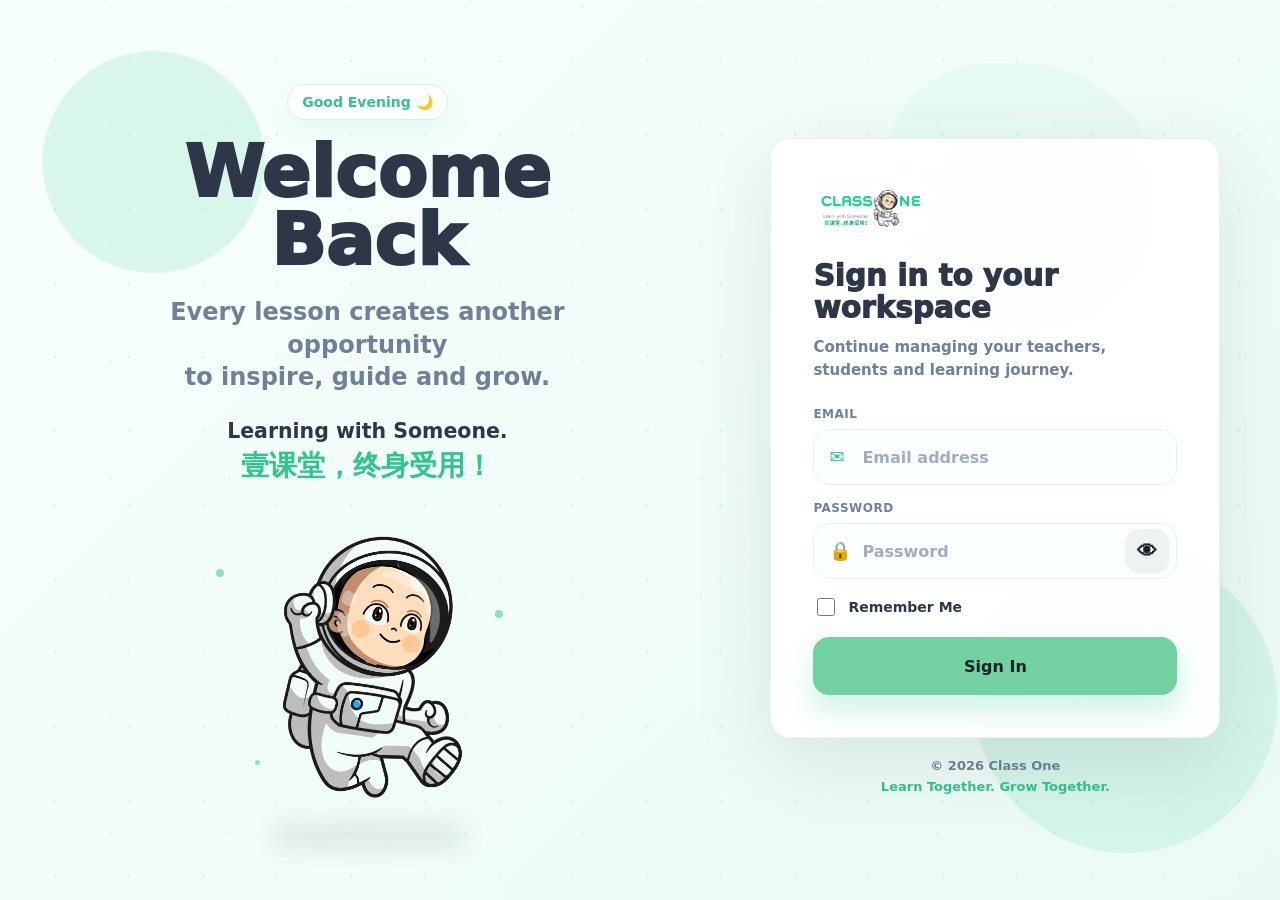
==== commit 56a462a4: "Update index.html" ====
--- a/index.html
+++ b/index.html
@@ -1877,11 +1877,20 @@
     </div>
   </div>
   
-  <!-- Generic Yes/No confirm popup -- see confirmYesNo(). Requested 2026-09-03: native confirm()
-       always shows "OK"/"Cancel" (browsers don't allow relabeling those buttons), which read
-       confusingly against yes/no questions like "does this class need a replacement?". This gives an
-       actual "Yes"/"No" choice instead, matching the question asked. -->
-  <div id="yesNoConfirmModal" class="modal hide">
+<div id="teacherLeaveExistsModal" class="modal hide">
+    <div class="modal-card">
+      <div class="row spread"><h2>Teacher Leave Already Exists</h2><button class="btn ghost small" data-close>Close</button></div>
+      <input id="existingTeacherLeaveId" type="hidden">
+      <div class="subtle" style="margin-top:8px;">This teacher is already marked on leave for the selected date or time period.</div>
+      <div id="existingTeacherLeaveDetails" class="card" style="margin-top:12px;"></div>
+      <div class="row" style="margin-top:14px;">
+        <button class="btn danger" id="undoExistingTeacherLeaveBtn">Undo Leave</button>
+        <button class="btn ghost" id="keepExistingTeacherLeaveBtn">Keep Leave</button>
+        <button class="btn ghost" id="cancelExistingTeacherLeaveBtn">Cancel</button>
+      </div>
+    </div>
+  </div>
+
     <div class="modal-card">
       <div class="row spread"><h2 id="yesNoConfirmTitle">Confirm</h2></div>
       <div id="yesNoConfirmMessage" class="subtle" style="margin-top:10px; white-space:pre-line;"></div>
@@ -18988,7 +18997,16 @@
       }
     };
     $("restoreCancelledClassBtn").onclick = () => restoreCancelledClass($("undoReplacementId").value);
-    $("ignoreCancelledClassBtn").onclick = () => keepCancelledNoReplacement($("undoReplacementId").value);
+    // Guarded, 2026-09-03: this element intermittently isn't found at this point in initial script
+    // execution (root cause not yet identified -- it exists in the raw HTML before this script tag and
+    // is present moments later once the page finishes loading, so it isn't simply missing markup).
+    // Left unguarded, the resulting uncaught TypeError aborted the rest of this top-level script block
+    // -- confirmed via the live site that every one of the ~97 $(id).onclick assignments AFTER this
+    // line, including "Clean Up Old Undo Data" and "Fix: Resurrected Deleted Classes", were silently
+    // never wired (button.onclick stayed null) even though the buttons rendered normally. Guarding
+    // just this one assignment is enough to stop the cascade; the underlying null-at-this-moment
+    // mystery for this specific element remains open but no longer breaks anything downstream.
+    if ($("ignoreCancelledClassBtn")) $("ignoreCancelledClassBtn").onclick = () => keepCancelledNoReplacement($("undoReplacementId").value);
     $("undoExistingTeacherLeaveBtn").onclick = async () => {
       const leaveId = $("existingTeacherLeaveId").value;
       if (!leaveId) return;
